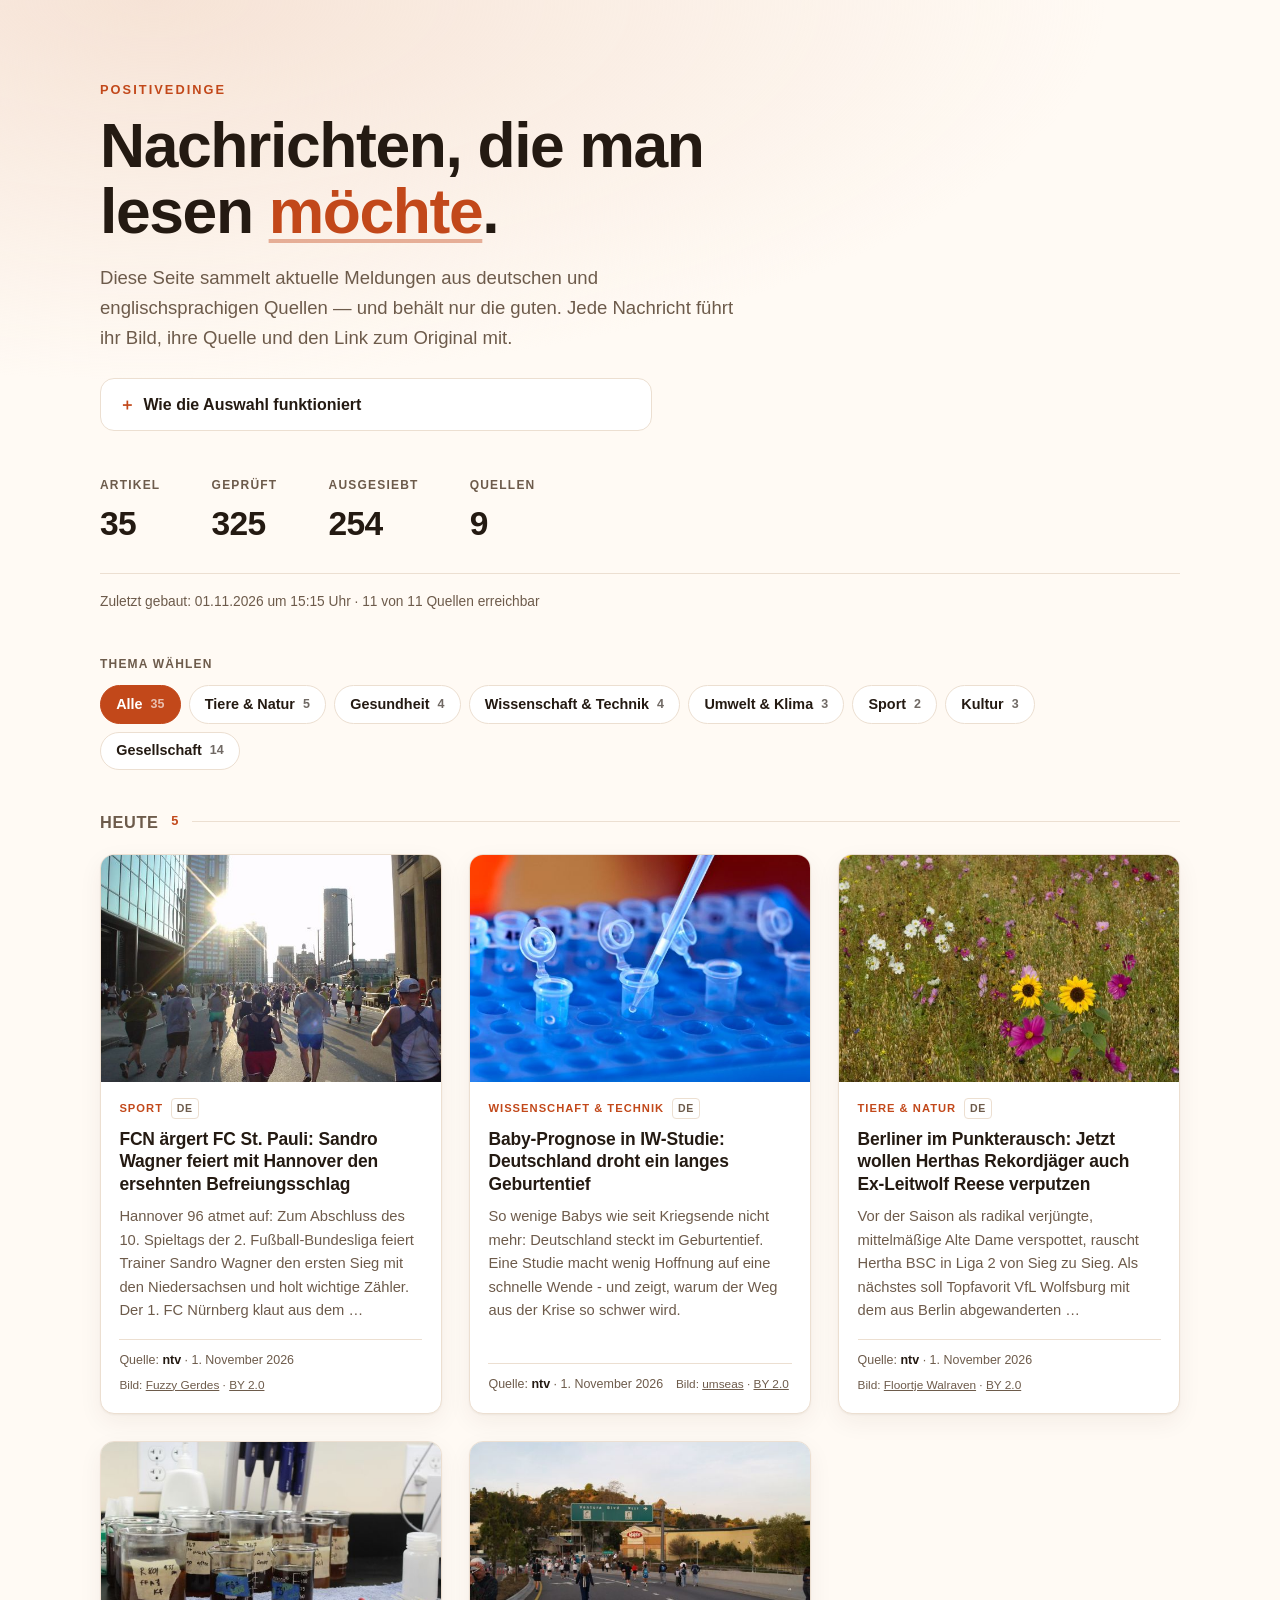
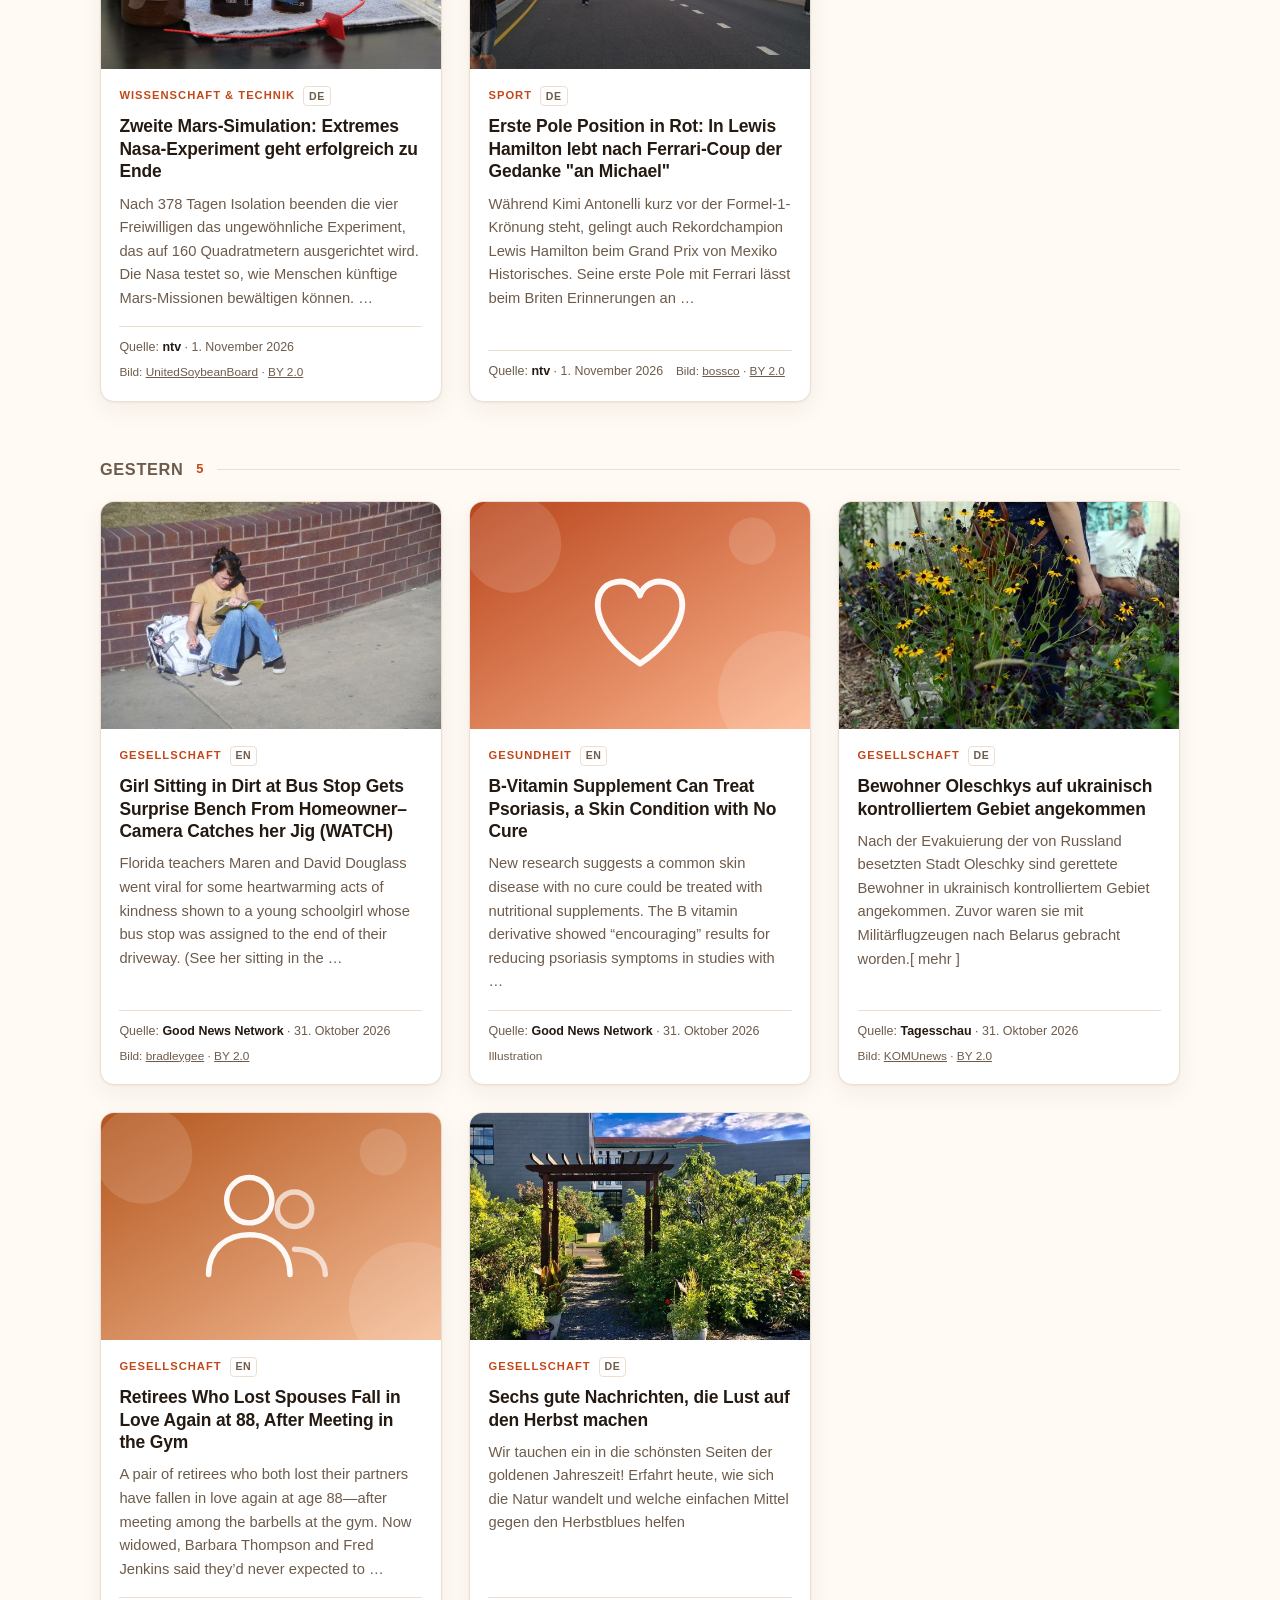
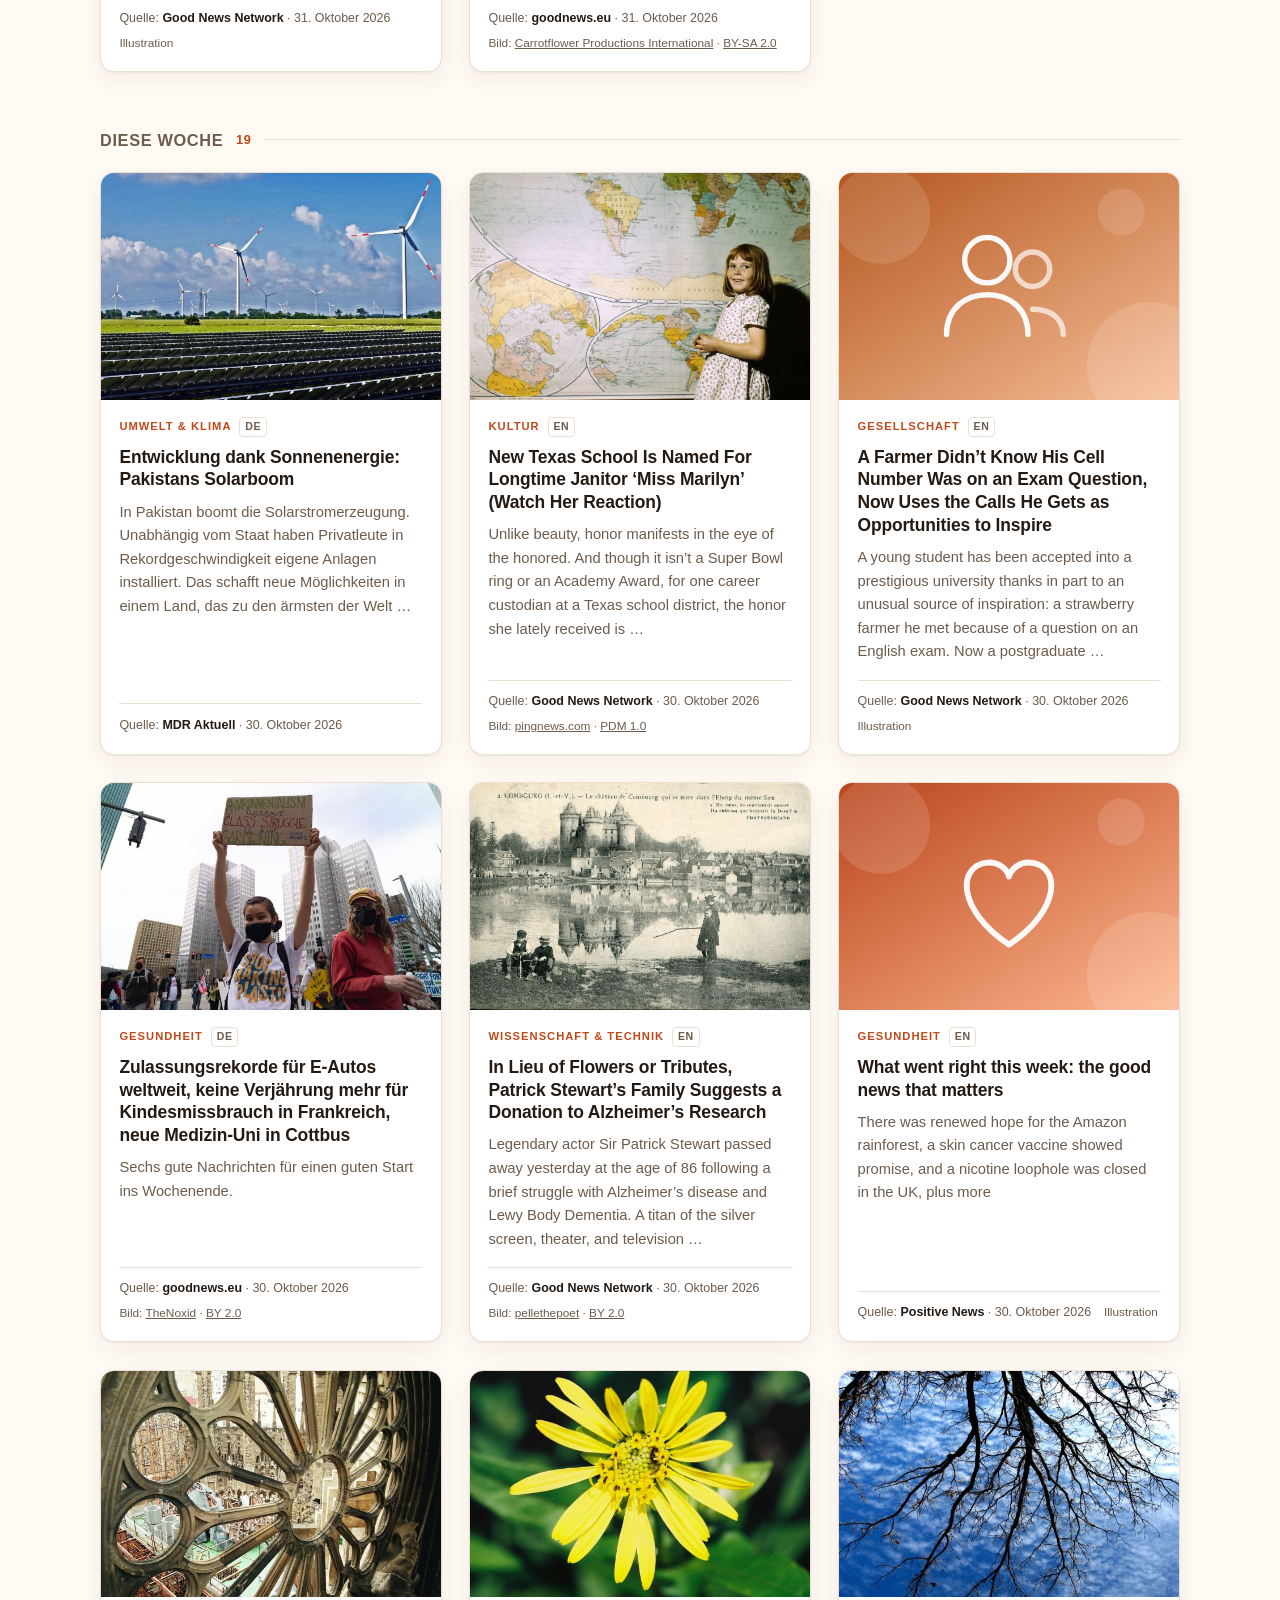
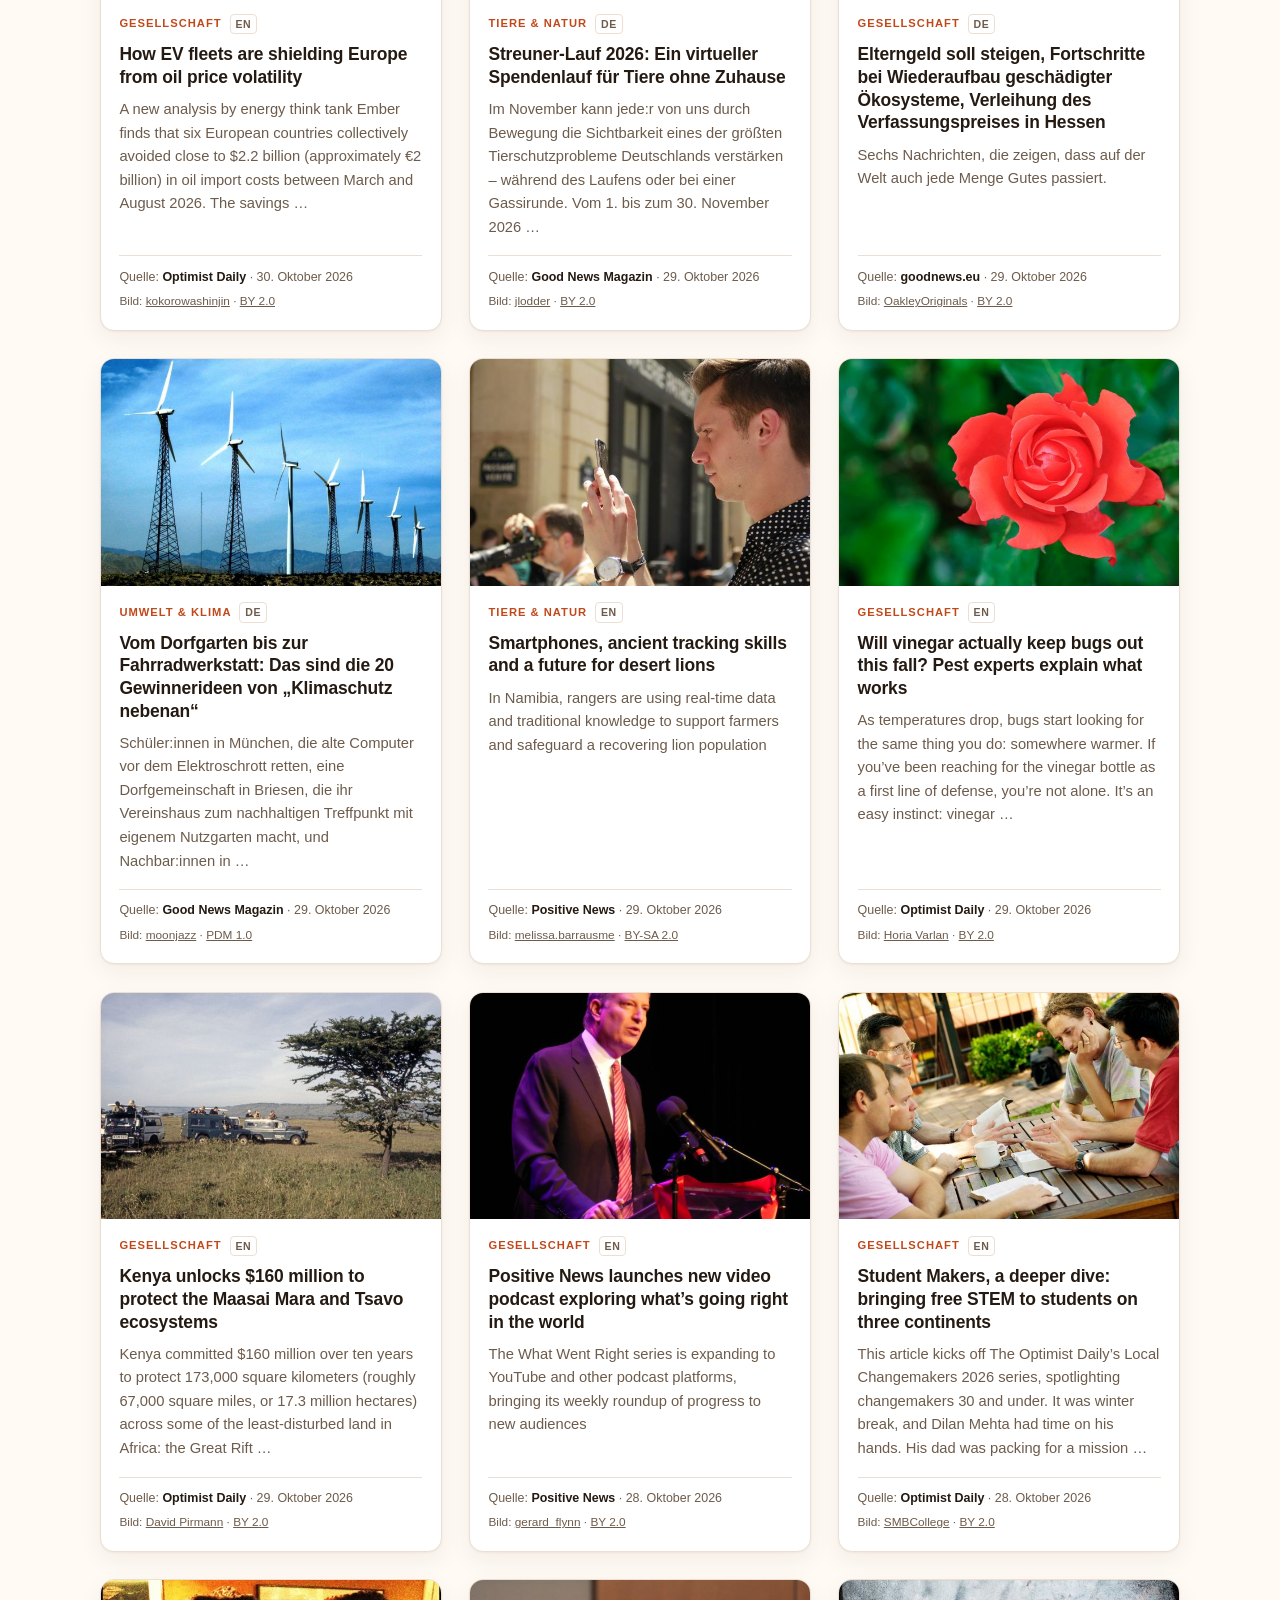
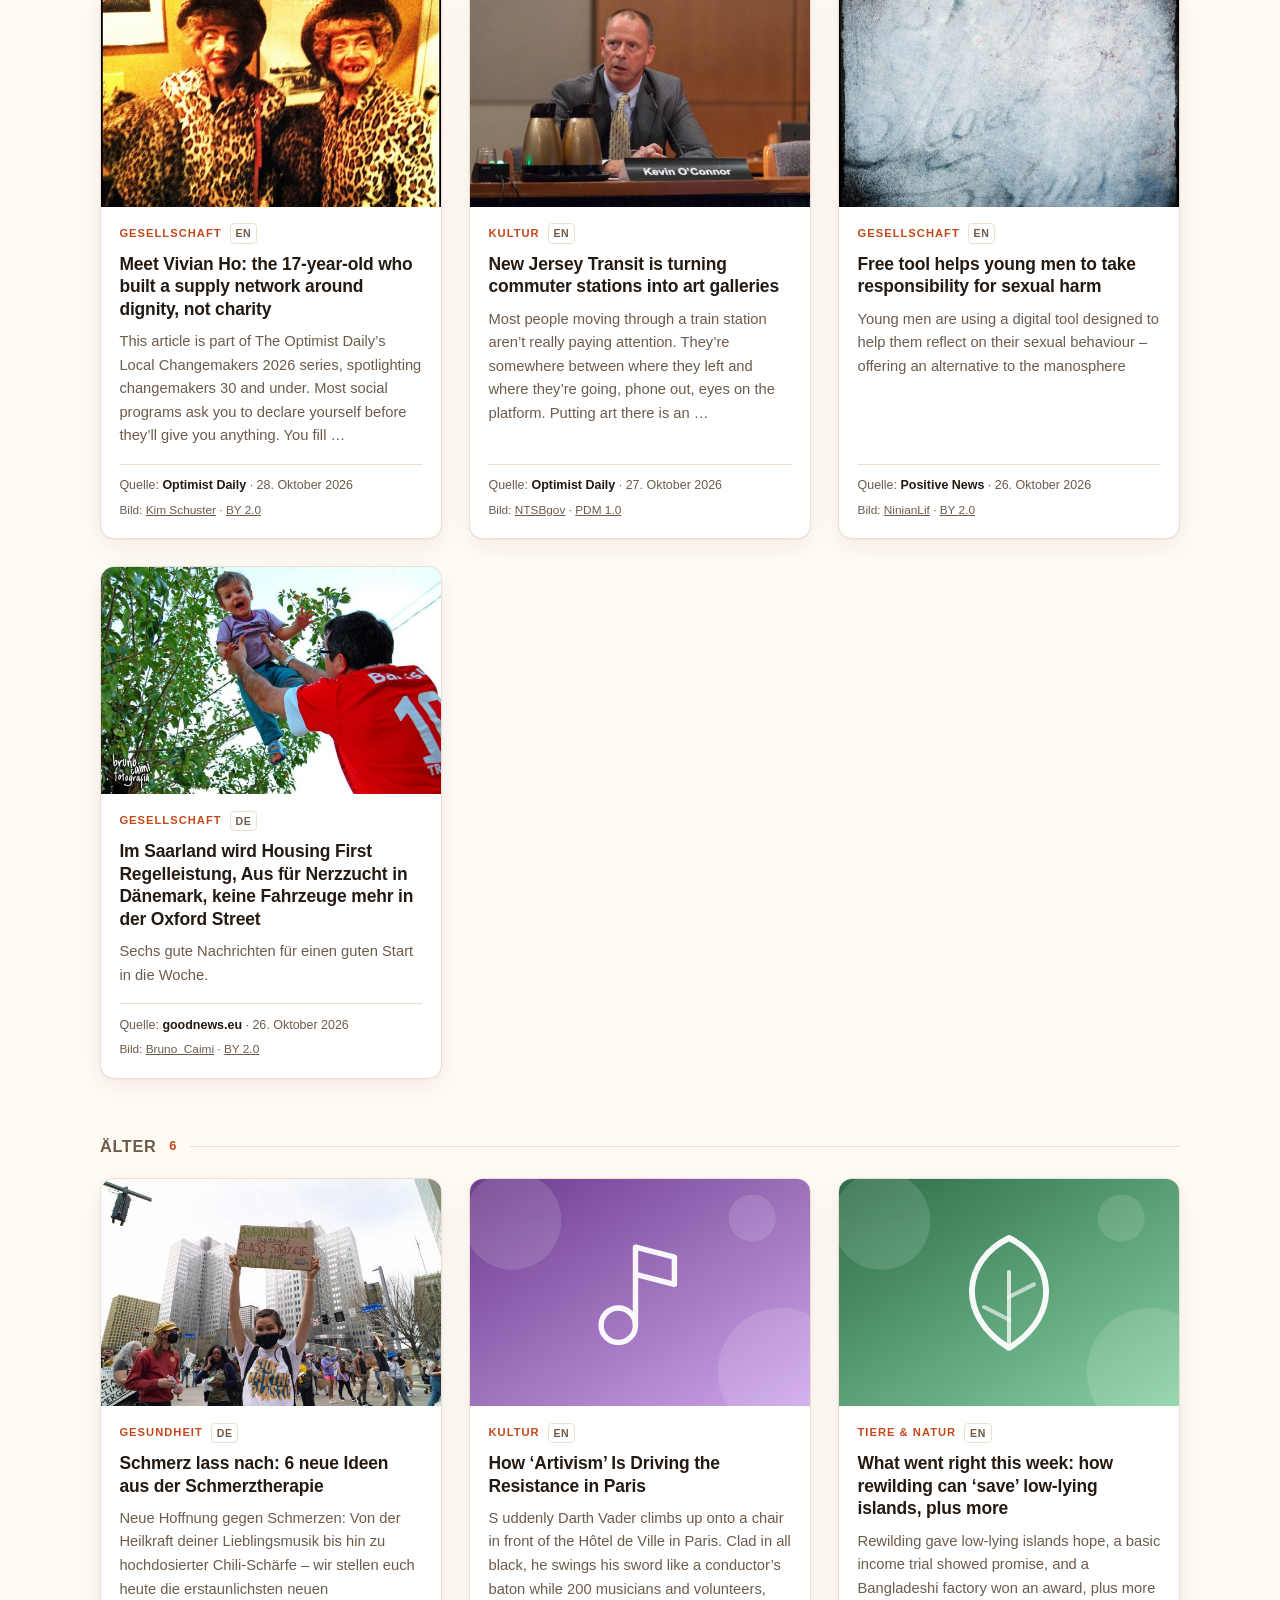
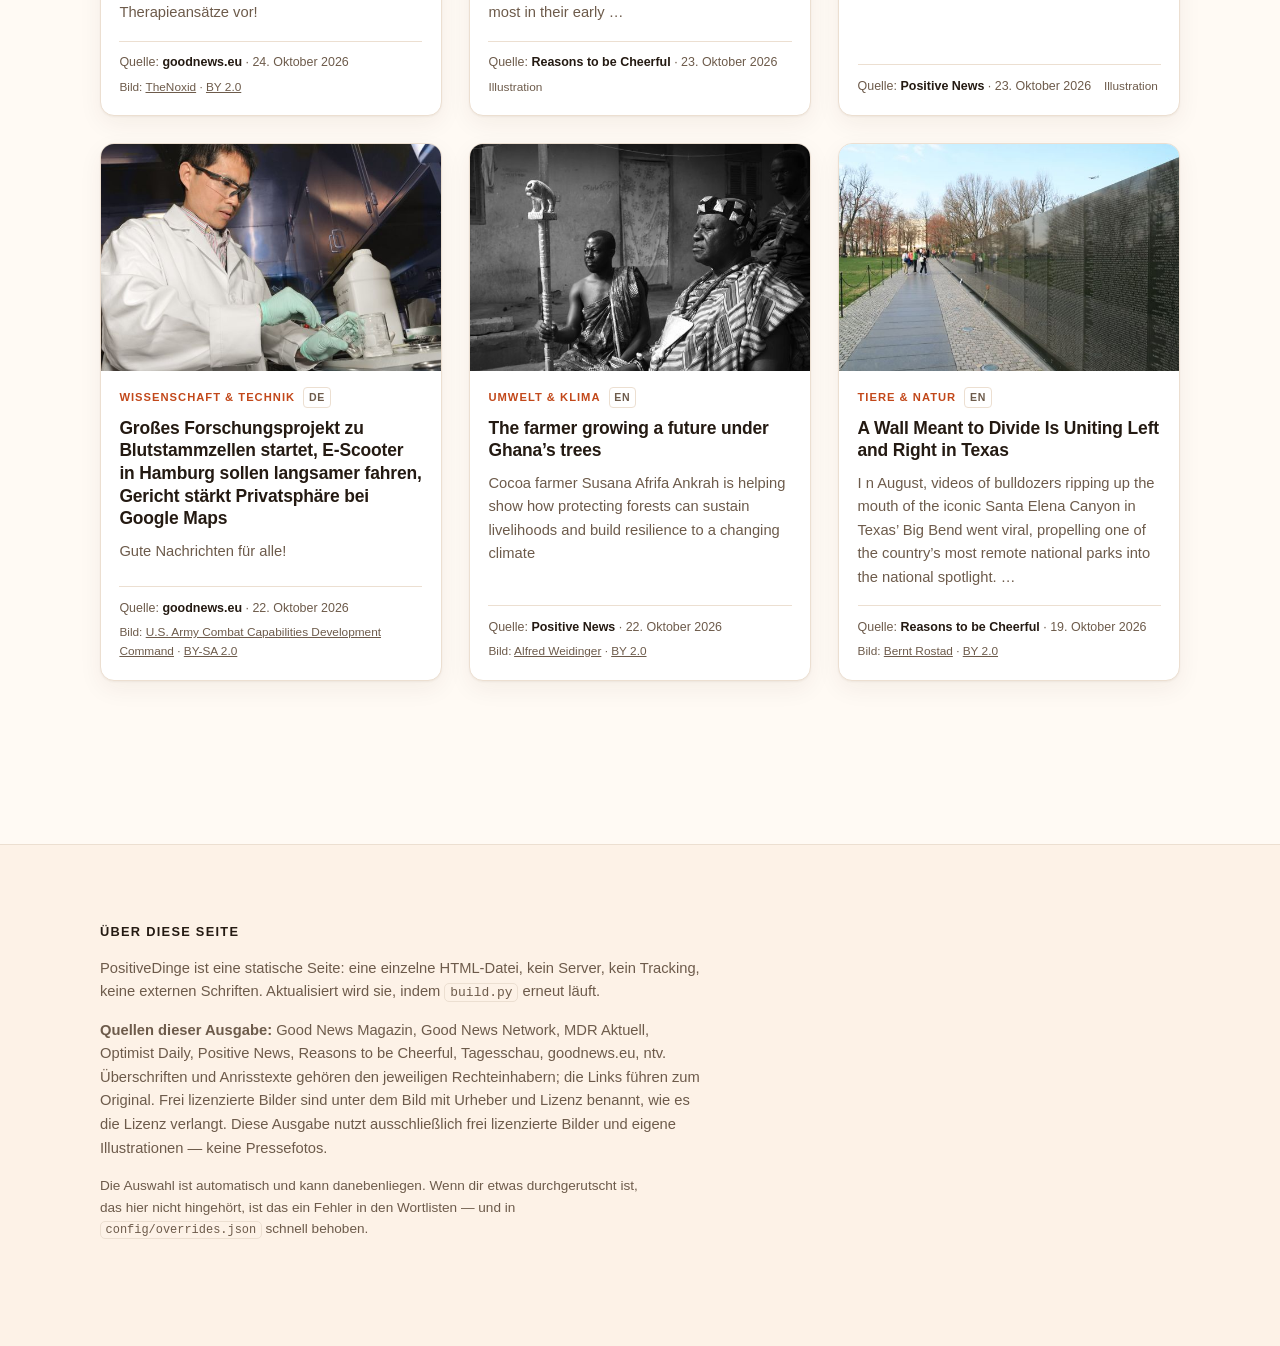
==== index.html @ 0719ddda "Stündliche Aktualisierung (01.11.2026 15:15 UTC)" ====
<!DOCTYPE html>
<!-- GENERIERT von build.py — nicht von Hand editieren.
     Aenderungen gehoeren in vorlage.html, css/style.css oder config/. -->
<html lang="de">
<head>
<meta charset="utf-8">
<meta name="viewport" content="width=device-width, initial-scale=1">
<title>PositiveDinge — nur gute Nachrichten</title>
<meta name="description" content="Aktuelle Nachrichten, aber nur die guten. Gesammelt aus
deutsch- und englischsprachigen Quellen, jede Meldung mit Bild und Quellenangabe.">
<meta name="color-scheme" content="light dark">
<link rel="stylesheet" href="css/style.css">
<link rel="icon" href="img/favicon.svg" type="image/svg+xml">
</head>
<body>

<a class="sprungmarke" href="#inhalt">Zum Inhalt springen</a>

<header class="kopf">
  <div class="huelle">
    <p class="kopf__marke">PositiveDinge</p>
    <h1 class="kopf__titel">Nachrichten, die man lesen <em>möchte</em>.</h1>
    <p class="kopf__text">
      Diese Seite sammelt aktuelle Meldungen aus deutschen und englischsprachigen
      Quellen — und behält nur die guten. Jede Nachricht führt ihr Bild, ihre
      Quelle und den Link zum Original mit.
    </p>

    <details class="methode">
      <summary>Wie die Auswahl funktioniert</summary>
      <div class="methode__text">
        <p>
          Ein Teil der Quellen berichtet ohnehin nur über gute Nachrichten. Bei
          den allgemeinen Nachrichtenquellen entscheidet ein Filter, und zwar
          bewusst <strong>umgekehrt</strong> als man zunächst denkt: Nicht das
          Negative wird ausgesperrt, sondern das Positive muss nachgewiesen
          werden. Eine reine Sperrliste ließe fast alles durch — die meisten
          Meldungen sind nämlich neutral, nicht offensichtlich negativ.
        </p>
        <p>
          In drei Stufen: Zuerst fliegen Formulierungen raus, die gut klingen,
          aber einen Fehlschlag beschreiben („Rettung gescheitert"). Dann greift
          eine Sperrliste gegen Gewalt, Unglück und Katastrophen — mit einer
          Ausnahme für verneinte Formen, denn „ohne Verletzte" ist eine gute
          Nachricht. Was übrig bleibt, muss Punkte sammeln: positive Wörter im
          Titel zählen doppelt, negative ziehen ab.
        </p>
        <p class="methode__ehrlich">
          <strong>Ehrlich gesagt:</strong> Wortlisten können nicht garantieren,
          dass nie eine unpassende Meldung durchrutscht. Sie senken die
          Trefferquote deutlich, mehr nicht. Deshalb protokolliert jeder Build
          jede Entscheidung, und Fehlgriffe lassen sich in
          <code>config/overrides.json</code> in Sekunden korrigieren.
        </p>
      </div>
    </details>

    <dl class="zahlen">
      <div class="zahlen__paar">
        <dt>Artikel</dt><dd>35</dd>
      </div>
      <div class="zahlen__paar">
        <dt>Geprüft</dt><dd>325</dd>
      </div>
      <div class="zahlen__paar">
        <dt>Ausgesiebt</dt><dd>254</dd>
      </div>
      <div class="zahlen__paar">
        <dt>Quellen</dt><dd>9</dd>
      </div>
    </dl>

    <p class="kopf__stand">
      Zuletzt gebaut: <time>01.11.2026 um 15:15 Uhr</time>
      · <span class="kopf__quellen">11 von 11
      Quellen erreichbar</span>
    </p>
  </div>
</header>

<main id="inhalt">
  <div class="huelle">

    <nav class="filter" aria-label="Themen filtern">
      <p class="filter__hinweis">Thema wählen</p>
      <div class="filter__chips" id="chips">
          <button class="chip is-aktiv" type="button" data-filter="alle" aria-pressed="true">Alle<span class="chip__zahl">35</span></button>
          <button class="chip" type="button" data-filter="tiere-natur" aria-pressed="false">Tiere &amp; Natur<span class="chip__zahl">5</span></button>
          <button class="chip" type="button" data-filter="gesundheit" aria-pressed="false">Gesundheit<span class="chip__zahl">4</span></button>
          <button class="chip" type="button" data-filter="wissenschaft-technik" aria-pressed="false">Wissenschaft &amp; Technik<span class="chip__zahl">4</span></button>
          <button class="chip" type="button" data-filter="umwelt-klima" aria-pressed="false">Umwelt &amp; Klima<span class="chip__zahl">3</span></button>
          <button class="chip" type="button" data-filter="sport" aria-pressed="false">Sport<span class="chip__zahl">2</span></button>
          <button class="chip" type="button" data-filter="kultur" aria-pressed="false">Kultur<span class="chip__zahl">3</span></button>
          <button class="chip" type="button" data-filter="gesellschaft" aria-pressed="false">Gesellschaft<span class="chip__zahl">14</span></button>
      </div>
    </nav>

    <p class="leer" id="leer" hidden>
      Zu diesem Thema gibt es gerade nichts. <button type="button" class="leer__zurueck"
      data-filter="alle">Alle Nachrichten zeigen</button>
    </p>

    <div id="strom">
      <section class="gruppe" aria-labelledby="gruppe-heute">
        <h2 class="gruppe__titel" id="gruppe-heute">Heute<span class="gruppe__zahl">5</span></h2>
        <div class="raster">
        <article class="karte" data-thema="sport" data-sprache="de">
          <div class="karte__bildrahmen"><img class="karte__bild" src="img/cc/af6c0c3df01b85f03134.jpg" alt="Symbolbild zum Thema Sport" width="600" height="449" loading="eager" decoding="async"></div>
          <div class="karte__inhalt">
            <p class="karte__kopf">
              <span class="karte__thema">Sport</span>
              <span class="karte__sprache" title="Sprache des Originals">DE</span>
            </p>
            <h3 class="karte__titel">
              <a href="https://www.n-tv.de/sport/fussball/Sandro-Wagner-feiert-mit-Hannover-den-ersehnten-Befreiungsschlag-id31482200.html" target="_blank" rel="noopener">FCN ärgert FC St. Pauli: Sandro Wagner feiert mit Hannover den ersehnten Befreiungsschlag</a>
            </h3>
            <p class="karte__teaser">Hannover 96 atmet auf: Zum Abschluss des 10. Spieltags der 2. Fußball-Bundesliga feiert Trainer Sandro Wagner den ersten Sieg mit den Niedersachsen und holt wichtige Zähler. Der 1. FC Nürnberg klaut aus dem …</p>
            <p class="karte__fuss">
              <span class="karte__quelle">Quelle: <strong>ntv</strong> · 1. November 2026</span>
              <span class="karte__nachweis">Bild: <a href="https://www.flickr.com/photos/62616836@N00" rel="noopener">Fuzzy Gerdes</a> · <a href="https://creativecommons.org/licenses/by/2.0/" rel="noopener">BY 2.0</a></span>
              
            </p>
          </div>
        </article>
        <article class="karte" data-thema="wissenschaft-technik" data-sprache="de">
          <div class="karte__bildrahmen"><img class="karte__bild" src="img/cc/7b3d6652a9d4b44ba113.jpg" alt="Symbolbild zum Thema Wissenschaft &amp; Technik" width="600" height="406" loading="eager" decoding="async"></div>
          <div class="karte__inhalt">
            <p class="karte__kopf">
              <span class="karte__thema">Wissenschaft &amp; Technik</span>
              <span class="karte__sprache" title="Sprache des Originals">DE</span>
            </p>
            <h3 class="karte__titel">
              <a href="https://www.n-tv.de/panorama/Deutschland-droht-ein-langes-Geburtentief-id31481904.html" target="_blank" rel="noopener">Baby-Prognose in IW-Studie: Deutschland droht ein langes Geburtentief</a>
            </h3>
            <p class="karte__teaser">So wenige Babys wie seit Kriegsende nicht mehr: Deutschland steckt im Geburtentief. Eine Studie macht wenig Hoffnung auf eine schnelle Wende - und zeigt, warum der Weg aus der Krise so schwer wird.</p>
            <p class="karte__fuss">
              <span class="karte__quelle">Quelle: <strong>ntv</strong> · 1. November 2026</span>
              <span class="karte__nachweis">Bild: <a href="https://www.flickr.com/photos/26835854@N07" rel="noopener">umseas</a> · <a href="https://creativecommons.org/licenses/by/2.0/" rel="noopener">BY 2.0</a></span>
              
            </p>
          </div>
        </article>
        <article class="karte" data-thema="tiere-natur" data-sprache="de">
          <div class="karte__bildrahmen"><img class="karte__bild" src="img/cc/0be42cb115fe10000764.jpg" alt="Symbolbild zum Thema Tiere &amp; Natur" width="600" height="443" loading="eager" decoding="async"></div>
          <div class="karte__inhalt">
            <p class="karte__kopf">
              <span class="karte__thema">Tiere &amp; Natur</span>
              <span class="karte__sprache" title="Sprache des Originals">DE</span>
            </p>
            <h3 class="karte__titel">
              <a href="https://www.n-tv.de/sport/fussball/Jetzt-wollen-Herthas-Rekordjaeger-auch-Ex-Leitwolf-Reese-verputzen-id31481758.html" target="_blank" rel="noopener">Berliner im Punkterausch: Jetzt wollen Herthas Rekordjäger auch Ex-Leitwolf Reese verputzen</a>
            </h3>
            <p class="karte__teaser">Vor der Saison als radikal verjüngte, mittelmäßige Alte Dame verspottet, rauscht Hertha BSC in Liga 2 von Sieg zu Sieg. Als nächstes soll Topfavorit VfL Wolfsburg mit dem aus Berlin abgewanderten …</p>
            <p class="karte__fuss">
              <span class="karte__quelle">Quelle: <strong>ntv</strong> · 1. November 2026</span>
              <span class="karte__nachweis">Bild: <a href="https://www.flickr.com/photos/13521837@N00" rel="noopener">Floortje Walraven</a> · <a href="https://creativecommons.org/licenses/by/2.0/" rel="noopener">BY 2.0</a></span>
              
            </p>
          </div>
        </article>
        <article class="karte" data-thema="wissenschaft-technik" data-sprache="de">
          <div class="karte__bildrahmen"><img class="karte__bild" src="img/cc/10693811d851ea1558ce.jpg" alt="Symbolbild zum Thema Wissenschaft &amp; Technik" width="600" height="400" loading="lazy" decoding="async"></div>
          <div class="karte__inhalt">
            <p class="karte__kopf">
              <span class="karte__thema">Wissenschaft &amp; Technik</span>
              <span class="karte__sprache" title="Sprache des Originals">DE</span>
            </p>
            <h3 class="karte__titel">
              <a href="https://www.n-tv.de/wissen/Extremes-Nasa-Experiment-geht-erfolgreich-zu-Ende-id31481503.html" target="_blank" rel="noopener">Zweite Mars-Simulation: Extremes Nasa-Experiment geht erfolgreich zu Ende</a>
            </h3>
            <p class="karte__teaser">Nach 378 Tagen Isolation beenden die vier Freiwilligen das ungewöhnliche Experiment, das auf 160 Quadratmetern ausgerichtet wird. Die Nasa testet so, wie Menschen künftige Mars-Missionen bewältigen können. …</p>
            <p class="karte__fuss">
              <span class="karte__quelle">Quelle: <strong>ntv</strong> · 1. November 2026</span>
              <span class="karte__nachweis">Bild: <a href="https://www.flickr.com/photos/95352257@N06" rel="noopener">UnitedSoybeanBoard</a> · <a href="https://creativecommons.org/licenses/by/2.0/" rel="noopener">BY 2.0</a></span>
              
            </p>
          </div>
        </article>
        <article class="karte" data-thema="sport" data-sprache="de">
          <div class="karte__bildrahmen"><img class="karte__bild" src="img/cc/e516d9d643f4fc532525.jpg" alt="Symbolbild zum Thema Sport" width="600" height="449" loading="lazy" decoding="async"></div>
          <div class="karte__inhalt">
            <p class="karte__kopf">
              <span class="karte__thema">Sport</span>
              <span class="karte__sprache" title="Sprache des Originals">DE</span>
            </p>
            <h3 class="karte__titel">
              <a href="https://www.n-tv.de/sport/formel1/In-Lewis-Hamilton-lebt-nach-Ferrari-Coup-der-Gedanke-an-Michael-id31481220.html" target="_blank" rel="noopener">Erste Pole Position in Rot: In Lewis Hamilton lebt nach Ferrari-Coup der Gedanke &quot;an Michael&quot;</a>
            </h3>
            <p class="karte__teaser">Während Kimi Antonelli kurz vor der Formel-1-Krönung steht, gelingt auch Rekordchampion Lewis Hamilton beim Grand Prix von Mexiko Historisches. Seine erste Pole mit Ferrari lässt beim Briten Erinnerungen an …</p>
            <p class="karte__fuss">
              <span class="karte__quelle">Quelle: <strong>ntv</strong> · 1. November 2026</span>
              <span class="karte__nachweis">Bild: <a href="https://www.flickr.com/photos/43521640@N00" rel="noopener">bossco</a> · <a href="https://creativecommons.org/licenses/by/2.0/" rel="noopener">BY 2.0</a></span>
              
            </p>
          </div>
        </article>
        </div>
      </section>
      <section class="gruppe" aria-labelledby="gruppe-gestern">
        <h2 class="gruppe__titel" id="gruppe-gestern">Gestern<span class="gruppe__zahl">5</span></h2>
        <div class="raster">
        <article class="karte" data-thema="gesellschaft" data-sprache="en">
          <div class="karte__bildrahmen"><img class="karte__bild" src="img/cc/07277791c3ca09f2c683.jpg" alt="Symbolbild zum Thema Gesellschaft" width="600" height="449" loading="lazy" decoding="async"></div>
          <div class="karte__inhalt">
            <p class="karte__kopf">
              <span class="karte__thema">Gesellschaft</span>
              <span class="karte__sprache" title="Sprache des Originals">EN</span>
            </p>
            <h3 class="karte__titel">
              <a href="https://www.goodnewsnetwork.org/girl-sitting-in-dirt-at-bus-stop-gets-surprise-bench-from-couple/" target="_blank" rel="noopener">Girl Sitting in Dirt at Bus Stop Gets Surprise Bench From Homeowner–Camera Catches her Jig (WATCH)</a>
            </h3>
            <p class="karte__teaser">Florida teachers Maren and David Douglass went viral for some heartwarming acts of kindness shown to a young schoolgirl whose bus stop was assigned to the end of their driveway. (See her sitting in the …</p>
            <p class="karte__fuss">
              <span class="karte__quelle">Quelle: <strong>Good News Network</strong> · 31. Oktober 2026</span>
              <span class="karte__nachweis">Bild: <a href="https://www.flickr.com/photos/13951072@N00" rel="noopener">bradleygee</a> · <a href="https://creativecommons.org/licenses/by/2.0/" rel="noopener">BY 2.0</a></span>
              
            </p>
          </div>
        </article>
        <article class="karte" data-thema="gesundheit" data-sprache="en">
          <div class="karte__bildrahmen"><img class="karte__bild" src="img/kachel-gesundheit.svg" alt="" width="800" height="500" loading="lazy" decoding="async"></div>
          <div class="karte__inhalt">
            <p class="karte__kopf">
              <span class="karte__thema">Gesundheit</span>
              <span class="karte__sprache" title="Sprache des Originals">EN</span>
            </p>
            <h3 class="karte__titel">
              <a href="https://www.goodnewsnetwork.org/b-vitamin-supplement-can-treat-psoriasis/" target="_blank" rel="noopener">B-Vitamin Supplement Can Treat Psoriasis, a Skin Condition with No Cure</a>
            </h3>
            <p class="karte__teaser">New research suggests a common skin disease with no cure could be treated with nutritional supplements. The B vitamin derivative showed “encouraging” results for reducing psoriasis symptoms in studies with …</p>
            <p class="karte__fuss">
              <span class="karte__quelle">Quelle: <strong>Good News Network</strong> · 31. Oktober 2026</span>
              <span class="karte__nachweis">Illustration</span>
              
            </p>
          </div>
        </article>
        <article class="karte" data-thema="gesellschaft" data-sprache="de">
          <div class="karte__bildrahmen"><img class="karte__bild" src="img/cc/b69b3d7e5a9f90dedf90.jpg" alt="Symbolbild zum Thema Gesellschaft" width="600" height="397" loading="lazy" decoding="async"></div>
          <div class="karte__inhalt">
            <p class="karte__kopf">
              <span class="karte__thema">Gesellschaft</span>
              <span class="karte__sprache" title="Sprache des Originals">DE</span>
            </p>
            <h3 class="karte__titel">
              <a href="https://www.tagesschau.de/ausland/oleschky-ukraine-100.html" target="_blank" rel="noopener">Bewohner Oleschkys auf ukrainisch kontrolliertem Gebiet angekommen</a>
            </h3>
            <p class="karte__teaser">Nach der Evakuierung der von Russland besetzten Stadt Oleschky sind gerettete Bewohner in ukrainisch kontrolliertem Gebiet angekommen. Zuvor waren sie mit Militärflugzeugen nach Belarus gebracht worden.[ mehr ]</p>
            <p class="karte__fuss">
              <span class="karte__quelle">Quelle: <strong>Tagesschau</strong> · 31. Oktober 2026</span>
              <span class="karte__nachweis">Bild: <a href="https://www.flickr.com/photos/12801018@N00" rel="noopener">KOMUnews</a> · <a href="https://creativecommons.org/licenses/by/2.0/" rel="noopener">BY 2.0</a></span>
              
            </p>
          </div>
        </article>
        <article class="karte" data-thema="gesellschaft" data-sprache="en">
          <div class="karte__bildrahmen"><img class="karte__bild" src="img/kachel-gesellschaft.svg" alt="" width="800" height="500" loading="lazy" decoding="async"></div>
          <div class="karte__inhalt">
            <p class="karte__kopf">
              <span class="karte__thema">Gesellschaft</span>
              <span class="karte__sprache" title="Sprache des Originals">EN</span>
            </p>
            <h3 class="karte__titel">
              <a href="https://www.goodnewsnetwork.org/retirees-who-lost-spouses-fall-in-love-again-at-88-meeting-in-gym/" target="_blank" rel="noopener">Retirees Who Lost Spouses Fall in Love Again at 88, After Meeting in the Gym</a>
            </h3>
            <p class="karte__teaser">A pair of retirees who both lost their partners have fallen in love again at age 88—after meeting among the barbells at the gym. Now widowed, Barbara Thompson and Fred Jenkins said they’d never expected to …</p>
            <p class="karte__fuss">
              <span class="karte__quelle">Quelle: <strong>Good News Network</strong> · 31. Oktober 2026</span>
              <span class="karte__nachweis">Illustration</span>
              
            </p>
          </div>
        </article>
        <article class="karte" data-thema="gesellschaft" data-sprache="de">
          <div class="karte__bildrahmen"><img class="karte__bild" src="img/cc/01601b1c0ec05d61575b.jpg" alt="Symbolbild zum Thema Gesellschaft" width="600" height="449" loading="lazy" decoding="async"></div>
          <div class="karte__inhalt">
            <p class="karte__kopf">
              <span class="karte__thema">Gesellschaft</span>
              <span class="karte__sprache" title="Sprache des Originals">DE</span>
            </p>
            <h3 class="karte__titel">
              <a href="https://goodnews.eu/sechs-gute-nachrichten-die-lust-auf-den-herbst-machen/" target="_blank" rel="noopener">Sechs gute Nachrichten, die Lust auf den Herbst machen</a>
            </h3>
            <p class="karte__teaser">Wir tauchen ein in die schönsten Seiten der goldenen Jahreszeit! Erfahrt heute, wie sich die Natur wandelt und welche einfachen Mittel gegen den Herbstblues helfen</p>
            <p class="karte__fuss">
              <span class="karte__quelle">Quelle: <strong>goodnews.eu</strong> · 31. Oktober 2026</span>
              <span class="karte__nachweis">Bild: <a href="https://www.flickr.com/photos/59639129@N08" rel="noopener">Carrotflower Productions International</a> · <a href="https://creativecommons.org/licenses/by-sa/2.0/" rel="noopener">BY-SA 2.0</a></span>
              
            </p>
          </div>
        </article>
        </div>
      </section>
      <section class="gruppe" aria-labelledby="gruppe-diese-woche">
        <h2 class="gruppe__titel" id="gruppe-diese-woche">Diese Woche<span class="gruppe__zahl">19</span></h2>
        <div class="raster">
        <article class="karte" data-thema="umwelt-klima" data-sprache="de">
          <div class="karte__bildrahmen"><img class="karte__bild" src="img/cc/c8fe1a2a46ce59b668fc.jpg" alt="Symbolbild zum Thema Umwelt &amp; Klima" width="600" height="418" loading="lazy" decoding="async"></div>
          <div class="karte__inhalt">
            <p class="karte__kopf">
              <span class="karte__thema">Umwelt &amp; Klima</span>
              <span class="karte__sprache" title="Sprache des Originals">DE</span>
            </p>
            <h3 class="karte__titel">
              <a href="https://www.mdr.de/wissen/umwelt-klima/entwicklung-dank-erneuerbarer-energien-dezentral-,pakistans-solar-boom-100.html" target="_blank" rel="noopener">Entwicklung dank Sonnenenergie: Pakistans Solarboom</a>
            </h3>
            <p class="karte__teaser">In Pakistan boomt die Solarstromerzeugung. Unabhängig vom Staat haben Privatleute in Rekordgeschwindigkeit eigene Anlagen installiert. Das schafft neue Möglichkeiten in einem Land, das zu den ärmsten der Welt …</p>
            <p class="karte__fuss">
              <span class="karte__quelle">Quelle: <strong>MDR Aktuell</strong> · 30. Oktober 2026</span>
              
              
            </p>
          </div>
        </article>
        <article class="karte" data-thema="kultur" data-sprache="en">
          <div class="karte__bildrahmen"><img class="karte__bild" src="img/cc/b5d1790c0baa3c12b97c.jpg" alt="Symbolbild zum Thema Kultur" width="600" height="434" loading="lazy" decoding="async"></div>
          <div class="karte__inhalt">
            <p class="karte__kopf">
              <span class="karte__thema">Kultur</span>
              <span class="karte__sprache" title="Sprache des Originals">EN</span>
            </p>
            <h3 class="karte__titel">
              <a href="https://www.goodnewsnetwork.org/new-texas-school-is-named-for-longtime-janitor-miss-marilyn-watch-her-reaction/" target="_blank" rel="noopener">New Texas School Is Named For Longtime Janitor ‘Miss Marilyn’ (Watch Her Reaction)</a>
            </h3>
            <p class="karte__teaser">Unlike beauty, honor manifests in the eye of the honored. And though it isn’t a Super Bowl ring or an Academy Award, for one career custodian at a Texas school district, the honor she lately received is …</p>
            <p class="karte__fuss">
              <span class="karte__quelle">Quelle: <strong>Good News Network</strong> · 30. Oktober 2026</span>
              <span class="karte__nachweis">Bild: <a href="https://www.flickr.com/photos/39735679@N00" rel="noopener">pingnews.com</a> · <a href="https://creativecommons.org/publicdomain/mark/1.0/" rel="noopener">PDM 1.0</a></span>
              
            </p>
          </div>
        </article>
        <article class="karte" data-thema="gesellschaft" data-sprache="en">
          <div class="karte__bildrahmen"><img class="karte__bild" src="img/kachel-gesellschaft.svg" alt="" width="800" height="500" loading="lazy" decoding="async"></div>
          <div class="karte__inhalt">
            <p class="karte__kopf">
              <span class="karte__thema">Gesellschaft</span>
              <span class="karte__sprache" title="Sprache des Originals">EN</span>
            </p>
            <h3 class="karte__titel">
              <a href="https://www.goodnewsnetwork.org/a-farmer-didnt-know-his-cell-number-was-on-an-exam-question-now-uses-the-calls-he-gets-as-opportunities-to-inspire/" target="_blank" rel="noopener">A Farmer Didn’t Know His Cell Number Was on an Exam Question, Now Uses the Calls He Gets as Opportunities to Inspire</a>
            </h3>
            <p class="karte__teaser">A young student has been accepted into a prestigious university thanks in part to an unusual source of inspiration: a strawberry farmer he met because of a question on an English exam. Now a postgraduate …</p>
            <p class="karte__fuss">
              <span class="karte__quelle">Quelle: <strong>Good News Network</strong> · 30. Oktober 2026</span>
              <span class="karte__nachweis">Illustration</span>
              
            </p>
          </div>
        </article>
        <article class="karte" data-thema="gesundheit" data-sprache="de">
          <div class="karte__bildrahmen"><img class="karte__bild" src="img/cc/016775526f4c483ec2bb.jpg" alt="Symbolbild zum Thema Gesundheit" width="600" height="450" loading="lazy" decoding="async"></div>
          <div class="karte__inhalt">
            <p class="karte__kopf">
              <span class="karte__thema">Gesundheit</span>
              <span class="karte__sprache" title="Sprache des Originals">DE</span>
            </p>
            <h3 class="karte__titel">
              <a href="https://goodnews.eu/zulassungsrekorde-fuer-e-autos-weltweit-keine-verjaehrung-mehr-fuer-kindesmissbrauch-in-frankreich-neue-medizin-uni-in-cottbus/" target="_blank" rel="noopener">Zulassungsrekorde für E-Autos weltweit, keine Verjährung mehr für Kindesmissbrauch in Frankreich, neue Medizin-Uni in Cottbus</a>
            </h3>
            <p class="karte__teaser">Sechs gute Nachrichten für einen guten Start ins Wochenende.</p>
            <p class="karte__fuss">
              <span class="karte__quelle">Quelle: <strong>goodnews.eu</strong> · 30. Oktober 2026</span>
              <span class="karte__nachweis">Bild: <a href="https://www.flickr.com/photos/9602574@N02" rel="noopener">TheNoxid</a> · <a href="https://creativecommons.org/licenses/by/2.0/" rel="noopener">BY 2.0</a></span>
              
            </p>
          </div>
        </article>
        <article class="karte" data-thema="wissenschaft-technik" data-sprache="en">
          <div class="karte__bildrahmen"><img class="karte__bild" src="img/cc/096a2f28d30535c986a7.jpg" alt="Symbolbild zum Thema Wissenschaft &amp; Technik" width="600" height="387" loading="lazy" decoding="async"></div>
          <div class="karte__inhalt">
            <p class="karte__kopf">
              <span class="karte__thema">Wissenschaft &amp; Technik</span>
              <span class="karte__sprache" title="Sprache des Originals">EN</span>
            </p>
            <h3 class="karte__titel">
              <a href="https://www.goodnewsnetwork.org/in-lieu-of-flowers-or-tributes-patrick-stewarts-family-suggests-a-donation-to-alzheimers-research/" target="_blank" rel="noopener">In Lieu of Flowers or Tributes, Patrick Stewart’s Family Suggests a Donation to Alzheimer’s Research</a>
            </h3>
            <p class="karte__teaser">Legendary actor Sir Patrick Stewart passed away yesterday at the age of 86 following a brief struggle with Alzheimer’s disease and Lewy Body Dementia. A titan of the silver screen, theater, and television …</p>
            <p class="karte__fuss">
              <span class="karte__quelle">Quelle: <strong>Good News Network</strong> · 30. Oktober 2026</span>
              <span class="karte__nachweis">Bild: <a href="https://www.flickr.com/photos/47201412@N02" rel="noopener">pellethepoet</a> · <a href="https://creativecommons.org/licenses/by/2.0/" rel="noopener">BY 2.0</a></span>
              
            </p>
          </div>
        </article>
        <article class="karte" data-thema="gesundheit" data-sprache="en">
          <div class="karte__bildrahmen"><img class="karte__bild" src="img/kachel-gesundheit.svg" alt="" width="800" height="500" loading="lazy" decoding="async"></div>
          <div class="karte__inhalt">
            <p class="karte__kopf">
              <span class="karte__thema">Gesundheit</span>
              <span class="karte__sprache" title="Sprache des Originals">EN</span>
            </p>
            <h3 class="karte__titel">
              <a href="https://www.positive.news/society/good-news-stories-from-week-44-of-2026/" target="_blank" rel="noopener">What went right this week: the good news that matters</a>
            </h3>
            <p class="karte__teaser">There was renewed hope for the Amazon rainforest, a skin cancer vaccine showed promise, and a nicotine loophole was closed in the UK, plus more</p>
            <p class="karte__fuss">
              <span class="karte__quelle">Quelle: <strong>Positive News</strong> · 30. Oktober 2026</span>
              <span class="karte__nachweis">Illustration</span>
              
            </p>
          </div>
        </article>
        <article class="karte" data-thema="gesellschaft" data-sprache="en">
          <div class="karte__bildrahmen"><img class="karte__bild" src="img/cc/3fbdb9c42a65b709d4dd.jpg" alt="Symbolbild zum Thema Gesellschaft" width="600" height="400" loading="lazy" decoding="async"></div>
          <div class="karte__inhalt">
            <p class="karte__kopf">
              <span class="karte__thema">Gesellschaft</span>
              <span class="karte__sprache" title="Sprache des Originals">EN</span>
            </p>
            <h3 class="karte__titel">
              <a href="https://www.optimistdaily.com/2026/10/how-ev-fleets-are-shielding-europe-from-oil-price-volatility/" target="_blank" rel="noopener">How EV fleets are shielding Europe from oil price volatility</a>
            </h3>
            <p class="karte__teaser">A new analysis by energy think tank Ember finds that six European countries collectively avoided close to $2.2 billion (approximately €2 billion) in oil import costs between March and August 2026. The savings …</p>
            <p class="karte__fuss">
              <span class="karte__quelle">Quelle: <strong>Optimist Daily</strong> · 30. Oktober 2026</span>
              <span class="karte__nachweis">Bild: <a href="https://www.flickr.com/photos/24252665@N03" rel="noopener">kokorowashinjin</a> · <a href="https://creativecommons.org/licenses/by/2.0/" rel="noopener">BY 2.0</a></span>
              
            </p>
          </div>
        </article>
        <article class="karte" data-thema="tiere-natur" data-sprache="de">
          <div class="karte__bildrahmen"><img class="karte__bild" src="img/cc/a2839ddc02894c6829b6.jpg" alt="Symbolbild zum Thema Tiere &amp; Natur" width="600" height="404" loading="lazy" decoding="async"></div>
          <div class="karte__inhalt">
            <p class="karte__kopf">
              <span class="karte__thema">Tiere &amp; Natur</span>
              <span class="karte__sprache" title="Sprache des Originals">DE</span>
            </p>
            <h3 class="karte__titel">
              <a href="https://goodnews-magazin.de/streuner-lauf-2026-spendenlauf-fuer-tiere/" target="_blank" rel="noopener">Streuner-Lauf 2026: Ein virtueller Spendenlauf für Tiere ohne Zuhause</a>
            </h3>
            <p class="karte__teaser">Im November kann jede:r von uns durch Bewegung die Sichtbarkeit eines der größten Tierschutzprobleme Deutschlands verstärken – während des Laufens oder bei einer Gassirunde. Vom 1. bis zum 30. November 2026 …</p>
            <p class="karte__fuss">
              <span class="karte__quelle">Quelle: <strong>Good News Magazin</strong> · 29. Oktober 2026</span>
              <span class="karte__nachweis">Bild: <a href="https://www.flickr.com/photos/45040421@N06" rel="noopener">jlodder</a> · <a href="https://creativecommons.org/licenses/by/2.0/" rel="noopener">BY 2.0</a></span>
              
            </p>
          </div>
        </article>
        <article class="karte" data-thema="gesellschaft" data-sprache="de">
          <div class="karte__bildrahmen"><img class="karte__bild" src="img/cc/950d9db779d484ba299e.jpg" alt="Symbolbild zum Thema Gesellschaft" width="600" height="449" loading="lazy" decoding="async"></div>
          <div class="karte__inhalt">
            <p class="karte__kopf">
              <span class="karte__thema">Gesellschaft</span>
              <span class="karte__sprache" title="Sprache des Originals">DE</span>
            </p>
            <h3 class="karte__titel">
              <a href="https://goodnews.eu/elterngeld-soll-steigen-fortschritte-bei-wiederaufbau-geschaedigter-oekosysteme-verleihung-des-verfassungspreises-in-hessen/" target="_blank" rel="noopener">Elterngeld soll steigen, Fortschritte bei Wiederaufbau geschädigter Ökosysteme, Verleihung des Verfassungspreises in Hessen</a>
            </h3>
            <p class="karte__teaser">Sechs Nachrichten, die zeigen, dass auf der Welt auch jede Menge Gutes passiert.</p>
            <p class="karte__fuss">
              <span class="karte__quelle">Quelle: <strong>goodnews.eu</strong> · 29. Oktober 2026</span>
              <span class="karte__nachweis">Bild: <a href="https://www.flickr.com/photos/47264866@N00" rel="noopener">OakleyOriginals</a> · <a href="https://creativecommons.org/licenses/by/2.0/" rel="noopener">BY 2.0</a></span>
              
            </p>
          </div>
        </article>
        <article class="karte" data-thema="umwelt-klima" data-sprache="de">
          <div class="karte__bildrahmen"><img class="karte__bild" src="img/cc/54a8f2b6d783b40e85ed.jpg" alt="Symbolbild zum Thema Umwelt &amp; Klima" width="600" height="434" loading="lazy" decoding="async"></div>
          <div class="karte__inhalt">
            <p class="karte__kopf">
              <span class="karte__thema">Umwelt &amp; Klima</span>
              <span class="karte__sprache" title="Sprache des Originals">DE</span>
            </p>
            <h3 class="karte__titel">
              <a href="https://goodnews-magazin.de/die-20-gewinnerideen-von-klimaschutz-nebenan/" target="_blank" rel="noopener">Vom Dorfgarten bis zur Fahrradwerkstatt: Das sind die 20 Gewinnerideen von „Klimaschutz nebenan“</a>
            </h3>
            <p class="karte__teaser">Schüler:innen in München, die alte Computer vor dem Elektroschrott retten, eine Dorfgemeinschaft in Briesen, die ihr Vereinshaus zum nachhaltigen Treffpunkt mit eigenem Nutzgarten macht, und Nachbar:innen in …</p>
            <p class="karte__fuss">
              <span class="karte__quelle">Quelle: <strong>Good News Magazin</strong> · 29. Oktober 2026</span>
              <span class="karte__nachweis">Bild: <a href="https://www.flickr.com/photos/8398907@N02" rel="noopener">moonjazz</a> · <a href="https://creativecommons.org/publicdomain/mark/1.0/" rel="noopener">PDM 1.0</a></span>
              
            </p>
          </div>
        </article>
        <article class="karte" data-thema="tiere-natur" data-sprache="en">
          <div class="karte__bildrahmen"><img class="karte__bild" src="img/cc/c44b8c3f86c8fdcca148.jpg" alt="Symbolbild zum Thema Tiere &amp; Natur" width="600" height="400" loading="lazy" decoding="async"></div>
          <div class="karte__inhalt">
            <p class="karte__kopf">
              <span class="karte__thema">Tiere &amp; Natur</span>
              <span class="karte__sprache" title="Sprache des Originals">EN</span>
            </p>
            <h3 class="karte__titel">
              <a href="https://www.positive.news/society/smartphones-ancient-tracking-skills-and-a-future-for-desert-lions/" target="_blank" rel="noopener">Smartphones, ancient tracking skills and a future for desert lions</a>
            </h3>
            <p class="karte__teaser">In Namibia, rangers are using real-time data and traditional knowledge to support farmers and safeguard a recovering lion population</p>
            <p class="karte__fuss">
              <span class="karte__quelle">Quelle: <strong>Positive News</strong> · 29. Oktober 2026</span>
              <span class="karte__nachweis">Bild: <a href="https://www.flickr.com/photos/132674602@N04" rel="noopener">melissa.barrausme</a> · <a href="https://creativecommons.org/licenses/by-sa/2.0/" rel="noopener">BY-SA 2.0</a></span>
              
            </p>
          </div>
        </article>
        <article class="karte" data-thema="gesellschaft" data-sprache="en">
          <div class="karte__bildrahmen"><img class="karte__bild" src="img/cc/81b75ebf45119defdd3a.jpg" alt="Symbolbild zum Thema Gesellschaft" width="600" height="398" loading="lazy" decoding="async"></div>
          <div class="karte__inhalt">
            <p class="karte__kopf">
              <span class="karte__thema">Gesellschaft</span>
              <span class="karte__sprache" title="Sprache des Originals">EN</span>
            </p>
            <h3 class="karte__titel">
              <a href="https://www.optimistdaily.com/2026/10/will-vinegar-actually-keep-bugs-out-this-fall-pest-experts-explain-what-works/" target="_blank" rel="noopener">Will vinegar actually keep bugs out this fall? Pest experts explain what works</a>
            </h3>
            <p class="karte__teaser">As temperatures drop, bugs start looking for the same thing you do: somewhere warmer. If you’ve been reaching for the vinegar bottle as a first line of defense, you’re not alone. It’s an easy instinct: vinegar …</p>
            <p class="karte__fuss">
              <span class="karte__quelle">Quelle: <strong>Optimist Daily</strong> · 29. Oktober 2026</span>
              <span class="karte__nachweis">Bild: <a href="https://www.flickr.com/photos/10361931@N06" rel="noopener">Horia Varlan</a> · <a href="https://creativecommons.org/licenses/by/2.0/" rel="noopener">BY 2.0</a></span>
              
            </p>
          </div>
        </article>
        <article class="karte" data-thema="gesellschaft" data-sprache="en">
          <div class="karte__bildrahmen"><img class="karte__bild" src="img/cc/a3ab173d1d30b9734577.jpg" alt="Symbolbild zum Thema Gesellschaft" width="600" height="400" loading="lazy" decoding="async"></div>
          <div class="karte__inhalt">
            <p class="karte__kopf">
              <span class="karte__thema">Gesellschaft</span>
              <span class="karte__sprache" title="Sprache des Originals">EN</span>
            </p>
            <h3 class="karte__titel">
              <a href="https://www.optimistdaily.com/2026/10/kenya-unlocks-160-million-to-protect-the-maasai-mara-and-tsavo-ecosystems/" target="_blank" rel="noopener">Kenya unlocks $160 million to protect the Maasai Mara and Tsavo ecosystems</a>
            </h3>
            <p class="karte__teaser">Kenya committed $160 million over ten years to protect 173,000 square kilometers (roughly 67,000 square miles, or 17.3 million hectares) across some of the least-disturbed land in Africa: the Great Rift …</p>
            <p class="karte__fuss">
              <span class="karte__quelle">Quelle: <strong>Optimist Daily</strong> · 29. Oktober 2026</span>
              <span class="karte__nachweis">Bild: <a href="https://www.flickr.com/photos/9905418@N05" rel="noopener">David Pirmann</a> · <a href="https://creativecommons.org/licenses/by/2.0/" rel="noopener">BY 2.0</a></span>
              
            </p>
          </div>
        </article>
        <article class="karte" data-thema="gesellschaft" data-sprache="en">
          <div class="karte__bildrahmen"><img class="karte__bild" src="img/cc/085861670a7809fb4b34.jpg" alt="Symbolbild zum Thema Gesellschaft" width="600" height="449" loading="lazy" decoding="async"></div>
          <div class="karte__inhalt">
            <p class="karte__kopf">
              <span class="karte__thema">Gesellschaft</span>
              <span class="karte__sprache" title="Sprache des Originals">EN</span>
            </p>
            <h3 class="karte__titel">
              <a href="https://www.positive.news/society/positive-news-launches-new-video-podcast-exploring-whats-going-right-in-the-world/" target="_blank" rel="noopener">Positive News launches new video podcast exploring what’s going right in the world</a>
            </h3>
            <p class="karte__teaser">The What Went Right series is expanding to YouTube and other podcast platforms, bringing its weekly roundup of progress to new audiences</p>
            <p class="karte__fuss">
              <span class="karte__quelle">Quelle: <strong>Positive News</strong> · 28. Oktober 2026</span>
              <span class="karte__nachweis">Bild: <a href="https://www.flickr.com/photos/77636910@N05" rel="noopener">gerard_flynn</a> · <a href="https://creativecommons.org/licenses/by/2.0/" rel="noopener">BY 2.0</a></span>
              
            </p>
          </div>
        </article>
        <article class="karte" data-thema="gesellschaft" data-sprache="en">
          <div class="karte__bildrahmen"><img class="karte__bild" src="img/cc/b792ba7a7fa75046d289.jpg" alt="Symbolbild zum Thema Gesellschaft" width="600" height="400" loading="lazy" decoding="async"></div>
          <div class="karte__inhalt">
            <p class="karte__kopf">
              <span class="karte__thema">Gesellschaft</span>
              <span class="karte__sprache" title="Sprache des Originals">EN</span>
            </p>
            <h3 class="karte__titel">
              <a href="https://www.optimistdaily.com/2026/10/student-makers-a-deeper-dive-bringing-free-stem-to-students-on-three-continents/" target="_blank" rel="noopener">Student Makers, a deeper dive: bringing free STEM to students on three continents</a>
            </h3>
            <p class="karte__teaser">This article kicks off The Optimist Daily’s Local Changemakers 2026 series, spotlighting changemakers 30 and under. It was winter break, and Dilan Mehta had time on his hands. His dad was packing for a mission …</p>
            <p class="karte__fuss">
              <span class="karte__quelle">Quelle: <strong>Optimist Daily</strong> · 28. Oktober 2026</span>
              <span class="karte__nachweis">Bild: <a href="https://www.flickr.com/photos/60351237@N05" rel="noopener">SMBCollege</a> · <a href="https://creativecommons.org/licenses/by/2.0/" rel="noopener">BY 2.0</a></span>
              
            </p>
          </div>
        </article>
        <article class="karte" data-thema="gesellschaft" data-sprache="en">
          <div class="karte__bildrahmen"><img class="karte__bild" src="img/cc/02becb060429391c2b8b.jpg" alt="Symbolbild zum Thema Gesellschaft" width="600" height="447" loading="lazy" decoding="async"></div>
          <div class="karte__inhalt">
            <p class="karte__kopf">
              <span class="karte__thema">Gesellschaft</span>
              <span class="karte__sprache" title="Sprache des Originals">EN</span>
            </p>
            <h3 class="karte__titel">
              <a href="https://www.optimistdaily.com/2026/10/meet-vivian-ho-the-17-year-old-who-built-a-supply-network-around-dignity-not-charity/" target="_blank" rel="noopener">Meet Vivian Ho: the 17-year-old who built a supply network around dignity, not charity</a>
            </h3>
            <p class="karte__teaser">This article is part of The Optimist Daily’s Local Changemakers 2026 series, spotlighting changemakers 30 and under. Most social programs ask you to declare yourself before they’ll give you anything. You fill …</p>
            <p class="karte__fuss">
              <span class="karte__quelle">Quelle: <strong>Optimist Daily</strong> · 28. Oktober 2026</span>
              <span class="karte__nachweis">Bild: <a href="https://www.flickr.com/photos/47655902@N04" rel="noopener">Kim Schuster</a> · <a href="https://creativecommons.org/licenses/by/2.0/" rel="noopener">BY 2.0</a></span>
              
            </p>
          </div>
        </article>
        <article class="karte" data-thema="kultur" data-sprache="en">
          <div class="karte__bildrahmen"><img class="karte__bild" src="img/cc/6670271b78b21fdfea55.jpg" alt="Symbolbild zum Thema Kultur" width="600" height="362" loading="lazy" decoding="async"></div>
          <div class="karte__inhalt">
            <p class="karte__kopf">
              <span class="karte__thema">Kultur</span>
              <span class="karte__sprache" title="Sprache des Originals">EN</span>
            </p>
            <h3 class="karte__titel">
              <a href="https://www.optimistdaily.com/2026/10/new-jersey-transit-is-turning-commuter-stations-into-art-galleries/" target="_blank" rel="noopener">New Jersey Transit is turning commuter stations into art galleries</a>
            </h3>
            <p class="karte__teaser">Most people moving through a train station aren’t really paying attention. They’re somewhere between where they left and where they’re going, phone out, eyes on the platform. Putting art there is an …</p>
            <p class="karte__fuss">
              <span class="karte__quelle">Quelle: <strong>Optimist Daily</strong> · 27. Oktober 2026</span>
              <span class="karte__nachweis">Bild: <a href="https://www.flickr.com/photos/68618467@N03" rel="noopener">NTSBgov</a> · <a href="https://creativecommons.org/publicdomain/mark/1.0/" rel="noopener">PDM 1.0</a></span>
              
            </p>
          </div>
        </article>
        <article class="karte" data-thema="gesellschaft" data-sprache="en">
          <div class="karte__bildrahmen"><img class="karte__bild" src="img/cc/b2cceedc0608d4eff141.jpg" alt="Symbolbild zum Thema Gesellschaft" width="600" height="485" loading="lazy" decoding="async"></div>
          <div class="karte__inhalt">
            <p class="karte__kopf">
              <span class="karte__thema">Gesellschaft</span>
              <span class="karte__sprache" title="Sprache des Originals">EN</span>
            </p>
            <h3 class="karte__titel">
              <a href="https://www.positive.news/society/free-tool-helps-young-men-to-take-responsibility-for-sexual-harm/" target="_blank" rel="noopener">Free tool helps young men to take responsibility for sexual harm</a>
            </h3>
            <p class="karte__teaser">Young men are using a digital tool designed to help them reflect on their sexual behaviour – offering an alternative to the manosphere</p>
            <p class="karte__fuss">
              <span class="karte__quelle">Quelle: <strong>Positive News</strong> · 26. Oktober 2026</span>
              <span class="karte__nachweis">Bild: <a href="https://www.flickr.com/photos/14805048@N00" rel="noopener">NinianLif</a> · <a href="https://creativecommons.org/licenses/by/2.0/" rel="noopener">BY 2.0</a></span>
              
            </p>
          </div>
        </article>
        <article class="karte" data-thema="gesellschaft" data-sprache="de">
          <div class="karte__bildrahmen"><img class="karte__bild" src="img/cc/5b46c82bcc9c6647c3d9.jpg" alt="Symbolbild zum Thema Gesellschaft" width="600" height="399" loading="lazy" decoding="async"></div>
          <div class="karte__inhalt">
            <p class="karte__kopf">
              <span class="karte__thema">Gesellschaft</span>
              <span class="karte__sprache" title="Sprache des Originals">DE</span>
            </p>
            <h3 class="karte__titel">
              <a href="https://goodnews.eu/im-saarland-wird-housing-first-regelleistung-aus-fuer-nerzzucht-in-daenemark-keine-fahrzeuge-mehr-in-der-oxford-street/" target="_blank" rel="noopener">Im Saarland wird Housing First Regelleistung, Aus für Nerzzucht in Dänemark, keine Fahrzeuge mehr in der Oxford Street</a>
            </h3>
            <p class="karte__teaser">Sechs gute Nachrichten für einen guten Start in die Woche.</p>
            <p class="karte__fuss">
              <span class="karte__quelle">Quelle: <strong>goodnews.eu</strong> · 26. Oktober 2026</span>
              <span class="karte__nachweis">Bild: <a href="https://www.flickr.com/photos/28591409@N06" rel="noopener">Bruno_Caimi</a> · <a href="https://creativecommons.org/licenses/by/2.0/" rel="noopener">BY 2.0</a></span>
              
            </p>
          </div>
        </article>
        </div>
      </section>
      <section class="gruppe" aria-labelledby="gruppe-aelter">
        <h2 class="gruppe__titel" id="gruppe-aelter">Älter<span class="gruppe__zahl">6</span></h2>
        <div class="raster">
        <article class="karte" data-thema="gesundheit" data-sprache="de">
          <div class="karte__bildrahmen"><img class="karte__bild" src="img/cc/d820b0d5afddba888466.jpg" alt="Symbolbild zum Thema Gesundheit" width="600" height="450" loading="lazy" decoding="async"></div>
          <div class="karte__inhalt">
            <p class="karte__kopf">
              <span class="karte__thema">Gesundheit</span>
              <span class="karte__sprache" title="Sprache des Originals">DE</span>
            </p>
            <h3 class="karte__titel">
              <a href="https://goodnews.eu/schmerz-lass-nach-6-neue-ideen-aus-der-schmerztherapie/" target="_blank" rel="noopener">Schmerz lass nach: 6 neue Ideen aus der Schmerztherapie</a>
            </h3>
            <p class="karte__teaser">Neue Hoffnung gegen Schmerzen: Von der Heilkraft deiner Lieblingsmusik bis hin zu hochdosierter Chili-Schärfe – wir stellen euch heute die erstaunlichsten neuen Therapieansätze vor!</p>
            <p class="karte__fuss">
              <span class="karte__quelle">Quelle: <strong>goodnews.eu</strong> · 24. Oktober 2026</span>
              <span class="karte__nachweis">Bild: <a href="https://www.flickr.com/photos/9602574@N02" rel="noopener">TheNoxid</a> · <a href="https://creativecommons.org/licenses/by/2.0/" rel="noopener">BY 2.0</a></span>
              
            </p>
          </div>
        </article>
        <article class="karte" data-thema="kultur" data-sprache="en">
          <div class="karte__bildrahmen"><img class="karte__bild" src="img/kachel-kultur.svg" alt="" width="800" height="500" loading="lazy" decoding="async"></div>
          <div class="karte__inhalt">
            <p class="karte__kopf">
              <span class="karte__thema">Kultur</span>
              <span class="karte__sprache" title="Sprache des Originals">EN</span>
            </p>
            <h3 class="karte__titel">
              <a href="https://reasonstobecheerful.world/paris-student-protests-orchestra-artistic-expression/" target="_blank" rel="noopener">How ‘Artivism’ Is Driving the Resistance in Paris</a>
            </h3>
            <p class="karte__teaser">S uddenly Darth Vader climbs up onto a chair in front of the Hôtel de Ville in Paris. Clad in all black, he swings his sword like a conductor’s baton while 200 musicians and volunteers, most in their early …</p>
            <p class="karte__fuss">
              <span class="karte__quelle">Quelle: <strong>Reasons to be Cheerful</strong> · 23. Oktober 2026</span>
              <span class="karte__nachweis">Illustration</span>
              
            </p>
          </div>
        </article>
        <article class="karte" data-thema="tiere-natur" data-sprache="en">
          <div class="karte__bildrahmen"><img class="karte__bild" src="img/kachel-tiere-natur.svg" alt="" width="800" height="500" loading="lazy" decoding="async"></div>
          <div class="karte__inhalt">
            <p class="karte__kopf">
              <span class="karte__thema">Tiere &amp; Natur</span>
              <span class="karte__sprache" title="Sprache des Originals">EN</span>
            </p>
            <h3 class="karte__titel">
              <a href="https://www.positive.news/society/good-news-stories-from-week-43-of-2026/" target="_blank" rel="noopener">What went right this week: how rewilding can ‘save’ low-lying islands, plus more</a>
            </h3>
            <p class="karte__teaser">Rewilding gave low-lying islands hope, a basic income trial showed promise, and a Bangladeshi factory won an award, plus more</p>
            <p class="karte__fuss">
              <span class="karte__quelle">Quelle: <strong>Positive News</strong> · 23. Oktober 2026</span>
              <span class="karte__nachweis">Illustration</span>
              
            </p>
          </div>
        </article>
        <article class="karte" data-thema="wissenschaft-technik" data-sprache="de">
          <div class="karte__bildrahmen"><img class="karte__bild" src="img/cc/95481f434d73b1b09a86.jpg" alt="Symbolbild zum Thema Wissenschaft &amp; Technik" width="600" height="399" loading="lazy" decoding="async"></div>
          <div class="karte__inhalt">
            <p class="karte__kopf">
              <span class="karte__thema">Wissenschaft &amp; Technik</span>
              <span class="karte__sprache" title="Sprache des Originals">DE</span>
            </p>
            <h3 class="karte__titel">
              <a href="https://goodnews.eu/grosses-forschungsprojekt-zu-blutstammzellen-startet-e-scooter-in-hamburg-sollen-langsamer-fahren-gericht-staerkt-privatsphaere-bei-google-maps/" target="_blank" rel="noopener">Großes Forschungsprojekt zu Blutstammzellen startet, E-Scooter in Hamburg sollen langsamer fahren, Gericht stärkt Privatsphäre bei Google Maps</a>
            </h3>
            <p class="karte__teaser">Gute Nachrichten für alle!</p>
            <p class="karte__fuss">
              <span class="karte__quelle">Quelle: <strong>goodnews.eu</strong> · 22. Oktober 2026</span>
              <span class="karte__nachweis">Bild: <a href="https://www.flickr.com/photos/34402227@N03" rel="noopener">U.S. Army Combat Capabilities Development Command</a> · <a href="https://creativecommons.org/licenses/by-sa/2.0/" rel="noopener">BY-SA 2.0</a></span>
              
            </p>
          </div>
        </article>
        <article class="karte" data-thema="umwelt-klima" data-sprache="en">
          <div class="karte__bildrahmen"><img class="karte__bild" src="img/cc/b3e3c072fc18fa8a1f6f.jpg" alt="Symbolbild zum Thema Umwelt &amp; Klima" width="600" height="399" loading="lazy" decoding="async"></div>
          <div class="karte__inhalt">
            <p class="karte__kopf">
              <span class="karte__thema">Umwelt &amp; Klima</span>
              <span class="karte__sprache" title="Sprache des Originals">EN</span>
            </p>
            <h3 class="karte__titel">
              <a href="https://www.positive.news/society/the-farmer-growing-a-future-under-ghanas-trees/" target="_blank" rel="noopener">The farmer growing a future under Ghana’s trees</a>
            </h3>
            <p class="karte__teaser">Cocoa farmer Susana Afrifa Ankrah is helping show how protecting forests can sustain livelihoods and build resilience to a changing climate</p>
            <p class="karte__fuss">
              <span class="karte__quelle">Quelle: <strong>Positive News</strong> · 22. Oktober 2026</span>
              <span class="karte__nachweis">Bild: <a href="https://www.flickr.com/photos/28523661@N07" rel="noopener">Alfred Weidinger</a> · <a href="https://creativecommons.org/licenses/by/2.0/" rel="noopener">BY 2.0</a></span>
              
            </p>
          </div>
        </article>
        <article class="karte" data-thema="tiere-natur" data-sprache="en">
          <div class="karte__bildrahmen"><img class="karte__bild" src="img/cc/6c634b7c38ec3edc4037.jpg" alt="Symbolbild zum Thema Tiere &amp; Natur" width="600" height="400" loading="lazy" decoding="async"></div>
          <div class="karte__inhalt">
            <p class="karte__kopf">
              <span class="karte__thema">Tiere &amp; Natur</span>
              <span class="karte__sprache" title="Sprache des Originals">EN</span>
            </p>
            <h3 class="karte__titel">
              <a href="https://reasonstobecheerful.world/behind-the-remarkable-resistance-to-trumps-big-bend-wall/" target="_blank" rel="noopener">A Wall Meant to Divide Is Uniting Left and Right in Texas</a>
            </h3>
            <p class="karte__teaser">I n August, videos of bulldozers ripping up the mouth of the iconic Santa Elena Canyon in Texas’ Big Bend went viral, propelling one of the country’s most remote national parks into the national spotlight. …</p>
            <p class="karte__fuss">
              <span class="karte__quelle">Quelle: <strong>Reasons to be Cheerful</strong> · 19. Oktober 2026</span>
              <span class="karte__nachweis">Bild: <a href="https://www.flickr.com/photos/67975030@N00" rel="noopener">Bernt Rostad</a> · <a href="https://creativecommons.org/licenses/by/2.0/" rel="noopener">BY 2.0</a></span>
              
            </p>
          </div>
        </article>
        </div>
      </section>
    </div>

  </div>
</main>

<footer class="fuss">
  <div class="huelle">
    <h2 class="fuss__titel">Über diese Seite</h2>
    <p>
      PositiveDinge ist eine statische Seite: eine einzelne HTML-Datei, kein
      Server, kein Tracking, keine externen Schriften. Aktualisiert wird sie,
      indem <code>build.py</code> erneut läuft.
    </p>
    <p>
      <strong>Quellen dieser Ausgabe:</strong> <span class="fuss__quellen">Good News Magazin, Good News Network, MDR Aktuell, Optimist Daily, Positive News, Reasons to be Cheerful, Tagesschau, goodnews.eu, ntv</span>.
      Überschriften und Anrisstexte gehören den jeweiligen Rechteinhabern; die
      Links führen zum Original. Frei lizenzierte Bilder sind unter dem Bild mit
      Urheber und Lizenz benannt, wie es die Lizenz verlangt. Diese Ausgabe nutzt ausschließlich frei lizenzierte Bilder und eigene Illustrationen — keine Pressefotos.
    </p>
    <p class="fuss__klein">
      Die Auswahl ist automatisch und kann danebenliegen. Wenn dir etwas
      durchgerutscht ist, das hier nicht hingehört, ist das ein Fehler in den
      Wortlisten — und in <code>config/overrides.json</code> schnell behoben.
    </p>
  </div>
</footer>

<script src="js/main.js" defer></script>
</body>
</html>
---- css/style.css ----
/* PositiveDinge — das ganze Design an einer Stelle.
   Handgeschrieben. build.py fasst diese Datei nie an.

   Ton: hell und warm, wie fruher Morgen. Kein grelles Neon, keine
   Schattenorgie. Farben und Masse stehen als Variablen in :root. */

:root {
  --bg:          #fffaf4;
  --flaeche:     #ffffff;
  --flaeche-2:   #fdf2e7;
  --text:        #241a12;
  --text-leise:  #6d5b4b;
  --akzent:      #c2481a;
  --akzent-hell: #f6e3d6;
  --gold:        #a86f10;
  --linie:       #ecdfd1;
  --schatten:    0 1px 2px rgba(70, 40, 15, .05), 0 8px 24px rgba(70, 40, 15, .06);
  --radius:      14px;
  --huelle:      1160px;
  --abstand:     clamp(2.5rem, 6vw, 5rem);
  --schrift:     -apple-system, BlinkMacSystemFont, "Segoe UI", Roboto, "Helvetica Neue",
                 Arial, "Noto Sans", sans-serif;
}

@media (prefers-color-scheme: dark) {
  :root {
    --bg:          #171310;
    --flaeche:     #211b16;
    --flaeche-2:   #2a221b;
    --text:        #f4ece4;
    --text-leise:  #b6a698;
    --akzent:      #ff9d63;
    --akzent-hell: #3a2a1e;
    --gold:        #e0b062;
    --linie:       #362c24;
    --schatten:    0 1px 2px rgba(0, 0, 0, .3), 0 8px 24px rgba(0, 0, 0, .25);
  }
}

*, *::before, *::after { box-sizing: border-box; }

html { -webkit-text-size-adjust: 100%; }

body {
  margin: 0;
  background: var(--bg);
  color: var(--text);
  font-family: var(--schrift);
  font-size: 1rem;
  line-height: 1.6;
  text-rendering: optimizeLegibility;
}

img { max-width: 100%; height: auto; display: block; }

a { color: var(--akzent); }

/* Wer mit Tab navigiert, muss sehen, wo er ist. */
:focus-visible {
  outline: 3px solid var(--akzent);
  outline-offset: 3px;
  border-radius: 4px;
}

.huelle {
  width: 100%;
  max-width: var(--huelle);
  margin-inline: auto;
  padding-inline: clamp(1rem, 4vw, 2.5rem);
}

/* Der Sprunglink ist erst bei Tastaturfokus sichtbar. */
.sprungmarke {
  position: absolute;
  left: -9999px;
  top: 0;
  z-index: 10;
  background: var(--akzent);
  color: #fff;
  padding: .7rem 1.1rem;
  border-radius: 0 0 var(--radius) 0;
  font-weight: 600;
  text-decoration: none;
}
.sprungmarke:focus { left: 0; }

/* ---------------------------------------------------------------- Kopf */

.kopf {
  padding-block: clamp(2.5rem, 7vw, 5rem) 0;
  background:
    radial-gradient(120% 100% at 12% 0%, var(--akzent-hell) 0%, transparent 62%),
    var(--bg);
}

.kopf__marke {
  margin: 0 0 .8rem;
  font-size: .8rem;
  font-weight: 700;
  letter-spacing: .16em;
  text-transform: uppercase;
  color: var(--akzent);
}

.kopf__titel {
  margin: 0 0 1.1rem;
  font-size: clamp(2.1rem, 6.2vw, 3.9rem);
  line-height: 1.06;
  letter-spacing: -.022em;
  max-width: 22ch;
}
.kopf__titel em {
  font-style: normal;
  color: var(--akzent);
  text-decoration: underline;
  text-decoration-thickness: .07em;
  text-underline-offset: .1em;
  text-decoration-color: color-mix(in srgb, var(--akzent) 40%, transparent);
}

.kopf__text {
  margin: 0;
  max-width: 62ch;
  font-size: clamp(1.02rem, 1.6vw, 1.16rem);
  color: var(--text-leise);
}

/* --- Methodenerklaerung: zugeklappt, damit sie nicht stoert --- */

.methode {
  margin-top: 1.6rem;
  max-width: 62ch;
  border: 1px solid var(--linie);
  border-radius: var(--radius);
  background: var(--flaeche);
}
.methode summary {
  cursor: pointer;
  padding: .8rem 1.1rem;
  font-weight: 600;
  list-style: none;
}
.methode summary::-webkit-details-marker { display: none; }
.methode summary::before {
  content: "＋";
  display: inline-block;
  margin-right: .55rem;
  color: var(--akzent);
  font-weight: 700;
}
.methode[open] summary::before { content: "−"; }
.methode summary:hover { color: var(--akzent); }

.methode__text {
  padding: 0 1.1rem .9rem;
  border-top: 1px solid var(--linie);
  font-size: .95rem;
  color: var(--text-leise);
}
.methode__text p { margin: .85rem 0; }
.methode__text strong { color: var(--text); }

.methode__ehrlich {
  background: var(--flaeche-2);
  border-left: 3px solid var(--gold);
  border-radius: 0 8px 8px 0;
  padding: .8rem 1rem;
  margin-bottom: 0;
}

.methode code, .fuss code {
  background: var(--flaeche-2);
  border: 1px solid var(--linie);
  border-radius: 5px;
  padding: .08em .38em;
  font-size: .88em;
}

/* --- Zahlen --- */

.zahlen {
  display: flex;
  flex-wrap: wrap;
  gap: clamp(1.5rem, 4vw, 3.2rem);
  margin: clamp(1.8rem, 4vw, 2.8rem) 0 0;
}
.zahlen__paar { margin: 0; }
.zahlen dt {
  font-size: .75rem;
  font-weight: 700;
  letter-spacing: .1em;
  text-transform: uppercase;
  color: var(--text-leise);
}
.zahlen dd {
  margin: .1rem 0 0;
  font-size: clamp(1.5rem, 3.4vw, 2.1rem);
  font-weight: 700;
  letter-spacing: -.02em;
  font-variant-numeric: tabular-nums;
}

.kopf__stand {
  margin: 1.4rem 0 0;
  padding-top: 1.1rem;
  border-top: 1px solid var(--linie);
  font-size: .86rem;
  color: var(--text-leise);
}

/* ------------------------------------------------------------- Filter */

.filter {
  padding-block: clamp(1.8rem, 4vw, 2.6rem) 0;
}
.filter__hinweis {
  margin: 0 0 .7rem;
  font-size: .75rem;
  font-weight: 700;
  letter-spacing: .1em;
  text-transform: uppercase;
  color: var(--text-leise);
}
.filter__chips {
  display: flex;
  flex-wrap: wrap;
  gap: .5rem;
}

.chip {
  display: inline-flex;
  align-items: center;
  gap: .5rem;
  font: inherit;
  font-size: .9rem;
  font-weight: 600;
  color: var(--text);
  background: var(--flaeche);
  border: 1px solid var(--linie);
  border-radius: 999px;
  padding: .42rem .95rem;
  cursor: pointer;
  transition: background-color .15s, border-color .15s, color .15s;
}
.chip:hover { border-color: var(--akzent); color: var(--akzent); }
.chip.is-aktiv {
  background: var(--akzent);
  border-color: var(--akzent);
  color: #fff;
}
.chip__zahl {
  font-size: .78rem;
  font-weight: 700;
  opacity: .65;
  font-variant-numeric: tabular-nums;
}

/* -------------------------------------------------------------- Strom */

#strom { padding-block: clamp(1.6rem, 4vw, 2.4rem) var(--abstand); }

.gruppe { margin-bottom: clamp(2.2rem, 5vw, 3.4rem); }

.gruppe__titel {
  display: flex;
  align-items: center;
  gap: .8rem;
  margin: 0 0 1.2rem;
  font-size: 1.02rem;
  font-weight: 700;
  letter-spacing: .04em;
  text-transform: uppercase;
  color: var(--text-leise);
}
.gruppe__titel::after {
  content: "";
  flex: 1;
  height: 1px;
  background: var(--linie);
}
.gruppe__zahl {
  font-size: .8rem;
  font-weight: 700;
  color: var(--akzent);
}

.raster {
  display: grid;
  grid-template-columns: repeat(auto-fill, minmax(300px, 1fr));
  gap: clamp(1.1rem, 2.4vw, 1.7rem);
}

/* -------------------------------------------------------------- Karte */

.karte {
  display: flex;
  flex-direction: column;
  background: var(--flaeche);
  border: 1px solid var(--linie);
  border-radius: var(--radius);
  overflow: hidden;
  box-shadow: var(--schatten);
  transition: transform .18s ease, box-shadow .18s ease;
}
.karte:hover { transform: translateY(-3px); }

/* Muss hier stehen: .karte setzt display:flex und wuerde sonst das
   hidden-Attribut des Browsers ueberstimmen — der Filter taete nichts. */
.karte[hidden] { display: none; }

/* Feste Rahmenratio: die Karten bleiben im Raster gleich hoch und beim Laden
   springt nichts, auch wenn das Bild noch nicht da ist. */
.karte__bildrahmen {
  aspect-ratio: 3 / 2;
  background: var(--flaeche-2);
  overflow: hidden;
}
.karte__bild {
  width: 100%;
  height: 100%;
  object-fit: cover;
}

.karte__inhalt {
  display: flex;
  flex-direction: column;
  flex: 1;
  padding: 1.05rem 1.15rem 1.15rem;
}

.karte__kopf {
  display: flex;
  align-items: center;
  gap: .5rem;
  margin: 0 0 .55rem;
}
.karte__thema {
  font-size: .7rem;
  font-weight: 700;
  letter-spacing: .09em;
  text-transform: uppercase;
  color: var(--akzent);
}
.karte__sprache {
  font-size: .66rem;
  font-weight: 700;
  letter-spacing: .06em;
  color: var(--text-leise);
  border: 1px solid var(--linie);
  border-radius: 4px;
  padding: .05rem .3rem;
}

.karte__titel {
  margin: 0 0 .6rem;
  font-size: 1.09rem;
  line-height: 1.3;
  letter-spacing: -.008em;
}
.karte__titel a {
  color: inherit;
  text-decoration: none;
}
.karte__titel a:hover { color: var(--akzent); }
.karte__titel a:focus-visible { outline-offset: 4px; }

.karte__teaser {
  margin: 0 0 1rem;
  font-size: .92rem;
  color: var(--text-leise);
}

.karte__fuss {
  display: flex;
  flex-wrap: wrap;
  align-items: baseline;
  gap: .3rem .8rem;
  margin: auto 0 0;
  padding-top: .7rem;
  border-top: 1px solid var(--linie);
  font-size: .78rem;
  color: var(--text-leise);
}
.karte__quelle strong { color: var(--text); font-weight: 600; }
.karte__nachweis { font-size: .74rem; }
.karte__nachweis a { color: inherit; }
.karte__weitere { font-size: .74rem; font-style: italic; }

/* --------------------------------------------------------- Leerer Fall */

.leer {
  padding: 2rem;
  text-align: center;
  color: var(--text-leise);
  background: var(--flaeche-2);
  border-radius: var(--radius);
}
.leer__zurueck {
  font: inherit;
  font-weight: 600;
  color: var(--akzent);
  background: none;
  border: none;
  padding: 0;
  cursor: pointer;
  text-decoration: underline;
}

/* --------------------------------------------------------------- Fuss */

.fuss {
  padding-block: var(--abstand) calc(var(--abstand) + 1rem);
  margin-top: 2rem;
  border-top: 1px solid var(--linie);
  background: var(--flaeche-2);
  font-size: .92rem;
  color: var(--text-leise);
}
.fuss__titel {
  margin: 0 0 .9rem;
  font-size: .8rem;
  font-weight: 700;
  letter-spacing: .1em;
  text-transform: uppercase;
  color: var(--text);
}
.fuss p { max-width: 74ch; }
.fuss__klein { font-size: .85rem; }

/* ------------------------------------------------------ Schmaler Schirm */

@media (max-width: 768px) {
  .raster { grid-template-columns: 1fr; }
  .zahlen { gap: 1.4rem 2rem; }
  .karte:hover { transform: none; }
}

/* Wer Bewegung abbestellt hat, bekommt keine. */
@media (prefers-reduced-motion: reduce) {
  *, *::before, *::after {
    animation-duration: .001ms !important;
    animation-iteration-count: 1 !important;
    transition-duration: .001ms !important;
    scroll-behavior: auto !important;
  }
  .karte:hover { transform: none; }
}

/* Beim Drucken sind Filterknoepfe sinnlos — und ausgeblendete Karten
   muessen trotzdem erscheinen, sonst fehlt im PDF die Haelfte. */
@media print {
  .sprungmarke, .filter, .methode, .leer, .kopf__stand { display: none; }
  .chip { display: none; }
  .karte { break-inside: avoid; box-shadow: none; }
  .karte[hidden] { display: flex !important; }
  .gruppe { break-inside: auto; }
  body { background: #fff; }
}
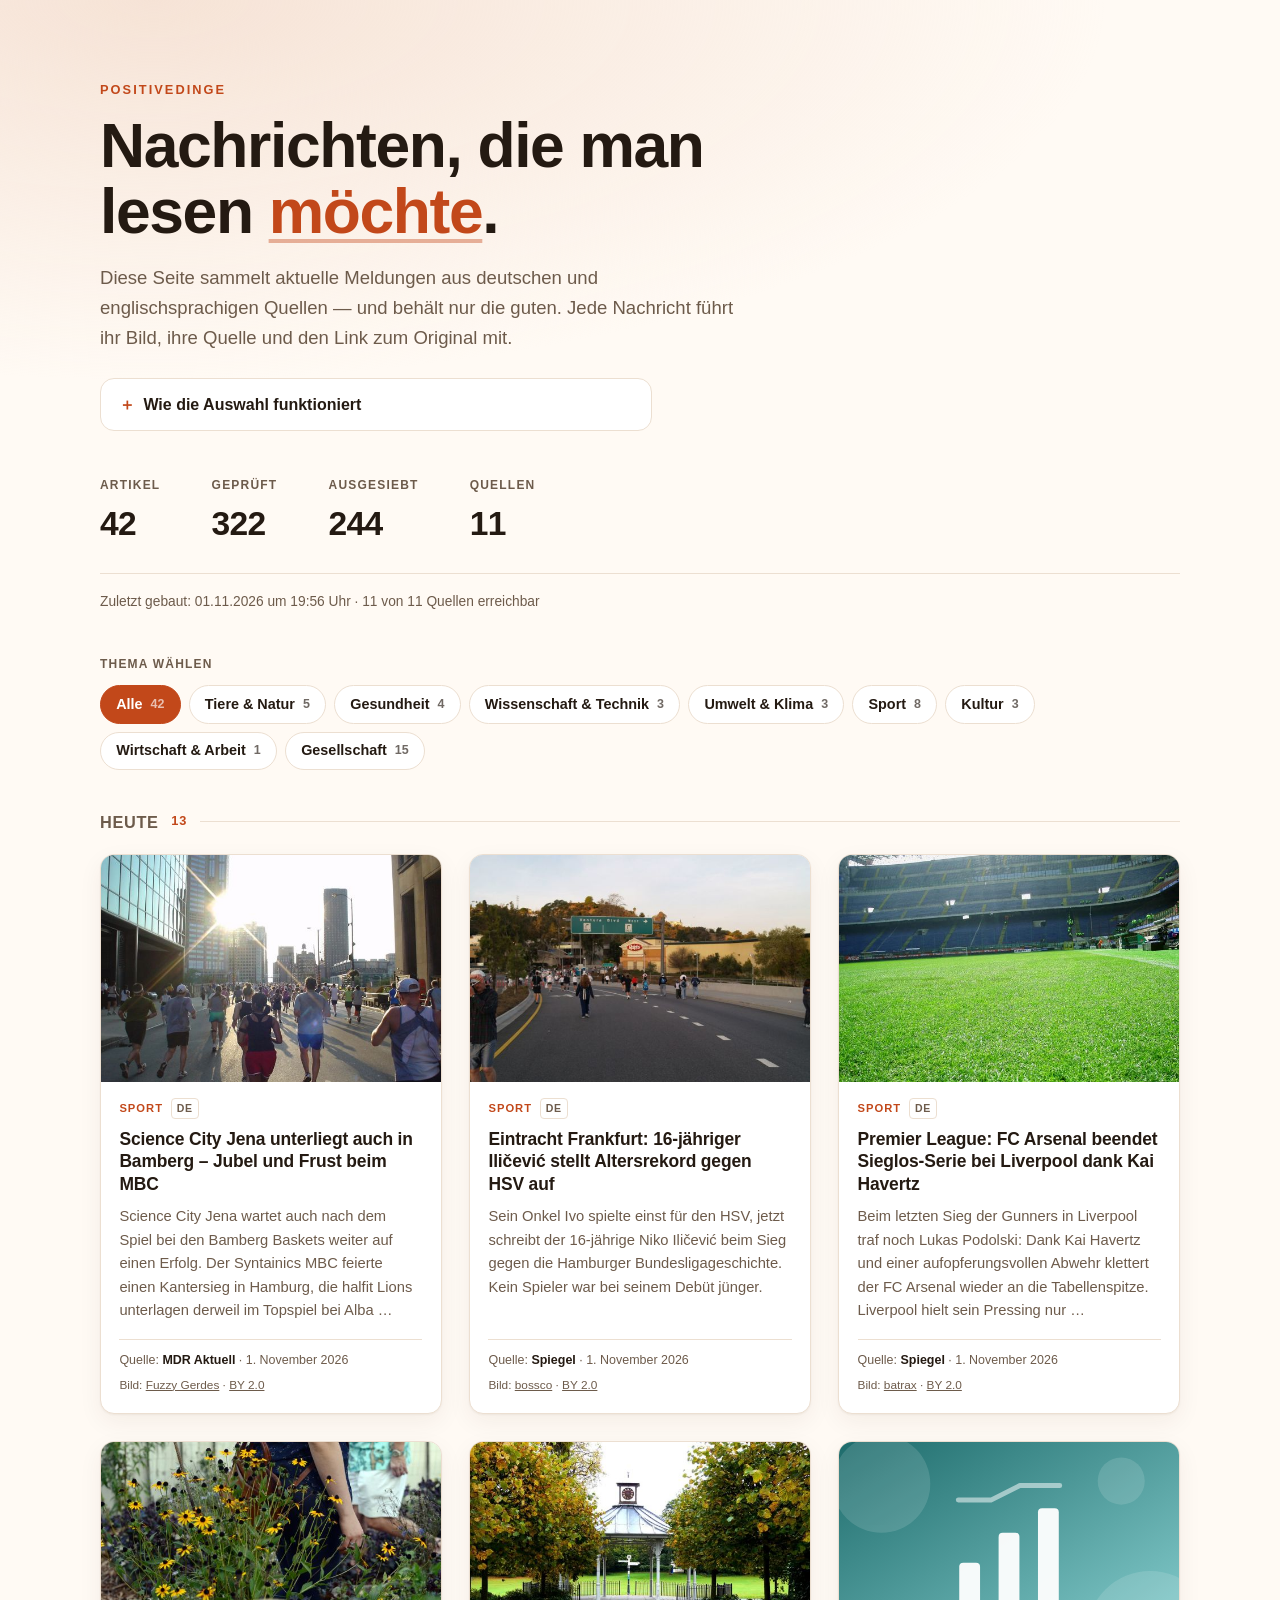
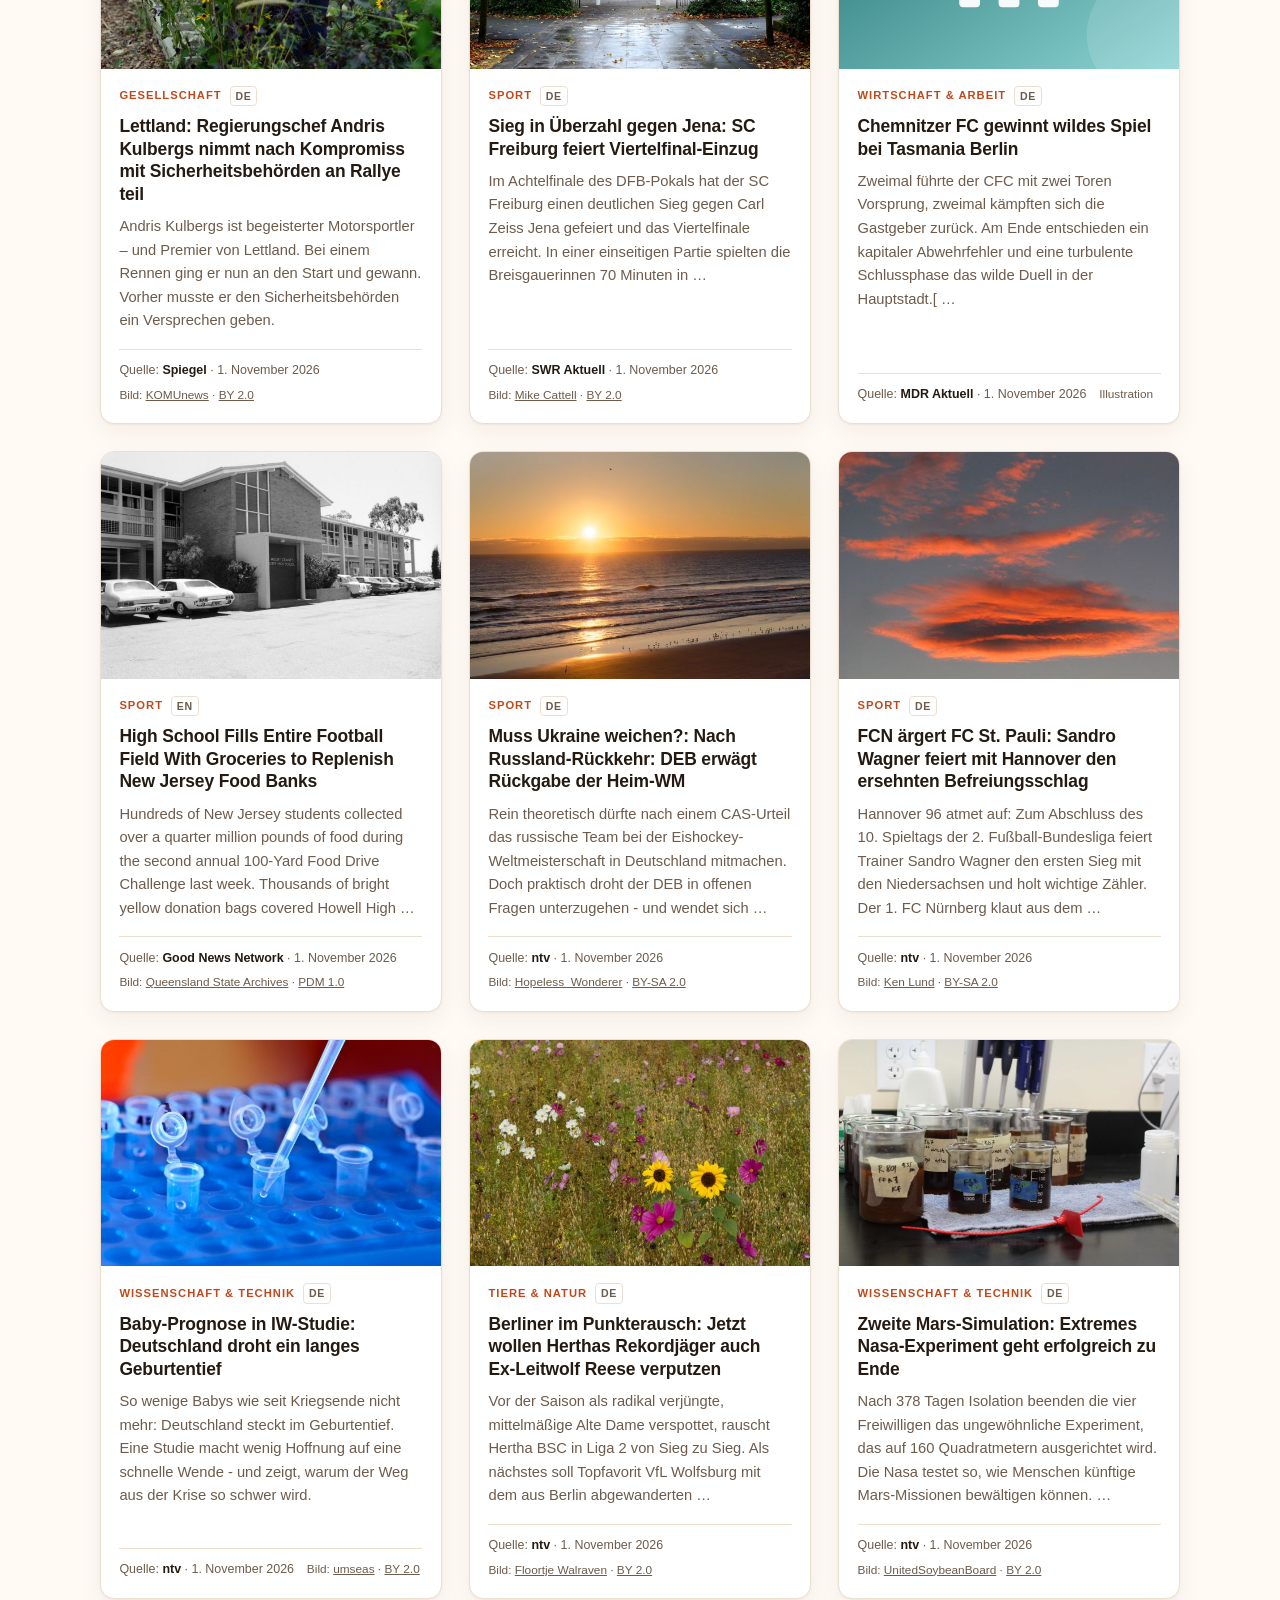
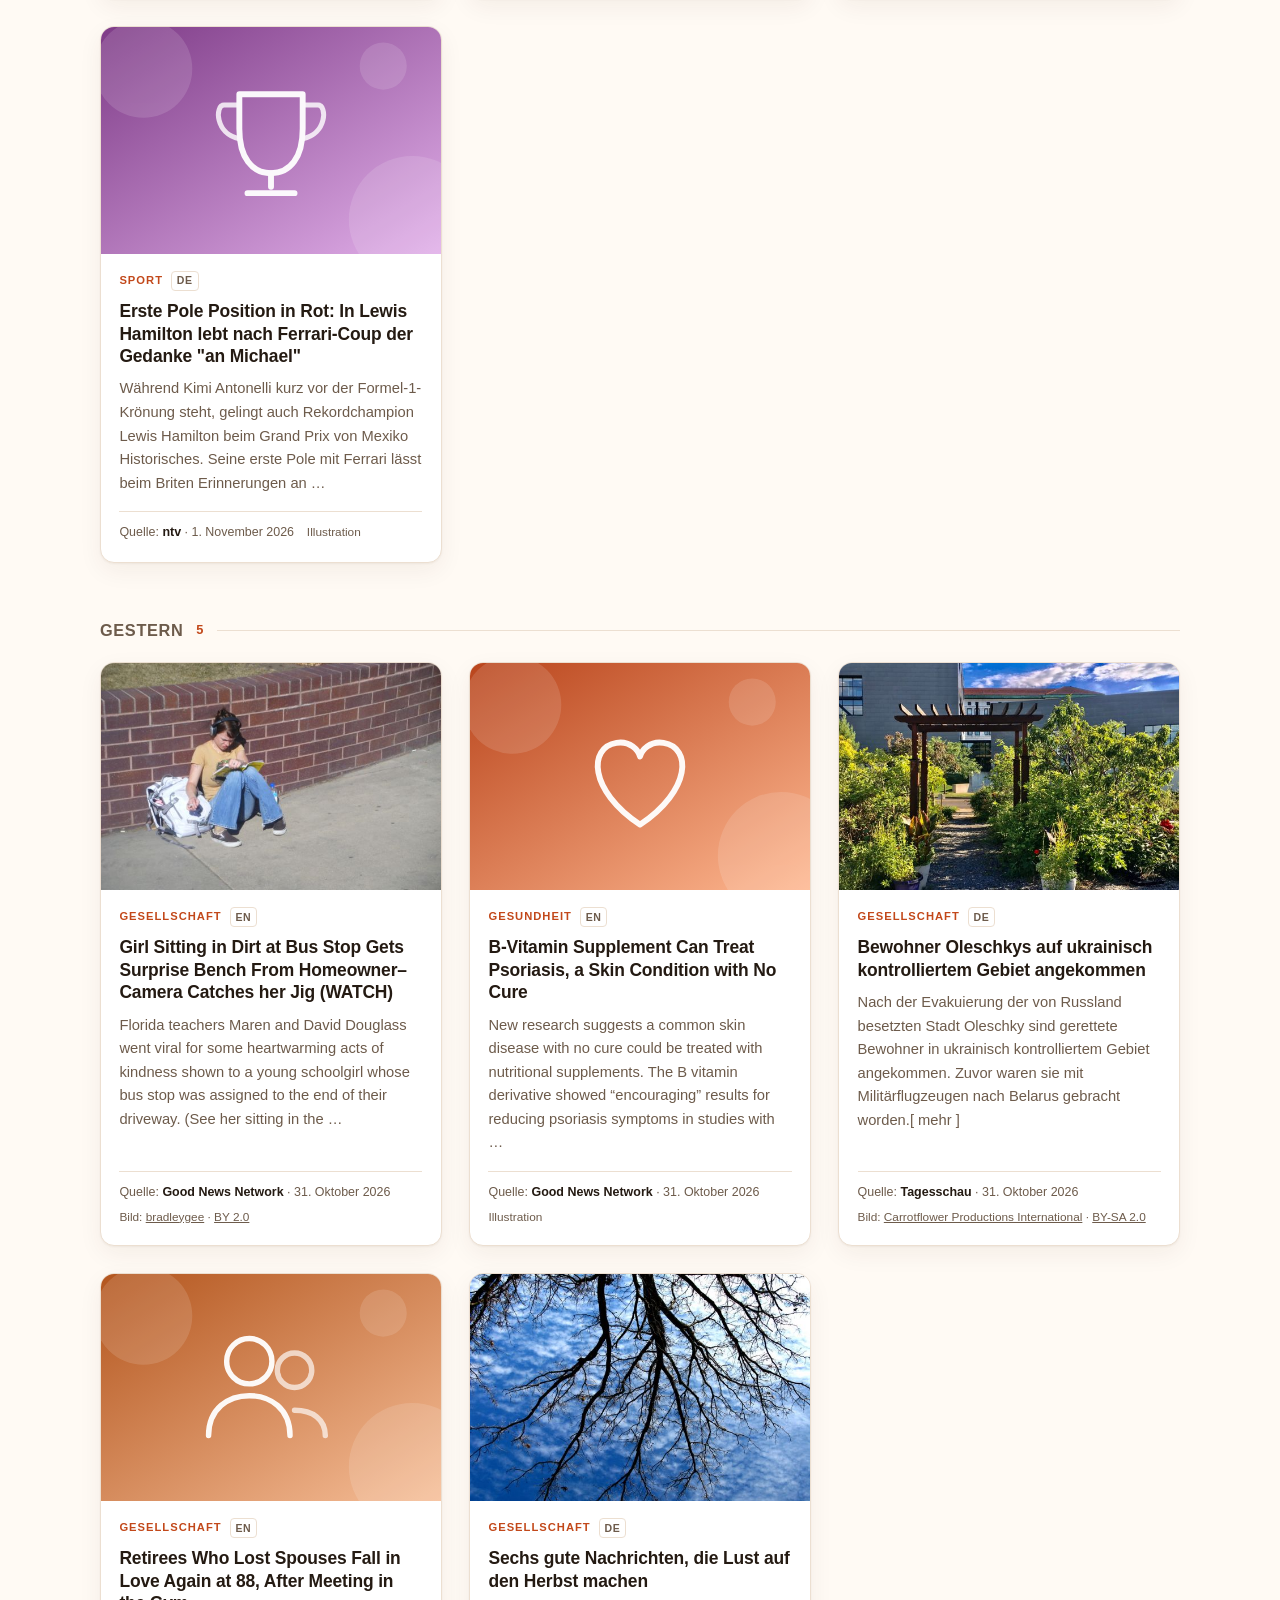
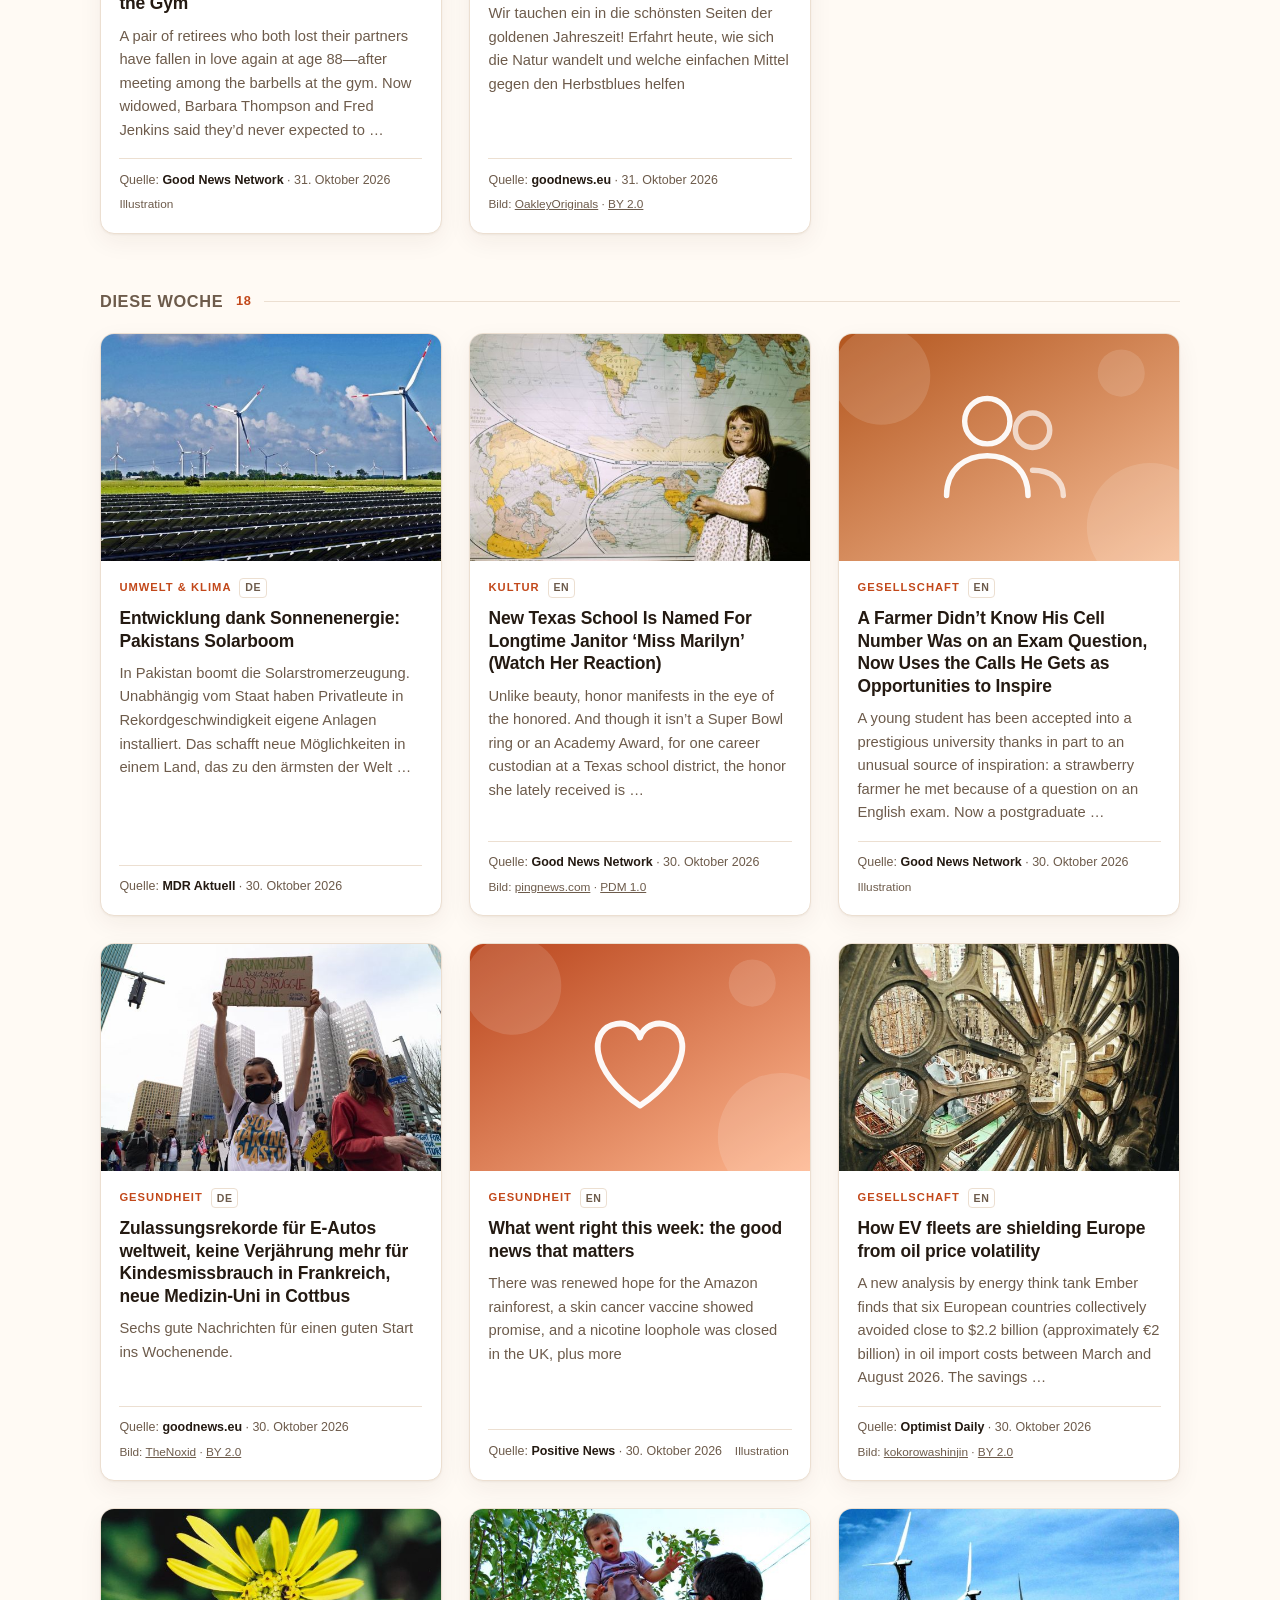
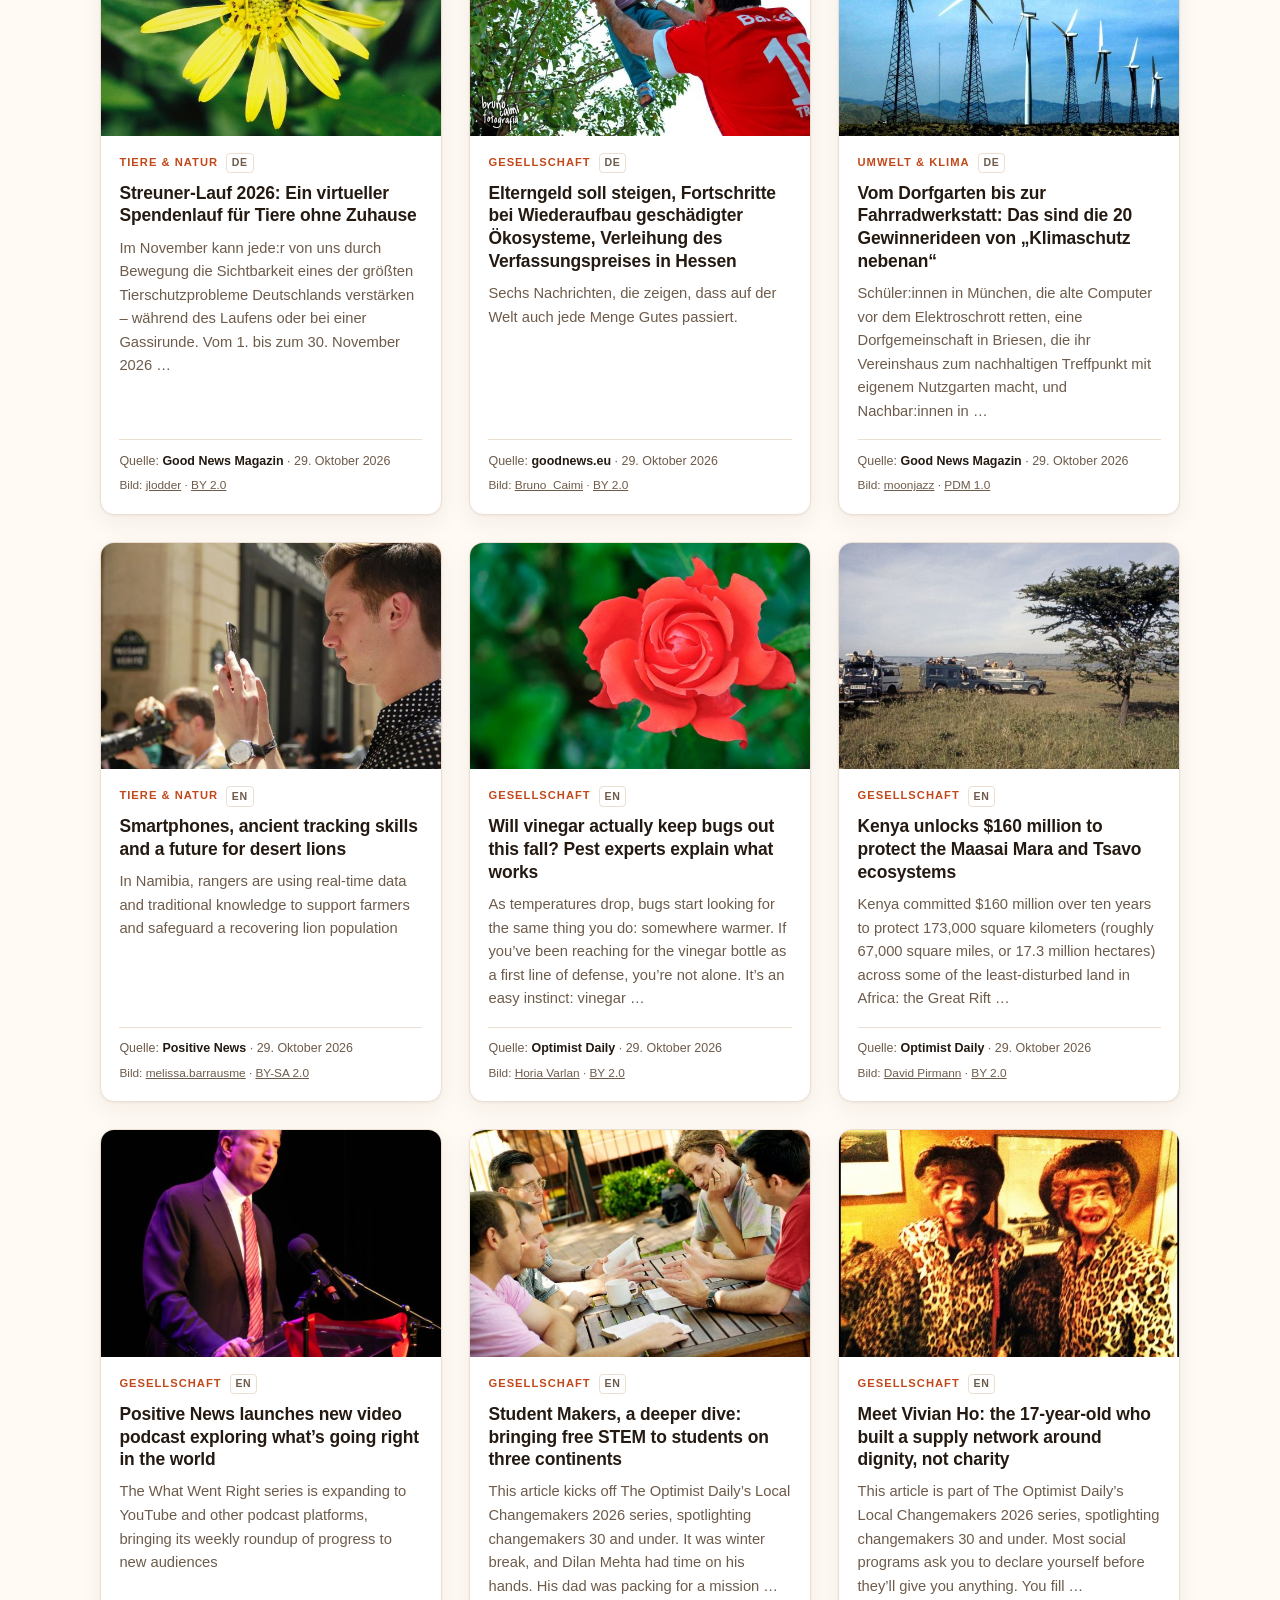
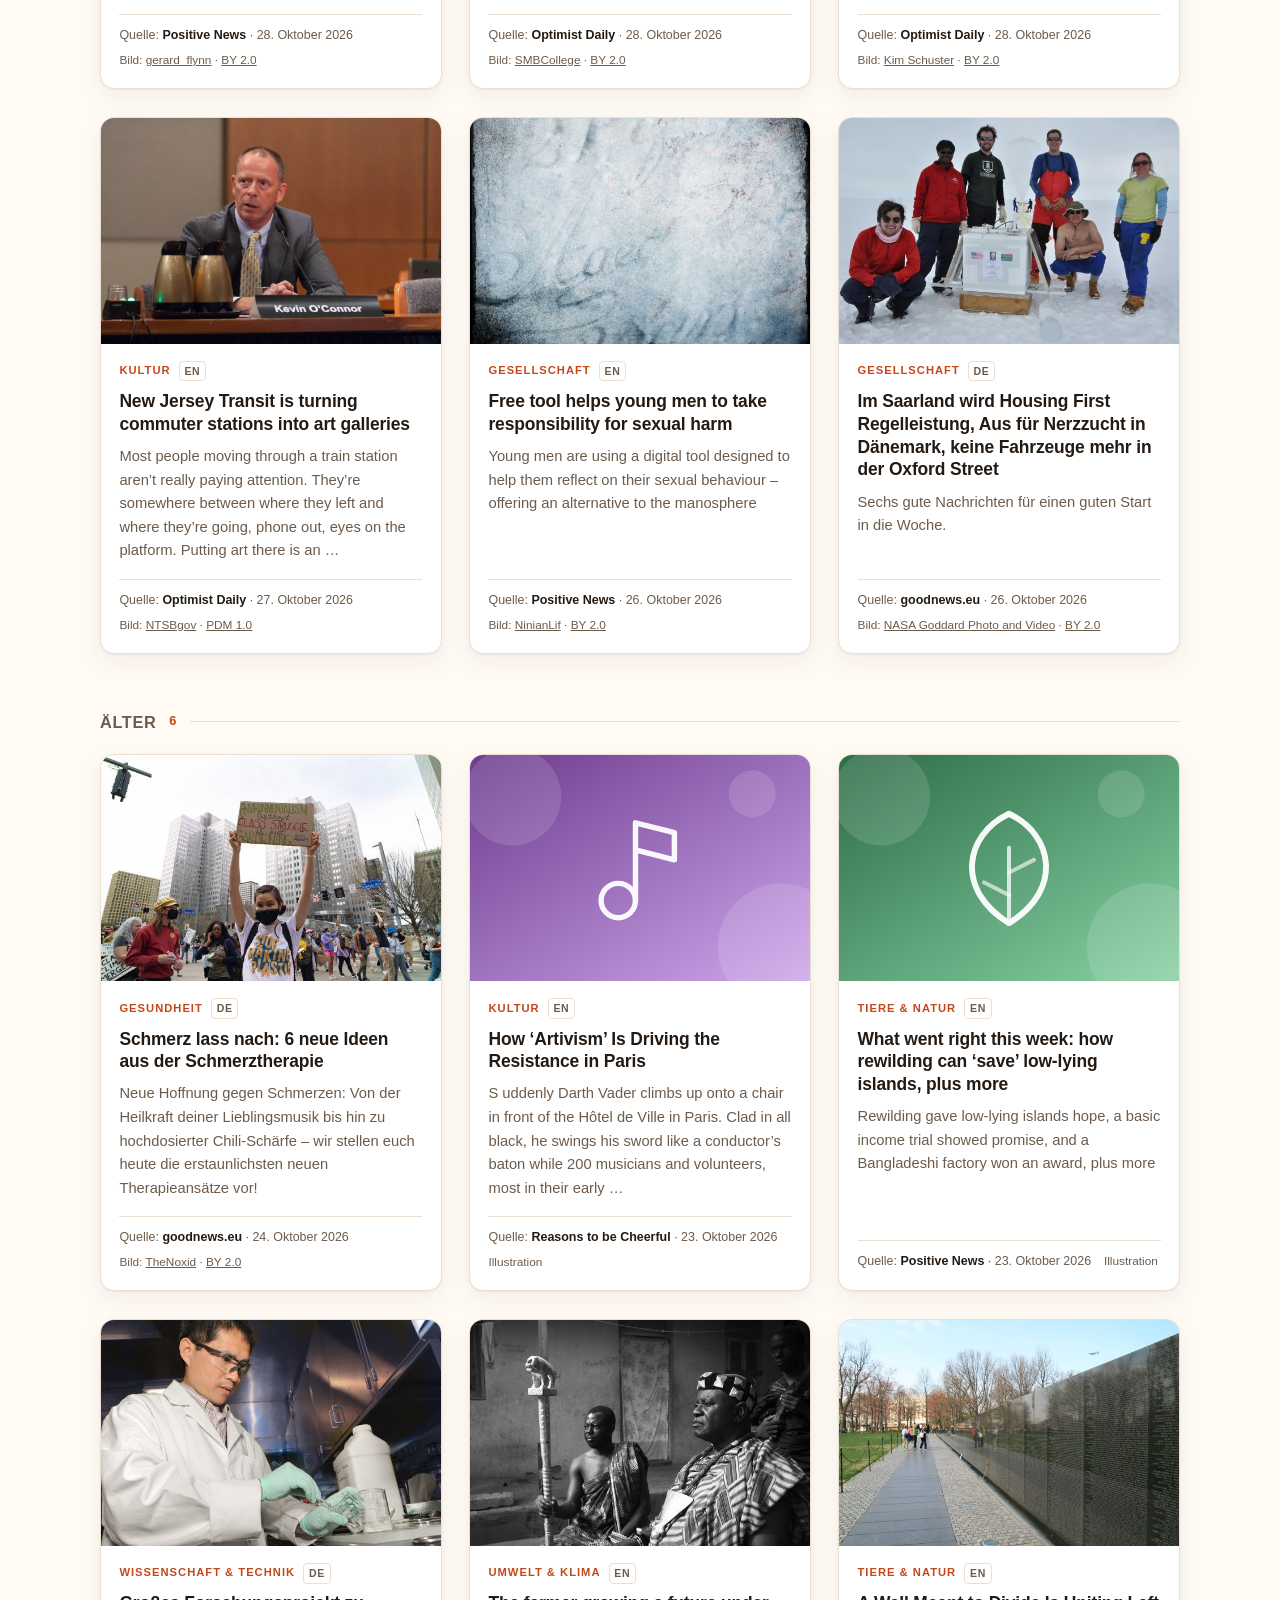
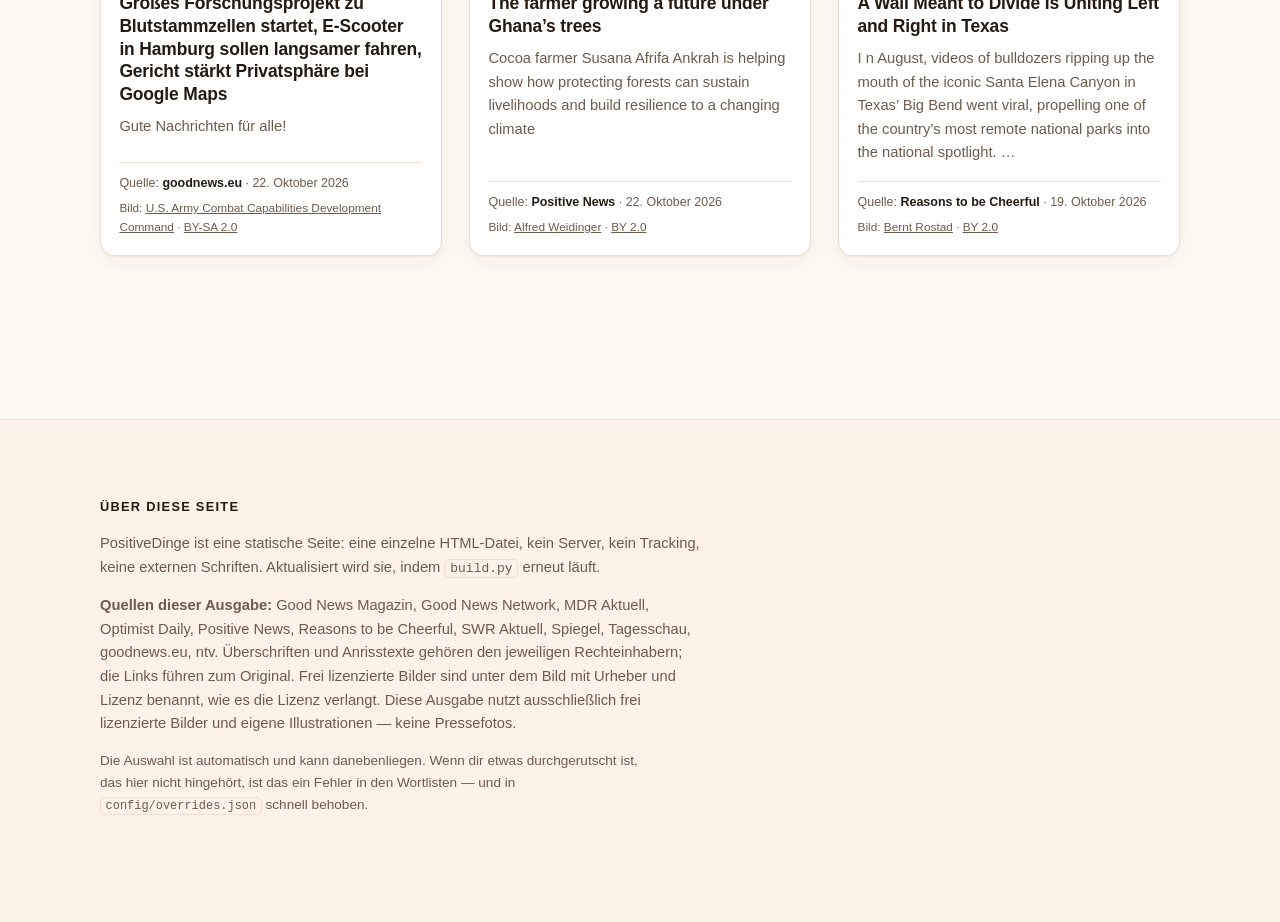
==== commit 5fd2be57: "Stündliche Aktualisierung (01.11.2026 19:56 UTC)" ====
--- a/index.html
+++ b/index.html
@@ -57,21 +57,21 @@
 
     <dl class="zahlen">
       <div class="zahlen__paar">
-        <dt>Artikel</dt><dd>35</dd>
+        <dt>Artikel</dt><dd>42</dd>
       </div>
       <div class="zahlen__paar">
-        <dt>Geprüft</dt><dd>325</dd>
+        <dt>Geprüft</dt><dd>322</dd>
       </div>
       <div class="zahlen__paar">
-        <dt>Ausgesiebt</dt><dd>254</dd>
+        <dt>Ausgesiebt</dt><dd>244</dd>
       </div>
       <div class="zahlen__paar">
-        <dt>Quellen</dt><dd>9</dd>
+        <dt>Quellen</dt><dd>11</dd>
       </div>
     </dl>
 
     <p class="kopf__stand">
-      Zuletzt gebaut: <time>01.11.2026 um 15:15 Uhr</time>
+      Zuletzt gebaut: <time>01.11.2026 um 19:56 Uhr</time>
       · <span class="kopf__quellen">11 von 11
       Quellen erreichbar</span>
     </p>
@@ -84,14 +84,15 @@
     <nav class="filter" aria-label="Themen filtern">
       <p class="filter__hinweis">Thema wählen</p>
       <div class="filter__chips" id="chips">
-          <button class="chip is-aktiv" type="button" data-filter="alle" aria-pressed="true">Alle<span class="chip__zahl">35</span></button>
+          <button class="chip is-aktiv" type="button" data-filter="alle" aria-pressed="true">Alle<span class="chip__zahl">42</span></button>
           <button class="chip" type="button" data-filter="tiere-natur" aria-pressed="false">Tiere &amp; Natur<span class="chip__zahl">5</span></button>
           <button class="chip" type="button" data-filter="gesundheit" aria-pressed="false">Gesundheit<span class="chip__zahl">4</span></button>
-          <button class="chip" type="button" data-filter="wissenschaft-technik" aria-pressed="false">Wissenschaft &amp; Technik<span class="chip__zahl">4</span></button>
+          <button class="chip" type="button" data-filter="wissenschaft-technik" aria-pressed="false">Wissenschaft &amp; Technik<span class="chip__zahl">3</span></button>
           <button class="chip" type="button" data-filter="umwelt-klima" aria-pressed="false">Umwelt &amp; Klima<span class="chip__zahl">3</span></button>
-          <button class="chip" type="button" data-filter="sport" aria-pressed="false">Sport<span class="chip__zahl">2</span></button>
+          <button class="chip" type="button" data-filter="sport" aria-pressed="false">Sport<span class="chip__zahl">8</span></button>
           <button class="chip" type="button" data-filter="kultur" aria-pressed="false">Kultur<span class="chip__zahl">3</span></button>
-          <button class="chip" type="button" data-filter="gesellschaft" aria-pressed="false">Gesellschaft<span class="chip__zahl">14</span></button>
+          <button class="chip" type="button" data-filter="wirtschaft-arbeit" aria-pressed="false">Wirtschaft &amp; Arbeit<span class="chip__zahl">1</span></button>
+          <button class="chip" type="button" data-filter="gesellschaft" aria-pressed="false">Gesellschaft<span class="chip__zahl">15</span></button>
       </div>
     </nav>
 
@@ -102,7 +103,7 @@
 
     <div id="strom">
       <section class="gruppe" aria-labelledby="gruppe-heute">
-        <h2 class="gruppe__titel" id="gruppe-heute">Heute<span class="gruppe__zahl">5</span></h2>
+        <h2 class="gruppe__titel" id="gruppe-heute">Heute<span class="gruppe__zahl">13</span></h2>
         <div class="raster">
         <article class="karte" data-thema="sport" data-sprache="de">
           <div class="karte__bildrahmen"><img class="karte__bild" src="img/cc/af6c0c3df01b85f03134.jpg" alt="Symbolbild zum Thema Sport" width="600" height="449" loading="eager" decoding="async"></div>
@@ -112,18 +113,162 @@
               <span class="karte__sprache" title="Sprache des Originals">DE</span>
             </p>
             <h3 class="karte__titel">
+              <a href="https://www.mdr.de/sport/basketball/basketball-science-city-jena-syntainics-mbc-halfit-lions,spielbericht-bbl-dbbl-100.html" target="_blank" rel="noopener">Science City Jena unterliegt auch in Bamberg – Jubel und Frust beim MBC</a>
+            </h3>
+            <p class="karte__teaser">Science City Jena wartet auch nach dem Spiel bei den Bamberg Baskets weiter auf einen Erfolg. Der Syntainics MBC feierte einen Kantersieg in Hamburg, die halfit Lions unterlagen derweil im Topspiel bei Alba …</p>
+            <p class="karte__fuss">
+              <span class="karte__quelle">Quelle: <strong>MDR Aktuell</strong> · 1. November 2026</span>
+              <span class="karte__nachweis">Bild: <a href="https://www.flickr.com/photos/62616836@N00" rel="noopener">Fuzzy Gerdes</a> · <a href="https://creativecommons.org/licenses/by/2.0/" rel="noopener">BY 2.0</a></span>
+              
+            </p>
+          </div>
+        </article>
+        <article class="karte" data-thema="sport" data-sprache="de">
+          <div class="karte__bildrahmen"><img class="karte__bild" src="img/cc/e516d9d643f4fc532525.jpg" alt="Symbolbild zum Thema Sport" width="600" height="449" loading="eager" decoding="async"></div>
+          <div class="karte__inhalt">
+            <p class="karte__kopf">
+              <span class="karte__thema">Sport</span>
+              <span class="karte__sprache" title="Sprache des Originals">DE</span>
+            </p>
+            <h3 class="karte__titel">
+              <a href="https://www.spiegel.de/sport/fussball/eintracht-frankfurt-16-jaehriger-ilicevic-stellt-altersrekord-gegen-hsv-auf-a-605d09f7-ac4b-486e-be7b-ee85dfff4074#ref=rss" target="_blank" rel="noopener">Eintracht Frankfurt: 16-jähriger Iličević stellt Altersrekord gegen HSV auf</a>
+            </h3>
+            <p class="karte__teaser">Sein Onkel Ivo spielte einst für den HSV, jetzt schreibt der 16-jährige Niko Iličević beim Sieg gegen die Hamburger Bundesligageschichte. Kein Spieler war bei seinem Debüt jünger.</p>
+            <p class="karte__fuss">
+              <span class="karte__quelle">Quelle: <strong>Spiegel</strong> · 1. November 2026</span>
+              <span class="karte__nachweis">Bild: <a href="https://www.flickr.com/photos/43521640@N00" rel="noopener">bossco</a> · <a href="https://creativecommons.org/licenses/by/2.0/" rel="noopener">BY 2.0</a></span>
+              
+            </p>
+          </div>
+        </article>
+        <article class="karte" data-thema="sport" data-sprache="de">
+          <div class="karte__bildrahmen"><img class="karte__bild" src="img/cc/74ef24f3ac6046c4dda7.jpg" alt="Symbolbild zum Thema Sport" width="600" height="449" loading="eager" decoding="async"></div>
+          <div class="karte__inhalt">
+            <p class="karte__kopf">
+              <span class="karte__thema">Sport</span>
+              <span class="karte__sprache" title="Sprache des Originals">DE</span>
+            </p>
+            <h3 class="karte__titel">
+              <a href="https://www.spiegel.de/sport/fussball/premier-league-fc-arsenal-beendet-sieglos-serie-bei-liverpool-dank-kai-havertz-a-e390e90d-a18a-4266-90ec-4827a88a76be#ref=rss" target="_blank" rel="noopener">Premier League: FC Arsenal beendet Sieglos-Serie bei Liverpool dank Kai Havertz</a>
+            </h3>
+            <p class="karte__teaser">Beim letzten Sieg der Gunners in Liverpool traf noch Lukas Podolski: Dank Kai Havertz und einer aufopferungsvollen Abwehr klettert der FC Arsenal wieder an die Tabellenspitze. Liverpool hielt sein Pressing nur …</p>
+            <p class="karte__fuss">
+              <span class="karte__quelle">Quelle: <strong>Spiegel</strong> · 1. November 2026</span>
+              <span class="karte__nachweis">Bild: <a href="https://www.flickr.com/photos/55232718@N00" rel="noopener">batrax</a> · <a href="https://creativecommons.org/licenses/by/2.0/" rel="noopener">BY 2.0</a></span>
+              
+            </p>
+          </div>
+        </article>
+        <article class="karte" data-thema="gesellschaft" data-sprache="de">
+          <div class="karte__bildrahmen"><img class="karte__bild" src="img/cc/b69b3d7e5a9f90dedf90.jpg" alt="Symbolbild zum Thema Gesellschaft" width="600" height="397" loading="lazy" decoding="async"></div>
+          <div class="karte__inhalt">
+            <p class="karte__kopf">
+              <span class="karte__thema">Gesellschaft</span>
+              <span class="karte__sprache" title="Sprache des Originals">DE</span>
+            </p>
+            <h3 class="karte__titel">
+              <a href="https://www.spiegel.de/sport/lettland-regierungschef-andris-kulbergs-nimmt-nach-kompromiss-mit-sicherheitsbehoerden-an-rallye-teil-a-5c852588-f85e-483b-807c-b38536b05aab#ref=rss" target="_blank" rel="noopener">Lettland: Regierungschef Andris Kulbergs nimmt nach Kompromiss mit Sicherheitsbehörden an Rallye teil</a>
+            </h3>
+            <p class="karte__teaser">Andris Kulbergs ist begeisterter Motorsportler – und Premier von Lettland. Bei einem Rennen ging er nun an den Start und gewann. Vorher musste er den Sicherheitsbehörden ein Versprechen geben.</p>
+            <p class="karte__fuss">
+              <span class="karte__quelle">Quelle: <strong>Spiegel</strong> · 1. November 2026</span>
+              <span class="karte__nachweis">Bild: <a href="https://www.flickr.com/photos/12801018@N00" rel="noopener">KOMUnews</a> · <a href="https://creativecommons.org/licenses/by/2.0/" rel="noopener">BY 2.0</a></span>
+              
+            </p>
+          </div>
+        </article>
+        <article class="karte" data-thema="sport" data-sprache="de">
+          <div class="karte__bildrahmen"><img class="karte__bild" src="img/cc/3fdcc004e65c0f1fa310.jpg" alt="Symbolbild zum Thema Sport" width="600" height="449" loading="lazy" decoding="async"></div>
+          <div class="karte__inhalt">
+            <p class="karte__kopf">
+              <span class="karte__thema">Sport</span>
+              <span class="karte__sprache" title="Sprache des Originals">DE</span>
+            </p>
+            <h3 class="karte__titel">
+              <a href="https://www.swr.de/sport/fussball/dfb-pokal-frauen-freiburg-jena-spielbericht-100.html" target="_blank" rel="noopener">Sieg in Überzahl gegen Jena: SC Freiburg feiert Viertelfinal-Einzug</a>
+            </h3>
+            <p class="karte__teaser">Im Achtelfinale des DFB-Pokals hat der SC Freiburg einen deutlichen Sieg gegen Carl Zeiss Jena gefeiert und das Viertelfinale erreicht. In einer einseitigen Partie spielten die Breisgauerinnen 70 Minuten in …</p>
+            <p class="karte__fuss">
+              <span class="karte__quelle">Quelle: <strong>SWR Aktuell</strong> · 1. November 2026</span>
+              <span class="karte__nachweis">Bild: <a href="https://www.flickr.com/photos/27406286@N05" rel="noopener">Mike Cattell</a> · <a href="https://creativecommons.org/licenses/by/2.0/" rel="noopener">BY 2.0</a></span>
+              
+            </p>
+          </div>
+        </article>
+        <article class="karte" data-thema="wirtschaft-arbeit" data-sprache="de">
+          <div class="karte__bildrahmen"><img class="karte__bild" src="img/kachel-wirtschaft-arbeit.svg" alt="" width="800" height="500" loading="lazy" decoding="async"></div>
+          <div class="karte__inhalt">
+            <p class="karte__kopf">
+              <span class="karte__thema">Wirtschaft &amp; Arbeit</span>
+              <span class="karte__sprache" title="Sprache des Originals">DE</span>
+            </p>
+            <h3 class="karte__titel">
+              <a href="https://www.mdr.de/sport/fussball_rl/regionalliga-nordost-sv-tasmania-berlin-chemnitzer-fc,spielbericht-tas-cfc-100.html" target="_blank" rel="noopener">Chemnitzer FC gewinnt wildes Spiel bei Tasmania Berlin</a>
+            </h3>
+            <p class="karte__teaser">Zweimal führte der CFC mit zwei Toren Vorsprung, zweimal kämpften sich die Gastgeber zurück. Am Ende entschieden ein kapitaler Abwehrfehler und eine turbulente Schlussphase das wilde Duell in der Hauptstadt.[ …</p>
+            <p class="karte__fuss">
+              <span class="karte__quelle">Quelle: <strong>MDR Aktuell</strong> · 1. November 2026</span>
+              <span class="karte__nachweis">Illustration</span>
+              
+            </p>
+          </div>
+        </article>
+        <article class="karte" data-thema="sport" data-sprache="en">
+          <div class="karte__bildrahmen"><img class="karte__bild" src="img/cc/166984f61a24aa811852.jpg" alt="Symbolbild zum Thema Sport" width="600" height="413" loading="lazy" decoding="async"></div>
+          <div class="karte__inhalt">
+            <p class="karte__kopf">
+              <span class="karte__thema">Sport</span>
+              <span class="karte__sprache" title="Sprache des Originals">EN</span>
+            </p>
+            <h3 class="karte__titel">
+              <a href="https://www.goodnewsnetwork.org/high-school-fills-football-field-with-groceries-for-nj-food-banks/" target="_blank" rel="noopener">High School Fills Entire Football Field With Groceries to Replenish New Jersey Food Banks</a>
+            </h3>
+            <p class="karte__teaser">Hundreds of New Jersey students collected over a quarter million pounds of food during the second annual 100-Yard Food Drive Challenge last week. Thousands of bright yellow donation bags covered Howell High …</p>
+            <p class="karte__fuss">
+              <span class="karte__quelle">Quelle: <strong>Good News Network</strong> · 1. November 2026</span>
+              <span class="karte__nachweis">Bild: <a href="https://www.flickr.com/photos/60455048@N02" rel="noopener">Queensland State Archives</a> · <a href="https://creativecommons.org/publicdomain/mark/1.0/" rel="noopener">PDM 1.0</a></span>
+              
+            </p>
+          </div>
+        </article>
+        <article class="karte" data-thema="sport" data-sprache="de">
+          <div class="karte__bildrahmen"><img class="karte__bild" src="img/cc/11994e084bf244e9e3ad.jpg" alt="Symbolbild zum Thema Sport" width="600" height="397" loading="lazy" decoding="async"></div>
+          <div class="karte__inhalt">
+            <p class="karte__kopf">
+              <span class="karte__thema">Sport</span>
+              <span class="karte__sprache" title="Sprache des Originals">DE</span>
+            </p>
+            <h3 class="karte__titel">
+              <a href="https://www.n-tv.de/sport/Nach-Russland-Rueckkehr-DEB-erwaegt-Rueckgabe-der-Heim-WM-id31482378.html" target="_blank" rel="noopener">Muss Ukraine weichen?: Nach Russland-Rückkehr: DEB erwägt Rückgabe der Heim-WM</a>
+            </h3>
+            <p class="karte__teaser">Rein theoretisch dürfte nach einem CAS-Urteil das russische Team bei der Eishockey-Weltmeisterschaft in Deutschland mitmachen. Doch praktisch droht der DEB in offenen Fragen unterzugehen - und wendet sich …</p>
+            <p class="karte__fuss">
+              <span class="karte__quelle">Quelle: <strong>ntv</strong> · 1. November 2026</span>
+              <span class="karte__nachweis">Bild: <a href="https://www.flickr.com/photos/88084017@N07" rel="noopener">Hopeless_Wonderer</a> · <a href="https://creativecommons.org/licenses/by-sa/2.0/" rel="noopener">BY-SA 2.0</a></span>
+              
+            </p>
+          </div>
+        </article>
+        <article class="karte" data-thema="sport" data-sprache="de">
+          <div class="karte__bildrahmen"><img class="karte__bild" src="img/cc/d0eddf1bb41d1b2f94fa.jpg" alt="Symbolbild zum Thema Sport" width="600" height="449" loading="lazy" decoding="async"></div>
+          <div class="karte__inhalt">
+            <p class="karte__kopf">
+              <span class="karte__thema">Sport</span>
+              <span class="karte__sprache" title="Sprache des Originals">DE</span>
+            </p>
+            <h3 class="karte__titel">
               <a href="https://www.n-tv.de/sport/fussball/Sandro-Wagner-feiert-mit-Hannover-den-ersehnten-Befreiungsschlag-id31482200.html" target="_blank" rel="noopener">FCN ärgert FC St. Pauli: Sandro Wagner feiert mit Hannover den ersehnten Befreiungsschlag</a>
             </h3>
             <p class="karte__teaser">Hannover 96 atmet auf: Zum Abschluss des 10. Spieltags der 2. Fußball-Bundesliga feiert Trainer Sandro Wagner den ersten Sieg mit den Niedersachsen und holt wichtige Zähler. Der 1. FC Nürnberg klaut aus dem …</p>
             <p class="karte__fuss">
               <span class="karte__quelle">Quelle: <strong>ntv</strong> · 1. November 2026</span>
-              <span class="karte__nachweis">Bild: <a href="https://www.flickr.com/photos/62616836@N00" rel="noopener">Fuzzy Gerdes</a> · <a href="https://creativecommons.org/licenses/by/2.0/" rel="noopener">BY 2.0</a></span>
+              <span class="karte__nachweis">Bild: <a href="https://www.flickr.com/photos/75683070@N00" rel="noopener">Ken Lund</a> · <a href="https://creativecommons.org/licenses/by-sa/2.0/" rel="noopener">BY-SA 2.0</a></span>
               
             </p>
           </div>
         </article>
         <article class="karte" data-thema="wissenschaft-technik" data-sprache="de">
-          <div class="karte__bildrahmen"><img class="karte__bild" src="img/cc/7b3d6652a9d4b44ba113.jpg" alt="Symbolbild zum Thema Wissenschaft &amp; Technik" width="600" height="406" loading="eager" decoding="async"></div>
+          <div class="karte__bildrahmen"><img class="karte__bild" src="img/cc/7b3d6652a9d4b44ba113.jpg" alt="Symbolbild zum Thema Wissenschaft &amp; Technik" width="600" height="406" loading="lazy" decoding="async"></div>
           <div class="karte__inhalt">
             <p class="karte__kopf">
               <span class="karte__thema">Wissenschaft &amp; Technik</span>
@@ -141,7 +286,7 @@
           </div>
         </article>
         <article class="karte" data-thema="tiere-natur" data-sprache="de">
-          <div class="karte__bildrahmen"><img class="karte__bild" src="img/cc/0be42cb115fe10000764.jpg" alt="Symbolbild zum Thema Tiere &amp; Natur" width="600" height="443" loading="eager" decoding="async"></div>
+          <div class="karte__bildrahmen"><img class="karte__bild" src="img/cc/0be42cb115fe10000764.jpg" alt="Symbolbild zum Thema Tiere &amp; Natur" width="600" height="443" loading="lazy" decoding="async"></div>
           <div class="karte__inhalt">
             <p class="karte__kopf">
               <span class="karte__thema">Tiere &amp; Natur</span>
@@ -177,7 +322,7 @@
           </div>
         </article>
         <article class="karte" data-thema="sport" data-sprache="de">
-          <div class="karte__bildrahmen"><img class="karte__bild" src="img/cc/e516d9d643f4fc532525.jpg" alt="Symbolbild zum Thema Sport" width="600" height="449" loading="lazy" decoding="async"></div>
+          <div class="karte__bildrahmen"><img class="karte__bild" src="img/kachel-sport.svg" alt="" width="800" height="500" loading="lazy" decoding="async"></div>
           <div class="karte__inhalt">
             <p class="karte__kopf">
               <span class="karte__thema">Sport</span>
@@ -189,7 +334,7 @@
             <p class="karte__teaser">Während Kimi Antonelli kurz vor der Formel-1-Krönung steht, gelingt auch Rekordchampion Lewis Hamilton beim Grand Prix von Mexiko Historisches. Seine erste Pole mit Ferrari lässt beim Briten Erinnerungen an …</p>
             <p class="karte__fuss">
               <span class="karte__quelle">Quelle: <strong>ntv</strong> · 1. November 2026</span>
-              <span class="karte__nachweis">Bild: <a href="https://www.flickr.com/photos/43521640@N00" rel="noopener">bossco</a> · <a href="https://creativecommons.org/licenses/by/2.0/" rel="noopener">BY 2.0</a></span>
+              <span class="karte__nachweis">Illustration</span>
               
             </p>
           </div>
@@ -236,7 +381,7 @@
           </div>
         </article>
         <article class="karte" data-thema="gesellschaft" data-sprache="de">
-          <div class="karte__bildrahmen"><img class="karte__bild" src="img/cc/b69b3d7e5a9f90dedf90.jpg" alt="Symbolbild zum Thema Gesellschaft" width="600" height="397" loading="lazy" decoding="async"></div>
+          <div class="karte__bildrahmen"><img class="karte__bild" src="img/cc/01601b1c0ec05d61575b.jpg" alt="Symbolbild zum Thema Gesellschaft" width="600" height="449" loading="lazy" decoding="async"></div>
           <div class="karte__inhalt">
             <p class="karte__kopf">
               <span class="karte__thema">Gesellschaft</span>
@@ -248,7 +393,7 @@
             <p class="karte__teaser">Nach der Evakuierung der von Russland besetzten Stadt Oleschky sind gerettete Bewohner in ukrainisch kontrolliertem Gebiet angekommen. Zuvor waren sie mit Militärflugzeugen nach Belarus gebracht worden.[ mehr ]</p>
             <p class="karte__fuss">
               <span class="karte__quelle">Quelle: <strong>Tagesschau</strong> · 31. Oktober 2026</span>
-              <span class="karte__nachweis">Bild: <a href="https://www.flickr.com/photos/12801018@N00" rel="noopener">KOMUnews</a> · <a href="https://creativecommons.org/licenses/by/2.0/" rel="noopener">BY 2.0</a></span>
+              <span class="karte__nachweis">Bild: <a href="https://www.flickr.com/photos/59639129@N08" rel="noopener">Carrotflower Productions International</a> · <a href="https://creativecommons.org/licenses/by-sa/2.0/" rel="noopener">BY-SA 2.0</a></span>
               
             </p>
           </div>
@@ -272,7 +417,7 @@
           </div>
         </article>
         <article class="karte" data-thema="gesellschaft" data-sprache="de">
-          <div class="karte__bildrahmen"><img class="karte__bild" src="img/cc/01601b1c0ec05d61575b.jpg" alt="Symbolbild zum Thema Gesellschaft" width="600" height="449" loading="lazy" decoding="async"></div>
+          <div class="karte__bildrahmen"><img class="karte__bild" src="img/cc/950d9db779d484ba299e.jpg" alt="Symbolbild zum Thema Gesellschaft" width="600" height="449" loading="lazy" decoding="async"></div>
           <div class="karte__inhalt">
             <p class="karte__kopf">
               <span class="karte__thema">Gesellschaft</span>
@@ -284,7 +429,7 @@
             <p class="karte__teaser">Wir tauchen ein in die schönsten Seiten der goldenen Jahreszeit! Erfahrt heute, wie sich die Natur wandelt und welche einfachen Mittel gegen den Herbstblues helfen</p>
             <p class="karte__fuss">
               <span class="karte__quelle">Quelle: <strong>goodnews.eu</strong> · 31. Oktober 2026</span>
-              <span class="karte__nachweis">Bild: <a href="https://www.flickr.com/photos/59639129@N08" rel="noopener">Carrotflower Productions International</a> · <a href="https://creativecommons.org/licenses/by-sa/2.0/" rel="noopener">BY-SA 2.0</a></span>
+              <span class="karte__nachweis">Bild: <a href="https://www.flickr.com/photos/47264866@N00" rel="noopener">OakleyOriginals</a> · <a href="https://creativecommons.org/licenses/by/2.0/" rel="noopener">BY 2.0</a></span>
               
             </p>
           </div>
@@ -292,7 +437,7 @@
         </div>
       </section>
       <section class="gruppe" aria-labelledby="gruppe-diese-woche">
-        <h2 class="gruppe__titel" id="gruppe-diese-woche">Diese Woche<span class="gruppe__zahl">19</span></h2>
+        <h2 class="gruppe__titel" id="gruppe-diese-woche">Diese Woche<span class="gruppe__zahl">18</span></h2>
         <div class="raster">
         <article class="karte" data-thema="umwelt-klima" data-sprache="de">
           <div class="karte__bildrahmen"><img class="karte__bild" src="img/cc/c8fe1a2a46ce59b668fc.jpg" alt="Symbolbild zum Thema Umwelt &amp; Klima" width="600" height="418" loading="lazy" decoding="async"></div>
@@ -366,24 +511,6 @@
             </p>
           </div>
         </article>
-        <article class="karte" data-thema="wissenschaft-technik" data-sprache="en">
-          <div class="karte__bildrahmen"><img class="karte__bild" src="img/cc/096a2f28d30535c986a7.jpg" alt="Symbolbild zum Thema Wissenschaft &amp; Technik" width="600" height="387" loading="lazy" decoding="async"></div>
-          <div class="karte__inhalt">
-            <p class="karte__kopf">
-              <span class="karte__thema">Wissenschaft &amp; Technik</span>
-              <span class="karte__sprache" title="Sprache des Originals">EN</span>
-            </p>
-            <h3 class="karte__titel">
-              <a href="https://www.goodnewsnetwork.org/in-lieu-of-flowers-or-tributes-patrick-stewarts-family-suggests-a-donation-to-alzheimers-research/" target="_blank" rel="noopener">In Lieu of Flowers or Tributes, Patrick Stewart’s Family Suggests a Donation to Alzheimer’s Research</a>
-            </h3>
-            <p class="karte__teaser">Legendary actor Sir Patrick Stewart passed away yesterday at the age of 86 following a brief struggle with Alzheimer’s disease and Lewy Body Dementia. A titan of the silver screen, theater, and television …</p>
-            <p class="karte__fuss">
-              <span class="karte__quelle">Quelle: <strong>Good News Network</strong> · 30. Oktober 2026</span>
-              <span class="karte__nachweis">Bild: <a href="https://www.flickr.com/photos/47201412@N02" rel="noopener">pellethepoet</a> · <a href="https://creativecommons.org/licenses/by/2.0/" rel="noopener">BY 2.0</a></span>
-              
-            </p>
-          </div>
-        </article>
         <article class="karte" data-thema="gesundheit" data-sprache="en">
           <div class="karte__bildrahmen"><img class="karte__bild" src="img/kachel-gesundheit.svg" alt="" width="800" height="500" loading="lazy" decoding="async"></div>
           <div class="karte__inhalt">
@@ -439,7 +566,7 @@
           </div>
         </article>
         <article class="karte" data-thema="gesellschaft" data-sprache="de">
-          <div class="karte__bildrahmen"><img class="karte__bild" src="img/cc/950d9db779d484ba299e.jpg" alt="Symbolbild zum Thema Gesellschaft" width="600" height="449" loading="lazy" decoding="async"></div>
+          <div class="karte__bildrahmen"><img class="karte__bild" src="img/cc/5b46c82bcc9c6647c3d9.jpg" alt="Symbolbild zum Thema Gesellschaft" width="600" height="399" loading="lazy" decoding="async"></div>
           <div class="karte__inhalt">
             <p class="karte__kopf">
               <span class="karte__thema">Gesellschaft</span>
@@ -451,7 +578,7 @@
             <p class="karte__teaser">Sechs Nachrichten, die zeigen, dass auf der Welt auch jede Menge Gutes passiert.</p>
             <p class="karte__fuss">
               <span class="karte__quelle">Quelle: <strong>goodnews.eu</strong> · 29. Oktober 2026</span>
-              <span class="karte__nachweis">Bild: <a href="https://www.flickr.com/photos/47264866@N00" rel="noopener">OakleyOriginals</a> · <a href="https://creativecommons.org/licenses/by/2.0/" rel="noopener">BY 2.0</a></span>
+              <span class="karte__nachweis">Bild: <a href="https://www.flickr.com/photos/28591409@N06" rel="noopener">Bruno_Caimi</a> · <a href="https://creativecommons.org/licenses/by/2.0/" rel="noopener">BY 2.0</a></span>
               
             </p>
           </div>
@@ -619,7 +746,7 @@
           </div>
         </article>
         <article class="karte" data-thema="gesellschaft" data-sprache="de">
-          <div class="karte__bildrahmen"><img class="karte__bild" src="img/cc/5b46c82bcc9c6647c3d9.jpg" alt="Symbolbild zum Thema Gesellschaft" width="600" height="399" loading="lazy" decoding="async"></div>
+          <div class="karte__bildrahmen"><img class="karte__bild" src="img/cc/1d14b0391ef53b5707ff.jpg" alt="Symbolbild zum Thema Gesellschaft" width="600" height="398" loading="lazy" decoding="async"></div>
           <div class="karte__inhalt">
             <p class="karte__kopf">
               <span class="karte__thema">Gesellschaft</span>
@@ -631,7 +758,7 @@
             <p class="karte__teaser">Sechs gute Nachrichten für einen guten Start in die Woche.</p>
             <p class="karte__fuss">
               <span class="karte__quelle">Quelle: <strong>goodnews.eu</strong> · 26. Oktober 2026</span>
-              <span class="karte__nachweis">Bild: <a href="https://www.flickr.com/photos/28591409@N06" rel="noopener">Bruno_Caimi</a> · <a href="https://creativecommons.org/licenses/by/2.0/" rel="noopener">BY 2.0</a></span>
+              <span class="karte__nachweis">Bild: <a href="https://www.flickr.com/photos/24662369@N07" rel="noopener">NASA Goddard Photo and Video</a> · <a href="https://creativecommons.org/licenses/by/2.0/" rel="noopener">BY 2.0</a></span>
               
             </p>
           </div>
@@ -765,7 +892,7 @@
       indem <code>build.py</code> erneut läuft.
     </p>
     <p>
-      <strong>Quellen dieser Ausgabe:</strong> <span class="fuss__quellen">Good News Magazin, Good News Network, MDR Aktuell, Optimist Daily, Positive News, Reasons to be Cheerful, Tagesschau, goodnews.eu, ntv</span>.
+      <strong>Quellen dieser Ausgabe:</strong> <span class="fuss__quellen">Good News Magazin, Good News Network, MDR Aktuell, Optimist Daily, Positive News, Reasons to be Cheerful, SWR Aktuell, Spiegel, Tagesschau, goodnews.eu, ntv</span>.
       Überschriften und Anrisstexte gehören den jeweiligen Rechteinhabern; die
       Links führen zum Original. Frei lizenzierte Bilder sind unter dem Bild mit
       Urheber und Lizenz benannt, wie es die Lizenz verlangt. Diese Ausgabe nutzt ausschließlich frei lizenzierte Bilder und eigene Illustrationen — keine Pressefotos.
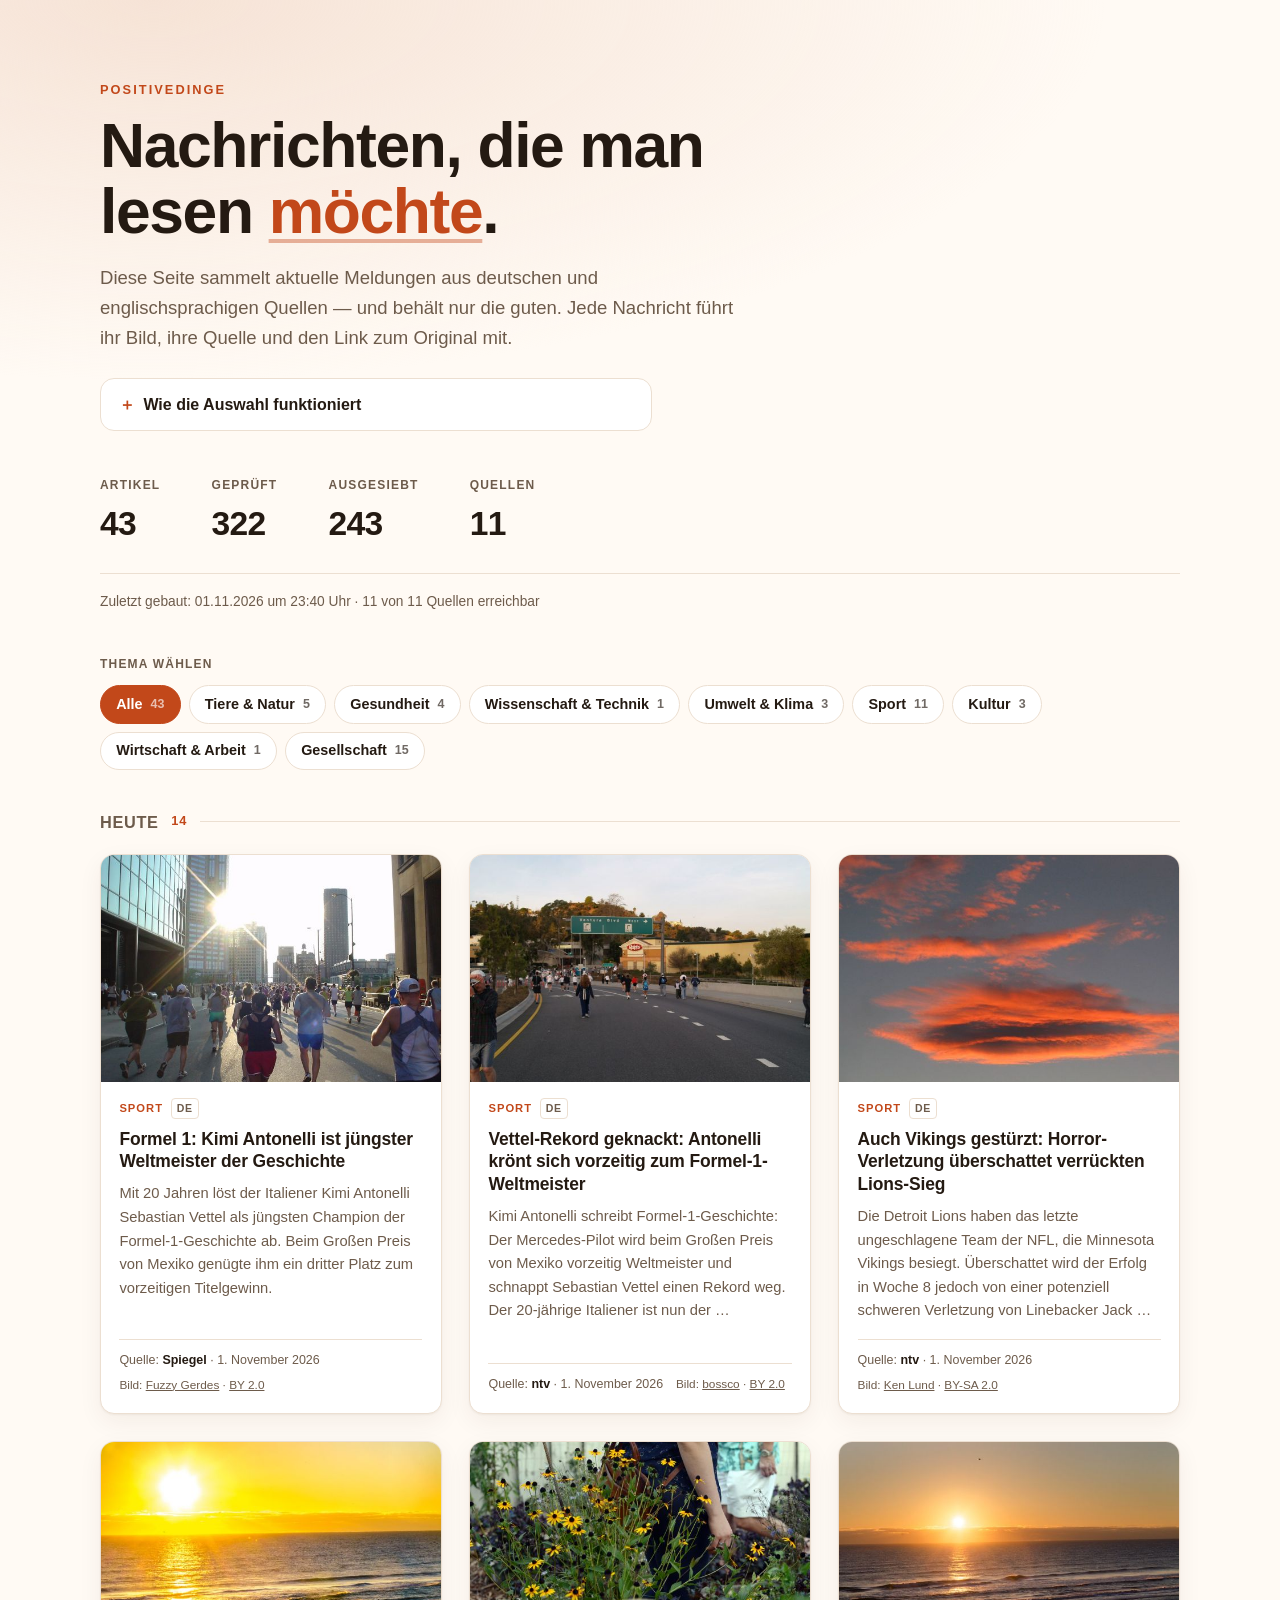
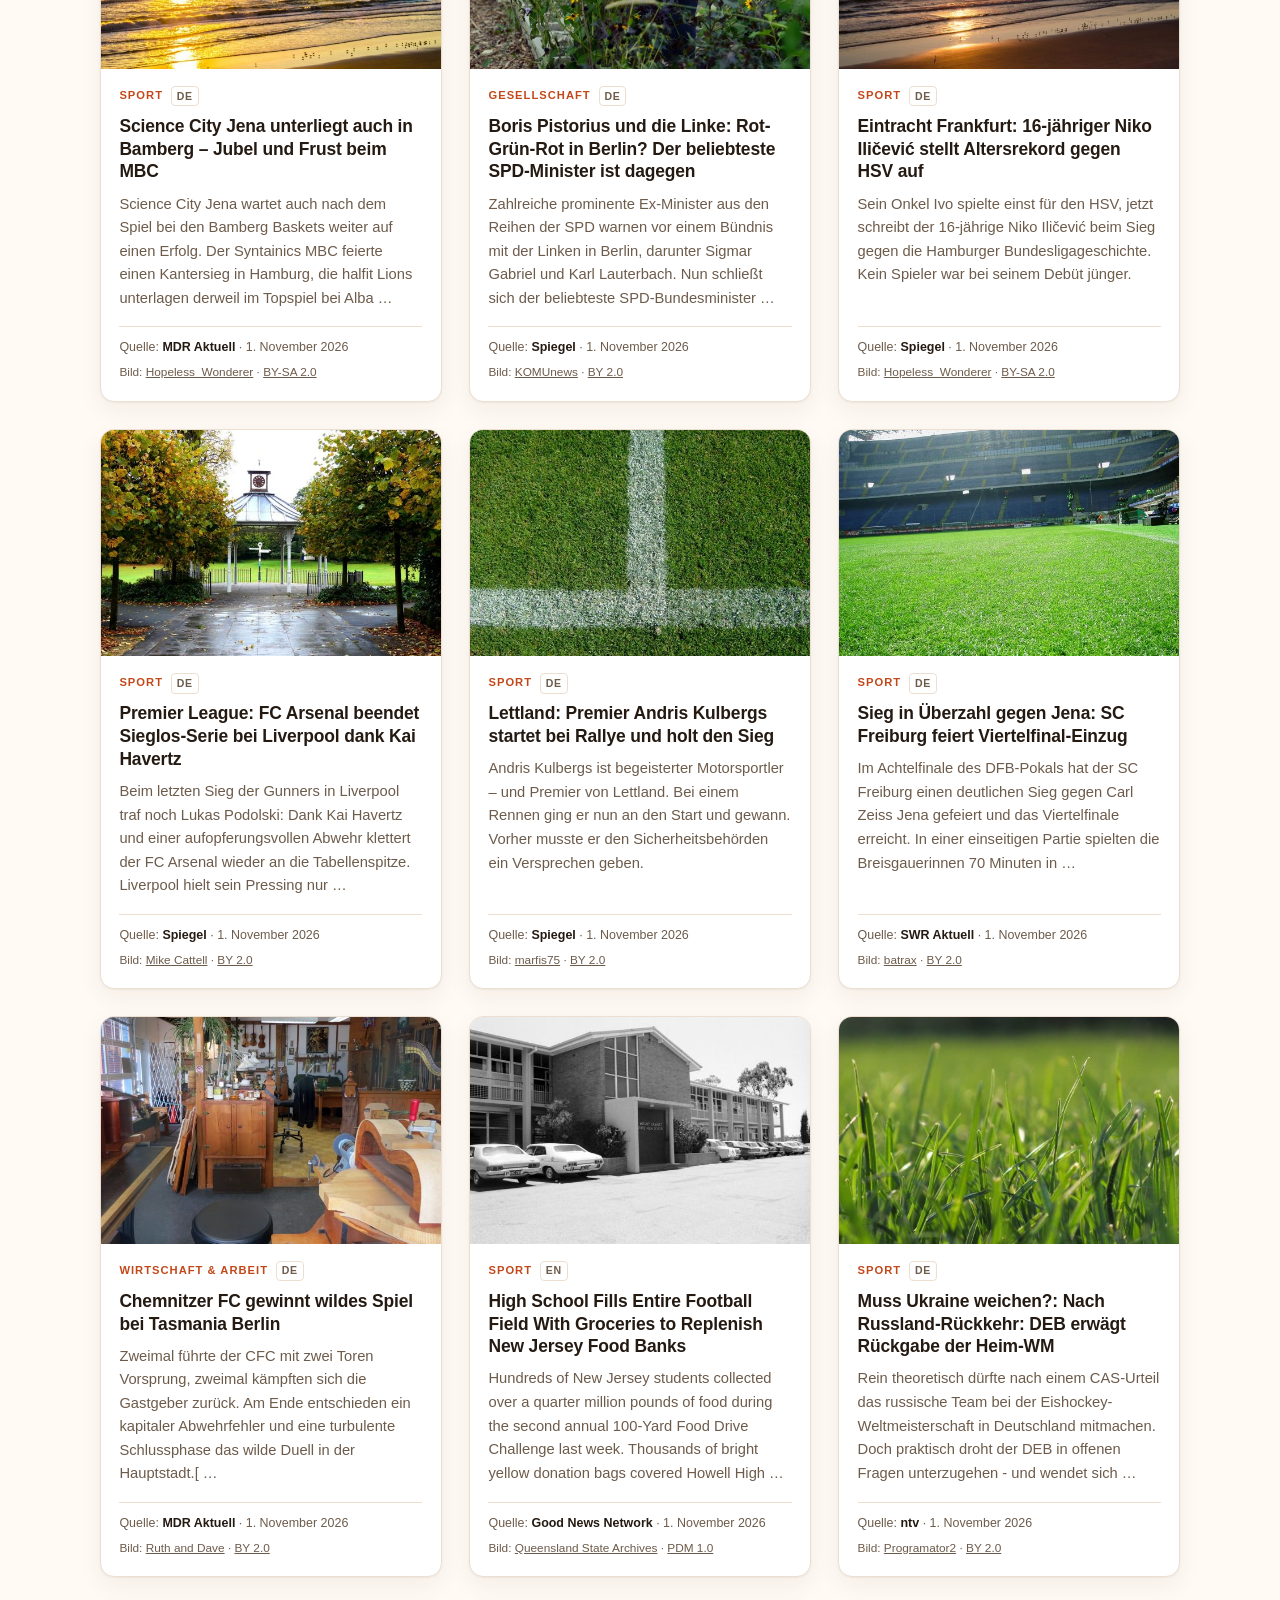
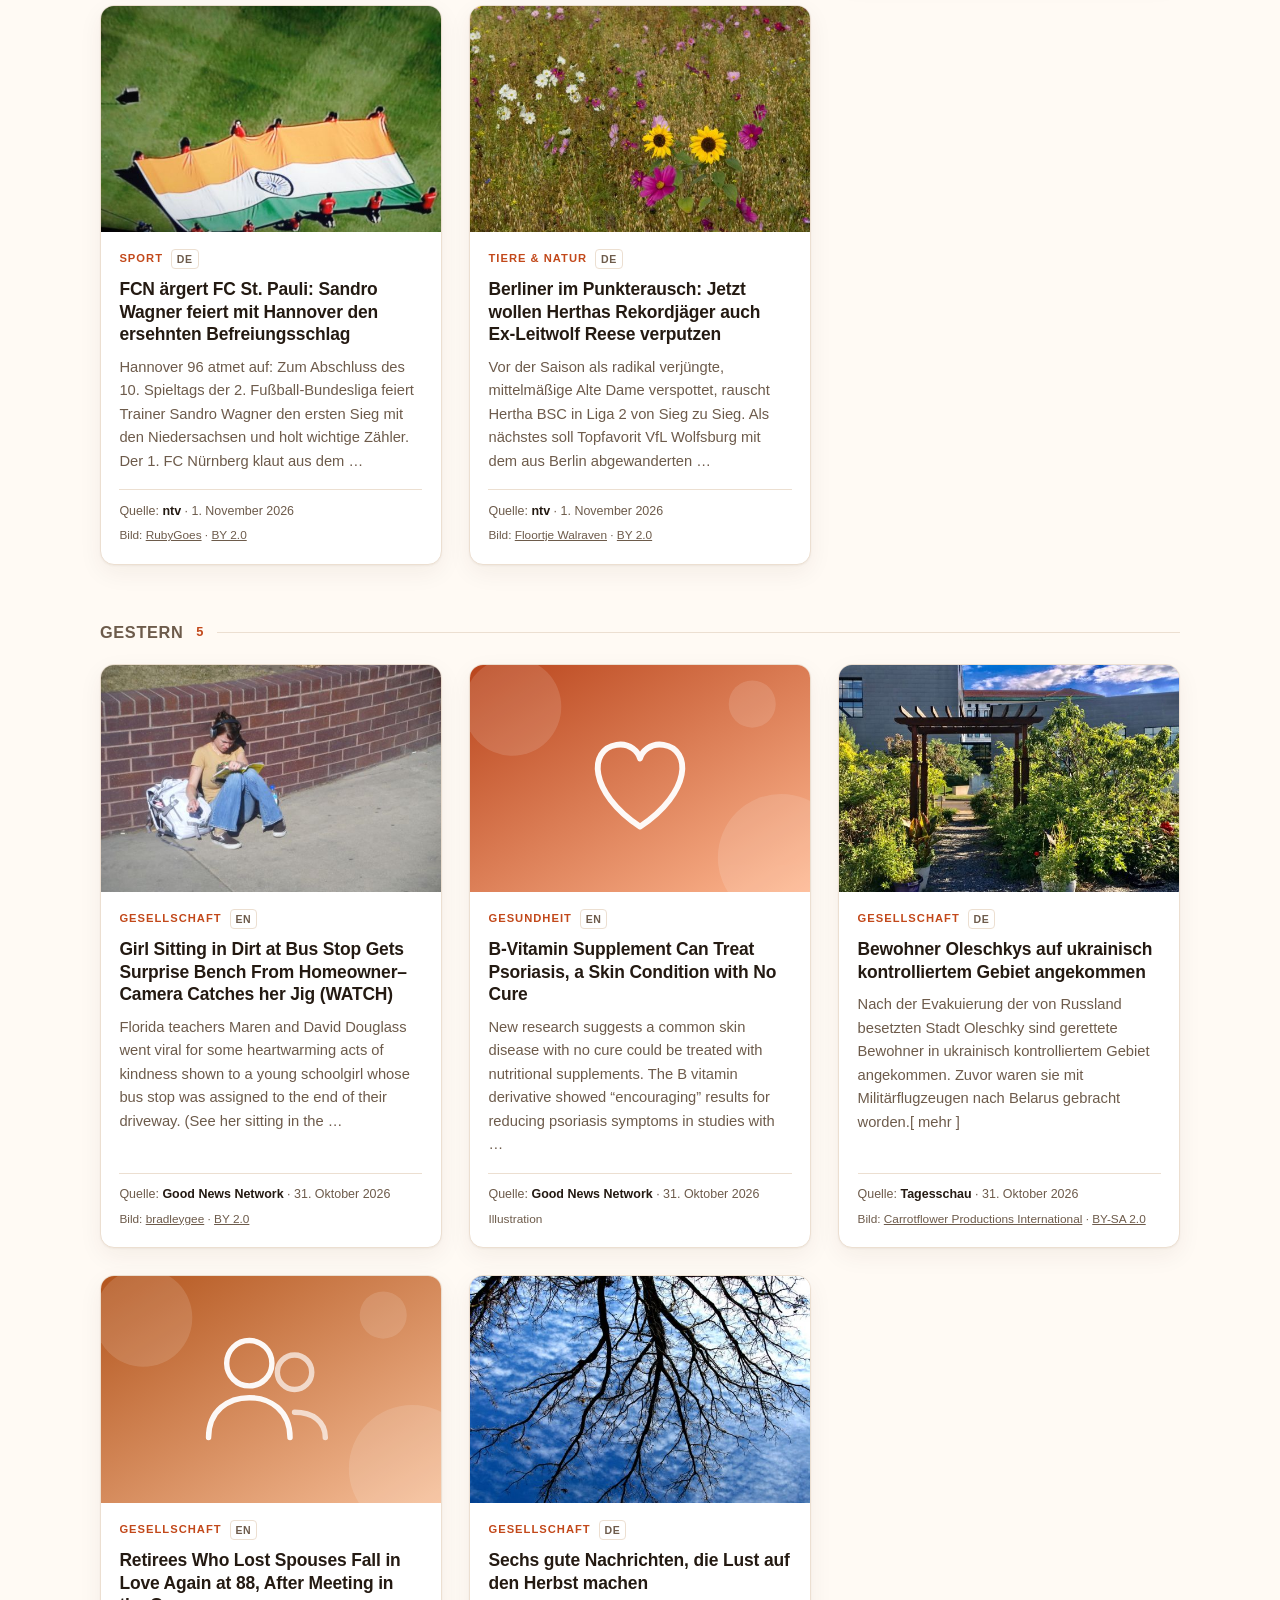
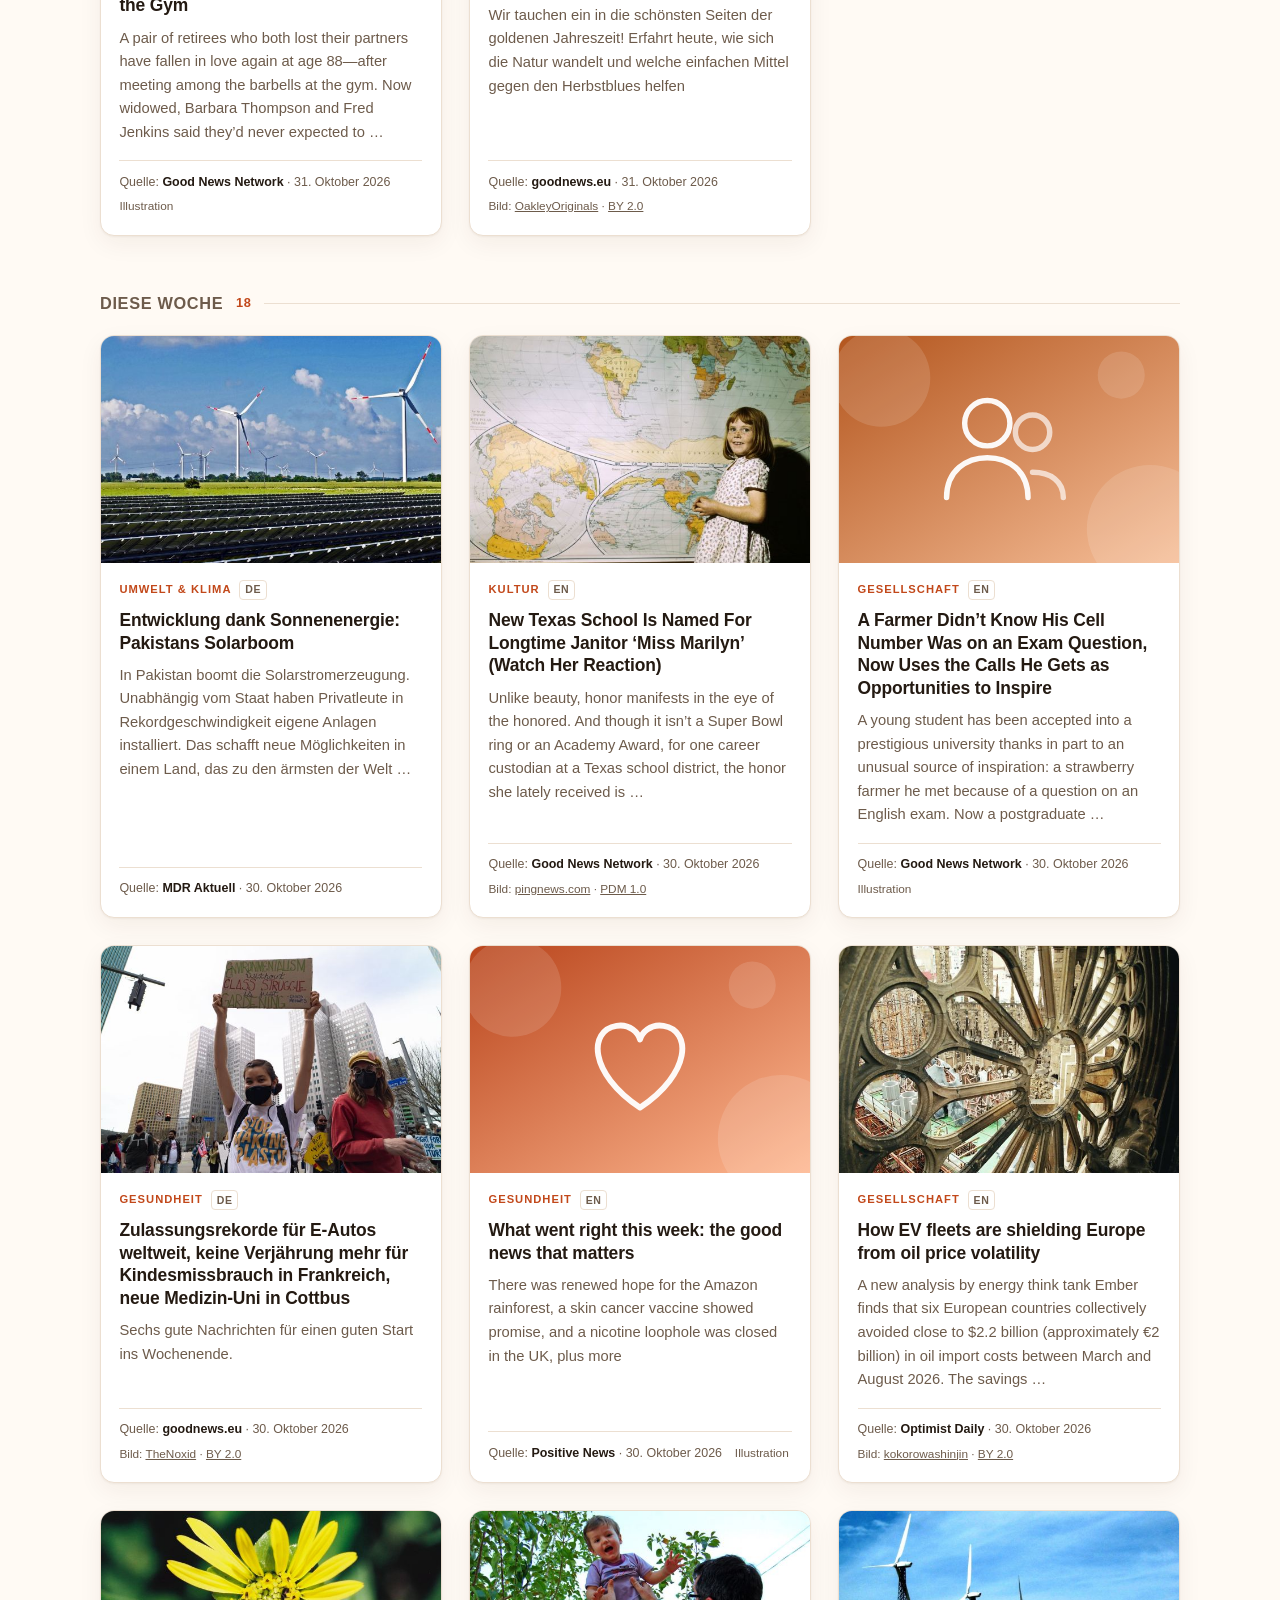
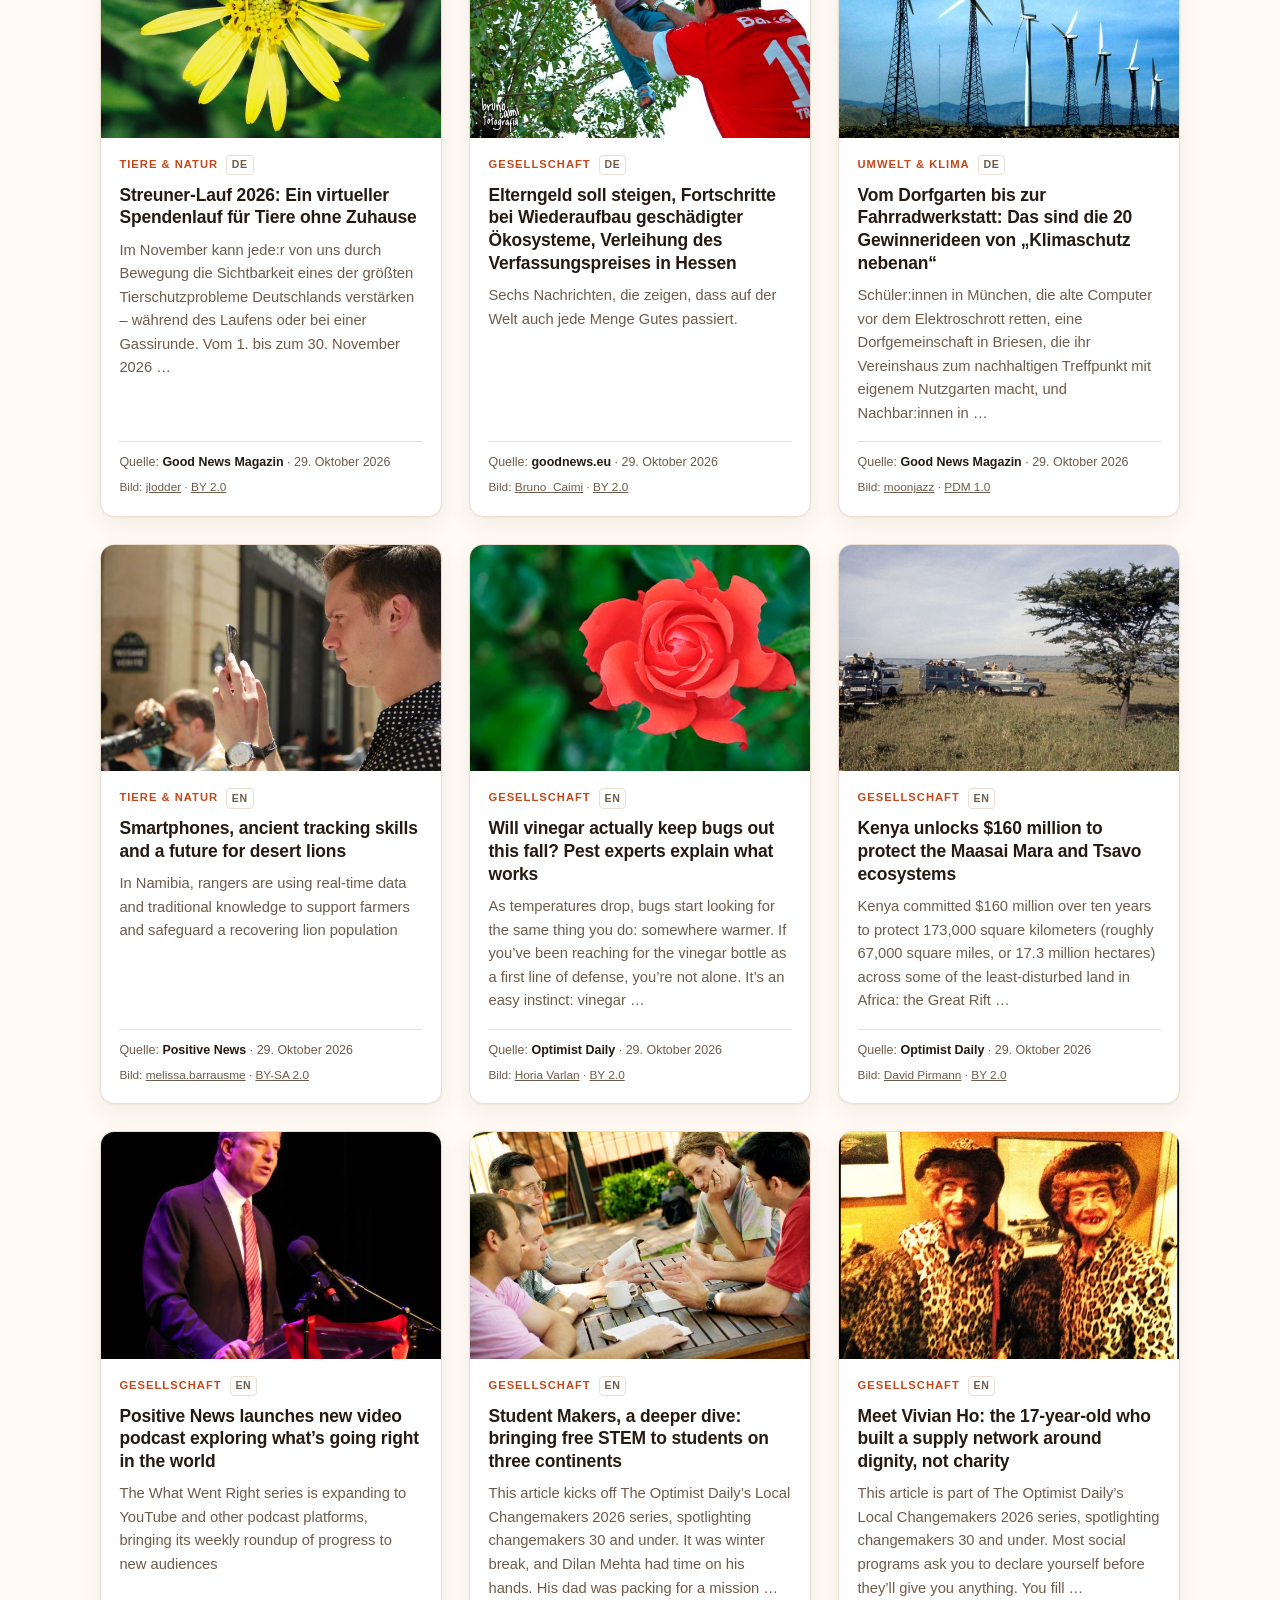
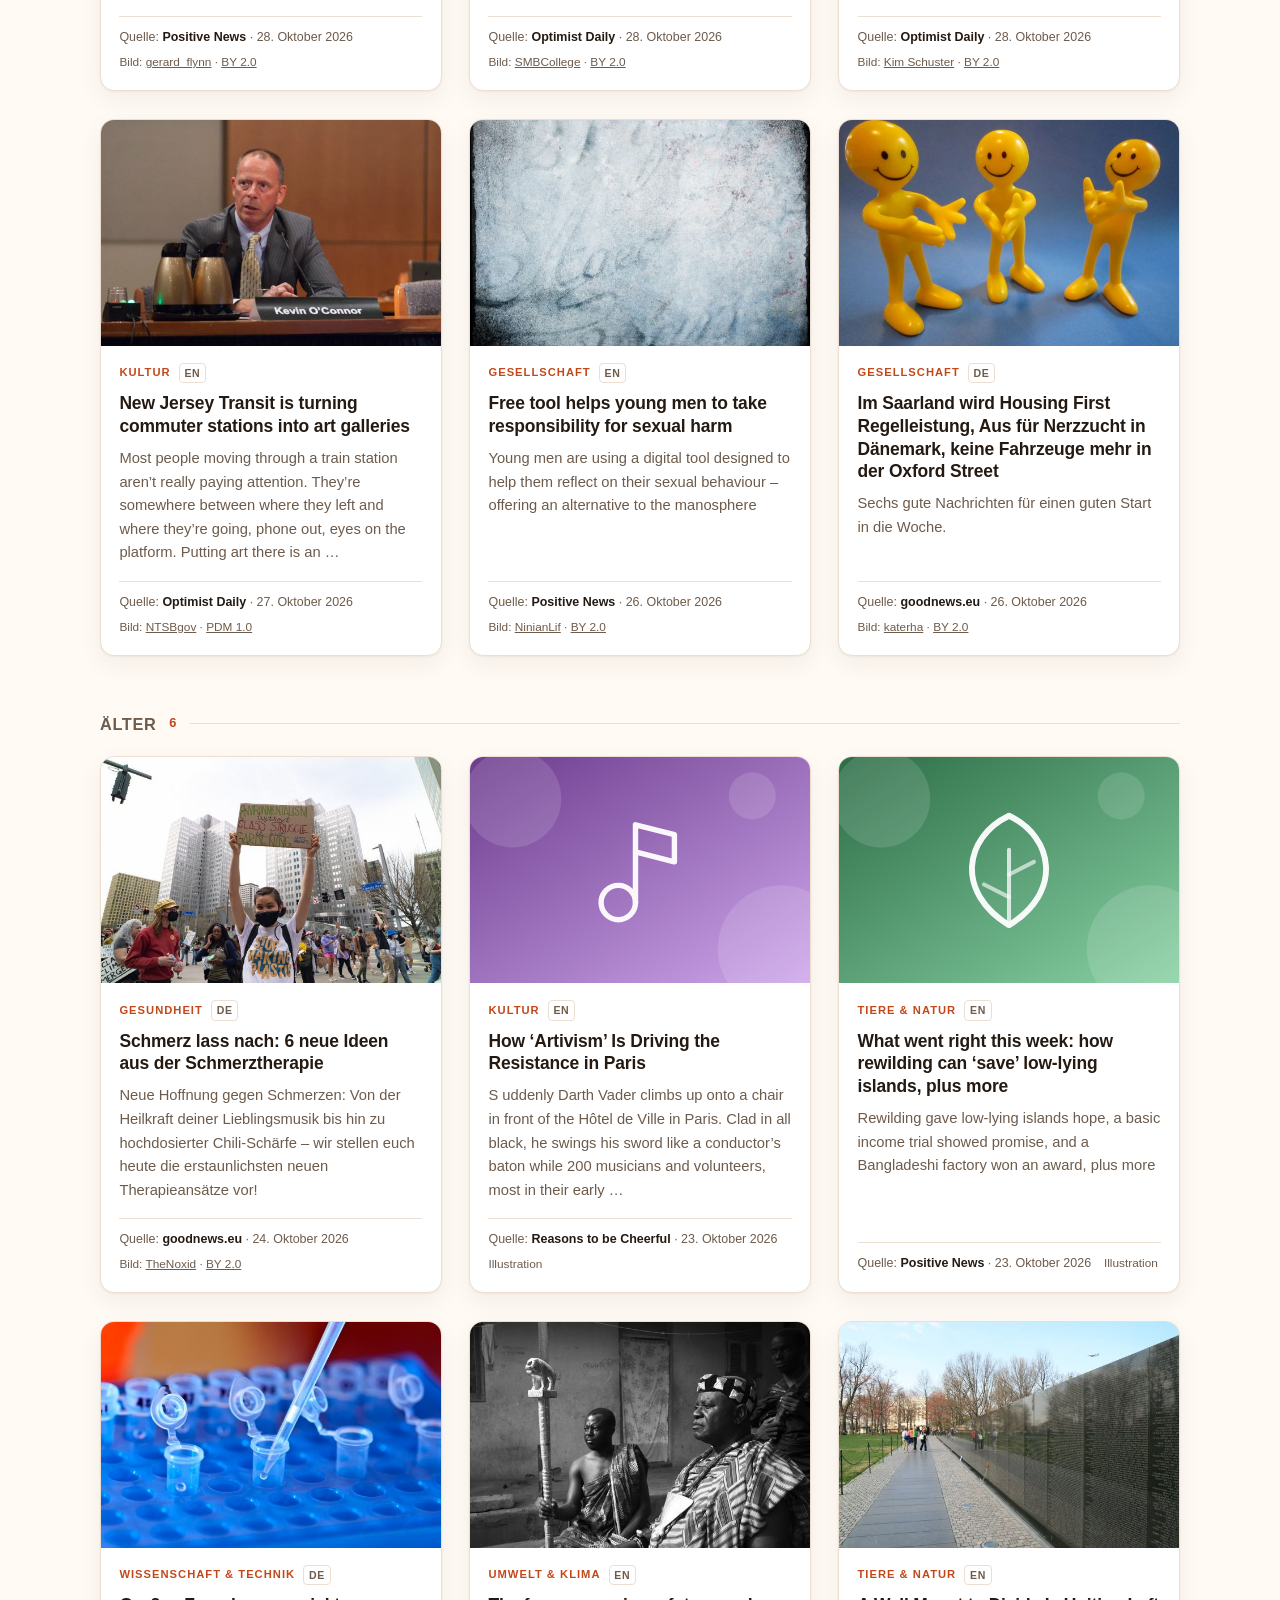
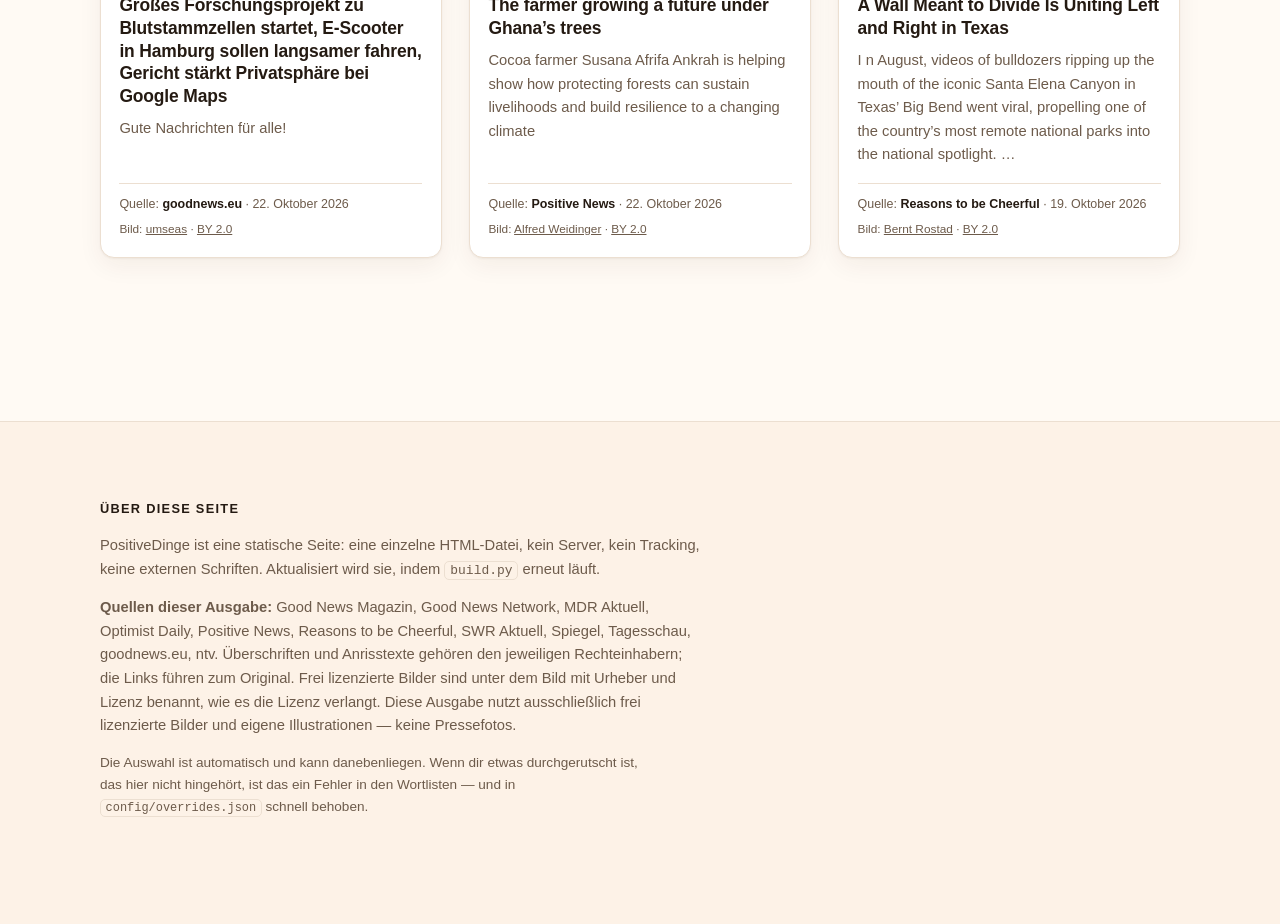
==== commit 697cc340: "Stündliche Aktualisierung (01.11.2026 23:40 UTC)" ====
--- a/index.html
+++ b/index.html
@@ -57,13 +57,13 @@
 
     <dl class="zahlen">
       <div class="zahlen__paar">
-        <dt>Artikel</dt><dd>42</dd>
+        <dt>Artikel</dt><dd>43</dd>
       </div>
       <div class="zahlen__paar">
         <dt>Geprüft</dt><dd>322</dd>
       </div>
       <div class="zahlen__paar">
-        <dt>Ausgesiebt</dt><dd>244</dd>
+        <dt>Ausgesiebt</dt><dd>243</dd>
       </div>
       <div class="zahlen__paar">
         <dt>Quellen</dt><dd>11</dd>
@@ -71,7 +71,7 @@
     </dl>
 
     <p class="kopf__stand">
-      Zuletzt gebaut: <time>01.11.2026 um 19:56 Uhr</time>
+      Zuletzt gebaut: <time>01.11.2026 um 23:40 Uhr</time>
       · <span class="kopf__quellen">11 von 11
       Quellen erreichbar</span>
     </p>
@@ -84,12 +84,12 @@
     <nav class="filter" aria-label="Themen filtern">
       <p class="filter__hinweis">Thema wählen</p>
       <div class="filter__chips" id="chips">
-          <button class="chip is-aktiv" type="button" data-filter="alle" aria-pressed="true">Alle<span class="chip__zahl">42</span></button>
+          <button class="chip is-aktiv" type="button" data-filter="alle" aria-pressed="true">Alle<span class="chip__zahl">43</span></button>
           <button class="chip" type="button" data-filter="tiere-natur" aria-pressed="false">Tiere &amp; Natur<span class="chip__zahl">5</span></button>
           <button class="chip" type="button" data-filter="gesundheit" aria-pressed="false">Gesundheit<span class="chip__zahl">4</span></button>
-          <button class="chip" type="button" data-filter="wissenschaft-technik" aria-pressed="false">Wissenschaft &amp; Technik<span class="chip__zahl">3</span></button>
+          <button class="chip" type="button" data-filter="wissenschaft-technik" aria-pressed="false">Wissenschaft &amp; Technik<span class="chip__zahl">1</span></button>
           <button class="chip" type="button" data-filter="umwelt-klima" aria-pressed="false">Umwelt &amp; Klima<span class="chip__zahl">3</span></button>
-          <button class="chip" type="button" data-filter="sport" aria-pressed="false">Sport<span class="chip__zahl">8</span></button>
+          <button class="chip" type="button" data-filter="sport" aria-pressed="false">Sport<span class="chip__zahl">11</span></button>
           <button class="chip" type="button" data-filter="kultur" aria-pressed="false">Kultur<span class="chip__zahl">3</span></button>
           <button class="chip" type="button" data-filter="wirtschaft-arbeit" aria-pressed="false">Wirtschaft &amp; Arbeit<span class="chip__zahl">1</span></button>
           <button class="chip" type="button" data-filter="gesellschaft" aria-pressed="false">Gesellschaft<span class="chip__zahl">15</span></button>
@@ -103,7 +103,7 @@
 
     <div id="strom">
       <section class="gruppe" aria-labelledby="gruppe-heute">
-        <h2 class="gruppe__titel" id="gruppe-heute">Heute<span class="gruppe__zahl">13</span></h2>
+        <h2 class="gruppe__titel" id="gruppe-heute">Heute<span class="gruppe__zahl">14</span></h2>
         <div class="raster">
         <article class="karte" data-thema="sport" data-sprache="de">
           <div class="karte__bildrahmen"><img class="karte__bild" src="img/cc/af6c0c3df01b85f03134.jpg" alt="Symbolbild zum Thema Sport" width="600" height="449" loading="eager" decoding="async"></div>
@@ -113,11 +113,11 @@
               <span class="karte__sprache" title="Sprache des Originals">DE</span>
             </p>
             <h3 class="karte__titel">
-              <a href="https://www.mdr.de/sport/basketball/basketball-science-city-jena-syntainics-mbc-halfit-lions,spielbericht-bbl-dbbl-100.html" target="_blank" rel="noopener">Science City Jena unterliegt auch in Bamberg – Jubel und Frust beim MBC</a>
-            </h3>
-            <p class="karte__teaser">Science City Jena wartet auch nach dem Spiel bei den Bamberg Baskets weiter auf einen Erfolg. Der Syntainics MBC feierte einen Kantersieg in Hamburg, die halfit Lions unterlagen derweil im Topspiel bei Alba …</p>
-            <p class="karte__fuss">
-              <span class="karte__quelle">Quelle: <strong>MDR Aktuell</strong> · 1. November 2026</span>
+              <a href="https://www.spiegel.de/sport/formel1/formel-1-kimi-antonelli-ist-juengster-weltmeister-der-geschichte-a-b78e9346-c766-4f1b-b503-93a81618588a#ref=rss" target="_blank" rel="noopener">Formel 1: Kimi Antonelli ist jüngster Weltmeister der Geschichte</a>
+            </h3>
+            <p class="karte__teaser">Mit 20 Jahren löst der Italiener Kimi Antonelli Sebastian Vettel als jüngsten Champion der Formel-1-Geschichte ab. Beim Großen Preis von Mexiko genügte ihm ein dritter Platz zum vorzeitigen Titelgewinn.</p>
+            <p class="karte__fuss">
+              <span class="karte__quelle">Quelle: <strong>Spiegel</strong> · 1. November 2026</span>
               <span class="karte__nachweis">Bild: <a href="https://www.flickr.com/photos/62616836@N00" rel="noopener">Fuzzy Gerdes</a> · <a href="https://creativecommons.org/licenses/by/2.0/" rel="noopener">BY 2.0</a></span>
               
             </p>
@@ -131,30 +131,48 @@
               <span class="karte__sprache" title="Sprache des Originals">DE</span>
             </p>
             <h3 class="karte__titel">
-              <a href="https://www.spiegel.de/sport/fussball/eintracht-frankfurt-16-jaehriger-ilicevic-stellt-altersrekord-gegen-hsv-auf-a-605d09f7-ac4b-486e-be7b-ee85dfff4074#ref=rss" target="_blank" rel="noopener">Eintracht Frankfurt: 16-jähriger Iličević stellt Altersrekord gegen HSV auf</a>
-            </h3>
-            <p class="karte__teaser">Sein Onkel Ivo spielte einst für den HSV, jetzt schreibt der 16-jährige Niko Iličević beim Sieg gegen die Hamburger Bundesligageschichte. Kein Spieler war bei seinem Debüt jünger.</p>
-            <p class="karte__fuss">
-              <span class="karte__quelle">Quelle: <strong>Spiegel</strong> · 1. November 2026</span>
+              <a href="https://www.n-tv.de/sport/formel1/Antonelli-kroent-sich-vorzeitig-zum-Formel-1-Weltmeister-id31482975.html" target="_blank" rel="noopener">Vettel-Rekord geknackt: Antonelli krönt sich vorzeitig zum Formel-1-Weltmeister</a>
+            </h3>
+            <p class="karte__teaser">Kimi Antonelli schreibt Formel-1-Geschichte: Der Mercedes-Pilot wird beim Großen Preis von Mexiko vorzeitig Weltmeister und schnappt Sebastian Vettel einen Rekord weg. Der 20-jährige Italiener ist nun der …</p>
+            <p class="karte__fuss">
+              <span class="karte__quelle">Quelle: <strong>ntv</strong> · 1. November 2026</span>
               <span class="karte__nachweis">Bild: <a href="https://www.flickr.com/photos/43521640@N00" rel="noopener">bossco</a> · <a href="https://creativecommons.org/licenses/by/2.0/" rel="noopener">BY 2.0</a></span>
               
             </p>
           </div>
         </article>
         <article class="karte" data-thema="sport" data-sprache="de">
-          <div class="karte__bildrahmen"><img class="karte__bild" src="img/cc/74ef24f3ac6046c4dda7.jpg" alt="Symbolbild zum Thema Sport" width="600" height="449" loading="eager" decoding="async"></div>
-          <div class="karte__inhalt">
-            <p class="karte__kopf">
-              <span class="karte__thema">Sport</span>
-              <span class="karte__sprache" title="Sprache des Originals">DE</span>
-            </p>
-            <h3 class="karte__titel">
-              <a href="https://www.spiegel.de/sport/fussball/premier-league-fc-arsenal-beendet-sieglos-serie-bei-liverpool-dank-kai-havertz-a-e390e90d-a18a-4266-90ec-4827a88a76be#ref=rss" target="_blank" rel="noopener">Premier League: FC Arsenal beendet Sieglos-Serie bei Liverpool dank Kai Havertz</a>
-            </h3>
-            <p class="karte__teaser">Beim letzten Sieg der Gunners in Liverpool traf noch Lukas Podolski: Dank Kai Havertz und einer aufopferungsvollen Abwehr klettert der FC Arsenal wieder an die Tabellenspitze. Liverpool hielt sein Pressing nur …</p>
-            <p class="karte__fuss">
-              <span class="karte__quelle">Quelle: <strong>Spiegel</strong> · 1. November 2026</span>
-              <span class="karte__nachweis">Bild: <a href="https://www.flickr.com/photos/55232718@N00" rel="noopener">batrax</a> · <a href="https://creativecommons.org/licenses/by/2.0/" rel="noopener">BY 2.0</a></span>
+          <div class="karte__bildrahmen"><img class="karte__bild" src="img/cc/d0eddf1bb41d1b2f94fa.jpg" alt="Symbolbild zum Thema Sport" width="600" height="449" loading="eager" decoding="async"></div>
+          <div class="karte__inhalt">
+            <p class="karte__kopf">
+              <span class="karte__thema">Sport</span>
+              <span class="karte__sprache" title="Sprache des Originals">DE</span>
+            </p>
+            <h3 class="karte__titel">
+              <a href="https://www.n-tv.de/sport/nfl/NFL-Horror-Verletzung-ueberschattet-verrueckten-Lions-Sieg-id31482958.html" target="_blank" rel="noopener">Auch Vikings gestürzt: Horror-Verletzung überschattet verrückten Lions-Sieg</a>
+            </h3>
+            <p class="karte__teaser">Die Detroit Lions haben das letzte ungeschlagene Team der NFL, die Minnesota Vikings besiegt. Überschattet wird der Erfolg in Woche 8 jedoch von einer potenziell schweren Verletzung von Linebacker Jack …</p>
+            <p class="karte__fuss">
+              <span class="karte__quelle">Quelle: <strong>ntv</strong> · 1. November 2026</span>
+              <span class="karte__nachweis">Bild: <a href="https://www.flickr.com/photos/75683070@N00" rel="noopener">Ken Lund</a> · <a href="https://creativecommons.org/licenses/by-sa/2.0/" rel="noopener">BY-SA 2.0</a></span>
+              
+            </p>
+          </div>
+        </article>
+        <article class="karte" data-thema="sport" data-sprache="de">
+          <div class="karte__bildrahmen"><img class="karte__bild" src="img/cc/7d12cd1652d843afa55f.jpg" alt="Symbolbild zum Thema Sport" width="600" height="397" loading="lazy" decoding="async"></div>
+          <div class="karte__inhalt">
+            <p class="karte__kopf">
+              <span class="karte__thema">Sport</span>
+              <span class="karte__sprache" title="Sprache des Originals">DE</span>
+            </p>
+            <h3 class="karte__titel">
+              <a href="https://www.mdr.de/sport/basketball/basketball-science-city-jena-syntainics-mbc-halfit-lions,spielbericht-bbl-dbbl-100.html" target="_blank" rel="noopener">Science City Jena unterliegt auch in Bamberg – Jubel und Frust beim MBC</a>
+            </h3>
+            <p class="karte__teaser">Science City Jena wartet auch nach dem Spiel bei den Bamberg Baskets weiter auf einen Erfolg. Der Syntainics MBC feierte einen Kantersieg in Hamburg, die halfit Lions unterlagen derweil im Topspiel bei Alba …</p>
+            <p class="karte__fuss">
+              <span class="karte__quelle">Quelle: <strong>MDR Aktuell</strong> · 1. November 2026</span>
+              <span class="karte__nachweis">Bild: <a href="https://www.flickr.com/photos/88084017@N07" rel="noopener">Hopeless_Wonderer</a> · <a href="https://creativecommons.org/licenses/by-sa/2.0/" rel="noopener">BY-SA 2.0</a></span>
               
             </p>
           </div>
@@ -167,9 +185,9 @@
               <span class="karte__sprache" title="Sprache des Originals">DE</span>
             </p>
             <h3 class="karte__titel">
-              <a href="https://www.spiegel.de/sport/lettland-regierungschef-andris-kulbergs-nimmt-nach-kompromiss-mit-sicherheitsbehoerden-an-rallye-teil-a-5c852588-f85e-483b-807c-b38536b05aab#ref=rss" target="_blank" rel="noopener">Lettland: Regierungschef Andris Kulbergs nimmt nach Kompromiss mit Sicherheitsbehörden an Rallye teil</a>
-            </h3>
-            <p class="karte__teaser">Andris Kulbergs ist begeisterter Motorsportler – und Premier von Lettland. Bei einem Rennen ging er nun an den Start und gewann. Vorher musste er den Sicherheitsbehörden ein Versprechen geben.</p>
+              <a href="https://www.spiegel.de/politik/boris-pistorius-und-die-linke-rot-gruen-rot-in-berlin-der-beliebteste-spd-minister-ist-dagegen-a-5113cae7-8b8a-4be1-9ef7-1ce6f90dc25a#ref=rss" target="_blank" rel="noopener">Boris Pistorius und die Linke: Rot-Grün-Rot in Berlin? Der beliebteste SPD-Minister ist dagegen</a>
+            </h3>
+            <p class="karte__teaser">Zahlreiche prominente Ex-Minister aus den Reihen der SPD warnen vor einem Bündnis mit der Linken in Berlin, darunter Sigmar Gabriel und Karl Lauterbach. Nun schließt sich der beliebteste SPD-Bundesminister …</p>
             <p class="karte__fuss">
               <span class="karte__quelle">Quelle: <strong>Spiegel</strong> · 1. November 2026</span>
               <span class="karte__nachweis">Bild: <a href="https://www.flickr.com/photos/12801018@N00" rel="noopener">KOMUnews</a> · <a href="https://creativecommons.org/licenses/by/2.0/" rel="noopener">BY 2.0</a></span>
@@ -178,6 +196,24 @@
           </div>
         </article>
         <article class="karte" data-thema="sport" data-sprache="de">
+          <div class="karte__bildrahmen"><img class="karte__bild" src="img/cc/11994e084bf244e9e3ad.jpg" alt="Symbolbild zum Thema Sport" width="600" height="397" loading="lazy" decoding="async"></div>
+          <div class="karte__inhalt">
+            <p class="karte__kopf">
+              <span class="karte__thema">Sport</span>
+              <span class="karte__sprache" title="Sprache des Originals">DE</span>
+            </p>
+            <h3 class="karte__titel">
+              <a href="https://www.spiegel.de/sport/fussball/eintracht-frankfurt-16-jaehriger-ilicevic-stellt-altersrekord-gegen-hsv-auf-a-605d09f7-ac4b-486e-be7b-ee85dfff4074#ref=rss" target="_blank" rel="noopener">Eintracht Frankfurt: 16-jähriger Niko Iličević stellt Altersrekord gegen HSV auf</a>
+            </h3>
+            <p class="karte__teaser">Sein Onkel Ivo spielte einst für den HSV, jetzt schreibt der 16-jährige Niko Iličević beim Sieg gegen die Hamburger Bundesligageschichte. Kein Spieler war bei seinem Debüt jünger.</p>
+            <p class="karte__fuss">
+              <span class="karte__quelle">Quelle: <strong>Spiegel</strong> · 1. November 2026</span>
+              <span class="karte__nachweis">Bild: <a href="https://www.flickr.com/photos/88084017@N07" rel="noopener">Hopeless_Wonderer</a> · <a href="https://creativecommons.org/licenses/by-sa/2.0/" rel="noopener">BY-SA 2.0</a></span>
+              
+            </p>
+          </div>
+        </article>
+        <article class="karte" data-thema="sport" data-sprache="de">
           <div class="karte__bildrahmen"><img class="karte__bild" src="img/cc/3fdcc004e65c0f1fa310.jpg" alt="Symbolbild zum Thema Sport" width="600" height="449" loading="lazy" decoding="async"></div>
           <div class="karte__inhalt">
             <p class="karte__kopf">
@@ -185,18 +221,54 @@
               <span class="karte__sprache" title="Sprache des Originals">DE</span>
             </p>
             <h3 class="karte__titel">
+              <a href="https://www.spiegel.de/sport/fussball/premier-league-fc-arsenal-beendet-sieglos-serie-bei-liverpool-dank-kai-havertz-a-e390e90d-a18a-4266-90ec-4827a88a76be#ref=rss" target="_blank" rel="noopener">Premier League: FC Arsenal beendet Sieglos-Serie bei Liverpool dank Kai Havertz</a>
+            </h3>
+            <p class="karte__teaser">Beim letzten Sieg der Gunners in Liverpool traf noch Lukas Podolski: Dank Kai Havertz und einer aufopferungsvollen Abwehr klettert der FC Arsenal wieder an die Tabellenspitze. Liverpool hielt sein Pressing nur …</p>
+            <p class="karte__fuss">
+              <span class="karte__quelle">Quelle: <strong>Spiegel</strong> · 1. November 2026</span>
+              <span class="karte__nachweis">Bild: <a href="https://www.flickr.com/photos/27406286@N05" rel="noopener">Mike Cattell</a> · <a href="https://creativecommons.org/licenses/by/2.0/" rel="noopener">BY 2.0</a></span>
+              
+            </p>
+          </div>
+        </article>
+        <article class="karte" data-thema="sport" data-sprache="de">
+          <div class="karte__bildrahmen"><img class="karte__bild" src="img/cc/ad496eb2752755b9993e.jpg" alt="Symbolbild zum Thema Sport" width="600" height="449" loading="lazy" decoding="async"></div>
+          <div class="karte__inhalt">
+            <p class="karte__kopf">
+              <span class="karte__thema">Sport</span>
+              <span class="karte__sprache" title="Sprache des Originals">DE</span>
+            </p>
+            <h3 class="karte__titel">
+              <a href="https://www.spiegel.de/sport/lettland-regierungschef-andris-kulbergs-nimmt-nach-kompromiss-mit-sicherheitsbehoerden-an-rallye-teil-a-5c852588-f85e-483b-807c-b38536b05aab#ref=rss" target="_blank" rel="noopener">Lettland: Premier Andris Kulbergs startet bei Rallye und holt den Sieg</a>
+            </h3>
+            <p class="karte__teaser">Andris Kulbergs ist begeisterter Motorsportler – und Premier von Lettland. Bei einem Rennen ging er nun an den Start und gewann. Vorher musste er den Sicherheitsbehörden ein Versprechen geben.</p>
+            <p class="karte__fuss">
+              <span class="karte__quelle">Quelle: <strong>Spiegel</strong> · 1. November 2026</span>
+              <span class="karte__nachweis">Bild: <a href="https://www.flickr.com/photos/45409431@N00" rel="noopener">marfis75</a> · <a href="https://creativecommons.org/licenses/by/2.0/" rel="noopener">BY 2.0</a></span>
+              
+            </p>
+          </div>
+        </article>
+        <article class="karte" data-thema="sport" data-sprache="de">
+          <div class="karte__bildrahmen"><img class="karte__bild" src="img/cc/74ef24f3ac6046c4dda7.jpg" alt="Symbolbild zum Thema Sport" width="600" height="449" loading="lazy" decoding="async"></div>
+          <div class="karte__inhalt">
+            <p class="karte__kopf">
+              <span class="karte__thema">Sport</span>
+              <span class="karte__sprache" title="Sprache des Originals">DE</span>
+            </p>
+            <h3 class="karte__titel">
               <a href="https://www.swr.de/sport/fussball/dfb-pokal-frauen-freiburg-jena-spielbericht-100.html" target="_blank" rel="noopener">Sieg in Überzahl gegen Jena: SC Freiburg feiert Viertelfinal-Einzug</a>
             </h3>
             <p class="karte__teaser">Im Achtelfinale des DFB-Pokals hat der SC Freiburg einen deutlichen Sieg gegen Carl Zeiss Jena gefeiert und das Viertelfinale erreicht. In einer einseitigen Partie spielten die Breisgauerinnen 70 Minuten in …</p>
             <p class="karte__fuss">
               <span class="karte__quelle">Quelle: <strong>SWR Aktuell</strong> · 1. November 2026</span>
-              <span class="karte__nachweis">Bild: <a href="https://www.flickr.com/photos/27406286@N05" rel="noopener">Mike Cattell</a> · <a href="https://creativecommons.org/licenses/by/2.0/" rel="noopener">BY 2.0</a></span>
+              <span class="karte__nachweis">Bild: <a href="https://www.flickr.com/photos/55232718@N00" rel="noopener">batrax</a> · <a href="https://creativecommons.org/licenses/by/2.0/" rel="noopener">BY 2.0</a></span>
               
             </p>
           </div>
         </article>
         <article class="karte" data-thema="wirtschaft-arbeit" data-sprache="de">
-          <div class="karte__bildrahmen"><img class="karte__bild" src="img/kachel-wirtschaft-arbeit.svg" alt="" width="800" height="500" loading="lazy" decoding="async"></div>
+          <div class="karte__bildrahmen"><img class="karte__bild" src="img/cc/c129c0b918a37515530e.jpg" alt="Symbolbild zum Thema Wirtschaft &amp; Arbeit" width="600" height="449" loading="lazy" decoding="async"></div>
           <div class="karte__inhalt">
             <p class="karte__kopf">
               <span class="karte__thema">Wirtschaft &amp; Arbeit</span>
@@ -208,7 +280,7 @@
             <p class="karte__teaser">Zweimal führte der CFC mit zwei Toren Vorsprung, zweimal kämpften sich die Gastgeber zurück. Am Ende entschieden ein kapitaler Abwehrfehler und eine turbulente Schlussphase das wilde Duell in der Hauptstadt.[ …</p>
             <p class="karte__fuss">
               <span class="karte__quelle">Quelle: <strong>MDR Aktuell</strong> · 1. November 2026</span>
-              <span class="karte__nachweis">Illustration</span>
+              <span class="karte__nachweis">Bild: <a href="https://www.flickr.com/photos/95142644@N00" rel="noopener">Ruth and Dave</a> · <a href="https://creativecommons.org/licenses/by/2.0/" rel="noopener">BY 2.0</a></span>
               
             </p>
           </div>
@@ -232,7 +304,7 @@
           </div>
         </article>
         <article class="karte" data-thema="sport" data-sprache="de">
-          <div class="karte__bildrahmen"><img class="karte__bild" src="img/cc/11994e084bf244e9e3ad.jpg" alt="Symbolbild zum Thema Sport" width="600" height="397" loading="lazy" decoding="async"></div>
+          <div class="karte__bildrahmen"><img class="karte__bild" src="img/cc/2eea9a6861856603b8e8.jpg" alt="Symbolbild zum Thema Sport" width="600" height="337" loading="lazy" decoding="async"></div>
           <div class="karte__inhalt">
             <p class="karte__kopf">
               <span class="karte__thema">Sport</span>
@@ -244,13 +316,13 @@
             <p class="karte__teaser">Rein theoretisch dürfte nach einem CAS-Urteil das russische Team bei der Eishockey-Weltmeisterschaft in Deutschland mitmachen. Doch praktisch droht der DEB in offenen Fragen unterzugehen - und wendet sich …</p>
             <p class="karte__fuss">
               <span class="karte__quelle">Quelle: <strong>ntv</strong> · 1. November 2026</span>
-              <span class="karte__nachweis">Bild: <a href="https://www.flickr.com/photos/88084017@N07" rel="noopener">Hopeless_Wonderer</a> · <a href="https://creativecommons.org/licenses/by-sa/2.0/" rel="noopener">BY-SA 2.0</a></span>
+              <span class="karte__nachweis">Bild: <a href="https://www.flickr.com/photos/30356354@N05" rel="noopener">Programator2</a> · <a href="https://creativecommons.org/licenses/by/2.0/" rel="noopener">BY 2.0</a></span>
               
             </p>
           </div>
         </article>
         <article class="karte" data-thema="sport" data-sprache="de">
-          <div class="karte__bildrahmen"><img class="karte__bild" src="img/cc/d0eddf1bb41d1b2f94fa.jpg" alt="Symbolbild zum Thema Sport" width="600" height="449" loading="lazy" decoding="async"></div>
+          <div class="karte__bildrahmen"><img class="karte__bild" src="img/cc/84e640afaa6fc089492e.jpg" alt="Symbolbild zum Thema Sport" width="600" height="449" loading="lazy" decoding="async"></div>
           <div class="karte__inhalt">
             <p class="karte__kopf">
               <span class="karte__thema">Sport</span>
@@ -262,25 +334,7 @@
             <p class="karte__teaser">Hannover 96 atmet auf: Zum Abschluss des 10. Spieltags der 2. Fußball-Bundesliga feiert Trainer Sandro Wagner den ersten Sieg mit den Niedersachsen und holt wichtige Zähler. Der 1. FC Nürnberg klaut aus dem …</p>
             <p class="karte__fuss">
               <span class="karte__quelle">Quelle: <strong>ntv</strong> · 1. November 2026</span>
-              <span class="karte__nachweis">Bild: <a href="https://www.flickr.com/photos/75683070@N00" rel="noopener">Ken Lund</a> · <a href="https://creativecommons.org/licenses/by-sa/2.0/" rel="noopener">BY-SA 2.0</a></span>
-              
-            </p>
-          </div>
-        </article>
-        <article class="karte" data-thema="wissenschaft-technik" data-sprache="de">
-          <div class="karte__bildrahmen"><img class="karte__bild" src="img/cc/7b3d6652a9d4b44ba113.jpg" alt="Symbolbild zum Thema Wissenschaft &amp; Technik" width="600" height="406" loading="lazy" decoding="async"></div>
-          <div class="karte__inhalt">
-            <p class="karte__kopf">
-              <span class="karte__thema">Wissenschaft &amp; Technik</span>
-              <span class="karte__sprache" title="Sprache des Originals">DE</span>
-            </p>
-            <h3 class="karte__titel">
-              <a href="https://www.n-tv.de/panorama/Deutschland-droht-ein-langes-Geburtentief-id31481904.html" target="_blank" rel="noopener">Baby-Prognose in IW-Studie: Deutschland droht ein langes Geburtentief</a>
-            </h3>
-            <p class="karte__teaser">So wenige Babys wie seit Kriegsende nicht mehr: Deutschland steckt im Geburtentief. Eine Studie macht wenig Hoffnung auf eine schnelle Wende - und zeigt, warum der Weg aus der Krise so schwer wird.</p>
-            <p class="karte__fuss">
-              <span class="karte__quelle">Quelle: <strong>ntv</strong> · 1. November 2026</span>
-              <span class="karte__nachweis">Bild: <a href="https://www.flickr.com/photos/26835854@N07" rel="noopener">umseas</a> · <a href="https://creativecommons.org/licenses/by/2.0/" rel="noopener">BY 2.0</a></span>
+              <span class="karte__nachweis">Bild: <a href="https://www.flickr.com/photos/61997808@N00" rel="noopener">RubyGoes</a> · <a href="https://creativecommons.org/licenses/by/2.0/" rel="noopener">BY 2.0</a></span>
               
             </p>
           </div>
@@ -299,42 +353,6 @@
             <p class="karte__fuss">
               <span class="karte__quelle">Quelle: <strong>ntv</strong> · 1. November 2026</span>
               <span class="karte__nachweis">Bild: <a href="https://www.flickr.com/photos/13521837@N00" rel="noopener">Floortje Walraven</a> · <a href="https://creativecommons.org/licenses/by/2.0/" rel="noopener">BY 2.0</a></span>
-              
-            </p>
-          </div>
-        </article>
-        <article class="karte" data-thema="wissenschaft-technik" data-sprache="de">
-          <div class="karte__bildrahmen"><img class="karte__bild" src="img/cc/10693811d851ea1558ce.jpg" alt="Symbolbild zum Thema Wissenschaft &amp; Technik" width="600" height="400" loading="lazy" decoding="async"></div>
-          <div class="karte__inhalt">
-            <p class="karte__kopf">
-              <span class="karte__thema">Wissenschaft &amp; Technik</span>
-              <span class="karte__sprache" title="Sprache des Originals">DE</span>
-            </p>
-            <h3 class="karte__titel">
-              <a href="https://www.n-tv.de/wissen/Extremes-Nasa-Experiment-geht-erfolgreich-zu-Ende-id31481503.html" target="_blank" rel="noopener">Zweite Mars-Simulation: Extremes Nasa-Experiment geht erfolgreich zu Ende</a>
-            </h3>
-            <p class="karte__teaser">Nach 378 Tagen Isolation beenden die vier Freiwilligen das ungewöhnliche Experiment, das auf 160 Quadratmetern ausgerichtet wird. Die Nasa testet so, wie Menschen künftige Mars-Missionen bewältigen können. …</p>
-            <p class="karte__fuss">
-              <span class="karte__quelle">Quelle: <strong>ntv</strong> · 1. November 2026</span>
-              <span class="karte__nachweis">Bild: <a href="https://www.flickr.com/photos/95352257@N06" rel="noopener">UnitedSoybeanBoard</a> · <a href="https://creativecommons.org/licenses/by/2.0/" rel="noopener">BY 2.0</a></span>
-              
-            </p>
-          </div>
-        </article>
-        <article class="karte" data-thema="sport" data-sprache="de">
-          <div class="karte__bildrahmen"><img class="karte__bild" src="img/kachel-sport.svg" alt="" width="800" height="500" loading="lazy" decoding="async"></div>
-          <div class="karte__inhalt">
-            <p class="karte__kopf">
-              <span class="karte__thema">Sport</span>
-              <span class="karte__sprache" title="Sprache des Originals">DE</span>
-            </p>
-            <h3 class="karte__titel">
-              <a href="https://www.n-tv.de/sport/formel1/In-Lewis-Hamilton-lebt-nach-Ferrari-Coup-der-Gedanke-an-Michael-id31481220.html" target="_blank" rel="noopener">Erste Pole Position in Rot: In Lewis Hamilton lebt nach Ferrari-Coup der Gedanke &quot;an Michael&quot;</a>
-            </h3>
-            <p class="karte__teaser">Während Kimi Antonelli kurz vor der Formel-1-Krönung steht, gelingt auch Rekordchampion Lewis Hamilton beim Grand Prix von Mexiko Historisches. Seine erste Pole mit Ferrari lässt beim Briten Erinnerungen an …</p>
-            <p class="karte__fuss">
-              <span class="karte__quelle">Quelle: <strong>ntv</strong> · 1. November 2026</span>
-              <span class="karte__nachweis">Illustration</span>
               
             </p>
           </div>
@@ -746,7 +764,7 @@
           </div>
         </article>
         <article class="karte" data-thema="gesellschaft" data-sprache="de">
-          <div class="karte__bildrahmen"><img class="karte__bild" src="img/cc/1d14b0391ef53b5707ff.jpg" alt="Symbolbild zum Thema Gesellschaft" width="600" height="398" loading="lazy" decoding="async"></div>
+          <div class="karte__bildrahmen"><img class="karte__bild" src="img/cc/139c988fbc1bc2ce7bd9.jpg" alt="Symbolbild zum Thema Gesellschaft" width="600" height="449" loading="lazy" decoding="async"></div>
           <div class="karte__inhalt">
             <p class="karte__kopf">
               <span class="karte__thema">Gesellschaft</span>
@@ -758,7 +776,7 @@
             <p class="karte__teaser">Sechs gute Nachrichten für einen guten Start in die Woche.</p>
             <p class="karte__fuss">
               <span class="karte__quelle">Quelle: <strong>goodnews.eu</strong> · 26. Oktober 2026</span>
-              <span class="karte__nachweis">Bild: <a href="https://www.flickr.com/photos/24662369@N07" rel="noopener">NASA Goddard Photo and Video</a> · <a href="https://creativecommons.org/licenses/by/2.0/" rel="noopener">BY 2.0</a></span>
+              <span class="karte__nachweis">Bild: <a href="https://www.flickr.com/photos/8489692@N03" rel="noopener">katerha</a> · <a href="https://creativecommons.org/licenses/by/2.0/" rel="noopener">BY 2.0</a></span>
               
             </p>
           </div>
@@ -823,7 +841,7 @@
           </div>
         </article>
         <article class="karte" data-thema="wissenschaft-technik" data-sprache="de">
-          <div class="karte__bildrahmen"><img class="karte__bild" src="img/cc/95481f434d73b1b09a86.jpg" alt="Symbolbild zum Thema Wissenschaft &amp; Technik" width="600" height="399" loading="lazy" decoding="async"></div>
+          <div class="karte__bildrahmen"><img class="karte__bild" src="img/cc/7b3d6652a9d4b44ba113.jpg" alt="Symbolbild zum Thema Wissenschaft &amp; Technik" width="600" height="406" loading="lazy" decoding="async"></div>
           <div class="karte__inhalt">
             <p class="karte__kopf">
               <span class="karte__thema">Wissenschaft &amp; Technik</span>
@@ -835,7 +853,7 @@
             <p class="karte__teaser">Gute Nachrichten für alle!</p>
             <p class="karte__fuss">
               <span class="karte__quelle">Quelle: <strong>goodnews.eu</strong> · 22. Oktober 2026</span>
-              <span class="karte__nachweis">Bild: <a href="https://www.flickr.com/photos/34402227@N03" rel="noopener">U.S. Army Combat Capabilities Development Command</a> · <a href="https://creativecommons.org/licenses/by-sa/2.0/" rel="noopener">BY-SA 2.0</a></span>
+              <span class="karte__nachweis">Bild: <a href="https://www.flickr.com/photos/26835854@N07" rel="noopener">umseas</a> · <a href="https://creativecommons.org/licenses/by/2.0/" rel="noopener">BY 2.0</a></span>
               
             </p>
           </div>
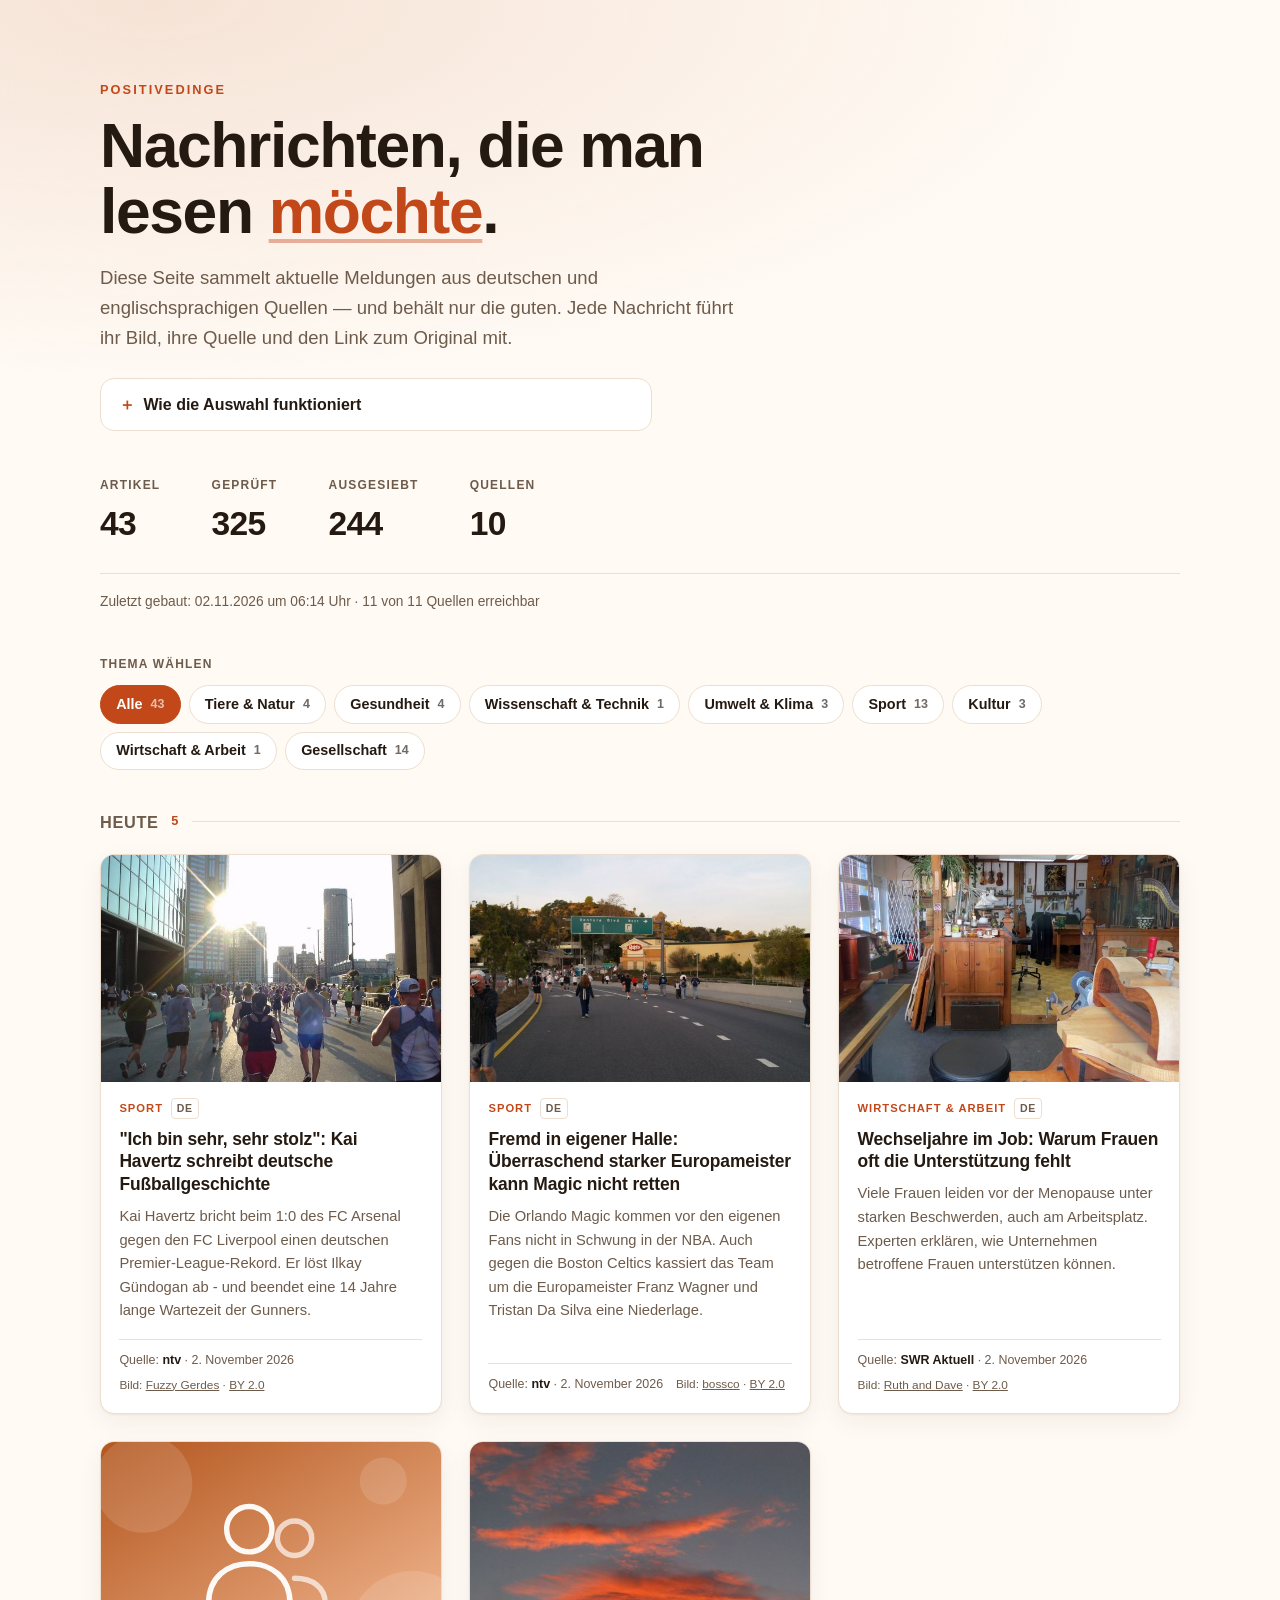
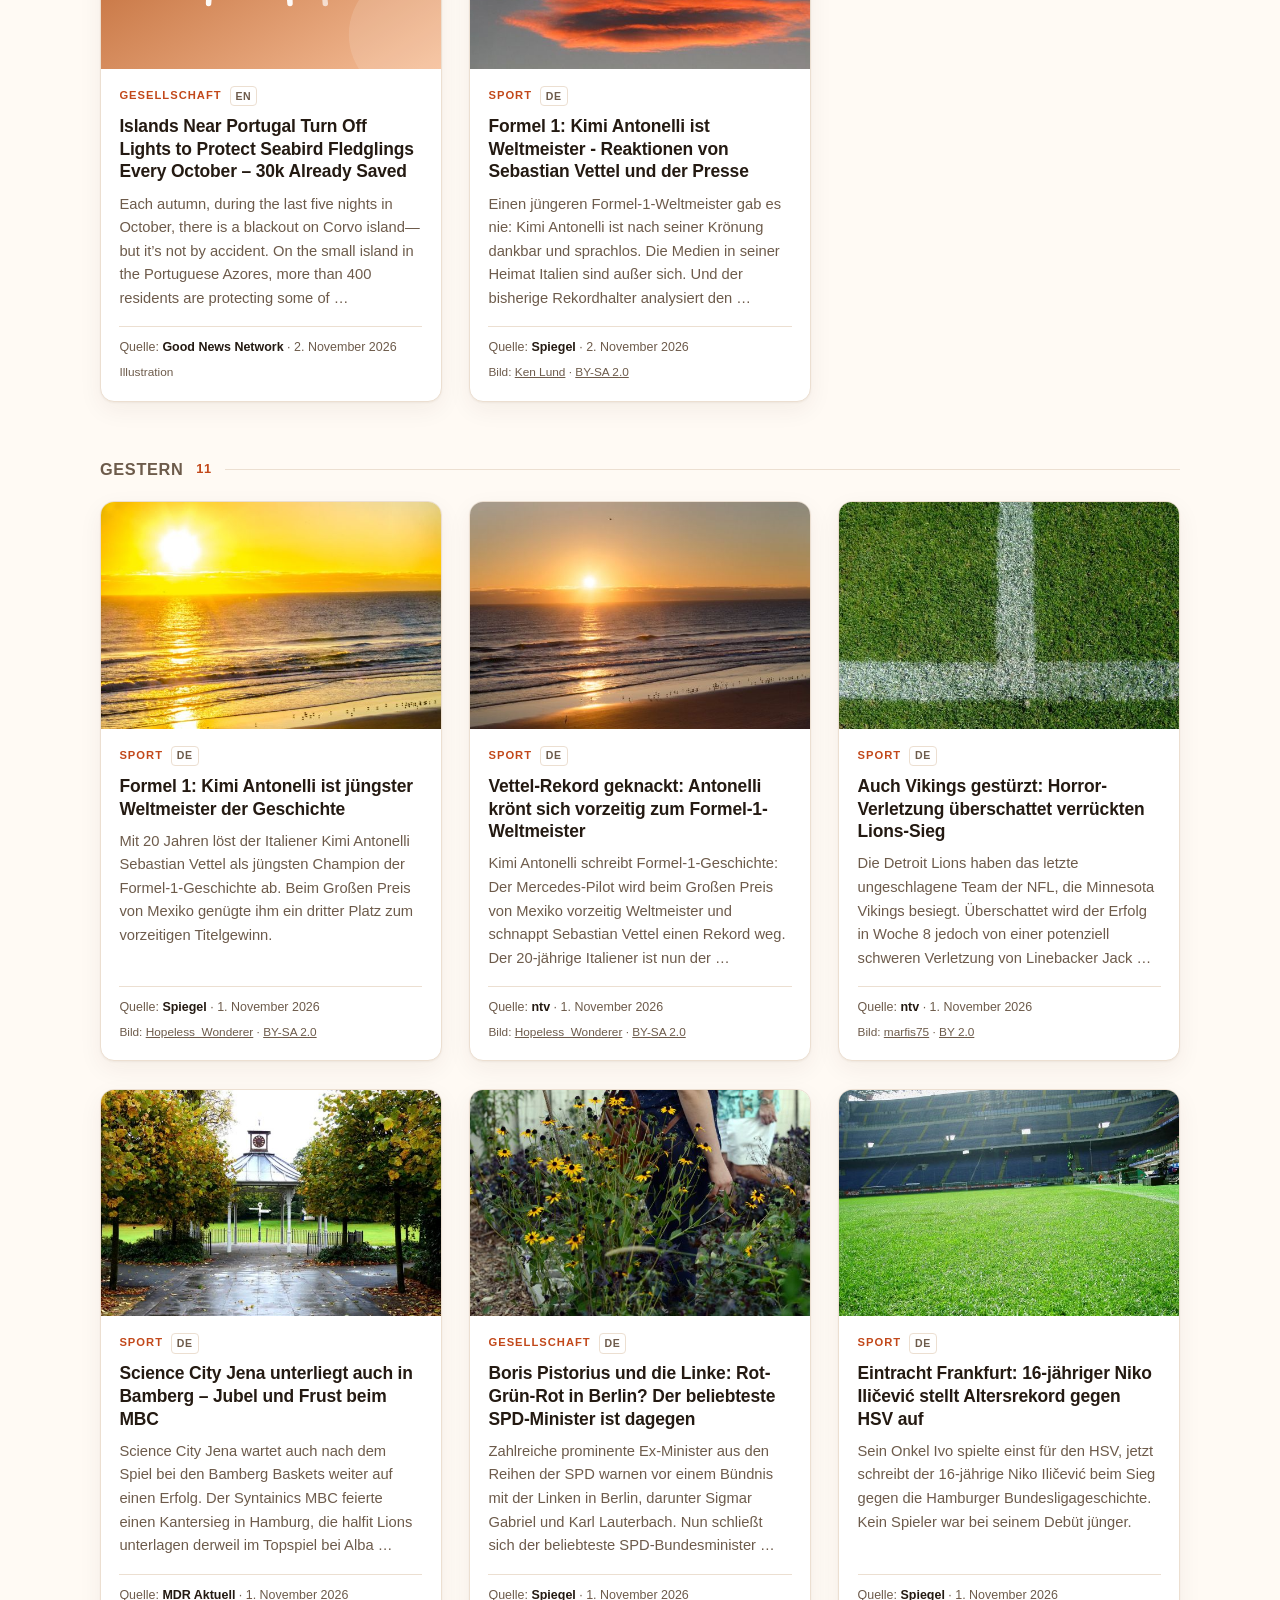
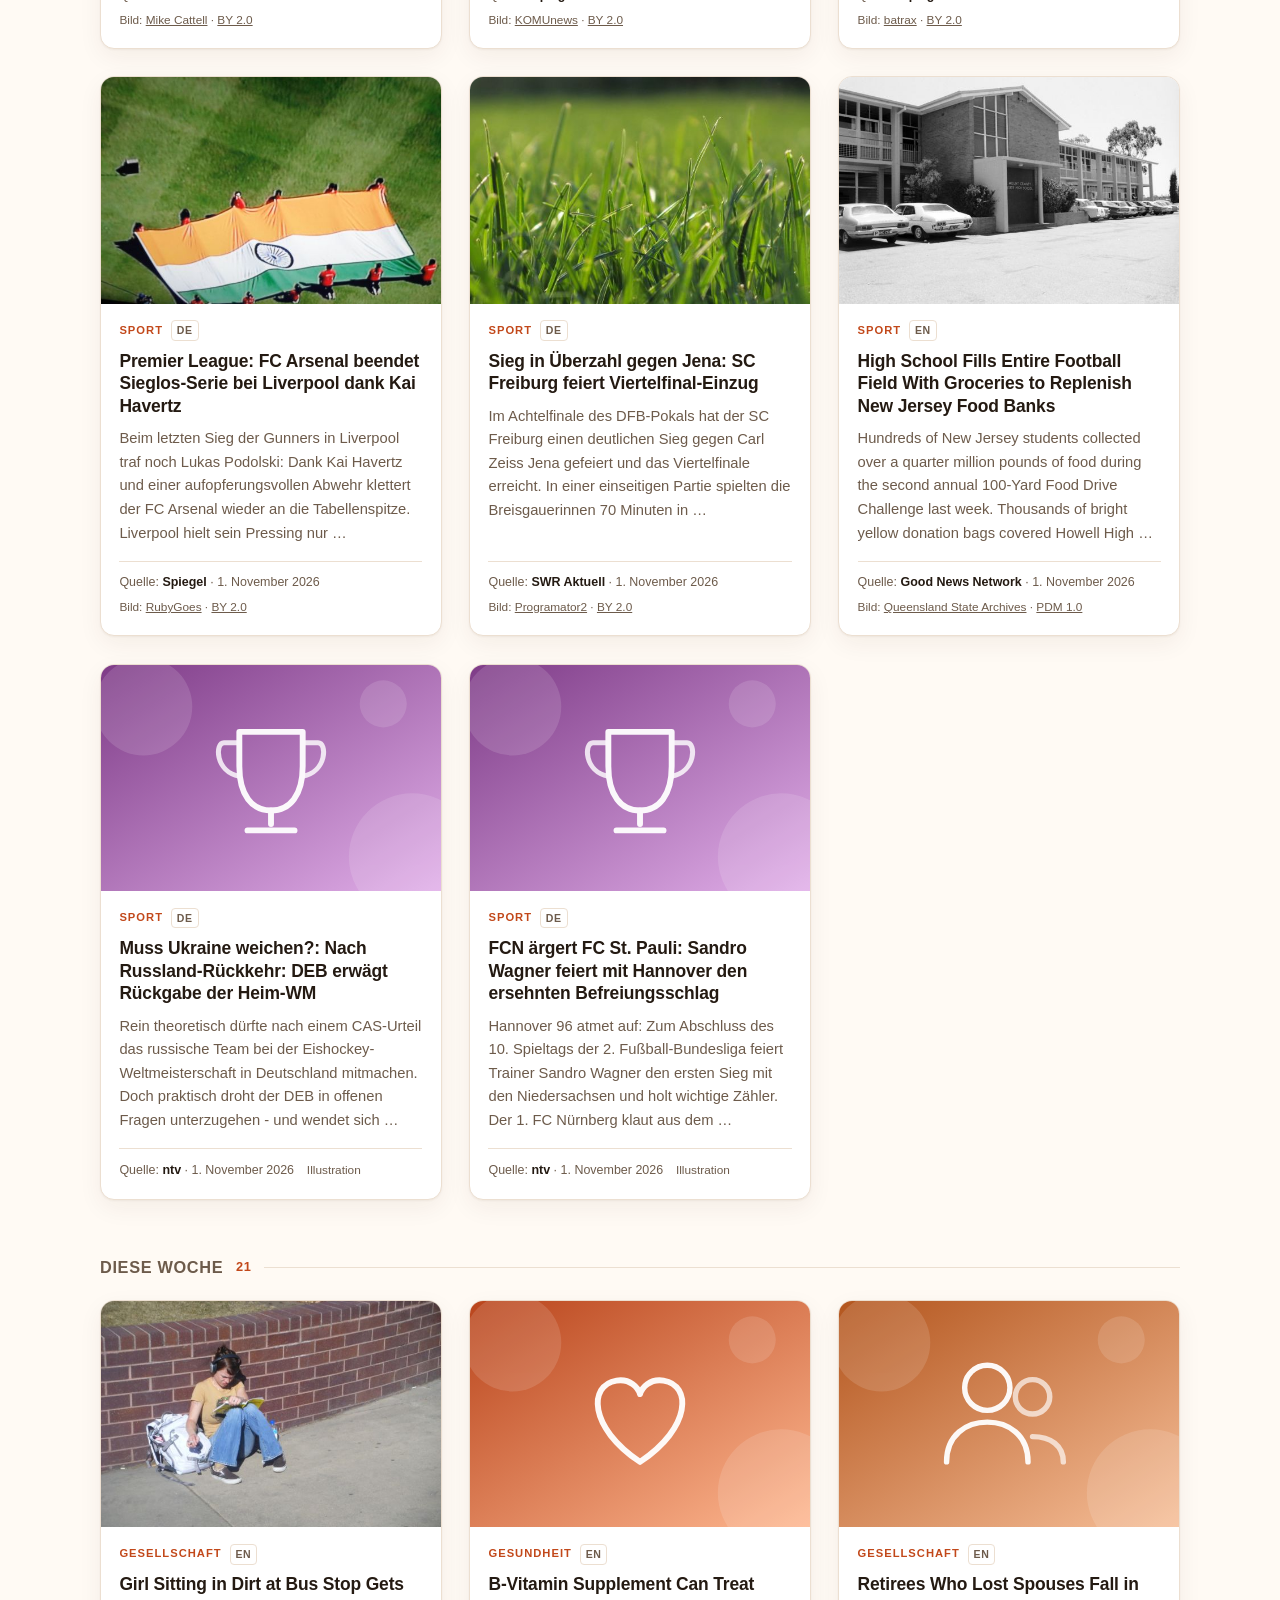
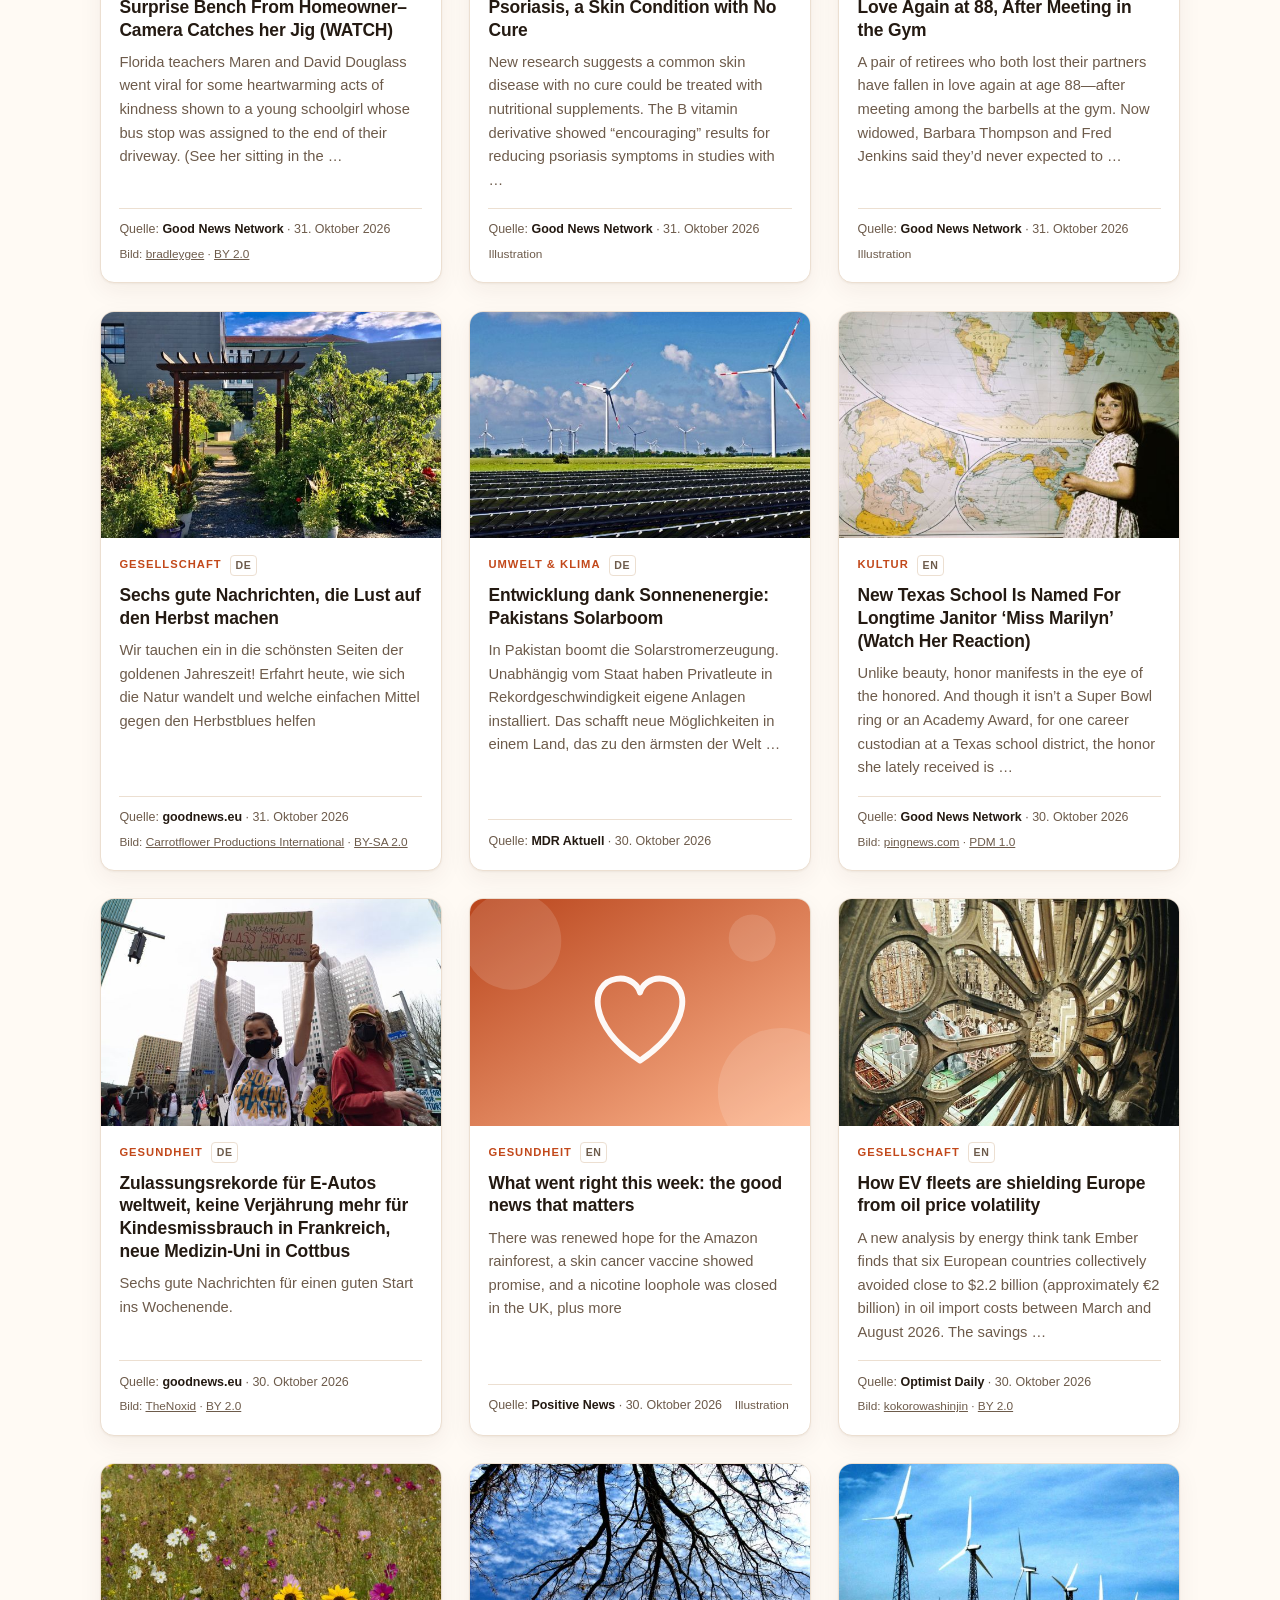
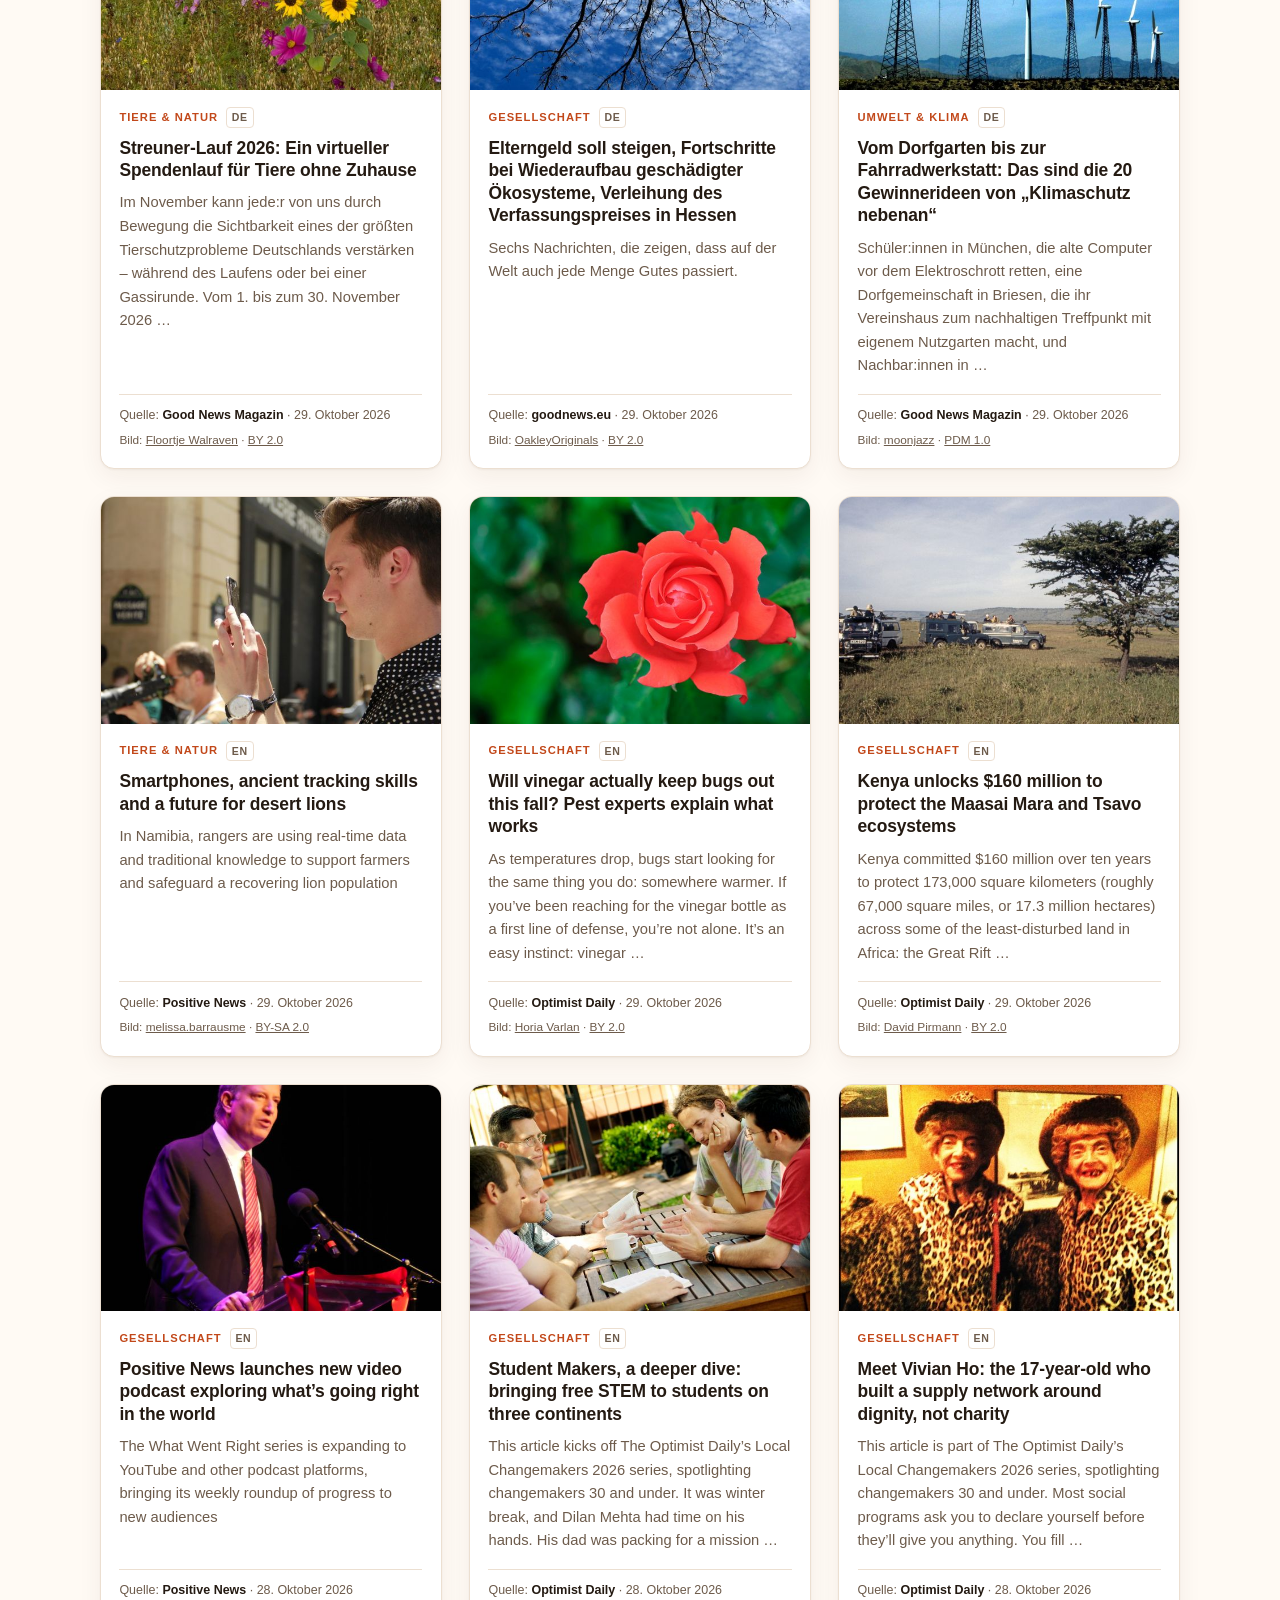
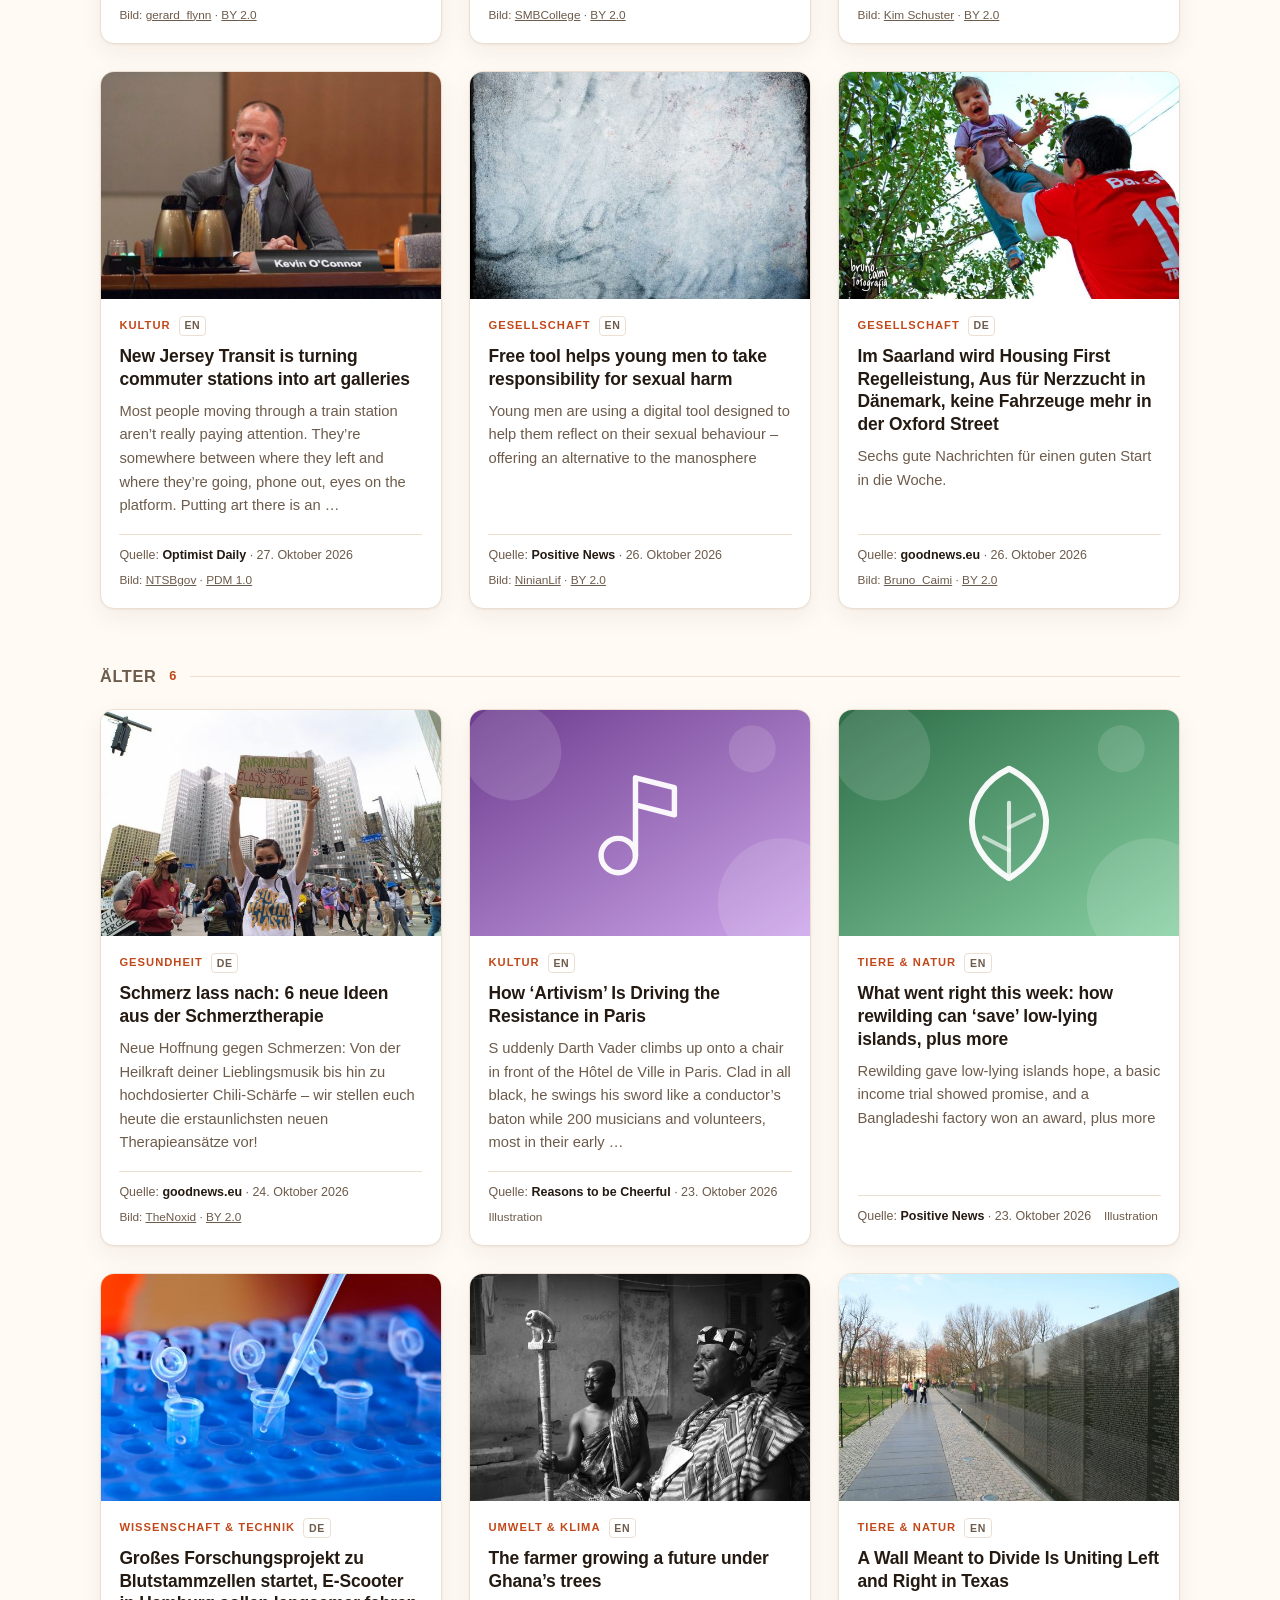
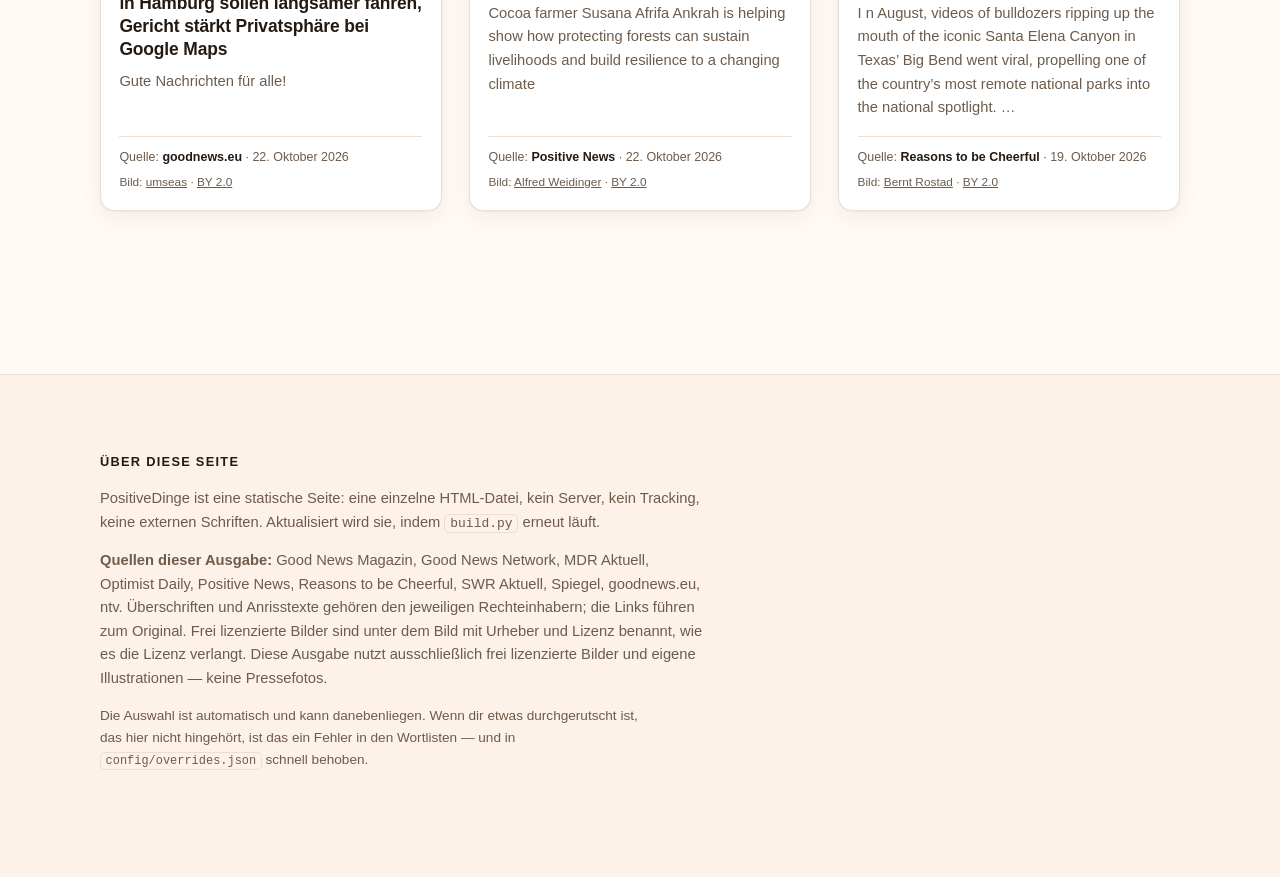
==== commit 8c995494: "Stündliche Aktualisierung (02.11.2026 06:14 UTC)" ====
--- a/index.html
+++ b/index.html
@@ -60,18 +60,18 @@
         <dt>Artikel</dt><dd>43</dd>
       </div>
       <div class="zahlen__paar">
-        <dt>Geprüft</dt><dd>322</dd>
+        <dt>Geprüft</dt><dd>325</dd>
       </div>
       <div class="zahlen__paar">
-        <dt>Ausgesiebt</dt><dd>243</dd>
+        <dt>Ausgesiebt</dt><dd>244</dd>
       </div>
       <div class="zahlen__paar">
-        <dt>Quellen</dt><dd>11</dd>
+        <dt>Quellen</dt><dd>10</dd>
       </div>
     </dl>
 
     <p class="kopf__stand">
-      Zuletzt gebaut: <time>01.11.2026 um 23:40 Uhr</time>
+      Zuletzt gebaut: <time>02.11.2026 um 06:14 Uhr</time>
       · <span class="kopf__quellen">11 von 11
       Quellen erreichbar</span>
     </p>
@@ -85,14 +85,14 @@
       <p class="filter__hinweis">Thema wählen</p>
       <div class="filter__chips" id="chips">
           <button class="chip is-aktiv" type="button" data-filter="alle" aria-pressed="true">Alle<span class="chip__zahl">43</span></button>
-          <button class="chip" type="button" data-filter="tiere-natur" aria-pressed="false">Tiere &amp; Natur<span class="chip__zahl">5</span></button>
+          <button class="chip" type="button" data-filter="tiere-natur" aria-pressed="false">Tiere &amp; Natur<span class="chip__zahl">4</span></button>
           <button class="chip" type="button" data-filter="gesundheit" aria-pressed="false">Gesundheit<span class="chip__zahl">4</span></button>
           <button class="chip" type="button" data-filter="wissenschaft-technik" aria-pressed="false">Wissenschaft &amp; Technik<span class="chip__zahl">1</span></button>
           <button class="chip" type="button" data-filter="umwelt-klima" aria-pressed="false">Umwelt &amp; Klima<span class="chip__zahl">3</span></button>
-          <button class="chip" type="button" data-filter="sport" aria-pressed="false">Sport<span class="chip__zahl">11</span></button>
+          <button class="chip" type="button" data-filter="sport" aria-pressed="false">Sport<span class="chip__zahl">13</span></button>
           <button class="chip" type="button" data-filter="kultur" aria-pressed="false">Kultur<span class="chip__zahl">3</span></button>
           <button class="chip" type="button" data-filter="wirtschaft-arbeit" aria-pressed="false">Wirtschaft &amp; Arbeit<span class="chip__zahl">1</span></button>
-          <button class="chip" type="button" data-filter="gesellschaft" aria-pressed="false">Gesellschaft<span class="chip__zahl">15</span></button>
+          <button class="chip" type="button" data-filter="gesellschaft" aria-pressed="false">Gesellschaft<span class="chip__zahl">14</span></button>
       </div>
     </nav>
 
@@ -103,7 +103,7 @@
 
     <div id="strom">
       <section class="gruppe" aria-labelledby="gruppe-heute">
-        <h2 class="gruppe__titel" id="gruppe-heute">Heute<span class="gruppe__zahl">14</span></h2>
+        <h2 class="gruppe__titel" id="gruppe-heute">Heute<span class="gruppe__zahl">5</span></h2>
         <div class="raster">
         <article class="karte" data-thema="sport" data-sprache="de">
           <div class="karte__bildrahmen"><img class="karte__bild" src="img/cc/af6c0c3df01b85f03134.jpg" alt="Symbolbild zum Thema Sport" width="600" height="449" loading="eager" decoding="async"></div>
@@ -113,11 +113,11 @@
               <span class="karte__sprache" title="Sprache des Originals">DE</span>
             </p>
             <h3 class="karte__titel">
-              <a href="https://www.spiegel.de/sport/formel1/formel-1-kimi-antonelli-ist-juengster-weltmeister-der-geschichte-a-b78e9346-c766-4f1b-b503-93a81618588a#ref=rss" target="_blank" rel="noopener">Formel 1: Kimi Antonelli ist jüngster Weltmeister der Geschichte</a>
-            </h3>
-            <p class="karte__teaser">Mit 20 Jahren löst der Italiener Kimi Antonelli Sebastian Vettel als jüngsten Champion der Formel-1-Geschichte ab. Beim Großen Preis von Mexiko genügte ihm ein dritter Platz zum vorzeitigen Titelgewinn.</p>
-            <p class="karte__fuss">
-              <span class="karte__quelle">Quelle: <strong>Spiegel</strong> · 1. November 2026</span>
+              <a href="https://www.n-tv.de/sport/fussball/Kai-Havertz-schreibt-deutsche-Fussballgeschichte-id31483336.html" target="_blank" rel="noopener">&quot;Ich bin sehr, sehr stolz&quot;: Kai Havertz schreibt deutsche Fußballgeschichte</a>
+            </h3>
+            <p class="karte__teaser">Kai Havertz bricht beim 1:0 des FC Arsenal gegen den FC Liverpool einen deutschen Premier-League-Rekord. Er löst Ilkay Gündogan ab - und beendet eine 14 Jahre lange Wartezeit der Gunners.</p>
+            <p class="karte__fuss">
+              <span class="karte__quelle">Quelle: <strong>ntv</strong> · 2. November 2026</span>
               <span class="karte__nachweis">Bild: <a href="https://www.flickr.com/photos/62616836@N00" rel="noopener">Fuzzy Gerdes</a> · <a href="https://creativecommons.org/licenses/by/2.0/" rel="noopener">BY 2.0</a></span>
               
             </p>
@@ -131,228 +131,66 @@
               <span class="karte__sprache" title="Sprache des Originals">DE</span>
             </p>
             <h3 class="karte__titel">
-              <a href="https://www.n-tv.de/sport/formel1/Antonelli-kroent-sich-vorzeitig-zum-Formel-1-Weltmeister-id31482975.html" target="_blank" rel="noopener">Vettel-Rekord geknackt: Antonelli krönt sich vorzeitig zum Formel-1-Weltmeister</a>
-            </h3>
-            <p class="karte__teaser">Kimi Antonelli schreibt Formel-1-Geschichte: Der Mercedes-Pilot wird beim Großen Preis von Mexiko vorzeitig Weltmeister und schnappt Sebastian Vettel einen Rekord weg. Der 20-jährige Italiener ist nun der …</p>
-            <p class="karte__fuss">
-              <span class="karte__quelle">Quelle: <strong>ntv</strong> · 1. November 2026</span>
+              <a href="https://www.n-tv.de/sport/Ueberraschend-starker-Europameister-kann-Magic-nicht-retten-id31483326.html" target="_blank" rel="noopener">Fremd in eigener Halle: Überraschend starker Europameister kann Magic nicht retten</a>
+            </h3>
+            <p class="karte__teaser">Die Orlando Magic kommen vor den eigenen Fans nicht in Schwung in der NBA. Auch gegen die Boston Celtics kassiert das Team um die Europameister Franz Wagner und Tristan Da Silva eine Niederlage.</p>
+            <p class="karte__fuss">
+              <span class="karte__quelle">Quelle: <strong>ntv</strong> · 2. November 2026</span>
               <span class="karte__nachweis">Bild: <a href="https://www.flickr.com/photos/43521640@N00" rel="noopener">bossco</a> · <a href="https://creativecommons.org/licenses/by/2.0/" rel="noopener">BY 2.0</a></span>
               
             </p>
           </div>
         </article>
-        <article class="karte" data-thema="sport" data-sprache="de">
-          <div class="karte__bildrahmen"><img class="karte__bild" src="img/cc/d0eddf1bb41d1b2f94fa.jpg" alt="Symbolbild zum Thema Sport" width="600" height="449" loading="eager" decoding="async"></div>
-          <div class="karte__inhalt">
-            <p class="karte__kopf">
-              <span class="karte__thema">Sport</span>
-              <span class="karte__sprache" title="Sprache des Originals">DE</span>
-            </p>
-            <h3 class="karte__titel">
-              <a href="https://www.n-tv.de/sport/nfl/NFL-Horror-Verletzung-ueberschattet-verrueckten-Lions-Sieg-id31482958.html" target="_blank" rel="noopener">Auch Vikings gestürzt: Horror-Verletzung überschattet verrückten Lions-Sieg</a>
-            </h3>
-            <p class="karte__teaser">Die Detroit Lions haben das letzte ungeschlagene Team der NFL, die Minnesota Vikings besiegt. Überschattet wird der Erfolg in Woche 8 jedoch von einer potenziell schweren Verletzung von Linebacker Jack …</p>
-            <p class="karte__fuss">
-              <span class="karte__quelle">Quelle: <strong>ntv</strong> · 1. November 2026</span>
+        <article class="karte" data-thema="wirtschaft-arbeit" data-sprache="de">
+          <div class="karte__bildrahmen"><img class="karte__bild" src="img/cc/c129c0b918a37515530e.jpg" alt="Symbolbild zum Thema Wirtschaft &amp; Arbeit" width="600" height="449" loading="eager" decoding="async"></div>
+          <div class="karte__inhalt">
+            <p class="karte__kopf">
+              <span class="karte__thema">Wirtschaft &amp; Arbeit</span>
+              <span class="karte__sprache" title="Sprache des Originals">DE</span>
+            </p>
+            <h3 class="karte__titel">
+              <a href="https://www.swr.de/swraktuell/baden-wuerttemberg/wechseljahre-am-arbeitsplatz-wie-unternehmen-in-bw-mit-damit-umgehen-100.html" target="_blank" rel="noopener">Wechseljahre im Job: Warum Frauen oft die Unterstützung fehlt</a>
+            </h3>
+            <p class="karte__teaser">Viele Frauen leiden vor der Menopause unter starken Beschwerden, auch am Arbeitsplatz. Experten erklären, wie Unternehmen betroffene Frauen unterstützen können.</p>
+            <p class="karte__fuss">
+              <span class="karte__quelle">Quelle: <strong>SWR Aktuell</strong> · 2. November 2026</span>
+              <span class="karte__nachweis">Bild: <a href="https://www.flickr.com/photos/95142644@N00" rel="noopener">Ruth and Dave</a> · <a href="https://creativecommons.org/licenses/by/2.0/" rel="noopener">BY 2.0</a></span>
+              
+            </p>
+          </div>
+        </article>
+        <article class="karte" data-thema="gesellschaft" data-sprache="en">
+          <div class="karte__bildrahmen"><img class="karte__bild" src="img/kachel-gesellschaft.svg" alt="" width="800" height="500" loading="lazy" decoding="async"></div>
+          <div class="karte__inhalt">
+            <p class="karte__kopf">
+              <span class="karte__thema">Gesellschaft</span>
+              <span class="karte__sprache" title="Sprache des Originals">EN</span>
+            </p>
+            <h3 class="karte__titel">
+              <a href="https://www.goodnewsnetwork.org/islands-near-portugal-turn-off-lights-to-protect-seabird-fledglings-every-oct/" target="_blank" rel="noopener">Islands Near Portugal Turn Off Lights to Protect Seabird Fledglings Every October – 30k Already Saved</a>
+            </h3>
+            <p class="karte__teaser">Each autumn, during the last five nights in October, there is a blackout on Corvo island—but it’s not by accident. On the small island in the Portuguese Azores, more than 400 residents are protecting some of …</p>
+            <p class="karte__fuss">
+              <span class="karte__quelle">Quelle: <strong>Good News Network</strong> · 2. November 2026</span>
+              <span class="karte__nachweis">Illustration</span>
+              
+            </p>
+          </div>
+        </article>
+        <article class="karte" data-thema="sport" data-sprache="de">
+          <div class="karte__bildrahmen"><img class="karte__bild" src="img/cc/d0eddf1bb41d1b2f94fa.jpg" alt="Symbolbild zum Thema Sport" width="600" height="449" loading="lazy" decoding="async"></div>
+          <div class="karte__inhalt">
+            <p class="karte__kopf">
+              <span class="karte__thema">Sport</span>
+              <span class="karte__sprache" title="Sprache des Originals">DE</span>
+            </p>
+            <h3 class="karte__titel">
+              <a href="https://www.spiegel.de/sport/formel-1-kimi-antonelli-ist-weltmeister-reaktionen-von-sebastian-vettel-und-der-presse-a-7779c1d2-c279-450a-9ab2-92f91e57a2b1#ref=rss" target="_blank" rel="noopener">Formel 1: Kimi Antonelli ist Weltmeister - Reaktionen von Sebastian Vettel und der Presse</a>
+            </h3>
+            <p class="karte__teaser">Einen jüngeren Formel-1-Weltmeister gab es nie: Kimi Antonelli ist nach seiner Krönung dankbar und sprachlos. Die Medien in seiner Heimat Italien sind außer sich. Und der bisherige Rekordhalter analysiert den …</p>
+            <p class="karte__fuss">
+              <span class="karte__quelle">Quelle: <strong>Spiegel</strong> · 2. November 2026</span>
               <span class="karte__nachweis">Bild: <a href="https://www.flickr.com/photos/75683070@N00" rel="noopener">Ken Lund</a> · <a href="https://creativecommons.org/licenses/by-sa/2.0/" rel="noopener">BY-SA 2.0</a></span>
-              
-            </p>
-          </div>
-        </article>
-        <article class="karte" data-thema="sport" data-sprache="de">
-          <div class="karte__bildrahmen"><img class="karte__bild" src="img/cc/7d12cd1652d843afa55f.jpg" alt="Symbolbild zum Thema Sport" width="600" height="397" loading="lazy" decoding="async"></div>
-          <div class="karte__inhalt">
-            <p class="karte__kopf">
-              <span class="karte__thema">Sport</span>
-              <span class="karte__sprache" title="Sprache des Originals">DE</span>
-            </p>
-            <h3 class="karte__titel">
-              <a href="https://www.mdr.de/sport/basketball/basketball-science-city-jena-syntainics-mbc-halfit-lions,spielbericht-bbl-dbbl-100.html" target="_blank" rel="noopener">Science City Jena unterliegt auch in Bamberg – Jubel und Frust beim MBC</a>
-            </h3>
-            <p class="karte__teaser">Science City Jena wartet auch nach dem Spiel bei den Bamberg Baskets weiter auf einen Erfolg. Der Syntainics MBC feierte einen Kantersieg in Hamburg, die halfit Lions unterlagen derweil im Topspiel bei Alba …</p>
-            <p class="karte__fuss">
-              <span class="karte__quelle">Quelle: <strong>MDR Aktuell</strong> · 1. November 2026</span>
-              <span class="karte__nachweis">Bild: <a href="https://www.flickr.com/photos/88084017@N07" rel="noopener">Hopeless_Wonderer</a> · <a href="https://creativecommons.org/licenses/by-sa/2.0/" rel="noopener">BY-SA 2.0</a></span>
-              
-            </p>
-          </div>
-        </article>
-        <article class="karte" data-thema="gesellschaft" data-sprache="de">
-          <div class="karte__bildrahmen"><img class="karte__bild" src="img/cc/b69b3d7e5a9f90dedf90.jpg" alt="Symbolbild zum Thema Gesellschaft" width="600" height="397" loading="lazy" decoding="async"></div>
-          <div class="karte__inhalt">
-            <p class="karte__kopf">
-              <span class="karte__thema">Gesellschaft</span>
-              <span class="karte__sprache" title="Sprache des Originals">DE</span>
-            </p>
-            <h3 class="karte__titel">
-              <a href="https://www.spiegel.de/politik/boris-pistorius-und-die-linke-rot-gruen-rot-in-berlin-der-beliebteste-spd-minister-ist-dagegen-a-5113cae7-8b8a-4be1-9ef7-1ce6f90dc25a#ref=rss" target="_blank" rel="noopener">Boris Pistorius und die Linke: Rot-Grün-Rot in Berlin? Der beliebteste SPD-Minister ist dagegen</a>
-            </h3>
-            <p class="karte__teaser">Zahlreiche prominente Ex-Minister aus den Reihen der SPD warnen vor einem Bündnis mit der Linken in Berlin, darunter Sigmar Gabriel und Karl Lauterbach. Nun schließt sich der beliebteste SPD-Bundesminister …</p>
-            <p class="karte__fuss">
-              <span class="karte__quelle">Quelle: <strong>Spiegel</strong> · 1. November 2026</span>
-              <span class="karte__nachweis">Bild: <a href="https://www.flickr.com/photos/12801018@N00" rel="noopener">KOMUnews</a> · <a href="https://creativecommons.org/licenses/by/2.0/" rel="noopener">BY 2.0</a></span>
-              
-            </p>
-          </div>
-        </article>
-        <article class="karte" data-thema="sport" data-sprache="de">
-          <div class="karte__bildrahmen"><img class="karte__bild" src="img/cc/11994e084bf244e9e3ad.jpg" alt="Symbolbild zum Thema Sport" width="600" height="397" loading="lazy" decoding="async"></div>
-          <div class="karte__inhalt">
-            <p class="karte__kopf">
-              <span class="karte__thema">Sport</span>
-              <span class="karte__sprache" title="Sprache des Originals">DE</span>
-            </p>
-            <h3 class="karte__titel">
-              <a href="https://www.spiegel.de/sport/fussball/eintracht-frankfurt-16-jaehriger-ilicevic-stellt-altersrekord-gegen-hsv-auf-a-605d09f7-ac4b-486e-be7b-ee85dfff4074#ref=rss" target="_blank" rel="noopener">Eintracht Frankfurt: 16-jähriger Niko Iličević stellt Altersrekord gegen HSV auf</a>
-            </h3>
-            <p class="karte__teaser">Sein Onkel Ivo spielte einst für den HSV, jetzt schreibt der 16-jährige Niko Iličević beim Sieg gegen die Hamburger Bundesligageschichte. Kein Spieler war bei seinem Debüt jünger.</p>
-            <p class="karte__fuss">
-              <span class="karte__quelle">Quelle: <strong>Spiegel</strong> · 1. November 2026</span>
-              <span class="karte__nachweis">Bild: <a href="https://www.flickr.com/photos/88084017@N07" rel="noopener">Hopeless_Wonderer</a> · <a href="https://creativecommons.org/licenses/by-sa/2.0/" rel="noopener">BY-SA 2.0</a></span>
-              
-            </p>
-          </div>
-        </article>
-        <article class="karte" data-thema="sport" data-sprache="de">
-          <div class="karte__bildrahmen"><img class="karte__bild" src="img/cc/3fdcc004e65c0f1fa310.jpg" alt="Symbolbild zum Thema Sport" width="600" height="449" loading="lazy" decoding="async"></div>
-          <div class="karte__inhalt">
-            <p class="karte__kopf">
-              <span class="karte__thema">Sport</span>
-              <span class="karte__sprache" title="Sprache des Originals">DE</span>
-            </p>
-            <h3 class="karte__titel">
-              <a href="https://www.spiegel.de/sport/fussball/premier-league-fc-arsenal-beendet-sieglos-serie-bei-liverpool-dank-kai-havertz-a-e390e90d-a18a-4266-90ec-4827a88a76be#ref=rss" target="_blank" rel="noopener">Premier League: FC Arsenal beendet Sieglos-Serie bei Liverpool dank Kai Havertz</a>
-            </h3>
-            <p class="karte__teaser">Beim letzten Sieg der Gunners in Liverpool traf noch Lukas Podolski: Dank Kai Havertz und einer aufopferungsvollen Abwehr klettert der FC Arsenal wieder an die Tabellenspitze. Liverpool hielt sein Pressing nur …</p>
-            <p class="karte__fuss">
-              <span class="karte__quelle">Quelle: <strong>Spiegel</strong> · 1. November 2026</span>
-              <span class="karte__nachweis">Bild: <a href="https://www.flickr.com/photos/27406286@N05" rel="noopener">Mike Cattell</a> · <a href="https://creativecommons.org/licenses/by/2.0/" rel="noopener">BY 2.0</a></span>
-              
-            </p>
-          </div>
-        </article>
-        <article class="karte" data-thema="sport" data-sprache="de">
-          <div class="karte__bildrahmen"><img class="karte__bild" src="img/cc/ad496eb2752755b9993e.jpg" alt="Symbolbild zum Thema Sport" width="600" height="449" loading="lazy" decoding="async"></div>
-          <div class="karte__inhalt">
-            <p class="karte__kopf">
-              <span class="karte__thema">Sport</span>
-              <span class="karte__sprache" title="Sprache des Originals">DE</span>
-            </p>
-            <h3 class="karte__titel">
-              <a href="https://www.spiegel.de/sport/lettland-regierungschef-andris-kulbergs-nimmt-nach-kompromiss-mit-sicherheitsbehoerden-an-rallye-teil-a-5c852588-f85e-483b-807c-b38536b05aab#ref=rss" target="_blank" rel="noopener">Lettland: Premier Andris Kulbergs startet bei Rallye und holt den Sieg</a>
-            </h3>
-            <p class="karte__teaser">Andris Kulbergs ist begeisterter Motorsportler – und Premier von Lettland. Bei einem Rennen ging er nun an den Start und gewann. Vorher musste er den Sicherheitsbehörden ein Versprechen geben.</p>
-            <p class="karte__fuss">
-              <span class="karte__quelle">Quelle: <strong>Spiegel</strong> · 1. November 2026</span>
-              <span class="karte__nachweis">Bild: <a href="https://www.flickr.com/photos/45409431@N00" rel="noopener">marfis75</a> · <a href="https://creativecommons.org/licenses/by/2.0/" rel="noopener">BY 2.0</a></span>
-              
-            </p>
-          </div>
-        </article>
-        <article class="karte" data-thema="sport" data-sprache="de">
-          <div class="karte__bildrahmen"><img class="karte__bild" src="img/cc/74ef24f3ac6046c4dda7.jpg" alt="Symbolbild zum Thema Sport" width="600" height="449" loading="lazy" decoding="async"></div>
-          <div class="karte__inhalt">
-            <p class="karte__kopf">
-              <span class="karte__thema">Sport</span>
-              <span class="karte__sprache" title="Sprache des Originals">DE</span>
-            </p>
-            <h3 class="karte__titel">
-              <a href="https://www.swr.de/sport/fussball/dfb-pokal-frauen-freiburg-jena-spielbericht-100.html" target="_blank" rel="noopener">Sieg in Überzahl gegen Jena: SC Freiburg feiert Viertelfinal-Einzug</a>
-            </h3>
-            <p class="karte__teaser">Im Achtelfinale des DFB-Pokals hat der SC Freiburg einen deutlichen Sieg gegen Carl Zeiss Jena gefeiert und das Viertelfinale erreicht. In einer einseitigen Partie spielten die Breisgauerinnen 70 Minuten in …</p>
-            <p class="karte__fuss">
-              <span class="karte__quelle">Quelle: <strong>SWR Aktuell</strong> · 1. November 2026</span>
-              <span class="karte__nachweis">Bild: <a href="https://www.flickr.com/photos/55232718@N00" rel="noopener">batrax</a> · <a href="https://creativecommons.org/licenses/by/2.0/" rel="noopener">BY 2.0</a></span>
-              
-            </p>
-          </div>
-        </article>
-        <article class="karte" data-thema="wirtschaft-arbeit" data-sprache="de">
-          <div class="karte__bildrahmen"><img class="karte__bild" src="img/cc/c129c0b918a37515530e.jpg" alt="Symbolbild zum Thema Wirtschaft &amp; Arbeit" width="600" height="449" loading="lazy" decoding="async"></div>
-          <div class="karte__inhalt">
-            <p class="karte__kopf">
-              <span class="karte__thema">Wirtschaft &amp; Arbeit</span>
-              <span class="karte__sprache" title="Sprache des Originals">DE</span>
-            </p>
-            <h3 class="karte__titel">
-              <a href="https://www.mdr.de/sport/fussball_rl/regionalliga-nordost-sv-tasmania-berlin-chemnitzer-fc,spielbericht-tas-cfc-100.html" target="_blank" rel="noopener">Chemnitzer FC gewinnt wildes Spiel bei Tasmania Berlin</a>
-            </h3>
-            <p class="karte__teaser">Zweimal führte der CFC mit zwei Toren Vorsprung, zweimal kämpften sich die Gastgeber zurück. Am Ende entschieden ein kapitaler Abwehrfehler und eine turbulente Schlussphase das wilde Duell in der Hauptstadt.[ …</p>
-            <p class="karte__fuss">
-              <span class="karte__quelle">Quelle: <strong>MDR Aktuell</strong> · 1. November 2026</span>
-              <span class="karte__nachweis">Bild: <a href="https://www.flickr.com/photos/95142644@N00" rel="noopener">Ruth and Dave</a> · <a href="https://creativecommons.org/licenses/by/2.0/" rel="noopener">BY 2.0</a></span>
-              
-            </p>
-          </div>
-        </article>
-        <article class="karte" data-thema="sport" data-sprache="en">
-          <div class="karte__bildrahmen"><img class="karte__bild" src="img/cc/166984f61a24aa811852.jpg" alt="Symbolbild zum Thema Sport" width="600" height="413" loading="lazy" decoding="async"></div>
-          <div class="karte__inhalt">
-            <p class="karte__kopf">
-              <span class="karte__thema">Sport</span>
-              <span class="karte__sprache" title="Sprache des Originals">EN</span>
-            </p>
-            <h3 class="karte__titel">
-              <a href="https://www.goodnewsnetwork.org/high-school-fills-football-field-with-groceries-for-nj-food-banks/" target="_blank" rel="noopener">High School Fills Entire Football Field With Groceries to Replenish New Jersey Food Banks</a>
-            </h3>
-            <p class="karte__teaser">Hundreds of New Jersey students collected over a quarter million pounds of food during the second annual 100-Yard Food Drive Challenge last week. Thousands of bright yellow donation bags covered Howell High …</p>
-            <p class="karte__fuss">
-              <span class="karte__quelle">Quelle: <strong>Good News Network</strong> · 1. November 2026</span>
-              <span class="karte__nachweis">Bild: <a href="https://www.flickr.com/photos/60455048@N02" rel="noopener">Queensland State Archives</a> · <a href="https://creativecommons.org/publicdomain/mark/1.0/" rel="noopener">PDM 1.0</a></span>
-              
-            </p>
-          </div>
-        </article>
-        <article class="karte" data-thema="sport" data-sprache="de">
-          <div class="karte__bildrahmen"><img class="karte__bild" src="img/cc/2eea9a6861856603b8e8.jpg" alt="Symbolbild zum Thema Sport" width="600" height="337" loading="lazy" decoding="async"></div>
-          <div class="karte__inhalt">
-            <p class="karte__kopf">
-              <span class="karte__thema">Sport</span>
-              <span class="karte__sprache" title="Sprache des Originals">DE</span>
-            </p>
-            <h3 class="karte__titel">
-              <a href="https://www.n-tv.de/sport/Nach-Russland-Rueckkehr-DEB-erwaegt-Rueckgabe-der-Heim-WM-id31482378.html" target="_blank" rel="noopener">Muss Ukraine weichen?: Nach Russland-Rückkehr: DEB erwägt Rückgabe der Heim-WM</a>
-            </h3>
-            <p class="karte__teaser">Rein theoretisch dürfte nach einem CAS-Urteil das russische Team bei der Eishockey-Weltmeisterschaft in Deutschland mitmachen. Doch praktisch droht der DEB in offenen Fragen unterzugehen - und wendet sich …</p>
-            <p class="karte__fuss">
-              <span class="karte__quelle">Quelle: <strong>ntv</strong> · 1. November 2026</span>
-              <span class="karte__nachweis">Bild: <a href="https://www.flickr.com/photos/30356354@N05" rel="noopener">Programator2</a> · <a href="https://creativecommons.org/licenses/by/2.0/" rel="noopener">BY 2.0</a></span>
-              
-            </p>
-          </div>
-        </article>
-        <article class="karte" data-thema="sport" data-sprache="de">
-          <div class="karte__bildrahmen"><img class="karte__bild" src="img/cc/84e640afaa6fc089492e.jpg" alt="Symbolbild zum Thema Sport" width="600" height="449" loading="lazy" decoding="async"></div>
-          <div class="karte__inhalt">
-            <p class="karte__kopf">
-              <span class="karte__thema">Sport</span>
-              <span class="karte__sprache" title="Sprache des Originals">DE</span>
-            </p>
-            <h3 class="karte__titel">
-              <a href="https://www.n-tv.de/sport/fussball/Sandro-Wagner-feiert-mit-Hannover-den-ersehnten-Befreiungsschlag-id31482200.html" target="_blank" rel="noopener">FCN ärgert FC St. Pauli: Sandro Wagner feiert mit Hannover den ersehnten Befreiungsschlag</a>
-            </h3>
-            <p class="karte__teaser">Hannover 96 atmet auf: Zum Abschluss des 10. Spieltags der 2. Fußball-Bundesliga feiert Trainer Sandro Wagner den ersten Sieg mit den Niedersachsen und holt wichtige Zähler. Der 1. FC Nürnberg klaut aus dem …</p>
-            <p class="karte__fuss">
-              <span class="karte__quelle">Quelle: <strong>ntv</strong> · 1. November 2026</span>
-              <span class="karte__nachweis">Bild: <a href="https://www.flickr.com/photos/61997808@N00" rel="noopener">RubyGoes</a> · <a href="https://creativecommons.org/licenses/by/2.0/" rel="noopener">BY 2.0</a></span>
-              
-            </p>
-          </div>
-        </article>
-        <article class="karte" data-thema="tiere-natur" data-sprache="de">
-          <div class="karte__bildrahmen"><img class="karte__bild" src="img/cc/0be42cb115fe10000764.jpg" alt="Symbolbild zum Thema Tiere &amp; Natur" width="600" height="443" loading="lazy" decoding="async"></div>
-          <div class="karte__inhalt">
-            <p class="karte__kopf">
-              <span class="karte__thema">Tiere &amp; Natur</span>
-              <span class="karte__sprache" title="Sprache des Originals">DE</span>
-            </p>
-            <h3 class="karte__titel">
-              <a href="https://www.n-tv.de/sport/fussball/Jetzt-wollen-Herthas-Rekordjaeger-auch-Ex-Leitwolf-Reese-verputzen-id31481758.html" target="_blank" rel="noopener">Berliner im Punkterausch: Jetzt wollen Herthas Rekordjäger auch Ex-Leitwolf Reese verputzen</a>
-            </h3>
-            <p class="karte__teaser">Vor der Saison als radikal verjüngte, mittelmäßige Alte Dame verspottet, rauscht Hertha BSC in Liga 2 von Sieg zu Sieg. Als nächstes soll Topfavorit VfL Wolfsburg mit dem aus Berlin abgewanderten …</p>
-            <p class="karte__fuss">
-              <span class="karte__quelle">Quelle: <strong>ntv</strong> · 1. November 2026</span>
-              <span class="karte__nachweis">Bild: <a href="https://www.flickr.com/photos/13521837@N00" rel="noopener">Floortje Walraven</a> · <a href="https://creativecommons.org/licenses/by/2.0/" rel="noopener">BY 2.0</a></span>
               
             </p>
           </div>
@@ -360,7 +198,210 @@
         </div>
       </section>
       <section class="gruppe" aria-labelledby="gruppe-gestern">
-        <h2 class="gruppe__titel" id="gruppe-gestern">Gestern<span class="gruppe__zahl">5</span></h2>
+        <h2 class="gruppe__titel" id="gruppe-gestern">Gestern<span class="gruppe__zahl">11</span></h2>
+        <div class="raster">
+        <article class="karte" data-thema="sport" data-sprache="de">
+          <div class="karte__bildrahmen"><img class="karte__bild" src="img/cc/7d12cd1652d843afa55f.jpg" alt="Symbolbild zum Thema Sport" width="600" height="397" loading="lazy" decoding="async"></div>
+          <div class="karte__inhalt">
+            <p class="karte__kopf">
+              <span class="karte__thema">Sport</span>
+              <span class="karte__sprache" title="Sprache des Originals">DE</span>
+            </p>
+            <h3 class="karte__titel">
+              <a href="https://www.spiegel.de/sport/formel1/formel-1-kimi-antonelli-ist-juengster-weltmeister-der-geschichte-a-b78e9346-c766-4f1b-b503-93a81618588a#ref=rss" target="_blank" rel="noopener">Formel 1: Kimi Antonelli ist jüngster Weltmeister der Geschichte</a>
+            </h3>
+            <p class="karte__teaser">Mit 20 Jahren löst der Italiener Kimi Antonelli Sebastian Vettel als jüngsten Champion der Formel-1-Geschichte ab. Beim Großen Preis von Mexiko genügte ihm ein dritter Platz zum vorzeitigen Titelgewinn.</p>
+            <p class="karte__fuss">
+              <span class="karte__quelle">Quelle: <strong>Spiegel</strong> · 1. November 2026</span>
+              <span class="karte__nachweis">Bild: <a href="https://www.flickr.com/photos/88084017@N07" rel="noopener">Hopeless_Wonderer</a> · <a href="https://creativecommons.org/licenses/by-sa/2.0/" rel="noopener">BY-SA 2.0</a></span>
+              
+            </p>
+          </div>
+        </article>
+        <article class="karte" data-thema="sport" data-sprache="de">
+          <div class="karte__bildrahmen"><img class="karte__bild" src="img/cc/11994e084bf244e9e3ad.jpg" alt="Symbolbild zum Thema Sport" width="600" height="397" loading="lazy" decoding="async"></div>
+          <div class="karte__inhalt">
+            <p class="karte__kopf">
+              <span class="karte__thema">Sport</span>
+              <span class="karte__sprache" title="Sprache des Originals">DE</span>
+            </p>
+            <h3 class="karte__titel">
+              <a href="https://www.n-tv.de/sport/formel1/Antonelli-kroent-sich-vorzeitig-zum-Formel-1-Weltmeister-id31482975.html" target="_blank" rel="noopener">Vettel-Rekord geknackt: Antonelli krönt sich vorzeitig zum Formel-1-Weltmeister</a>
+            </h3>
+            <p class="karte__teaser">Kimi Antonelli schreibt Formel-1-Geschichte: Der Mercedes-Pilot wird beim Großen Preis von Mexiko vorzeitig Weltmeister und schnappt Sebastian Vettel einen Rekord weg. Der 20-jährige Italiener ist nun der …</p>
+            <p class="karte__fuss">
+              <span class="karte__quelle">Quelle: <strong>ntv</strong> · 1. November 2026</span>
+              <span class="karte__nachweis">Bild: <a href="https://www.flickr.com/photos/88084017@N07" rel="noopener">Hopeless_Wonderer</a> · <a href="https://creativecommons.org/licenses/by-sa/2.0/" rel="noopener">BY-SA 2.0</a></span>
+              
+            </p>
+          </div>
+        </article>
+        <article class="karte" data-thema="sport" data-sprache="de">
+          <div class="karte__bildrahmen"><img class="karte__bild" src="img/cc/ad496eb2752755b9993e.jpg" alt="Symbolbild zum Thema Sport" width="600" height="449" loading="lazy" decoding="async"></div>
+          <div class="karte__inhalt">
+            <p class="karte__kopf">
+              <span class="karte__thema">Sport</span>
+              <span class="karte__sprache" title="Sprache des Originals">DE</span>
+            </p>
+            <h3 class="karte__titel">
+              <a href="https://www.n-tv.de/sport/nfl/NFL-Horror-Verletzung-ueberschattet-verrueckten-Lions-Sieg-id31482958.html" target="_blank" rel="noopener">Auch Vikings gestürzt: Horror-Verletzung überschattet verrückten Lions-Sieg</a>
+            </h3>
+            <p class="karte__teaser">Die Detroit Lions haben das letzte ungeschlagene Team der NFL, die Minnesota Vikings besiegt. Überschattet wird der Erfolg in Woche 8 jedoch von einer potenziell schweren Verletzung von Linebacker Jack …</p>
+            <p class="karte__fuss">
+              <span class="karte__quelle">Quelle: <strong>ntv</strong> · 1. November 2026</span>
+              <span class="karte__nachweis">Bild: <a href="https://www.flickr.com/photos/45409431@N00" rel="noopener">marfis75</a> · <a href="https://creativecommons.org/licenses/by/2.0/" rel="noopener">BY 2.0</a></span>
+              
+            </p>
+          </div>
+        </article>
+        <article class="karte" data-thema="sport" data-sprache="de">
+          <div class="karte__bildrahmen"><img class="karte__bild" src="img/cc/3fdcc004e65c0f1fa310.jpg" alt="Symbolbild zum Thema Sport" width="600" height="449" loading="lazy" decoding="async"></div>
+          <div class="karte__inhalt">
+            <p class="karte__kopf">
+              <span class="karte__thema">Sport</span>
+              <span class="karte__sprache" title="Sprache des Originals">DE</span>
+            </p>
+            <h3 class="karte__titel">
+              <a href="https://www.mdr.de/sport/basketball/basketball-science-city-jena-syntainics-mbc-halfit-lions,spielbericht-bbl-dbbl-100.html" target="_blank" rel="noopener">Science City Jena unterliegt auch in Bamberg – Jubel und Frust beim MBC</a>
+            </h3>
+            <p class="karte__teaser">Science City Jena wartet auch nach dem Spiel bei den Bamberg Baskets weiter auf einen Erfolg. Der Syntainics MBC feierte einen Kantersieg in Hamburg, die halfit Lions unterlagen derweil im Topspiel bei Alba …</p>
+            <p class="karte__fuss">
+              <span class="karte__quelle">Quelle: <strong>MDR Aktuell</strong> · 1. November 2026</span>
+              <span class="karte__nachweis">Bild: <a href="https://www.flickr.com/photos/27406286@N05" rel="noopener">Mike Cattell</a> · <a href="https://creativecommons.org/licenses/by/2.0/" rel="noopener">BY 2.0</a></span>
+              
+            </p>
+          </div>
+        </article>
+        <article class="karte" data-thema="gesellschaft" data-sprache="de">
+          <div class="karte__bildrahmen"><img class="karte__bild" src="img/cc/b69b3d7e5a9f90dedf90.jpg" alt="Symbolbild zum Thema Gesellschaft" width="600" height="397" loading="lazy" decoding="async"></div>
+          <div class="karte__inhalt">
+            <p class="karte__kopf">
+              <span class="karte__thema">Gesellschaft</span>
+              <span class="karte__sprache" title="Sprache des Originals">DE</span>
+            </p>
+            <h3 class="karte__titel">
+              <a href="https://www.spiegel.de/politik/boris-pistorius-und-die-linke-rot-gruen-rot-in-berlin-der-beliebteste-spd-minister-ist-dagegen-a-5113cae7-8b8a-4be1-9ef7-1ce6f90dc25a#ref=rss" target="_blank" rel="noopener">Boris Pistorius und die Linke: Rot-Grün-Rot in Berlin? Der beliebteste SPD-Minister ist dagegen</a>
+            </h3>
+            <p class="karte__teaser">Zahlreiche prominente Ex-Minister aus den Reihen der SPD warnen vor einem Bündnis mit der Linken in Berlin, darunter Sigmar Gabriel und Karl Lauterbach. Nun schließt sich der beliebteste SPD-Bundesminister …</p>
+            <p class="karte__fuss">
+              <span class="karte__quelle">Quelle: <strong>Spiegel</strong> · 1. November 2026</span>
+              <span class="karte__nachweis">Bild: <a href="https://www.flickr.com/photos/12801018@N00" rel="noopener">KOMUnews</a> · <a href="https://creativecommons.org/licenses/by/2.0/" rel="noopener">BY 2.0</a></span>
+              
+            </p>
+          </div>
+        </article>
+        <article class="karte" data-thema="sport" data-sprache="de">
+          <div class="karte__bildrahmen"><img class="karte__bild" src="img/cc/74ef24f3ac6046c4dda7.jpg" alt="Symbolbild zum Thema Sport" width="600" height="449" loading="lazy" decoding="async"></div>
+          <div class="karte__inhalt">
+            <p class="karte__kopf">
+              <span class="karte__thema">Sport</span>
+              <span class="karte__sprache" title="Sprache des Originals">DE</span>
+            </p>
+            <h3 class="karte__titel">
+              <a href="https://www.spiegel.de/sport/fussball/eintracht-frankfurt-16-jaehriger-ilicevic-stellt-altersrekord-gegen-hsv-auf-a-605d09f7-ac4b-486e-be7b-ee85dfff4074#ref=rss" target="_blank" rel="noopener">Eintracht Frankfurt: 16-jähriger Niko Iličević stellt Altersrekord gegen HSV auf</a>
+            </h3>
+            <p class="karte__teaser">Sein Onkel Ivo spielte einst für den HSV, jetzt schreibt der 16-jährige Niko Iličević beim Sieg gegen die Hamburger Bundesligageschichte. Kein Spieler war bei seinem Debüt jünger.</p>
+            <p class="karte__fuss">
+              <span class="karte__quelle">Quelle: <strong>Spiegel</strong> · 1. November 2026</span>
+              <span class="karte__nachweis">Bild: <a href="https://www.flickr.com/photos/55232718@N00" rel="noopener">batrax</a> · <a href="https://creativecommons.org/licenses/by/2.0/" rel="noopener">BY 2.0</a></span>
+              
+            </p>
+          </div>
+        </article>
+        <article class="karte" data-thema="sport" data-sprache="de">
+          <div class="karte__bildrahmen"><img class="karte__bild" src="img/cc/84e640afaa6fc089492e.jpg" alt="Symbolbild zum Thema Sport" width="600" height="449" loading="lazy" decoding="async"></div>
+          <div class="karte__inhalt">
+            <p class="karte__kopf">
+              <span class="karte__thema">Sport</span>
+              <span class="karte__sprache" title="Sprache des Originals">DE</span>
+            </p>
+            <h3 class="karte__titel">
+              <a href="https://www.spiegel.de/sport/fussball/premier-league-fc-arsenal-beendet-sieglos-serie-bei-liverpool-dank-kai-havertz-a-e390e90d-a18a-4266-90ec-4827a88a76be#ref=rss" target="_blank" rel="noopener">Premier League: FC Arsenal beendet Sieglos-Serie bei Liverpool dank Kai Havertz</a>
+            </h3>
+            <p class="karte__teaser">Beim letzten Sieg der Gunners in Liverpool traf noch Lukas Podolski: Dank Kai Havertz und einer aufopferungsvollen Abwehr klettert der FC Arsenal wieder an die Tabellenspitze. Liverpool hielt sein Pressing nur …</p>
+            <p class="karte__fuss">
+              <span class="karte__quelle">Quelle: <strong>Spiegel</strong> · 1. November 2026</span>
+              <span class="karte__nachweis">Bild: <a href="https://www.flickr.com/photos/61997808@N00" rel="noopener">RubyGoes</a> · <a href="https://creativecommons.org/licenses/by/2.0/" rel="noopener">BY 2.0</a></span>
+              
+            </p>
+          </div>
+        </article>
+        <article class="karte" data-thema="sport" data-sprache="de">
+          <div class="karte__bildrahmen"><img class="karte__bild" src="img/cc/2eea9a6861856603b8e8.jpg" alt="Symbolbild zum Thema Sport" width="600" height="337" loading="lazy" decoding="async"></div>
+          <div class="karte__inhalt">
+            <p class="karte__kopf">
+              <span class="karte__thema">Sport</span>
+              <span class="karte__sprache" title="Sprache des Originals">DE</span>
+            </p>
+            <h3 class="karte__titel">
+              <a href="https://www.swr.de/sport/fussball/dfb-pokal-frauen-freiburg-jena-spielbericht-100.html" target="_blank" rel="noopener">Sieg in Überzahl gegen Jena: SC Freiburg feiert Viertelfinal-Einzug</a>
+            </h3>
+            <p class="karte__teaser">Im Achtelfinale des DFB-Pokals hat der SC Freiburg einen deutlichen Sieg gegen Carl Zeiss Jena gefeiert und das Viertelfinale erreicht. In einer einseitigen Partie spielten die Breisgauerinnen 70 Minuten in …</p>
+            <p class="karte__fuss">
+              <span class="karte__quelle">Quelle: <strong>SWR Aktuell</strong> · 1. November 2026</span>
+              <span class="karte__nachweis">Bild: <a href="https://www.flickr.com/photos/30356354@N05" rel="noopener">Programator2</a> · <a href="https://creativecommons.org/licenses/by/2.0/" rel="noopener">BY 2.0</a></span>
+              
+            </p>
+          </div>
+        </article>
+        <article class="karte" data-thema="sport" data-sprache="en">
+          <div class="karte__bildrahmen"><img class="karte__bild" src="img/cc/166984f61a24aa811852.jpg" alt="Symbolbild zum Thema Sport" width="600" height="413" loading="lazy" decoding="async"></div>
+          <div class="karte__inhalt">
+            <p class="karte__kopf">
+              <span class="karte__thema">Sport</span>
+              <span class="karte__sprache" title="Sprache des Originals">EN</span>
+            </p>
+            <h3 class="karte__titel">
+              <a href="https://www.goodnewsnetwork.org/high-school-fills-football-field-with-groceries-for-nj-food-banks/" target="_blank" rel="noopener">High School Fills Entire Football Field With Groceries to Replenish New Jersey Food Banks</a>
+            </h3>
+            <p class="karte__teaser">Hundreds of New Jersey students collected over a quarter million pounds of food during the second annual 100-Yard Food Drive Challenge last week. Thousands of bright yellow donation bags covered Howell High …</p>
+            <p class="karte__fuss">
+              <span class="karte__quelle">Quelle: <strong>Good News Network</strong> · 1. November 2026</span>
+              <span class="karte__nachweis">Bild: <a href="https://www.flickr.com/photos/60455048@N02" rel="noopener">Queensland State Archives</a> · <a href="https://creativecommons.org/publicdomain/mark/1.0/" rel="noopener">PDM 1.0</a></span>
+              
+            </p>
+          </div>
+        </article>
+        <article class="karte" data-thema="sport" data-sprache="de">
+          <div class="karte__bildrahmen"><img class="karte__bild" src="img/kachel-sport.svg" alt="" width="800" height="500" loading="lazy" decoding="async"></div>
+          <div class="karte__inhalt">
+            <p class="karte__kopf">
+              <span class="karte__thema">Sport</span>
+              <span class="karte__sprache" title="Sprache des Originals">DE</span>
+            </p>
+            <h3 class="karte__titel">
+              <a href="https://www.n-tv.de/sport/Nach-Russland-Rueckkehr-DEB-erwaegt-Rueckgabe-der-Heim-WM-id31482378.html" target="_blank" rel="noopener">Muss Ukraine weichen?: Nach Russland-Rückkehr: DEB erwägt Rückgabe der Heim-WM</a>
+            </h3>
+            <p class="karte__teaser">Rein theoretisch dürfte nach einem CAS-Urteil das russische Team bei der Eishockey-Weltmeisterschaft in Deutschland mitmachen. Doch praktisch droht der DEB in offenen Fragen unterzugehen - und wendet sich …</p>
+            <p class="karte__fuss">
+              <span class="karte__quelle">Quelle: <strong>ntv</strong> · 1. November 2026</span>
+              <span class="karte__nachweis">Illustration</span>
+              
+            </p>
+          </div>
+        </article>
+        <article class="karte" data-thema="sport" data-sprache="de">
+          <div class="karte__bildrahmen"><img class="karte__bild" src="img/kachel-sport.svg" alt="" width="800" height="500" loading="lazy" decoding="async"></div>
+          <div class="karte__inhalt">
+            <p class="karte__kopf">
+              <span class="karte__thema">Sport</span>
+              <span class="karte__sprache" title="Sprache des Originals">DE</span>
+            </p>
+            <h3 class="karte__titel">
+              <a href="https://www.n-tv.de/sport/fussball/Sandro-Wagner-feiert-mit-Hannover-den-ersehnten-Befreiungsschlag-id31482200.html" target="_blank" rel="noopener">FCN ärgert FC St. Pauli: Sandro Wagner feiert mit Hannover den ersehnten Befreiungsschlag</a>
+            </h3>
+            <p class="karte__teaser">Hannover 96 atmet auf: Zum Abschluss des 10. Spieltags der 2. Fußball-Bundesliga feiert Trainer Sandro Wagner den ersten Sieg mit den Niedersachsen und holt wichtige Zähler. Der 1. FC Nürnberg klaut aus dem …</p>
+            <p class="karte__fuss">
+              <span class="karte__quelle">Quelle: <strong>ntv</strong> · 1. November 2026</span>
+              <span class="karte__nachweis">Illustration</span>
+              
+            </p>
+          </div>
+        </article>
+        </div>
+      </section>
+      <section class="gruppe" aria-labelledby="gruppe-diese-woche">
+        <h2 class="gruppe__titel" id="gruppe-diese-woche">Diese Woche<span class="gruppe__zahl">21</span></h2>
         <div class="raster">
         <article class="karte" data-thema="gesellschaft" data-sprache="en">
           <div class="karte__bildrahmen"><img class="karte__bild" src="img/cc/07277791c3ca09f2c683.jpg" alt="Symbolbild zum Thema Gesellschaft" width="600" height="449" loading="lazy" decoding="async"></div>
@@ -398,6 +439,24 @@
             </p>
           </div>
         </article>
+        <article class="karte" data-thema="gesellschaft" data-sprache="en">
+          <div class="karte__bildrahmen"><img class="karte__bild" src="img/kachel-gesellschaft.svg" alt="" width="800" height="500" loading="lazy" decoding="async"></div>
+          <div class="karte__inhalt">
+            <p class="karte__kopf">
+              <span class="karte__thema">Gesellschaft</span>
+              <span class="karte__sprache" title="Sprache des Originals">EN</span>
+            </p>
+            <h3 class="karte__titel">
+              <a href="https://www.goodnewsnetwork.org/retirees-who-lost-spouses-fall-in-love-again-at-88-meeting-in-gym/" target="_blank" rel="noopener">Retirees Who Lost Spouses Fall in Love Again at 88, After Meeting in the Gym</a>
+            </h3>
+            <p class="karte__teaser">A pair of retirees who both lost their partners have fallen in love again at age 88—after meeting among the barbells at the gym. Now widowed, Barbara Thompson and Fred Jenkins said they’d never expected to …</p>
+            <p class="karte__fuss">
+              <span class="karte__quelle">Quelle: <strong>Good News Network</strong> · 31. Oktober 2026</span>
+              <span class="karte__nachweis">Illustration</span>
+              
+            </p>
+          </div>
+        </article>
         <article class="karte" data-thema="gesellschaft" data-sprache="de">
           <div class="karte__bildrahmen"><img class="karte__bild" src="img/cc/01601b1c0ec05d61575b.jpg" alt="Symbolbild zum Thema Gesellschaft" width="600" height="449" loading="lazy" decoding="async"></div>
           <div class="karte__inhalt">
@@ -406,30 +465,120 @@
               <span class="karte__sprache" title="Sprache des Originals">DE</span>
             </p>
             <h3 class="karte__titel">
-              <a href="https://www.tagesschau.de/ausland/oleschky-ukraine-100.html" target="_blank" rel="noopener">Bewohner Oleschkys auf ukrainisch kontrolliertem Gebiet angekommen</a>
-            </h3>
-            <p class="karte__teaser">Nach der Evakuierung der von Russland besetzten Stadt Oleschky sind gerettete Bewohner in ukrainisch kontrolliertem Gebiet angekommen. Zuvor waren sie mit Militärflugzeugen nach Belarus gebracht worden.[ mehr ]</p>
-            <p class="karte__fuss">
-              <span class="karte__quelle">Quelle: <strong>Tagesschau</strong> · 31. Oktober 2026</span>
+              <a href="https://goodnews.eu/sechs-gute-nachrichten-die-lust-auf-den-herbst-machen/" target="_blank" rel="noopener">Sechs gute Nachrichten, die Lust auf den Herbst machen</a>
+            </h3>
+            <p class="karte__teaser">Wir tauchen ein in die schönsten Seiten der goldenen Jahreszeit! Erfahrt heute, wie sich die Natur wandelt und welche einfachen Mittel gegen den Herbstblues helfen</p>
+            <p class="karte__fuss">
+              <span class="karte__quelle">Quelle: <strong>goodnews.eu</strong> · 31. Oktober 2026</span>
               <span class="karte__nachweis">Bild: <a href="https://www.flickr.com/photos/59639129@N08" rel="noopener">Carrotflower Productions International</a> · <a href="https://creativecommons.org/licenses/by-sa/2.0/" rel="noopener">BY-SA 2.0</a></span>
               
             </p>
           </div>
         </article>
+        <article class="karte" data-thema="umwelt-klima" data-sprache="de">
+          <div class="karte__bildrahmen"><img class="karte__bild" src="img/cc/c8fe1a2a46ce59b668fc.jpg" alt="Symbolbild zum Thema Umwelt &amp; Klima" width="600" height="418" loading="lazy" decoding="async"></div>
+          <div class="karte__inhalt">
+            <p class="karte__kopf">
+              <span class="karte__thema">Umwelt &amp; Klima</span>
+              <span class="karte__sprache" title="Sprache des Originals">DE</span>
+            </p>
+            <h3 class="karte__titel">
+              <a href="https://www.mdr.de/wissen/umwelt-klima/entwicklung-dank-erneuerbarer-energien-dezentral-,pakistans-solar-boom-100.html" target="_blank" rel="noopener">Entwicklung dank Sonnenenergie: Pakistans Solarboom</a>
+            </h3>
+            <p class="karte__teaser">In Pakistan boomt die Solarstromerzeugung. Unabhängig vom Staat haben Privatleute in Rekordgeschwindigkeit eigene Anlagen installiert. Das schafft neue Möglichkeiten in einem Land, das zu den ärmsten der Welt …</p>
+            <p class="karte__fuss">
+              <span class="karte__quelle">Quelle: <strong>MDR Aktuell</strong> · 30. Oktober 2026</span>
+              
+              
+            </p>
+          </div>
+        </article>
+        <article class="karte" data-thema="kultur" data-sprache="en">
+          <div class="karte__bildrahmen"><img class="karte__bild" src="img/cc/b5d1790c0baa3c12b97c.jpg" alt="Symbolbild zum Thema Kultur" width="600" height="434" loading="lazy" decoding="async"></div>
+          <div class="karte__inhalt">
+            <p class="karte__kopf">
+              <span class="karte__thema">Kultur</span>
+              <span class="karte__sprache" title="Sprache des Originals">EN</span>
+            </p>
+            <h3 class="karte__titel">
+              <a href="https://www.goodnewsnetwork.org/new-texas-school-is-named-for-longtime-janitor-miss-marilyn-watch-her-reaction/" target="_blank" rel="noopener">New Texas School Is Named For Longtime Janitor ‘Miss Marilyn’ (Watch Her Reaction)</a>
+            </h3>
+            <p class="karte__teaser">Unlike beauty, honor manifests in the eye of the honored. And though it isn’t a Super Bowl ring or an Academy Award, for one career custodian at a Texas school district, the honor she lately received is …</p>
+            <p class="karte__fuss">
+              <span class="karte__quelle">Quelle: <strong>Good News Network</strong> · 30. Oktober 2026</span>
+              <span class="karte__nachweis">Bild: <a href="https://www.flickr.com/photos/39735679@N00" rel="noopener">pingnews.com</a> · <a href="https://creativecommons.org/publicdomain/mark/1.0/" rel="noopener">PDM 1.0</a></span>
+              
+            </p>
+          </div>
+        </article>
+        <article class="karte" data-thema="gesundheit" data-sprache="de">
+          <div class="karte__bildrahmen"><img class="karte__bild" src="img/cc/016775526f4c483ec2bb.jpg" alt="Symbolbild zum Thema Gesundheit" width="600" height="450" loading="lazy" decoding="async"></div>
+          <div class="karte__inhalt">
+            <p class="karte__kopf">
+              <span class="karte__thema">Gesundheit</span>
+              <span class="karte__sprache" title="Sprache des Originals">DE</span>
+            </p>
+            <h3 class="karte__titel">
+              <a href="https://goodnews.eu/zulassungsrekorde-fuer-e-autos-weltweit-keine-verjaehrung-mehr-fuer-kindesmissbrauch-in-frankreich-neue-medizin-uni-in-cottbus/" target="_blank" rel="noopener">Zulassungsrekorde für E-Autos weltweit, keine Verjährung mehr für Kindesmissbrauch in Frankreich, neue Medizin-Uni in Cottbus</a>
+            </h3>
+            <p class="karte__teaser">Sechs gute Nachrichten für einen guten Start ins Wochenende.</p>
+            <p class="karte__fuss">
+              <span class="karte__quelle">Quelle: <strong>goodnews.eu</strong> · 30. Oktober 2026</span>
+              <span class="karte__nachweis">Bild: <a href="https://www.flickr.com/photos/9602574@N02" rel="noopener">TheNoxid</a> · <a href="https://creativecommons.org/licenses/by/2.0/" rel="noopener">BY 2.0</a></span>
+              
+            </p>
+          </div>
+        </article>
+        <article class="karte" data-thema="gesundheit" data-sprache="en">
+          <div class="karte__bildrahmen"><img class="karte__bild" src="img/kachel-gesundheit.svg" alt="" width="800" height="500" loading="lazy" decoding="async"></div>
+          <div class="karte__inhalt">
+            <p class="karte__kopf">
+              <span class="karte__thema">Gesundheit</span>
+              <span class="karte__sprache" title="Sprache des Originals">EN</span>
+            </p>
+            <h3 class="karte__titel">
+              <a href="https://www.positive.news/society/good-news-stories-from-week-44-of-2026/" target="_blank" rel="noopener">What went right this week: the good news that matters</a>
+            </h3>
+            <p class="karte__teaser">There was renewed hope for the Amazon rainforest, a skin cancer vaccine showed promise, and a nicotine loophole was closed in the UK, plus more</p>
+            <p class="karte__fuss">
+              <span class="karte__quelle">Quelle: <strong>Positive News</strong> · 30. Oktober 2026</span>
+              <span class="karte__nachweis">Illustration</span>
+              
+            </p>
+          </div>
+        </article>
         <article class="karte" data-thema="gesellschaft" data-sprache="en">
-          <div class="karte__bildrahmen"><img class="karte__bild" src="img/kachel-gesellschaft.svg" alt="" width="800" height="500" loading="lazy" decoding="async"></div>
-          <div class="karte__inhalt">
-            <p class="karte__kopf">
-              <span class="karte__thema">Gesellschaft</span>
-              <span class="karte__sprache" title="Sprache des Originals">EN</span>
-            </p>
-            <h3 class="karte__titel">
-              <a href="https://www.goodnewsnetwork.org/retirees-who-lost-spouses-fall-in-love-again-at-88-meeting-in-gym/" target="_blank" rel="noopener">Retirees Who Lost Spouses Fall in Love Again at 88, After Meeting in the Gym</a>
-            </h3>
-            <p class="karte__teaser">A pair of retirees who both lost their partners have fallen in love again at age 88—after meeting among the barbells at the gym. Now widowed, Barbara Thompson and Fred Jenkins said they’d never expected to …</p>
-            <p class="karte__fuss">
-              <span class="karte__quelle">Quelle: <strong>Good News Network</strong> · 31. Oktober 2026</span>
-              <span class="karte__nachweis">Illustration</span>
+          <div class="karte__bildrahmen"><img class="karte__bild" src="img/cc/3fbdb9c42a65b709d4dd.jpg" alt="Symbolbild zum Thema Gesellschaft" width="600" height="400" loading="lazy" decoding="async"></div>
+          <div class="karte__inhalt">
+            <p class="karte__kopf">
+              <span class="karte__thema">Gesellschaft</span>
+              <span class="karte__sprache" title="Sprache des Originals">EN</span>
+            </p>
+            <h3 class="karte__titel">
+              <a href="https://www.optimistdaily.com/2026/10/how-ev-fleets-are-shielding-europe-from-oil-price-volatility/" target="_blank" rel="noopener">How EV fleets are shielding Europe from oil price volatility</a>
+            </h3>
+            <p class="karte__teaser">A new analysis by energy think tank Ember finds that six European countries collectively avoided close to $2.2 billion (approximately €2 billion) in oil import costs between March and August 2026. The savings …</p>
+            <p class="karte__fuss">
+              <span class="karte__quelle">Quelle: <strong>Optimist Daily</strong> · 30. Oktober 2026</span>
+              <span class="karte__nachweis">Bild: <a href="https://www.flickr.com/photos/24252665@N03" rel="noopener">kokorowashinjin</a> · <a href="https://creativecommons.org/licenses/by/2.0/" rel="noopener">BY 2.0</a></span>
+              
+            </p>
+          </div>
+        </article>
+        <article class="karte" data-thema="tiere-natur" data-sprache="de">
+          <div class="karte__bildrahmen"><img class="karte__bild" src="img/cc/0be42cb115fe10000764.jpg" alt="Symbolbild zum Thema Tiere &amp; Natur" width="600" height="443" loading="lazy" decoding="async"></div>
+          <div class="karte__inhalt">
+            <p class="karte__kopf">
+              <span class="karte__thema">Tiere &amp; Natur</span>
+              <span class="karte__sprache" title="Sprache des Originals">DE</span>
+            </p>
+            <h3 class="karte__titel">
+              <a href="https://goodnews-magazin.de/streuner-lauf-2026-spendenlauf-fuer-tiere/" target="_blank" rel="noopener">Streuner-Lauf 2026: Ein virtueller Spendenlauf für Tiere ohne Zuhause</a>
+            </h3>
+            <p class="karte__teaser">Im November kann jede:r von uns durch Bewegung die Sichtbarkeit eines der größten Tierschutzprobleme Deutschlands verstärken – während des Laufens oder bei einer Gassirunde. Vom 1. bis zum 30. November 2026 …</p>
+            <p class="karte__fuss">
+              <span class="karte__quelle">Quelle: <strong>Good News Magazin</strong> · 29. Oktober 2026</span>
+              <span class="karte__nachweis">Bild: <a href="https://www.flickr.com/photos/13521837@N00" rel="noopener">Floortje Walraven</a> · <a href="https://creativecommons.org/licenses/by/2.0/" rel="noopener">BY 2.0</a></span>
               
             </p>
           </div>
@@ -442,143 +591,174 @@
               <span class="karte__sprache" title="Sprache des Originals">DE</span>
             </p>
             <h3 class="karte__titel">
-              <a href="https://goodnews.eu/sechs-gute-nachrichten-die-lust-auf-den-herbst-machen/" target="_blank" rel="noopener">Sechs gute Nachrichten, die Lust auf den Herbst machen</a>
-            </h3>
-            <p class="karte__teaser">Wir tauchen ein in die schönsten Seiten der goldenen Jahreszeit! Erfahrt heute, wie sich die Natur wandelt und welche einfachen Mittel gegen den Herbstblues helfen</p>
-            <p class="karte__fuss">
-              <span class="karte__quelle">Quelle: <strong>goodnews.eu</strong> · 31. Oktober 2026</span>
+              <a href="https://goodnews.eu/elterngeld-soll-steigen-fortschritte-bei-wiederaufbau-geschaedigter-oekosysteme-verleihung-des-verfassungspreises-in-hessen/" target="_blank" rel="noopener">Elterngeld soll steigen, Fortschritte bei Wiederaufbau geschädigter Ökosysteme, Verleihung des Verfassungspreises in Hessen</a>
+            </h3>
+            <p class="karte__teaser">Sechs Nachrichten, die zeigen, dass auf der Welt auch jede Menge Gutes passiert.</p>
+            <p class="karte__fuss">
+              <span class="karte__quelle">Quelle: <strong>goodnews.eu</strong> · 29. Oktober 2026</span>
               <span class="karte__nachweis">Bild: <a href="https://www.flickr.com/photos/47264866@N00" rel="noopener">OakleyOriginals</a> · <a href="https://creativecommons.org/licenses/by/2.0/" rel="noopener">BY 2.0</a></span>
               
             </p>
           </div>
         </article>
-        </div>
-      </section>
-      <section class="gruppe" aria-labelledby="gruppe-diese-woche">
-        <h2 class="gruppe__titel" id="gruppe-diese-woche">Diese Woche<span class="gruppe__zahl">18</span></h2>
-        <div class="raster">
         <article class="karte" data-thema="umwelt-klima" data-sprache="de">
-          <div class="karte__bildrahmen"><img class="karte__bild" src="img/cc/c8fe1a2a46ce59b668fc.jpg" alt="Symbolbild zum Thema Umwelt &amp; Klima" width="600" height="418" loading="lazy" decoding="async"></div>
+          <div class="karte__bildrahmen"><img class="karte__bild" src="img/cc/54a8f2b6d783b40e85ed.jpg" alt="Symbolbild zum Thema Umwelt &amp; Klima" width="600" height="434" loading="lazy" decoding="async"></div>
           <div class="karte__inhalt">
             <p class="karte__kopf">
               <span class="karte__thema">Umwelt &amp; Klima</span>
               <span class="karte__sprache" title="Sprache des Originals">DE</span>
             </p>
             <h3 class="karte__titel">
-              <a href="https://www.mdr.de/wissen/umwelt-klima/entwicklung-dank-erneuerbarer-energien-dezentral-,pakistans-solar-boom-100.html" target="_blank" rel="noopener">Entwicklung dank Sonnenenergie: Pakistans Solarboom</a>
-            </h3>
-            <p class="karte__teaser">In Pakistan boomt die Solarstromerzeugung. Unabhängig vom Staat haben Privatleute in Rekordgeschwindigkeit eigene Anlagen installiert. Das schafft neue Möglichkeiten in einem Land, das zu den ärmsten der Welt …</p>
-            <p class="karte__fuss">
-              <span class="karte__quelle">Quelle: <strong>MDR Aktuell</strong> · 30. Oktober 2026</span>
-              
+              <a href="https://goodnews-magazin.de/die-20-gewinnerideen-von-klimaschutz-nebenan/" target="_blank" rel="noopener">Vom Dorfgarten bis zur Fahrradwerkstatt: Das sind die 20 Gewinnerideen von „Klimaschutz nebenan“</a>
+            </h3>
+            <p class="karte__teaser">Schüler:innen in München, die alte Computer vor dem Elektroschrott retten, eine Dorfgemeinschaft in Briesen, die ihr Vereinshaus zum nachhaltigen Treffpunkt mit eigenem Nutzgarten macht, und Nachbar:innen in …</p>
+            <p class="karte__fuss">
+              <span class="karte__quelle">Quelle: <strong>Good News Magazin</strong> · 29. Oktober 2026</span>
+              <span class="karte__nachweis">Bild: <a href="https://www.flickr.com/photos/8398907@N02" rel="noopener">moonjazz</a> · <a href="https://creativecommons.org/publicdomain/mark/1.0/" rel="noopener">PDM 1.0</a></span>
+              
+            </p>
+          </div>
+        </article>
+        <article class="karte" data-thema="tiere-natur" data-sprache="en">
+          <div class="karte__bildrahmen"><img class="karte__bild" src="img/cc/c44b8c3f86c8fdcca148.jpg" alt="Symbolbild zum Thema Tiere &amp; Natur" width="600" height="400" loading="lazy" decoding="async"></div>
+          <div class="karte__inhalt">
+            <p class="karte__kopf">
+              <span class="karte__thema">Tiere &amp; Natur</span>
+              <span class="karte__sprache" title="Sprache des Originals">EN</span>
+            </p>
+            <h3 class="karte__titel">
+              <a href="https://www.positive.news/society/smartphones-ancient-tracking-skills-and-a-future-for-desert-lions/" target="_blank" rel="noopener">Smartphones, ancient tracking skills and a future for desert lions</a>
+            </h3>
+            <p class="karte__teaser">In Namibia, rangers are using real-time data and traditional knowledge to support farmers and safeguard a recovering lion population</p>
+            <p class="karte__fuss">
+              <span class="karte__quelle">Quelle: <strong>Positive News</strong> · 29. Oktober 2026</span>
+              <span class="karte__nachweis">Bild: <a href="https://www.flickr.com/photos/132674602@N04" rel="noopener">melissa.barrausme</a> · <a href="https://creativecommons.org/licenses/by-sa/2.0/" rel="noopener">BY-SA 2.0</a></span>
+              
+            </p>
+          </div>
+        </article>
+        <article class="karte" data-thema="gesellschaft" data-sprache="en">
+          <div class="karte__bildrahmen"><img class="karte__bild" src="img/cc/81b75ebf45119defdd3a.jpg" alt="Symbolbild zum Thema Gesellschaft" width="600" height="398" loading="lazy" decoding="async"></div>
+          <div class="karte__inhalt">
+            <p class="karte__kopf">
+              <span class="karte__thema">Gesellschaft</span>
+              <span class="karte__sprache" title="Sprache des Originals">EN</span>
+            </p>
+            <h3 class="karte__titel">
+              <a href="https://www.optimistdaily.com/2026/10/will-vinegar-actually-keep-bugs-out-this-fall-pest-experts-explain-what-works/" target="_blank" rel="noopener">Will vinegar actually keep bugs out this fall? Pest experts explain what works</a>
+            </h3>
+            <p class="karte__teaser">As temperatures drop, bugs start looking for the same thing you do: somewhere warmer. If you’ve been reaching for the vinegar bottle as a first line of defense, you’re not alone. It’s an easy instinct: vinegar …</p>
+            <p class="karte__fuss">
+              <span class="karte__quelle">Quelle: <strong>Optimist Daily</strong> · 29. Oktober 2026</span>
+              <span class="karte__nachweis">Bild: <a href="https://www.flickr.com/photos/10361931@N06" rel="noopener">Horia Varlan</a> · <a href="https://creativecommons.org/licenses/by/2.0/" rel="noopener">BY 2.0</a></span>
+              
+            </p>
+          </div>
+        </article>
+        <article class="karte" data-thema="gesellschaft" data-sprache="en">
+          <div class="karte__bildrahmen"><img class="karte__bild" src="img/cc/a3ab173d1d30b9734577.jpg" alt="Symbolbild zum Thema Gesellschaft" width="600" height="400" loading="lazy" decoding="async"></div>
+          <div class="karte__inhalt">
+            <p class="karte__kopf">
+              <span class="karte__thema">Gesellschaft</span>
+              <span class="karte__sprache" title="Sprache des Originals">EN</span>
+            </p>
+            <h3 class="karte__titel">
+              <a href="https://www.optimistdaily.com/2026/10/kenya-unlocks-160-million-to-protect-the-maasai-mara-and-tsavo-ecosystems/" target="_blank" rel="noopener">Kenya unlocks $160 million to protect the Maasai Mara and Tsavo ecosystems</a>
+            </h3>
+            <p class="karte__teaser">Kenya committed $160 million over ten years to protect 173,000 square kilometers (roughly 67,000 square miles, or 17.3 million hectares) across some of the least-disturbed land in Africa: the Great Rift …</p>
+            <p class="karte__fuss">
+              <span class="karte__quelle">Quelle: <strong>Optimist Daily</strong> · 29. Oktober 2026</span>
+              <span class="karte__nachweis">Bild: <a href="https://www.flickr.com/photos/9905418@N05" rel="noopener">David Pirmann</a> · <a href="https://creativecommons.org/licenses/by/2.0/" rel="noopener">BY 2.0</a></span>
+              
+            </p>
+          </div>
+        </article>
+        <article class="karte" data-thema="gesellschaft" data-sprache="en">
+          <div class="karte__bildrahmen"><img class="karte__bild" src="img/cc/085861670a7809fb4b34.jpg" alt="Symbolbild zum Thema Gesellschaft" width="600" height="449" loading="lazy" decoding="async"></div>
+          <div class="karte__inhalt">
+            <p class="karte__kopf">
+              <span class="karte__thema">Gesellschaft</span>
+              <span class="karte__sprache" title="Sprache des Originals">EN</span>
+            </p>
+            <h3 class="karte__titel">
+              <a href="https://www.positive.news/society/positive-news-launches-new-video-podcast-exploring-whats-going-right-in-the-world/" target="_blank" rel="noopener">Positive News launches new video podcast exploring what’s going right in the world</a>
+            </h3>
+            <p class="karte__teaser">The What Went Right series is expanding to YouTube and other podcast platforms, bringing its weekly roundup of progress to new audiences</p>
+            <p class="karte__fuss">
+              <span class="karte__quelle">Quelle: <strong>Positive News</strong> · 28. Oktober 2026</span>
+              <span class="karte__nachweis">Bild: <a href="https://www.flickr.com/photos/77636910@N05" rel="noopener">gerard_flynn</a> · <a href="https://creativecommons.org/licenses/by/2.0/" rel="noopener">BY 2.0</a></span>
+              
+            </p>
+          </div>
+        </article>
+        <article class="karte" data-thema="gesellschaft" data-sprache="en">
+          <div class="karte__bildrahmen"><img class="karte__bild" src="img/cc/b792ba7a7fa75046d289.jpg" alt="Symbolbild zum Thema Gesellschaft" width="600" height="400" loading="lazy" decoding="async"></div>
+          <div class="karte__inhalt">
+            <p class="karte__kopf">
+              <span class="karte__thema">Gesellschaft</span>
+              <span class="karte__sprache" title="Sprache des Originals">EN</span>
+            </p>
+            <h3 class="karte__titel">
+              <a href="https://www.optimistdaily.com/2026/10/student-makers-a-deeper-dive-bringing-free-stem-to-students-on-three-continents/" target="_blank" rel="noopener">Student Makers, a deeper dive: bringing free STEM to students on three continents</a>
+            </h3>
+            <p class="karte__teaser">This article kicks off The Optimist Daily’s Local Changemakers 2026 series, spotlighting changemakers 30 and under. It was winter break, and Dilan Mehta had time on his hands. His dad was packing for a mission …</p>
+            <p class="karte__fuss">
+              <span class="karte__quelle">Quelle: <strong>Optimist Daily</strong> · 28. Oktober 2026</span>
+              <span class="karte__nachweis">Bild: <a href="https://www.flickr.com/photos/60351237@N05" rel="noopener">SMBCollege</a> · <a href="https://creativecommons.org/licenses/by/2.0/" rel="noopener">BY 2.0</a></span>
+              
+            </p>
+          </div>
+        </article>
+        <article class="karte" data-thema="gesellschaft" data-sprache="en">
+          <div class="karte__bildrahmen"><img class="karte__bild" src="img/cc/02becb060429391c2b8b.jpg" alt="Symbolbild zum Thema Gesellschaft" width="600" height="447" loading="lazy" decoding="async"></div>
+          <div class="karte__inhalt">
+            <p class="karte__kopf">
+              <span class="karte__thema">Gesellschaft</span>
+              <span class="karte__sprache" title="Sprache des Originals">EN</span>
+            </p>
+            <h3 class="karte__titel">
+              <a href="https://www.optimistdaily.com/2026/10/meet-vivian-ho-the-17-year-old-who-built-a-supply-network-around-dignity-not-charity/" target="_blank" rel="noopener">Meet Vivian Ho: the 17-year-old who built a supply network around dignity, not charity</a>
+            </h3>
+            <p class="karte__teaser">This article is part of The Optimist Daily’s Local Changemakers 2026 series, spotlighting changemakers 30 and under. Most social programs ask you to declare yourself before they’ll give you anything. You fill …</p>
+            <p class="karte__fuss">
+              <span class="karte__quelle">Quelle: <strong>Optimist Daily</strong> · 28. Oktober 2026</span>
+              <span class="karte__nachweis">Bild: <a href="https://www.flickr.com/photos/47655902@N04" rel="noopener">Kim Schuster</a> · <a href="https://creativecommons.org/licenses/by/2.0/" rel="noopener">BY 2.0</a></span>
               
             </p>
           </div>
         </article>
         <article class="karte" data-thema="kultur" data-sprache="en">
-          <div class="karte__bildrahmen"><img class="karte__bild" src="img/cc/b5d1790c0baa3c12b97c.jpg" alt="Symbolbild zum Thema Kultur" width="600" height="434" loading="lazy" decoding="async"></div>
+          <div class="karte__bildrahmen"><img class="karte__bild" src="img/cc/6670271b78b21fdfea55.jpg" alt="Symbolbild zum Thema Kultur" width="600" height="362" loading="lazy" decoding="async"></div>
           <div class="karte__inhalt">
             <p class="karte__kopf">
               <span class="karte__thema">Kultur</span>
               <span class="karte__sprache" title="Sprache des Originals">EN</span>
             </p>
             <h3 class="karte__titel">
-              <a href="https://www.goodnewsnetwork.org/new-texas-school-is-named-for-longtime-janitor-miss-marilyn-watch-her-reaction/" target="_blank" rel="noopener">New Texas School Is Named For Longtime Janitor ‘Miss Marilyn’ (Watch Her Reaction)</a>
-            </h3>
-            <p class="karte__teaser">Unlike beauty, honor manifests in the eye of the honored. And though it isn’t a Super Bowl ring or an Academy Award, for one career custodian at a Texas school district, the honor she lately received is …</p>
-            <p class="karte__fuss">
-              <span class="karte__quelle">Quelle: <strong>Good News Network</strong> · 30. Oktober 2026</span>
-              <span class="karte__nachweis">Bild: <a href="https://www.flickr.com/photos/39735679@N00" rel="noopener">pingnews.com</a> · <a href="https://creativecommons.org/publicdomain/mark/1.0/" rel="noopener">PDM 1.0</a></span>
+              <a href="https://www.optimistdaily.com/2026/10/new-jersey-transit-is-turning-commuter-stations-into-art-galleries/" target="_blank" rel="noopener">New Jersey Transit is turning commuter stations into art galleries</a>
+            </h3>
+            <p class="karte__teaser">Most people moving through a train station aren’t really paying attention. They’re somewhere between where they left and where they’re going, phone out, eyes on the platform. Putting art there is an …</p>
+            <p class="karte__fuss">
+              <span class="karte__quelle">Quelle: <strong>Optimist Daily</strong> · 27. Oktober 2026</span>
+              <span class="karte__nachweis">Bild: <a href="https://www.flickr.com/photos/68618467@N03" rel="noopener">NTSBgov</a> · <a href="https://creativecommons.org/publicdomain/mark/1.0/" rel="noopener">PDM 1.0</a></span>
               
             </p>
           </div>
         </article>
         <article class="karte" data-thema="gesellschaft" data-sprache="en">
-          <div class="karte__bildrahmen"><img class="karte__bild" src="img/kachel-gesellschaft.svg" alt="" width="800" height="500" loading="lazy" decoding="async"></div>
-          <div class="karte__inhalt">
-            <p class="karte__kopf">
-              <span class="karte__thema">Gesellschaft</span>
-              <span class="karte__sprache" title="Sprache des Originals">EN</span>
-            </p>
-            <h3 class="karte__titel">
-              <a href="https://www.goodnewsnetwork.org/a-farmer-didnt-know-his-cell-number-was-on-an-exam-question-now-uses-the-calls-he-gets-as-opportunities-to-inspire/" target="_blank" rel="noopener">A Farmer Didn’t Know His Cell Number Was on an Exam Question, Now Uses the Calls He Gets as Opportunities to Inspire</a>
-            </h3>
-            <p class="karte__teaser">A young student has been accepted into a prestigious university thanks in part to an unusual source of inspiration: a strawberry farmer he met because of a question on an English exam. Now a postgraduate …</p>
-            <p class="karte__fuss">
-              <span class="karte__quelle">Quelle: <strong>Good News Network</strong> · 30. Oktober 2026</span>
-              <span class="karte__nachweis">Illustration</span>
-              
-            </p>
-          </div>
-        </article>
-        <article class="karte" data-thema="gesundheit" data-sprache="de">
-          <div class="karte__bildrahmen"><img class="karte__bild" src="img/cc/016775526f4c483ec2bb.jpg" alt="Symbolbild zum Thema Gesundheit" width="600" height="450" loading="lazy" decoding="async"></div>
-          <div class="karte__inhalt">
-            <p class="karte__kopf">
-              <span class="karte__thema">Gesundheit</span>
-              <span class="karte__sprache" title="Sprache des Originals">DE</span>
-            </p>
-            <h3 class="karte__titel">
-              <a href="https://goodnews.eu/zulassungsrekorde-fuer-e-autos-weltweit-keine-verjaehrung-mehr-fuer-kindesmissbrauch-in-frankreich-neue-medizin-uni-in-cottbus/" target="_blank" rel="noopener">Zulassungsrekorde für E-Autos weltweit, keine Verjährung mehr für Kindesmissbrauch in Frankreich, neue Medizin-Uni in Cottbus</a>
-            </h3>
-            <p class="karte__teaser">Sechs gute Nachrichten für einen guten Start ins Wochenende.</p>
-            <p class="karte__fuss">
-              <span class="karte__quelle">Quelle: <strong>goodnews.eu</strong> · 30. Oktober 2026</span>
-              <span class="karte__nachweis">Bild: <a href="https://www.flickr.com/photos/9602574@N02" rel="noopener">TheNoxid</a> · <a href="https://creativecommons.org/licenses/by/2.0/" rel="noopener">BY 2.0</a></span>
-              
-            </p>
-          </div>
-        </article>
-        <article class="karte" data-thema="gesundheit" data-sprache="en">
-          <div class="karte__bildrahmen"><img class="karte__bild" src="img/kachel-gesundheit.svg" alt="" width="800" height="500" loading="lazy" decoding="async"></div>
-          <div class="karte__inhalt">
-            <p class="karte__kopf">
-              <span class="karte__thema">Gesundheit</span>
-              <span class="karte__sprache" title="Sprache des Originals">EN</span>
-            </p>
-            <h3 class="karte__titel">
-              <a href="https://www.positive.news/society/good-news-stories-from-week-44-of-2026/" target="_blank" rel="noopener">What went right this week: the good news that matters</a>
-            </h3>
-            <p class="karte__teaser">There was renewed hope for the Amazon rainforest, a skin cancer vaccine showed promise, and a nicotine loophole was closed in the UK, plus more</p>
-            <p class="karte__fuss">
-              <span class="karte__quelle">Quelle: <strong>Positive News</strong> · 30. Oktober 2026</span>
-              <span class="karte__nachweis">Illustration</span>
-              
-            </p>
-          </div>
-        </article>
-        <article class="karte" data-thema="gesellschaft" data-sprache="en">
-          <div class="karte__bildrahmen"><img class="karte__bild" src="img/cc/3fbdb9c42a65b709d4dd.jpg" alt="Symbolbild zum Thema Gesellschaft" width="600" height="400" loading="lazy" decoding="async"></div>
-          <div class="karte__inhalt">
-            <p class="karte__kopf">
-              <span class="karte__thema">Gesellschaft</span>
-              <span class="karte__sprache" title="Sprache des Originals">EN</span>
-            </p>
-            <h3 class="karte__titel">
-              <a href="https://www.optimistdaily.com/2026/10/how-ev-fleets-are-shielding-europe-from-oil-price-volatility/" target="_blank" rel="noopener">How EV fleets are shielding Europe from oil price volatility</a>
-            </h3>
-            <p class="karte__teaser">A new analysis by energy think tank Ember finds that six European countries collectively avoided close to $2.2 billion (approximately €2 billion) in oil import costs between March and August 2026. The savings …</p>
-            <p class="karte__fuss">
-              <span class="karte__quelle">Quelle: <strong>Optimist Daily</strong> · 30. Oktober 2026</span>
-              <span class="karte__nachweis">Bild: <a href="https://www.flickr.com/photos/24252665@N03" rel="noopener">kokorowashinjin</a> · <a href="https://creativecommons.org/licenses/by/2.0/" rel="noopener">BY 2.0</a></span>
-              
-            </p>
-          </div>
-        </article>
-        <article class="karte" data-thema="tiere-natur" data-sprache="de">
-          <div class="karte__bildrahmen"><img class="karte__bild" src="img/cc/a2839ddc02894c6829b6.jpg" alt="Symbolbild zum Thema Tiere &amp; Natur" width="600" height="404" loading="lazy" decoding="async"></div>
-          <div class="karte__inhalt">
-            <p class="karte__kopf">
-              <span class="karte__thema">Tiere &amp; Natur</span>
-              <span class="karte__sprache" title="Sprache des Originals">DE</span>
-            </p>
-            <h3 class="karte__titel">
-              <a href="https://goodnews-magazin.de/streuner-lauf-2026-spendenlauf-fuer-tiere/" target="_blank" rel="noopener">Streuner-Lauf 2026: Ein virtueller Spendenlauf für Tiere ohne Zuhause</a>
-            </h3>
-            <p class="karte__teaser">Im November kann jede:r von uns durch Bewegung die Sichtbarkeit eines der größten Tierschutzprobleme Deutschlands verstärken – während des Laufens oder bei einer Gassirunde. Vom 1. bis zum 30. November 2026 …</p>
-            <p class="karte__fuss">
-              <span class="karte__quelle">Quelle: <strong>Good News Magazin</strong> · 29. Oktober 2026</span>
-              <span class="karte__nachweis">Bild: <a href="https://www.flickr.com/photos/45040421@N06" rel="noopener">jlodder</a> · <a href="https://creativecommons.org/licenses/by/2.0/" rel="noopener">BY 2.0</a></span>
+          <div class="karte__bildrahmen"><img class="karte__bild" src="img/cc/b2cceedc0608d4eff141.jpg" alt="Symbolbild zum Thema Gesellschaft" width="600" height="485" loading="lazy" decoding="async"></div>
+          <div class="karte__inhalt">
+            <p class="karte__kopf">
+              <span class="karte__thema">Gesellschaft</span>
+              <span class="karte__sprache" title="Sprache des Originals">EN</span>
+            </p>
+            <h3 class="karte__titel">
+              <a href="https://www.positive.news/society/free-tool-helps-young-men-to-take-responsibility-for-sexual-harm/" target="_blank" rel="noopener">Free tool helps young men to take responsibility for sexual harm</a>
+            </h3>
+            <p class="karte__teaser">Young men are using a digital tool designed to help them reflect on their sexual behaviour – offering an alternative to the manosphere</p>
+            <p class="karte__fuss">
+              <span class="karte__quelle">Quelle: <strong>Positive News</strong> · 26. Oktober 2026</span>
+              <span class="karte__nachweis">Bild: <a href="https://www.flickr.com/photos/14805048@N00" rel="noopener">NinianLif</a> · <a href="https://creativecommons.org/licenses/by/2.0/" rel="noopener">BY 2.0</a></span>
               
             </p>
           </div>
@@ -591,192 +771,12 @@
               <span class="karte__sprache" title="Sprache des Originals">DE</span>
             </p>
             <h3 class="karte__titel">
-              <a href="https://goodnews.eu/elterngeld-soll-steigen-fortschritte-bei-wiederaufbau-geschaedigter-oekosysteme-verleihung-des-verfassungspreises-in-hessen/" target="_blank" rel="noopener">Elterngeld soll steigen, Fortschritte bei Wiederaufbau geschädigter Ökosysteme, Verleihung des Verfassungspreises in Hessen</a>
-            </h3>
-            <p class="karte__teaser">Sechs Nachrichten, die zeigen, dass auf der Welt auch jede Menge Gutes passiert.</p>
-            <p class="karte__fuss">
-              <span class="karte__quelle">Quelle: <strong>goodnews.eu</strong> · 29. Oktober 2026</span>
+              <a href="https://goodnews.eu/im-saarland-wird-housing-first-regelleistung-aus-fuer-nerzzucht-in-daenemark-keine-fahrzeuge-mehr-in-der-oxford-street/" target="_blank" rel="noopener">Im Saarland wird Housing First Regelleistung, Aus für Nerzzucht in Dänemark, keine Fahrzeuge mehr in der Oxford Street</a>
+            </h3>
+            <p class="karte__teaser">Sechs gute Nachrichten für einen guten Start in die Woche.</p>
+            <p class="karte__fuss">
+              <span class="karte__quelle">Quelle: <strong>goodnews.eu</strong> · 26. Oktober 2026</span>
               <span class="karte__nachweis">Bild: <a href="https://www.flickr.com/photos/28591409@N06" rel="noopener">Bruno_Caimi</a> · <a href="https://creativecommons.org/licenses/by/2.0/" rel="noopener">BY 2.0</a></span>
-              
-            </p>
-          </div>
-        </article>
-        <article class="karte" data-thema="umwelt-klima" data-sprache="de">
-          <div class="karte__bildrahmen"><img class="karte__bild" src="img/cc/54a8f2b6d783b40e85ed.jpg" alt="Symbolbild zum Thema Umwelt &amp; Klima" width="600" height="434" loading="lazy" decoding="async"></div>
-          <div class="karte__inhalt">
-            <p class="karte__kopf">
-              <span class="karte__thema">Umwelt &amp; Klima</span>
-              <span class="karte__sprache" title="Sprache des Originals">DE</span>
-            </p>
-            <h3 class="karte__titel">
-              <a href="https://goodnews-magazin.de/die-20-gewinnerideen-von-klimaschutz-nebenan/" target="_blank" rel="noopener">Vom Dorfgarten bis zur Fahrradwerkstatt: Das sind die 20 Gewinnerideen von „Klimaschutz nebenan“</a>
-            </h3>
-            <p class="karte__teaser">Schüler:innen in München, die alte Computer vor dem Elektroschrott retten, eine Dorfgemeinschaft in Briesen, die ihr Vereinshaus zum nachhaltigen Treffpunkt mit eigenem Nutzgarten macht, und Nachbar:innen in …</p>
-            <p class="karte__fuss">
-              <span class="karte__quelle">Quelle: <strong>Good News Magazin</strong> · 29. Oktober 2026</span>
-              <span class="karte__nachweis">Bild: <a href="https://www.flickr.com/photos/8398907@N02" rel="noopener">moonjazz</a> · <a href="https://creativecommons.org/publicdomain/mark/1.0/" rel="noopener">PDM 1.0</a></span>
-              
-            </p>
-          </div>
-        </article>
-        <article class="karte" data-thema="tiere-natur" data-sprache="en">
-          <div class="karte__bildrahmen"><img class="karte__bild" src="img/cc/c44b8c3f86c8fdcca148.jpg" alt="Symbolbild zum Thema Tiere &amp; Natur" width="600" height="400" loading="lazy" decoding="async"></div>
-          <div class="karte__inhalt">
-            <p class="karte__kopf">
-              <span class="karte__thema">Tiere &amp; Natur</span>
-              <span class="karte__sprache" title="Sprache des Originals">EN</span>
-            </p>
-            <h3 class="karte__titel">
-              <a href="https://www.positive.news/society/smartphones-ancient-tracking-skills-and-a-future-for-desert-lions/" target="_blank" rel="noopener">Smartphones, ancient tracking skills and a future for desert lions</a>
-            </h3>
-            <p class="karte__teaser">In Namibia, rangers are using real-time data and traditional knowledge to support farmers and safeguard a recovering lion population</p>
-            <p class="karte__fuss">
-              <span class="karte__quelle">Quelle: <strong>Positive News</strong> · 29. Oktober 2026</span>
-              <span class="karte__nachweis">Bild: <a href="https://www.flickr.com/photos/132674602@N04" rel="noopener">melissa.barrausme</a> · <a href="https://creativecommons.org/licenses/by-sa/2.0/" rel="noopener">BY-SA 2.0</a></span>
-              
-            </p>
-          </div>
-        </article>
-        <article class="karte" data-thema="gesellschaft" data-sprache="en">
-          <div class="karte__bildrahmen"><img class="karte__bild" src="img/cc/81b75ebf45119defdd3a.jpg" alt="Symbolbild zum Thema Gesellschaft" width="600" height="398" loading="lazy" decoding="async"></div>
-          <div class="karte__inhalt">
-            <p class="karte__kopf">
-              <span class="karte__thema">Gesellschaft</span>
-              <span class="karte__sprache" title="Sprache des Originals">EN</span>
-            </p>
-            <h3 class="karte__titel">
-              <a href="https://www.optimistdaily.com/2026/10/will-vinegar-actually-keep-bugs-out-this-fall-pest-experts-explain-what-works/" target="_blank" rel="noopener">Will vinegar actually keep bugs out this fall? Pest experts explain what works</a>
-            </h3>
-            <p class="karte__teaser">As temperatures drop, bugs start looking for the same thing you do: somewhere warmer. If you’ve been reaching for the vinegar bottle as a first line of defense, you’re not alone. It’s an easy instinct: vinegar …</p>
-            <p class="karte__fuss">
-              <span class="karte__quelle">Quelle: <strong>Optimist Daily</strong> · 29. Oktober 2026</span>
-              <span class="karte__nachweis">Bild: <a href="https://www.flickr.com/photos/10361931@N06" rel="noopener">Horia Varlan</a> · <a href="https://creativecommons.org/licenses/by/2.0/" rel="noopener">BY 2.0</a></span>
-              
-            </p>
-          </div>
-        </article>
-        <article class="karte" data-thema="gesellschaft" data-sprache="en">
-          <div class="karte__bildrahmen"><img class="karte__bild" src="img/cc/a3ab173d1d30b9734577.jpg" alt="Symbolbild zum Thema Gesellschaft" width="600" height="400" loading="lazy" decoding="async"></div>
-          <div class="karte__inhalt">
-            <p class="karte__kopf">
-              <span class="karte__thema">Gesellschaft</span>
-              <span class="karte__sprache" title="Sprache des Originals">EN</span>
-            </p>
-            <h3 class="karte__titel">
-              <a href="https://www.optimistdaily.com/2026/10/kenya-unlocks-160-million-to-protect-the-maasai-mara-and-tsavo-ecosystems/" target="_blank" rel="noopener">Kenya unlocks $160 million to protect the Maasai Mara and Tsavo ecosystems</a>
-            </h3>
-            <p class="karte__teaser">Kenya committed $160 million over ten years to protect 173,000 square kilometers (roughly 67,000 square miles, or 17.3 million hectares) across some of the least-disturbed land in Africa: the Great Rift …</p>
-            <p class="karte__fuss">
-              <span class="karte__quelle">Quelle: <strong>Optimist Daily</strong> · 29. Oktober 2026</span>
-              <span class="karte__nachweis">Bild: <a href="https://www.flickr.com/photos/9905418@N05" rel="noopener">David Pirmann</a> · <a href="https://creativecommons.org/licenses/by/2.0/" rel="noopener">BY 2.0</a></span>
-              
-            </p>
-          </div>
-        </article>
-        <article class="karte" data-thema="gesellschaft" data-sprache="en">
-          <div class="karte__bildrahmen"><img class="karte__bild" src="img/cc/085861670a7809fb4b34.jpg" alt="Symbolbild zum Thema Gesellschaft" width="600" height="449" loading="lazy" decoding="async"></div>
-          <div class="karte__inhalt">
-            <p class="karte__kopf">
-              <span class="karte__thema">Gesellschaft</span>
-              <span class="karte__sprache" title="Sprache des Originals">EN</span>
-            </p>
-            <h3 class="karte__titel">
-              <a href="https://www.positive.news/society/positive-news-launches-new-video-podcast-exploring-whats-going-right-in-the-world/" target="_blank" rel="noopener">Positive News launches new video podcast exploring what’s going right in the world</a>
-            </h3>
-            <p class="karte__teaser">The What Went Right series is expanding to YouTube and other podcast platforms, bringing its weekly roundup of progress to new audiences</p>
-            <p class="karte__fuss">
-              <span class="karte__quelle">Quelle: <strong>Positive News</strong> · 28. Oktober 2026</span>
-              <span class="karte__nachweis">Bild: <a href="https://www.flickr.com/photos/77636910@N05" rel="noopener">gerard_flynn</a> · <a href="https://creativecommons.org/licenses/by/2.0/" rel="noopener">BY 2.0</a></span>
-              
-            </p>
-          </div>
-        </article>
-        <article class="karte" data-thema="gesellschaft" data-sprache="en">
-          <div class="karte__bildrahmen"><img class="karte__bild" src="img/cc/b792ba7a7fa75046d289.jpg" alt="Symbolbild zum Thema Gesellschaft" width="600" height="400" loading="lazy" decoding="async"></div>
-          <div class="karte__inhalt">
-            <p class="karte__kopf">
-              <span class="karte__thema">Gesellschaft</span>
-              <span class="karte__sprache" title="Sprache des Originals">EN</span>
-            </p>
-            <h3 class="karte__titel">
-              <a href="https://www.optimistdaily.com/2026/10/student-makers-a-deeper-dive-bringing-free-stem-to-students-on-three-continents/" target="_blank" rel="noopener">Student Makers, a deeper dive: bringing free STEM to students on three continents</a>
-            </h3>
-            <p class="karte__teaser">This article kicks off The Optimist Daily’s Local Changemakers 2026 series, spotlighting changemakers 30 and under. It was winter break, and Dilan Mehta had time on his hands. His dad was packing for a mission …</p>
-            <p class="karte__fuss">
-              <span class="karte__quelle">Quelle: <strong>Optimist Daily</strong> · 28. Oktober 2026</span>
-              <span class="karte__nachweis">Bild: <a href="https://www.flickr.com/photos/60351237@N05" rel="noopener">SMBCollege</a> · <a href="https://creativecommons.org/licenses/by/2.0/" rel="noopener">BY 2.0</a></span>
-              
-            </p>
-          </div>
-        </article>
-        <article class="karte" data-thema="gesellschaft" data-sprache="en">
-          <div class="karte__bildrahmen"><img class="karte__bild" src="img/cc/02becb060429391c2b8b.jpg" alt="Symbolbild zum Thema Gesellschaft" width="600" height="447" loading="lazy" decoding="async"></div>
-          <div class="karte__inhalt">
-            <p class="karte__kopf">
-              <span class="karte__thema">Gesellschaft</span>
-              <span class="karte__sprache" title="Sprache des Originals">EN</span>
-            </p>
-            <h3 class="karte__titel">
-              <a href="https://www.optimistdaily.com/2026/10/meet-vivian-ho-the-17-year-old-who-built-a-supply-network-around-dignity-not-charity/" target="_blank" rel="noopener">Meet Vivian Ho: the 17-year-old who built a supply network around dignity, not charity</a>
-            </h3>
-            <p class="karte__teaser">This article is part of The Optimist Daily’s Local Changemakers 2026 series, spotlighting changemakers 30 and under. Most social programs ask you to declare yourself before they’ll give you anything. You fill …</p>
-            <p class="karte__fuss">
-              <span class="karte__quelle">Quelle: <strong>Optimist Daily</strong> · 28. Oktober 2026</span>
-              <span class="karte__nachweis">Bild: <a href="https://www.flickr.com/photos/47655902@N04" rel="noopener">Kim Schuster</a> · <a href="https://creativecommons.org/licenses/by/2.0/" rel="noopener">BY 2.0</a></span>
-              
-            </p>
-          </div>
-        </article>
-        <article class="karte" data-thema="kultur" data-sprache="en">
-          <div class="karte__bildrahmen"><img class="karte__bild" src="img/cc/6670271b78b21fdfea55.jpg" alt="Symbolbild zum Thema Kultur" width="600" height="362" loading="lazy" decoding="async"></div>
-          <div class="karte__inhalt">
-            <p class="karte__kopf">
-              <span class="karte__thema">Kultur</span>
-              <span class="karte__sprache" title="Sprache des Originals">EN</span>
-            </p>
-            <h3 class="karte__titel">
-              <a href="https://www.optimistdaily.com/2026/10/new-jersey-transit-is-turning-commuter-stations-into-art-galleries/" target="_blank" rel="noopener">New Jersey Transit is turning commuter stations into art galleries</a>
-            </h3>
-            <p class="karte__teaser">Most people moving through a train station aren’t really paying attention. They’re somewhere between where they left and where they’re going, phone out, eyes on the platform. Putting art there is an …</p>
-            <p class="karte__fuss">
-              <span class="karte__quelle">Quelle: <strong>Optimist Daily</strong> · 27. Oktober 2026</span>
-              <span class="karte__nachweis">Bild: <a href="https://www.flickr.com/photos/68618467@N03" rel="noopener">NTSBgov</a> · <a href="https://creativecommons.org/publicdomain/mark/1.0/" rel="noopener">PDM 1.0</a></span>
-              
-            </p>
-          </div>
-        </article>
-        <article class="karte" data-thema="gesellschaft" data-sprache="en">
-          <div class="karte__bildrahmen"><img class="karte__bild" src="img/cc/b2cceedc0608d4eff141.jpg" alt="Symbolbild zum Thema Gesellschaft" width="600" height="485" loading="lazy" decoding="async"></div>
-          <div class="karte__inhalt">
-            <p class="karte__kopf">
-              <span class="karte__thema">Gesellschaft</span>
-              <span class="karte__sprache" title="Sprache des Originals">EN</span>
-            </p>
-            <h3 class="karte__titel">
-              <a href="https://www.positive.news/society/free-tool-helps-young-men-to-take-responsibility-for-sexual-harm/" target="_blank" rel="noopener">Free tool helps young men to take responsibility for sexual harm</a>
-            </h3>
-            <p class="karte__teaser">Young men are using a digital tool designed to help them reflect on their sexual behaviour – offering an alternative to the manosphere</p>
-            <p class="karte__fuss">
-              <span class="karte__quelle">Quelle: <strong>Positive News</strong> · 26. Oktober 2026</span>
-              <span class="karte__nachweis">Bild: <a href="https://www.flickr.com/photos/14805048@N00" rel="noopener">NinianLif</a> · <a href="https://creativecommons.org/licenses/by/2.0/" rel="noopener">BY 2.0</a></span>
-              
-            </p>
-          </div>
-        </article>
-        <article class="karte" data-thema="gesellschaft" data-sprache="de">
-          <div class="karte__bildrahmen"><img class="karte__bild" src="img/cc/139c988fbc1bc2ce7bd9.jpg" alt="Symbolbild zum Thema Gesellschaft" width="600" height="449" loading="lazy" decoding="async"></div>
-          <div class="karte__inhalt">
-            <p class="karte__kopf">
-              <span class="karte__thema">Gesellschaft</span>
-              <span class="karte__sprache" title="Sprache des Originals">DE</span>
-            </p>
-            <h3 class="karte__titel">
-              <a href="https://goodnews.eu/im-saarland-wird-housing-first-regelleistung-aus-fuer-nerzzucht-in-daenemark-keine-fahrzeuge-mehr-in-der-oxford-street/" target="_blank" rel="noopener">Im Saarland wird Housing First Regelleistung, Aus für Nerzzucht in Dänemark, keine Fahrzeuge mehr in der Oxford Street</a>
-            </h3>
-            <p class="karte__teaser">Sechs gute Nachrichten für einen guten Start in die Woche.</p>
-            <p class="karte__fuss">
-              <span class="karte__quelle">Quelle: <strong>goodnews.eu</strong> · 26. Oktober 2026</span>
-              <span class="karte__nachweis">Bild: <a href="https://www.flickr.com/photos/8489692@N03" rel="noopener">katerha</a> · <a href="https://creativecommons.org/licenses/by/2.0/" rel="noopener">BY 2.0</a></span>
               
             </p>
           </div>
@@ -910,7 +910,7 @@
       indem <code>build.py</code> erneut läuft.
     </p>
     <p>
-      <strong>Quellen dieser Ausgabe:</strong> <span class="fuss__quellen">Good News Magazin, Good News Network, MDR Aktuell, Optimist Daily, Positive News, Reasons to be Cheerful, SWR Aktuell, Spiegel, Tagesschau, goodnews.eu, ntv</span>.
+      <strong>Quellen dieser Ausgabe:</strong> <span class="fuss__quellen">Good News Magazin, Good News Network, MDR Aktuell, Optimist Daily, Positive News, Reasons to be Cheerful, SWR Aktuell, Spiegel, goodnews.eu, ntv</span>.
       Überschriften und Anrisstexte gehören den jeweiligen Rechteinhabern; die
       Links führen zum Original. Frei lizenzierte Bilder sind unter dem Bild mit
       Urheber und Lizenz benannt, wie es die Lizenz verlangt. Diese Ausgabe nutzt ausschließlich frei lizenzierte Bilder und eigene Illustrationen — keine Pressefotos.
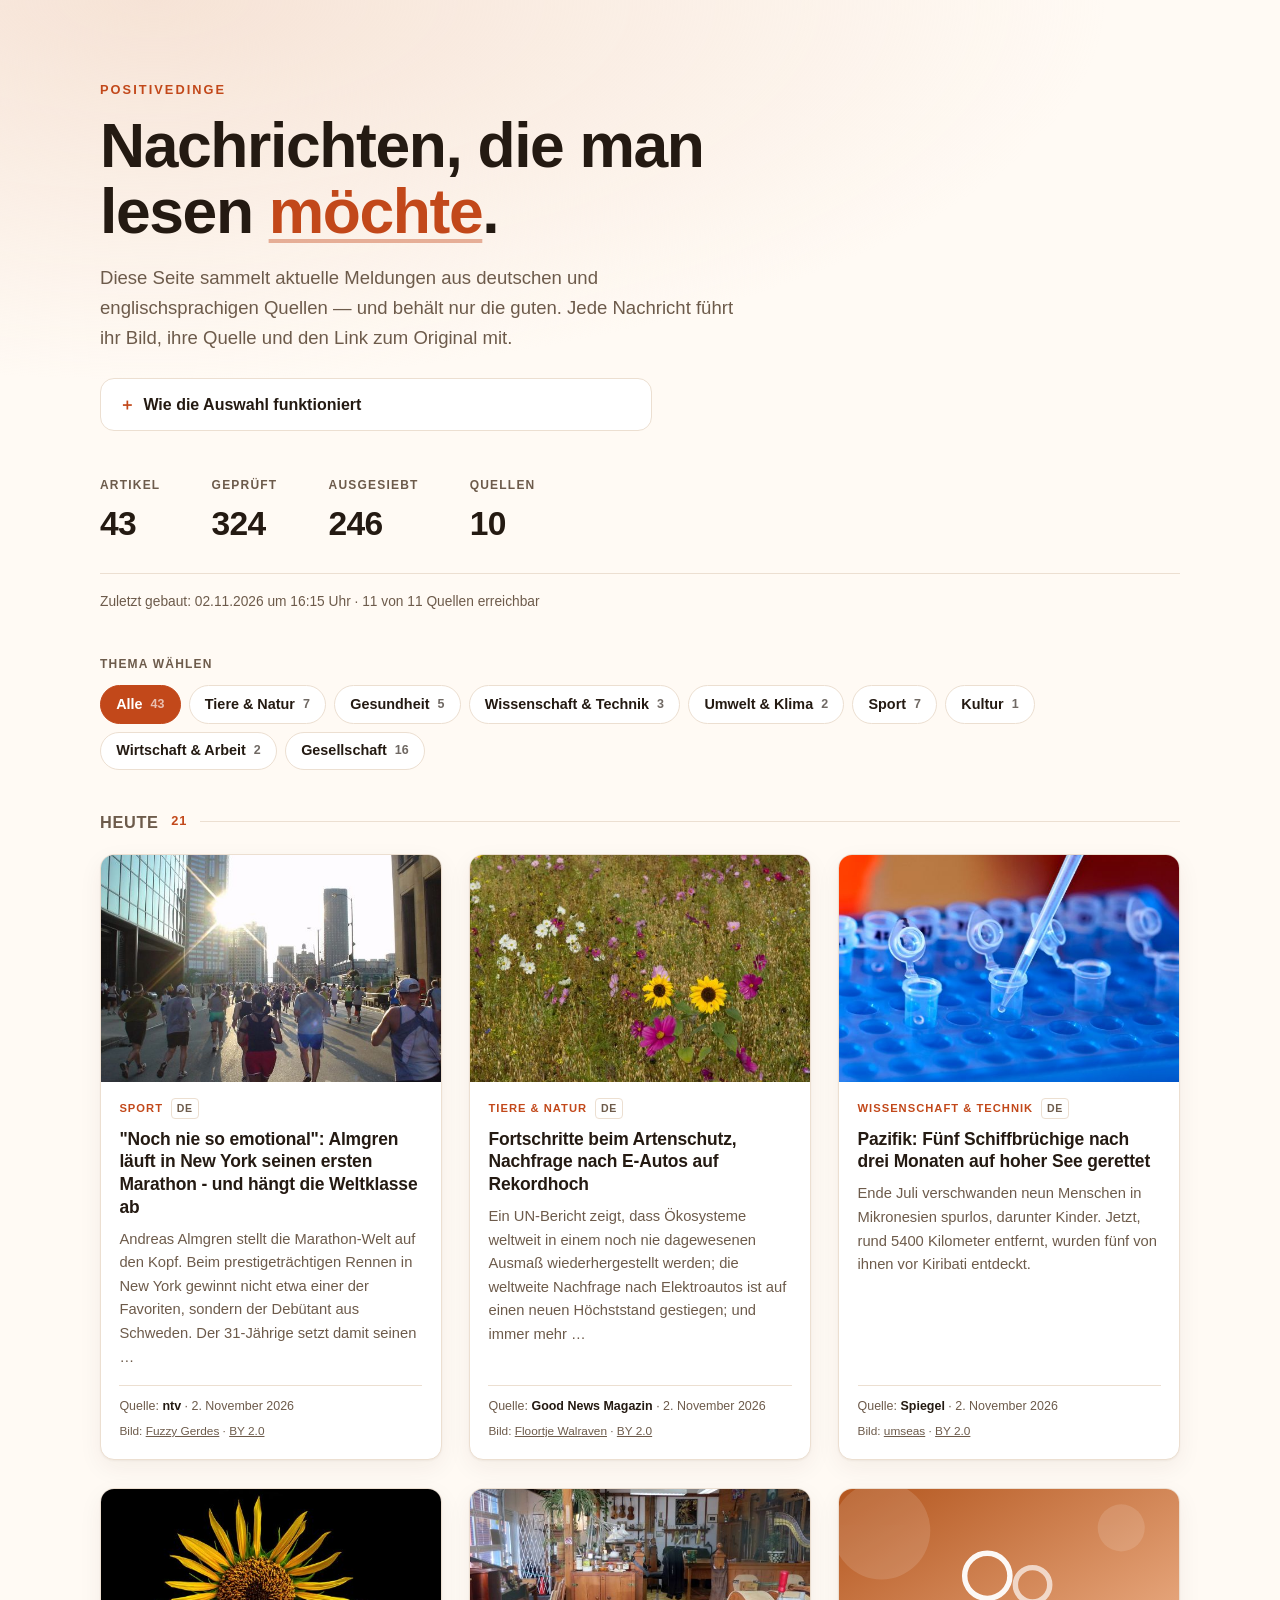
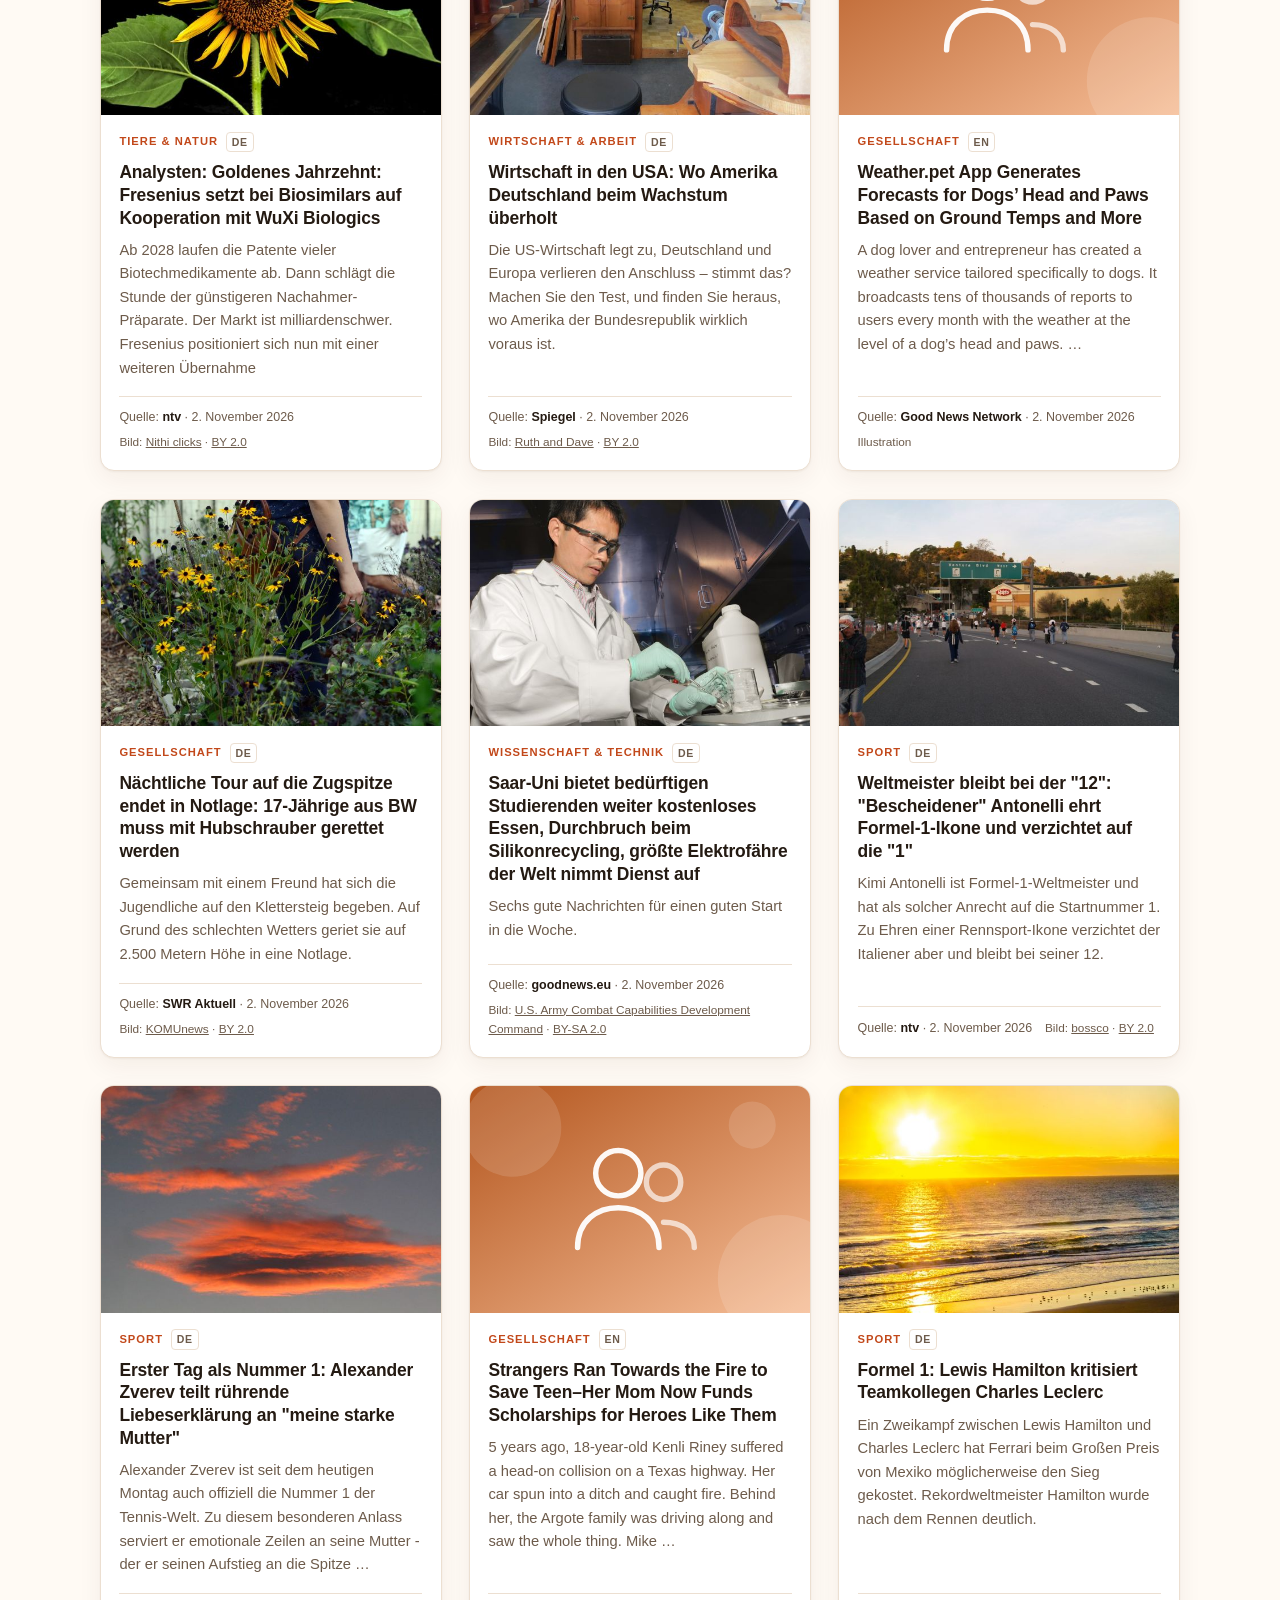
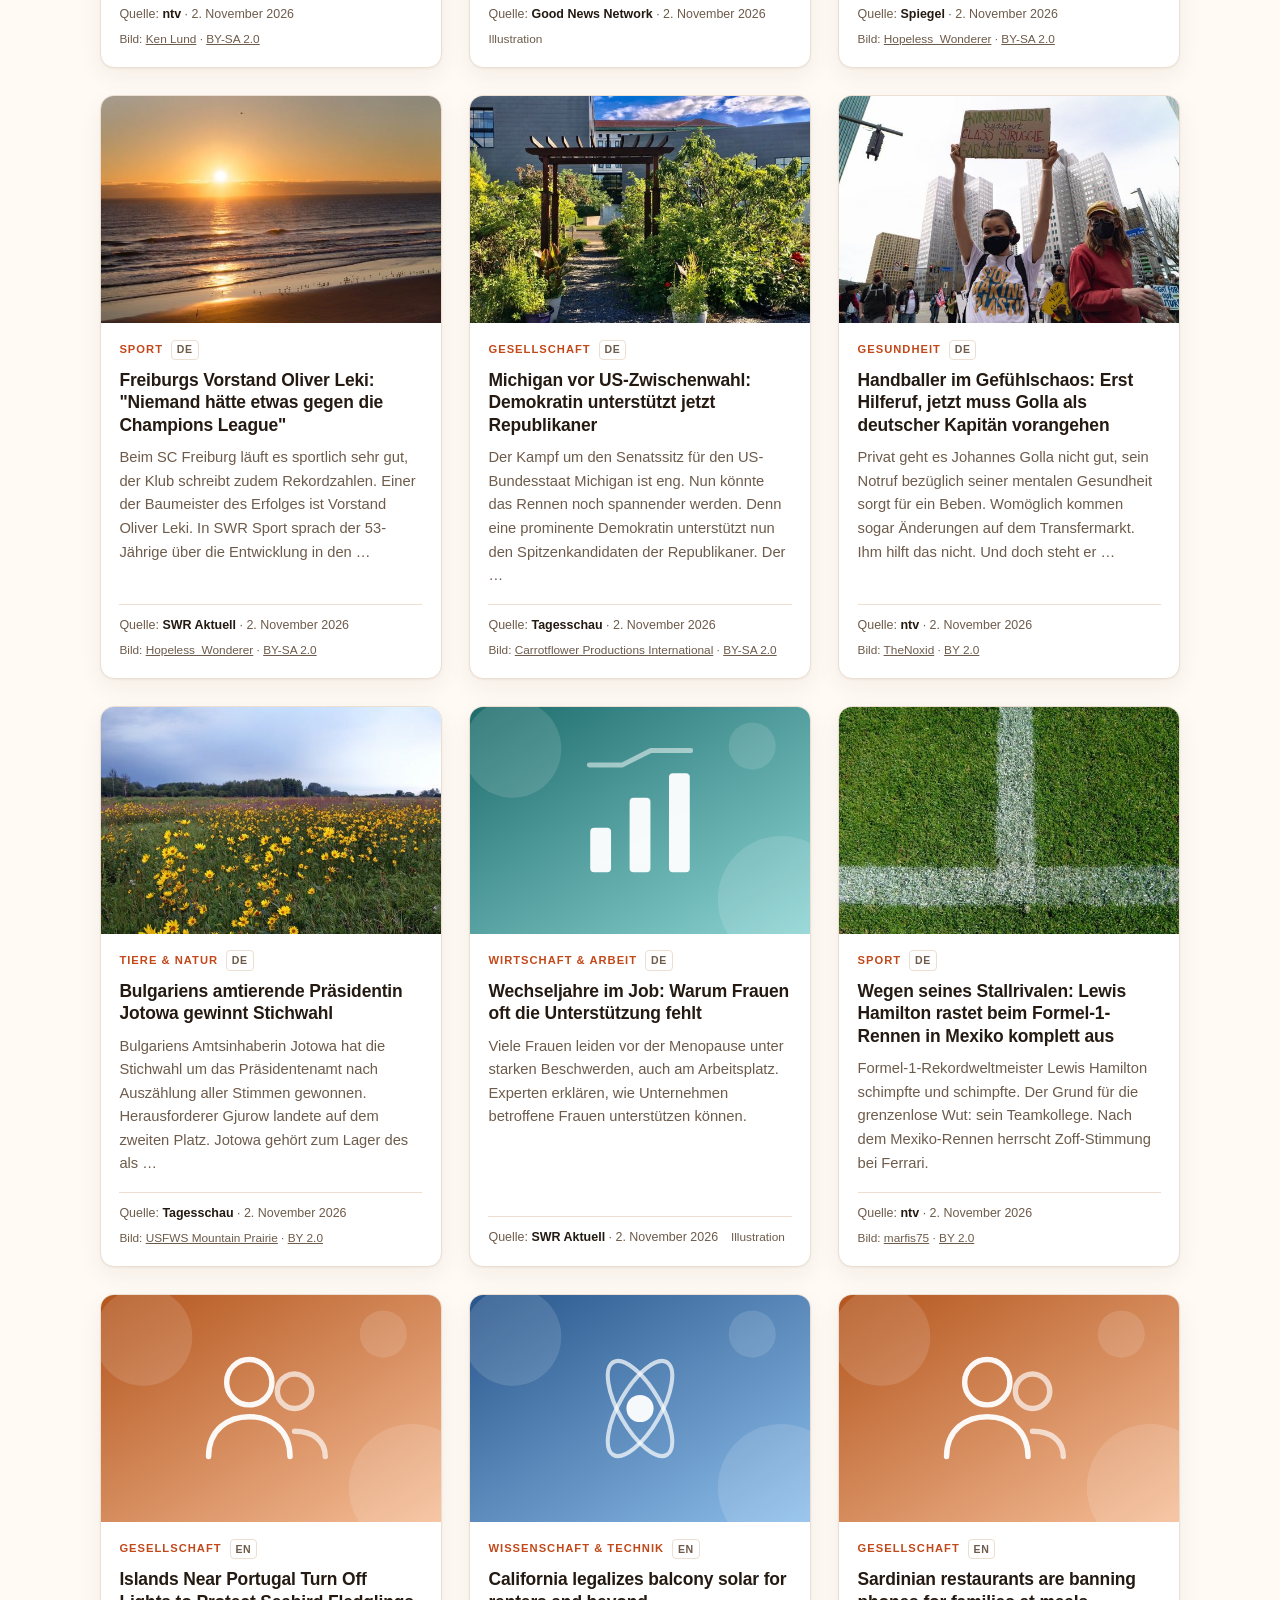
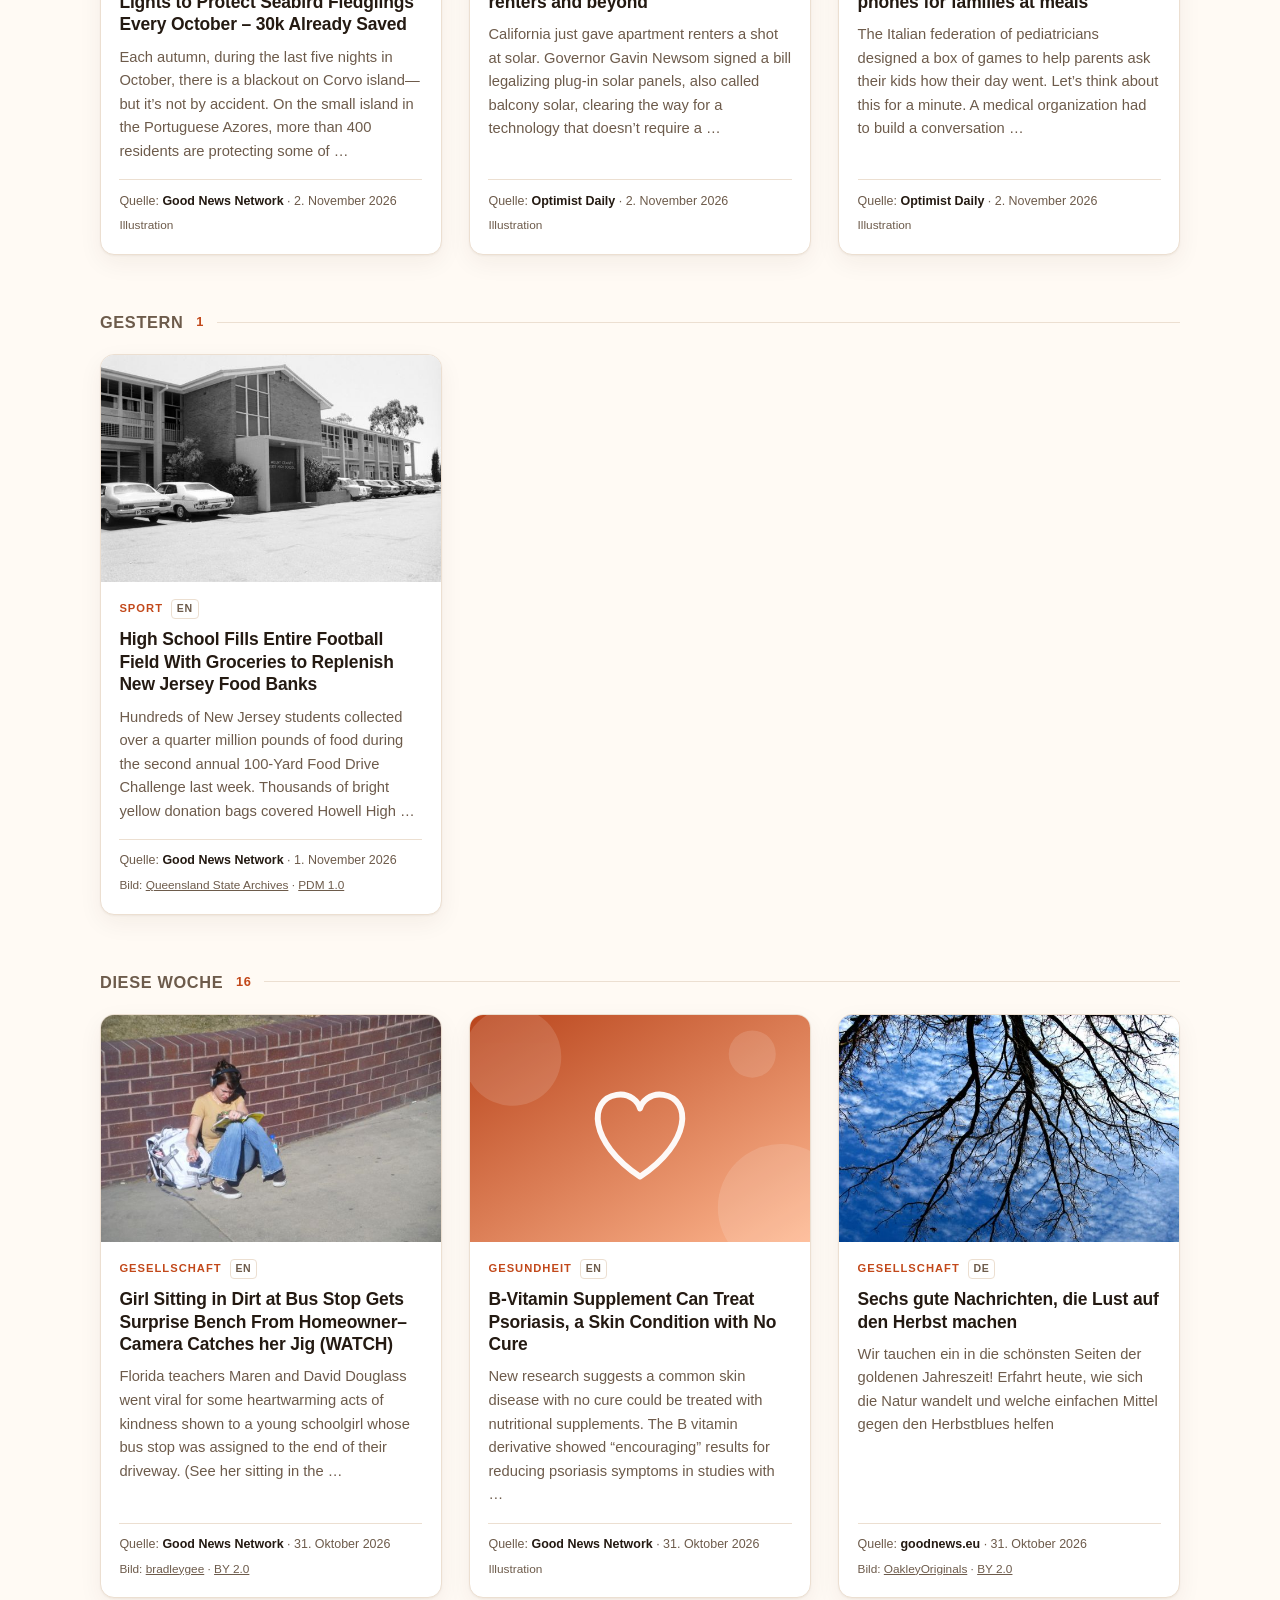
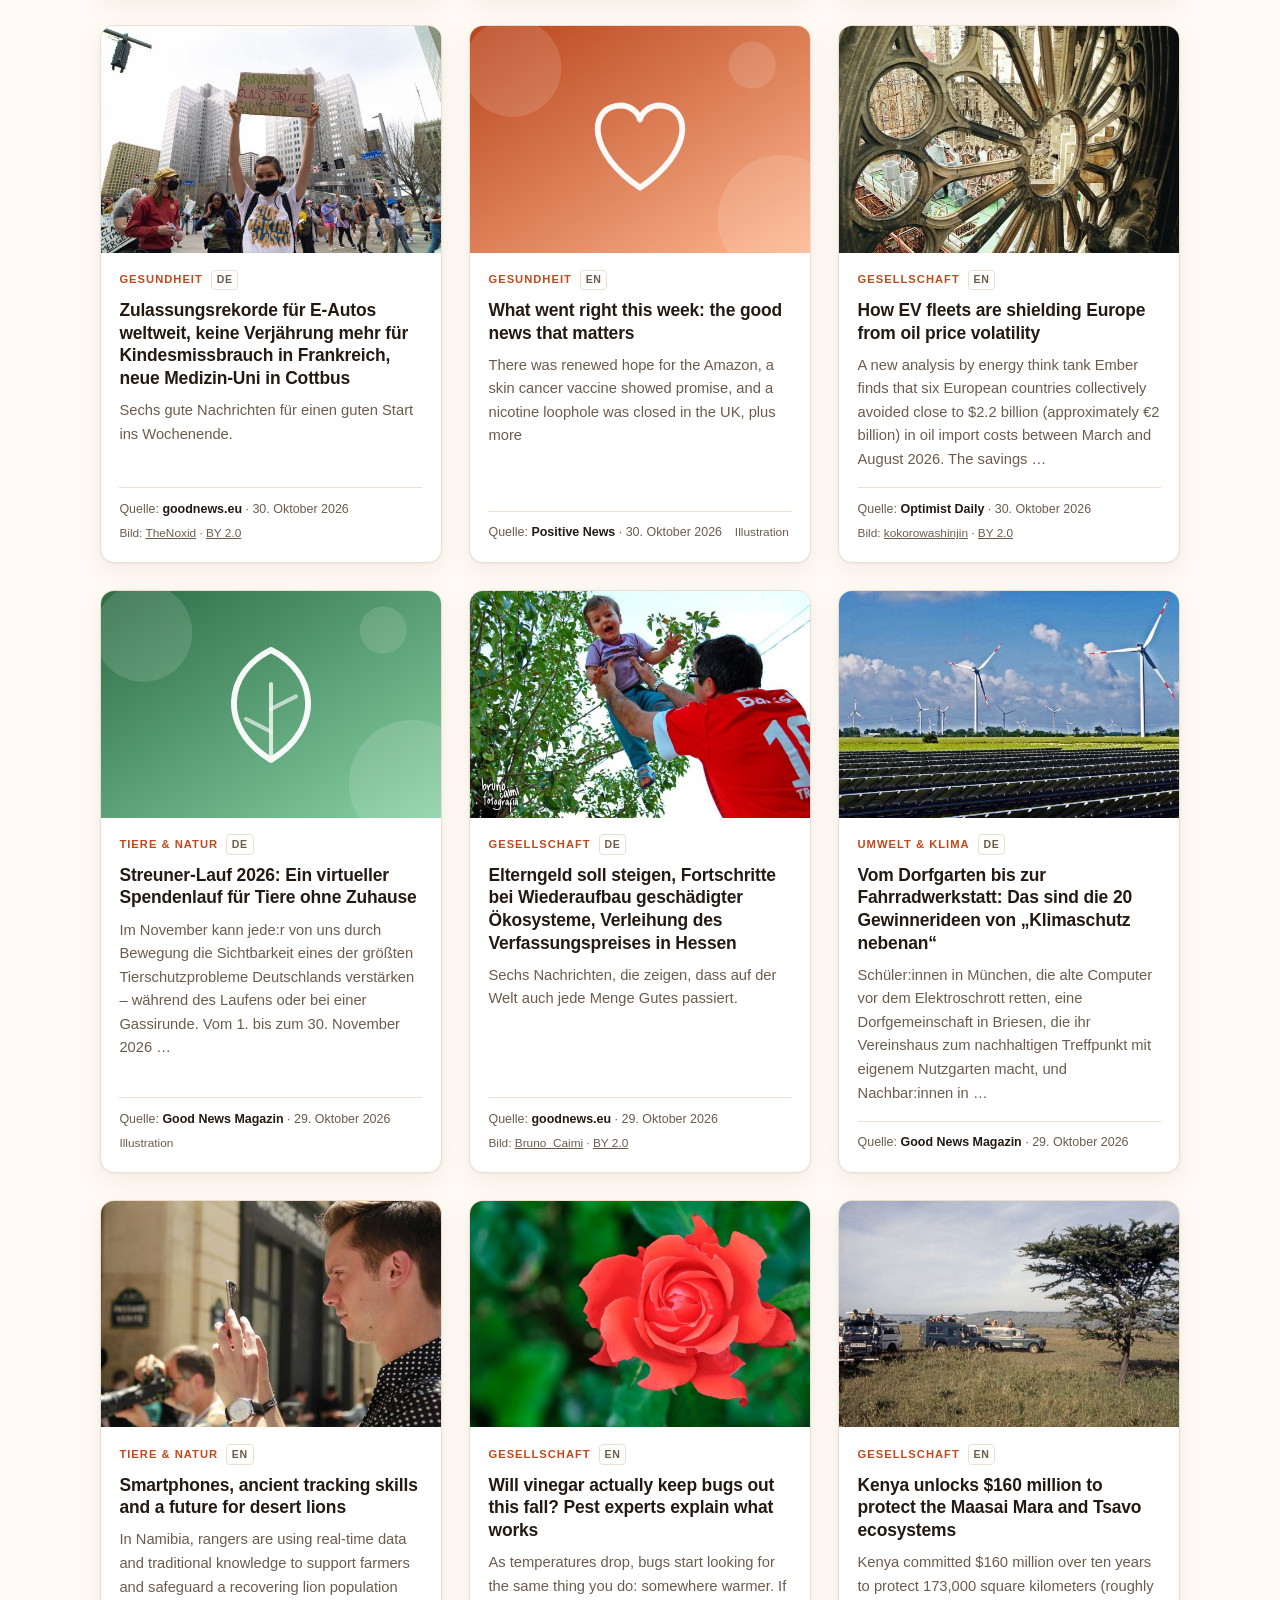
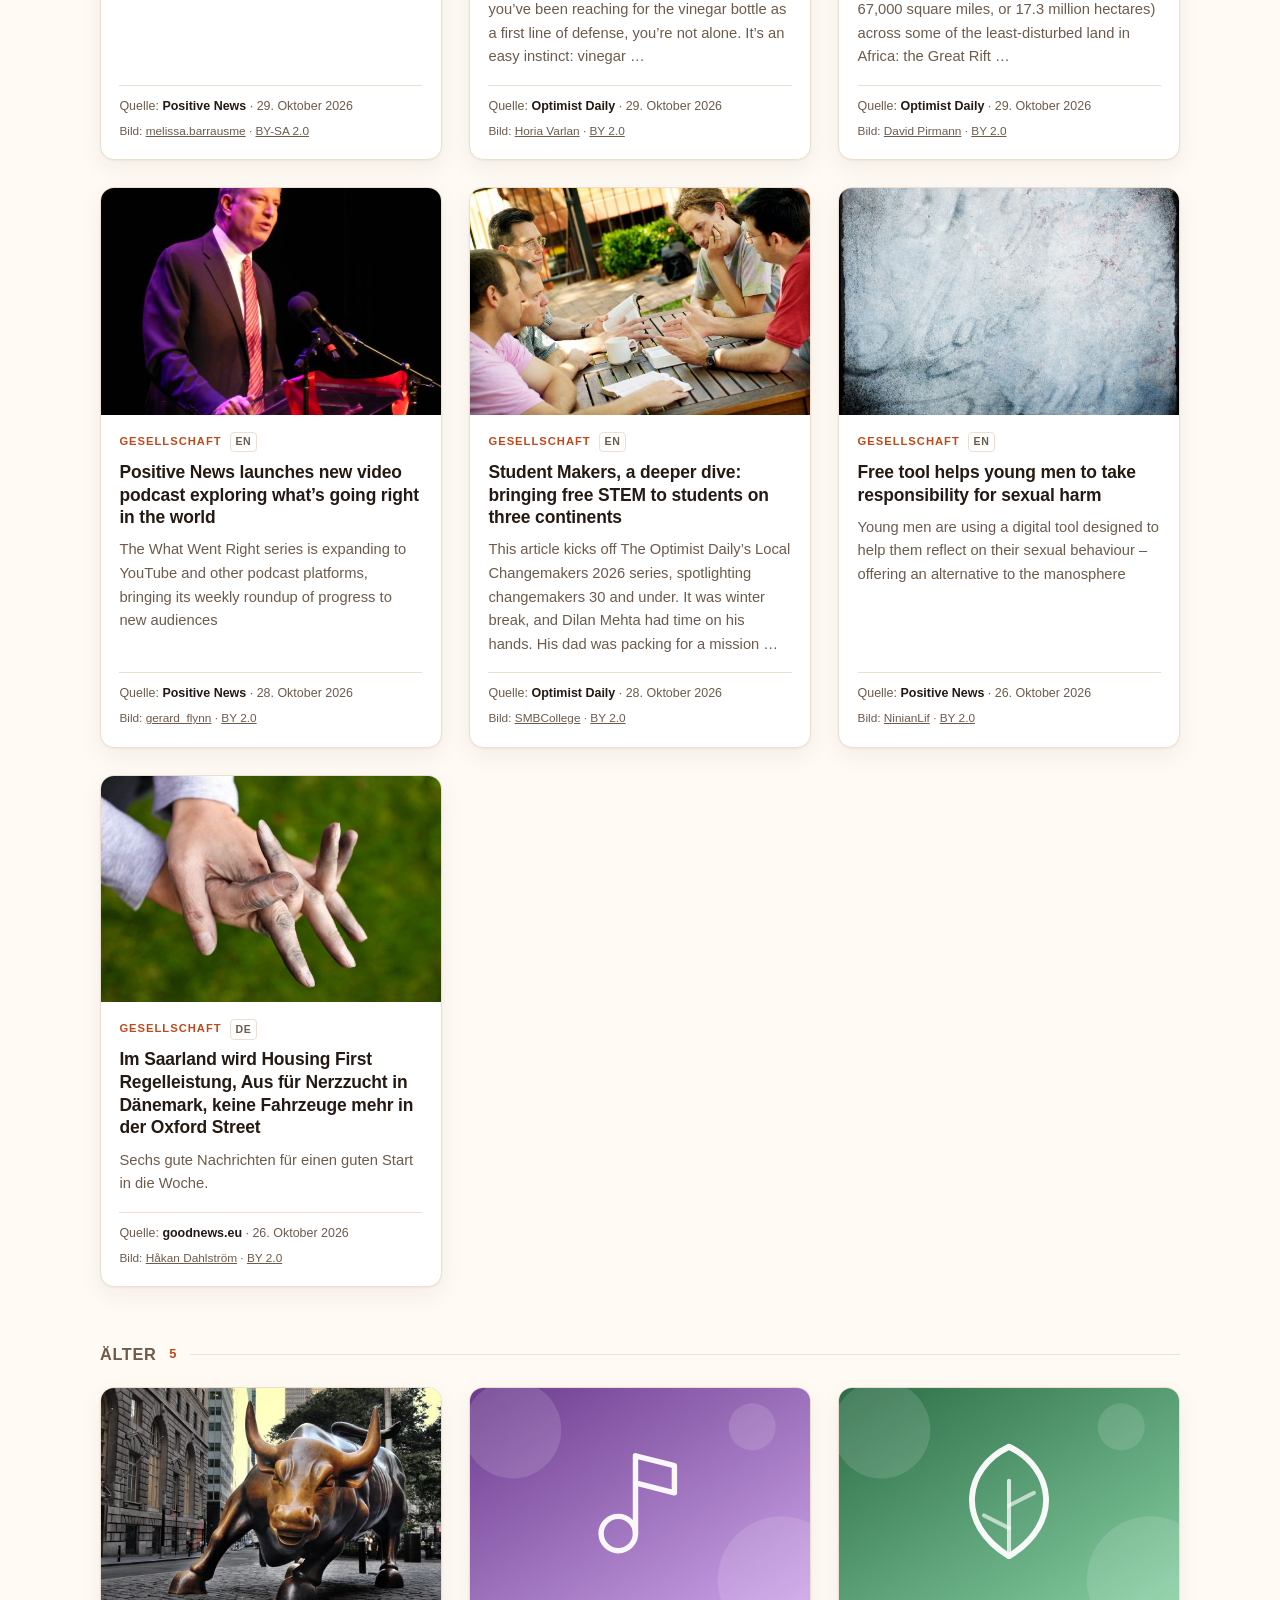
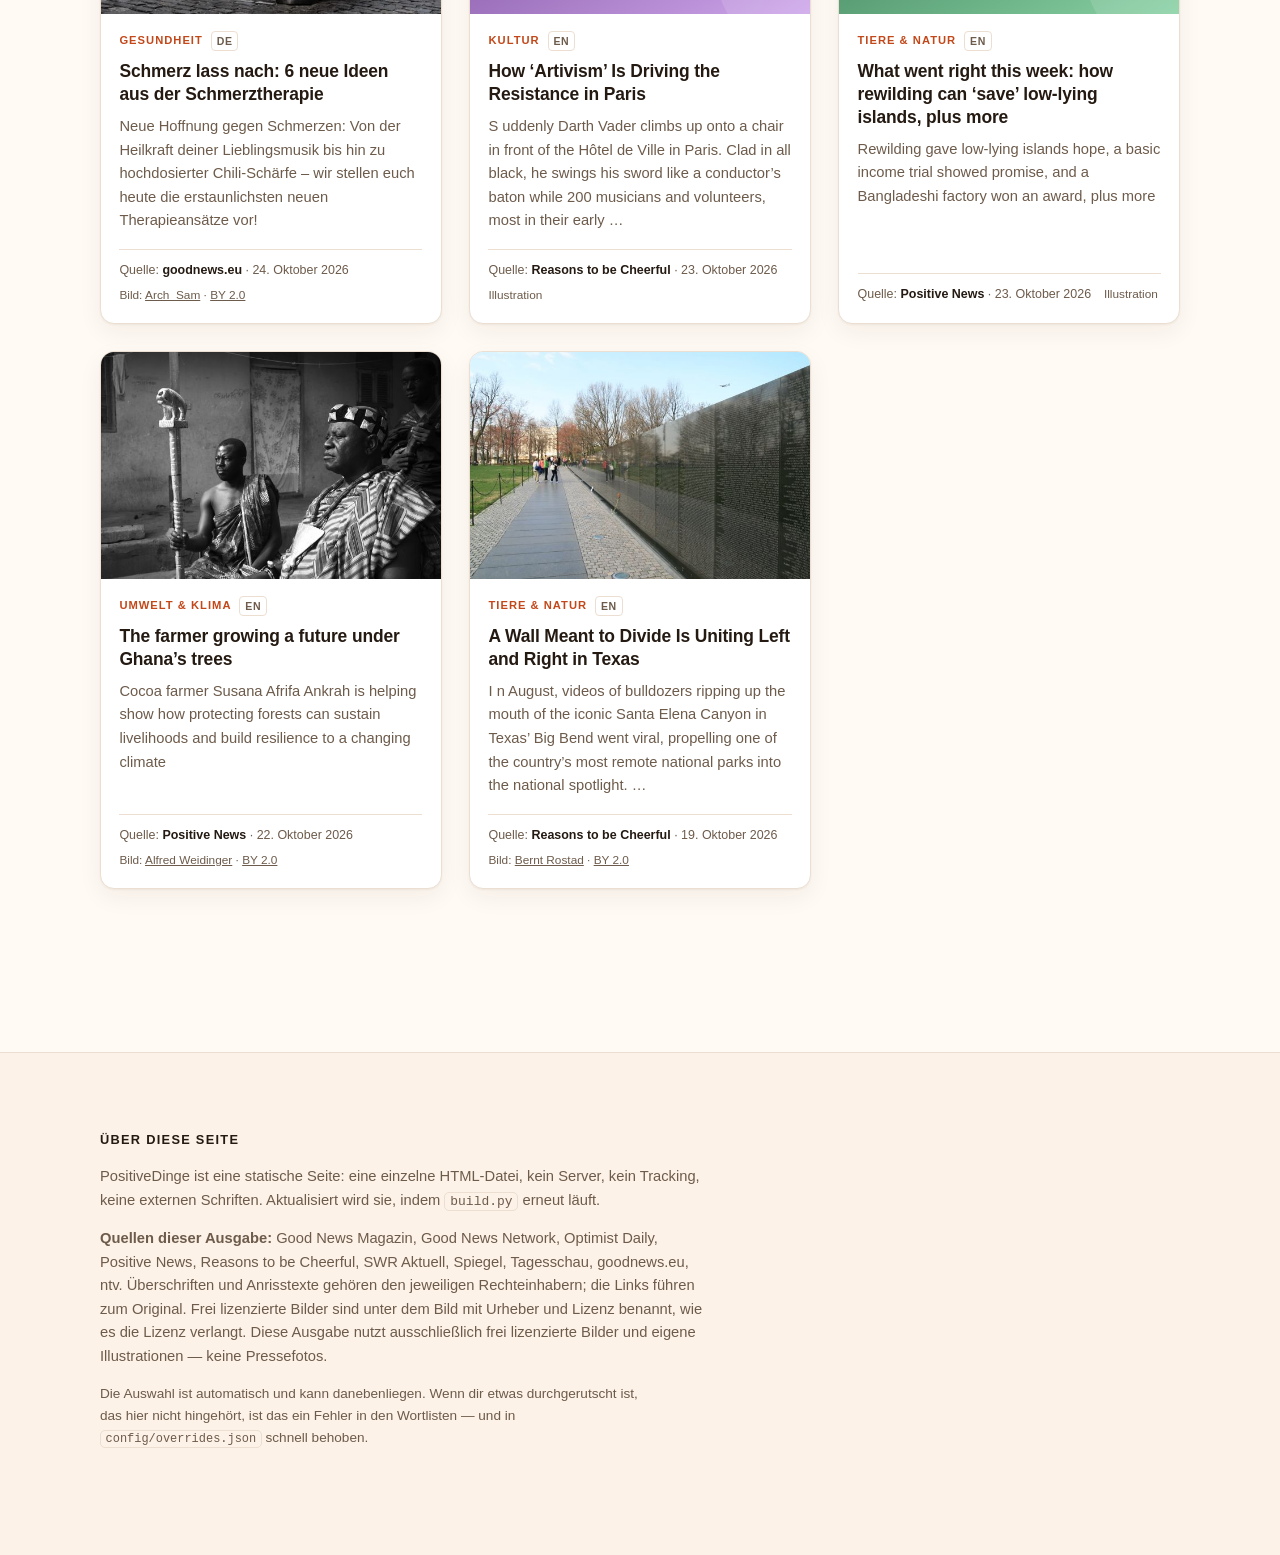
==== commit 2131e5ce: "Stündliche Aktualisierung (02.11.2026 16:15 UTC)" ====
--- a/index.html
+++ b/index.html
@@ -60,10 +60,10 @@
         <dt>Artikel</dt><dd>43</dd>
       </div>
       <div class="zahlen__paar">
-        <dt>Geprüft</dt><dd>325</dd>
+        <dt>Geprüft</dt><dd>324</dd>
       </div>
       <div class="zahlen__paar">
-        <dt>Ausgesiebt</dt><dd>244</dd>
+        <dt>Ausgesiebt</dt><dd>246</dd>
       </div>
       <div class="zahlen__paar">
         <dt>Quellen</dt><dd>10</dd>
@@ -71,7 +71,7 @@
     </dl>
 
     <p class="kopf__stand">
-      Zuletzt gebaut: <time>02.11.2026 um 06:14 Uhr</time>
+      Zuletzt gebaut: <time>02.11.2026 um 16:15 Uhr</time>
       · <span class="kopf__quellen">11 von 11
       Quellen erreichbar</span>
     </p>
@@ -85,14 +85,14 @@
       <p class="filter__hinweis">Thema wählen</p>
       <div class="filter__chips" id="chips">
           <button class="chip is-aktiv" type="button" data-filter="alle" aria-pressed="true">Alle<span class="chip__zahl">43</span></button>
-          <button class="chip" type="button" data-filter="tiere-natur" aria-pressed="false">Tiere &amp; Natur<span class="chip__zahl">4</span></button>
-          <button class="chip" type="button" data-filter="gesundheit" aria-pressed="false">Gesundheit<span class="chip__zahl">4</span></button>
-          <button class="chip" type="button" data-filter="wissenschaft-technik" aria-pressed="false">Wissenschaft &amp; Technik<span class="chip__zahl">1</span></button>
-          <button class="chip" type="button" data-filter="umwelt-klima" aria-pressed="false">Umwelt &amp; Klima<span class="chip__zahl">3</span></button>
-          <button class="chip" type="button" data-filter="sport" aria-pressed="false">Sport<span class="chip__zahl">13</span></button>
-          <button class="chip" type="button" data-filter="kultur" aria-pressed="false">Kultur<span class="chip__zahl">3</span></button>
-          <button class="chip" type="button" data-filter="wirtschaft-arbeit" aria-pressed="false">Wirtschaft &amp; Arbeit<span class="chip__zahl">1</span></button>
-          <button class="chip" type="button" data-filter="gesellschaft" aria-pressed="false">Gesellschaft<span class="chip__zahl">14</span></button>
+          <button class="chip" type="button" data-filter="tiere-natur" aria-pressed="false">Tiere &amp; Natur<span class="chip__zahl">7</span></button>
+          <button class="chip" type="button" data-filter="gesundheit" aria-pressed="false">Gesundheit<span class="chip__zahl">5</span></button>
+          <button class="chip" type="button" data-filter="wissenschaft-technik" aria-pressed="false">Wissenschaft &amp; Technik<span class="chip__zahl">3</span></button>
+          <button class="chip" type="button" data-filter="umwelt-klima" aria-pressed="false">Umwelt &amp; Klima<span class="chip__zahl">2</span></button>
+          <button class="chip" type="button" data-filter="sport" aria-pressed="false">Sport<span class="chip__zahl">7</span></button>
+          <button class="chip" type="button" data-filter="kultur" aria-pressed="false">Kultur<span class="chip__zahl">1</span></button>
+          <button class="chip" type="button" data-filter="wirtschaft-arbeit" aria-pressed="false">Wirtschaft &amp; Arbeit<span class="chip__zahl">2</span></button>
+          <button class="chip" type="button" data-filter="gesellschaft" aria-pressed="false">Gesellschaft<span class="chip__zahl">16</span></button>
       </div>
     </nav>
 
@@ -103,7 +103,7 @@
 
     <div id="strom">
       <section class="gruppe" aria-labelledby="gruppe-heute">
-        <h2 class="gruppe__titel" id="gruppe-heute">Heute<span class="gruppe__zahl">5</span></h2>
+        <h2 class="gruppe__titel" id="gruppe-heute">Heute<span class="gruppe__zahl">21</span></h2>
         <div class="raster">
         <article class="karte" data-thema="sport" data-sprache="de">
           <div class="karte__bildrahmen"><img class="karte__bild" src="img/cc/af6c0c3df01b85f03134.jpg" alt="Symbolbild zum Thema Sport" width="600" height="449" loading="eager" decoding="async"></div>
@@ -113,9 +113,9 @@
               <span class="karte__sprache" title="Sprache des Originals">DE</span>
             </p>
             <h3 class="karte__titel">
-              <a href="https://www.n-tv.de/sport/fussball/Kai-Havertz-schreibt-deutsche-Fussballgeschichte-id31483336.html" target="_blank" rel="noopener">&quot;Ich bin sehr, sehr stolz&quot;: Kai Havertz schreibt deutsche Fußballgeschichte</a>
-            </h3>
-            <p class="karte__teaser">Kai Havertz bricht beim 1:0 des FC Arsenal gegen den FC Liverpool einen deutschen Premier-League-Rekord. Er löst Ilkay Gündogan ab - und beendet eine 14 Jahre lange Wartezeit der Gunners.</p>
+              <a href="https://www.n-tv.de/sport/Almgren-laeuft-in-New-York-seinen-ersten-Marathon-und-haengt-die-Weltklasse-ab-id31486214.html" target="_blank" rel="noopener">&quot;Noch nie so emotional&quot;: Almgren läuft in New York seinen ersten Marathon - und hängt die Weltklasse ab</a>
+            </h3>
+            <p class="karte__teaser">Andreas Almgren stellt die Marathon-Welt auf den Kopf. Beim prestigeträchtigen Rennen in New York gewinnt nicht etwa einer der Favoriten, sondern der Debütant aus Schweden. Der 31-Jährige setzt damit seinen …</p>
             <p class="karte__fuss">
               <span class="karte__quelle">Quelle: <strong>ntv</strong> · 2. November 2026</span>
               <span class="karte__nachweis">Bild: <a href="https://www.flickr.com/photos/62616836@N00" rel="noopener">Fuzzy Gerdes</a> · <a href="https://creativecommons.org/licenses/by/2.0/" rel="noopener">BY 2.0</a></span>
@@ -123,17 +123,143 @@
             </p>
           </div>
         </article>
+        <article class="karte" data-thema="tiere-natur" data-sprache="de">
+          <div class="karte__bildrahmen"><img class="karte__bild" src="img/cc/0be42cb115fe10000764.jpg" alt="Symbolbild zum Thema Tiere &amp; Natur" width="600" height="443" loading="eager" decoding="async"></div>
+          <div class="karte__inhalt">
+            <p class="karte__kopf">
+              <span class="karte__thema">Tiere &amp; Natur</span>
+              <span class="karte__sprache" title="Sprache des Originals">DE</span>
+            </p>
+            <h3 class="karte__titel">
+              <a href="https://goodnews-magazin.de/fortschritte-beim-artenschutz/" target="_blank" rel="noopener">Fortschritte beim Artenschutz, Nachfrage nach E-Autos auf Rekordhoch</a>
+            </h3>
+            <p class="karte__teaser">Ein UN-Bericht zeigt, dass Ökosysteme weltweit in einem noch nie dagewesenen Ausmaß wiederhergestellt werden; die weltweite Nachfrage nach Elektroautos ist auf einen neuen Höchststand gestiegen; und immer mehr …</p>
+            <p class="karte__fuss">
+              <span class="karte__quelle">Quelle: <strong>Good News Magazin</strong> · 2. November 2026</span>
+              <span class="karte__nachweis">Bild: <a href="https://www.flickr.com/photos/13521837@N00" rel="noopener">Floortje Walraven</a> · <a href="https://creativecommons.org/licenses/by/2.0/" rel="noopener">BY 2.0</a></span>
+              
+            </p>
+          </div>
+        </article>
+        <article class="karte" data-thema="wissenschaft-technik" data-sprache="de">
+          <div class="karte__bildrahmen"><img class="karte__bild" src="img/cc/7b3d6652a9d4b44ba113.jpg" alt="Symbolbild zum Thema Wissenschaft &amp; Technik" width="600" height="406" loading="eager" decoding="async"></div>
+          <div class="karte__inhalt">
+            <p class="karte__kopf">
+              <span class="karte__thema">Wissenschaft &amp; Technik</span>
+              <span class="karte__sprache" title="Sprache des Originals">DE</span>
+            </p>
+            <h3 class="karte__titel">
+              <a href="https://www.spiegel.de/panorama/pazifik-fuenf-schiffbruechige-nach-drei-monaten-auf-hoher-see-gerettet-a-f605fa47-1bbd-4656-a9da-652480ef32bb#ref=rss" target="_blank" rel="noopener">Pazifik: Fünf Schiffbrüchige nach drei Monaten auf hoher See gerettet</a>
+            </h3>
+            <p class="karte__teaser">Ende Juli verschwanden neun Menschen in Mikronesien spurlos, darunter Kinder. Jetzt, rund 5400 Kilometer entfernt, wurden fünf von ihnen vor Kiribati entdeckt.</p>
+            <p class="karte__fuss">
+              <span class="karte__quelle">Quelle: <strong>Spiegel</strong> · 2. November 2026</span>
+              <span class="karte__nachweis">Bild: <a href="https://www.flickr.com/photos/26835854@N07" rel="noopener">umseas</a> · <a href="https://creativecommons.org/licenses/by/2.0/" rel="noopener">BY 2.0</a></span>
+              
+            </p>
+          </div>
+        </article>
+        <article class="karte" data-thema="tiere-natur" data-sprache="de">
+          <div class="karte__bildrahmen"><img class="karte__bild" src="img/cc/242a9e6607059d8afe96.jpg" alt="Symbolbild zum Thema Tiere &amp; Natur" width="600" height="363" loading="lazy" decoding="async"></div>
+          <div class="karte__inhalt">
+            <p class="karte__kopf">
+              <span class="karte__thema">Tiere &amp; Natur</span>
+              <span class="karte__sprache" title="Sprache des Originals">DE</span>
+            </p>
+            <h3 class="karte__titel">
+              <a href="https://www.n-tv.de/wirtschaft/Fresenius-setzt-bei-Biosimilars-auf-Kooperation-mit-WuXi-Biologics-id31486027.html" target="_blank" rel="noopener">Analysten: Goldenes Jahrzehnt: Fresenius setzt bei Biosimilars auf Kooperation mit WuXi Biologics</a>
+            </h3>
+            <p class="karte__teaser">Ab 2028 laufen die Patente vieler Biotechmedikamente ab. Dann schlägt die Stunde der günstigeren Nachahmer-Präparate. Der Markt ist milliardenschwer. Fresenius positioniert sich nun mit einer weiteren Übernahme</p>
+            <p class="karte__fuss">
+              <span class="karte__quelle">Quelle: <strong>ntv</strong> · 2. November 2026</span>
+              <span class="karte__nachweis">Bild: <a href="https://www.flickr.com/photos/47850033@N08" rel="noopener">Nithi clicks</a> · <a href="https://creativecommons.org/licenses/by/2.0/" rel="noopener">BY 2.0</a></span>
+              
+            </p>
+          </div>
+        </article>
+        <article class="karte" data-thema="wirtschaft-arbeit" data-sprache="de">
+          <div class="karte__bildrahmen"><img class="karte__bild" src="img/cc/c129c0b918a37515530e.jpg" alt="Symbolbild zum Thema Wirtschaft &amp; Arbeit" width="600" height="449" loading="lazy" decoding="async"></div>
+          <div class="karte__inhalt">
+            <p class="karte__kopf">
+              <span class="karte__thema">Wirtschaft &amp; Arbeit</span>
+              <span class="karte__sprache" title="Sprache des Originals">DE</span>
+            </p>
+            <h3 class="karte__titel">
+              <a href="https://www.spiegel.de/wirtschaft/wirtschaft-in-den-usa-wo-amerika-deutschland-beim-wachstum-ueberholt-a-bd92e004-087f-482f-a7e9-fd122df22a7a#ref=rss" target="_blank" rel="noopener">Wirtschaft in den USA: Wo Amerika Deutschland beim Wachstum überholt</a>
+            </h3>
+            <p class="karte__teaser">Die US-Wirtschaft legt zu, Deutschland und Europa verlieren den Anschluss – stimmt das? Machen Sie den Test, und finden Sie heraus, wo Amerika der Bundesrepublik wirklich voraus ist.</p>
+            <p class="karte__fuss">
+              <span class="karte__quelle">Quelle: <strong>Spiegel</strong> · 2. November 2026</span>
+              <span class="karte__nachweis">Bild: <a href="https://www.flickr.com/photos/95142644@N00" rel="noopener">Ruth and Dave</a> · <a href="https://creativecommons.org/licenses/by/2.0/" rel="noopener">BY 2.0</a></span>
+              
+            </p>
+          </div>
+        </article>
+        <article class="karte" data-thema="gesellschaft" data-sprache="en">
+          <div class="karte__bildrahmen"><img class="karte__bild" src="img/kachel-gesellschaft.svg" alt="" width="800" height="500" loading="lazy" decoding="async"></div>
+          <div class="karte__inhalt">
+            <p class="karte__kopf">
+              <span class="karte__thema">Gesellschaft</span>
+              <span class="karte__sprache" title="Sprache des Originals">EN</span>
+            </p>
+            <h3 class="karte__titel">
+              <a href="https://www.goodnewsnetwork.org/weather-pet-app-generates-forecasts-for-dogs-head-and-paws-based-on-ground-temps-and-more/" target="_blank" rel="noopener">Weather.pet App Generates Forecasts for Dogs’ Head and Paws Based on Ground Temps and More</a>
+            </h3>
+            <p class="karte__teaser">A dog lover and entrepreneur has created a weather service tailored specifically to dogs. It broadcasts tens of thousands of reports to users every month with the weather at the level of a dog’s head and paws. …</p>
+            <p class="karte__fuss">
+              <span class="karte__quelle">Quelle: <strong>Good News Network</strong> · 2. November 2026</span>
+              <span class="karte__nachweis">Illustration</span>
+              
+            </p>
+          </div>
+        </article>
+        <article class="karte" data-thema="gesellschaft" data-sprache="de">
+          <div class="karte__bildrahmen"><img class="karte__bild" src="img/cc/b69b3d7e5a9f90dedf90.jpg" alt="Symbolbild zum Thema Gesellschaft" width="600" height="397" loading="lazy" decoding="async"></div>
+          <div class="karte__inhalt">
+            <p class="karte__kopf">
+              <span class="karte__thema">Gesellschaft</span>
+              <span class="karte__sprache" title="Sprache des Originals">DE</span>
+            </p>
+            <h3 class="karte__titel">
+              <a href="https://www.swr.de/swraktuell/baden-wuerttemberg/17-jaehrige-muss-von-zugspitze-gerettet-werden-100.html" target="_blank" rel="noopener">Nächtliche Tour auf die Zugspitze endet in Notlage: 17-Jährige aus BW muss mit Hubschrauber gerettet werden</a>
+            </h3>
+            <p class="karte__teaser">Gemeinsam mit einem Freund hat sich die Jugendliche auf den Klettersteig begeben. Auf Grund des schlechten Wetters geriet sie auf 2.500 Metern Höhe in eine Notlage.</p>
+            <p class="karte__fuss">
+              <span class="karte__quelle">Quelle: <strong>SWR Aktuell</strong> · 2. November 2026</span>
+              <span class="karte__nachweis">Bild: <a href="https://www.flickr.com/photos/12801018@N00" rel="noopener">KOMUnews</a> · <a href="https://creativecommons.org/licenses/by/2.0/" rel="noopener">BY 2.0</a></span>
+              
+            </p>
+          </div>
+        </article>
+        <article class="karte" data-thema="wissenschaft-technik" data-sprache="de">
+          <div class="karte__bildrahmen"><img class="karte__bild" src="img/cc/95481f434d73b1b09a86.jpg" alt="Symbolbild zum Thema Wissenschaft &amp; Technik" width="600" height="399" loading="lazy" decoding="async"></div>
+          <div class="karte__inhalt">
+            <p class="karte__kopf">
+              <span class="karte__thema">Wissenschaft &amp; Technik</span>
+              <span class="karte__sprache" title="Sprache des Originals">DE</span>
+            </p>
+            <h3 class="karte__titel">
+              <a href="https://goodnews.eu/saar-uni-bietet-beduerftigen-studierenden-weiter-kostenloses-essen-durchbruch-beim-silikonrecycling-groesste-elektrofaehre-der-welt-nimmt-dienst-auf/" target="_blank" rel="noopener">Saar-Uni bietet bedürftigen Studierenden weiter kostenloses Essen, Durchbruch beim Silikonrecycling, größte Elektrofähre der Welt nimmt Dienst auf</a>
+            </h3>
+            <p class="karte__teaser">Sechs gute Nachrichten für einen guten Start in die Woche.</p>
+            <p class="karte__fuss">
+              <span class="karte__quelle">Quelle: <strong>goodnews.eu</strong> · 2. November 2026</span>
+              <span class="karte__nachweis">Bild: <a href="https://www.flickr.com/photos/34402227@N03" rel="noopener">U.S. Army Combat Capabilities Development Command</a> · <a href="https://creativecommons.org/licenses/by-sa/2.0/" rel="noopener">BY-SA 2.0</a></span>
+              
+            </p>
+          </div>
+        </article>
         <article class="karte" data-thema="sport" data-sprache="de">
-          <div class="karte__bildrahmen"><img class="karte__bild" src="img/cc/e516d9d643f4fc532525.jpg" alt="Symbolbild zum Thema Sport" width="600" height="449" loading="eager" decoding="async"></div>
+          <div class="karte__bildrahmen"><img class="karte__bild" src="img/cc/e516d9d643f4fc532525.jpg" alt="Symbolbild zum Thema Sport" width="600" height="449" loading="lazy" decoding="async"></div>
           <div class="karte__inhalt">
             <p class="karte__kopf">
               <span class="karte__thema">Sport</span>
               <span class="karte__sprache" title="Sprache des Originals">DE</span>
             </p>
             <h3 class="karte__titel">
-              <a href="https://www.n-tv.de/sport/Ueberraschend-starker-Europameister-kann-Magic-nicht-retten-id31483326.html" target="_blank" rel="noopener">Fremd in eigener Halle: Überraschend starker Europameister kann Magic nicht retten</a>
-            </h3>
-            <p class="karte__teaser">Die Orlando Magic kommen vor den eigenen Fans nicht in Schwung in der NBA. Auch gegen die Boston Celtics kassiert das Team um die Europameister Franz Wagner und Tristan Da Silva eine Niederlage.</p>
+              <a href="https://www.n-tv.de/sport/formel1/Bescheidener-Antonelli-ehrt-Formel-1-Ikone-und-verzichtet-auf-die-1-id31484946.html" target="_blank" rel="noopener">Weltmeister bleibt bei der &quot;12&quot;: &quot;Bescheidener&quot; Antonelli ehrt Formel-1-Ikone und verzichtet auf die &quot;1&quot;</a>
+            </h3>
+            <p class="karte__teaser">Kimi Antonelli ist Formel-1-Weltmeister und hat als solcher Anrecht auf die Startnummer 1. Zu Ehren einer Rennsport-Ikone verzichtet der Italiener aber und bleibt bei seiner 12.</p>
             <p class="karte__fuss">
               <span class="karte__quelle">Quelle: <strong>ntv</strong> · 2. November 2026</span>
               <span class="karte__nachweis">Bild: <a href="https://www.flickr.com/photos/43521640@N00" rel="noopener">bossco</a> · <a href="https://creativecommons.org/licenses/by/2.0/" rel="noopener">BY 2.0</a></span>
@@ -141,42 +267,6 @@
             </p>
           </div>
         </article>
-        <article class="karte" data-thema="wirtschaft-arbeit" data-sprache="de">
-          <div class="karte__bildrahmen"><img class="karte__bild" src="img/cc/c129c0b918a37515530e.jpg" alt="Symbolbild zum Thema Wirtschaft &amp; Arbeit" width="600" height="449" loading="eager" decoding="async"></div>
-          <div class="karte__inhalt">
-            <p class="karte__kopf">
-              <span class="karte__thema">Wirtschaft &amp; Arbeit</span>
-              <span class="karte__sprache" title="Sprache des Originals">DE</span>
-            </p>
-            <h3 class="karte__titel">
-              <a href="https://www.swr.de/swraktuell/baden-wuerttemberg/wechseljahre-am-arbeitsplatz-wie-unternehmen-in-bw-mit-damit-umgehen-100.html" target="_blank" rel="noopener">Wechseljahre im Job: Warum Frauen oft die Unterstützung fehlt</a>
-            </h3>
-            <p class="karte__teaser">Viele Frauen leiden vor der Menopause unter starken Beschwerden, auch am Arbeitsplatz. Experten erklären, wie Unternehmen betroffene Frauen unterstützen können.</p>
-            <p class="karte__fuss">
-              <span class="karte__quelle">Quelle: <strong>SWR Aktuell</strong> · 2. November 2026</span>
-              <span class="karte__nachweis">Bild: <a href="https://www.flickr.com/photos/95142644@N00" rel="noopener">Ruth and Dave</a> · <a href="https://creativecommons.org/licenses/by/2.0/" rel="noopener">BY 2.0</a></span>
-              
-            </p>
-          </div>
-        </article>
-        <article class="karte" data-thema="gesellschaft" data-sprache="en">
-          <div class="karte__bildrahmen"><img class="karte__bild" src="img/kachel-gesellschaft.svg" alt="" width="800" height="500" loading="lazy" decoding="async"></div>
-          <div class="karte__inhalt">
-            <p class="karte__kopf">
-              <span class="karte__thema">Gesellschaft</span>
-              <span class="karte__sprache" title="Sprache des Originals">EN</span>
-            </p>
-            <h3 class="karte__titel">
-              <a href="https://www.goodnewsnetwork.org/islands-near-portugal-turn-off-lights-to-protect-seabird-fledglings-every-oct/" target="_blank" rel="noopener">Islands Near Portugal Turn Off Lights to Protect Seabird Fledglings Every October – 30k Already Saved</a>
-            </h3>
-            <p class="karte__teaser">Each autumn, during the last five nights in October, there is a blackout on Corvo island—but it’s not by accident. On the small island in the Portuguese Azores, more than 400 residents are protecting some of …</p>
-            <p class="karte__fuss">
-              <span class="karte__quelle">Quelle: <strong>Good News Network</strong> · 2. November 2026</span>
-              <span class="karte__nachweis">Illustration</span>
-              
-            </p>
-          </div>
-        </article>
         <article class="karte" data-thema="sport" data-sprache="de">
           <div class="karte__bildrahmen"><img class="karte__bild" src="img/cc/d0eddf1bb41d1b2f94fa.jpg" alt="Symbolbild zum Thema Sport" width="600" height="449" loading="lazy" decoding="async"></div>
           <div class="karte__inhalt">
@@ -185,12 +275,210 @@
               <span class="karte__sprache" title="Sprache des Originals">DE</span>
             </p>
             <h3 class="karte__titel">
-              <a href="https://www.spiegel.de/sport/formel-1-kimi-antonelli-ist-weltmeister-reaktionen-von-sebastian-vettel-und-der-presse-a-7779c1d2-c279-450a-9ab2-92f91e57a2b1#ref=rss" target="_blank" rel="noopener">Formel 1: Kimi Antonelli ist Weltmeister - Reaktionen von Sebastian Vettel und der Presse</a>
-            </h3>
-            <p class="karte__teaser">Einen jüngeren Formel-1-Weltmeister gab es nie: Kimi Antonelli ist nach seiner Krönung dankbar und sprachlos. Die Medien in seiner Heimat Italien sind außer sich. Und der bisherige Rekordhalter analysiert den …</p>
+              <a href="https://www.n-tv.de/sport/tennis/Alexander-Zverev-teilt-ruehrende-Liebeserklaerung-an-meine-starke-Mutter-id31484459.html" target="_blank" rel="noopener">Erster Tag als Nummer 1: Alexander Zverev teilt rührende Liebeserklärung an &quot;meine starke Mutter&quot;</a>
+            </h3>
+            <p class="karte__teaser">Alexander Zverev ist seit dem heutigen Montag auch offiziell die Nummer 1 der Tennis-Welt. Zu diesem besonderen Anlass serviert er emotionale Zeilen an seine Mutter - der er seinen Aufstieg an die Spitze …</p>
+            <p class="karte__fuss">
+              <span class="karte__quelle">Quelle: <strong>ntv</strong> · 2. November 2026</span>
+              <span class="karte__nachweis">Bild: <a href="https://www.flickr.com/photos/75683070@N00" rel="noopener">Ken Lund</a> · <a href="https://creativecommons.org/licenses/by-sa/2.0/" rel="noopener">BY-SA 2.0</a></span>
+              
+            </p>
+          </div>
+        </article>
+        <article class="karte" data-thema="gesellschaft" data-sprache="en">
+          <div class="karte__bildrahmen"><img class="karte__bild" src="img/kachel-gesellschaft.svg" alt="" width="800" height="500" loading="lazy" decoding="async"></div>
+          <div class="karte__inhalt">
+            <p class="karte__kopf">
+              <span class="karte__thema">Gesellschaft</span>
+              <span class="karte__sprache" title="Sprache des Originals">EN</span>
+            </p>
+            <h3 class="karte__titel">
+              <a href="https://www.goodnewsnetwork.org/strangers-ran-toward-burning-car-to-save-teen-her-mom-now-funds-scholarships-for-heroes-like-them/" target="_blank" rel="noopener">Strangers Ran Towards the Fire to Save Teen–Her Mom Now Funds Scholarships for Heroes Like Them</a>
+            </h3>
+            <p class="karte__teaser">5 years ago, 18-year-old Kenli Riney suffered a head-on collision on a Texas highway. Her car spun into a ditch and caught fire. Behind her, the Argote family was driving along and saw the whole thing. Mike …</p>
+            <p class="karte__fuss">
+              <span class="karte__quelle">Quelle: <strong>Good News Network</strong> · 2. November 2026</span>
+              <span class="karte__nachweis">Illustration</span>
+              
+            </p>
+          </div>
+        </article>
+        <article class="karte" data-thema="sport" data-sprache="de">
+          <div class="karte__bildrahmen"><img class="karte__bild" src="img/cc/7d12cd1652d843afa55f.jpg" alt="Symbolbild zum Thema Sport" width="600" height="397" loading="lazy" decoding="async"></div>
+          <div class="karte__inhalt">
+            <p class="karte__kopf">
+              <span class="karte__thema">Sport</span>
+              <span class="karte__sprache" title="Sprache des Originals">DE</span>
+            </p>
+            <h3 class="karte__titel">
+              <a href="https://www.spiegel.de/sport/formel1/formel-1-lewis-hamilton-kritisiert-teamkollegen-charles-leclerc-a-15065a59-1daa-47f0-9c5f-425734882027#ref=rss" target="_blank" rel="noopener">Formel 1: Lewis Hamilton kritisiert Teamkollegen Charles Leclerc</a>
+            </h3>
+            <p class="karte__teaser">Ein Zweikampf zwischen Lewis Hamilton und Charles Leclerc hat Ferrari beim Großen Preis von Mexiko möglicherweise den Sieg gekostet. Rekordweltmeister Hamilton wurde nach dem Rennen deutlich.</p>
             <p class="karte__fuss">
               <span class="karte__quelle">Quelle: <strong>Spiegel</strong> · 2. November 2026</span>
-              <span class="karte__nachweis">Bild: <a href="https://www.flickr.com/photos/75683070@N00" rel="noopener">Ken Lund</a> · <a href="https://creativecommons.org/licenses/by-sa/2.0/" rel="noopener">BY-SA 2.0</a></span>
+              <span class="karte__nachweis">Bild: <a href="https://www.flickr.com/photos/88084017@N07" rel="noopener">Hopeless_Wonderer</a> · <a href="https://creativecommons.org/licenses/by-sa/2.0/" rel="noopener">BY-SA 2.0</a></span>
+              
+            </p>
+          </div>
+        </article>
+        <article class="karte" data-thema="sport" data-sprache="de">
+          <div class="karte__bildrahmen"><img class="karte__bild" src="img/cc/11994e084bf244e9e3ad.jpg" alt="Symbolbild zum Thema Sport" width="600" height="397" loading="lazy" decoding="async"></div>
+          <div class="karte__inhalt">
+            <p class="karte__kopf">
+              <span class="karte__thema">Sport</span>
+              <span class="karte__sprache" title="Sprache des Originals">DE</span>
+            </p>
+            <h3 class="karte__titel">
+              <a href="https://www.swr.de/sport/fussball/swr-sport-sc-freiburg-oliver-leki-100.html" target="_blank" rel="noopener">Freiburgs Vorstand Oliver Leki: &quot;Niemand hätte etwas gegen die Champions League&quot;</a>
+            </h3>
+            <p class="karte__teaser">Beim SC Freiburg läuft es sportlich sehr gut, der Klub schreibt zudem Rekordzahlen. Einer der Baumeister des Erfolges ist Vorstand Oliver Leki. In SWR Sport sprach der 53-Jährige über die Entwicklung in den …</p>
+            <p class="karte__fuss">
+              <span class="karte__quelle">Quelle: <strong>SWR Aktuell</strong> · 2. November 2026</span>
+              <span class="karte__nachweis">Bild: <a href="https://www.flickr.com/photos/88084017@N07" rel="noopener">Hopeless_Wonderer</a> · <a href="https://creativecommons.org/licenses/by-sa/2.0/" rel="noopener">BY-SA 2.0</a></span>
+              
+            </p>
+          </div>
+        </article>
+        <article class="karte" data-thema="gesellschaft" data-sprache="de">
+          <div class="karte__bildrahmen"><img class="karte__bild" src="img/cc/01601b1c0ec05d61575b.jpg" alt="Symbolbild zum Thema Gesellschaft" width="600" height="449" loading="lazy" decoding="async"></div>
+          <div class="karte__inhalt">
+            <p class="karte__kopf">
+              <span class="karte__thema">Gesellschaft</span>
+              <span class="karte__sprache" title="Sprache des Originals">DE</span>
+            </p>
+            <h3 class="karte__titel">
+              <a href="https://www.tagesschau.de/ausland/amerika/midterms-michigan-streit-demokraten-100.html" target="_blank" rel="noopener">Michigan vor US-Zwischenwahl: Demokratin unterstützt jetzt Republikaner</a>
+            </h3>
+            <p class="karte__teaser">Der Kampf um den Senatssitz für den US-Bundesstaat Michigan ist eng. Nun könnte das Rennen noch spannender werden. Denn eine prominente Demokratin unterstützt nun den Spitzenkandidaten der Republikaner. Der …</p>
+            <p class="karte__fuss">
+              <span class="karte__quelle">Quelle: <strong>Tagesschau</strong> · 2. November 2026</span>
+              <span class="karte__nachweis">Bild: <a href="https://www.flickr.com/photos/59639129@N08" rel="noopener">Carrotflower Productions International</a> · <a href="https://creativecommons.org/licenses/by-sa/2.0/" rel="noopener">BY-SA 2.0</a></span>
+              
+            </p>
+          </div>
+        </article>
+        <article class="karte" data-thema="gesundheit" data-sprache="de">
+          <div class="karte__bildrahmen"><img class="karte__bild" src="img/cc/016775526f4c483ec2bb.jpg" alt="Symbolbild zum Thema Gesundheit" width="600" height="450" loading="lazy" decoding="async"></div>
+          <div class="karte__inhalt">
+            <p class="karte__kopf">
+              <span class="karte__thema">Gesundheit</span>
+              <span class="karte__sprache" title="Sprache des Originals">DE</span>
+            </p>
+            <h3 class="karte__titel">
+              <a href="https://www.n-tv.de/sport/Erst-Hilferuf-jetzt-muss-Golla-als-deutscher-Kapitaen-vorangehen-id31484011.html" target="_blank" rel="noopener">Handballer im Gefühlschaos: Erst Hilferuf, jetzt muss Golla als deutscher Kapitän vorangehen</a>
+            </h3>
+            <p class="karte__teaser">Privat geht es Johannes Golla nicht gut, sein Notruf bezüglich seiner mentalen Gesundheit sorgt für ein Beben. Womöglich kommen sogar Änderungen auf dem Transfermarkt. Ihm hilft das nicht. Und doch steht er …</p>
+            <p class="karte__fuss">
+              <span class="karte__quelle">Quelle: <strong>ntv</strong> · 2. November 2026</span>
+              <span class="karte__nachweis">Bild: <a href="https://www.flickr.com/photos/9602574@N02" rel="noopener">TheNoxid</a> · <a href="https://creativecommons.org/licenses/by/2.0/" rel="noopener">BY 2.0</a></span>
+              
+            </p>
+          </div>
+        </article>
+        <article class="karte" data-thema="tiere-natur" data-sprache="de">
+          <div class="karte__bildrahmen"><img class="karte__bild" src="img/cc/3722f8fa773365a5b4c3.jpg" alt="Symbolbild zum Thema Tiere &amp; Natur" width="600" height="400" loading="lazy" decoding="async"></div>
+          <div class="karte__inhalt">
+            <p class="karte__kopf">
+              <span class="karte__thema">Tiere &amp; Natur</span>
+              <span class="karte__sprache" title="Sprache des Originals">DE</span>
+            </p>
+            <h3 class="karte__titel">
+              <a href="https://www.tagesschau.de/ausland/europa/stichwahl-bulgarien-102.html" target="_blank" rel="noopener">Bulgariens amtierende Präsidentin Jotowa gewinnt Stichwahl</a>
+            </h3>
+            <p class="karte__teaser">Bulgariens Amtsinhaberin Jotowa hat die Stichwahl um das Präsidentenamt nach Auszählung aller Stimmen gewonnen. Herausforderer Gjurow landete auf dem zweiten Platz. Jotowa gehört zum Lager des als …</p>
+            <p class="karte__fuss">
+              <span class="karte__quelle">Quelle: <strong>Tagesschau</strong> · 2. November 2026</span>
+              <span class="karte__nachweis">Bild: <a href="https://www.flickr.com/photos/51986662@N05" rel="noopener">USFWS Mountain Prairie</a> · <a href="https://creativecommons.org/licenses/by/2.0/" rel="noopener">BY 2.0</a></span>
+              
+            </p>
+          </div>
+        </article>
+        <article class="karte" data-thema="wirtschaft-arbeit" data-sprache="de">
+          <div class="karte__bildrahmen"><img class="karte__bild" src="img/kachel-wirtschaft-arbeit.svg" alt="" width="800" height="500" loading="lazy" decoding="async"></div>
+          <div class="karte__inhalt">
+            <p class="karte__kopf">
+              <span class="karte__thema">Wirtschaft &amp; Arbeit</span>
+              <span class="karte__sprache" title="Sprache des Originals">DE</span>
+            </p>
+            <h3 class="karte__titel">
+              <a href="https://www.swr.de/swraktuell/baden-wuerttemberg/wechseljahre-am-arbeitsplatz-wie-unternehmen-in-bw-mit-damit-umgehen-100.html" target="_blank" rel="noopener">Wechseljahre im Job: Warum Frauen oft die Unterstützung fehlt</a>
+            </h3>
+            <p class="karte__teaser">Viele Frauen leiden vor der Menopause unter starken Beschwerden, auch am Arbeitsplatz. Experten erklären, wie Unternehmen betroffene Frauen unterstützen können.</p>
+            <p class="karte__fuss">
+              <span class="karte__quelle">Quelle: <strong>SWR Aktuell</strong> · 2. November 2026</span>
+              <span class="karte__nachweis">Illustration</span>
+              
+            </p>
+          </div>
+        </article>
+        <article class="karte" data-thema="sport" data-sprache="de">
+          <div class="karte__bildrahmen"><img class="karte__bild" src="img/cc/ad496eb2752755b9993e.jpg" alt="Symbolbild zum Thema Sport" width="600" height="449" loading="lazy" decoding="async"></div>
+          <div class="karte__inhalt">
+            <p class="karte__kopf">
+              <span class="karte__thema">Sport</span>
+              <span class="karte__sprache" title="Sprache des Originals">DE</span>
+            </p>
+            <h3 class="karte__titel">
+              <a href="https://www.n-tv.de/sport/formel1/Lewis-Hamilton-rastet-beim-Formel-1-Rennen-in-Mexiko-komplett-aus-id31483415.html" target="_blank" rel="noopener">Wegen seines Stallrivalen: Lewis Hamilton rastet beim Formel-1-Rennen in Mexiko komplett aus</a>
+            </h3>
+            <p class="karte__teaser">Formel-1-Rekordweltmeister Lewis Hamilton schimpfte und schimpfte. Der Grund für die grenzenlose Wut: sein Teamkollege. Nach dem Mexiko-Rennen herrscht Zoff-Stimmung bei Ferrari.</p>
+            <p class="karte__fuss">
+              <span class="karte__quelle">Quelle: <strong>ntv</strong> · 2. November 2026</span>
+              <span class="karte__nachweis">Bild: <a href="https://www.flickr.com/photos/45409431@N00" rel="noopener">marfis75</a> · <a href="https://creativecommons.org/licenses/by/2.0/" rel="noopener">BY 2.0</a></span>
+              
+            </p>
+          </div>
+        </article>
+        <article class="karte" data-thema="gesellschaft" data-sprache="en">
+          <div class="karte__bildrahmen"><img class="karte__bild" src="img/kachel-gesellschaft.svg" alt="" width="800" height="500" loading="lazy" decoding="async"></div>
+          <div class="karte__inhalt">
+            <p class="karte__kopf">
+              <span class="karte__thema">Gesellschaft</span>
+              <span class="karte__sprache" title="Sprache des Originals">EN</span>
+            </p>
+            <h3 class="karte__titel">
+              <a href="https://www.goodnewsnetwork.org/islands-near-portugal-turn-off-lights-to-protect-seabird-fledglings-every-oct/" target="_blank" rel="noopener">Islands Near Portugal Turn Off Lights to Protect Seabird Fledglings Every October – 30k Already Saved</a>
+            </h3>
+            <p class="karte__teaser">Each autumn, during the last five nights in October, there is a blackout on Corvo island—but it’s not by accident. On the small island in the Portuguese Azores, more than 400 residents are protecting some of …</p>
+            <p class="karte__fuss">
+              <span class="karte__quelle">Quelle: <strong>Good News Network</strong> · 2. November 2026</span>
+              <span class="karte__nachweis">Illustration</span>
+              
+            </p>
+          </div>
+        </article>
+        <article class="karte" data-thema="wissenschaft-technik" data-sprache="en">
+          <div class="karte__bildrahmen"><img class="karte__bild" src="img/kachel-wissenschaft-technik.svg" alt="" width="800" height="500" loading="lazy" decoding="async"></div>
+          <div class="karte__inhalt">
+            <p class="karte__kopf">
+              <span class="karte__thema">Wissenschaft &amp; Technik</span>
+              <span class="karte__sprache" title="Sprache des Originals">EN</span>
+            </p>
+            <h3 class="karte__titel">
+              <a href="https://www.optimistdaily.com/2026/11/california-legalizes-balcony-solar-for-renters-and-beyond/" target="_blank" rel="noopener">California legalizes balcony solar for renters and beyond</a>
+            </h3>
+            <p class="karte__teaser">California just gave apartment renters a shot at solar. Governor Gavin Newsom signed a bill legalizing plug-in solar panels, also called balcony solar, clearing the way for a technology that doesn’t require a …</p>
+            <p class="karte__fuss">
+              <span class="karte__quelle">Quelle: <strong>Optimist Daily</strong> · 2. November 2026</span>
+              <span class="karte__nachweis">Illustration</span>
+              
+            </p>
+          </div>
+        </article>
+        <article class="karte" data-thema="gesellschaft" data-sprache="en">
+          <div class="karte__bildrahmen"><img class="karte__bild" src="img/kachel-gesellschaft.svg" alt="" width="800" height="500" loading="lazy" decoding="async"></div>
+          <div class="karte__inhalt">
+            <p class="karte__kopf">
+              <span class="karte__thema">Gesellschaft</span>
+              <span class="karte__sprache" title="Sprache des Originals">EN</span>
+            </p>
+            <h3 class="karte__titel">
+              <a href="https://www.optimistdaily.com/2026/11/sardinian-restaurants-are-banning-phones-for-families-at-meals/" target="_blank" rel="noopener">Sardinian restaurants are banning phones for families at meals</a>
+            </h3>
+            <p class="karte__teaser">The Italian federation of pediatricians designed a box of games to help parents ask their kids how their day went. Let’s think about this for a minute. A medical organization had to build a conversation …</p>
+            <p class="karte__fuss">
+              <span class="karte__quelle">Quelle: <strong>Optimist Daily</strong> · 2. November 2026</span>
+              <span class="karte__nachweis">Illustration</span>
               
             </p>
           </div>
@@ -198,152 +486,8 @@
         </div>
       </section>
       <section class="gruppe" aria-labelledby="gruppe-gestern">
-        <h2 class="gruppe__titel" id="gruppe-gestern">Gestern<span class="gruppe__zahl">11</span></h2>
+        <h2 class="gruppe__titel" id="gruppe-gestern">Gestern<span class="gruppe__zahl">1</span></h2>
         <div class="raster">
-        <article class="karte" data-thema="sport" data-sprache="de">
-          <div class="karte__bildrahmen"><img class="karte__bild" src="img/cc/7d12cd1652d843afa55f.jpg" alt="Symbolbild zum Thema Sport" width="600" height="397" loading="lazy" decoding="async"></div>
-          <div class="karte__inhalt">
-            <p class="karte__kopf">
-              <span class="karte__thema">Sport</span>
-              <span class="karte__sprache" title="Sprache des Originals">DE</span>
-            </p>
-            <h3 class="karte__titel">
-              <a href="https://www.spiegel.de/sport/formel1/formel-1-kimi-antonelli-ist-juengster-weltmeister-der-geschichte-a-b78e9346-c766-4f1b-b503-93a81618588a#ref=rss" target="_blank" rel="noopener">Formel 1: Kimi Antonelli ist jüngster Weltmeister der Geschichte</a>
-            </h3>
-            <p class="karte__teaser">Mit 20 Jahren löst der Italiener Kimi Antonelli Sebastian Vettel als jüngsten Champion der Formel-1-Geschichte ab. Beim Großen Preis von Mexiko genügte ihm ein dritter Platz zum vorzeitigen Titelgewinn.</p>
-            <p class="karte__fuss">
-              <span class="karte__quelle">Quelle: <strong>Spiegel</strong> · 1. November 2026</span>
-              <span class="karte__nachweis">Bild: <a href="https://www.flickr.com/photos/88084017@N07" rel="noopener">Hopeless_Wonderer</a> · <a href="https://creativecommons.org/licenses/by-sa/2.0/" rel="noopener">BY-SA 2.0</a></span>
-              
-            </p>
-          </div>
-        </article>
-        <article class="karte" data-thema="sport" data-sprache="de">
-          <div class="karte__bildrahmen"><img class="karte__bild" src="img/cc/11994e084bf244e9e3ad.jpg" alt="Symbolbild zum Thema Sport" width="600" height="397" loading="lazy" decoding="async"></div>
-          <div class="karte__inhalt">
-            <p class="karte__kopf">
-              <span class="karte__thema">Sport</span>
-              <span class="karte__sprache" title="Sprache des Originals">DE</span>
-            </p>
-            <h3 class="karte__titel">
-              <a href="https://www.n-tv.de/sport/formel1/Antonelli-kroent-sich-vorzeitig-zum-Formel-1-Weltmeister-id31482975.html" target="_blank" rel="noopener">Vettel-Rekord geknackt: Antonelli krönt sich vorzeitig zum Formel-1-Weltmeister</a>
-            </h3>
-            <p class="karte__teaser">Kimi Antonelli schreibt Formel-1-Geschichte: Der Mercedes-Pilot wird beim Großen Preis von Mexiko vorzeitig Weltmeister und schnappt Sebastian Vettel einen Rekord weg. Der 20-jährige Italiener ist nun der …</p>
-            <p class="karte__fuss">
-              <span class="karte__quelle">Quelle: <strong>ntv</strong> · 1. November 2026</span>
-              <span class="karte__nachweis">Bild: <a href="https://www.flickr.com/photos/88084017@N07" rel="noopener">Hopeless_Wonderer</a> · <a href="https://creativecommons.org/licenses/by-sa/2.0/" rel="noopener">BY-SA 2.0</a></span>
-              
-            </p>
-          </div>
-        </article>
-        <article class="karte" data-thema="sport" data-sprache="de">
-          <div class="karte__bildrahmen"><img class="karte__bild" src="img/cc/ad496eb2752755b9993e.jpg" alt="Symbolbild zum Thema Sport" width="600" height="449" loading="lazy" decoding="async"></div>
-          <div class="karte__inhalt">
-            <p class="karte__kopf">
-              <span class="karte__thema">Sport</span>
-              <span class="karte__sprache" title="Sprache des Originals">DE</span>
-            </p>
-            <h3 class="karte__titel">
-              <a href="https://www.n-tv.de/sport/nfl/NFL-Horror-Verletzung-ueberschattet-verrueckten-Lions-Sieg-id31482958.html" target="_blank" rel="noopener">Auch Vikings gestürzt: Horror-Verletzung überschattet verrückten Lions-Sieg</a>
-            </h3>
-            <p class="karte__teaser">Die Detroit Lions haben das letzte ungeschlagene Team der NFL, die Minnesota Vikings besiegt. Überschattet wird der Erfolg in Woche 8 jedoch von einer potenziell schweren Verletzung von Linebacker Jack …</p>
-            <p class="karte__fuss">
-              <span class="karte__quelle">Quelle: <strong>ntv</strong> · 1. November 2026</span>
-              <span class="karte__nachweis">Bild: <a href="https://www.flickr.com/photos/45409431@N00" rel="noopener">marfis75</a> · <a href="https://creativecommons.org/licenses/by/2.0/" rel="noopener">BY 2.0</a></span>
-              
-            </p>
-          </div>
-        </article>
-        <article class="karte" data-thema="sport" data-sprache="de">
-          <div class="karte__bildrahmen"><img class="karte__bild" src="img/cc/3fdcc004e65c0f1fa310.jpg" alt="Symbolbild zum Thema Sport" width="600" height="449" loading="lazy" decoding="async"></div>
-          <div class="karte__inhalt">
-            <p class="karte__kopf">
-              <span class="karte__thema">Sport</span>
-              <span class="karte__sprache" title="Sprache des Originals">DE</span>
-            </p>
-            <h3 class="karte__titel">
-              <a href="https://www.mdr.de/sport/basketball/basketball-science-city-jena-syntainics-mbc-halfit-lions,spielbericht-bbl-dbbl-100.html" target="_blank" rel="noopener">Science City Jena unterliegt auch in Bamberg – Jubel und Frust beim MBC</a>
-            </h3>
-            <p class="karte__teaser">Science City Jena wartet auch nach dem Spiel bei den Bamberg Baskets weiter auf einen Erfolg. Der Syntainics MBC feierte einen Kantersieg in Hamburg, die halfit Lions unterlagen derweil im Topspiel bei Alba …</p>
-            <p class="karte__fuss">
-              <span class="karte__quelle">Quelle: <strong>MDR Aktuell</strong> · 1. November 2026</span>
-              <span class="karte__nachweis">Bild: <a href="https://www.flickr.com/photos/27406286@N05" rel="noopener">Mike Cattell</a> · <a href="https://creativecommons.org/licenses/by/2.0/" rel="noopener">BY 2.0</a></span>
-              
-            </p>
-          </div>
-        </article>
-        <article class="karte" data-thema="gesellschaft" data-sprache="de">
-          <div class="karte__bildrahmen"><img class="karte__bild" src="img/cc/b69b3d7e5a9f90dedf90.jpg" alt="Symbolbild zum Thema Gesellschaft" width="600" height="397" loading="lazy" decoding="async"></div>
-          <div class="karte__inhalt">
-            <p class="karte__kopf">
-              <span class="karte__thema">Gesellschaft</span>
-              <span class="karte__sprache" title="Sprache des Originals">DE</span>
-            </p>
-            <h3 class="karte__titel">
-              <a href="https://www.spiegel.de/politik/boris-pistorius-und-die-linke-rot-gruen-rot-in-berlin-der-beliebteste-spd-minister-ist-dagegen-a-5113cae7-8b8a-4be1-9ef7-1ce6f90dc25a#ref=rss" target="_blank" rel="noopener">Boris Pistorius und die Linke: Rot-Grün-Rot in Berlin? Der beliebteste SPD-Minister ist dagegen</a>
-            </h3>
-            <p class="karte__teaser">Zahlreiche prominente Ex-Minister aus den Reihen der SPD warnen vor einem Bündnis mit der Linken in Berlin, darunter Sigmar Gabriel und Karl Lauterbach. Nun schließt sich der beliebteste SPD-Bundesminister …</p>
-            <p class="karte__fuss">
-              <span class="karte__quelle">Quelle: <strong>Spiegel</strong> · 1. November 2026</span>
-              <span class="karte__nachweis">Bild: <a href="https://www.flickr.com/photos/12801018@N00" rel="noopener">KOMUnews</a> · <a href="https://creativecommons.org/licenses/by/2.0/" rel="noopener">BY 2.0</a></span>
-              
-            </p>
-          </div>
-        </article>
-        <article class="karte" data-thema="sport" data-sprache="de">
-          <div class="karte__bildrahmen"><img class="karte__bild" src="img/cc/74ef24f3ac6046c4dda7.jpg" alt="Symbolbild zum Thema Sport" width="600" height="449" loading="lazy" decoding="async"></div>
-          <div class="karte__inhalt">
-            <p class="karte__kopf">
-              <span class="karte__thema">Sport</span>
-              <span class="karte__sprache" title="Sprache des Originals">DE</span>
-            </p>
-            <h3 class="karte__titel">
-              <a href="https://www.spiegel.de/sport/fussball/eintracht-frankfurt-16-jaehriger-ilicevic-stellt-altersrekord-gegen-hsv-auf-a-605d09f7-ac4b-486e-be7b-ee85dfff4074#ref=rss" target="_blank" rel="noopener">Eintracht Frankfurt: 16-jähriger Niko Iličević stellt Altersrekord gegen HSV auf</a>
-            </h3>
-            <p class="karte__teaser">Sein Onkel Ivo spielte einst für den HSV, jetzt schreibt der 16-jährige Niko Iličević beim Sieg gegen die Hamburger Bundesligageschichte. Kein Spieler war bei seinem Debüt jünger.</p>
-            <p class="karte__fuss">
-              <span class="karte__quelle">Quelle: <strong>Spiegel</strong> · 1. November 2026</span>
-              <span class="karte__nachweis">Bild: <a href="https://www.flickr.com/photos/55232718@N00" rel="noopener">batrax</a> · <a href="https://creativecommons.org/licenses/by/2.0/" rel="noopener">BY 2.0</a></span>
-              
-            </p>
-          </div>
-        </article>
-        <article class="karte" data-thema="sport" data-sprache="de">
-          <div class="karte__bildrahmen"><img class="karte__bild" src="img/cc/84e640afaa6fc089492e.jpg" alt="Symbolbild zum Thema Sport" width="600" height="449" loading="lazy" decoding="async"></div>
-          <div class="karte__inhalt">
-            <p class="karte__kopf">
-              <span class="karte__thema">Sport</span>
-              <span class="karte__sprache" title="Sprache des Originals">DE</span>
-            </p>
-            <h3 class="karte__titel">
-              <a href="https://www.spiegel.de/sport/fussball/premier-league-fc-arsenal-beendet-sieglos-serie-bei-liverpool-dank-kai-havertz-a-e390e90d-a18a-4266-90ec-4827a88a76be#ref=rss" target="_blank" rel="noopener">Premier League: FC Arsenal beendet Sieglos-Serie bei Liverpool dank Kai Havertz</a>
-            </h3>
-            <p class="karte__teaser">Beim letzten Sieg der Gunners in Liverpool traf noch Lukas Podolski: Dank Kai Havertz und einer aufopferungsvollen Abwehr klettert der FC Arsenal wieder an die Tabellenspitze. Liverpool hielt sein Pressing nur …</p>
-            <p class="karte__fuss">
-              <span class="karte__quelle">Quelle: <strong>Spiegel</strong> · 1. November 2026</span>
-              <span class="karte__nachweis">Bild: <a href="https://www.flickr.com/photos/61997808@N00" rel="noopener">RubyGoes</a> · <a href="https://creativecommons.org/licenses/by/2.0/" rel="noopener">BY 2.0</a></span>
-              
-            </p>
-          </div>
-        </article>
-        <article class="karte" data-thema="sport" data-sprache="de">
-          <div class="karte__bildrahmen"><img class="karte__bild" src="img/cc/2eea9a6861856603b8e8.jpg" alt="Symbolbild zum Thema Sport" width="600" height="337" loading="lazy" decoding="async"></div>
-          <div class="karte__inhalt">
-            <p class="karte__kopf">
-              <span class="karte__thema">Sport</span>
-              <span class="karte__sprache" title="Sprache des Originals">DE</span>
-            </p>
-            <h3 class="karte__titel">
-              <a href="https://www.swr.de/sport/fussball/dfb-pokal-frauen-freiburg-jena-spielbericht-100.html" target="_blank" rel="noopener">Sieg in Überzahl gegen Jena: SC Freiburg feiert Viertelfinal-Einzug</a>
-            </h3>
-            <p class="karte__teaser">Im Achtelfinale des DFB-Pokals hat der SC Freiburg einen deutlichen Sieg gegen Carl Zeiss Jena gefeiert und das Viertelfinale erreicht. In einer einseitigen Partie spielten die Breisgauerinnen 70 Minuten in …</p>
-            <p class="karte__fuss">
-              <span class="karte__quelle">Quelle: <strong>SWR Aktuell</strong> · 1. November 2026</span>
-              <span class="karte__nachweis">Bild: <a href="https://www.flickr.com/photos/30356354@N05" rel="noopener">Programator2</a> · <a href="https://creativecommons.org/licenses/by/2.0/" rel="noopener">BY 2.0</a></span>
-              
-            </p>
-          </div>
-        </article>
         <article class="karte" data-thema="sport" data-sprache="en">
           <div class="karte__bildrahmen"><img class="karte__bild" src="img/cc/166984f61a24aa811852.jpg" alt="Symbolbild zum Thema Sport" width="600" height="413" loading="lazy" decoding="async"></div>
           <div class="karte__inhalt">
@@ -358,42 +502,6 @@
             <p class="karte__fuss">
               <span class="karte__quelle">Quelle: <strong>Good News Network</strong> · 1. November 2026</span>
               <span class="karte__nachweis">Bild: <a href="https://www.flickr.com/photos/60455048@N02" rel="noopener">Queensland State Archives</a> · <a href="https://creativecommons.org/publicdomain/mark/1.0/" rel="noopener">PDM 1.0</a></span>
-              
-            </p>
-          </div>
-        </article>
-        <article class="karte" data-thema="sport" data-sprache="de">
-          <div class="karte__bildrahmen"><img class="karte__bild" src="img/kachel-sport.svg" alt="" width="800" height="500" loading="lazy" decoding="async"></div>
-          <div class="karte__inhalt">
-            <p class="karte__kopf">
-              <span class="karte__thema">Sport</span>
-              <span class="karte__sprache" title="Sprache des Originals">DE</span>
-            </p>
-            <h3 class="karte__titel">
-              <a href="https://www.n-tv.de/sport/Nach-Russland-Rueckkehr-DEB-erwaegt-Rueckgabe-der-Heim-WM-id31482378.html" target="_blank" rel="noopener">Muss Ukraine weichen?: Nach Russland-Rückkehr: DEB erwägt Rückgabe der Heim-WM</a>
-            </h3>
-            <p class="karte__teaser">Rein theoretisch dürfte nach einem CAS-Urteil das russische Team bei der Eishockey-Weltmeisterschaft in Deutschland mitmachen. Doch praktisch droht der DEB in offenen Fragen unterzugehen - und wendet sich …</p>
-            <p class="karte__fuss">
-              <span class="karte__quelle">Quelle: <strong>ntv</strong> · 1. November 2026</span>
-              <span class="karte__nachweis">Illustration</span>
-              
-            </p>
-          </div>
-        </article>
-        <article class="karte" data-thema="sport" data-sprache="de">
-          <div class="karte__bildrahmen"><img class="karte__bild" src="img/kachel-sport.svg" alt="" width="800" height="500" loading="lazy" decoding="async"></div>
-          <div class="karte__inhalt">
-            <p class="karte__kopf">
-              <span class="karte__thema">Sport</span>
-              <span class="karte__sprache" title="Sprache des Originals">DE</span>
-            </p>
-            <h3 class="karte__titel">
-              <a href="https://www.n-tv.de/sport/fussball/Sandro-Wagner-feiert-mit-Hannover-den-ersehnten-Befreiungsschlag-id31482200.html" target="_blank" rel="noopener">FCN ärgert FC St. Pauli: Sandro Wagner feiert mit Hannover den ersehnten Befreiungsschlag</a>
-            </h3>
-            <p class="karte__teaser">Hannover 96 atmet auf: Zum Abschluss des 10. Spieltags der 2. Fußball-Bundesliga feiert Trainer Sandro Wagner den ersten Sieg mit den Niedersachsen und holt wichtige Zähler. Der 1. FC Nürnberg klaut aus dem …</p>
-            <p class="karte__fuss">
-              <span class="karte__quelle">Quelle: <strong>ntv</strong> · 1. November 2026</span>
-              <span class="karte__nachweis">Illustration</span>
               
             </p>
           </div>
@@ -401,7 +509,7 @@
         </div>
       </section>
       <section class="gruppe" aria-labelledby="gruppe-diese-woche">
-        <h2 class="gruppe__titel" id="gruppe-diese-woche">Diese Woche<span class="gruppe__zahl">21</span></h2>
+        <h2 class="gruppe__titel" id="gruppe-diese-woche">Diese Woche<span class="gruppe__zahl">16</span></h2>
         <div class="raster">
         <article class="karte" data-thema="gesellschaft" data-sprache="en">
           <div class="karte__bildrahmen"><img class="karte__bild" src="img/cc/07277791c3ca09f2c683.jpg" alt="Symbolbild zum Thema Gesellschaft" width="600" height="449" loading="lazy" decoding="async"></div>
@@ -439,26 +547,8 @@
             </p>
           </div>
         </article>
-        <article class="karte" data-thema="gesellschaft" data-sprache="en">
-          <div class="karte__bildrahmen"><img class="karte__bild" src="img/kachel-gesellschaft.svg" alt="" width="800" height="500" loading="lazy" decoding="async"></div>
-          <div class="karte__inhalt">
-            <p class="karte__kopf">
-              <span class="karte__thema">Gesellschaft</span>
-              <span class="karte__sprache" title="Sprache des Originals">EN</span>
-            </p>
-            <h3 class="karte__titel">
-              <a href="https://www.goodnewsnetwork.org/retirees-who-lost-spouses-fall-in-love-again-at-88-meeting-in-gym/" target="_blank" rel="noopener">Retirees Who Lost Spouses Fall in Love Again at 88, After Meeting in the Gym</a>
-            </h3>
-            <p class="karte__teaser">A pair of retirees who both lost their partners have fallen in love again at age 88—after meeting among the barbells at the gym. Now widowed, Barbara Thompson and Fred Jenkins said they’d never expected to …</p>
-            <p class="karte__fuss">
-              <span class="karte__quelle">Quelle: <strong>Good News Network</strong> · 31. Oktober 2026</span>
-              <span class="karte__nachweis">Illustration</span>
-              
-            </p>
-          </div>
-        </article>
         <article class="karte" data-thema="gesellschaft" data-sprache="de">
-          <div class="karte__bildrahmen"><img class="karte__bild" src="img/cc/01601b1c0ec05d61575b.jpg" alt="Symbolbild zum Thema Gesellschaft" width="600" height="449" loading="lazy" decoding="async"></div>
+          <div class="karte__bildrahmen"><img class="karte__bild" src="img/cc/950d9db779d484ba299e.jpg" alt="Symbolbild zum Thema Gesellschaft" width="600" height="449" loading="lazy" decoding="async"></div>
           <div class="karte__inhalt">
             <p class="karte__kopf">
               <span class="karte__thema">Gesellschaft</span>
@@ -470,7 +560,97 @@
             <p class="karte__teaser">Wir tauchen ein in die schönsten Seiten der goldenen Jahreszeit! Erfahrt heute, wie sich die Natur wandelt und welche einfachen Mittel gegen den Herbstblues helfen</p>
             <p class="karte__fuss">
               <span class="karte__quelle">Quelle: <strong>goodnews.eu</strong> · 31. Oktober 2026</span>
-              <span class="karte__nachweis">Bild: <a href="https://www.flickr.com/photos/59639129@N08" rel="noopener">Carrotflower Productions International</a> · <a href="https://creativecommons.org/licenses/by-sa/2.0/" rel="noopener">BY-SA 2.0</a></span>
+              <span class="karte__nachweis">Bild: <a href="https://www.flickr.com/photos/47264866@N00" rel="noopener">OakleyOriginals</a> · <a href="https://creativecommons.org/licenses/by/2.0/" rel="noopener">BY 2.0</a></span>
+              
+            </p>
+          </div>
+        </article>
+        <article class="karte" data-thema="gesundheit" data-sprache="de">
+          <div class="karte__bildrahmen"><img class="karte__bild" src="img/cc/d820b0d5afddba888466.jpg" alt="Symbolbild zum Thema Gesundheit" width="600" height="450" loading="lazy" decoding="async"></div>
+          <div class="karte__inhalt">
+            <p class="karte__kopf">
+              <span class="karte__thema">Gesundheit</span>
+              <span class="karte__sprache" title="Sprache des Originals">DE</span>
+            </p>
+            <h3 class="karte__titel">
+              <a href="https://goodnews.eu/zulassungsrekorde-fuer-e-autos-weltweit-keine-verjaehrung-mehr-fuer-kindesmissbrauch-in-frankreich-neue-medizin-uni-in-cottbus/" target="_blank" rel="noopener">Zulassungsrekorde für E-Autos weltweit, keine Verjährung mehr für Kindesmissbrauch in Frankreich, neue Medizin-Uni in Cottbus</a>
+            </h3>
+            <p class="karte__teaser">Sechs gute Nachrichten für einen guten Start ins Wochenende.</p>
+            <p class="karte__fuss">
+              <span class="karte__quelle">Quelle: <strong>goodnews.eu</strong> · 30. Oktober 2026</span>
+              <span class="karte__nachweis">Bild: <a href="https://www.flickr.com/photos/9602574@N02" rel="noopener">TheNoxid</a> · <a href="https://creativecommons.org/licenses/by/2.0/" rel="noopener">BY 2.0</a></span>
+              
+            </p>
+          </div>
+        </article>
+        <article class="karte" data-thema="gesundheit" data-sprache="en">
+          <div class="karte__bildrahmen"><img class="karte__bild" src="img/kachel-gesundheit.svg" alt="" width="800" height="500" loading="lazy" decoding="async"></div>
+          <div class="karte__inhalt">
+            <p class="karte__kopf">
+              <span class="karte__thema">Gesundheit</span>
+              <span class="karte__sprache" title="Sprache des Originals">EN</span>
+            </p>
+            <h3 class="karte__titel">
+              <a href="https://www.positive.news/society/good-news-stories-from-week-44-of-2026/" target="_blank" rel="noopener">What went right this week: the good news that matters</a>
+            </h3>
+            <p class="karte__teaser">There was renewed hope for the Amazon, a skin cancer vaccine showed promise, and a nicotine loophole was closed in the UK, plus more</p>
+            <p class="karte__fuss">
+              <span class="karte__quelle">Quelle: <strong>Positive News</strong> · 30. Oktober 2026</span>
+              <span class="karte__nachweis">Illustration</span>
+              
+            </p>
+          </div>
+        </article>
+        <article class="karte" data-thema="gesellschaft" data-sprache="en">
+          <div class="karte__bildrahmen"><img class="karte__bild" src="img/cc/3fbdb9c42a65b709d4dd.jpg" alt="Symbolbild zum Thema Gesellschaft" width="600" height="400" loading="lazy" decoding="async"></div>
+          <div class="karte__inhalt">
+            <p class="karte__kopf">
+              <span class="karte__thema">Gesellschaft</span>
+              <span class="karte__sprache" title="Sprache des Originals">EN</span>
+            </p>
+            <h3 class="karte__titel">
+              <a href="https://www.optimistdaily.com/2026/10/how-ev-fleets-are-shielding-europe-from-oil-price-volatility/" target="_blank" rel="noopener">How EV fleets are shielding Europe from oil price volatility</a>
+            </h3>
+            <p class="karte__teaser">A new analysis by energy think tank Ember finds that six European countries collectively avoided close to $2.2 billion (approximately €2 billion) in oil import costs between March and August 2026. The savings …</p>
+            <p class="karte__fuss">
+              <span class="karte__quelle">Quelle: <strong>Optimist Daily</strong> · 30. Oktober 2026</span>
+              <span class="karte__nachweis">Bild: <a href="https://www.flickr.com/photos/24252665@N03" rel="noopener">kokorowashinjin</a> · <a href="https://creativecommons.org/licenses/by/2.0/" rel="noopener">BY 2.0</a></span>
+              
+            </p>
+          </div>
+        </article>
+        <article class="karte" data-thema="tiere-natur" data-sprache="de">
+          <div class="karte__bildrahmen"><img class="karte__bild" src="img/kachel-tiere-natur.svg" alt="" width="800" height="500" loading="lazy" decoding="async"></div>
+          <div class="karte__inhalt">
+            <p class="karte__kopf">
+              <span class="karte__thema">Tiere &amp; Natur</span>
+              <span class="karte__sprache" title="Sprache des Originals">DE</span>
+            </p>
+            <h3 class="karte__titel">
+              <a href="https://goodnews-magazin.de/streuner-lauf-2026-spendenlauf-fuer-tiere/" target="_blank" rel="noopener">Streuner-Lauf 2026: Ein virtueller Spendenlauf für Tiere ohne Zuhause</a>
+            </h3>
+            <p class="karte__teaser">Im November kann jede:r von uns durch Bewegung die Sichtbarkeit eines der größten Tierschutzprobleme Deutschlands verstärken – während des Laufens oder bei einer Gassirunde. Vom 1. bis zum 30. November 2026 …</p>
+            <p class="karte__fuss">
+              <span class="karte__quelle">Quelle: <strong>Good News Magazin</strong> · 29. Oktober 2026</span>
+              <span class="karte__nachweis">Illustration</span>
+              
+            </p>
+          </div>
+        </article>
+        <article class="karte" data-thema="gesellschaft" data-sprache="de">
+          <div class="karte__bildrahmen"><img class="karte__bild" src="img/cc/5b46c82bcc9c6647c3d9.jpg" alt="Symbolbild zum Thema Gesellschaft" width="600" height="399" loading="lazy" decoding="async"></div>
+          <div class="karte__inhalt">
+            <p class="karte__kopf">
+              <span class="karte__thema">Gesellschaft</span>
+              <span class="karte__sprache" title="Sprache des Originals">DE</span>
+            </p>
+            <h3 class="karte__titel">
+              <a href="https://goodnews.eu/elterngeld-soll-steigen-fortschritte-bei-wiederaufbau-geschaedigter-oekosysteme-verleihung-des-verfassungspreises-in-hessen/" target="_blank" rel="noopener">Elterngeld soll steigen, Fortschritte bei Wiederaufbau geschädigter Ökosysteme, Verleihung des Verfassungspreises in Hessen</a>
+            </h3>
+            <p class="karte__teaser">Sechs Nachrichten, die zeigen, dass auf der Welt auch jede Menge Gutes passiert.</p>
+            <p class="karte__fuss">
+              <span class="karte__quelle">Quelle: <strong>goodnews.eu</strong> · 29. Oktober 2026</span>
+              <span class="karte__nachweis">Bild: <a href="https://www.flickr.com/photos/28591409@N06" rel="noopener">Bruno_Caimi</a> · <a href="https://creativecommons.org/licenses/by/2.0/" rel="noopener">BY 2.0</a></span>
               
             </p>
           </div>
@@ -483,138 +663,12 @@
               <span class="karte__sprache" title="Sprache des Originals">DE</span>
             </p>
             <h3 class="karte__titel">
-              <a href="https://www.mdr.de/wissen/umwelt-klima/entwicklung-dank-erneuerbarer-energien-dezentral-,pakistans-solar-boom-100.html" target="_blank" rel="noopener">Entwicklung dank Sonnenenergie: Pakistans Solarboom</a>
-            </h3>
-            <p class="karte__teaser">In Pakistan boomt die Solarstromerzeugung. Unabhängig vom Staat haben Privatleute in Rekordgeschwindigkeit eigene Anlagen installiert. Das schafft neue Möglichkeiten in einem Land, das zu den ärmsten der Welt …</p>
-            <p class="karte__fuss">
-              <span class="karte__quelle">Quelle: <strong>MDR Aktuell</strong> · 30. Oktober 2026</span>
-              
-              
-            </p>
-          </div>
-        </article>
-        <article class="karte" data-thema="kultur" data-sprache="en">
-          <div class="karte__bildrahmen"><img class="karte__bild" src="img/cc/b5d1790c0baa3c12b97c.jpg" alt="Symbolbild zum Thema Kultur" width="600" height="434" loading="lazy" decoding="async"></div>
-          <div class="karte__inhalt">
-            <p class="karte__kopf">
-              <span class="karte__thema">Kultur</span>
-              <span class="karte__sprache" title="Sprache des Originals">EN</span>
-            </p>
-            <h3 class="karte__titel">
-              <a href="https://www.goodnewsnetwork.org/new-texas-school-is-named-for-longtime-janitor-miss-marilyn-watch-her-reaction/" target="_blank" rel="noopener">New Texas School Is Named For Longtime Janitor ‘Miss Marilyn’ (Watch Her Reaction)</a>
-            </h3>
-            <p class="karte__teaser">Unlike beauty, honor manifests in the eye of the honored. And though it isn’t a Super Bowl ring or an Academy Award, for one career custodian at a Texas school district, the honor she lately received is …</p>
-            <p class="karte__fuss">
-              <span class="karte__quelle">Quelle: <strong>Good News Network</strong> · 30. Oktober 2026</span>
-              <span class="karte__nachweis">Bild: <a href="https://www.flickr.com/photos/39735679@N00" rel="noopener">pingnews.com</a> · <a href="https://creativecommons.org/publicdomain/mark/1.0/" rel="noopener">PDM 1.0</a></span>
-              
-            </p>
-          </div>
-        </article>
-        <article class="karte" data-thema="gesundheit" data-sprache="de">
-          <div class="karte__bildrahmen"><img class="karte__bild" src="img/cc/016775526f4c483ec2bb.jpg" alt="Symbolbild zum Thema Gesundheit" width="600" height="450" loading="lazy" decoding="async"></div>
-          <div class="karte__inhalt">
-            <p class="karte__kopf">
-              <span class="karte__thema">Gesundheit</span>
-              <span class="karte__sprache" title="Sprache des Originals">DE</span>
-            </p>
-            <h3 class="karte__titel">
-              <a href="https://goodnews.eu/zulassungsrekorde-fuer-e-autos-weltweit-keine-verjaehrung-mehr-fuer-kindesmissbrauch-in-frankreich-neue-medizin-uni-in-cottbus/" target="_blank" rel="noopener">Zulassungsrekorde für E-Autos weltweit, keine Verjährung mehr für Kindesmissbrauch in Frankreich, neue Medizin-Uni in Cottbus</a>
-            </h3>
-            <p class="karte__teaser">Sechs gute Nachrichten für einen guten Start ins Wochenende.</p>
-            <p class="karte__fuss">
-              <span class="karte__quelle">Quelle: <strong>goodnews.eu</strong> · 30. Oktober 2026</span>
-              <span class="karte__nachweis">Bild: <a href="https://www.flickr.com/photos/9602574@N02" rel="noopener">TheNoxid</a> · <a href="https://creativecommons.org/licenses/by/2.0/" rel="noopener">BY 2.0</a></span>
-              
-            </p>
-          </div>
-        </article>
-        <article class="karte" data-thema="gesundheit" data-sprache="en">
-          <div class="karte__bildrahmen"><img class="karte__bild" src="img/kachel-gesundheit.svg" alt="" width="800" height="500" loading="lazy" decoding="async"></div>
-          <div class="karte__inhalt">
-            <p class="karte__kopf">
-              <span class="karte__thema">Gesundheit</span>
-              <span class="karte__sprache" title="Sprache des Originals">EN</span>
-            </p>
-            <h3 class="karte__titel">
-              <a href="https://www.positive.news/society/good-news-stories-from-week-44-of-2026/" target="_blank" rel="noopener">What went right this week: the good news that matters</a>
-            </h3>
-            <p class="karte__teaser">There was renewed hope for the Amazon rainforest, a skin cancer vaccine showed promise, and a nicotine loophole was closed in the UK, plus more</p>
-            <p class="karte__fuss">
-              <span class="karte__quelle">Quelle: <strong>Positive News</strong> · 30. Oktober 2026</span>
-              <span class="karte__nachweis">Illustration</span>
-              
-            </p>
-          </div>
-        </article>
-        <article class="karte" data-thema="gesellschaft" data-sprache="en">
-          <div class="karte__bildrahmen"><img class="karte__bild" src="img/cc/3fbdb9c42a65b709d4dd.jpg" alt="Symbolbild zum Thema Gesellschaft" width="600" height="400" loading="lazy" decoding="async"></div>
-          <div class="karte__inhalt">
-            <p class="karte__kopf">
-              <span class="karte__thema">Gesellschaft</span>
-              <span class="karte__sprache" title="Sprache des Originals">EN</span>
-            </p>
-            <h3 class="karte__titel">
-              <a href="https://www.optimistdaily.com/2026/10/how-ev-fleets-are-shielding-europe-from-oil-price-volatility/" target="_blank" rel="noopener">How EV fleets are shielding Europe from oil price volatility</a>
-            </h3>
-            <p class="karte__teaser">A new analysis by energy think tank Ember finds that six European countries collectively avoided close to $2.2 billion (approximately €2 billion) in oil import costs between March and August 2026. The savings …</p>
-            <p class="karte__fuss">
-              <span class="karte__quelle">Quelle: <strong>Optimist Daily</strong> · 30. Oktober 2026</span>
-              <span class="karte__nachweis">Bild: <a href="https://www.flickr.com/photos/24252665@N03" rel="noopener">kokorowashinjin</a> · <a href="https://creativecommons.org/licenses/by/2.0/" rel="noopener">BY 2.0</a></span>
-              
-            </p>
-          </div>
-        </article>
-        <article class="karte" data-thema="tiere-natur" data-sprache="de">
-          <div class="karte__bildrahmen"><img class="karte__bild" src="img/cc/0be42cb115fe10000764.jpg" alt="Symbolbild zum Thema Tiere &amp; Natur" width="600" height="443" loading="lazy" decoding="async"></div>
-          <div class="karte__inhalt">
-            <p class="karte__kopf">
-              <span class="karte__thema">Tiere &amp; Natur</span>
-              <span class="karte__sprache" title="Sprache des Originals">DE</span>
-            </p>
-            <h3 class="karte__titel">
-              <a href="https://goodnews-magazin.de/streuner-lauf-2026-spendenlauf-fuer-tiere/" target="_blank" rel="noopener">Streuner-Lauf 2026: Ein virtueller Spendenlauf für Tiere ohne Zuhause</a>
-            </h3>
-            <p class="karte__teaser">Im November kann jede:r von uns durch Bewegung die Sichtbarkeit eines der größten Tierschutzprobleme Deutschlands verstärken – während des Laufens oder bei einer Gassirunde. Vom 1. bis zum 30. November 2026 …</p>
+              <a href="https://goodnews-magazin.de/die-20-gewinnerideen-von-klimaschutz-nebenan/" target="_blank" rel="noopener">Vom Dorfgarten bis zur Fahrradwerkstatt: Das sind die 20 Gewinnerideen von „Klimaschutz nebenan“</a>
+            </h3>
+            <p class="karte__teaser">Schüler:innen in München, die alte Computer vor dem Elektroschrott retten, eine Dorfgemeinschaft in Briesen, die ihr Vereinshaus zum nachhaltigen Treffpunkt mit eigenem Nutzgarten macht, und Nachbar:innen in …</p>
             <p class="karte__fuss">
               <span class="karte__quelle">Quelle: <strong>Good News Magazin</strong> · 29. Oktober 2026</span>
-              <span class="karte__nachweis">Bild: <a href="https://www.flickr.com/photos/13521837@N00" rel="noopener">Floortje Walraven</a> · <a href="https://creativecommons.org/licenses/by/2.0/" rel="noopener">BY 2.0</a></span>
-              
-            </p>
-          </div>
-        </article>
-        <article class="karte" data-thema="gesellschaft" data-sprache="de">
-          <div class="karte__bildrahmen"><img class="karte__bild" src="img/cc/950d9db779d484ba299e.jpg" alt="Symbolbild zum Thema Gesellschaft" width="600" height="449" loading="lazy" decoding="async"></div>
-          <div class="karte__inhalt">
-            <p class="karte__kopf">
-              <span class="karte__thema">Gesellschaft</span>
-              <span class="karte__sprache" title="Sprache des Originals">DE</span>
-            </p>
-            <h3 class="karte__titel">
-              <a href="https://goodnews.eu/elterngeld-soll-steigen-fortschritte-bei-wiederaufbau-geschaedigter-oekosysteme-verleihung-des-verfassungspreises-in-hessen/" target="_blank" rel="noopener">Elterngeld soll steigen, Fortschritte bei Wiederaufbau geschädigter Ökosysteme, Verleihung des Verfassungspreises in Hessen</a>
-            </h3>
-            <p class="karte__teaser">Sechs Nachrichten, die zeigen, dass auf der Welt auch jede Menge Gutes passiert.</p>
-            <p class="karte__fuss">
-              <span class="karte__quelle">Quelle: <strong>goodnews.eu</strong> · 29. Oktober 2026</span>
-              <span class="karte__nachweis">Bild: <a href="https://www.flickr.com/photos/47264866@N00" rel="noopener">OakleyOriginals</a> · <a href="https://creativecommons.org/licenses/by/2.0/" rel="noopener">BY 2.0</a></span>
-              
-            </p>
-          </div>
-        </article>
-        <article class="karte" data-thema="umwelt-klima" data-sprache="de">
-          <div class="karte__bildrahmen"><img class="karte__bild" src="img/cc/54a8f2b6d783b40e85ed.jpg" alt="Symbolbild zum Thema Umwelt &amp; Klima" width="600" height="434" loading="lazy" decoding="async"></div>
-          <div class="karte__inhalt">
-            <p class="karte__kopf">
-              <span class="karte__thema">Umwelt &amp; Klima</span>
-              <span class="karte__sprache" title="Sprache des Originals">DE</span>
-            </p>
-            <h3 class="karte__titel">
-              <a href="https://goodnews-magazin.de/die-20-gewinnerideen-von-klimaschutz-nebenan/" target="_blank" rel="noopener">Vom Dorfgarten bis zur Fahrradwerkstatt: Das sind die 20 Gewinnerideen von „Klimaschutz nebenan“</a>
-            </h3>
-            <p class="karte__teaser">Schüler:innen in München, die alte Computer vor dem Elektroschrott retten, eine Dorfgemeinschaft in Briesen, die ihr Vereinshaus zum nachhaltigen Treffpunkt mit eigenem Nutzgarten macht, und Nachbar:innen in …</p>
-            <p class="karte__fuss">
-              <span class="karte__quelle">Quelle: <strong>Good News Magazin</strong> · 29. Oktober 2026</span>
-              <span class="karte__nachweis">Bild: <a href="https://www.flickr.com/photos/8398907@N02" rel="noopener">moonjazz</a> · <a href="https://creativecommons.org/publicdomain/mark/1.0/" rel="noopener">PDM 1.0</a></span>
+              
               
             </p>
           </div>
@@ -710,42 +764,6 @@
           </div>
         </article>
         <article class="karte" data-thema="gesellschaft" data-sprache="en">
-          <div class="karte__bildrahmen"><img class="karte__bild" src="img/cc/02becb060429391c2b8b.jpg" alt="Symbolbild zum Thema Gesellschaft" width="600" height="447" loading="lazy" decoding="async"></div>
-          <div class="karte__inhalt">
-            <p class="karte__kopf">
-              <span class="karte__thema">Gesellschaft</span>
-              <span class="karte__sprache" title="Sprache des Originals">EN</span>
-            </p>
-            <h3 class="karte__titel">
-              <a href="https://www.optimistdaily.com/2026/10/meet-vivian-ho-the-17-year-old-who-built-a-supply-network-around-dignity-not-charity/" target="_blank" rel="noopener">Meet Vivian Ho: the 17-year-old who built a supply network around dignity, not charity</a>
-            </h3>
-            <p class="karte__teaser">This article is part of The Optimist Daily’s Local Changemakers 2026 series, spotlighting changemakers 30 and under. Most social programs ask you to declare yourself before they’ll give you anything. You fill …</p>
-            <p class="karte__fuss">
-              <span class="karte__quelle">Quelle: <strong>Optimist Daily</strong> · 28. Oktober 2026</span>
-              <span class="karte__nachweis">Bild: <a href="https://www.flickr.com/photos/47655902@N04" rel="noopener">Kim Schuster</a> · <a href="https://creativecommons.org/licenses/by/2.0/" rel="noopener">BY 2.0</a></span>
-              
-            </p>
-          </div>
-        </article>
-        <article class="karte" data-thema="kultur" data-sprache="en">
-          <div class="karte__bildrahmen"><img class="karte__bild" src="img/cc/6670271b78b21fdfea55.jpg" alt="Symbolbild zum Thema Kultur" width="600" height="362" loading="lazy" decoding="async"></div>
-          <div class="karte__inhalt">
-            <p class="karte__kopf">
-              <span class="karte__thema">Kultur</span>
-              <span class="karte__sprache" title="Sprache des Originals">EN</span>
-            </p>
-            <h3 class="karte__titel">
-              <a href="https://www.optimistdaily.com/2026/10/new-jersey-transit-is-turning-commuter-stations-into-art-galleries/" target="_blank" rel="noopener">New Jersey Transit is turning commuter stations into art galleries</a>
-            </h3>
-            <p class="karte__teaser">Most people moving through a train station aren’t really paying attention. They’re somewhere between where they left and where they’re going, phone out, eyes on the platform. Putting art there is an …</p>
-            <p class="karte__fuss">
-              <span class="karte__quelle">Quelle: <strong>Optimist Daily</strong> · 27. Oktober 2026</span>
-              <span class="karte__nachweis">Bild: <a href="https://www.flickr.com/photos/68618467@N03" rel="noopener">NTSBgov</a> · <a href="https://creativecommons.org/publicdomain/mark/1.0/" rel="noopener">PDM 1.0</a></span>
-              
-            </p>
-          </div>
-        </article>
-        <article class="karte" data-thema="gesellschaft" data-sprache="en">
           <div class="karte__bildrahmen"><img class="karte__bild" src="img/cc/b2cceedc0608d4eff141.jpg" alt="Symbolbild zum Thema Gesellschaft" width="600" height="485" loading="lazy" decoding="async"></div>
           <div class="karte__inhalt">
             <p class="karte__kopf">
@@ -764,7 +782,7 @@
           </div>
         </article>
         <article class="karte" data-thema="gesellschaft" data-sprache="de">
-          <div class="karte__bildrahmen"><img class="karte__bild" src="img/cc/5b46c82bcc9c6647c3d9.jpg" alt="Symbolbild zum Thema Gesellschaft" width="600" height="399" loading="lazy" decoding="async"></div>
+          <div class="karte__bildrahmen"><img class="karte__bild" src="img/cc/e4ca38e27e252170cd97.jpg" alt="Symbolbild zum Thema Gesellschaft" width="600" height="400" loading="lazy" decoding="async"></div>
           <div class="karte__inhalt">
             <p class="karte__kopf">
               <span class="karte__thema">Gesellschaft</span>
@@ -776,7 +794,7 @@
             <p class="karte__teaser">Sechs gute Nachrichten für einen guten Start in die Woche.</p>
             <p class="karte__fuss">
               <span class="karte__quelle">Quelle: <strong>goodnews.eu</strong> · 26. Oktober 2026</span>
-              <span class="karte__nachweis">Bild: <a href="https://www.flickr.com/photos/28591409@N06" rel="noopener">Bruno_Caimi</a> · <a href="https://creativecommons.org/licenses/by/2.0/" rel="noopener">BY 2.0</a></span>
+              <span class="karte__nachweis">Bild: <a href="https://www.flickr.com/photos/93755244@N00" rel="noopener">Håkan Dahlström</a> · <a href="https://creativecommons.org/licenses/by/2.0/" rel="noopener">BY 2.0</a></span>
               
             </p>
           </div>
@@ -784,10 +802,10 @@
         </div>
       </section>
       <section class="gruppe" aria-labelledby="gruppe-aelter">
-        <h2 class="gruppe__titel" id="gruppe-aelter">Älter<span class="gruppe__zahl">6</span></h2>
+        <h2 class="gruppe__titel" id="gruppe-aelter">Älter<span class="gruppe__zahl">5</span></h2>
         <div class="raster">
         <article class="karte" data-thema="gesundheit" data-sprache="de">
-          <div class="karte__bildrahmen"><img class="karte__bild" src="img/cc/d820b0d5afddba888466.jpg" alt="Symbolbild zum Thema Gesundheit" width="600" height="450" loading="lazy" decoding="async"></div>
+          <div class="karte__bildrahmen"><img class="karte__bild" src="img/cc/e92fff7c526439972a2b.jpg" alt="Symbolbild zum Thema Gesundheit" width="600" height="348" loading="lazy" decoding="async"></div>
           <div class="karte__inhalt">
             <p class="karte__kopf">
               <span class="karte__thema">Gesundheit</span>
@@ -799,7 +817,7 @@
             <p class="karte__teaser">Neue Hoffnung gegen Schmerzen: Von der Heilkraft deiner Lieblingsmusik bis hin zu hochdosierter Chili-Schärfe – wir stellen euch heute die erstaunlichsten neuen Therapieansätze vor!</p>
             <p class="karte__fuss">
               <span class="karte__quelle">Quelle: <strong>goodnews.eu</strong> · 24. Oktober 2026</span>
-              <span class="karte__nachweis">Bild: <a href="https://www.flickr.com/photos/9602574@N02" rel="noopener">TheNoxid</a> · <a href="https://creativecommons.org/licenses/by/2.0/" rel="noopener">BY 2.0</a></span>
+              <span class="karte__nachweis">Bild: <a href="https://www.flickr.com/photos/132084522@N05" rel="noopener">Arch_Sam</a> · <a href="https://creativecommons.org/licenses/by/2.0/" rel="noopener">BY 2.0</a></span>
               
             </p>
           </div>
@@ -836,24 +854,6 @@
             <p class="karte__fuss">
               <span class="karte__quelle">Quelle: <strong>Positive News</strong> · 23. Oktober 2026</span>
               <span class="karte__nachweis">Illustration</span>
-              
-            </p>
-          </div>
-        </article>
-        <article class="karte" data-thema="wissenschaft-technik" data-sprache="de">
-          <div class="karte__bildrahmen"><img class="karte__bild" src="img/cc/7b3d6652a9d4b44ba113.jpg" alt="Symbolbild zum Thema Wissenschaft &amp; Technik" width="600" height="406" loading="lazy" decoding="async"></div>
-          <div class="karte__inhalt">
-            <p class="karte__kopf">
-              <span class="karte__thema">Wissenschaft &amp; Technik</span>
-              <span class="karte__sprache" title="Sprache des Originals">DE</span>
-            </p>
-            <h3 class="karte__titel">
-              <a href="https://goodnews.eu/grosses-forschungsprojekt-zu-blutstammzellen-startet-e-scooter-in-hamburg-sollen-langsamer-fahren-gericht-staerkt-privatsphaere-bei-google-maps/" target="_blank" rel="noopener">Großes Forschungsprojekt zu Blutstammzellen startet, E-Scooter in Hamburg sollen langsamer fahren, Gericht stärkt Privatsphäre bei Google Maps</a>
-            </h3>
-            <p class="karte__teaser">Gute Nachrichten für alle!</p>
-            <p class="karte__fuss">
-              <span class="karte__quelle">Quelle: <strong>goodnews.eu</strong> · 22. Oktober 2026</span>
-              <span class="karte__nachweis">Bild: <a href="https://www.flickr.com/photos/26835854@N07" rel="noopener">umseas</a> · <a href="https://creativecommons.org/licenses/by/2.0/" rel="noopener">BY 2.0</a></span>
               
             </p>
           </div>
@@ -910,7 +910,7 @@
       indem <code>build.py</code> erneut läuft.
     </p>
     <p>
-      <strong>Quellen dieser Ausgabe:</strong> <span class="fuss__quellen">Good News Magazin, Good News Network, MDR Aktuell, Optimist Daily, Positive News, Reasons to be Cheerful, SWR Aktuell, Spiegel, goodnews.eu, ntv</span>.
+      <strong>Quellen dieser Ausgabe:</strong> <span class="fuss__quellen">Good News Magazin, Good News Network, Optimist Daily, Positive News, Reasons to be Cheerful, SWR Aktuell, Spiegel, Tagesschau, goodnews.eu, ntv</span>.
       Überschriften und Anrisstexte gehören den jeweiligen Rechteinhabern; die
       Links führen zum Original. Frei lizenzierte Bilder sind unter dem Bild mit
       Urheber und Lizenz benannt, wie es die Lizenz verlangt. Diese Ausgabe nutzt ausschließlich frei lizenzierte Bilder und eigene Illustrationen — keine Pressefotos.
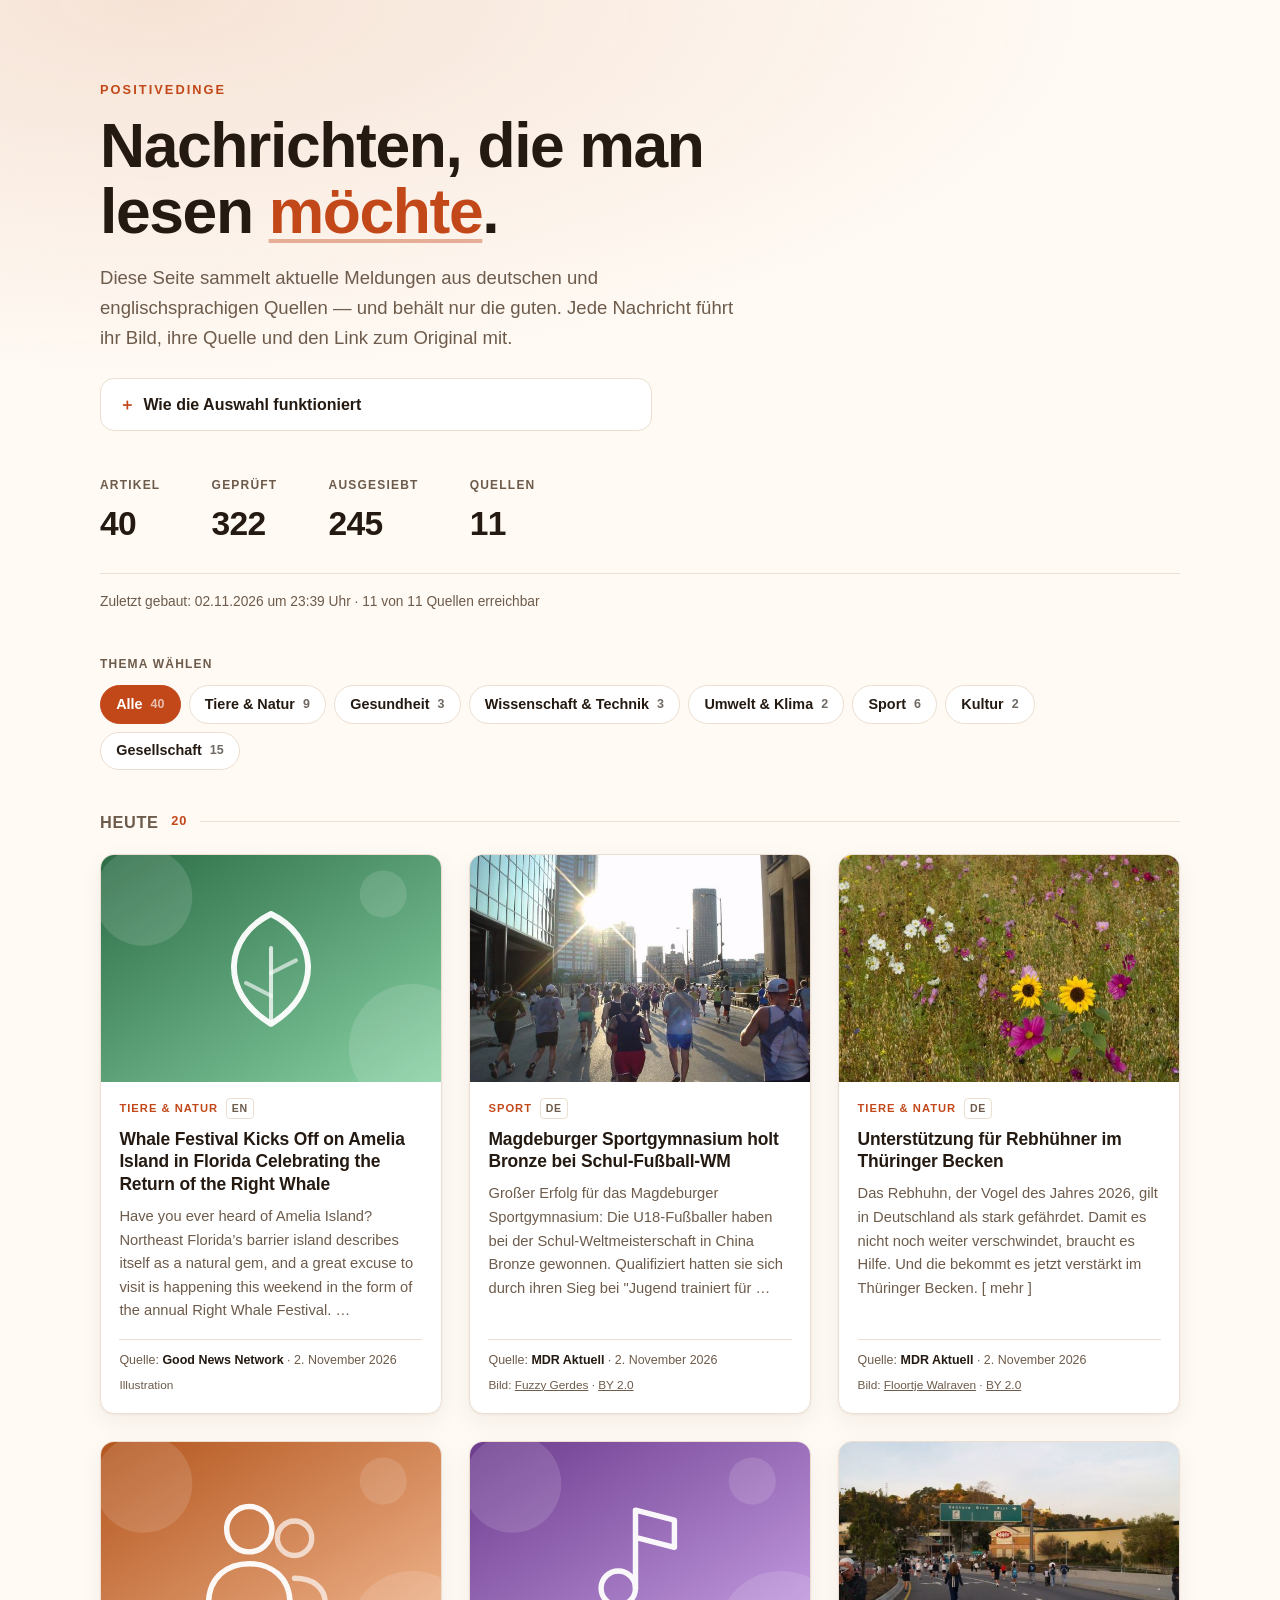
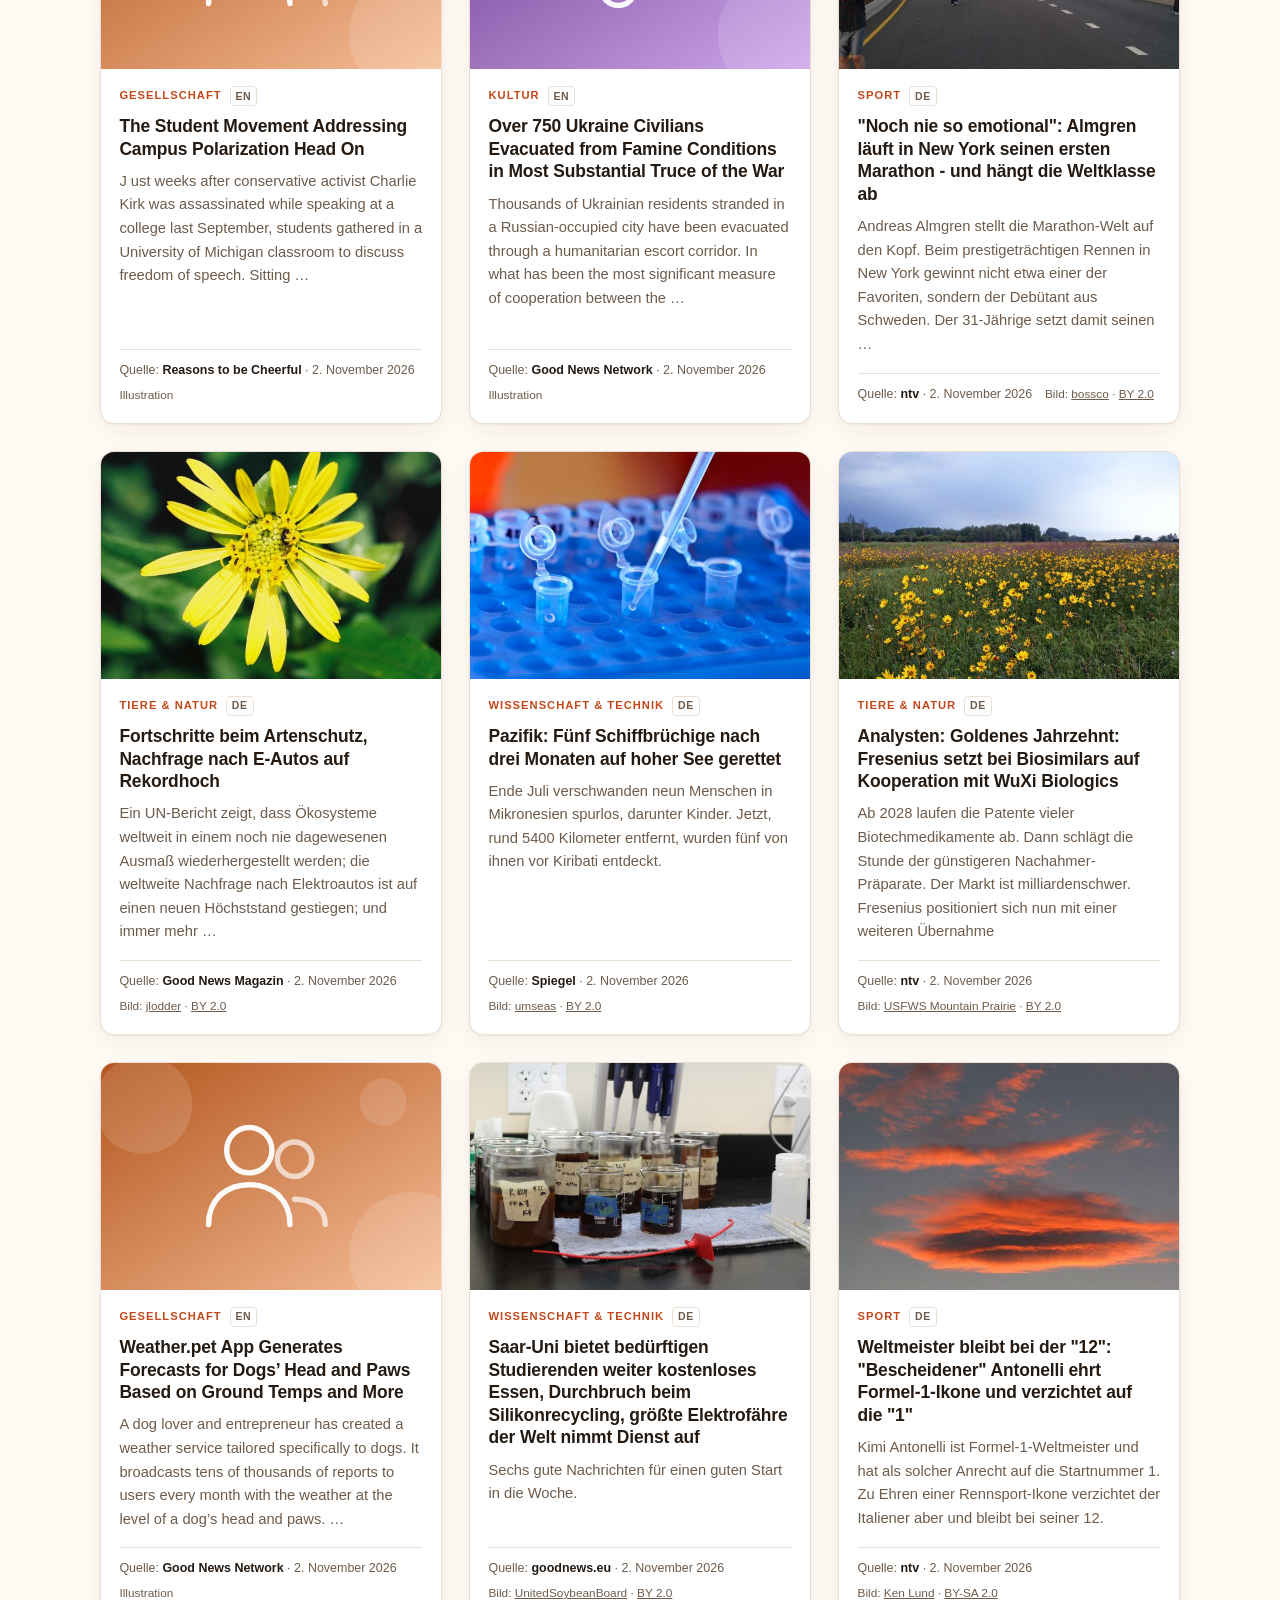
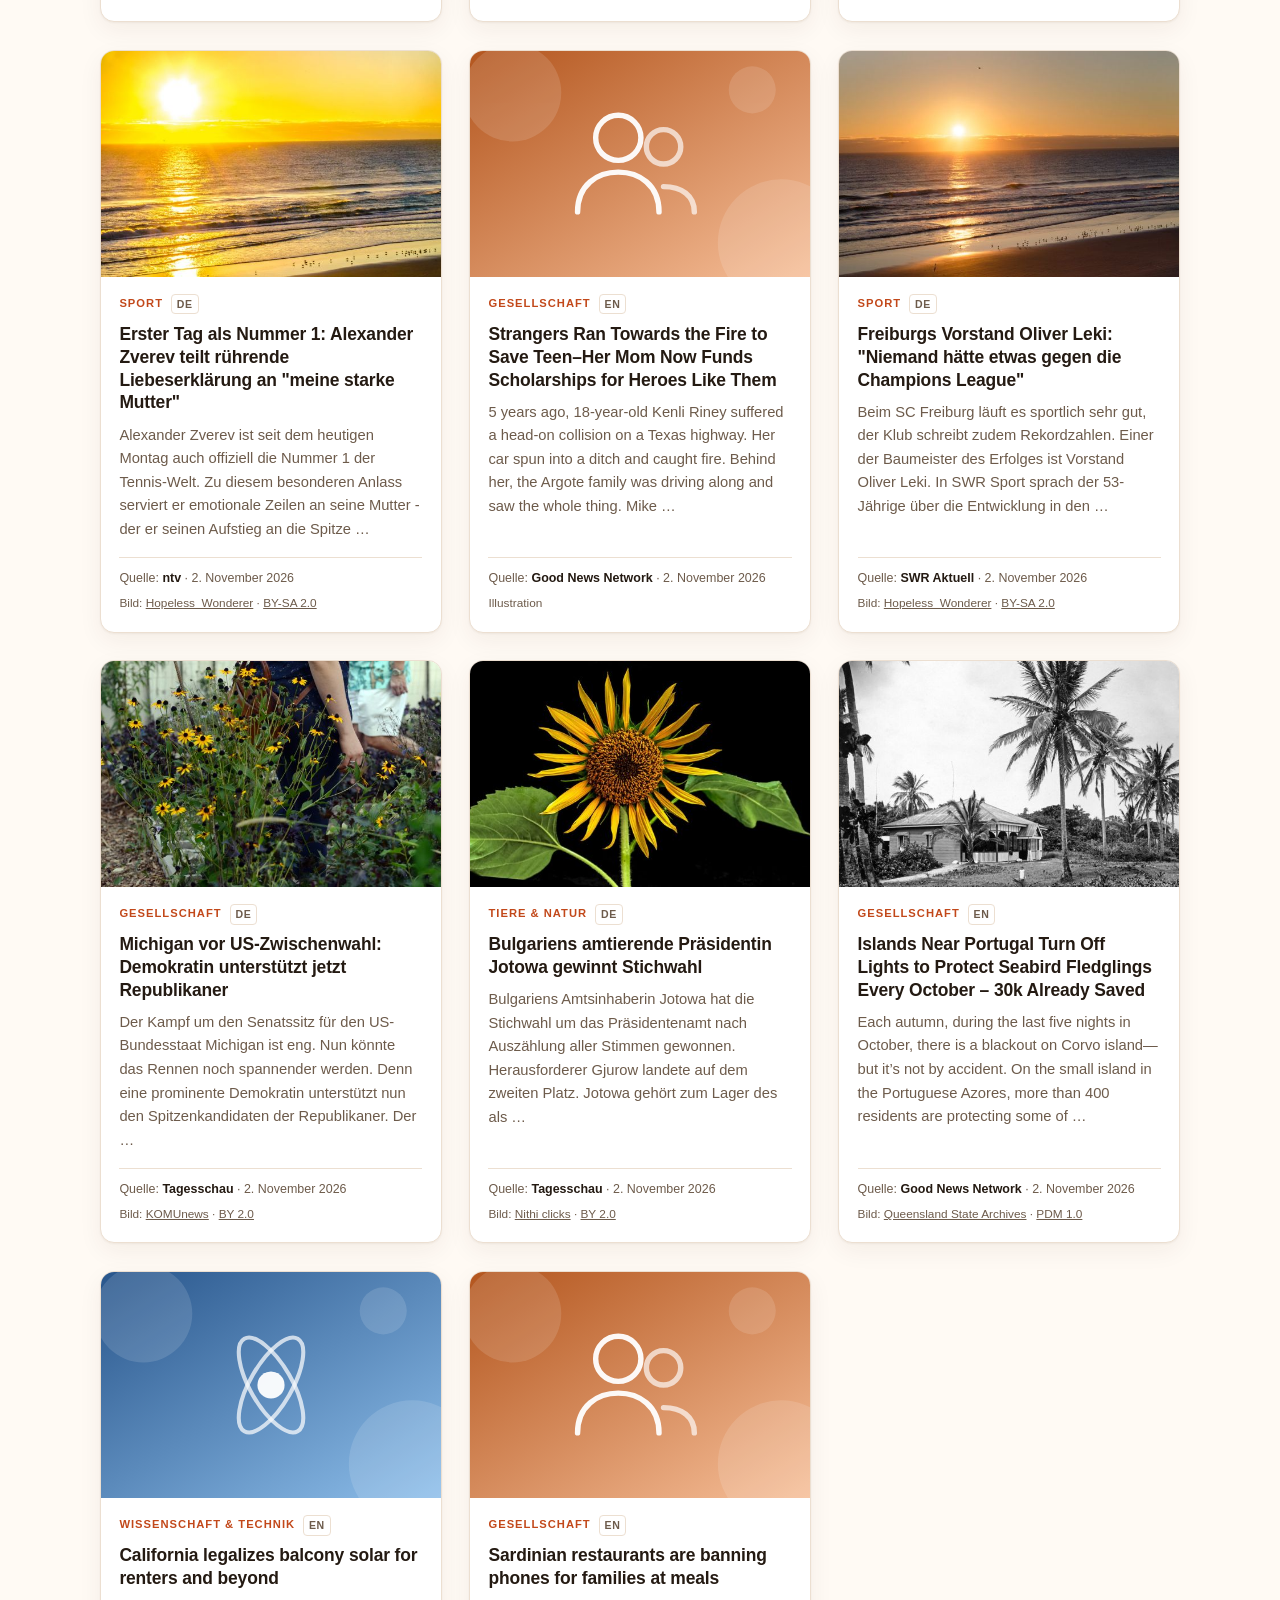
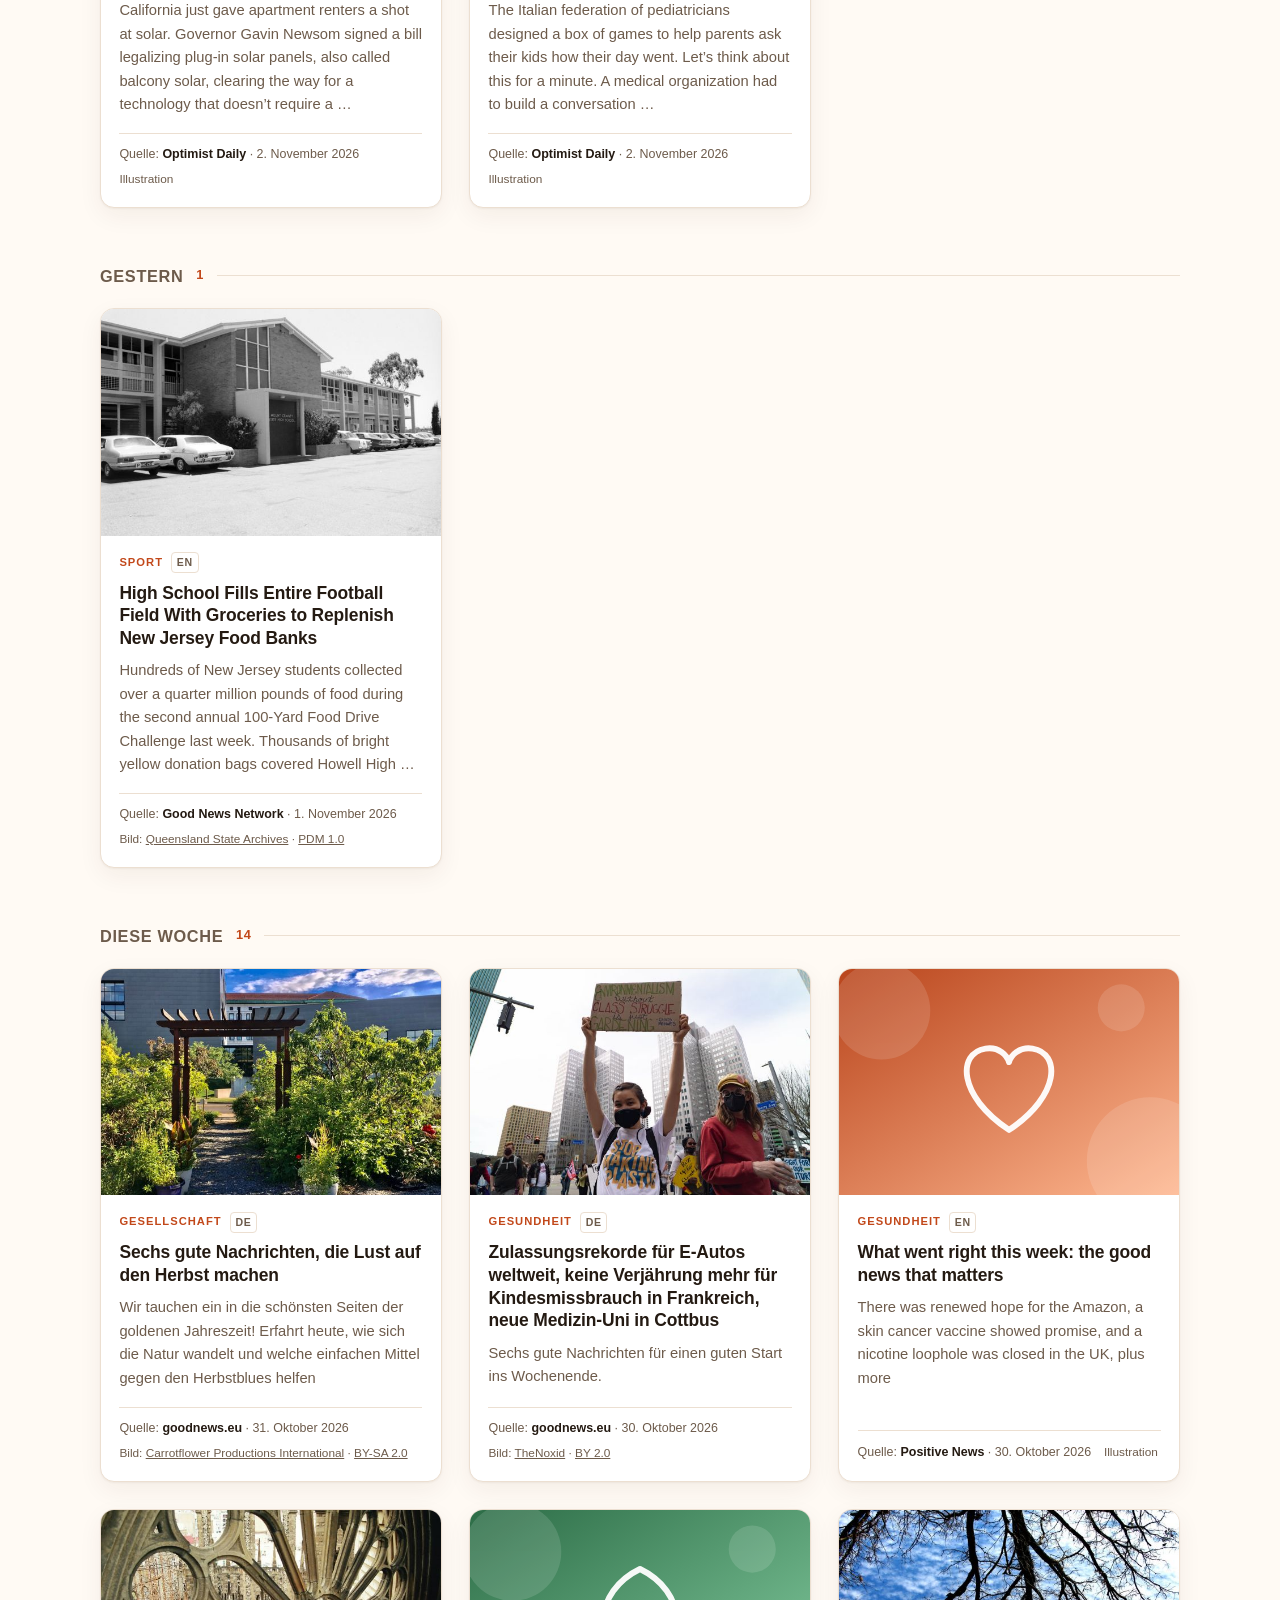
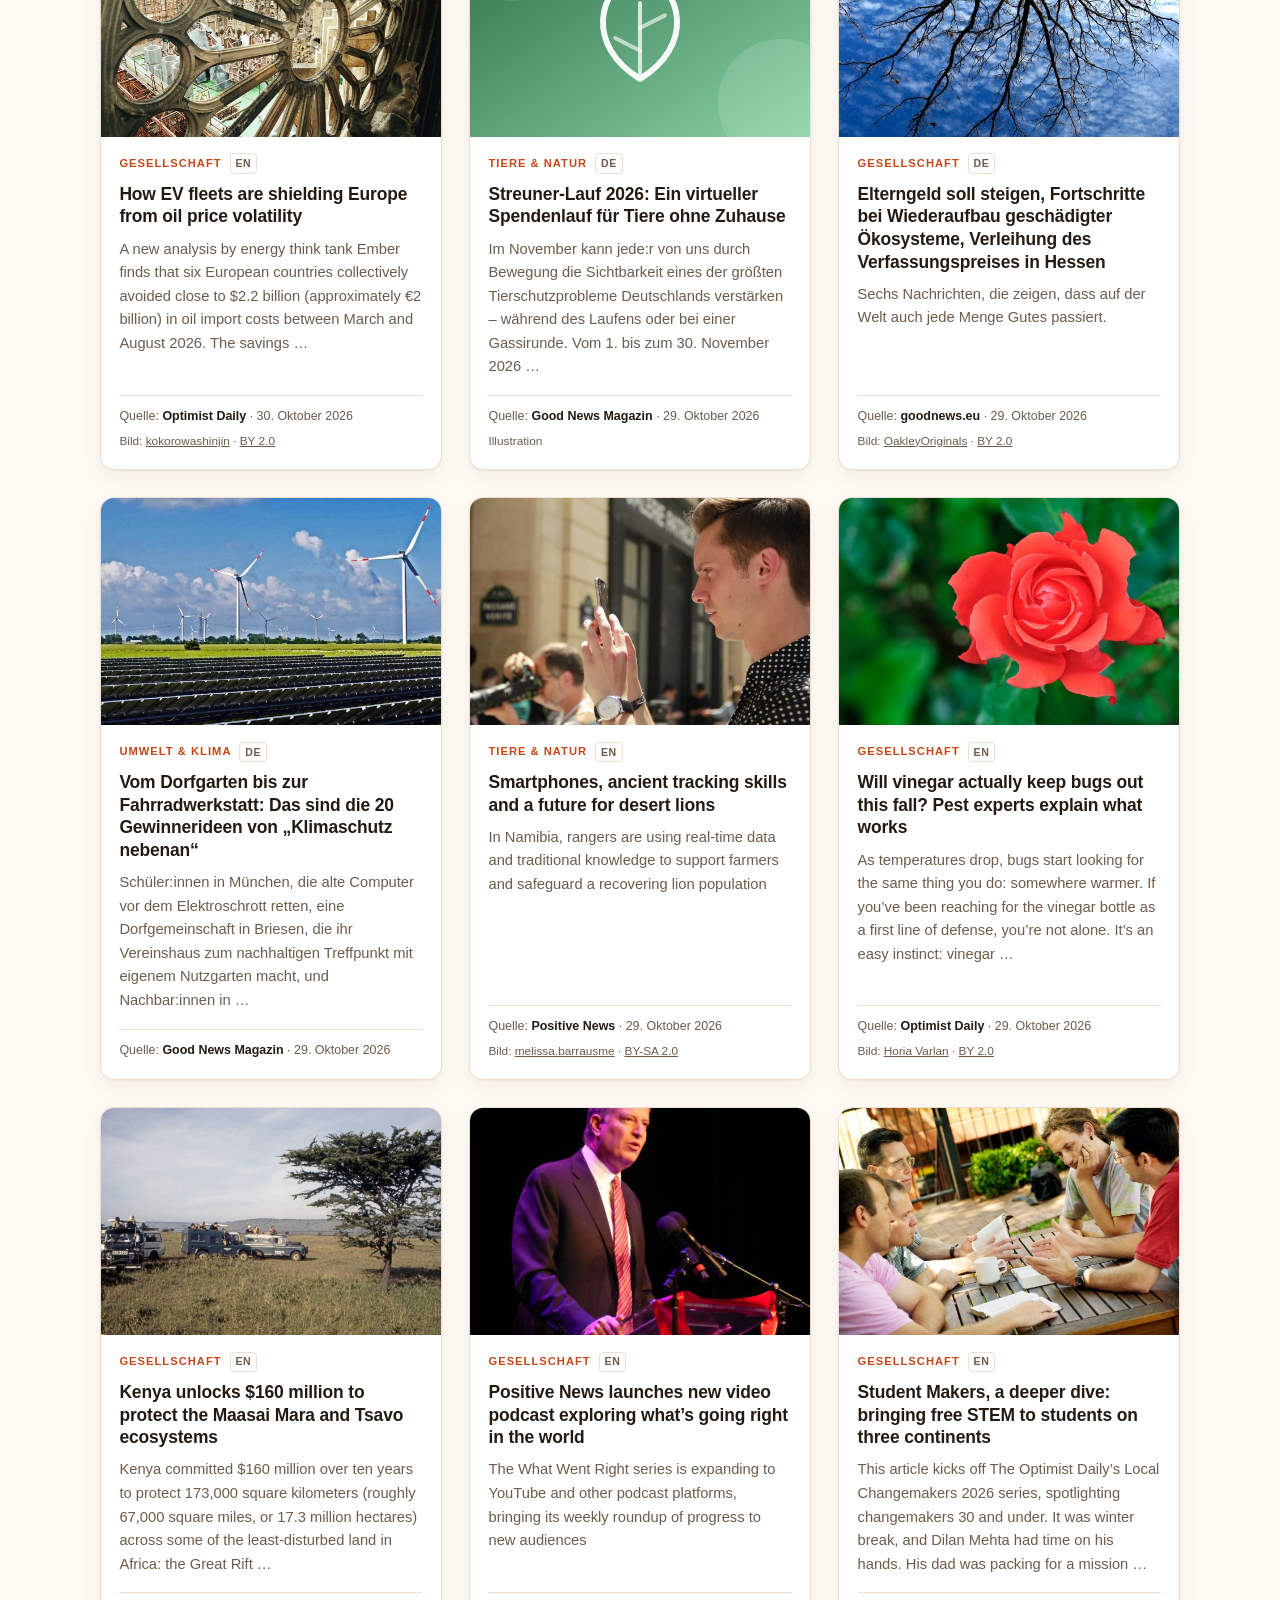
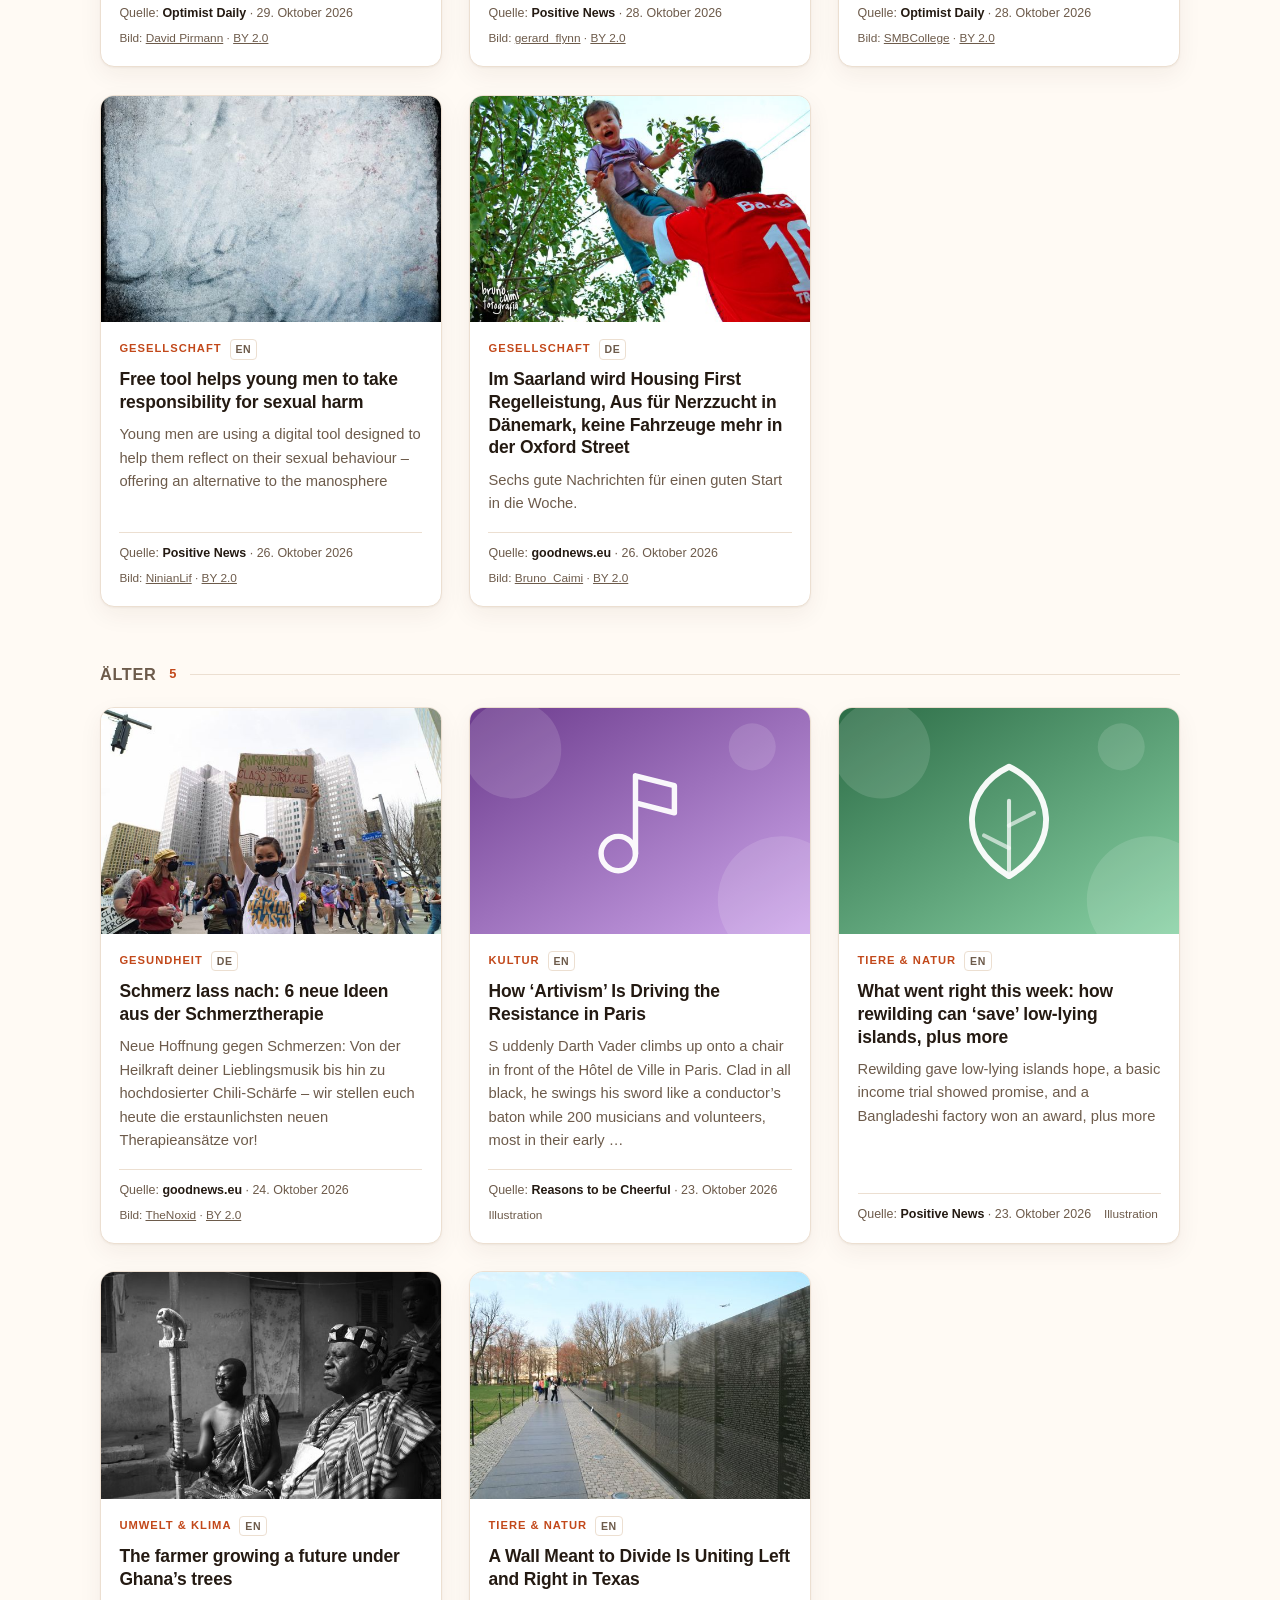
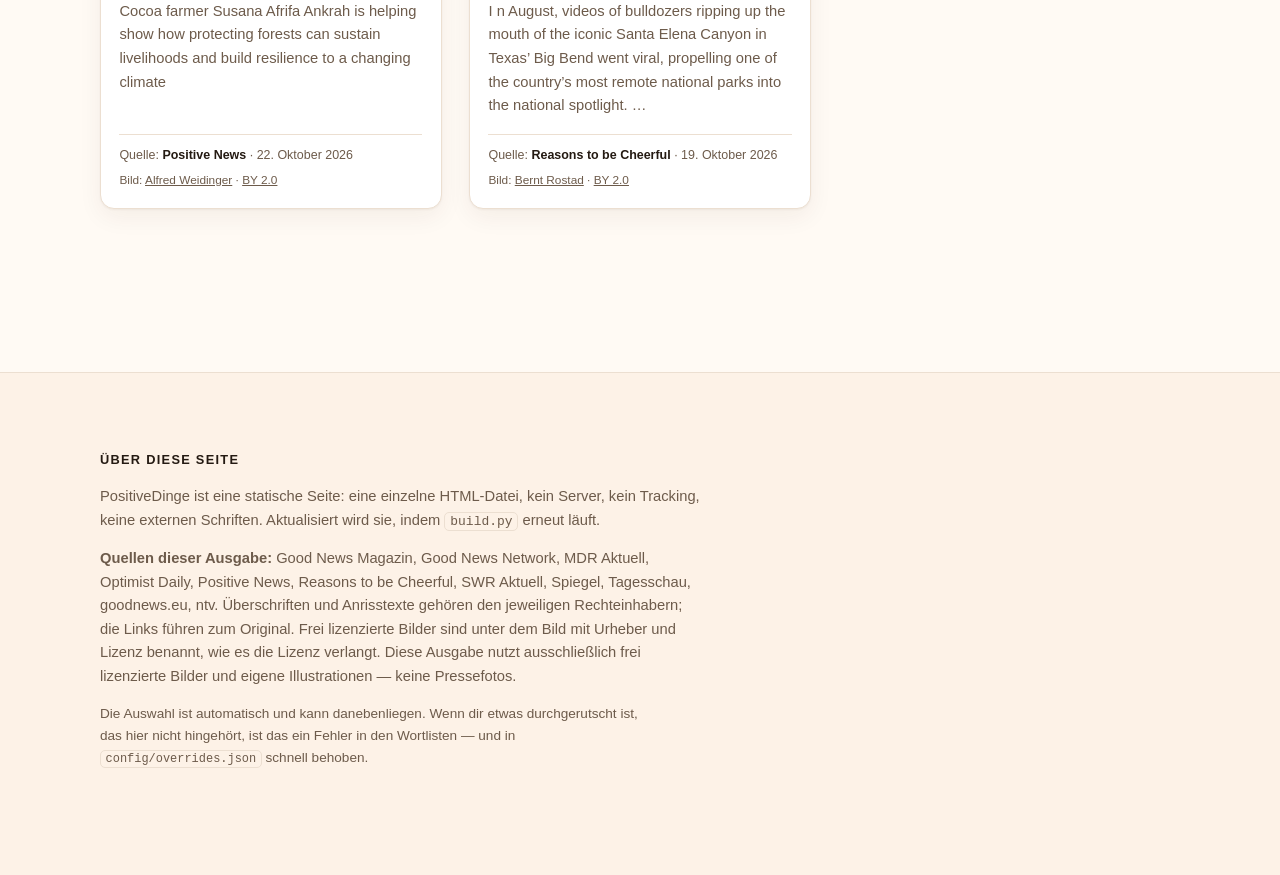
==== commit 73551b73: "Stündliche Aktualisierung (02.11.2026 23:39 UTC)" ====
--- a/index.html
+++ b/index.html
@@ -57,21 +57,21 @@
 
     <dl class="zahlen">
       <div class="zahlen__paar">
-        <dt>Artikel</dt><dd>43</dd>
+        <dt>Artikel</dt><dd>40</dd>
       </div>
       <div class="zahlen__paar">
-        <dt>Geprüft</dt><dd>324</dd>
+        <dt>Geprüft</dt><dd>322</dd>
       </div>
       <div class="zahlen__paar">
-        <dt>Ausgesiebt</dt><dd>246</dd>
+        <dt>Ausgesiebt</dt><dd>245</dd>
       </div>
       <div class="zahlen__paar">
-        <dt>Quellen</dt><dd>10</dd>
+        <dt>Quellen</dt><dd>11</dd>
       </div>
     </dl>
 
     <p class="kopf__stand">
-      Zuletzt gebaut: <time>02.11.2026 um 16:15 Uhr</time>
+      Zuletzt gebaut: <time>02.11.2026 um 23:39 Uhr</time>
       · <span class="kopf__quellen">11 von 11
       Quellen erreichbar</span>
     </p>
@@ -84,15 +84,14 @@
     <nav class="filter" aria-label="Themen filtern">
       <p class="filter__hinweis">Thema wählen</p>
       <div class="filter__chips" id="chips">
-          <button class="chip is-aktiv" type="button" data-filter="alle" aria-pressed="true">Alle<span class="chip__zahl">43</span></button>
-          <button class="chip" type="button" data-filter="tiere-natur" aria-pressed="false">Tiere &amp; Natur<span class="chip__zahl">7</span></button>
-          <button class="chip" type="button" data-filter="gesundheit" aria-pressed="false">Gesundheit<span class="chip__zahl">5</span></button>
+          <button class="chip is-aktiv" type="button" data-filter="alle" aria-pressed="true">Alle<span class="chip__zahl">40</span></button>
+          <button class="chip" type="button" data-filter="tiere-natur" aria-pressed="false">Tiere &amp; Natur<span class="chip__zahl">9</span></button>
+          <button class="chip" type="button" data-filter="gesundheit" aria-pressed="false">Gesundheit<span class="chip__zahl">3</span></button>
           <button class="chip" type="button" data-filter="wissenschaft-technik" aria-pressed="false">Wissenschaft &amp; Technik<span class="chip__zahl">3</span></button>
           <button class="chip" type="button" data-filter="umwelt-klima" aria-pressed="false">Umwelt &amp; Klima<span class="chip__zahl">2</span></button>
-          <button class="chip" type="button" data-filter="sport" aria-pressed="false">Sport<span class="chip__zahl">7</span></button>
-          <button class="chip" type="button" data-filter="kultur" aria-pressed="false">Kultur<span class="chip__zahl">1</span></button>
-          <button class="chip" type="button" data-filter="wirtschaft-arbeit" aria-pressed="false">Wirtschaft &amp; Arbeit<span class="chip__zahl">2</span></button>
-          <button class="chip" type="button" data-filter="gesellschaft" aria-pressed="false">Gesellschaft<span class="chip__zahl">16</span></button>
+          <button class="chip" type="button" data-filter="sport" aria-pressed="false">Sport<span class="chip__zahl">6</span></button>
+          <button class="chip" type="button" data-filter="kultur" aria-pressed="false">Kultur<span class="chip__zahl">2</span></button>
+          <button class="chip" type="button" data-filter="gesellschaft" aria-pressed="false">Gesellschaft<span class="chip__zahl">15</span></button>
       </div>
     </nav>
 
@@ -103,8 +102,26 @@
 
     <div id="strom">
       <section class="gruppe" aria-labelledby="gruppe-heute">
-        <h2 class="gruppe__titel" id="gruppe-heute">Heute<span class="gruppe__zahl">21</span></h2>
+        <h2 class="gruppe__titel" id="gruppe-heute">Heute<span class="gruppe__zahl">20</span></h2>
         <div class="raster">
+        <article class="karte" data-thema="tiere-natur" data-sprache="en">
+          <div class="karte__bildrahmen"><img class="karte__bild" src="img/kachel-tiere-natur.svg" alt="" width="800" height="500" loading="eager" decoding="async"></div>
+          <div class="karte__inhalt">
+            <p class="karte__kopf">
+              <span class="karte__thema">Tiere &amp; Natur</span>
+              <span class="karte__sprache" title="Sprache des Originals">EN</span>
+            </p>
+            <h3 class="karte__titel">
+              <a href="https://www.goodnewsnetwork.org/whale-festival-to-kick-off-amelia-island-in-florida-to-celebrate-the-return-of-the-right-whale/" target="_blank" rel="noopener">Whale Festival Kicks Off on Amelia Island in Florida Celebrating the Return of the Right Whale</a>
+            </h3>
+            <p class="karte__teaser">Have you ever heard of Amelia Island? Northeast Florida’s barrier island describes itself as a natural gem, and a great excuse to visit is happening this weekend in the form of the annual Right Whale Festival. …</p>
+            <p class="karte__fuss">
+              <span class="karte__quelle">Quelle: <strong>Good News Network</strong> · 2. November 2026</span>
+              <span class="karte__nachweis">Illustration</span>
+              
+            </p>
+          </div>
+        </article>
         <article class="karte" data-thema="sport" data-sprache="de">
           <div class="karte__bildrahmen"><img class="karte__bild" src="img/cc/af6c0c3df01b85f03134.jpg" alt="Symbolbild zum Thema Sport" width="600" height="449" loading="eager" decoding="async"></div>
           <div class="karte__inhalt">
@@ -113,11 +130,11 @@
               <span class="karte__sprache" title="Sprache des Originals">DE</span>
             </p>
             <h3 class="karte__titel">
-              <a href="https://www.n-tv.de/sport/Almgren-laeuft-in-New-York-seinen-ersten-Marathon-und-haengt-die-Weltklasse-ab-id31486214.html" target="_blank" rel="noopener">&quot;Noch nie so emotional&quot;: Almgren läuft in New York seinen ersten Marathon - und hängt die Weltklasse ab</a>
-            </h3>
-            <p class="karte__teaser">Andreas Almgren stellt die Marathon-Welt auf den Kopf. Beim prestigeträchtigen Rennen in New York gewinnt nicht etwa einer der Favoriten, sondern der Debütant aus Schweden. Der 31-Jährige setzt damit seinen …</p>
-            <p class="karte__fuss">
-              <span class="karte__quelle">Quelle: <strong>ntv</strong> · 2. November 2026</span>
+              <a href="https://www.mdr.de/video/mdr-videos/c/video-1676860.html" target="_blank" rel="noopener">Magdeburger Sportgymnasium holt Bronze bei Schul-Fußball-WM</a>
+            </h3>
+            <p class="karte__teaser">Großer Erfolg für das Magdeburger Sportgymnasium: Die U18-Fußballer haben bei der Schul-Weltmeisterschaft in China Bronze gewonnen. Qualifiziert hatten sie sich durch ihren Sieg bei &quot;Jugend trainiert für …</p>
+            <p class="karte__fuss">
+              <span class="karte__quelle">Quelle: <strong>MDR Aktuell</strong> · 2. November 2026</span>
               <span class="karte__nachweis">Bild: <a href="https://www.flickr.com/photos/62616836@N00" rel="noopener">Fuzzy Gerdes</a> · <a href="https://creativecommons.org/licenses/by/2.0/" rel="noopener">BY 2.0</a></span>
               
             </p>
@@ -131,18 +148,90 @@
               <span class="karte__sprache" title="Sprache des Originals">DE</span>
             </p>
             <h3 class="karte__titel">
+              <a href="https://www.mdr.de/video/mdr-videos/f/video-1676838.html" target="_blank" rel="noopener">Unterstützung für Rebhühner im Thüringer Becken</a>
+            </h3>
+            <p class="karte__teaser">Das Rebhuhn, der Vogel des Jahres 2026, gilt in Deutschland als stark gefährdet. Damit es nicht noch weiter verschwindet, braucht es Hilfe. Und die bekommt es jetzt verstärkt im Thüringer Becken. [ mehr ]</p>
+            <p class="karte__fuss">
+              <span class="karte__quelle">Quelle: <strong>MDR Aktuell</strong> · 2. November 2026</span>
+              <span class="karte__nachweis">Bild: <a href="https://www.flickr.com/photos/13521837@N00" rel="noopener">Floortje Walraven</a> · <a href="https://creativecommons.org/licenses/by/2.0/" rel="noopener">BY 2.0</a></span>
+              
+            </p>
+          </div>
+        </article>
+        <article class="karte" data-thema="gesellschaft" data-sprache="en">
+          <div class="karte__bildrahmen"><img class="karte__bild" src="img/kachel-gesellschaft.svg" alt="" width="800" height="500" loading="lazy" decoding="async"></div>
+          <div class="karte__inhalt">
+            <p class="karte__kopf">
+              <span class="karte__thema">Gesellschaft</span>
+              <span class="karte__sprache" title="Sprache des Originals">EN</span>
+            </p>
+            <h3 class="karte__titel">
+              <a href="https://reasonstobecheerful.world/students-addressing-campus-polarization-healthy-debate/" target="_blank" rel="noopener">The Student Movement Addressing Campus Polarization Head On</a>
+            </h3>
+            <p class="karte__teaser">J ust weeks after conservative activist Charlie Kirk was assassinated while speaking at a college last September, students gathered in a University of Michigan classroom to discuss freedom of speech. Sitting …</p>
+            <p class="karte__fuss">
+              <span class="karte__quelle">Quelle: <strong>Reasons to be Cheerful</strong> · 2. November 2026</span>
+              <span class="karte__nachweis">Illustration</span>
+              
+            </p>
+          </div>
+        </article>
+        <article class="karte" data-thema="kultur" data-sprache="en">
+          <div class="karte__bildrahmen"><img class="karte__bild" src="img/kachel-kultur.svg" alt="" width="800" height="500" loading="lazy" decoding="async"></div>
+          <div class="karte__inhalt">
+            <p class="karte__kopf">
+              <span class="karte__thema">Kultur</span>
+              <span class="karte__sprache" title="Sprache des Originals">EN</span>
+            </p>
+            <h3 class="karte__titel">
+              <a href="https://www.goodnewsnetwork.org/over-750-ukraine-civilians-evacuated-from-famine-conditions-in-most-substantial-truce-of-the-war/" target="_blank" rel="noopener">Over 750 Ukraine Civilians Evacuated from Famine Conditions in Most Substantial Truce of the War</a>
+            </h3>
+            <p class="karte__teaser">Thousands of Ukrainian residents stranded in a Russian-occupied city have been evacuated through a humanitarian escort corridor. In what has been the most significant measure of cooperation between the …</p>
+            <p class="karte__fuss">
+              <span class="karte__quelle">Quelle: <strong>Good News Network</strong> · 2. November 2026</span>
+              <span class="karte__nachweis">Illustration</span>
+              
+            </p>
+          </div>
+        </article>
+        <article class="karte" data-thema="sport" data-sprache="de">
+          <div class="karte__bildrahmen"><img class="karte__bild" src="img/cc/e516d9d643f4fc532525.jpg" alt="Symbolbild zum Thema Sport" width="600" height="449" loading="lazy" decoding="async"></div>
+          <div class="karte__inhalt">
+            <p class="karte__kopf">
+              <span class="karte__thema">Sport</span>
+              <span class="karte__sprache" title="Sprache des Originals">DE</span>
+            </p>
+            <h3 class="karte__titel">
+              <a href="https://www.n-tv.de/sport/Almgren-laeuft-in-New-York-seinen-ersten-Marathon-und-haengt-die-Weltklasse-ab-id31486214.html" target="_blank" rel="noopener">&quot;Noch nie so emotional&quot;: Almgren läuft in New York seinen ersten Marathon - und hängt die Weltklasse ab</a>
+            </h3>
+            <p class="karte__teaser">Andreas Almgren stellt die Marathon-Welt auf den Kopf. Beim prestigeträchtigen Rennen in New York gewinnt nicht etwa einer der Favoriten, sondern der Debütant aus Schweden. Der 31-Jährige setzt damit seinen …</p>
+            <p class="karte__fuss">
+              <span class="karte__quelle">Quelle: <strong>ntv</strong> · 2. November 2026</span>
+              <span class="karte__nachweis">Bild: <a href="https://www.flickr.com/photos/43521640@N00" rel="noopener">bossco</a> · <a href="https://creativecommons.org/licenses/by/2.0/" rel="noopener">BY 2.0</a></span>
+              
+            </p>
+          </div>
+        </article>
+        <article class="karte" data-thema="tiere-natur" data-sprache="de">
+          <div class="karte__bildrahmen"><img class="karte__bild" src="img/cc/a2839ddc02894c6829b6.jpg" alt="Symbolbild zum Thema Tiere &amp; Natur" width="600" height="404" loading="lazy" decoding="async"></div>
+          <div class="karte__inhalt">
+            <p class="karte__kopf">
+              <span class="karte__thema">Tiere &amp; Natur</span>
+              <span class="karte__sprache" title="Sprache des Originals">DE</span>
+            </p>
+            <h3 class="karte__titel">
               <a href="https://goodnews-magazin.de/fortschritte-beim-artenschutz/" target="_blank" rel="noopener">Fortschritte beim Artenschutz, Nachfrage nach E-Autos auf Rekordhoch</a>
             </h3>
             <p class="karte__teaser">Ein UN-Bericht zeigt, dass Ökosysteme weltweit in einem noch nie dagewesenen Ausmaß wiederhergestellt werden; die weltweite Nachfrage nach Elektroautos ist auf einen neuen Höchststand gestiegen; und immer mehr …</p>
             <p class="karte__fuss">
               <span class="karte__quelle">Quelle: <strong>Good News Magazin</strong> · 2. November 2026</span>
-              <span class="karte__nachweis">Bild: <a href="https://www.flickr.com/photos/13521837@N00" rel="noopener">Floortje Walraven</a> · <a href="https://creativecommons.org/licenses/by/2.0/" rel="noopener">BY 2.0</a></span>
+              <span class="karte__nachweis">Bild: <a href="https://www.flickr.com/photos/45040421@N06" rel="noopener">jlodder</a> · <a href="https://creativecommons.org/licenses/by/2.0/" rel="noopener">BY 2.0</a></span>
               
             </p>
           </div>
         </article>
         <article class="karte" data-thema="wissenschaft-technik" data-sprache="de">
-          <div class="karte__bildrahmen"><img class="karte__bild" src="img/cc/7b3d6652a9d4b44ba113.jpg" alt="Symbolbild zum Thema Wissenschaft &amp; Technik" width="600" height="406" loading="eager" decoding="async"></div>
+          <div class="karte__bildrahmen"><img class="karte__bild" src="img/cc/7b3d6652a9d4b44ba113.jpg" alt="Symbolbild zum Thema Wissenschaft &amp; Technik" width="600" height="406" loading="lazy" decoding="async"></div>
           <div class="karte__inhalt">
             <p class="karte__kopf">
               <span class="karte__thema">Wissenschaft &amp; Technik</span>
@@ -160,7 +249,7 @@
           </div>
         </article>
         <article class="karte" data-thema="tiere-natur" data-sprache="de">
-          <div class="karte__bildrahmen"><img class="karte__bild" src="img/cc/242a9e6607059d8afe96.jpg" alt="Symbolbild zum Thema Tiere &amp; Natur" width="600" height="363" loading="lazy" decoding="async"></div>
+          <div class="karte__bildrahmen"><img class="karte__bild" src="img/cc/3722f8fa773365a5b4c3.jpg" alt="Symbolbild zum Thema Tiere &amp; Natur" width="600" height="400" loading="lazy" decoding="async"></div>
           <div class="karte__inhalt">
             <p class="karte__kopf">
               <span class="karte__thema">Tiere &amp; Natur</span>
@@ -172,25 +261,7 @@
             <p class="karte__teaser">Ab 2028 laufen die Patente vieler Biotechmedikamente ab. Dann schlägt die Stunde der günstigeren Nachahmer-Präparate. Der Markt ist milliardenschwer. Fresenius positioniert sich nun mit einer weiteren Übernahme</p>
             <p class="karte__fuss">
               <span class="karte__quelle">Quelle: <strong>ntv</strong> · 2. November 2026</span>
-              <span class="karte__nachweis">Bild: <a href="https://www.flickr.com/photos/47850033@N08" rel="noopener">Nithi clicks</a> · <a href="https://creativecommons.org/licenses/by/2.0/" rel="noopener">BY 2.0</a></span>
-              
-            </p>
-          </div>
-        </article>
-        <article class="karte" data-thema="wirtschaft-arbeit" data-sprache="de">
-          <div class="karte__bildrahmen"><img class="karte__bild" src="img/cc/c129c0b918a37515530e.jpg" alt="Symbolbild zum Thema Wirtschaft &amp; Arbeit" width="600" height="449" loading="lazy" decoding="async"></div>
-          <div class="karte__inhalt">
-            <p class="karte__kopf">
-              <span class="karte__thema">Wirtschaft &amp; Arbeit</span>
-              <span class="karte__sprache" title="Sprache des Originals">DE</span>
-            </p>
-            <h3 class="karte__titel">
-              <a href="https://www.spiegel.de/wirtschaft/wirtschaft-in-den-usa-wo-amerika-deutschland-beim-wachstum-ueberholt-a-bd92e004-087f-482f-a7e9-fd122df22a7a#ref=rss" target="_blank" rel="noopener">Wirtschaft in den USA: Wo Amerika Deutschland beim Wachstum überholt</a>
-            </h3>
-            <p class="karte__teaser">Die US-Wirtschaft legt zu, Deutschland und Europa verlieren den Anschluss – stimmt das? Machen Sie den Test, und finden Sie heraus, wo Amerika der Bundesrepublik wirklich voraus ist.</p>
-            <p class="karte__fuss">
-              <span class="karte__quelle">Quelle: <strong>Spiegel</strong> · 2. November 2026</span>
-              <span class="karte__nachweis">Bild: <a href="https://www.flickr.com/photos/95142644@N00" rel="noopener">Ruth and Dave</a> · <a href="https://creativecommons.org/licenses/by/2.0/" rel="noopener">BY 2.0</a></span>
+              <span class="karte__nachweis">Bild: <a href="https://www.flickr.com/photos/51986662@N05" rel="noopener">USFWS Mountain Prairie</a> · <a href="https://creativecommons.org/licenses/by/2.0/" rel="noopener">BY 2.0</a></span>
               
             </p>
           </div>
@@ -209,6 +280,96 @@
             <p class="karte__fuss">
               <span class="karte__quelle">Quelle: <strong>Good News Network</strong> · 2. November 2026</span>
               <span class="karte__nachweis">Illustration</span>
+              
+            </p>
+          </div>
+        </article>
+        <article class="karte" data-thema="wissenschaft-technik" data-sprache="de">
+          <div class="karte__bildrahmen"><img class="karte__bild" src="img/cc/10693811d851ea1558ce.jpg" alt="Symbolbild zum Thema Wissenschaft &amp; Technik" width="600" height="400" loading="lazy" decoding="async"></div>
+          <div class="karte__inhalt">
+            <p class="karte__kopf">
+              <span class="karte__thema">Wissenschaft &amp; Technik</span>
+              <span class="karte__sprache" title="Sprache des Originals">DE</span>
+            </p>
+            <h3 class="karte__titel">
+              <a href="https://goodnews.eu/saar-uni-bietet-beduerftigen-studierenden-weiter-kostenloses-essen-durchbruch-beim-silikonrecycling-groesste-elektrofaehre-der-welt-nimmt-dienst-auf/" target="_blank" rel="noopener">Saar-Uni bietet bedürftigen Studierenden weiter kostenloses Essen, Durchbruch beim Silikonrecycling, größte Elektrofähre der Welt nimmt Dienst auf</a>
+            </h3>
+            <p class="karte__teaser">Sechs gute Nachrichten für einen guten Start in die Woche.</p>
+            <p class="karte__fuss">
+              <span class="karte__quelle">Quelle: <strong>goodnews.eu</strong> · 2. November 2026</span>
+              <span class="karte__nachweis">Bild: <a href="https://www.flickr.com/photos/95352257@N06" rel="noopener">UnitedSoybeanBoard</a> · <a href="https://creativecommons.org/licenses/by/2.0/" rel="noopener">BY 2.0</a></span>
+              
+            </p>
+          </div>
+        </article>
+        <article class="karte" data-thema="sport" data-sprache="de">
+          <div class="karte__bildrahmen"><img class="karte__bild" src="img/cc/d0eddf1bb41d1b2f94fa.jpg" alt="Symbolbild zum Thema Sport" width="600" height="449" loading="lazy" decoding="async"></div>
+          <div class="karte__inhalt">
+            <p class="karte__kopf">
+              <span class="karte__thema">Sport</span>
+              <span class="karte__sprache" title="Sprache des Originals">DE</span>
+            </p>
+            <h3 class="karte__titel">
+              <a href="https://www.n-tv.de/sport/formel1/Bescheidener-Antonelli-ehrt-Formel-1-Ikone-und-verzichtet-auf-die-1-id31484946.html" target="_blank" rel="noopener">Weltmeister bleibt bei der &quot;12&quot;: &quot;Bescheidener&quot; Antonelli ehrt Formel-1-Ikone und verzichtet auf die &quot;1&quot;</a>
+            </h3>
+            <p class="karte__teaser">Kimi Antonelli ist Formel-1-Weltmeister und hat als solcher Anrecht auf die Startnummer 1. Zu Ehren einer Rennsport-Ikone verzichtet der Italiener aber und bleibt bei seiner 12.</p>
+            <p class="karte__fuss">
+              <span class="karte__quelle">Quelle: <strong>ntv</strong> · 2. November 2026</span>
+              <span class="karte__nachweis">Bild: <a href="https://www.flickr.com/photos/75683070@N00" rel="noopener">Ken Lund</a> · <a href="https://creativecommons.org/licenses/by-sa/2.0/" rel="noopener">BY-SA 2.0</a></span>
+              
+            </p>
+          </div>
+        </article>
+        <article class="karte" data-thema="sport" data-sprache="de">
+          <div class="karte__bildrahmen"><img class="karte__bild" src="img/cc/7d12cd1652d843afa55f.jpg" alt="Symbolbild zum Thema Sport" width="600" height="397" loading="lazy" decoding="async"></div>
+          <div class="karte__inhalt">
+            <p class="karte__kopf">
+              <span class="karte__thema">Sport</span>
+              <span class="karte__sprache" title="Sprache des Originals">DE</span>
+            </p>
+            <h3 class="karte__titel">
+              <a href="https://www.n-tv.de/sport/tennis/Alexander-Zverev-teilt-ruehrende-Liebeserklaerung-an-meine-starke-Mutter-id31484459.html" target="_blank" rel="noopener">Erster Tag als Nummer 1: Alexander Zverev teilt rührende Liebeserklärung an &quot;meine starke Mutter&quot;</a>
+            </h3>
+            <p class="karte__teaser">Alexander Zverev ist seit dem heutigen Montag auch offiziell die Nummer 1 der Tennis-Welt. Zu diesem besonderen Anlass serviert er emotionale Zeilen an seine Mutter - der er seinen Aufstieg an die Spitze …</p>
+            <p class="karte__fuss">
+              <span class="karte__quelle">Quelle: <strong>ntv</strong> · 2. November 2026</span>
+              <span class="karte__nachweis">Bild: <a href="https://www.flickr.com/photos/88084017@N07" rel="noopener">Hopeless_Wonderer</a> · <a href="https://creativecommons.org/licenses/by-sa/2.0/" rel="noopener">BY-SA 2.0</a></span>
+              
+            </p>
+          </div>
+        </article>
+        <article class="karte" data-thema="gesellschaft" data-sprache="en">
+          <div class="karte__bildrahmen"><img class="karte__bild" src="img/kachel-gesellschaft.svg" alt="" width="800" height="500" loading="lazy" decoding="async"></div>
+          <div class="karte__inhalt">
+            <p class="karte__kopf">
+              <span class="karte__thema">Gesellschaft</span>
+              <span class="karte__sprache" title="Sprache des Originals">EN</span>
+            </p>
+            <h3 class="karte__titel">
+              <a href="https://www.goodnewsnetwork.org/strangers-ran-toward-burning-car-to-save-teen-her-mom-now-funds-scholarships-for-heroes-like-them/" target="_blank" rel="noopener">Strangers Ran Towards the Fire to Save Teen–Her Mom Now Funds Scholarships for Heroes Like Them</a>
+            </h3>
+            <p class="karte__teaser">5 years ago, 18-year-old Kenli Riney suffered a head-on collision on a Texas highway. Her car spun into a ditch and caught fire. Behind her, the Argote family was driving along and saw the whole thing. Mike …</p>
+            <p class="karte__fuss">
+              <span class="karte__quelle">Quelle: <strong>Good News Network</strong> · 2. November 2026</span>
+              <span class="karte__nachweis">Illustration</span>
+              
+            </p>
+          </div>
+        </article>
+        <article class="karte" data-thema="sport" data-sprache="de">
+          <div class="karte__bildrahmen"><img class="karte__bild" src="img/cc/11994e084bf244e9e3ad.jpg" alt="Symbolbild zum Thema Sport" width="600" height="397" loading="lazy" decoding="async"></div>
+          <div class="karte__inhalt">
+            <p class="karte__kopf">
+              <span class="karte__thema">Sport</span>
+              <span class="karte__sprache" title="Sprache des Originals">DE</span>
+            </p>
+            <h3 class="karte__titel">
+              <a href="https://www.swr.de/sport/fussball/swr-sport-sc-freiburg-oliver-leki-100.html" target="_blank" rel="noopener">Freiburgs Vorstand Oliver Leki: &quot;Niemand hätte etwas gegen die Champions League&quot;</a>
+            </h3>
+            <p class="karte__teaser">Beim SC Freiburg läuft es sportlich sehr gut, der Klub schreibt zudem Rekordzahlen. Einer der Baumeister des Erfolges ist Vorstand Oliver Leki. In SWR Sport sprach der 53-Jährige über die Entwicklung in den …</p>
+            <p class="karte__fuss">
+              <span class="karte__quelle">Quelle: <strong>SWR Aktuell</strong> · 2. November 2026</span>
+              <span class="karte__nachweis">Bild: <a href="https://www.flickr.com/photos/88084017@N07" rel="noopener">Hopeless_Wonderer</a> · <a href="https://creativecommons.org/licenses/by-sa/2.0/" rel="noopener">BY-SA 2.0</a></span>
               
             </p>
           </div>
@@ -221,228 +382,48 @@
               <span class="karte__sprache" title="Sprache des Originals">DE</span>
             </p>
             <h3 class="karte__titel">
-              <a href="https://www.swr.de/swraktuell/baden-wuerttemberg/17-jaehrige-muss-von-zugspitze-gerettet-werden-100.html" target="_blank" rel="noopener">Nächtliche Tour auf die Zugspitze endet in Notlage: 17-Jährige aus BW muss mit Hubschrauber gerettet werden</a>
-            </h3>
-            <p class="karte__teaser">Gemeinsam mit einem Freund hat sich die Jugendliche auf den Klettersteig begeben. Auf Grund des schlechten Wetters geriet sie auf 2.500 Metern Höhe in eine Notlage.</p>
-            <p class="karte__fuss">
-              <span class="karte__quelle">Quelle: <strong>SWR Aktuell</strong> · 2. November 2026</span>
+              <a href="https://www.tagesschau.de/ausland/amerika/midterms-michigan-streit-demokraten-100.html" target="_blank" rel="noopener">Michigan vor US-Zwischenwahl: Demokratin unterstützt jetzt Republikaner</a>
+            </h3>
+            <p class="karte__teaser">Der Kampf um den Senatssitz für den US-Bundesstaat Michigan ist eng. Nun könnte das Rennen noch spannender werden. Denn eine prominente Demokratin unterstützt nun den Spitzenkandidaten der Republikaner. Der …</p>
+            <p class="karte__fuss">
+              <span class="karte__quelle">Quelle: <strong>Tagesschau</strong> · 2. November 2026</span>
               <span class="karte__nachweis">Bild: <a href="https://www.flickr.com/photos/12801018@N00" rel="noopener">KOMUnews</a> · <a href="https://creativecommons.org/licenses/by/2.0/" rel="noopener">BY 2.0</a></span>
               
             </p>
           </div>
         </article>
-        <article class="karte" data-thema="wissenschaft-technik" data-sprache="de">
-          <div class="karte__bildrahmen"><img class="karte__bild" src="img/cc/95481f434d73b1b09a86.jpg" alt="Symbolbild zum Thema Wissenschaft &amp; Technik" width="600" height="399" loading="lazy" decoding="async"></div>
-          <div class="karte__inhalt">
-            <p class="karte__kopf">
-              <span class="karte__thema">Wissenschaft &amp; Technik</span>
-              <span class="karte__sprache" title="Sprache des Originals">DE</span>
-            </p>
-            <h3 class="karte__titel">
-              <a href="https://goodnews.eu/saar-uni-bietet-beduerftigen-studierenden-weiter-kostenloses-essen-durchbruch-beim-silikonrecycling-groesste-elektrofaehre-der-welt-nimmt-dienst-auf/" target="_blank" rel="noopener">Saar-Uni bietet bedürftigen Studierenden weiter kostenloses Essen, Durchbruch beim Silikonrecycling, größte Elektrofähre der Welt nimmt Dienst auf</a>
-            </h3>
-            <p class="karte__teaser">Sechs gute Nachrichten für einen guten Start in die Woche.</p>
-            <p class="karte__fuss">
-              <span class="karte__quelle">Quelle: <strong>goodnews.eu</strong> · 2. November 2026</span>
-              <span class="karte__nachweis">Bild: <a href="https://www.flickr.com/photos/34402227@N03" rel="noopener">U.S. Army Combat Capabilities Development Command</a> · <a href="https://creativecommons.org/licenses/by-sa/2.0/" rel="noopener">BY-SA 2.0</a></span>
-              
-            </p>
-          </div>
-        </article>
-        <article class="karte" data-thema="sport" data-sprache="de">
-          <div class="karte__bildrahmen"><img class="karte__bild" src="img/cc/e516d9d643f4fc532525.jpg" alt="Symbolbild zum Thema Sport" width="600" height="449" loading="lazy" decoding="async"></div>
-          <div class="karte__inhalt">
-            <p class="karte__kopf">
-              <span class="karte__thema">Sport</span>
-              <span class="karte__sprache" title="Sprache des Originals">DE</span>
-            </p>
-            <h3 class="karte__titel">
-              <a href="https://www.n-tv.de/sport/formel1/Bescheidener-Antonelli-ehrt-Formel-1-Ikone-und-verzichtet-auf-die-1-id31484946.html" target="_blank" rel="noopener">Weltmeister bleibt bei der &quot;12&quot;: &quot;Bescheidener&quot; Antonelli ehrt Formel-1-Ikone und verzichtet auf die &quot;1&quot;</a>
-            </h3>
-            <p class="karte__teaser">Kimi Antonelli ist Formel-1-Weltmeister und hat als solcher Anrecht auf die Startnummer 1. Zu Ehren einer Rennsport-Ikone verzichtet der Italiener aber und bleibt bei seiner 12.</p>
-            <p class="karte__fuss">
-              <span class="karte__quelle">Quelle: <strong>ntv</strong> · 2. November 2026</span>
-              <span class="karte__nachweis">Bild: <a href="https://www.flickr.com/photos/43521640@N00" rel="noopener">bossco</a> · <a href="https://creativecommons.org/licenses/by/2.0/" rel="noopener">BY 2.0</a></span>
-              
-            </p>
-          </div>
-        </article>
-        <article class="karte" data-thema="sport" data-sprache="de">
-          <div class="karte__bildrahmen"><img class="karte__bild" src="img/cc/d0eddf1bb41d1b2f94fa.jpg" alt="Symbolbild zum Thema Sport" width="600" height="449" loading="lazy" decoding="async"></div>
-          <div class="karte__inhalt">
-            <p class="karte__kopf">
-              <span class="karte__thema">Sport</span>
-              <span class="karte__sprache" title="Sprache des Originals">DE</span>
-            </p>
-            <h3 class="karte__titel">
-              <a href="https://www.n-tv.de/sport/tennis/Alexander-Zverev-teilt-ruehrende-Liebeserklaerung-an-meine-starke-Mutter-id31484459.html" target="_blank" rel="noopener">Erster Tag als Nummer 1: Alexander Zverev teilt rührende Liebeserklärung an &quot;meine starke Mutter&quot;</a>
-            </h3>
-            <p class="karte__teaser">Alexander Zverev ist seit dem heutigen Montag auch offiziell die Nummer 1 der Tennis-Welt. Zu diesem besonderen Anlass serviert er emotionale Zeilen an seine Mutter - der er seinen Aufstieg an die Spitze …</p>
-            <p class="karte__fuss">
-              <span class="karte__quelle">Quelle: <strong>ntv</strong> · 2. November 2026</span>
-              <span class="karte__nachweis">Bild: <a href="https://www.flickr.com/photos/75683070@N00" rel="noopener">Ken Lund</a> · <a href="https://creativecommons.org/licenses/by-sa/2.0/" rel="noopener">BY-SA 2.0</a></span>
-              
-            </p>
-          </div>
-        </article>
-        <article class="karte" data-thema="gesellschaft" data-sprache="en">
-          <div class="karte__bildrahmen"><img class="karte__bild" src="img/kachel-gesellschaft.svg" alt="" width="800" height="500" loading="lazy" decoding="async"></div>
-          <div class="karte__inhalt">
-            <p class="karte__kopf">
-              <span class="karte__thema">Gesellschaft</span>
-              <span class="karte__sprache" title="Sprache des Originals">EN</span>
-            </p>
-            <h3 class="karte__titel">
-              <a href="https://www.goodnewsnetwork.org/strangers-ran-toward-burning-car-to-save-teen-her-mom-now-funds-scholarships-for-heroes-like-them/" target="_blank" rel="noopener">Strangers Ran Towards the Fire to Save Teen–Her Mom Now Funds Scholarships for Heroes Like Them</a>
-            </h3>
-            <p class="karte__teaser">5 years ago, 18-year-old Kenli Riney suffered a head-on collision on a Texas highway. Her car spun into a ditch and caught fire. Behind her, the Argote family was driving along and saw the whole thing. Mike …</p>
+        <article class="karte" data-thema="tiere-natur" data-sprache="de">
+          <div class="karte__bildrahmen"><img class="karte__bild" src="img/cc/242a9e6607059d8afe96.jpg" alt="Symbolbild zum Thema Tiere &amp; Natur" width="600" height="363" loading="lazy" decoding="async"></div>
+          <div class="karte__inhalt">
+            <p class="karte__kopf">
+              <span class="karte__thema">Tiere &amp; Natur</span>
+              <span class="karte__sprache" title="Sprache des Originals">DE</span>
+            </p>
+            <h3 class="karte__titel">
+              <a href="https://www.tagesschau.de/ausland/europa/stichwahl-bulgarien-102.html" target="_blank" rel="noopener">Bulgariens amtierende Präsidentin Jotowa gewinnt Stichwahl</a>
+            </h3>
+            <p class="karte__teaser">Bulgariens Amtsinhaberin Jotowa hat die Stichwahl um das Präsidentenamt nach Auszählung aller Stimmen gewonnen. Herausforderer Gjurow landete auf dem zweiten Platz. Jotowa gehört zum Lager des als …</p>
+            <p class="karte__fuss">
+              <span class="karte__quelle">Quelle: <strong>Tagesschau</strong> · 2. November 2026</span>
+              <span class="karte__nachweis">Bild: <a href="https://www.flickr.com/photos/47850033@N08" rel="noopener">Nithi clicks</a> · <a href="https://creativecommons.org/licenses/by/2.0/" rel="noopener">BY 2.0</a></span>
+              
+            </p>
+          </div>
+        </article>
+        <article class="karte" data-thema="gesellschaft" data-sprache="en">
+          <div class="karte__bildrahmen"><img class="karte__bild" src="img/cc/cd4b1df5b71bd3c6ecea.jpg" alt="Symbolbild zum Thema Gesellschaft" width="600" height="437" loading="lazy" decoding="async"></div>
+          <div class="karte__inhalt">
+            <p class="karte__kopf">
+              <span class="karte__thema">Gesellschaft</span>
+              <span class="karte__sprache" title="Sprache des Originals">EN</span>
+            </p>
+            <h3 class="karte__titel">
+              <a href="https://www.goodnewsnetwork.org/islands-near-portugal-turn-off-lights-to-protect-seabird-fledglings-every-oct/" target="_blank" rel="noopener">Islands Near Portugal Turn Off Lights to Protect Seabird Fledglings Every October – 30k Already Saved</a>
+            </h3>
+            <p class="karte__teaser">Each autumn, during the last five nights in October, there is a blackout on Corvo island—but it’s not by accident. On the small island in the Portuguese Azores, more than 400 residents are protecting some of …</p>
             <p class="karte__fuss">
               <span class="karte__quelle">Quelle: <strong>Good News Network</strong> · 2. November 2026</span>
-              <span class="karte__nachweis">Illustration</span>
-              
-            </p>
-          </div>
-        </article>
-        <article class="karte" data-thema="sport" data-sprache="de">
-          <div class="karte__bildrahmen"><img class="karte__bild" src="img/cc/7d12cd1652d843afa55f.jpg" alt="Symbolbild zum Thema Sport" width="600" height="397" loading="lazy" decoding="async"></div>
-          <div class="karte__inhalt">
-            <p class="karte__kopf">
-              <span class="karte__thema">Sport</span>
-              <span class="karte__sprache" title="Sprache des Originals">DE</span>
-            </p>
-            <h3 class="karte__titel">
-              <a href="https://www.spiegel.de/sport/formel1/formel-1-lewis-hamilton-kritisiert-teamkollegen-charles-leclerc-a-15065a59-1daa-47f0-9c5f-425734882027#ref=rss" target="_blank" rel="noopener">Formel 1: Lewis Hamilton kritisiert Teamkollegen Charles Leclerc</a>
-            </h3>
-            <p class="karte__teaser">Ein Zweikampf zwischen Lewis Hamilton und Charles Leclerc hat Ferrari beim Großen Preis von Mexiko möglicherweise den Sieg gekostet. Rekordweltmeister Hamilton wurde nach dem Rennen deutlich.</p>
-            <p class="karte__fuss">
-              <span class="karte__quelle">Quelle: <strong>Spiegel</strong> · 2. November 2026</span>
-              <span class="karte__nachweis">Bild: <a href="https://www.flickr.com/photos/88084017@N07" rel="noopener">Hopeless_Wonderer</a> · <a href="https://creativecommons.org/licenses/by-sa/2.0/" rel="noopener">BY-SA 2.0</a></span>
-              
-            </p>
-          </div>
-        </article>
-        <article class="karte" data-thema="sport" data-sprache="de">
-          <div class="karte__bildrahmen"><img class="karte__bild" src="img/cc/11994e084bf244e9e3ad.jpg" alt="Symbolbild zum Thema Sport" width="600" height="397" loading="lazy" decoding="async"></div>
-          <div class="karte__inhalt">
-            <p class="karte__kopf">
-              <span class="karte__thema">Sport</span>
-              <span class="karte__sprache" title="Sprache des Originals">DE</span>
-            </p>
-            <h3 class="karte__titel">
-              <a href="https://www.swr.de/sport/fussball/swr-sport-sc-freiburg-oliver-leki-100.html" target="_blank" rel="noopener">Freiburgs Vorstand Oliver Leki: &quot;Niemand hätte etwas gegen die Champions League&quot;</a>
-            </h3>
-            <p class="karte__teaser">Beim SC Freiburg läuft es sportlich sehr gut, der Klub schreibt zudem Rekordzahlen. Einer der Baumeister des Erfolges ist Vorstand Oliver Leki. In SWR Sport sprach der 53-Jährige über die Entwicklung in den …</p>
-            <p class="karte__fuss">
-              <span class="karte__quelle">Quelle: <strong>SWR Aktuell</strong> · 2. November 2026</span>
-              <span class="karte__nachweis">Bild: <a href="https://www.flickr.com/photos/88084017@N07" rel="noopener">Hopeless_Wonderer</a> · <a href="https://creativecommons.org/licenses/by-sa/2.0/" rel="noopener">BY-SA 2.0</a></span>
-              
-            </p>
-          </div>
-        </article>
-        <article class="karte" data-thema="gesellschaft" data-sprache="de">
-          <div class="karte__bildrahmen"><img class="karte__bild" src="img/cc/01601b1c0ec05d61575b.jpg" alt="Symbolbild zum Thema Gesellschaft" width="600" height="449" loading="lazy" decoding="async"></div>
-          <div class="karte__inhalt">
-            <p class="karte__kopf">
-              <span class="karte__thema">Gesellschaft</span>
-              <span class="karte__sprache" title="Sprache des Originals">DE</span>
-            </p>
-            <h3 class="karte__titel">
-              <a href="https://www.tagesschau.de/ausland/amerika/midterms-michigan-streit-demokraten-100.html" target="_blank" rel="noopener">Michigan vor US-Zwischenwahl: Demokratin unterstützt jetzt Republikaner</a>
-            </h3>
-            <p class="karte__teaser">Der Kampf um den Senatssitz für den US-Bundesstaat Michigan ist eng. Nun könnte das Rennen noch spannender werden. Denn eine prominente Demokratin unterstützt nun den Spitzenkandidaten der Republikaner. Der …</p>
-            <p class="karte__fuss">
-              <span class="karte__quelle">Quelle: <strong>Tagesschau</strong> · 2. November 2026</span>
-              <span class="karte__nachweis">Bild: <a href="https://www.flickr.com/photos/59639129@N08" rel="noopener">Carrotflower Productions International</a> · <a href="https://creativecommons.org/licenses/by-sa/2.0/" rel="noopener">BY-SA 2.0</a></span>
-              
-            </p>
-          </div>
-        </article>
-        <article class="karte" data-thema="gesundheit" data-sprache="de">
-          <div class="karte__bildrahmen"><img class="karte__bild" src="img/cc/016775526f4c483ec2bb.jpg" alt="Symbolbild zum Thema Gesundheit" width="600" height="450" loading="lazy" decoding="async"></div>
-          <div class="karte__inhalt">
-            <p class="karte__kopf">
-              <span class="karte__thema">Gesundheit</span>
-              <span class="karte__sprache" title="Sprache des Originals">DE</span>
-            </p>
-            <h3 class="karte__titel">
-              <a href="https://www.n-tv.de/sport/Erst-Hilferuf-jetzt-muss-Golla-als-deutscher-Kapitaen-vorangehen-id31484011.html" target="_blank" rel="noopener">Handballer im Gefühlschaos: Erst Hilferuf, jetzt muss Golla als deutscher Kapitän vorangehen</a>
-            </h3>
-            <p class="karte__teaser">Privat geht es Johannes Golla nicht gut, sein Notruf bezüglich seiner mentalen Gesundheit sorgt für ein Beben. Womöglich kommen sogar Änderungen auf dem Transfermarkt. Ihm hilft das nicht. Und doch steht er …</p>
-            <p class="karte__fuss">
-              <span class="karte__quelle">Quelle: <strong>ntv</strong> · 2. November 2026</span>
-              <span class="karte__nachweis">Bild: <a href="https://www.flickr.com/photos/9602574@N02" rel="noopener">TheNoxid</a> · <a href="https://creativecommons.org/licenses/by/2.0/" rel="noopener">BY 2.0</a></span>
-              
-            </p>
-          </div>
-        </article>
-        <article class="karte" data-thema="tiere-natur" data-sprache="de">
-          <div class="karte__bildrahmen"><img class="karte__bild" src="img/cc/3722f8fa773365a5b4c3.jpg" alt="Symbolbild zum Thema Tiere &amp; Natur" width="600" height="400" loading="lazy" decoding="async"></div>
-          <div class="karte__inhalt">
-            <p class="karte__kopf">
-              <span class="karte__thema">Tiere &amp; Natur</span>
-              <span class="karte__sprache" title="Sprache des Originals">DE</span>
-            </p>
-            <h3 class="karte__titel">
-              <a href="https://www.tagesschau.de/ausland/europa/stichwahl-bulgarien-102.html" target="_blank" rel="noopener">Bulgariens amtierende Präsidentin Jotowa gewinnt Stichwahl</a>
-            </h3>
-            <p class="karte__teaser">Bulgariens Amtsinhaberin Jotowa hat die Stichwahl um das Präsidentenamt nach Auszählung aller Stimmen gewonnen. Herausforderer Gjurow landete auf dem zweiten Platz. Jotowa gehört zum Lager des als …</p>
-            <p class="karte__fuss">
-              <span class="karte__quelle">Quelle: <strong>Tagesschau</strong> · 2. November 2026</span>
-              <span class="karte__nachweis">Bild: <a href="https://www.flickr.com/photos/51986662@N05" rel="noopener">USFWS Mountain Prairie</a> · <a href="https://creativecommons.org/licenses/by/2.0/" rel="noopener">BY 2.0</a></span>
-              
-            </p>
-          </div>
-        </article>
-        <article class="karte" data-thema="wirtschaft-arbeit" data-sprache="de">
-          <div class="karte__bildrahmen"><img class="karte__bild" src="img/kachel-wirtschaft-arbeit.svg" alt="" width="800" height="500" loading="lazy" decoding="async"></div>
-          <div class="karte__inhalt">
-            <p class="karte__kopf">
-              <span class="karte__thema">Wirtschaft &amp; Arbeit</span>
-              <span class="karte__sprache" title="Sprache des Originals">DE</span>
-            </p>
-            <h3 class="karte__titel">
-              <a href="https://www.swr.de/swraktuell/baden-wuerttemberg/wechseljahre-am-arbeitsplatz-wie-unternehmen-in-bw-mit-damit-umgehen-100.html" target="_blank" rel="noopener">Wechseljahre im Job: Warum Frauen oft die Unterstützung fehlt</a>
-            </h3>
-            <p class="karte__teaser">Viele Frauen leiden vor der Menopause unter starken Beschwerden, auch am Arbeitsplatz. Experten erklären, wie Unternehmen betroffene Frauen unterstützen können.</p>
-            <p class="karte__fuss">
-              <span class="karte__quelle">Quelle: <strong>SWR Aktuell</strong> · 2. November 2026</span>
-              <span class="karte__nachweis">Illustration</span>
-              
-            </p>
-          </div>
-        </article>
-        <article class="karte" data-thema="sport" data-sprache="de">
-          <div class="karte__bildrahmen"><img class="karte__bild" src="img/cc/ad496eb2752755b9993e.jpg" alt="Symbolbild zum Thema Sport" width="600" height="449" loading="lazy" decoding="async"></div>
-          <div class="karte__inhalt">
-            <p class="karte__kopf">
-              <span class="karte__thema">Sport</span>
-              <span class="karte__sprache" title="Sprache des Originals">DE</span>
-            </p>
-            <h3 class="karte__titel">
-              <a href="https://www.n-tv.de/sport/formel1/Lewis-Hamilton-rastet-beim-Formel-1-Rennen-in-Mexiko-komplett-aus-id31483415.html" target="_blank" rel="noopener">Wegen seines Stallrivalen: Lewis Hamilton rastet beim Formel-1-Rennen in Mexiko komplett aus</a>
-            </h3>
-            <p class="karte__teaser">Formel-1-Rekordweltmeister Lewis Hamilton schimpfte und schimpfte. Der Grund für die grenzenlose Wut: sein Teamkollege. Nach dem Mexiko-Rennen herrscht Zoff-Stimmung bei Ferrari.</p>
-            <p class="karte__fuss">
-              <span class="karte__quelle">Quelle: <strong>ntv</strong> · 2. November 2026</span>
-              <span class="karte__nachweis">Bild: <a href="https://www.flickr.com/photos/45409431@N00" rel="noopener">marfis75</a> · <a href="https://creativecommons.org/licenses/by/2.0/" rel="noopener">BY 2.0</a></span>
-              
-            </p>
-          </div>
-        </article>
-        <article class="karte" data-thema="gesellschaft" data-sprache="en">
-          <div class="karte__bildrahmen"><img class="karte__bild" src="img/kachel-gesellschaft.svg" alt="" width="800" height="500" loading="lazy" decoding="async"></div>
-          <div class="karte__inhalt">
-            <p class="karte__kopf">
-              <span class="karte__thema">Gesellschaft</span>
-              <span class="karte__sprache" title="Sprache des Originals">EN</span>
-            </p>
-            <h3 class="karte__titel">
-              <a href="https://www.goodnewsnetwork.org/islands-near-portugal-turn-off-lights-to-protect-seabird-fledglings-every-oct/" target="_blank" rel="noopener">Islands Near Portugal Turn Off Lights to Protect Seabird Fledglings Every October – 30k Already Saved</a>
-            </h3>
-            <p class="karte__teaser">Each autumn, during the last five nights in October, there is a blackout on Corvo island—but it’s not by accident. On the small island in the Portuguese Azores, more than 400 residents are protecting some of …</p>
-            <p class="karte__fuss">
-              <span class="karte__quelle">Quelle: <strong>Good News Network</strong> · 2. November 2026</span>
-              <span class="karte__nachweis">Illustration</span>
+              <span class="karte__nachweis">Bild: <a href="https://www.flickr.com/photos/60455048@N02" rel="noopener">Queensland State Archives</a> · <a href="https://creativecommons.org/publicdomain/mark/1.0/" rel="noopener">PDM 1.0</a></span>
               
             </p>
           </div>
@@ -509,22 +490,40 @@
         </div>
       </section>
       <section class="gruppe" aria-labelledby="gruppe-diese-woche">
-        <h2 class="gruppe__titel" id="gruppe-diese-woche">Diese Woche<span class="gruppe__zahl">16</span></h2>
+        <h2 class="gruppe__titel" id="gruppe-diese-woche">Diese Woche<span class="gruppe__zahl">14</span></h2>
         <div class="raster">
-        <article class="karte" data-thema="gesellschaft" data-sprache="en">
-          <div class="karte__bildrahmen"><img class="karte__bild" src="img/cc/07277791c3ca09f2c683.jpg" alt="Symbolbild zum Thema Gesellschaft" width="600" height="449" loading="lazy" decoding="async"></div>
-          <div class="karte__inhalt">
-            <p class="karte__kopf">
-              <span class="karte__thema">Gesellschaft</span>
-              <span class="karte__sprache" title="Sprache des Originals">EN</span>
-            </p>
-            <h3 class="karte__titel">
-              <a href="https://www.goodnewsnetwork.org/girl-sitting-in-dirt-at-bus-stop-gets-surprise-bench-from-couple/" target="_blank" rel="noopener">Girl Sitting in Dirt at Bus Stop Gets Surprise Bench From Homeowner–Camera Catches her Jig (WATCH)</a>
-            </h3>
-            <p class="karte__teaser">Florida teachers Maren and David Douglass went viral for some heartwarming acts of kindness shown to a young schoolgirl whose bus stop was assigned to the end of their driveway. (See her sitting in the …</p>
-            <p class="karte__fuss">
-              <span class="karte__quelle">Quelle: <strong>Good News Network</strong> · 31. Oktober 2026</span>
-              <span class="karte__nachweis">Bild: <a href="https://www.flickr.com/photos/13951072@N00" rel="noopener">bradleygee</a> · <a href="https://creativecommons.org/licenses/by/2.0/" rel="noopener">BY 2.0</a></span>
+        <article class="karte" data-thema="gesellschaft" data-sprache="de">
+          <div class="karte__bildrahmen"><img class="karte__bild" src="img/cc/01601b1c0ec05d61575b.jpg" alt="Symbolbild zum Thema Gesellschaft" width="600" height="449" loading="lazy" decoding="async"></div>
+          <div class="karte__inhalt">
+            <p class="karte__kopf">
+              <span class="karte__thema">Gesellschaft</span>
+              <span class="karte__sprache" title="Sprache des Originals">DE</span>
+            </p>
+            <h3 class="karte__titel">
+              <a href="https://goodnews.eu/sechs-gute-nachrichten-die-lust-auf-den-herbst-machen/" target="_blank" rel="noopener">Sechs gute Nachrichten, die Lust auf den Herbst machen</a>
+            </h3>
+            <p class="karte__teaser">Wir tauchen ein in die schönsten Seiten der goldenen Jahreszeit! Erfahrt heute, wie sich die Natur wandelt und welche einfachen Mittel gegen den Herbstblues helfen</p>
+            <p class="karte__fuss">
+              <span class="karte__quelle">Quelle: <strong>goodnews.eu</strong> · 31. Oktober 2026</span>
+              <span class="karte__nachweis">Bild: <a href="https://www.flickr.com/photos/59639129@N08" rel="noopener">Carrotflower Productions International</a> · <a href="https://creativecommons.org/licenses/by-sa/2.0/" rel="noopener">BY-SA 2.0</a></span>
+              
+            </p>
+          </div>
+        </article>
+        <article class="karte" data-thema="gesundheit" data-sprache="de">
+          <div class="karte__bildrahmen"><img class="karte__bild" src="img/cc/016775526f4c483ec2bb.jpg" alt="Symbolbild zum Thema Gesundheit" width="600" height="450" loading="lazy" decoding="async"></div>
+          <div class="karte__inhalt">
+            <p class="karte__kopf">
+              <span class="karte__thema">Gesundheit</span>
+              <span class="karte__sprache" title="Sprache des Originals">DE</span>
+            </p>
+            <h3 class="karte__titel">
+              <a href="https://goodnews.eu/zulassungsrekorde-fuer-e-autos-weltweit-keine-verjaehrung-mehr-fuer-kindesmissbrauch-in-frankreich-neue-medizin-uni-in-cottbus/" target="_blank" rel="noopener">Zulassungsrekorde für E-Autos weltweit, keine Verjährung mehr für Kindesmissbrauch in Frankreich, neue Medizin-Uni in Cottbus</a>
+            </h3>
+            <p class="karte__teaser">Sechs gute Nachrichten für einen guten Start ins Wochenende.</p>
+            <p class="karte__fuss">
+              <span class="karte__quelle">Quelle: <strong>goodnews.eu</strong> · 30. Oktober 2026</span>
+              <span class="karte__nachweis">Bild: <a href="https://www.flickr.com/photos/9602574@N02" rel="noopener">TheNoxid</a> · <a href="https://creativecommons.org/licenses/by/2.0/" rel="noopener">BY 2.0</a></span>
               
             </p>
           </div>
@@ -537,11 +536,47 @@
               <span class="karte__sprache" title="Sprache des Originals">EN</span>
             </p>
             <h3 class="karte__titel">
-              <a href="https://www.goodnewsnetwork.org/b-vitamin-supplement-can-treat-psoriasis/" target="_blank" rel="noopener">B-Vitamin Supplement Can Treat Psoriasis, a Skin Condition with No Cure</a>
-            </h3>
-            <p class="karte__teaser">New research suggests a common skin disease with no cure could be treated with nutritional supplements. The B vitamin derivative showed “encouraging” results for reducing psoriasis symptoms in studies with …</p>
-            <p class="karte__fuss">
-              <span class="karte__quelle">Quelle: <strong>Good News Network</strong> · 31. Oktober 2026</span>
+              <a href="https://www.positive.news/society/good-news-stories-from-week-44-of-2026/" target="_blank" rel="noopener">What went right this week: the good news that matters</a>
+            </h3>
+            <p class="karte__teaser">There was renewed hope for the Amazon, a skin cancer vaccine showed promise, and a nicotine loophole was closed in the UK, plus more</p>
+            <p class="karte__fuss">
+              <span class="karte__quelle">Quelle: <strong>Positive News</strong> · 30. Oktober 2026</span>
+              <span class="karte__nachweis">Illustration</span>
+              
+            </p>
+          </div>
+        </article>
+        <article class="karte" data-thema="gesellschaft" data-sprache="en">
+          <div class="karte__bildrahmen"><img class="karte__bild" src="img/cc/3fbdb9c42a65b709d4dd.jpg" alt="Symbolbild zum Thema Gesellschaft" width="600" height="400" loading="lazy" decoding="async"></div>
+          <div class="karte__inhalt">
+            <p class="karte__kopf">
+              <span class="karte__thema">Gesellschaft</span>
+              <span class="karte__sprache" title="Sprache des Originals">EN</span>
+            </p>
+            <h3 class="karte__titel">
+              <a href="https://www.optimistdaily.com/2026/10/how-ev-fleets-are-shielding-europe-from-oil-price-volatility/" target="_blank" rel="noopener">How EV fleets are shielding Europe from oil price volatility</a>
+            </h3>
+            <p class="karte__teaser">A new analysis by energy think tank Ember finds that six European countries collectively avoided close to $2.2 billion (approximately €2 billion) in oil import costs between March and August 2026. The savings …</p>
+            <p class="karte__fuss">
+              <span class="karte__quelle">Quelle: <strong>Optimist Daily</strong> · 30. Oktober 2026</span>
+              <span class="karte__nachweis">Bild: <a href="https://www.flickr.com/photos/24252665@N03" rel="noopener">kokorowashinjin</a> · <a href="https://creativecommons.org/licenses/by/2.0/" rel="noopener">BY 2.0</a></span>
+              
+            </p>
+          </div>
+        </article>
+        <article class="karte" data-thema="tiere-natur" data-sprache="de">
+          <div class="karte__bildrahmen"><img class="karte__bild" src="img/kachel-tiere-natur.svg" alt="" width="800" height="500" loading="lazy" decoding="async"></div>
+          <div class="karte__inhalt">
+            <p class="karte__kopf">
+              <span class="karte__thema">Tiere &amp; Natur</span>
+              <span class="karte__sprache" title="Sprache des Originals">DE</span>
+            </p>
+            <h3 class="karte__titel">
+              <a href="https://goodnews-magazin.de/streuner-lauf-2026-spendenlauf-fuer-tiere/" target="_blank" rel="noopener">Streuner-Lauf 2026: Ein virtueller Spendenlauf für Tiere ohne Zuhause</a>
+            </h3>
+            <p class="karte__teaser">Im November kann jede:r von uns durch Bewegung die Sichtbarkeit eines der größten Tierschutzprobleme Deutschlands verstärken – während des Laufens oder bei einer Gassirunde. Vom 1. bis zum 30. November 2026 …</p>
+            <p class="karte__fuss">
+              <span class="karte__quelle">Quelle: <strong>Good News Magazin</strong> · 29. Oktober 2026</span>
               <span class="karte__nachweis">Illustration</span>
               
             </p>
@@ -555,84 +590,138 @@
               <span class="karte__sprache" title="Sprache des Originals">DE</span>
             </p>
             <h3 class="karte__titel">
-              <a href="https://goodnews.eu/sechs-gute-nachrichten-die-lust-auf-den-herbst-machen/" target="_blank" rel="noopener">Sechs gute Nachrichten, die Lust auf den Herbst machen</a>
-            </h3>
-            <p class="karte__teaser">Wir tauchen ein in die schönsten Seiten der goldenen Jahreszeit! Erfahrt heute, wie sich die Natur wandelt und welche einfachen Mittel gegen den Herbstblues helfen</p>
-            <p class="karte__fuss">
-              <span class="karte__quelle">Quelle: <strong>goodnews.eu</strong> · 31. Oktober 2026</span>
+              <a href="https://goodnews.eu/elterngeld-soll-steigen-fortschritte-bei-wiederaufbau-geschaedigter-oekosysteme-verleihung-des-verfassungspreises-in-hessen/" target="_blank" rel="noopener">Elterngeld soll steigen, Fortschritte bei Wiederaufbau geschädigter Ökosysteme, Verleihung des Verfassungspreises in Hessen</a>
+            </h3>
+            <p class="karte__teaser">Sechs Nachrichten, die zeigen, dass auf der Welt auch jede Menge Gutes passiert.</p>
+            <p class="karte__fuss">
+              <span class="karte__quelle">Quelle: <strong>goodnews.eu</strong> · 29. Oktober 2026</span>
               <span class="karte__nachweis">Bild: <a href="https://www.flickr.com/photos/47264866@N00" rel="noopener">OakleyOriginals</a> · <a href="https://creativecommons.org/licenses/by/2.0/" rel="noopener">BY 2.0</a></span>
               
             </p>
           </div>
         </article>
-        <article class="karte" data-thema="gesundheit" data-sprache="de">
-          <div class="karte__bildrahmen"><img class="karte__bild" src="img/cc/d820b0d5afddba888466.jpg" alt="Symbolbild zum Thema Gesundheit" width="600" height="450" loading="lazy" decoding="async"></div>
-          <div class="karte__inhalt">
-            <p class="karte__kopf">
-              <span class="karte__thema">Gesundheit</span>
-              <span class="karte__sprache" title="Sprache des Originals">DE</span>
-            </p>
-            <h3 class="karte__titel">
-              <a href="https://goodnews.eu/zulassungsrekorde-fuer-e-autos-weltweit-keine-verjaehrung-mehr-fuer-kindesmissbrauch-in-frankreich-neue-medizin-uni-in-cottbus/" target="_blank" rel="noopener">Zulassungsrekorde für E-Autos weltweit, keine Verjährung mehr für Kindesmissbrauch in Frankreich, neue Medizin-Uni in Cottbus</a>
-            </h3>
-            <p class="karte__teaser">Sechs gute Nachrichten für einen guten Start ins Wochenende.</p>
-            <p class="karte__fuss">
-              <span class="karte__quelle">Quelle: <strong>goodnews.eu</strong> · 30. Oktober 2026</span>
-              <span class="karte__nachweis">Bild: <a href="https://www.flickr.com/photos/9602574@N02" rel="noopener">TheNoxid</a> · <a href="https://creativecommons.org/licenses/by/2.0/" rel="noopener">BY 2.0</a></span>
-              
-            </p>
-          </div>
-        </article>
-        <article class="karte" data-thema="gesundheit" data-sprache="en">
-          <div class="karte__bildrahmen"><img class="karte__bild" src="img/kachel-gesundheit.svg" alt="" width="800" height="500" loading="lazy" decoding="async"></div>
-          <div class="karte__inhalt">
-            <p class="karte__kopf">
-              <span class="karte__thema">Gesundheit</span>
-              <span class="karte__sprache" title="Sprache des Originals">EN</span>
-            </p>
-            <h3 class="karte__titel">
-              <a href="https://www.positive.news/society/good-news-stories-from-week-44-of-2026/" target="_blank" rel="noopener">What went right this week: the good news that matters</a>
-            </h3>
-            <p class="karte__teaser">There was renewed hope for the Amazon, a skin cancer vaccine showed promise, and a nicotine loophole was closed in the UK, plus more</p>
-            <p class="karte__fuss">
-              <span class="karte__quelle">Quelle: <strong>Positive News</strong> · 30. Oktober 2026</span>
-              <span class="karte__nachweis">Illustration</span>
-              
-            </p>
-          </div>
-        </article>
-        <article class="karte" data-thema="gesellschaft" data-sprache="en">
-          <div class="karte__bildrahmen"><img class="karte__bild" src="img/cc/3fbdb9c42a65b709d4dd.jpg" alt="Symbolbild zum Thema Gesellschaft" width="600" height="400" loading="lazy" decoding="async"></div>
-          <div class="karte__inhalt">
-            <p class="karte__kopf">
-              <span class="karte__thema">Gesellschaft</span>
-              <span class="karte__sprache" title="Sprache des Originals">EN</span>
-            </p>
-            <h3 class="karte__titel">
-              <a href="https://www.optimistdaily.com/2026/10/how-ev-fleets-are-shielding-europe-from-oil-price-volatility/" target="_blank" rel="noopener">How EV fleets are shielding Europe from oil price volatility</a>
-            </h3>
-            <p class="karte__teaser">A new analysis by energy think tank Ember finds that six European countries collectively avoided close to $2.2 billion (approximately €2 billion) in oil import costs between March and August 2026. The savings …</p>
-            <p class="karte__fuss">
-              <span class="karte__quelle">Quelle: <strong>Optimist Daily</strong> · 30. Oktober 2026</span>
-              <span class="karte__nachweis">Bild: <a href="https://www.flickr.com/photos/24252665@N03" rel="noopener">kokorowashinjin</a> · <a href="https://creativecommons.org/licenses/by/2.0/" rel="noopener">BY 2.0</a></span>
-              
-            </p>
-          </div>
-        </article>
-        <article class="karte" data-thema="tiere-natur" data-sprache="de">
-          <div class="karte__bildrahmen"><img class="karte__bild" src="img/kachel-tiere-natur.svg" alt="" width="800" height="500" loading="lazy" decoding="async"></div>
+        <article class="karte" data-thema="umwelt-klima" data-sprache="de">
+          <div class="karte__bildrahmen"><img class="karte__bild" src="img/cc/c8fe1a2a46ce59b668fc.jpg" alt="Symbolbild zum Thema Umwelt &amp; Klima" width="600" height="418" loading="lazy" decoding="async"></div>
+          <div class="karte__inhalt">
+            <p class="karte__kopf">
+              <span class="karte__thema">Umwelt &amp; Klima</span>
+              <span class="karte__sprache" title="Sprache des Originals">DE</span>
+            </p>
+            <h3 class="karte__titel">
+              <a href="https://goodnews-magazin.de/die-20-gewinnerideen-von-klimaschutz-nebenan/" target="_blank" rel="noopener">Vom Dorfgarten bis zur Fahrradwerkstatt: Das sind die 20 Gewinnerideen von „Klimaschutz nebenan“</a>
+            </h3>
+            <p class="karte__teaser">Schüler:innen in München, die alte Computer vor dem Elektroschrott retten, eine Dorfgemeinschaft in Briesen, die ihr Vereinshaus zum nachhaltigen Treffpunkt mit eigenem Nutzgarten macht, und Nachbar:innen in …</p>
+            <p class="karte__fuss">
+              <span class="karte__quelle">Quelle: <strong>Good News Magazin</strong> · 29. Oktober 2026</span>
+              
+              
+            </p>
+          </div>
+        </article>
+        <article class="karte" data-thema="tiere-natur" data-sprache="en">
+          <div class="karte__bildrahmen"><img class="karte__bild" src="img/cc/c44b8c3f86c8fdcca148.jpg" alt="Symbolbild zum Thema Tiere &amp; Natur" width="600" height="400" loading="lazy" decoding="async"></div>
           <div class="karte__inhalt">
             <p class="karte__kopf">
               <span class="karte__thema">Tiere &amp; Natur</span>
-              <span class="karte__sprache" title="Sprache des Originals">DE</span>
-            </p>
-            <h3 class="karte__titel">
-              <a href="https://goodnews-magazin.de/streuner-lauf-2026-spendenlauf-fuer-tiere/" target="_blank" rel="noopener">Streuner-Lauf 2026: Ein virtueller Spendenlauf für Tiere ohne Zuhause</a>
-            </h3>
-            <p class="karte__teaser">Im November kann jede:r von uns durch Bewegung die Sichtbarkeit eines der größten Tierschutzprobleme Deutschlands verstärken – während des Laufens oder bei einer Gassirunde. Vom 1. bis zum 30. November 2026 …</p>
-            <p class="karte__fuss">
-              <span class="karte__quelle">Quelle: <strong>Good News Magazin</strong> · 29. Oktober 2026</span>
-              <span class="karte__nachweis">Illustration</span>
+              <span class="karte__sprache" title="Sprache des Originals">EN</span>
+            </p>
+            <h3 class="karte__titel">
+              <a href="https://www.positive.news/society/smartphones-ancient-tracking-skills-and-a-future-for-desert-lions/" target="_blank" rel="noopener">Smartphones, ancient tracking skills and a future for desert lions</a>
+            </h3>
+            <p class="karte__teaser">In Namibia, rangers are using real-time data and traditional knowledge to support farmers and safeguard a recovering lion population</p>
+            <p class="karte__fuss">
+              <span class="karte__quelle">Quelle: <strong>Positive News</strong> · 29. Oktober 2026</span>
+              <span class="karte__nachweis">Bild: <a href="https://www.flickr.com/photos/132674602@N04" rel="noopener">melissa.barrausme</a> · <a href="https://creativecommons.org/licenses/by-sa/2.0/" rel="noopener">BY-SA 2.0</a></span>
+              
+            </p>
+          </div>
+        </article>
+        <article class="karte" data-thema="gesellschaft" data-sprache="en">
+          <div class="karte__bildrahmen"><img class="karte__bild" src="img/cc/81b75ebf45119defdd3a.jpg" alt="Symbolbild zum Thema Gesellschaft" width="600" height="398" loading="lazy" decoding="async"></div>
+          <div class="karte__inhalt">
+            <p class="karte__kopf">
+              <span class="karte__thema">Gesellschaft</span>
+              <span class="karte__sprache" title="Sprache des Originals">EN</span>
+            </p>
+            <h3 class="karte__titel">
+              <a href="https://www.optimistdaily.com/2026/10/will-vinegar-actually-keep-bugs-out-this-fall-pest-experts-explain-what-works/" target="_blank" rel="noopener">Will vinegar actually keep bugs out this fall? Pest experts explain what works</a>
+            </h3>
+            <p class="karte__teaser">As temperatures drop, bugs start looking for the same thing you do: somewhere warmer. If you’ve been reaching for the vinegar bottle as a first line of defense, you’re not alone. It’s an easy instinct: vinegar …</p>
+            <p class="karte__fuss">
+              <span class="karte__quelle">Quelle: <strong>Optimist Daily</strong> · 29. Oktober 2026</span>
+              <span class="karte__nachweis">Bild: <a href="https://www.flickr.com/photos/10361931@N06" rel="noopener">Horia Varlan</a> · <a href="https://creativecommons.org/licenses/by/2.0/" rel="noopener">BY 2.0</a></span>
+              
+            </p>
+          </div>
+        </article>
+        <article class="karte" data-thema="gesellschaft" data-sprache="en">
+          <div class="karte__bildrahmen"><img class="karte__bild" src="img/cc/a3ab173d1d30b9734577.jpg" alt="Symbolbild zum Thema Gesellschaft" width="600" height="400" loading="lazy" decoding="async"></div>
+          <div class="karte__inhalt">
+            <p class="karte__kopf">
+              <span class="karte__thema">Gesellschaft</span>
+              <span class="karte__sprache" title="Sprache des Originals">EN</span>
+            </p>
+            <h3 class="karte__titel">
+              <a href="https://www.optimistdaily.com/2026/10/kenya-unlocks-160-million-to-protect-the-maasai-mara-and-tsavo-ecosystems/" target="_blank" rel="noopener">Kenya unlocks $160 million to protect the Maasai Mara and Tsavo ecosystems</a>
+            </h3>
+            <p class="karte__teaser">Kenya committed $160 million over ten years to protect 173,000 square kilometers (roughly 67,000 square miles, or 17.3 million hectares) across some of the least-disturbed land in Africa: the Great Rift …</p>
+            <p class="karte__fuss">
+              <span class="karte__quelle">Quelle: <strong>Optimist Daily</strong> · 29. Oktober 2026</span>
+              <span class="karte__nachweis">Bild: <a href="https://www.flickr.com/photos/9905418@N05" rel="noopener">David Pirmann</a> · <a href="https://creativecommons.org/licenses/by/2.0/" rel="noopener">BY 2.0</a></span>
+              
+            </p>
+          </div>
+        </article>
+        <article class="karte" data-thema="gesellschaft" data-sprache="en">
+          <div class="karte__bildrahmen"><img class="karte__bild" src="img/cc/085861670a7809fb4b34.jpg" alt="Symbolbild zum Thema Gesellschaft" width="600" height="449" loading="lazy" decoding="async"></div>
+          <div class="karte__inhalt">
+            <p class="karte__kopf">
+              <span class="karte__thema">Gesellschaft</span>
+              <span class="karte__sprache" title="Sprache des Originals">EN</span>
+            </p>
+            <h3 class="karte__titel">
+              <a href="https://www.positive.news/society/positive-news-launches-new-video-podcast-exploring-whats-going-right-in-the-world/" target="_blank" rel="noopener">Positive News launches new video podcast exploring what’s going right in the world</a>
+            </h3>
+            <p class="karte__teaser">The What Went Right series is expanding to YouTube and other podcast platforms, bringing its weekly roundup of progress to new audiences</p>
+            <p class="karte__fuss">
+              <span class="karte__quelle">Quelle: <strong>Positive News</strong> · 28. Oktober 2026</span>
+              <span class="karte__nachweis">Bild: <a href="https://www.flickr.com/photos/77636910@N05" rel="noopener">gerard_flynn</a> · <a href="https://creativecommons.org/licenses/by/2.0/" rel="noopener">BY 2.0</a></span>
+              
+            </p>
+          </div>
+        </article>
+        <article class="karte" data-thema="gesellschaft" data-sprache="en">
+          <div class="karte__bildrahmen"><img class="karte__bild" src="img/cc/b792ba7a7fa75046d289.jpg" alt="Symbolbild zum Thema Gesellschaft" width="600" height="400" loading="lazy" decoding="async"></div>
+          <div class="karte__inhalt">
+            <p class="karte__kopf">
+              <span class="karte__thema">Gesellschaft</span>
+              <span class="karte__sprache" title="Sprache des Originals">EN</span>
+            </p>
+            <h3 class="karte__titel">
+              <a href="https://www.optimistdaily.com/2026/10/student-makers-a-deeper-dive-bringing-free-stem-to-students-on-three-continents/" target="_blank" rel="noopener">Student Makers, a deeper dive: bringing free STEM to students on three continents</a>
+            </h3>
+            <p class="karte__teaser">This article kicks off The Optimist Daily’s Local Changemakers 2026 series, spotlighting changemakers 30 and under. It was winter break, and Dilan Mehta had time on his hands. His dad was packing for a mission …</p>
+            <p class="karte__fuss">
+              <span class="karte__quelle">Quelle: <strong>Optimist Daily</strong> · 28. Oktober 2026</span>
+              <span class="karte__nachweis">Bild: <a href="https://www.flickr.com/photos/60351237@N05" rel="noopener">SMBCollege</a> · <a href="https://creativecommons.org/licenses/by/2.0/" rel="noopener">BY 2.0</a></span>
+              
+            </p>
+          </div>
+        </article>
+        <article class="karte" data-thema="gesellschaft" data-sprache="en">
+          <div class="karte__bildrahmen"><img class="karte__bild" src="img/cc/b2cceedc0608d4eff141.jpg" alt="Symbolbild zum Thema Gesellschaft" width="600" height="485" loading="lazy" decoding="async"></div>
+          <div class="karte__inhalt">
+            <p class="karte__kopf">
+              <span class="karte__thema">Gesellschaft</span>
+              <span class="karte__sprache" title="Sprache des Originals">EN</span>
+            </p>
+            <h3 class="karte__titel">
+              <a href="https://www.positive.news/society/free-tool-helps-young-men-to-take-responsibility-for-sexual-harm/" target="_blank" rel="noopener">Free tool helps young men to take responsibility for sexual harm</a>
+            </h3>
+            <p class="karte__teaser">Young men are using a digital tool designed to help them reflect on their sexual behaviour – offering an alternative to the manosphere</p>
+            <p class="karte__fuss">
+              <span class="karte__quelle">Quelle: <strong>Positive News</strong> · 26. Oktober 2026</span>
+              <span class="karte__nachweis">Bild: <a href="https://www.flickr.com/photos/14805048@N00" rel="noopener">NinianLif</a> · <a href="https://creativecommons.org/licenses/by/2.0/" rel="noopener">BY 2.0</a></span>
               
             </p>
           </div>
@@ -645,156 +734,12 @@
               <span class="karte__sprache" title="Sprache des Originals">DE</span>
             </p>
             <h3 class="karte__titel">
-              <a href="https://goodnews.eu/elterngeld-soll-steigen-fortschritte-bei-wiederaufbau-geschaedigter-oekosysteme-verleihung-des-verfassungspreises-in-hessen/" target="_blank" rel="noopener">Elterngeld soll steigen, Fortschritte bei Wiederaufbau geschädigter Ökosysteme, Verleihung des Verfassungspreises in Hessen</a>
-            </h3>
-            <p class="karte__teaser">Sechs Nachrichten, die zeigen, dass auf der Welt auch jede Menge Gutes passiert.</p>
-            <p class="karte__fuss">
-              <span class="karte__quelle">Quelle: <strong>goodnews.eu</strong> · 29. Oktober 2026</span>
+              <a href="https://goodnews.eu/im-saarland-wird-housing-first-regelleistung-aus-fuer-nerzzucht-in-daenemark-keine-fahrzeuge-mehr-in-der-oxford-street/" target="_blank" rel="noopener">Im Saarland wird Housing First Regelleistung, Aus für Nerzzucht in Dänemark, keine Fahrzeuge mehr in der Oxford Street</a>
+            </h3>
+            <p class="karte__teaser">Sechs gute Nachrichten für einen guten Start in die Woche.</p>
+            <p class="karte__fuss">
+              <span class="karte__quelle">Quelle: <strong>goodnews.eu</strong> · 26. Oktober 2026</span>
               <span class="karte__nachweis">Bild: <a href="https://www.flickr.com/photos/28591409@N06" rel="noopener">Bruno_Caimi</a> · <a href="https://creativecommons.org/licenses/by/2.0/" rel="noopener">BY 2.0</a></span>
-              
-            </p>
-          </div>
-        </article>
-        <article class="karte" data-thema="umwelt-klima" data-sprache="de">
-          <div class="karte__bildrahmen"><img class="karte__bild" src="img/cc/c8fe1a2a46ce59b668fc.jpg" alt="Symbolbild zum Thema Umwelt &amp; Klima" width="600" height="418" loading="lazy" decoding="async"></div>
-          <div class="karte__inhalt">
-            <p class="karte__kopf">
-              <span class="karte__thema">Umwelt &amp; Klima</span>
-              <span class="karte__sprache" title="Sprache des Originals">DE</span>
-            </p>
-            <h3 class="karte__titel">
-              <a href="https://goodnews-magazin.de/die-20-gewinnerideen-von-klimaschutz-nebenan/" target="_blank" rel="noopener">Vom Dorfgarten bis zur Fahrradwerkstatt: Das sind die 20 Gewinnerideen von „Klimaschutz nebenan“</a>
-            </h3>
-            <p class="karte__teaser">Schüler:innen in München, die alte Computer vor dem Elektroschrott retten, eine Dorfgemeinschaft in Briesen, die ihr Vereinshaus zum nachhaltigen Treffpunkt mit eigenem Nutzgarten macht, und Nachbar:innen in …</p>
-            <p class="karte__fuss">
-              <span class="karte__quelle">Quelle: <strong>Good News Magazin</strong> · 29. Oktober 2026</span>
-              
-              
-            </p>
-          </div>
-        </article>
-        <article class="karte" data-thema="tiere-natur" data-sprache="en">
-          <div class="karte__bildrahmen"><img class="karte__bild" src="img/cc/c44b8c3f86c8fdcca148.jpg" alt="Symbolbild zum Thema Tiere &amp; Natur" width="600" height="400" loading="lazy" decoding="async"></div>
-          <div class="karte__inhalt">
-            <p class="karte__kopf">
-              <span class="karte__thema">Tiere &amp; Natur</span>
-              <span class="karte__sprache" title="Sprache des Originals">EN</span>
-            </p>
-            <h3 class="karte__titel">
-              <a href="https://www.positive.news/society/smartphones-ancient-tracking-skills-and-a-future-for-desert-lions/" target="_blank" rel="noopener">Smartphones, ancient tracking skills and a future for desert lions</a>
-            </h3>
-            <p class="karte__teaser">In Namibia, rangers are using real-time data and traditional knowledge to support farmers and safeguard a recovering lion population</p>
-            <p class="karte__fuss">
-              <span class="karte__quelle">Quelle: <strong>Positive News</strong> · 29. Oktober 2026</span>
-              <span class="karte__nachweis">Bild: <a href="https://www.flickr.com/photos/132674602@N04" rel="noopener">melissa.barrausme</a> · <a href="https://creativecommons.org/licenses/by-sa/2.0/" rel="noopener">BY-SA 2.0</a></span>
-              
-            </p>
-          </div>
-        </article>
-        <article class="karte" data-thema="gesellschaft" data-sprache="en">
-          <div class="karte__bildrahmen"><img class="karte__bild" src="img/cc/81b75ebf45119defdd3a.jpg" alt="Symbolbild zum Thema Gesellschaft" width="600" height="398" loading="lazy" decoding="async"></div>
-          <div class="karte__inhalt">
-            <p class="karte__kopf">
-              <span class="karte__thema">Gesellschaft</span>
-              <span class="karte__sprache" title="Sprache des Originals">EN</span>
-            </p>
-            <h3 class="karte__titel">
-              <a href="https://www.optimistdaily.com/2026/10/will-vinegar-actually-keep-bugs-out-this-fall-pest-experts-explain-what-works/" target="_blank" rel="noopener">Will vinegar actually keep bugs out this fall? Pest experts explain what works</a>
-            </h3>
-            <p class="karte__teaser">As temperatures drop, bugs start looking for the same thing you do: somewhere warmer. If you’ve been reaching for the vinegar bottle as a first line of defense, you’re not alone. It’s an easy instinct: vinegar …</p>
-            <p class="karte__fuss">
-              <span class="karte__quelle">Quelle: <strong>Optimist Daily</strong> · 29. Oktober 2026</span>
-              <span class="karte__nachweis">Bild: <a href="https://www.flickr.com/photos/10361931@N06" rel="noopener">Horia Varlan</a> · <a href="https://creativecommons.org/licenses/by/2.0/" rel="noopener">BY 2.0</a></span>
-              
-            </p>
-          </div>
-        </article>
-        <article class="karte" data-thema="gesellschaft" data-sprache="en">
-          <div class="karte__bildrahmen"><img class="karte__bild" src="img/cc/a3ab173d1d30b9734577.jpg" alt="Symbolbild zum Thema Gesellschaft" width="600" height="400" loading="lazy" decoding="async"></div>
-          <div class="karte__inhalt">
-            <p class="karte__kopf">
-              <span class="karte__thema">Gesellschaft</span>
-              <span class="karte__sprache" title="Sprache des Originals">EN</span>
-            </p>
-            <h3 class="karte__titel">
-              <a href="https://www.optimistdaily.com/2026/10/kenya-unlocks-160-million-to-protect-the-maasai-mara-and-tsavo-ecosystems/" target="_blank" rel="noopener">Kenya unlocks $160 million to protect the Maasai Mara and Tsavo ecosystems</a>
-            </h3>
-            <p class="karte__teaser">Kenya committed $160 million over ten years to protect 173,000 square kilometers (roughly 67,000 square miles, or 17.3 million hectares) across some of the least-disturbed land in Africa: the Great Rift …</p>
-            <p class="karte__fuss">
-              <span class="karte__quelle">Quelle: <strong>Optimist Daily</strong> · 29. Oktober 2026</span>
-              <span class="karte__nachweis">Bild: <a href="https://www.flickr.com/photos/9905418@N05" rel="noopener">David Pirmann</a> · <a href="https://creativecommons.org/licenses/by/2.0/" rel="noopener">BY 2.0</a></span>
-              
-            </p>
-          </div>
-        </article>
-        <article class="karte" data-thema="gesellschaft" data-sprache="en">
-          <div class="karte__bildrahmen"><img class="karte__bild" src="img/cc/085861670a7809fb4b34.jpg" alt="Symbolbild zum Thema Gesellschaft" width="600" height="449" loading="lazy" decoding="async"></div>
-          <div class="karte__inhalt">
-            <p class="karte__kopf">
-              <span class="karte__thema">Gesellschaft</span>
-              <span class="karte__sprache" title="Sprache des Originals">EN</span>
-            </p>
-            <h3 class="karte__titel">
-              <a href="https://www.positive.news/society/positive-news-launches-new-video-podcast-exploring-whats-going-right-in-the-world/" target="_blank" rel="noopener">Positive News launches new video podcast exploring what’s going right in the world</a>
-            </h3>
-            <p class="karte__teaser">The What Went Right series is expanding to YouTube and other podcast platforms, bringing its weekly roundup of progress to new audiences</p>
-            <p class="karte__fuss">
-              <span class="karte__quelle">Quelle: <strong>Positive News</strong> · 28. Oktober 2026</span>
-              <span class="karte__nachweis">Bild: <a href="https://www.flickr.com/photos/77636910@N05" rel="noopener">gerard_flynn</a> · <a href="https://creativecommons.org/licenses/by/2.0/" rel="noopener">BY 2.0</a></span>
-              
-            </p>
-          </div>
-        </article>
-        <article class="karte" data-thema="gesellschaft" data-sprache="en">
-          <div class="karte__bildrahmen"><img class="karte__bild" src="img/cc/b792ba7a7fa75046d289.jpg" alt="Symbolbild zum Thema Gesellschaft" width="600" height="400" loading="lazy" decoding="async"></div>
-          <div class="karte__inhalt">
-            <p class="karte__kopf">
-              <span class="karte__thema">Gesellschaft</span>
-              <span class="karte__sprache" title="Sprache des Originals">EN</span>
-            </p>
-            <h3 class="karte__titel">
-              <a href="https://www.optimistdaily.com/2026/10/student-makers-a-deeper-dive-bringing-free-stem-to-students-on-three-continents/" target="_blank" rel="noopener">Student Makers, a deeper dive: bringing free STEM to students on three continents</a>
-            </h3>
-            <p class="karte__teaser">This article kicks off The Optimist Daily’s Local Changemakers 2026 series, spotlighting changemakers 30 and under. It was winter break, and Dilan Mehta had time on his hands. His dad was packing for a mission …</p>
-            <p class="karte__fuss">
-              <span class="karte__quelle">Quelle: <strong>Optimist Daily</strong> · 28. Oktober 2026</span>
-              <span class="karte__nachweis">Bild: <a href="https://www.flickr.com/photos/60351237@N05" rel="noopener">SMBCollege</a> · <a href="https://creativecommons.org/licenses/by/2.0/" rel="noopener">BY 2.0</a></span>
-              
-            </p>
-          </div>
-        </article>
-        <article class="karte" data-thema="gesellschaft" data-sprache="en">
-          <div class="karte__bildrahmen"><img class="karte__bild" src="img/cc/b2cceedc0608d4eff141.jpg" alt="Symbolbild zum Thema Gesellschaft" width="600" height="485" loading="lazy" decoding="async"></div>
-          <div class="karte__inhalt">
-            <p class="karte__kopf">
-              <span class="karte__thema">Gesellschaft</span>
-              <span class="karte__sprache" title="Sprache des Originals">EN</span>
-            </p>
-            <h3 class="karte__titel">
-              <a href="https://www.positive.news/society/free-tool-helps-young-men-to-take-responsibility-for-sexual-harm/" target="_blank" rel="noopener">Free tool helps young men to take responsibility for sexual harm</a>
-            </h3>
-            <p class="karte__teaser">Young men are using a digital tool designed to help them reflect on their sexual behaviour – offering an alternative to the manosphere</p>
-            <p class="karte__fuss">
-              <span class="karte__quelle">Quelle: <strong>Positive News</strong> · 26. Oktober 2026</span>
-              <span class="karte__nachweis">Bild: <a href="https://www.flickr.com/photos/14805048@N00" rel="noopener">NinianLif</a> · <a href="https://creativecommons.org/licenses/by/2.0/" rel="noopener">BY 2.0</a></span>
-              
-            </p>
-          </div>
-        </article>
-        <article class="karte" data-thema="gesellschaft" data-sprache="de">
-          <div class="karte__bildrahmen"><img class="karte__bild" src="img/cc/e4ca38e27e252170cd97.jpg" alt="Symbolbild zum Thema Gesellschaft" width="600" height="400" loading="lazy" decoding="async"></div>
-          <div class="karte__inhalt">
-            <p class="karte__kopf">
-              <span class="karte__thema">Gesellschaft</span>
-              <span class="karte__sprache" title="Sprache des Originals">DE</span>
-            </p>
-            <h3 class="karte__titel">
-              <a href="https://goodnews.eu/im-saarland-wird-housing-first-regelleistung-aus-fuer-nerzzucht-in-daenemark-keine-fahrzeuge-mehr-in-der-oxford-street/" target="_blank" rel="noopener">Im Saarland wird Housing First Regelleistung, Aus für Nerzzucht in Dänemark, keine Fahrzeuge mehr in der Oxford Street</a>
-            </h3>
-            <p class="karte__teaser">Sechs gute Nachrichten für einen guten Start in die Woche.</p>
-            <p class="karte__fuss">
-              <span class="karte__quelle">Quelle: <strong>goodnews.eu</strong> · 26. Oktober 2026</span>
-              <span class="karte__nachweis">Bild: <a href="https://www.flickr.com/photos/93755244@N00" rel="noopener">Håkan Dahlström</a> · <a href="https://creativecommons.org/licenses/by/2.0/" rel="noopener">BY 2.0</a></span>
               
             </p>
           </div>
@@ -805,7 +750,7 @@
         <h2 class="gruppe__titel" id="gruppe-aelter">Älter<span class="gruppe__zahl">5</span></h2>
         <div class="raster">
         <article class="karte" data-thema="gesundheit" data-sprache="de">
-          <div class="karte__bildrahmen"><img class="karte__bild" src="img/cc/e92fff7c526439972a2b.jpg" alt="Symbolbild zum Thema Gesundheit" width="600" height="348" loading="lazy" decoding="async"></div>
+          <div class="karte__bildrahmen"><img class="karte__bild" src="img/cc/d820b0d5afddba888466.jpg" alt="Symbolbild zum Thema Gesundheit" width="600" height="450" loading="lazy" decoding="async"></div>
           <div class="karte__inhalt">
             <p class="karte__kopf">
               <span class="karte__thema">Gesundheit</span>
@@ -817,7 +762,7 @@
             <p class="karte__teaser">Neue Hoffnung gegen Schmerzen: Von der Heilkraft deiner Lieblingsmusik bis hin zu hochdosierter Chili-Schärfe – wir stellen euch heute die erstaunlichsten neuen Therapieansätze vor!</p>
             <p class="karte__fuss">
               <span class="karte__quelle">Quelle: <strong>goodnews.eu</strong> · 24. Oktober 2026</span>
-              <span class="karte__nachweis">Bild: <a href="https://www.flickr.com/photos/132084522@N05" rel="noopener">Arch_Sam</a> · <a href="https://creativecommons.org/licenses/by/2.0/" rel="noopener">BY 2.0</a></span>
+              <span class="karte__nachweis">Bild: <a href="https://www.flickr.com/photos/9602574@N02" rel="noopener">TheNoxid</a> · <a href="https://creativecommons.org/licenses/by/2.0/" rel="noopener">BY 2.0</a></span>
               
             </p>
           </div>
@@ -910,7 +855,7 @@
       indem <code>build.py</code> erneut läuft.
     </p>
     <p>
-      <strong>Quellen dieser Ausgabe:</strong> <span class="fuss__quellen">Good News Magazin, Good News Network, Optimist Daily, Positive News, Reasons to be Cheerful, SWR Aktuell, Spiegel, Tagesschau, goodnews.eu, ntv</span>.
+      <strong>Quellen dieser Ausgabe:</strong> <span class="fuss__quellen">Good News Magazin, Good News Network, MDR Aktuell, Optimist Daily, Positive News, Reasons to be Cheerful, SWR Aktuell, Spiegel, Tagesschau, goodnews.eu, ntv</span>.
       Überschriften und Anrisstexte gehören den jeweiligen Rechteinhabern; die
       Links führen zum Original. Frei lizenzierte Bilder sind unter dem Bild mit
       Urheber und Lizenz benannt, wie es die Lizenz verlangt. Diese Ausgabe nutzt ausschließlich frei lizenzierte Bilder und eigene Illustrationen — keine Pressefotos.
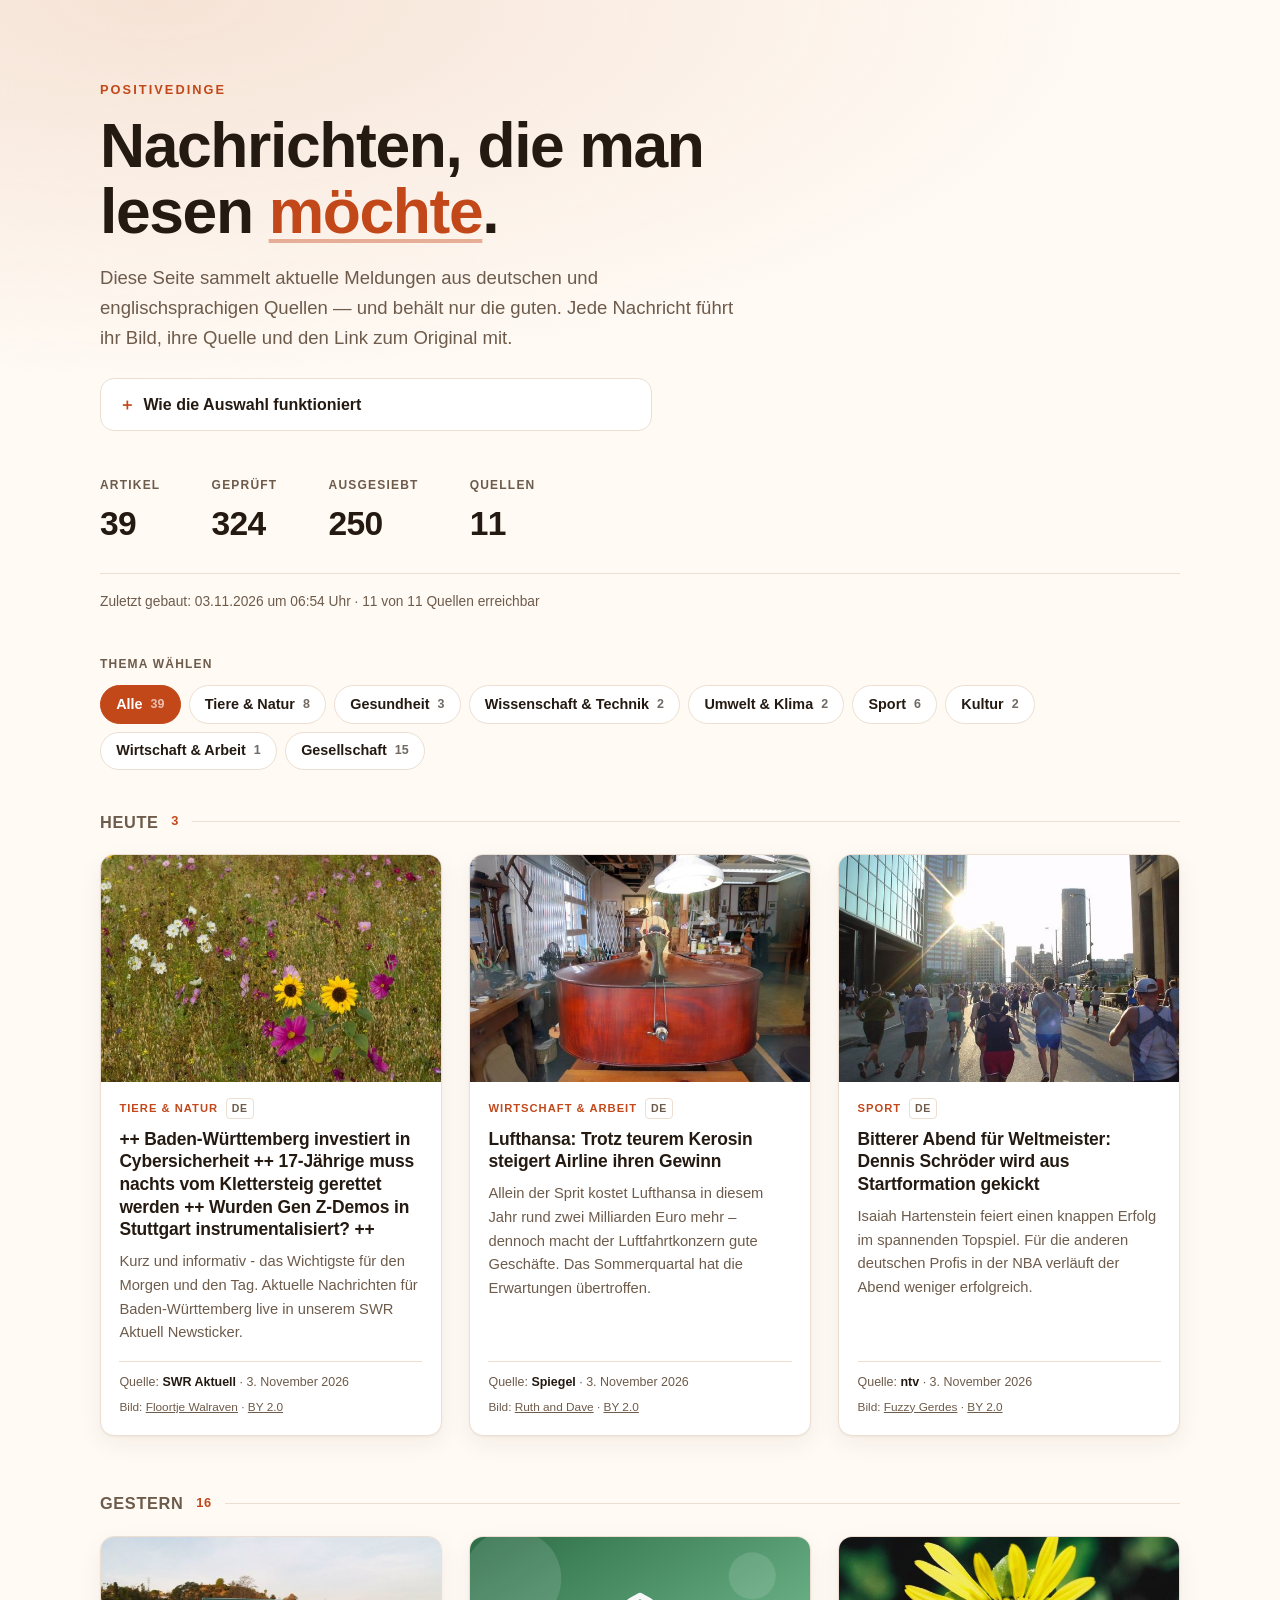
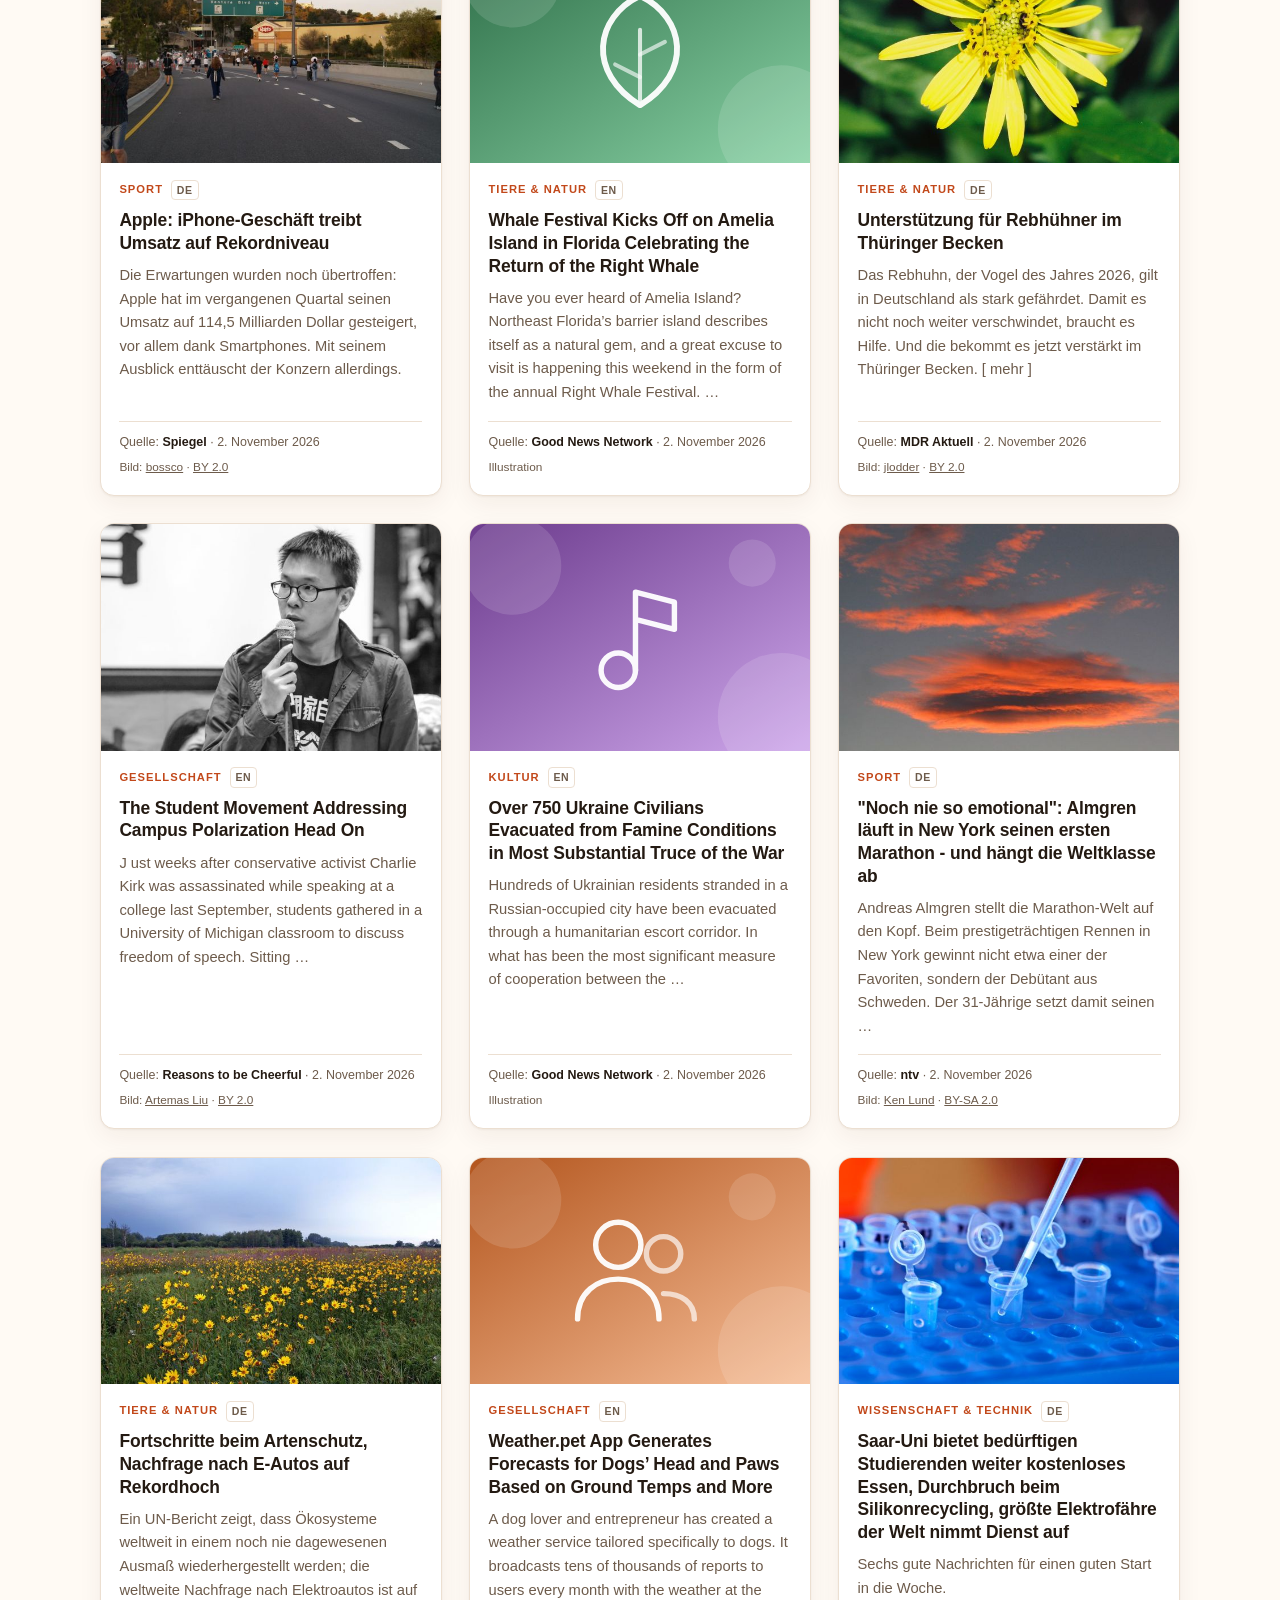
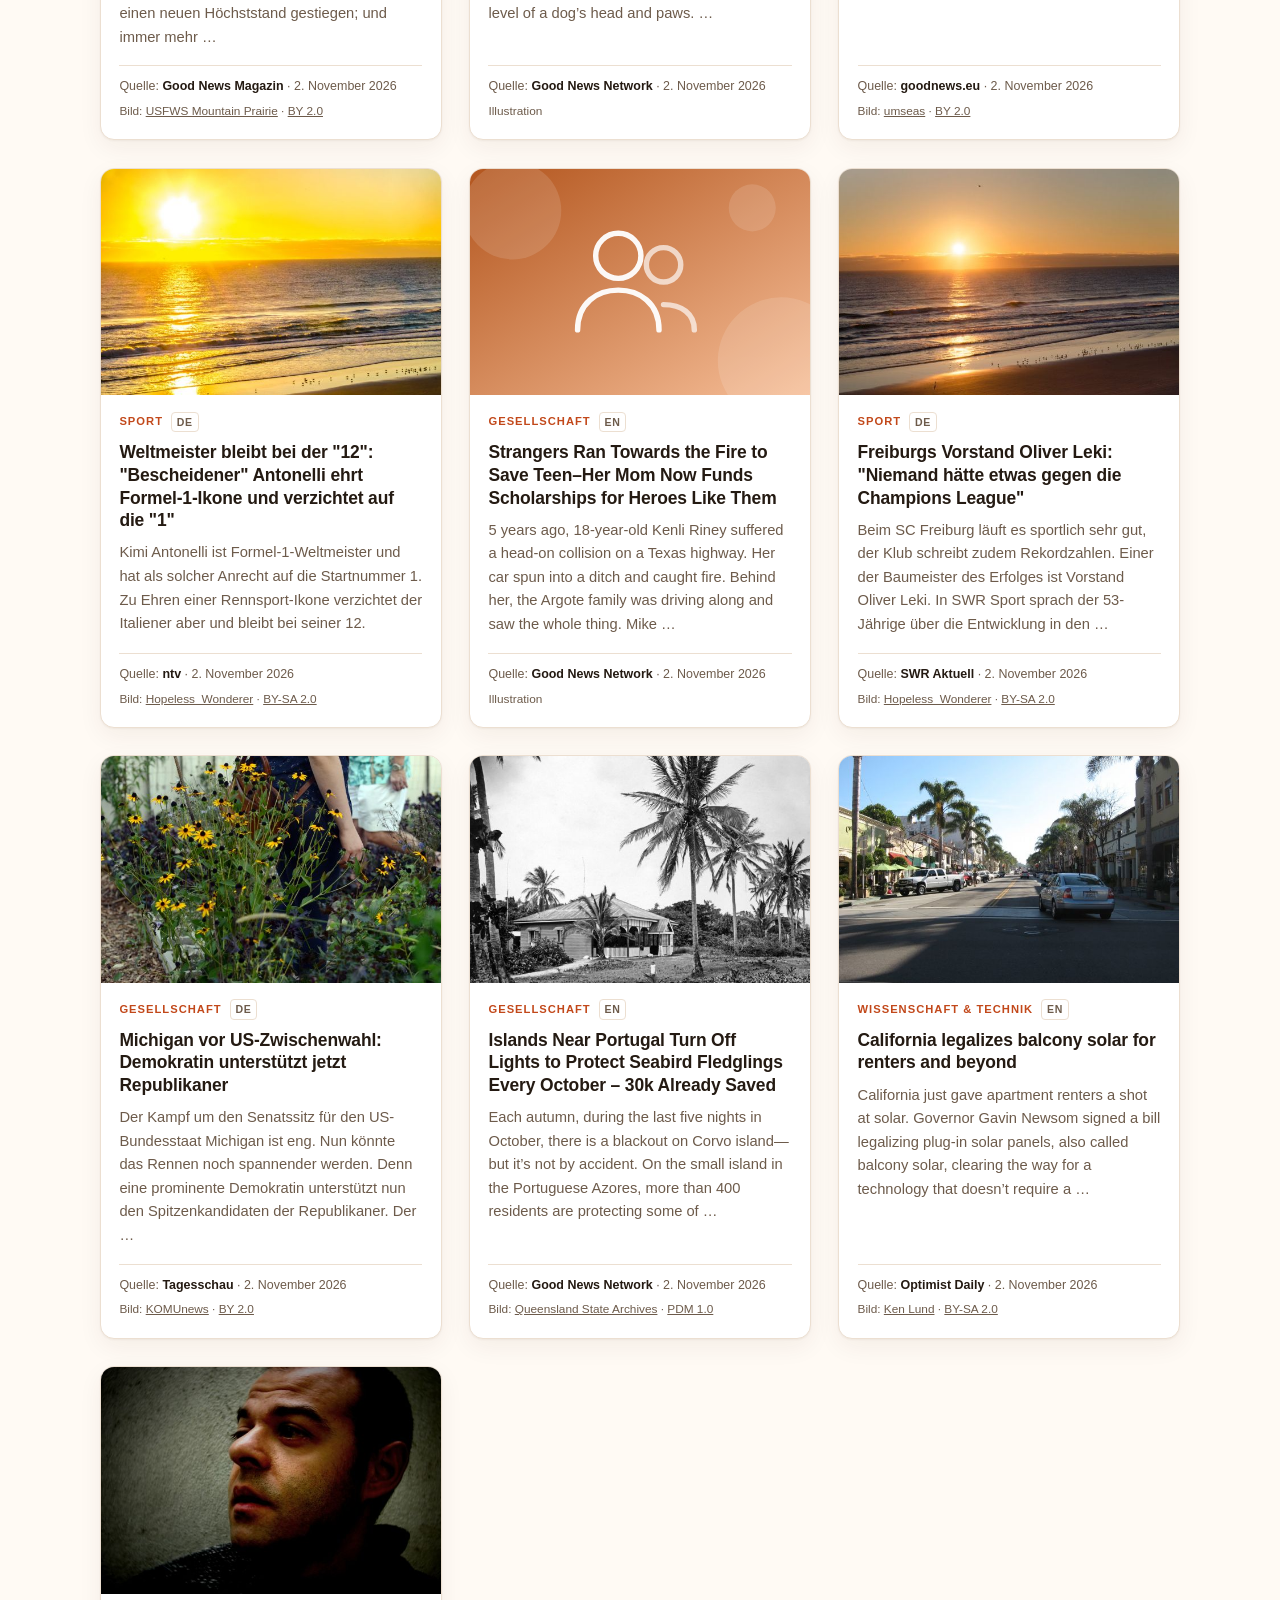
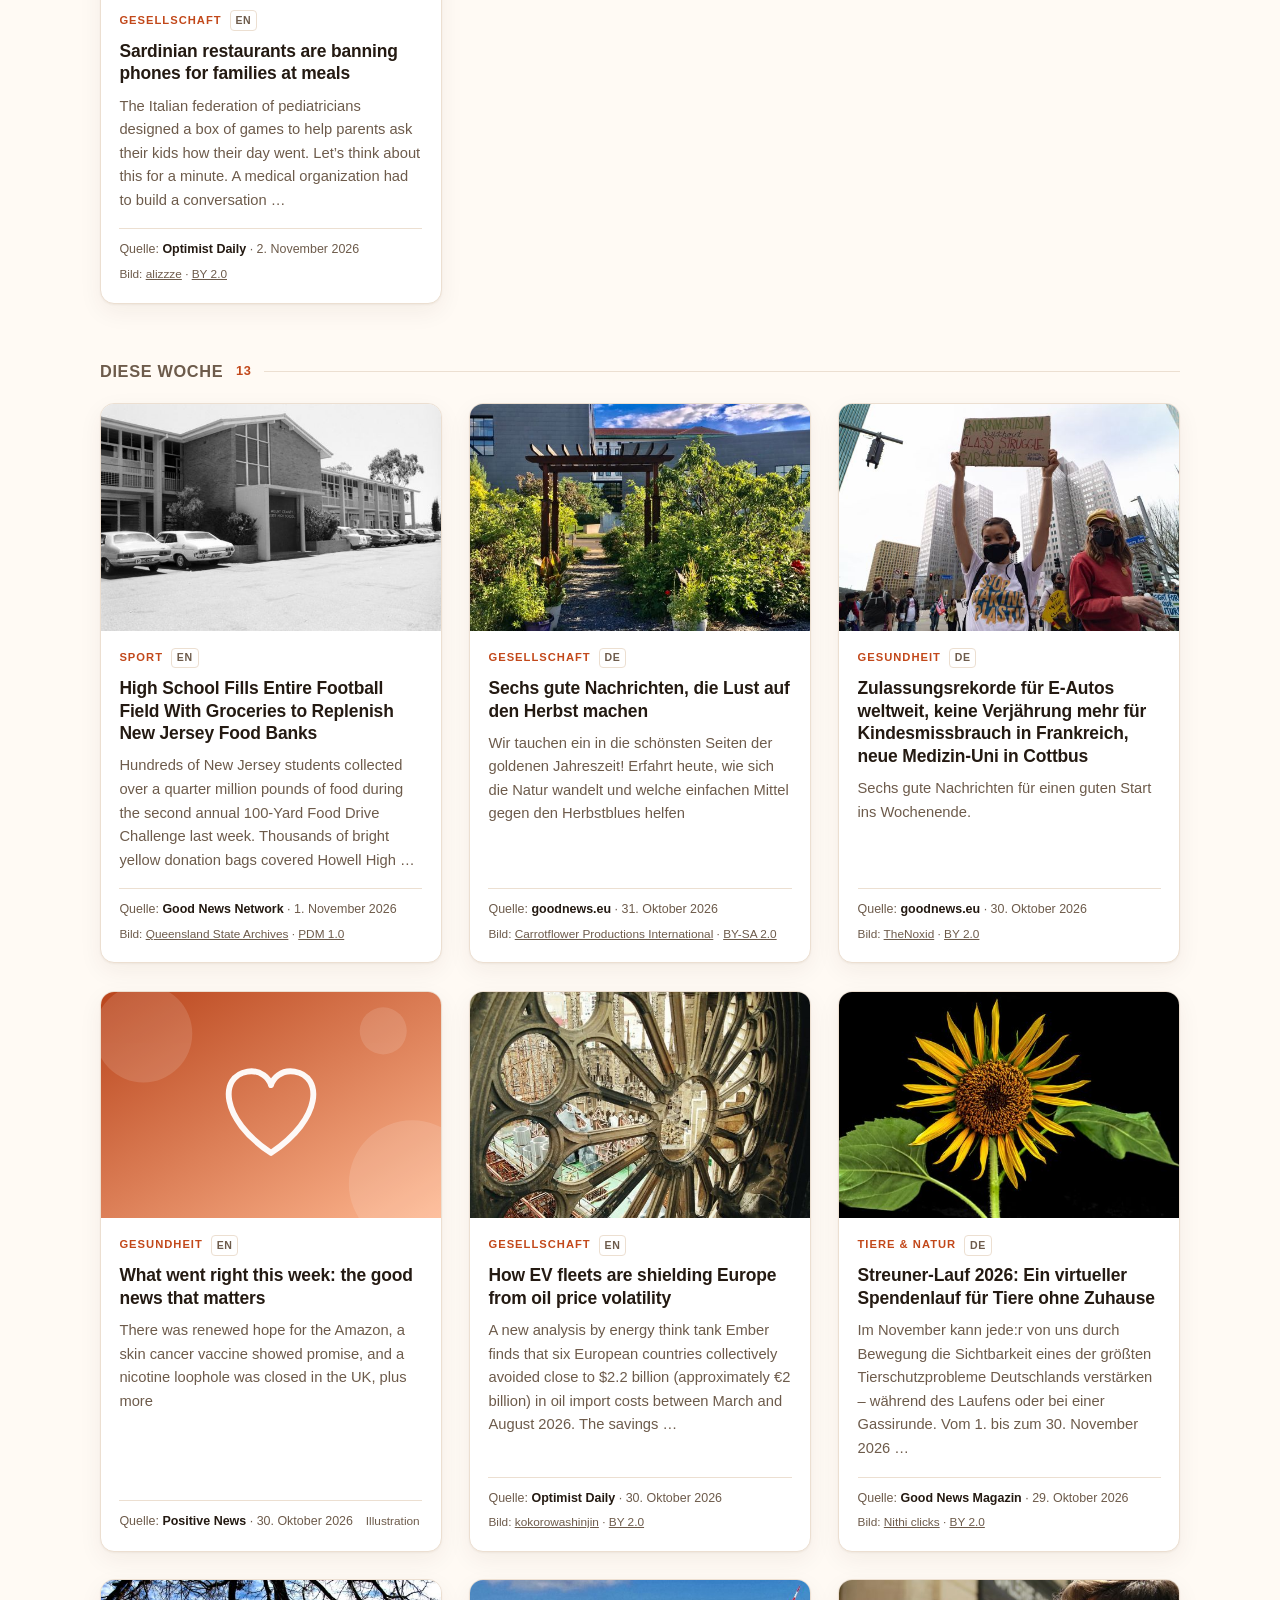
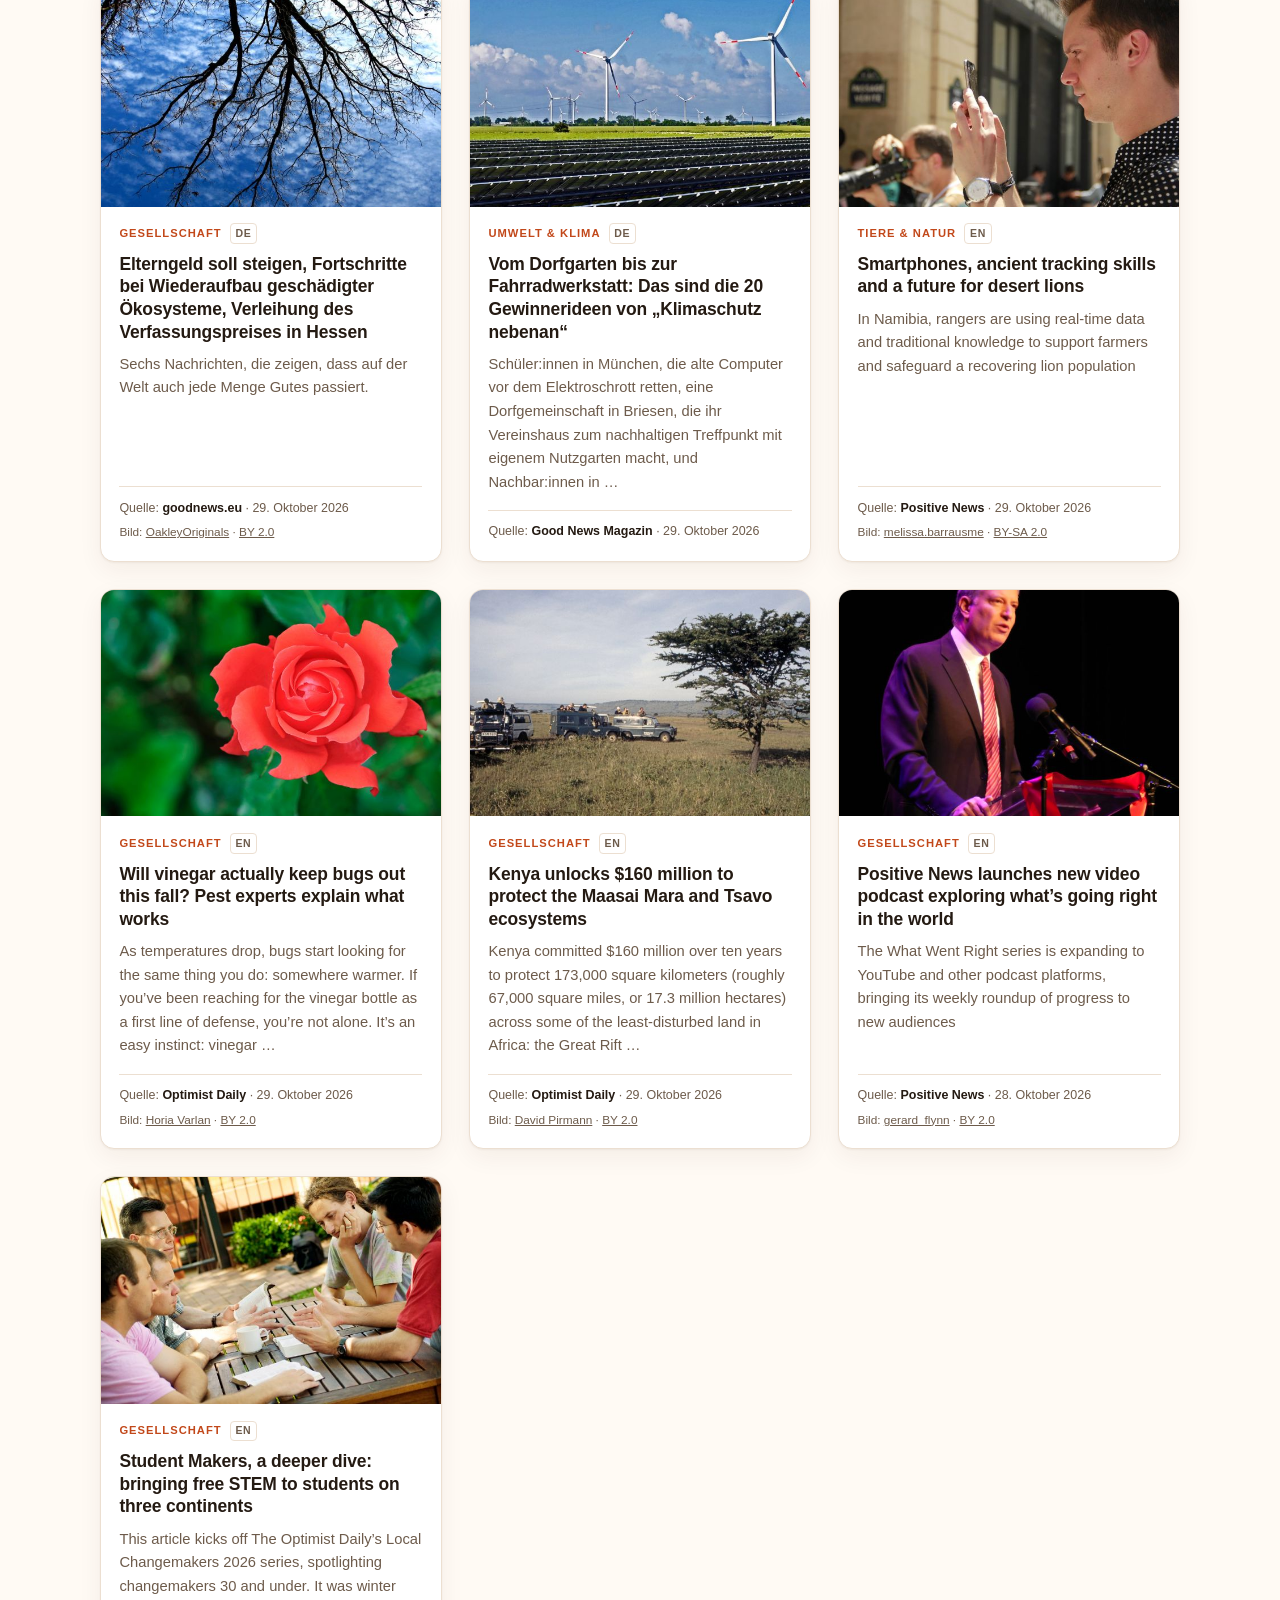
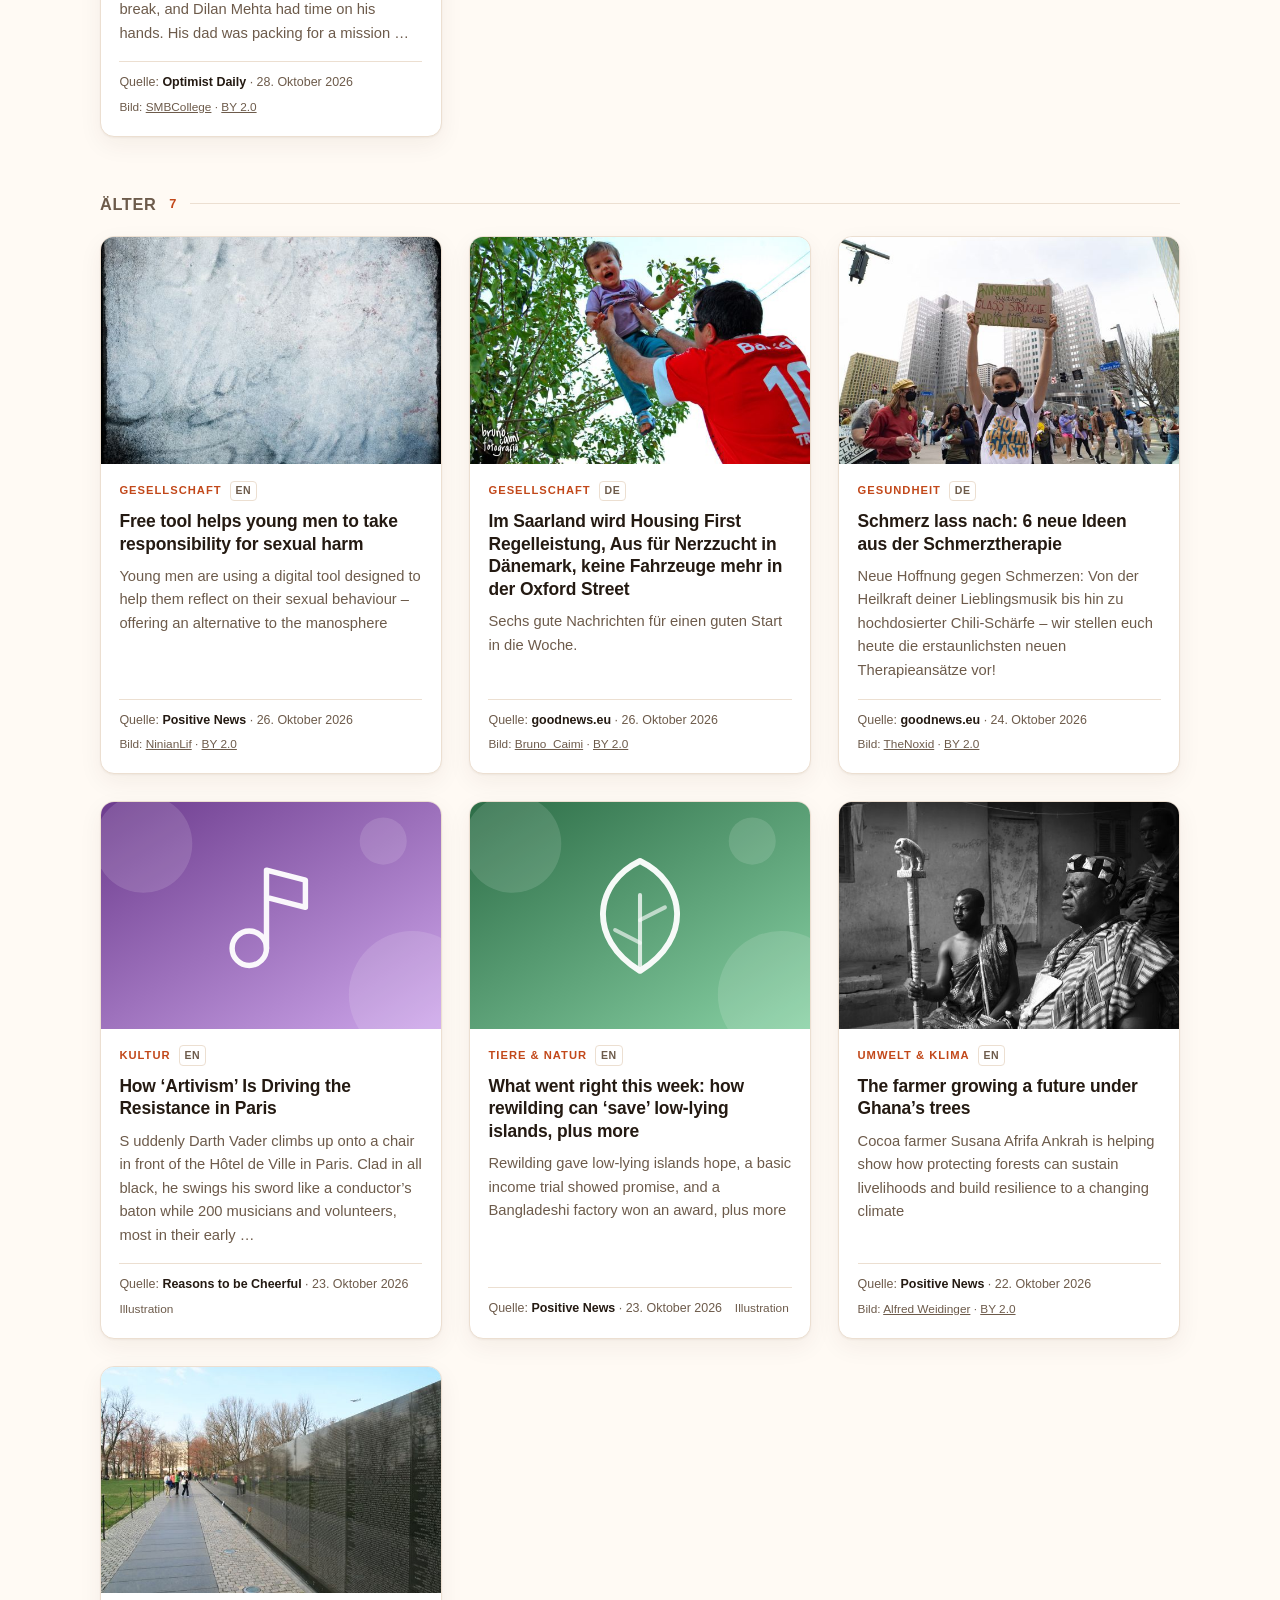
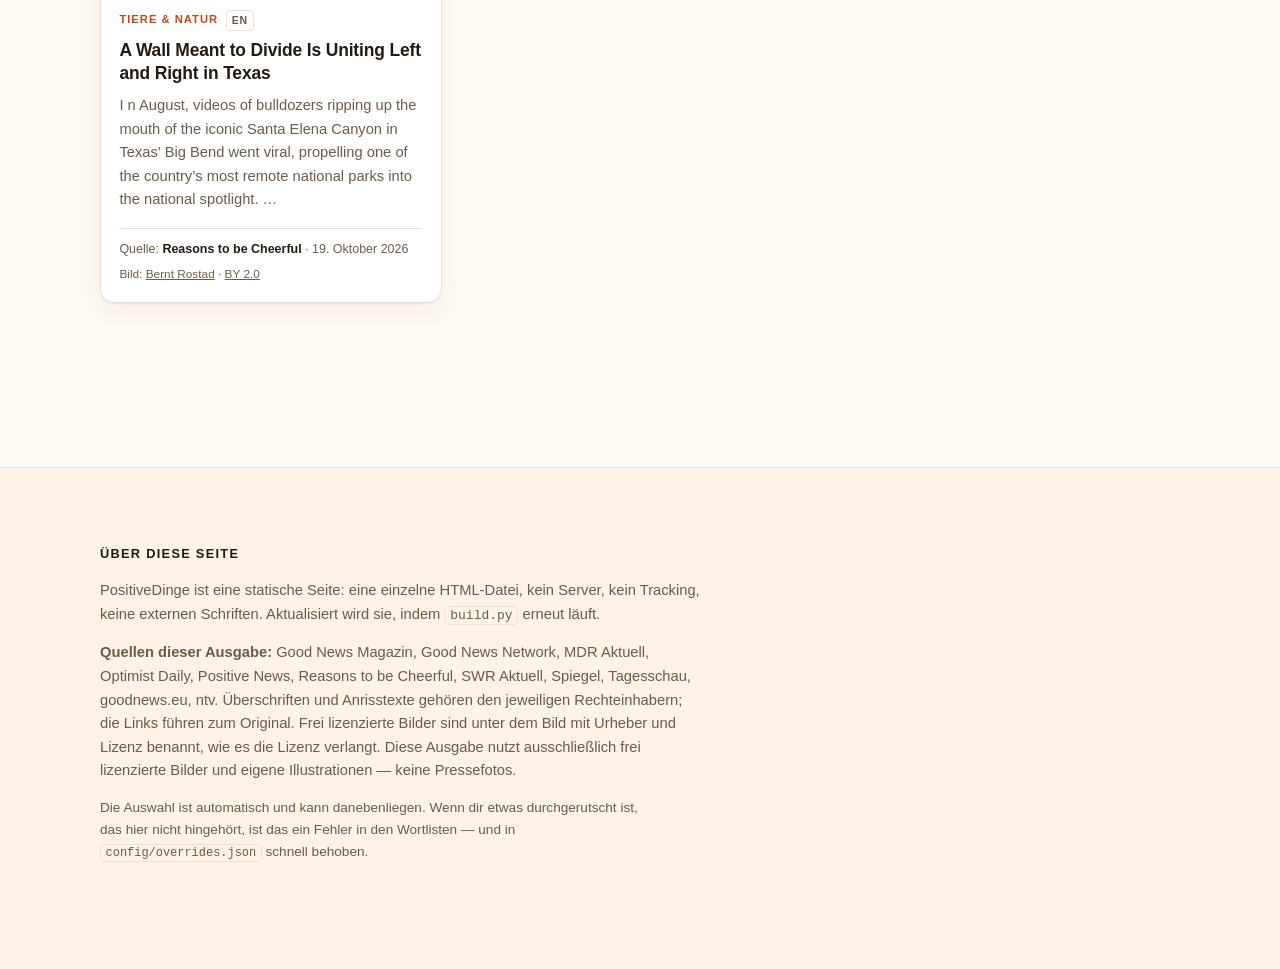
==== commit 896f5ffc: "Stündliche Aktualisierung (03.11.2026 06:54 UTC)" ====
--- a/index.html
+++ b/index.html
@@ -57,13 +57,13 @@
 
     <dl class="zahlen">
       <div class="zahlen__paar">
-        <dt>Artikel</dt><dd>40</dd>
+        <dt>Artikel</dt><dd>39</dd>
       </div>
       <div class="zahlen__paar">
-        <dt>Geprüft</dt><dd>322</dd>
+        <dt>Geprüft</dt><dd>324</dd>
       </div>
       <div class="zahlen__paar">
-        <dt>Ausgesiebt</dt><dd>245</dd>
+        <dt>Ausgesiebt</dt><dd>250</dd>
       </div>
       <div class="zahlen__paar">
         <dt>Quellen</dt><dd>11</dd>
@@ -71,7 +71,7 @@
     </dl>
 
     <p class="kopf__stand">
-      Zuletzt gebaut: <time>02.11.2026 um 23:39 Uhr</time>
+      Zuletzt gebaut: <time>03.11.2026 um 06:54 Uhr</time>
       · <span class="kopf__quellen">11 von 11
       Quellen erreichbar</span>
     </p>
@@ -84,13 +84,14 @@
     <nav class="filter" aria-label="Themen filtern">
       <p class="filter__hinweis">Thema wählen</p>
       <div class="filter__chips" id="chips">
-          <button class="chip is-aktiv" type="button" data-filter="alle" aria-pressed="true">Alle<span class="chip__zahl">40</span></button>
-          <button class="chip" type="button" data-filter="tiere-natur" aria-pressed="false">Tiere &amp; Natur<span class="chip__zahl">9</span></button>
+          <button class="chip is-aktiv" type="button" data-filter="alle" aria-pressed="true">Alle<span class="chip__zahl">39</span></button>
+          <button class="chip" type="button" data-filter="tiere-natur" aria-pressed="false">Tiere &amp; Natur<span class="chip__zahl">8</span></button>
           <button class="chip" type="button" data-filter="gesundheit" aria-pressed="false">Gesundheit<span class="chip__zahl">3</span></button>
-          <button class="chip" type="button" data-filter="wissenschaft-technik" aria-pressed="false">Wissenschaft &amp; Technik<span class="chip__zahl">3</span></button>
+          <button class="chip" type="button" data-filter="wissenschaft-technik" aria-pressed="false">Wissenschaft &amp; Technik<span class="chip__zahl">2</span></button>
           <button class="chip" type="button" data-filter="umwelt-klima" aria-pressed="false">Umwelt &amp; Klima<span class="chip__zahl">2</span></button>
           <button class="chip" type="button" data-filter="sport" aria-pressed="false">Sport<span class="chip__zahl">6</span></button>
           <button class="chip" type="button" data-filter="kultur" aria-pressed="false">Kultur<span class="chip__zahl">2</span></button>
+          <button class="chip" type="button" data-filter="wirtschaft-arbeit" aria-pressed="false">Wirtschaft &amp; Arbeit<span class="chip__zahl">1</span></button>
           <button class="chip" type="button" data-filter="gesellschaft" aria-pressed="false">Gesellschaft<span class="chip__zahl">15</span></button>
       </div>
     </nav>
@@ -102,22 +103,40 @@
 
     <div id="strom">
       <section class="gruppe" aria-labelledby="gruppe-heute">
-        <h2 class="gruppe__titel" id="gruppe-heute">Heute<span class="gruppe__zahl">20</span></h2>
+        <h2 class="gruppe__titel" id="gruppe-heute">Heute<span class="gruppe__zahl">3</span></h2>
         <div class="raster">
-        <article class="karte" data-thema="tiere-natur" data-sprache="en">
-          <div class="karte__bildrahmen"><img class="karte__bild" src="img/kachel-tiere-natur.svg" alt="" width="800" height="500" loading="eager" decoding="async"></div>
+        <article class="karte" data-thema="tiere-natur" data-sprache="de">
+          <div class="karte__bildrahmen"><img class="karte__bild" src="img/cc/0be42cb115fe10000764.jpg" alt="Symbolbild zum Thema Tiere &amp; Natur" width="600" height="443" loading="eager" decoding="async"></div>
           <div class="karte__inhalt">
             <p class="karte__kopf">
               <span class="karte__thema">Tiere &amp; Natur</span>
-              <span class="karte__sprache" title="Sprache des Originals">EN</span>
-            </p>
-            <h3 class="karte__titel">
-              <a href="https://www.goodnewsnetwork.org/whale-festival-to-kick-off-amelia-island-in-florida-to-celebrate-the-return-of-the-right-whale/" target="_blank" rel="noopener">Whale Festival Kicks Off on Amelia Island in Florida Celebrating the Return of the Right Whale</a>
-            </h3>
-            <p class="karte__teaser">Have you ever heard of Amelia Island? Northeast Florida’s barrier island describes itself as a natural gem, and a great excuse to visit is happening this weekend in the form of the annual Right Whale Festival. …</p>
-            <p class="karte__fuss">
-              <span class="karte__quelle">Quelle: <strong>Good News Network</strong> · 2. November 2026</span>
-              <span class="karte__nachweis">Illustration</span>
+              <span class="karte__sprache" title="Sprache des Originals">DE</span>
+            </p>
+            <h3 class="karte__titel">
+              <a href="https://www.swr.de/swraktuell/baden-wuerttemberg/bw-newsticker-am-morgen-2026-11-03-100.html" target="_blank" rel="noopener">++ Baden-Württemberg investiert in Cybersicherheit ++ 17-Jährige muss nachts vom Klettersteig gerettet werden ++ Wurden Gen Z-Demos in Stuttgart instrumentalisiert? ++</a>
+            </h3>
+            <p class="karte__teaser">Kurz und informativ - das Wichtigste für den Morgen und den Tag. Aktuelle Nachrichten für Baden-Württemberg live in unserem SWR Aktuell Newsticker.</p>
+            <p class="karte__fuss">
+              <span class="karte__quelle">Quelle: <strong>SWR Aktuell</strong> · 3. November 2026</span>
+              <span class="karte__nachweis">Bild: <a href="https://www.flickr.com/photos/13521837@N00" rel="noopener">Floortje Walraven</a> · <a href="https://creativecommons.org/licenses/by/2.0/" rel="noopener">BY 2.0</a></span>
+              
+            </p>
+          </div>
+        </article>
+        <article class="karte" data-thema="wirtschaft-arbeit" data-sprache="de">
+          <div class="karte__bildrahmen"><img class="karte__bild" src="img/cc/d9a1f5ab6d061783fb15.jpg" alt="Symbolbild zum Thema Wirtschaft &amp; Arbeit" width="600" height="449" loading="eager" decoding="async"></div>
+          <div class="karte__inhalt">
+            <p class="karte__kopf">
+              <span class="karte__thema">Wirtschaft &amp; Arbeit</span>
+              <span class="karte__sprache" title="Sprache des Originals">DE</span>
+            </p>
+            <h3 class="karte__titel">
+              <a href="https://www.spiegel.de/wirtschaft/unternehmen/lufthansa-trotz-teurem-kerosin-steigert-airline-ihren-gewinn-a-519f8f71-0ced-4b17-b5ed-0bfa93419227#ref=rss" target="_blank" rel="noopener">Lufthansa: Trotz teurem Kerosin steigert Airline ihren Gewinn</a>
+            </h3>
+            <p class="karte__teaser">Allein der Sprit kostet Lufthansa in diesem Jahr rund zwei Milliarden Euro mehr – dennoch macht der Luftfahrtkonzern gute Geschäfte. Das Sommerquartal hat die Erwartungen übertroffen.</p>
+            <p class="karte__fuss">
+              <span class="karte__quelle">Quelle: <strong>Spiegel</strong> · 3. November 2026</span>
+              <span class="karte__nachweis">Bild: <a href="https://www.flickr.com/photos/95142644@N00" rel="noopener">Ruth and Dave</a> · <a href="https://creativecommons.org/licenses/by/2.0/" rel="noopener">BY 2.0</a></span>
               
             </p>
           </div>
@@ -130,336 +149,12 @@
               <span class="karte__sprache" title="Sprache des Originals">DE</span>
             </p>
             <h3 class="karte__titel">
-              <a href="https://www.mdr.de/video/mdr-videos/c/video-1676860.html" target="_blank" rel="noopener">Magdeburger Sportgymnasium holt Bronze bei Schul-Fußball-WM</a>
-            </h3>
-            <p class="karte__teaser">Großer Erfolg für das Magdeburger Sportgymnasium: Die U18-Fußballer haben bei der Schul-Weltmeisterschaft in China Bronze gewonnen. Qualifiziert hatten sie sich durch ihren Sieg bei &quot;Jugend trainiert für …</p>
-            <p class="karte__fuss">
-              <span class="karte__quelle">Quelle: <strong>MDR Aktuell</strong> · 2. November 2026</span>
+              <a href="https://www.n-tv.de/sport/basketball/Dennis-Schroeder-wird-aus-Startformation-gekickt-id31487614.html" target="_blank" rel="noopener">Bitterer Abend für Weltmeister: Dennis Schröder wird aus Startformation gekickt</a>
+            </h3>
+            <p class="karte__teaser">Isaiah Hartenstein feiert einen knappen Erfolg im spannenden Topspiel. Für die anderen deutschen Profis in der NBA verläuft der Abend weniger erfolgreich.</p>
+            <p class="karte__fuss">
+              <span class="karte__quelle">Quelle: <strong>ntv</strong> · 3. November 2026</span>
               <span class="karte__nachweis">Bild: <a href="https://www.flickr.com/photos/62616836@N00" rel="noopener">Fuzzy Gerdes</a> · <a href="https://creativecommons.org/licenses/by/2.0/" rel="noopener">BY 2.0</a></span>
-              
-            </p>
-          </div>
-        </article>
-        <article class="karte" data-thema="tiere-natur" data-sprache="de">
-          <div class="karte__bildrahmen"><img class="karte__bild" src="img/cc/0be42cb115fe10000764.jpg" alt="Symbolbild zum Thema Tiere &amp; Natur" width="600" height="443" loading="eager" decoding="async"></div>
-          <div class="karte__inhalt">
-            <p class="karte__kopf">
-              <span class="karte__thema">Tiere &amp; Natur</span>
-              <span class="karte__sprache" title="Sprache des Originals">DE</span>
-            </p>
-            <h3 class="karte__titel">
-              <a href="https://www.mdr.de/video/mdr-videos/f/video-1676838.html" target="_blank" rel="noopener">Unterstützung für Rebhühner im Thüringer Becken</a>
-            </h3>
-            <p class="karte__teaser">Das Rebhuhn, der Vogel des Jahres 2026, gilt in Deutschland als stark gefährdet. Damit es nicht noch weiter verschwindet, braucht es Hilfe. Und die bekommt es jetzt verstärkt im Thüringer Becken. [ mehr ]</p>
-            <p class="karte__fuss">
-              <span class="karte__quelle">Quelle: <strong>MDR Aktuell</strong> · 2. November 2026</span>
-              <span class="karte__nachweis">Bild: <a href="https://www.flickr.com/photos/13521837@N00" rel="noopener">Floortje Walraven</a> · <a href="https://creativecommons.org/licenses/by/2.0/" rel="noopener">BY 2.0</a></span>
-              
-            </p>
-          </div>
-        </article>
-        <article class="karte" data-thema="gesellschaft" data-sprache="en">
-          <div class="karte__bildrahmen"><img class="karte__bild" src="img/kachel-gesellschaft.svg" alt="" width="800" height="500" loading="lazy" decoding="async"></div>
-          <div class="karte__inhalt">
-            <p class="karte__kopf">
-              <span class="karte__thema">Gesellschaft</span>
-              <span class="karte__sprache" title="Sprache des Originals">EN</span>
-            </p>
-            <h3 class="karte__titel">
-              <a href="https://reasonstobecheerful.world/students-addressing-campus-polarization-healthy-debate/" target="_blank" rel="noopener">The Student Movement Addressing Campus Polarization Head On</a>
-            </h3>
-            <p class="karte__teaser">J ust weeks after conservative activist Charlie Kirk was assassinated while speaking at a college last September, students gathered in a University of Michigan classroom to discuss freedom of speech. Sitting …</p>
-            <p class="karte__fuss">
-              <span class="karte__quelle">Quelle: <strong>Reasons to be Cheerful</strong> · 2. November 2026</span>
-              <span class="karte__nachweis">Illustration</span>
-              
-            </p>
-          </div>
-        </article>
-        <article class="karte" data-thema="kultur" data-sprache="en">
-          <div class="karte__bildrahmen"><img class="karte__bild" src="img/kachel-kultur.svg" alt="" width="800" height="500" loading="lazy" decoding="async"></div>
-          <div class="karte__inhalt">
-            <p class="karte__kopf">
-              <span class="karte__thema">Kultur</span>
-              <span class="karte__sprache" title="Sprache des Originals">EN</span>
-            </p>
-            <h3 class="karte__titel">
-              <a href="https://www.goodnewsnetwork.org/over-750-ukraine-civilians-evacuated-from-famine-conditions-in-most-substantial-truce-of-the-war/" target="_blank" rel="noopener">Over 750 Ukraine Civilians Evacuated from Famine Conditions in Most Substantial Truce of the War</a>
-            </h3>
-            <p class="karte__teaser">Thousands of Ukrainian residents stranded in a Russian-occupied city have been evacuated through a humanitarian escort corridor. In what has been the most significant measure of cooperation between the …</p>
-            <p class="karte__fuss">
-              <span class="karte__quelle">Quelle: <strong>Good News Network</strong> · 2. November 2026</span>
-              <span class="karte__nachweis">Illustration</span>
-              
-            </p>
-          </div>
-        </article>
-        <article class="karte" data-thema="sport" data-sprache="de">
-          <div class="karte__bildrahmen"><img class="karte__bild" src="img/cc/e516d9d643f4fc532525.jpg" alt="Symbolbild zum Thema Sport" width="600" height="449" loading="lazy" decoding="async"></div>
-          <div class="karte__inhalt">
-            <p class="karte__kopf">
-              <span class="karte__thema">Sport</span>
-              <span class="karte__sprache" title="Sprache des Originals">DE</span>
-            </p>
-            <h3 class="karte__titel">
-              <a href="https://www.n-tv.de/sport/Almgren-laeuft-in-New-York-seinen-ersten-Marathon-und-haengt-die-Weltklasse-ab-id31486214.html" target="_blank" rel="noopener">&quot;Noch nie so emotional&quot;: Almgren läuft in New York seinen ersten Marathon - und hängt die Weltklasse ab</a>
-            </h3>
-            <p class="karte__teaser">Andreas Almgren stellt die Marathon-Welt auf den Kopf. Beim prestigeträchtigen Rennen in New York gewinnt nicht etwa einer der Favoriten, sondern der Debütant aus Schweden. Der 31-Jährige setzt damit seinen …</p>
-            <p class="karte__fuss">
-              <span class="karte__quelle">Quelle: <strong>ntv</strong> · 2. November 2026</span>
-              <span class="karte__nachweis">Bild: <a href="https://www.flickr.com/photos/43521640@N00" rel="noopener">bossco</a> · <a href="https://creativecommons.org/licenses/by/2.0/" rel="noopener">BY 2.0</a></span>
-              
-            </p>
-          </div>
-        </article>
-        <article class="karte" data-thema="tiere-natur" data-sprache="de">
-          <div class="karte__bildrahmen"><img class="karte__bild" src="img/cc/a2839ddc02894c6829b6.jpg" alt="Symbolbild zum Thema Tiere &amp; Natur" width="600" height="404" loading="lazy" decoding="async"></div>
-          <div class="karte__inhalt">
-            <p class="karte__kopf">
-              <span class="karte__thema">Tiere &amp; Natur</span>
-              <span class="karte__sprache" title="Sprache des Originals">DE</span>
-            </p>
-            <h3 class="karte__titel">
-              <a href="https://goodnews-magazin.de/fortschritte-beim-artenschutz/" target="_blank" rel="noopener">Fortschritte beim Artenschutz, Nachfrage nach E-Autos auf Rekordhoch</a>
-            </h3>
-            <p class="karte__teaser">Ein UN-Bericht zeigt, dass Ökosysteme weltweit in einem noch nie dagewesenen Ausmaß wiederhergestellt werden; die weltweite Nachfrage nach Elektroautos ist auf einen neuen Höchststand gestiegen; und immer mehr …</p>
-            <p class="karte__fuss">
-              <span class="karte__quelle">Quelle: <strong>Good News Magazin</strong> · 2. November 2026</span>
-              <span class="karte__nachweis">Bild: <a href="https://www.flickr.com/photos/45040421@N06" rel="noopener">jlodder</a> · <a href="https://creativecommons.org/licenses/by/2.0/" rel="noopener">BY 2.0</a></span>
-              
-            </p>
-          </div>
-        </article>
-        <article class="karte" data-thema="wissenschaft-technik" data-sprache="de">
-          <div class="karte__bildrahmen"><img class="karte__bild" src="img/cc/7b3d6652a9d4b44ba113.jpg" alt="Symbolbild zum Thema Wissenschaft &amp; Technik" width="600" height="406" loading="lazy" decoding="async"></div>
-          <div class="karte__inhalt">
-            <p class="karte__kopf">
-              <span class="karte__thema">Wissenschaft &amp; Technik</span>
-              <span class="karte__sprache" title="Sprache des Originals">DE</span>
-            </p>
-            <h3 class="karte__titel">
-              <a href="https://www.spiegel.de/panorama/pazifik-fuenf-schiffbruechige-nach-drei-monaten-auf-hoher-see-gerettet-a-f605fa47-1bbd-4656-a9da-652480ef32bb#ref=rss" target="_blank" rel="noopener">Pazifik: Fünf Schiffbrüchige nach drei Monaten auf hoher See gerettet</a>
-            </h3>
-            <p class="karte__teaser">Ende Juli verschwanden neun Menschen in Mikronesien spurlos, darunter Kinder. Jetzt, rund 5400 Kilometer entfernt, wurden fünf von ihnen vor Kiribati entdeckt.</p>
-            <p class="karte__fuss">
-              <span class="karte__quelle">Quelle: <strong>Spiegel</strong> · 2. November 2026</span>
-              <span class="karte__nachweis">Bild: <a href="https://www.flickr.com/photos/26835854@N07" rel="noopener">umseas</a> · <a href="https://creativecommons.org/licenses/by/2.0/" rel="noopener">BY 2.0</a></span>
-              
-            </p>
-          </div>
-        </article>
-        <article class="karte" data-thema="tiere-natur" data-sprache="de">
-          <div class="karte__bildrahmen"><img class="karte__bild" src="img/cc/3722f8fa773365a5b4c3.jpg" alt="Symbolbild zum Thema Tiere &amp; Natur" width="600" height="400" loading="lazy" decoding="async"></div>
-          <div class="karte__inhalt">
-            <p class="karte__kopf">
-              <span class="karte__thema">Tiere &amp; Natur</span>
-              <span class="karte__sprache" title="Sprache des Originals">DE</span>
-            </p>
-            <h3 class="karte__titel">
-              <a href="https://www.n-tv.de/wirtschaft/Fresenius-setzt-bei-Biosimilars-auf-Kooperation-mit-WuXi-Biologics-id31486027.html" target="_blank" rel="noopener">Analysten: Goldenes Jahrzehnt: Fresenius setzt bei Biosimilars auf Kooperation mit WuXi Biologics</a>
-            </h3>
-            <p class="karte__teaser">Ab 2028 laufen die Patente vieler Biotechmedikamente ab. Dann schlägt die Stunde der günstigeren Nachahmer-Präparate. Der Markt ist milliardenschwer. Fresenius positioniert sich nun mit einer weiteren Übernahme</p>
-            <p class="karte__fuss">
-              <span class="karte__quelle">Quelle: <strong>ntv</strong> · 2. November 2026</span>
-              <span class="karte__nachweis">Bild: <a href="https://www.flickr.com/photos/51986662@N05" rel="noopener">USFWS Mountain Prairie</a> · <a href="https://creativecommons.org/licenses/by/2.0/" rel="noopener">BY 2.0</a></span>
-              
-            </p>
-          </div>
-        </article>
-        <article class="karte" data-thema="gesellschaft" data-sprache="en">
-          <div class="karte__bildrahmen"><img class="karte__bild" src="img/kachel-gesellschaft.svg" alt="" width="800" height="500" loading="lazy" decoding="async"></div>
-          <div class="karte__inhalt">
-            <p class="karte__kopf">
-              <span class="karte__thema">Gesellschaft</span>
-              <span class="karte__sprache" title="Sprache des Originals">EN</span>
-            </p>
-            <h3 class="karte__titel">
-              <a href="https://www.goodnewsnetwork.org/weather-pet-app-generates-forecasts-for-dogs-head-and-paws-based-on-ground-temps-and-more/" target="_blank" rel="noopener">Weather.pet App Generates Forecasts for Dogs’ Head and Paws Based on Ground Temps and More</a>
-            </h3>
-            <p class="karte__teaser">A dog lover and entrepreneur has created a weather service tailored specifically to dogs. It broadcasts tens of thousands of reports to users every month with the weather at the level of a dog’s head and paws. …</p>
-            <p class="karte__fuss">
-              <span class="karte__quelle">Quelle: <strong>Good News Network</strong> · 2. November 2026</span>
-              <span class="karte__nachweis">Illustration</span>
-              
-            </p>
-          </div>
-        </article>
-        <article class="karte" data-thema="wissenschaft-technik" data-sprache="de">
-          <div class="karte__bildrahmen"><img class="karte__bild" src="img/cc/10693811d851ea1558ce.jpg" alt="Symbolbild zum Thema Wissenschaft &amp; Technik" width="600" height="400" loading="lazy" decoding="async"></div>
-          <div class="karte__inhalt">
-            <p class="karte__kopf">
-              <span class="karte__thema">Wissenschaft &amp; Technik</span>
-              <span class="karte__sprache" title="Sprache des Originals">DE</span>
-            </p>
-            <h3 class="karte__titel">
-              <a href="https://goodnews.eu/saar-uni-bietet-beduerftigen-studierenden-weiter-kostenloses-essen-durchbruch-beim-silikonrecycling-groesste-elektrofaehre-der-welt-nimmt-dienst-auf/" target="_blank" rel="noopener">Saar-Uni bietet bedürftigen Studierenden weiter kostenloses Essen, Durchbruch beim Silikonrecycling, größte Elektrofähre der Welt nimmt Dienst auf</a>
-            </h3>
-            <p class="karte__teaser">Sechs gute Nachrichten für einen guten Start in die Woche.</p>
-            <p class="karte__fuss">
-              <span class="karte__quelle">Quelle: <strong>goodnews.eu</strong> · 2. November 2026</span>
-              <span class="karte__nachweis">Bild: <a href="https://www.flickr.com/photos/95352257@N06" rel="noopener">UnitedSoybeanBoard</a> · <a href="https://creativecommons.org/licenses/by/2.0/" rel="noopener">BY 2.0</a></span>
-              
-            </p>
-          </div>
-        </article>
-        <article class="karte" data-thema="sport" data-sprache="de">
-          <div class="karte__bildrahmen"><img class="karte__bild" src="img/cc/d0eddf1bb41d1b2f94fa.jpg" alt="Symbolbild zum Thema Sport" width="600" height="449" loading="lazy" decoding="async"></div>
-          <div class="karte__inhalt">
-            <p class="karte__kopf">
-              <span class="karte__thema">Sport</span>
-              <span class="karte__sprache" title="Sprache des Originals">DE</span>
-            </p>
-            <h3 class="karte__titel">
-              <a href="https://www.n-tv.de/sport/formel1/Bescheidener-Antonelli-ehrt-Formel-1-Ikone-und-verzichtet-auf-die-1-id31484946.html" target="_blank" rel="noopener">Weltmeister bleibt bei der &quot;12&quot;: &quot;Bescheidener&quot; Antonelli ehrt Formel-1-Ikone und verzichtet auf die &quot;1&quot;</a>
-            </h3>
-            <p class="karte__teaser">Kimi Antonelli ist Formel-1-Weltmeister und hat als solcher Anrecht auf die Startnummer 1. Zu Ehren einer Rennsport-Ikone verzichtet der Italiener aber und bleibt bei seiner 12.</p>
-            <p class="karte__fuss">
-              <span class="karte__quelle">Quelle: <strong>ntv</strong> · 2. November 2026</span>
-              <span class="karte__nachweis">Bild: <a href="https://www.flickr.com/photos/75683070@N00" rel="noopener">Ken Lund</a> · <a href="https://creativecommons.org/licenses/by-sa/2.0/" rel="noopener">BY-SA 2.0</a></span>
-              
-            </p>
-          </div>
-        </article>
-        <article class="karte" data-thema="sport" data-sprache="de">
-          <div class="karte__bildrahmen"><img class="karte__bild" src="img/cc/7d12cd1652d843afa55f.jpg" alt="Symbolbild zum Thema Sport" width="600" height="397" loading="lazy" decoding="async"></div>
-          <div class="karte__inhalt">
-            <p class="karte__kopf">
-              <span class="karte__thema">Sport</span>
-              <span class="karte__sprache" title="Sprache des Originals">DE</span>
-            </p>
-            <h3 class="karte__titel">
-              <a href="https://www.n-tv.de/sport/tennis/Alexander-Zverev-teilt-ruehrende-Liebeserklaerung-an-meine-starke-Mutter-id31484459.html" target="_blank" rel="noopener">Erster Tag als Nummer 1: Alexander Zverev teilt rührende Liebeserklärung an &quot;meine starke Mutter&quot;</a>
-            </h3>
-            <p class="karte__teaser">Alexander Zverev ist seit dem heutigen Montag auch offiziell die Nummer 1 der Tennis-Welt. Zu diesem besonderen Anlass serviert er emotionale Zeilen an seine Mutter - der er seinen Aufstieg an die Spitze …</p>
-            <p class="karte__fuss">
-              <span class="karte__quelle">Quelle: <strong>ntv</strong> · 2. November 2026</span>
-              <span class="karte__nachweis">Bild: <a href="https://www.flickr.com/photos/88084017@N07" rel="noopener">Hopeless_Wonderer</a> · <a href="https://creativecommons.org/licenses/by-sa/2.0/" rel="noopener">BY-SA 2.0</a></span>
-              
-            </p>
-          </div>
-        </article>
-        <article class="karte" data-thema="gesellschaft" data-sprache="en">
-          <div class="karte__bildrahmen"><img class="karte__bild" src="img/kachel-gesellschaft.svg" alt="" width="800" height="500" loading="lazy" decoding="async"></div>
-          <div class="karte__inhalt">
-            <p class="karte__kopf">
-              <span class="karte__thema">Gesellschaft</span>
-              <span class="karte__sprache" title="Sprache des Originals">EN</span>
-            </p>
-            <h3 class="karte__titel">
-              <a href="https://www.goodnewsnetwork.org/strangers-ran-toward-burning-car-to-save-teen-her-mom-now-funds-scholarships-for-heroes-like-them/" target="_blank" rel="noopener">Strangers Ran Towards the Fire to Save Teen–Her Mom Now Funds Scholarships for Heroes Like Them</a>
-            </h3>
-            <p class="karte__teaser">5 years ago, 18-year-old Kenli Riney suffered a head-on collision on a Texas highway. Her car spun into a ditch and caught fire. Behind her, the Argote family was driving along and saw the whole thing. Mike …</p>
-            <p class="karte__fuss">
-              <span class="karte__quelle">Quelle: <strong>Good News Network</strong> · 2. November 2026</span>
-              <span class="karte__nachweis">Illustration</span>
-              
-            </p>
-          </div>
-        </article>
-        <article class="karte" data-thema="sport" data-sprache="de">
-          <div class="karte__bildrahmen"><img class="karte__bild" src="img/cc/11994e084bf244e9e3ad.jpg" alt="Symbolbild zum Thema Sport" width="600" height="397" loading="lazy" decoding="async"></div>
-          <div class="karte__inhalt">
-            <p class="karte__kopf">
-              <span class="karte__thema">Sport</span>
-              <span class="karte__sprache" title="Sprache des Originals">DE</span>
-            </p>
-            <h3 class="karte__titel">
-              <a href="https://www.swr.de/sport/fussball/swr-sport-sc-freiburg-oliver-leki-100.html" target="_blank" rel="noopener">Freiburgs Vorstand Oliver Leki: &quot;Niemand hätte etwas gegen die Champions League&quot;</a>
-            </h3>
-            <p class="karte__teaser">Beim SC Freiburg läuft es sportlich sehr gut, der Klub schreibt zudem Rekordzahlen. Einer der Baumeister des Erfolges ist Vorstand Oliver Leki. In SWR Sport sprach der 53-Jährige über die Entwicklung in den …</p>
-            <p class="karte__fuss">
-              <span class="karte__quelle">Quelle: <strong>SWR Aktuell</strong> · 2. November 2026</span>
-              <span class="karte__nachweis">Bild: <a href="https://www.flickr.com/photos/88084017@N07" rel="noopener">Hopeless_Wonderer</a> · <a href="https://creativecommons.org/licenses/by-sa/2.0/" rel="noopener">BY-SA 2.0</a></span>
-              
-            </p>
-          </div>
-        </article>
-        <article class="karte" data-thema="gesellschaft" data-sprache="de">
-          <div class="karte__bildrahmen"><img class="karte__bild" src="img/cc/b69b3d7e5a9f90dedf90.jpg" alt="Symbolbild zum Thema Gesellschaft" width="600" height="397" loading="lazy" decoding="async"></div>
-          <div class="karte__inhalt">
-            <p class="karte__kopf">
-              <span class="karte__thema">Gesellschaft</span>
-              <span class="karte__sprache" title="Sprache des Originals">DE</span>
-            </p>
-            <h3 class="karte__titel">
-              <a href="https://www.tagesschau.de/ausland/amerika/midterms-michigan-streit-demokraten-100.html" target="_blank" rel="noopener">Michigan vor US-Zwischenwahl: Demokratin unterstützt jetzt Republikaner</a>
-            </h3>
-            <p class="karte__teaser">Der Kampf um den Senatssitz für den US-Bundesstaat Michigan ist eng. Nun könnte das Rennen noch spannender werden. Denn eine prominente Demokratin unterstützt nun den Spitzenkandidaten der Republikaner. Der …</p>
-            <p class="karte__fuss">
-              <span class="karte__quelle">Quelle: <strong>Tagesschau</strong> · 2. November 2026</span>
-              <span class="karte__nachweis">Bild: <a href="https://www.flickr.com/photos/12801018@N00" rel="noopener">KOMUnews</a> · <a href="https://creativecommons.org/licenses/by/2.0/" rel="noopener">BY 2.0</a></span>
-              
-            </p>
-          </div>
-        </article>
-        <article class="karte" data-thema="tiere-natur" data-sprache="de">
-          <div class="karte__bildrahmen"><img class="karte__bild" src="img/cc/242a9e6607059d8afe96.jpg" alt="Symbolbild zum Thema Tiere &amp; Natur" width="600" height="363" loading="lazy" decoding="async"></div>
-          <div class="karte__inhalt">
-            <p class="karte__kopf">
-              <span class="karte__thema">Tiere &amp; Natur</span>
-              <span class="karte__sprache" title="Sprache des Originals">DE</span>
-            </p>
-            <h3 class="karte__titel">
-              <a href="https://www.tagesschau.de/ausland/europa/stichwahl-bulgarien-102.html" target="_blank" rel="noopener">Bulgariens amtierende Präsidentin Jotowa gewinnt Stichwahl</a>
-            </h3>
-            <p class="karte__teaser">Bulgariens Amtsinhaberin Jotowa hat die Stichwahl um das Präsidentenamt nach Auszählung aller Stimmen gewonnen. Herausforderer Gjurow landete auf dem zweiten Platz. Jotowa gehört zum Lager des als …</p>
-            <p class="karte__fuss">
-              <span class="karte__quelle">Quelle: <strong>Tagesschau</strong> · 2. November 2026</span>
-              <span class="karte__nachweis">Bild: <a href="https://www.flickr.com/photos/47850033@N08" rel="noopener">Nithi clicks</a> · <a href="https://creativecommons.org/licenses/by/2.0/" rel="noopener">BY 2.0</a></span>
-              
-            </p>
-          </div>
-        </article>
-        <article class="karte" data-thema="gesellschaft" data-sprache="en">
-          <div class="karte__bildrahmen"><img class="karte__bild" src="img/cc/cd4b1df5b71bd3c6ecea.jpg" alt="Symbolbild zum Thema Gesellschaft" width="600" height="437" loading="lazy" decoding="async"></div>
-          <div class="karte__inhalt">
-            <p class="karte__kopf">
-              <span class="karte__thema">Gesellschaft</span>
-              <span class="karte__sprache" title="Sprache des Originals">EN</span>
-            </p>
-            <h3 class="karte__titel">
-              <a href="https://www.goodnewsnetwork.org/islands-near-portugal-turn-off-lights-to-protect-seabird-fledglings-every-oct/" target="_blank" rel="noopener">Islands Near Portugal Turn Off Lights to Protect Seabird Fledglings Every October – 30k Already Saved</a>
-            </h3>
-            <p class="karte__teaser">Each autumn, during the last five nights in October, there is a blackout on Corvo island—but it’s not by accident. On the small island in the Portuguese Azores, more than 400 residents are protecting some of …</p>
-            <p class="karte__fuss">
-              <span class="karte__quelle">Quelle: <strong>Good News Network</strong> · 2. November 2026</span>
-              <span class="karte__nachweis">Bild: <a href="https://www.flickr.com/photos/60455048@N02" rel="noopener">Queensland State Archives</a> · <a href="https://creativecommons.org/publicdomain/mark/1.0/" rel="noopener">PDM 1.0</a></span>
-              
-            </p>
-          </div>
-        </article>
-        <article class="karte" data-thema="wissenschaft-technik" data-sprache="en">
-          <div class="karte__bildrahmen"><img class="karte__bild" src="img/kachel-wissenschaft-technik.svg" alt="" width="800" height="500" loading="lazy" decoding="async"></div>
-          <div class="karte__inhalt">
-            <p class="karte__kopf">
-              <span class="karte__thema">Wissenschaft &amp; Technik</span>
-              <span class="karte__sprache" title="Sprache des Originals">EN</span>
-            </p>
-            <h3 class="karte__titel">
-              <a href="https://www.optimistdaily.com/2026/11/california-legalizes-balcony-solar-for-renters-and-beyond/" target="_blank" rel="noopener">California legalizes balcony solar for renters and beyond</a>
-            </h3>
-            <p class="karte__teaser">California just gave apartment renters a shot at solar. Governor Gavin Newsom signed a bill legalizing plug-in solar panels, also called balcony solar, clearing the way for a technology that doesn’t require a …</p>
-            <p class="karte__fuss">
-              <span class="karte__quelle">Quelle: <strong>Optimist Daily</strong> · 2. November 2026</span>
-              <span class="karte__nachweis">Illustration</span>
-              
-            </p>
-          </div>
-        </article>
-        <article class="karte" data-thema="gesellschaft" data-sprache="en">
-          <div class="karte__bildrahmen"><img class="karte__bild" src="img/kachel-gesellschaft.svg" alt="" width="800" height="500" loading="lazy" decoding="async"></div>
-          <div class="karte__inhalt">
-            <p class="karte__kopf">
-              <span class="karte__thema">Gesellschaft</span>
-              <span class="karte__sprache" title="Sprache des Originals">EN</span>
-            </p>
-            <h3 class="karte__titel">
-              <a href="https://www.optimistdaily.com/2026/11/sardinian-restaurants-are-banning-phones-for-families-at-meals/" target="_blank" rel="noopener">Sardinian restaurants are banning phones for families at meals</a>
-            </h3>
-            <p class="karte__teaser">The Italian federation of pediatricians designed a box of games to help parents ask their kids how their day went. Let’s think about this for a minute. A medical organization had to build a conversation …</p>
-            <p class="karte__fuss">
-              <span class="karte__quelle">Quelle: <strong>Optimist Daily</strong> · 2. November 2026</span>
-              <span class="karte__nachweis">Illustration</span>
               
             </p>
           </div>
@@ -467,7 +162,300 @@
         </div>
       </section>
       <section class="gruppe" aria-labelledby="gruppe-gestern">
-        <h2 class="gruppe__titel" id="gruppe-gestern">Gestern<span class="gruppe__zahl">1</span></h2>
+        <h2 class="gruppe__titel" id="gruppe-gestern">Gestern<span class="gruppe__zahl">16</span></h2>
+        <div class="raster">
+        <article class="karte" data-thema="sport" data-sprache="de">
+          <div class="karte__bildrahmen"><img class="karte__bild" src="img/cc/e516d9d643f4fc532525.jpg" alt="Symbolbild zum Thema Sport" width="600" height="449" loading="lazy" decoding="async"></div>
+          <div class="karte__inhalt">
+            <p class="karte__kopf">
+              <span class="karte__thema">Sport</span>
+              <span class="karte__sprache" title="Sprache des Originals">DE</span>
+            </p>
+            <h3 class="karte__titel">
+              <a href="https://www.spiegel.de/wirtschaft/apple-iphone-geschaeft-treibt-umsatz-auf-rekordniveau-a-5709dfd3-fc74-4efb-a4b0-75c9e7929db7#ref=rss" target="_blank" rel="noopener">Apple: iPhone-Geschäft treibt Umsatz auf Rekordniveau</a>
+            </h3>
+            <p class="karte__teaser">Die Erwartungen wurden noch übertroffen: Apple hat im vergangenen Quartal seinen Umsatz auf 114,5 Milliarden Dollar gesteigert, vor allem dank Smartphones. Mit seinem Ausblick enttäuscht der Konzern allerdings.</p>
+            <p class="karte__fuss">
+              <span class="karte__quelle">Quelle: <strong>Spiegel</strong> · 2. November 2026</span>
+              <span class="karte__nachweis">Bild: <a href="https://www.flickr.com/photos/43521640@N00" rel="noopener">bossco</a> · <a href="https://creativecommons.org/licenses/by/2.0/" rel="noopener">BY 2.0</a></span>
+              
+            </p>
+          </div>
+        </article>
+        <article class="karte" data-thema="tiere-natur" data-sprache="en">
+          <div class="karte__bildrahmen"><img class="karte__bild" src="img/kachel-tiere-natur.svg" alt="" width="800" height="500" loading="lazy" decoding="async"></div>
+          <div class="karte__inhalt">
+            <p class="karte__kopf">
+              <span class="karte__thema">Tiere &amp; Natur</span>
+              <span class="karte__sprache" title="Sprache des Originals">EN</span>
+            </p>
+            <h3 class="karte__titel">
+              <a href="https://www.goodnewsnetwork.org/whale-festival-to-kick-off-amelia-island-in-florida-to-celebrate-the-return-of-the-right-whale/" target="_blank" rel="noopener">Whale Festival Kicks Off on Amelia Island in Florida Celebrating the Return of the Right Whale</a>
+            </h3>
+            <p class="karte__teaser">Have you ever heard of Amelia Island? Northeast Florida’s barrier island describes itself as a natural gem, and a great excuse to visit is happening this weekend in the form of the annual Right Whale Festival. …</p>
+            <p class="karte__fuss">
+              <span class="karte__quelle">Quelle: <strong>Good News Network</strong> · 2. November 2026</span>
+              <span class="karte__nachweis">Illustration</span>
+              
+            </p>
+          </div>
+        </article>
+        <article class="karte" data-thema="tiere-natur" data-sprache="de">
+          <div class="karte__bildrahmen"><img class="karte__bild" src="img/cc/a2839ddc02894c6829b6.jpg" alt="Symbolbild zum Thema Tiere &amp; Natur" width="600" height="404" loading="lazy" decoding="async"></div>
+          <div class="karte__inhalt">
+            <p class="karte__kopf">
+              <span class="karte__thema">Tiere &amp; Natur</span>
+              <span class="karte__sprache" title="Sprache des Originals">DE</span>
+            </p>
+            <h3 class="karte__titel">
+              <a href="https://www.mdr.de/video/mdr-videos/f/video-1676838.html" target="_blank" rel="noopener">Unterstützung für Rebhühner im Thüringer Becken</a>
+            </h3>
+            <p class="karte__teaser">Das Rebhuhn, der Vogel des Jahres 2026, gilt in Deutschland als stark gefährdet. Damit es nicht noch weiter verschwindet, braucht es Hilfe. Und die bekommt es jetzt verstärkt im Thüringer Becken. [ mehr ]</p>
+            <p class="karte__fuss">
+              <span class="karte__quelle">Quelle: <strong>MDR Aktuell</strong> · 2. November 2026</span>
+              <span class="karte__nachweis">Bild: <a href="https://www.flickr.com/photos/45040421@N06" rel="noopener">jlodder</a> · <a href="https://creativecommons.org/licenses/by/2.0/" rel="noopener">BY 2.0</a></span>
+              
+            </p>
+          </div>
+        </article>
+        <article class="karte" data-thema="gesellschaft" data-sprache="en">
+          <div class="karte__bildrahmen"><img class="karte__bild" src="img/cc/2e547b4ec630525a1514.jpg" alt="Symbolbild zum Thema Gesellschaft" width="600" height="400" loading="lazy" decoding="async"></div>
+          <div class="karte__inhalt">
+            <p class="karte__kopf">
+              <span class="karte__thema">Gesellschaft</span>
+              <span class="karte__sprache" title="Sprache des Originals">EN</span>
+            </p>
+            <h3 class="karte__titel">
+              <a href="https://reasonstobecheerful.world/students-addressing-campus-polarization-healthy-debate/" target="_blank" rel="noopener">The Student Movement Addressing Campus Polarization Head On</a>
+            </h3>
+            <p class="karte__teaser">J ust weeks after conservative activist Charlie Kirk was assassinated while speaking at a college last September, students gathered in a University of Michigan classroom to discuss freedom of speech. Sitting …</p>
+            <p class="karte__fuss">
+              <span class="karte__quelle">Quelle: <strong>Reasons to be Cheerful</strong> · 2. November 2026</span>
+              <span class="karte__nachweis">Bild: <a href="https://www.flickr.com/photos/48144725@N02" rel="noopener">Artemas Liu</a> · <a href="https://creativecommons.org/licenses/by/2.0/" rel="noopener">BY 2.0</a></span>
+              
+            </p>
+          </div>
+        </article>
+        <article class="karte" data-thema="kultur" data-sprache="en">
+          <div class="karte__bildrahmen"><img class="karte__bild" src="img/kachel-kultur.svg" alt="" width="800" height="500" loading="lazy" decoding="async"></div>
+          <div class="karte__inhalt">
+            <p class="karte__kopf">
+              <span class="karte__thema">Kultur</span>
+              <span class="karte__sprache" title="Sprache des Originals">EN</span>
+            </p>
+            <h3 class="karte__titel">
+              <a href="https://www.goodnewsnetwork.org/over-750-ukraine-civilians-evacuated-from-famine-conditions-in-most-substantial-truce-of-the-war/" target="_blank" rel="noopener">Over 750 Ukraine Civilians Evacuated from Famine Conditions in Most Substantial Truce of the War</a>
+            </h3>
+            <p class="karte__teaser">Hundreds of Ukrainian residents stranded in a Russian-occupied city have been evacuated through a humanitarian escort corridor. In what has been the most significant measure of cooperation between the …</p>
+            <p class="karte__fuss">
+              <span class="karte__quelle">Quelle: <strong>Good News Network</strong> · 2. November 2026</span>
+              <span class="karte__nachweis">Illustration</span>
+              
+            </p>
+          </div>
+        </article>
+        <article class="karte" data-thema="sport" data-sprache="de">
+          <div class="karte__bildrahmen"><img class="karte__bild" src="img/cc/d0eddf1bb41d1b2f94fa.jpg" alt="Symbolbild zum Thema Sport" width="600" height="449" loading="lazy" decoding="async"></div>
+          <div class="karte__inhalt">
+            <p class="karte__kopf">
+              <span class="karte__thema">Sport</span>
+              <span class="karte__sprache" title="Sprache des Originals">DE</span>
+            </p>
+            <h3 class="karte__titel">
+              <a href="https://www.n-tv.de/sport/Almgren-laeuft-in-New-York-seinen-ersten-Marathon-und-haengt-die-Weltklasse-ab-id31486214.html" target="_blank" rel="noopener">&quot;Noch nie so emotional&quot;: Almgren läuft in New York seinen ersten Marathon - und hängt die Weltklasse ab</a>
+            </h3>
+            <p class="karte__teaser">Andreas Almgren stellt die Marathon-Welt auf den Kopf. Beim prestigeträchtigen Rennen in New York gewinnt nicht etwa einer der Favoriten, sondern der Debütant aus Schweden. Der 31-Jährige setzt damit seinen …</p>
+            <p class="karte__fuss">
+              <span class="karte__quelle">Quelle: <strong>ntv</strong> · 2. November 2026</span>
+              <span class="karte__nachweis">Bild: <a href="https://www.flickr.com/photos/75683070@N00" rel="noopener">Ken Lund</a> · <a href="https://creativecommons.org/licenses/by-sa/2.0/" rel="noopener">BY-SA 2.0</a></span>
+              
+            </p>
+          </div>
+        </article>
+        <article class="karte" data-thema="tiere-natur" data-sprache="de">
+          <div class="karte__bildrahmen"><img class="karte__bild" src="img/cc/3722f8fa773365a5b4c3.jpg" alt="Symbolbild zum Thema Tiere &amp; Natur" width="600" height="400" loading="lazy" decoding="async"></div>
+          <div class="karte__inhalt">
+            <p class="karte__kopf">
+              <span class="karte__thema">Tiere &amp; Natur</span>
+              <span class="karte__sprache" title="Sprache des Originals">DE</span>
+            </p>
+            <h3 class="karte__titel">
+              <a href="https://goodnews-magazin.de/fortschritte-beim-artenschutz/" target="_blank" rel="noopener">Fortschritte beim Artenschutz, Nachfrage nach E-Autos auf Rekordhoch</a>
+            </h3>
+            <p class="karte__teaser">Ein UN-Bericht zeigt, dass Ökosysteme weltweit in einem noch nie dagewesenen Ausmaß wiederhergestellt werden; die weltweite Nachfrage nach Elektroautos ist auf einen neuen Höchststand gestiegen; und immer mehr …</p>
+            <p class="karte__fuss">
+              <span class="karte__quelle">Quelle: <strong>Good News Magazin</strong> · 2. November 2026</span>
+              <span class="karte__nachweis">Bild: <a href="https://www.flickr.com/photos/51986662@N05" rel="noopener">USFWS Mountain Prairie</a> · <a href="https://creativecommons.org/licenses/by/2.0/" rel="noopener">BY 2.0</a></span>
+              
+            </p>
+          </div>
+        </article>
+        <article class="karte" data-thema="gesellschaft" data-sprache="en">
+          <div class="karte__bildrahmen"><img class="karte__bild" src="img/kachel-gesellschaft.svg" alt="" width="800" height="500" loading="lazy" decoding="async"></div>
+          <div class="karte__inhalt">
+            <p class="karte__kopf">
+              <span class="karte__thema">Gesellschaft</span>
+              <span class="karte__sprache" title="Sprache des Originals">EN</span>
+            </p>
+            <h3 class="karte__titel">
+              <a href="https://www.goodnewsnetwork.org/weather-pet-app-generates-forecasts-for-dogs-head-and-paws-based-on-ground-temps-and-more/" target="_blank" rel="noopener">Weather.pet App Generates Forecasts for Dogs’ Head and Paws Based on Ground Temps and More</a>
+            </h3>
+            <p class="karte__teaser">A dog lover and entrepreneur has created a weather service tailored specifically to dogs. It broadcasts tens of thousands of reports to users every month with the weather at the level of a dog’s head and paws. …</p>
+            <p class="karte__fuss">
+              <span class="karte__quelle">Quelle: <strong>Good News Network</strong> · 2. November 2026</span>
+              <span class="karte__nachweis">Illustration</span>
+              
+            </p>
+          </div>
+        </article>
+        <article class="karte" data-thema="wissenschaft-technik" data-sprache="de">
+          <div class="karte__bildrahmen"><img class="karte__bild" src="img/cc/7b3d6652a9d4b44ba113.jpg" alt="Symbolbild zum Thema Wissenschaft &amp; Technik" width="600" height="406" loading="lazy" decoding="async"></div>
+          <div class="karte__inhalt">
+            <p class="karte__kopf">
+              <span class="karte__thema">Wissenschaft &amp; Technik</span>
+              <span class="karte__sprache" title="Sprache des Originals">DE</span>
+            </p>
+            <h3 class="karte__titel">
+              <a href="https://goodnews.eu/saar-uni-bietet-beduerftigen-studierenden-weiter-kostenloses-essen-durchbruch-beim-silikonrecycling-groesste-elektrofaehre-der-welt-nimmt-dienst-auf/" target="_blank" rel="noopener">Saar-Uni bietet bedürftigen Studierenden weiter kostenloses Essen, Durchbruch beim Silikonrecycling, größte Elektrofähre der Welt nimmt Dienst auf</a>
+            </h3>
+            <p class="karte__teaser">Sechs gute Nachrichten für einen guten Start in die Woche.</p>
+            <p class="karte__fuss">
+              <span class="karte__quelle">Quelle: <strong>goodnews.eu</strong> · 2. November 2026</span>
+              <span class="karte__nachweis">Bild: <a href="https://www.flickr.com/photos/26835854@N07" rel="noopener">umseas</a> · <a href="https://creativecommons.org/licenses/by/2.0/" rel="noopener">BY 2.0</a></span>
+              
+            </p>
+          </div>
+        </article>
+        <article class="karte" data-thema="sport" data-sprache="de">
+          <div class="karte__bildrahmen"><img class="karte__bild" src="img/cc/7d12cd1652d843afa55f.jpg" alt="Symbolbild zum Thema Sport" width="600" height="397" loading="lazy" decoding="async"></div>
+          <div class="karte__inhalt">
+            <p class="karte__kopf">
+              <span class="karte__thema">Sport</span>
+              <span class="karte__sprache" title="Sprache des Originals">DE</span>
+            </p>
+            <h3 class="karte__titel">
+              <a href="https://www.n-tv.de/sport/formel1/Bescheidener-Antonelli-ehrt-Formel-1-Ikone-und-verzichtet-auf-die-1-id31484946.html" target="_blank" rel="noopener">Weltmeister bleibt bei der &quot;12&quot;: &quot;Bescheidener&quot; Antonelli ehrt Formel-1-Ikone und verzichtet auf die &quot;1&quot;</a>
+            </h3>
+            <p class="karte__teaser">Kimi Antonelli ist Formel-1-Weltmeister und hat als solcher Anrecht auf die Startnummer 1. Zu Ehren einer Rennsport-Ikone verzichtet der Italiener aber und bleibt bei seiner 12.</p>
+            <p class="karte__fuss">
+              <span class="karte__quelle">Quelle: <strong>ntv</strong> · 2. November 2026</span>
+              <span class="karte__nachweis">Bild: <a href="https://www.flickr.com/photos/88084017@N07" rel="noopener">Hopeless_Wonderer</a> · <a href="https://creativecommons.org/licenses/by-sa/2.0/" rel="noopener">BY-SA 2.0</a></span>
+              
+            </p>
+          </div>
+        </article>
+        <article class="karte" data-thema="gesellschaft" data-sprache="en">
+          <div class="karte__bildrahmen"><img class="karte__bild" src="img/kachel-gesellschaft.svg" alt="" width="800" height="500" loading="lazy" decoding="async"></div>
+          <div class="karte__inhalt">
+            <p class="karte__kopf">
+              <span class="karte__thema">Gesellschaft</span>
+              <span class="karte__sprache" title="Sprache des Originals">EN</span>
+            </p>
+            <h3 class="karte__titel">
+              <a href="https://www.goodnewsnetwork.org/strangers-ran-toward-burning-car-to-save-teen-her-mom-now-funds-scholarships-for-heroes-like-them/" target="_blank" rel="noopener">Strangers Ran Towards the Fire to Save Teen–Her Mom Now Funds Scholarships for Heroes Like Them</a>
+            </h3>
+            <p class="karte__teaser">5 years ago, 18-year-old Kenli Riney suffered a head-on collision on a Texas highway. Her car spun into a ditch and caught fire. Behind her, the Argote family was driving along and saw the whole thing. Mike …</p>
+            <p class="karte__fuss">
+              <span class="karte__quelle">Quelle: <strong>Good News Network</strong> · 2. November 2026</span>
+              <span class="karte__nachweis">Illustration</span>
+              
+            </p>
+          </div>
+        </article>
+        <article class="karte" data-thema="sport" data-sprache="de">
+          <div class="karte__bildrahmen"><img class="karte__bild" src="img/cc/11994e084bf244e9e3ad.jpg" alt="Symbolbild zum Thema Sport" width="600" height="397" loading="lazy" decoding="async"></div>
+          <div class="karte__inhalt">
+            <p class="karte__kopf">
+              <span class="karte__thema">Sport</span>
+              <span class="karte__sprache" title="Sprache des Originals">DE</span>
+            </p>
+            <h3 class="karte__titel">
+              <a href="https://www.swr.de/sport/fussball/swr-sport-sc-freiburg-oliver-leki-100.html" target="_blank" rel="noopener">Freiburgs Vorstand Oliver Leki: &quot;Niemand hätte etwas gegen die Champions League&quot;</a>
+            </h3>
+            <p class="karte__teaser">Beim SC Freiburg läuft es sportlich sehr gut, der Klub schreibt zudem Rekordzahlen. Einer der Baumeister des Erfolges ist Vorstand Oliver Leki. In SWR Sport sprach der 53-Jährige über die Entwicklung in den …</p>
+            <p class="karte__fuss">
+              <span class="karte__quelle">Quelle: <strong>SWR Aktuell</strong> · 2. November 2026</span>
+              <span class="karte__nachweis">Bild: <a href="https://www.flickr.com/photos/88084017@N07" rel="noopener">Hopeless_Wonderer</a> · <a href="https://creativecommons.org/licenses/by-sa/2.0/" rel="noopener">BY-SA 2.0</a></span>
+              
+            </p>
+          </div>
+        </article>
+        <article class="karte" data-thema="gesellschaft" data-sprache="de">
+          <div class="karte__bildrahmen"><img class="karte__bild" src="img/cc/b69b3d7e5a9f90dedf90.jpg" alt="Symbolbild zum Thema Gesellschaft" width="600" height="397" loading="lazy" decoding="async"></div>
+          <div class="karte__inhalt">
+            <p class="karte__kopf">
+              <span class="karte__thema">Gesellschaft</span>
+              <span class="karte__sprache" title="Sprache des Originals">DE</span>
+            </p>
+            <h3 class="karte__titel">
+              <a href="https://www.tagesschau.de/ausland/amerika/midterms-michigan-streit-demokraten-100.html" target="_blank" rel="noopener">Michigan vor US-Zwischenwahl: Demokratin unterstützt jetzt Republikaner</a>
+            </h3>
+            <p class="karte__teaser">Der Kampf um den Senatssitz für den US-Bundesstaat Michigan ist eng. Nun könnte das Rennen noch spannender werden. Denn eine prominente Demokratin unterstützt nun den Spitzenkandidaten der Republikaner. Der …</p>
+            <p class="karte__fuss">
+              <span class="karte__quelle">Quelle: <strong>Tagesschau</strong> · 2. November 2026</span>
+              <span class="karte__nachweis">Bild: <a href="https://www.flickr.com/photos/12801018@N00" rel="noopener">KOMUnews</a> · <a href="https://creativecommons.org/licenses/by/2.0/" rel="noopener">BY 2.0</a></span>
+              
+            </p>
+          </div>
+        </article>
+        <article class="karte" data-thema="gesellschaft" data-sprache="en">
+          <div class="karte__bildrahmen"><img class="karte__bild" src="img/cc/cd4b1df5b71bd3c6ecea.jpg" alt="Symbolbild zum Thema Gesellschaft" width="600" height="437" loading="lazy" decoding="async"></div>
+          <div class="karte__inhalt">
+            <p class="karte__kopf">
+              <span class="karte__thema">Gesellschaft</span>
+              <span class="karte__sprache" title="Sprache des Originals">EN</span>
+            </p>
+            <h3 class="karte__titel">
+              <a href="https://www.goodnewsnetwork.org/islands-near-portugal-turn-off-lights-to-protect-seabird-fledglings-every-oct/" target="_blank" rel="noopener">Islands Near Portugal Turn Off Lights to Protect Seabird Fledglings Every October – 30k Already Saved</a>
+            </h3>
+            <p class="karte__teaser">Each autumn, during the last five nights in October, there is a blackout on Corvo island—but it’s not by accident. On the small island in the Portuguese Azores, more than 400 residents are protecting some of …</p>
+            <p class="karte__fuss">
+              <span class="karte__quelle">Quelle: <strong>Good News Network</strong> · 2. November 2026</span>
+              <span class="karte__nachweis">Bild: <a href="https://www.flickr.com/photos/60455048@N02" rel="noopener">Queensland State Archives</a> · <a href="https://creativecommons.org/publicdomain/mark/1.0/" rel="noopener">PDM 1.0</a></span>
+              
+            </p>
+          </div>
+        </article>
+        <article class="karte" data-thema="wissenschaft-technik" data-sprache="en">
+          <div class="karte__bildrahmen"><img class="karte__bild" src="img/cc/542baea0b15c0d947456.jpg" alt="Symbolbild zum Thema Wissenschaft &amp; Technik" width="600" height="449" loading="lazy" decoding="async"></div>
+          <div class="karte__inhalt">
+            <p class="karte__kopf">
+              <span class="karte__thema">Wissenschaft &amp; Technik</span>
+              <span class="karte__sprache" title="Sprache des Originals">EN</span>
+            </p>
+            <h3 class="karte__titel">
+              <a href="https://www.optimistdaily.com/2026/11/california-legalizes-balcony-solar-for-renters-and-beyond/" target="_blank" rel="noopener">California legalizes balcony solar for renters and beyond</a>
+            </h3>
+            <p class="karte__teaser">California just gave apartment renters a shot at solar. Governor Gavin Newsom signed a bill legalizing plug-in solar panels, also called balcony solar, clearing the way for a technology that doesn’t require a …</p>
+            <p class="karte__fuss">
+              <span class="karte__quelle">Quelle: <strong>Optimist Daily</strong> · 2. November 2026</span>
+              <span class="karte__nachweis">Bild: <a href="https://www.flickr.com/photos/75683070@N00" rel="noopener">Ken Lund</a> · <a href="https://creativecommons.org/licenses/by-sa/2.0/" rel="noopener">BY-SA 2.0</a></span>
+              
+            </p>
+          </div>
+        </article>
+        <article class="karte" data-thema="gesellschaft" data-sprache="en">
+          <div class="karte__bildrahmen"><img class="karte__bild" src="img/cc/dd7e6ee996ff53d41365.jpg" alt="Symbolbild zum Thema Gesellschaft" width="600" height="449" loading="lazy" decoding="async"></div>
+          <div class="karte__inhalt">
+            <p class="karte__kopf">
+              <span class="karte__thema">Gesellschaft</span>
+              <span class="karte__sprache" title="Sprache des Originals">EN</span>
+            </p>
+            <h3 class="karte__titel">
+              <a href="https://www.optimistdaily.com/2026/11/sardinian-restaurants-are-banning-phones-for-families-at-meals/" target="_blank" rel="noopener">Sardinian restaurants are banning phones for families at meals</a>
+            </h3>
+            <p class="karte__teaser">The Italian federation of pediatricians designed a box of games to help parents ask their kids how their day went. Let’s think about this for a minute. A medical organization had to build a conversation …</p>
+            <p class="karte__fuss">
+              <span class="karte__quelle">Quelle: <strong>Optimist Daily</strong> · 2. November 2026</span>
+              <span class="karte__nachweis">Bild: <a href="https://www.flickr.com/photos/90265011@N00" rel="noopener">alizzze</a> · <a href="https://creativecommons.org/licenses/by/2.0/" rel="noopener">BY 2.0</a></span>
+              
+            </p>
+          </div>
+        </article>
+        </div>
+      </section>
+      <section class="gruppe" aria-labelledby="gruppe-diese-woche">
+        <h2 class="gruppe__titel" id="gruppe-diese-woche">Diese Woche<span class="gruppe__zahl">13</span></h2>
         <div class="raster">
         <article class="karte" data-thema="sport" data-sprache="en">
           <div class="karte__bildrahmen"><img class="karte__bild" src="img/cc/166984f61a24aa811852.jpg" alt="Symbolbild zum Thema Sport" width="600" height="413" loading="lazy" decoding="async"></div>
@@ -487,11 +475,6 @@
             </p>
           </div>
         </article>
-        </div>
-      </section>
-      <section class="gruppe" aria-labelledby="gruppe-diese-woche">
-        <h2 class="gruppe__titel" id="gruppe-diese-woche">Diese Woche<span class="gruppe__zahl">14</span></h2>
-        <div class="raster">
         <article class="karte" data-thema="gesellschaft" data-sprache="de">
           <div class="karte__bildrahmen"><img class="karte__bild" src="img/cc/01601b1c0ec05d61575b.jpg" alt="Symbolbild zum Thema Gesellschaft" width="600" height="449" loading="lazy" decoding="async"></div>
           <div class="karte__inhalt">
@@ -565,7 +548,7 @@
           </div>
         </article>
         <article class="karte" data-thema="tiere-natur" data-sprache="de">
-          <div class="karte__bildrahmen"><img class="karte__bild" src="img/kachel-tiere-natur.svg" alt="" width="800" height="500" loading="lazy" decoding="async"></div>
+          <div class="karte__bildrahmen"><img class="karte__bild" src="img/cc/242a9e6607059d8afe96.jpg" alt="Symbolbild zum Thema Tiere &amp; Natur" width="600" height="363" loading="lazy" decoding="async"></div>
           <div class="karte__inhalt">
             <p class="karte__kopf">
               <span class="karte__thema">Tiere &amp; Natur</span>
@@ -577,7 +560,7 @@
             <p class="karte__teaser">Im November kann jede:r von uns durch Bewegung die Sichtbarkeit eines der größten Tierschutzprobleme Deutschlands verstärken – während des Laufens oder bei einer Gassirunde. Vom 1. bis zum 30. November 2026 …</p>
             <p class="karte__fuss">
               <span class="karte__quelle">Quelle: <strong>Good News Magazin</strong> · 29. Oktober 2026</span>
-              <span class="karte__nachweis">Illustration</span>
+              <span class="karte__nachweis">Bild: <a href="https://www.flickr.com/photos/47850033@N08" rel="noopener">Nithi clicks</a> · <a href="https://creativecommons.org/licenses/by/2.0/" rel="noopener">BY 2.0</a></span>
               
             </p>
           </div>
@@ -704,42 +687,6 @@
             <p class="karte__fuss">
               <span class="karte__quelle">Quelle: <strong>Optimist Daily</strong> · 28. Oktober 2026</span>
               <span class="karte__nachweis">Bild: <a href="https://www.flickr.com/photos/60351237@N05" rel="noopener">SMBCollege</a> · <a href="https://creativecommons.org/licenses/by/2.0/" rel="noopener">BY 2.0</a></span>
-              
-            </p>
-          </div>
-        </article>
-        <article class="karte" data-thema="gesellschaft" data-sprache="en">
-          <div class="karte__bildrahmen"><img class="karte__bild" src="img/cc/b2cceedc0608d4eff141.jpg" alt="Symbolbild zum Thema Gesellschaft" width="600" height="485" loading="lazy" decoding="async"></div>
-          <div class="karte__inhalt">
-            <p class="karte__kopf">
-              <span class="karte__thema">Gesellschaft</span>
-              <span class="karte__sprache" title="Sprache des Originals">EN</span>
-            </p>
-            <h3 class="karte__titel">
-              <a href="https://www.positive.news/society/free-tool-helps-young-men-to-take-responsibility-for-sexual-harm/" target="_blank" rel="noopener">Free tool helps young men to take responsibility for sexual harm</a>
-            </h3>
-            <p class="karte__teaser">Young men are using a digital tool designed to help them reflect on their sexual behaviour – offering an alternative to the manosphere</p>
-            <p class="karte__fuss">
-              <span class="karte__quelle">Quelle: <strong>Positive News</strong> · 26. Oktober 2026</span>
-              <span class="karte__nachweis">Bild: <a href="https://www.flickr.com/photos/14805048@N00" rel="noopener">NinianLif</a> · <a href="https://creativecommons.org/licenses/by/2.0/" rel="noopener">BY 2.0</a></span>
-              
-            </p>
-          </div>
-        </article>
-        <article class="karte" data-thema="gesellschaft" data-sprache="de">
-          <div class="karte__bildrahmen"><img class="karte__bild" src="img/cc/5b46c82bcc9c6647c3d9.jpg" alt="Symbolbild zum Thema Gesellschaft" width="600" height="399" loading="lazy" decoding="async"></div>
-          <div class="karte__inhalt">
-            <p class="karte__kopf">
-              <span class="karte__thema">Gesellschaft</span>
-              <span class="karte__sprache" title="Sprache des Originals">DE</span>
-            </p>
-            <h3 class="karte__titel">
-              <a href="https://goodnews.eu/im-saarland-wird-housing-first-regelleistung-aus-fuer-nerzzucht-in-daenemark-keine-fahrzeuge-mehr-in-der-oxford-street/" target="_blank" rel="noopener">Im Saarland wird Housing First Regelleistung, Aus für Nerzzucht in Dänemark, keine Fahrzeuge mehr in der Oxford Street</a>
-            </h3>
-            <p class="karte__teaser">Sechs gute Nachrichten für einen guten Start in die Woche.</p>
-            <p class="karte__fuss">
-              <span class="karte__quelle">Quelle: <strong>goodnews.eu</strong> · 26. Oktober 2026</span>
-              <span class="karte__nachweis">Bild: <a href="https://www.flickr.com/photos/28591409@N06" rel="noopener">Bruno_Caimi</a> · <a href="https://creativecommons.org/licenses/by/2.0/" rel="noopener">BY 2.0</a></span>
               
             </p>
           </div>
@@ -747,8 +694,44 @@
         </div>
       </section>
       <section class="gruppe" aria-labelledby="gruppe-aelter">
-        <h2 class="gruppe__titel" id="gruppe-aelter">Älter<span class="gruppe__zahl">5</span></h2>
+        <h2 class="gruppe__titel" id="gruppe-aelter">Älter<span class="gruppe__zahl">7</span></h2>
         <div class="raster">
+        <article class="karte" data-thema="gesellschaft" data-sprache="en">
+          <div class="karte__bildrahmen"><img class="karte__bild" src="img/cc/b2cceedc0608d4eff141.jpg" alt="Symbolbild zum Thema Gesellschaft" width="600" height="485" loading="lazy" decoding="async"></div>
+          <div class="karte__inhalt">
+            <p class="karte__kopf">
+              <span class="karte__thema">Gesellschaft</span>
+              <span class="karte__sprache" title="Sprache des Originals">EN</span>
+            </p>
+            <h3 class="karte__titel">
+              <a href="https://www.positive.news/society/free-tool-helps-young-men-to-take-responsibility-for-sexual-harm/" target="_blank" rel="noopener">Free tool helps young men to take responsibility for sexual harm</a>
+            </h3>
+            <p class="karte__teaser">Young men are using a digital tool designed to help them reflect on their sexual behaviour – offering an alternative to the manosphere</p>
+            <p class="karte__fuss">
+              <span class="karte__quelle">Quelle: <strong>Positive News</strong> · 26. Oktober 2026</span>
+              <span class="karte__nachweis">Bild: <a href="https://www.flickr.com/photos/14805048@N00" rel="noopener">NinianLif</a> · <a href="https://creativecommons.org/licenses/by/2.0/" rel="noopener">BY 2.0</a></span>
+              
+            </p>
+          </div>
+        </article>
+        <article class="karte" data-thema="gesellschaft" data-sprache="de">
+          <div class="karte__bildrahmen"><img class="karte__bild" src="img/cc/5b46c82bcc9c6647c3d9.jpg" alt="Symbolbild zum Thema Gesellschaft" width="600" height="399" loading="lazy" decoding="async"></div>
+          <div class="karte__inhalt">
+            <p class="karte__kopf">
+              <span class="karte__thema">Gesellschaft</span>
+              <span class="karte__sprache" title="Sprache des Originals">DE</span>
+            </p>
+            <h3 class="karte__titel">
+              <a href="https://goodnews.eu/im-saarland-wird-housing-first-regelleistung-aus-fuer-nerzzucht-in-daenemark-keine-fahrzeuge-mehr-in-der-oxford-street/" target="_blank" rel="noopener">Im Saarland wird Housing First Regelleistung, Aus für Nerzzucht in Dänemark, keine Fahrzeuge mehr in der Oxford Street</a>
+            </h3>
+            <p class="karte__teaser">Sechs gute Nachrichten für einen guten Start in die Woche.</p>
+            <p class="karte__fuss">
+              <span class="karte__quelle">Quelle: <strong>goodnews.eu</strong> · 26. Oktober 2026</span>
+              <span class="karte__nachweis">Bild: <a href="https://www.flickr.com/photos/28591409@N06" rel="noopener">Bruno_Caimi</a> · <a href="https://creativecommons.org/licenses/by/2.0/" rel="noopener">BY 2.0</a></span>
+              
+            </p>
+          </div>
+        </article>
         <article class="karte" data-thema="gesundheit" data-sprache="de">
           <div class="karte__bildrahmen"><img class="karte__bild" src="img/cc/d820b0d5afddba888466.jpg" alt="Symbolbild zum Thema Gesundheit" width="600" height="450" loading="lazy" decoding="async"></div>
           <div class="karte__inhalt">
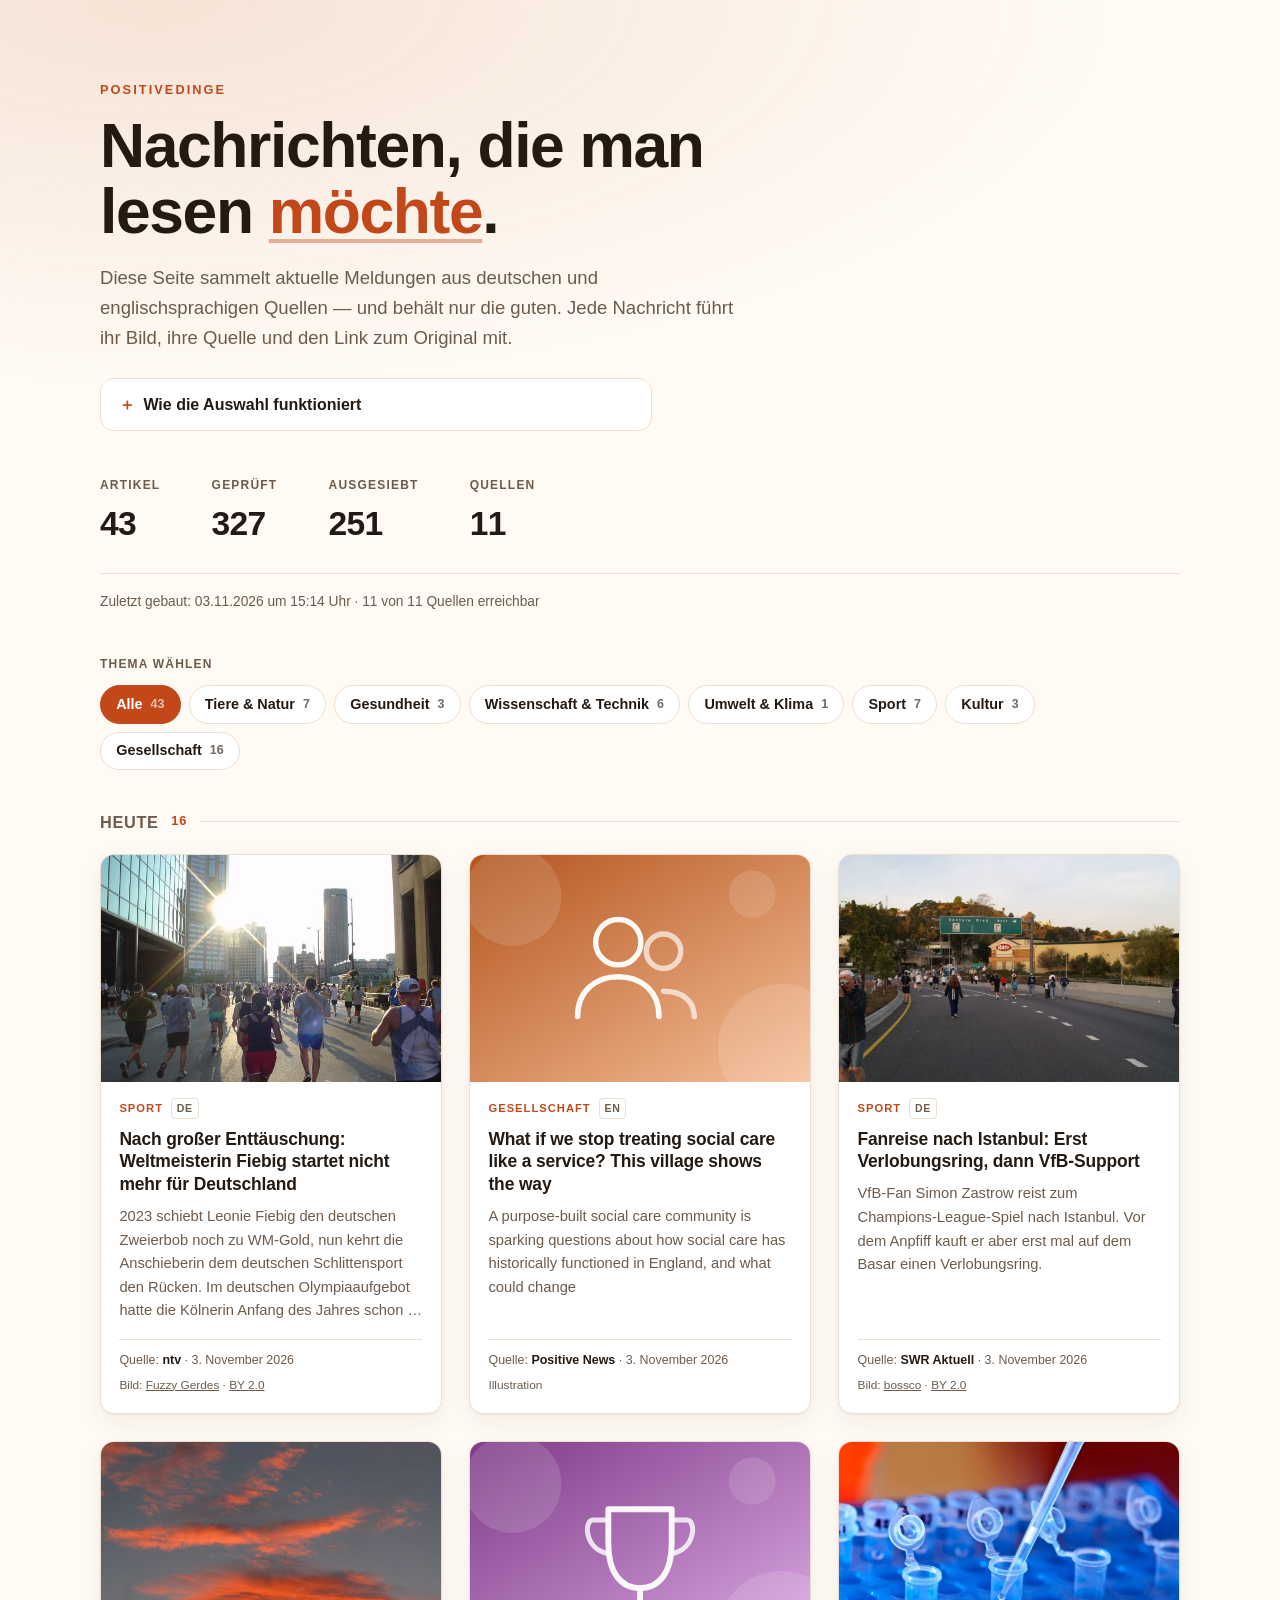
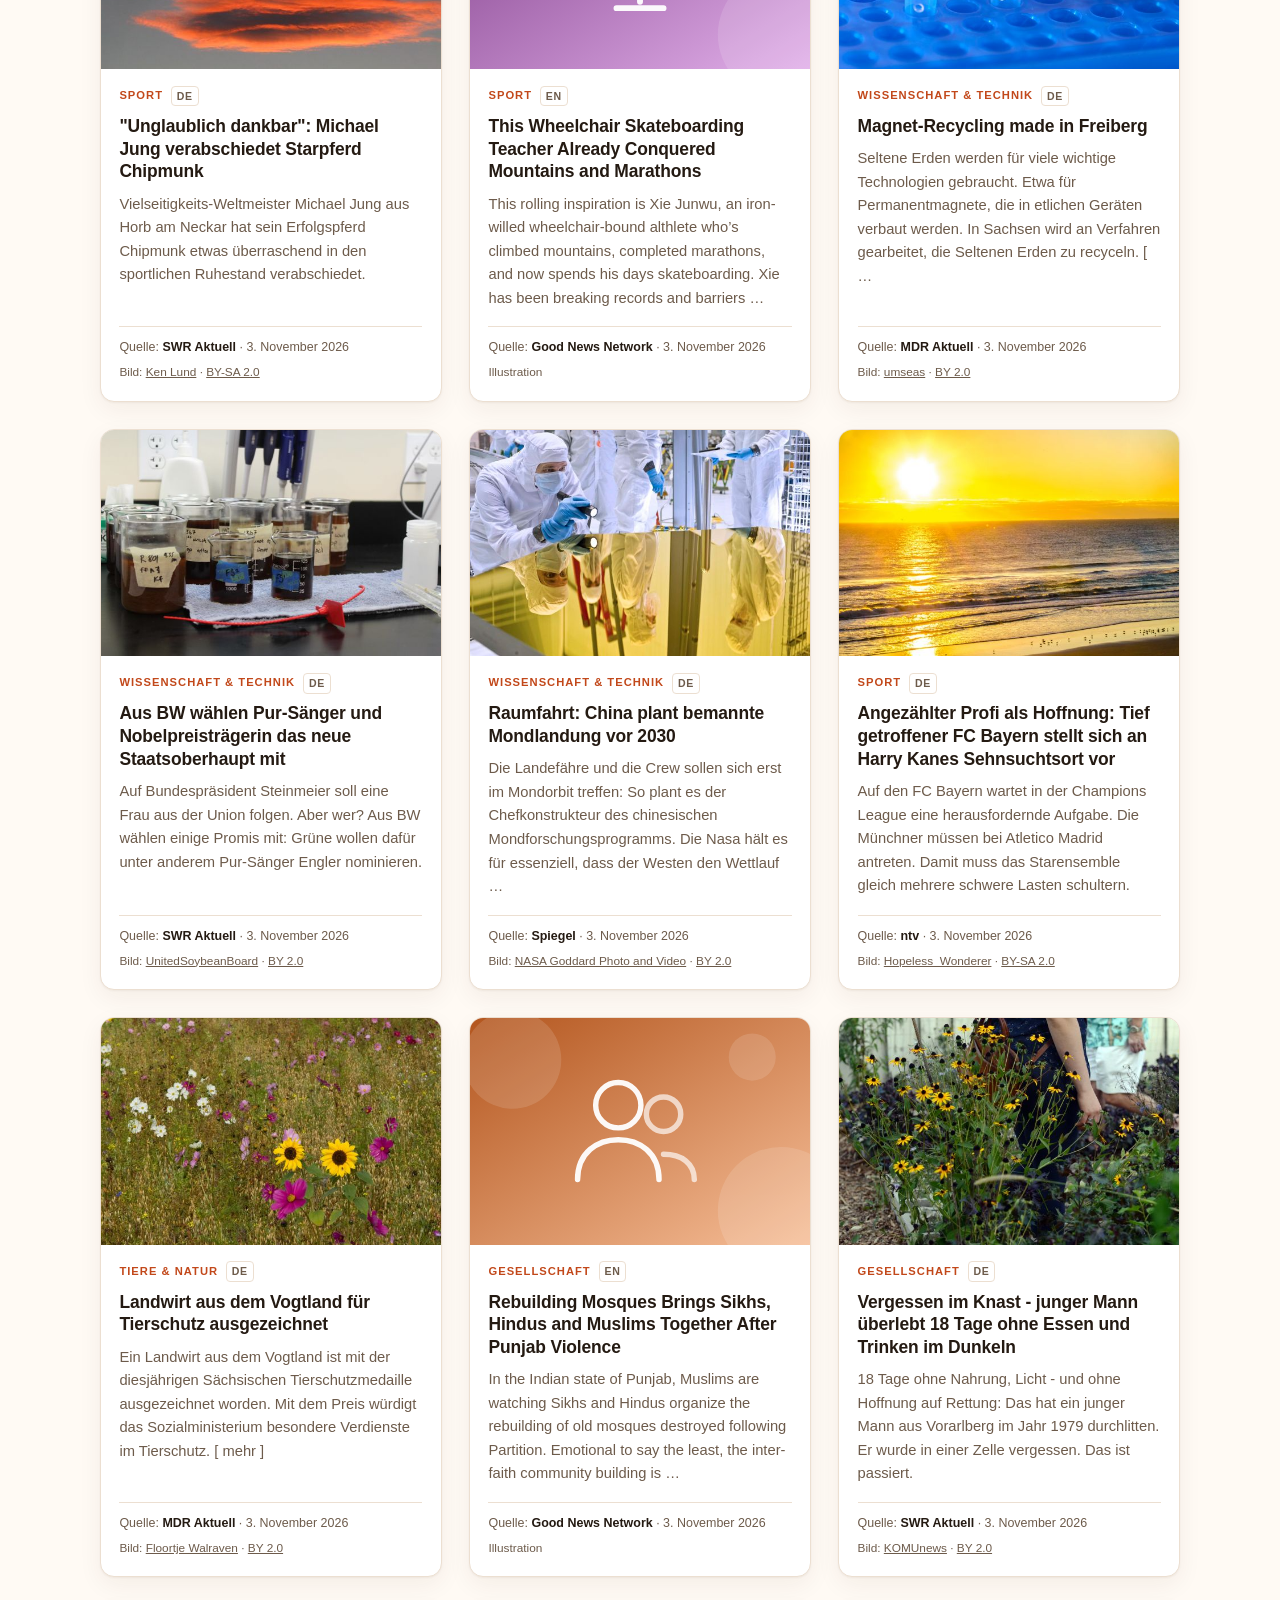
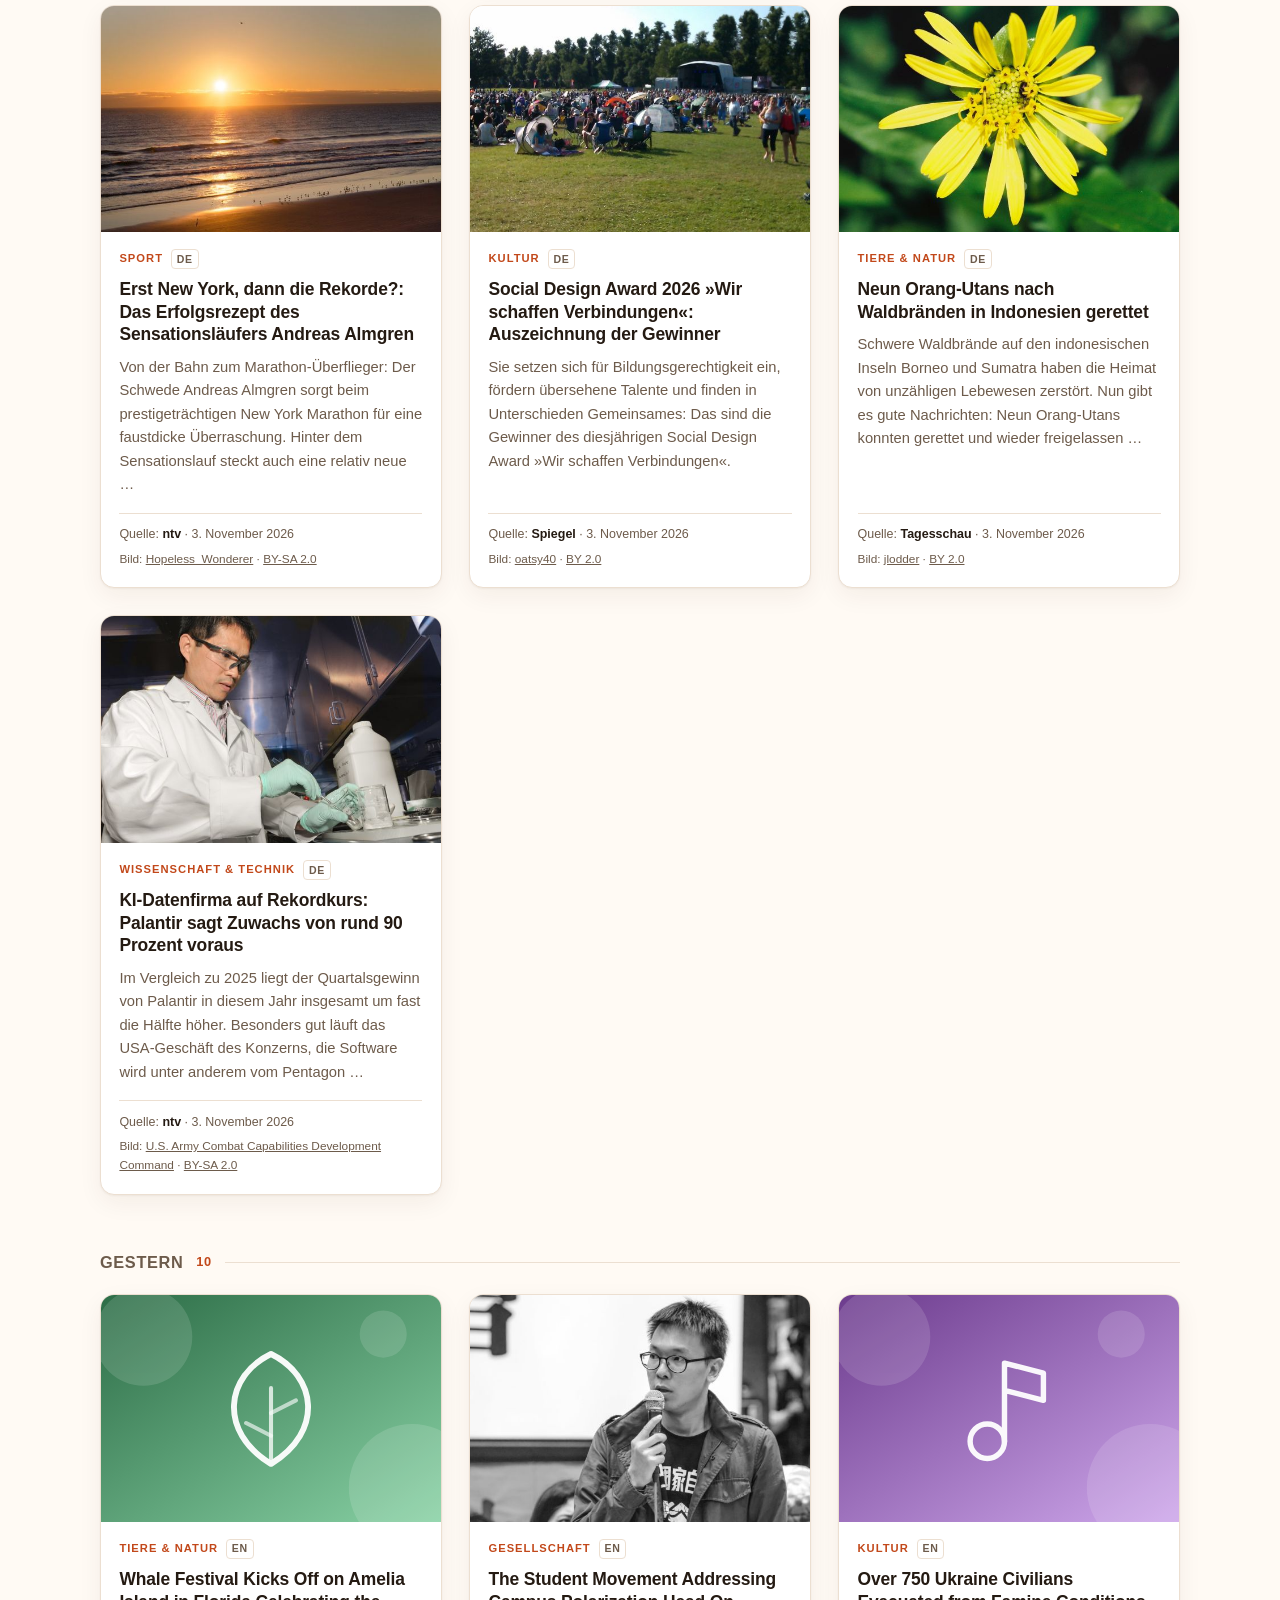
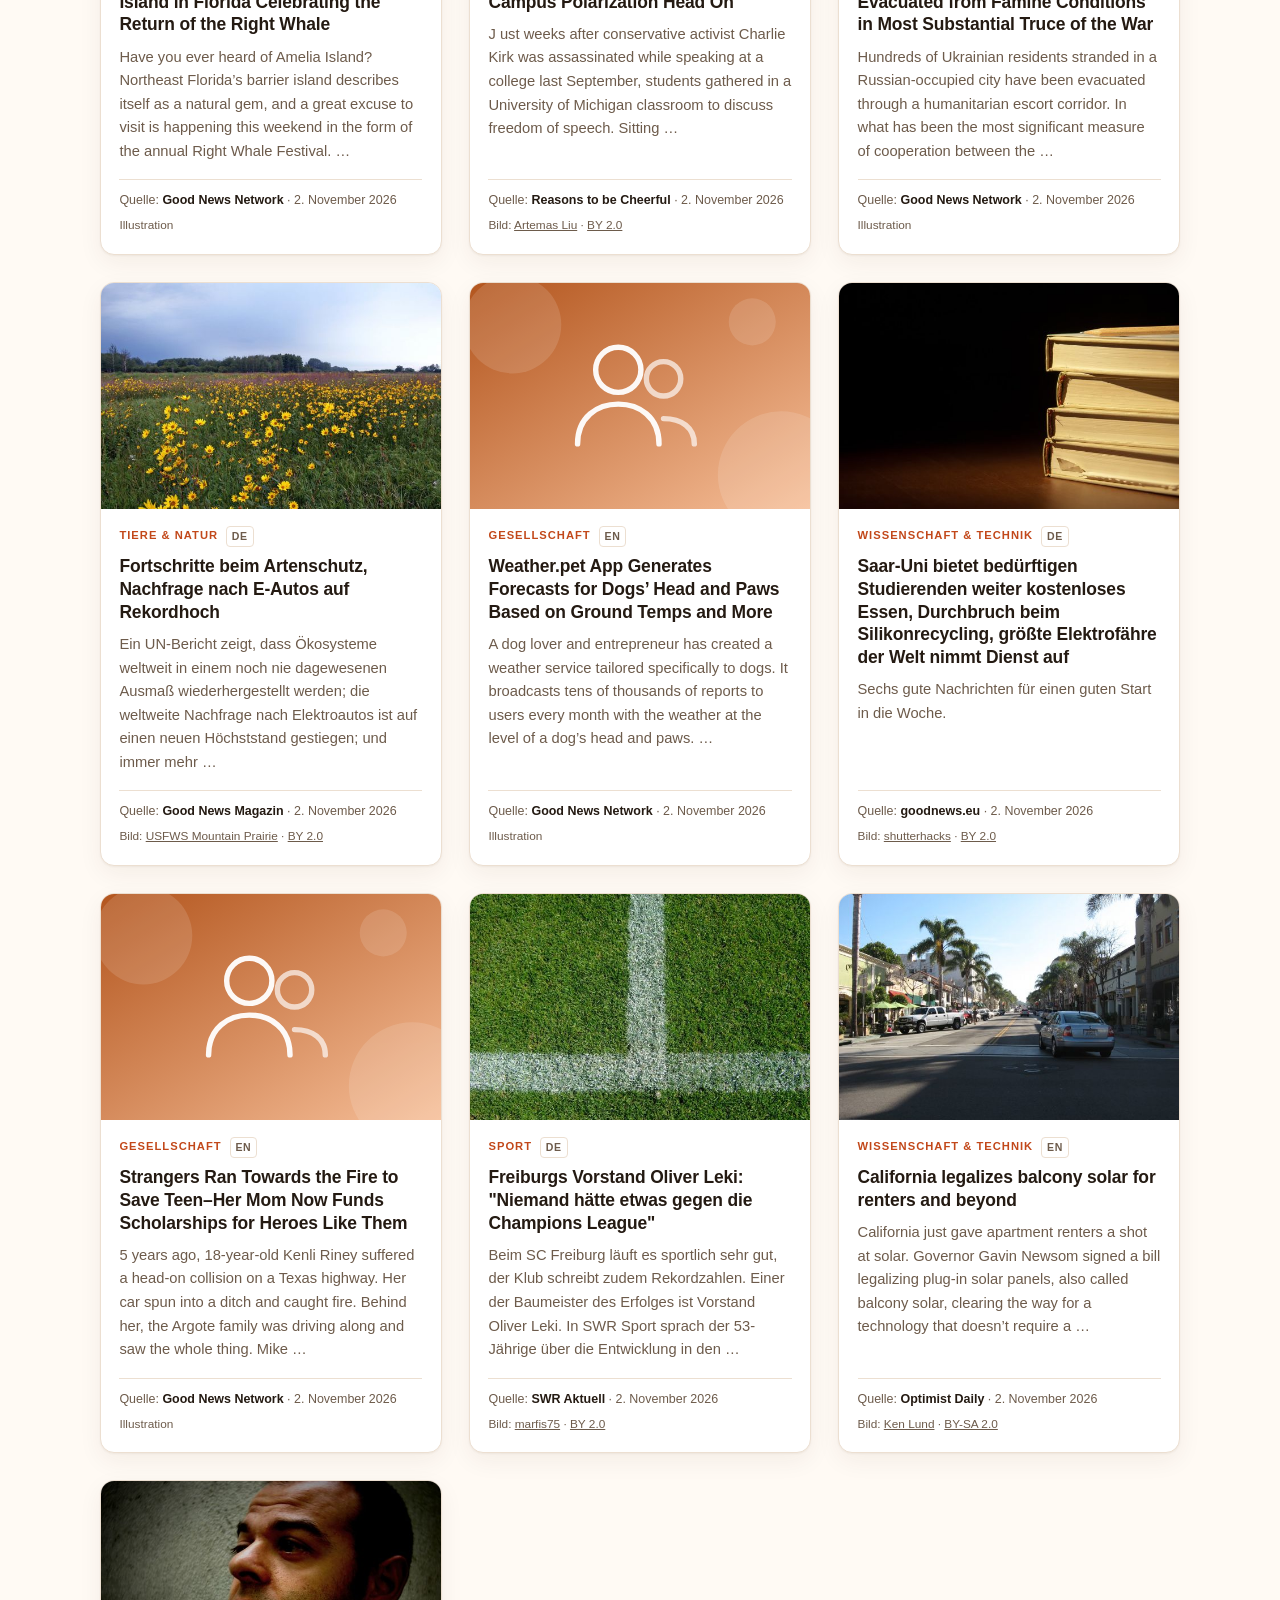
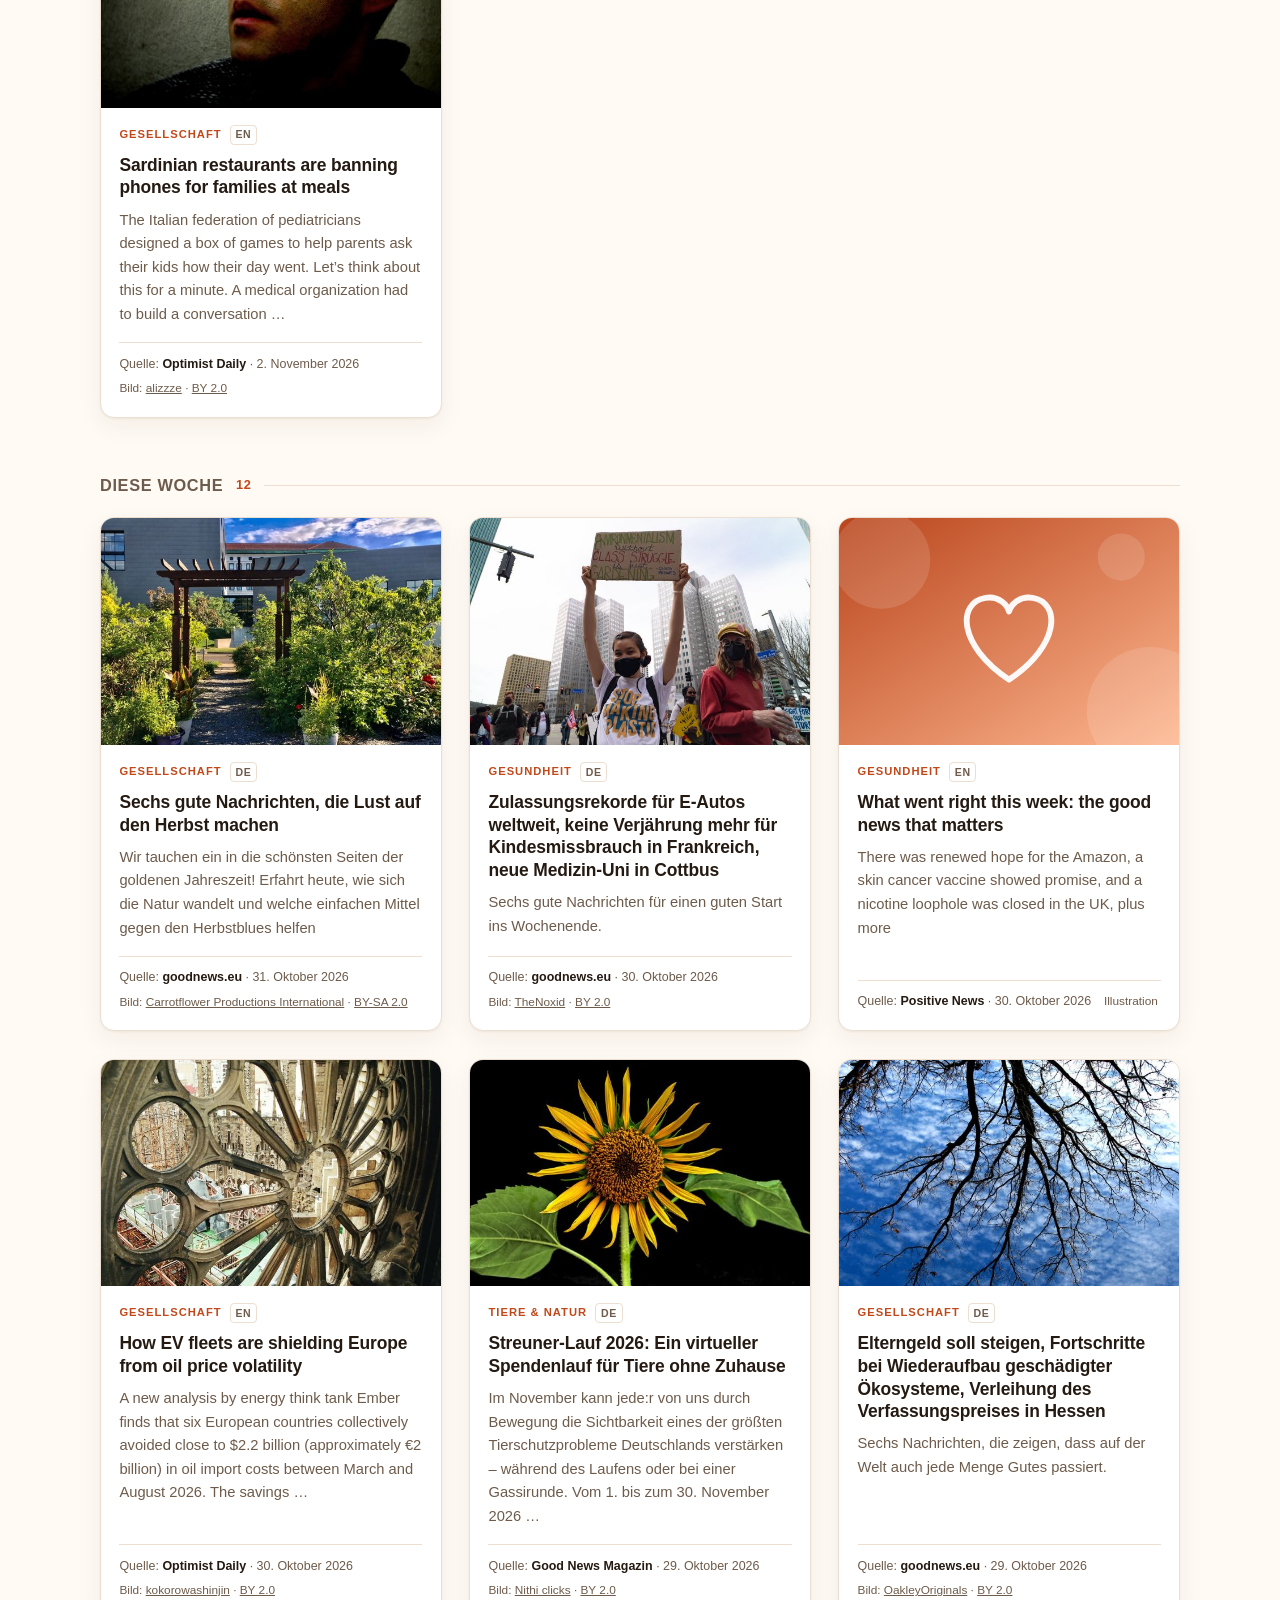
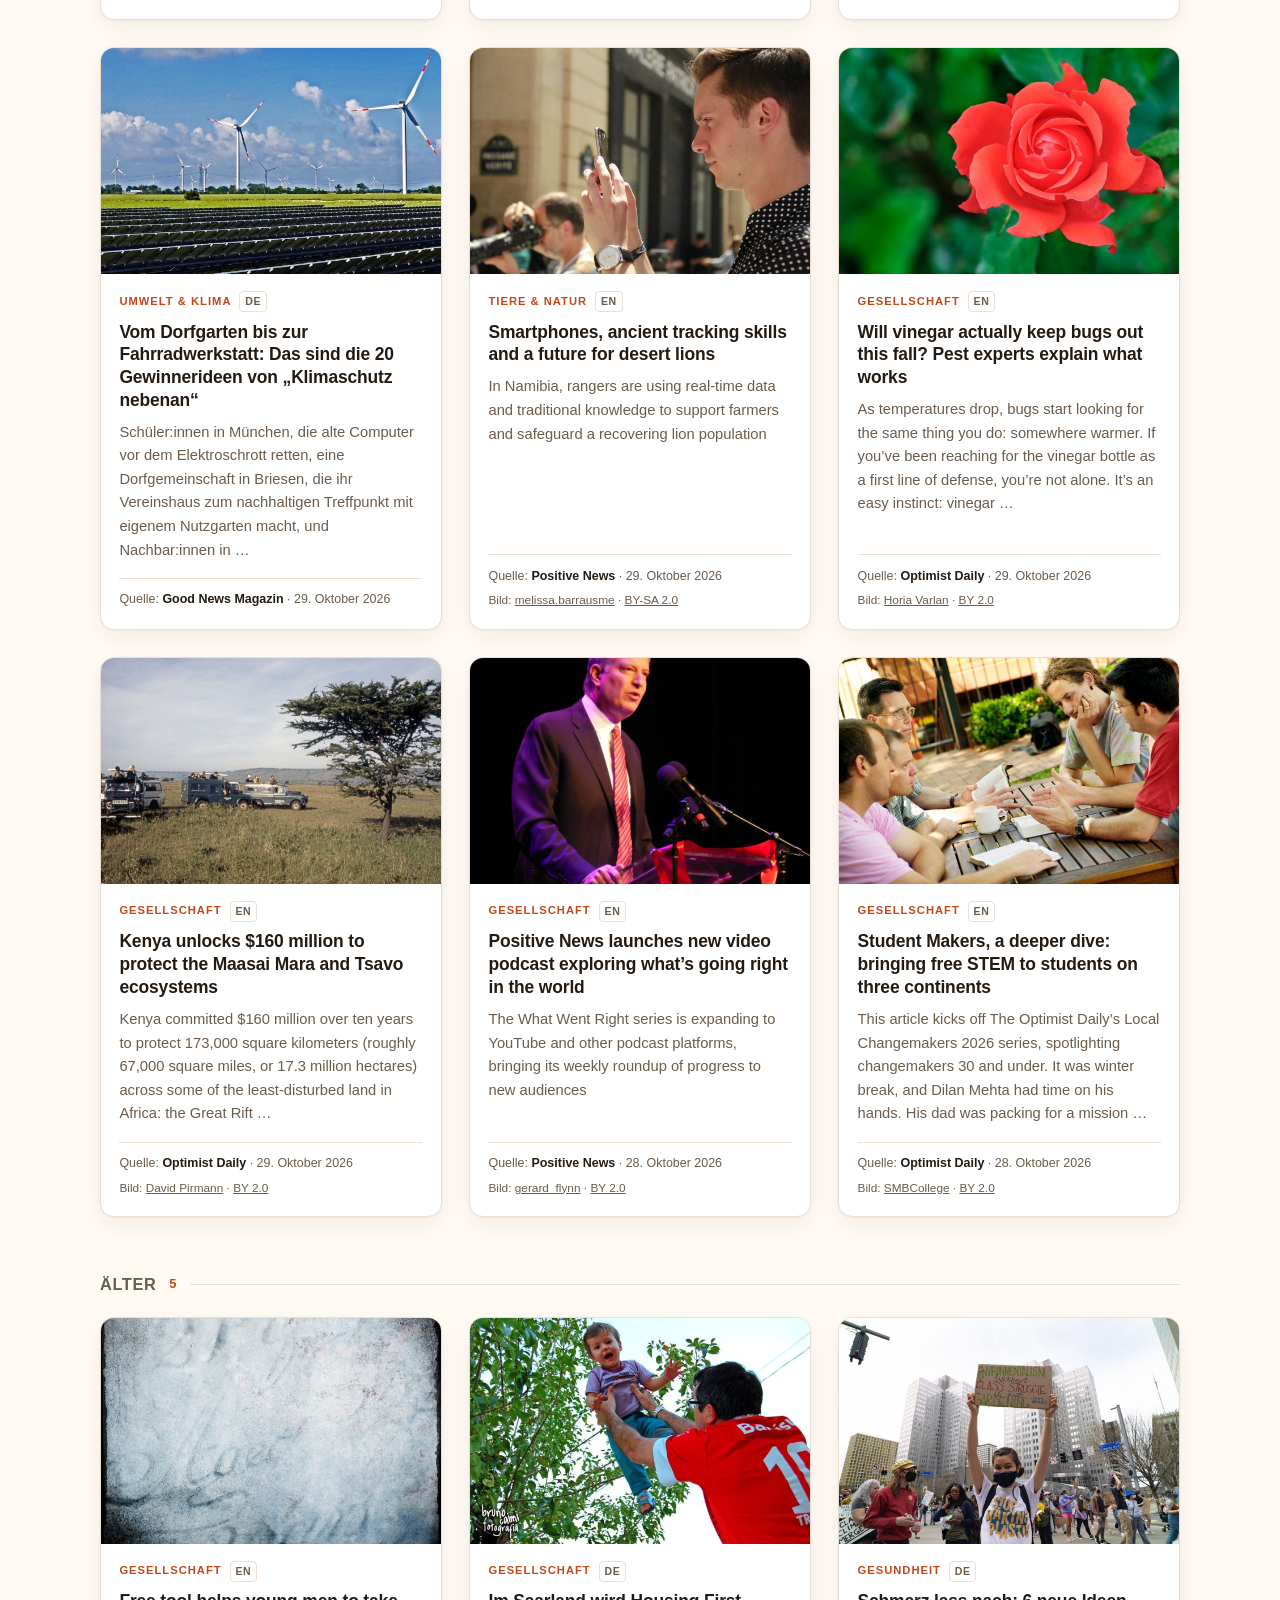
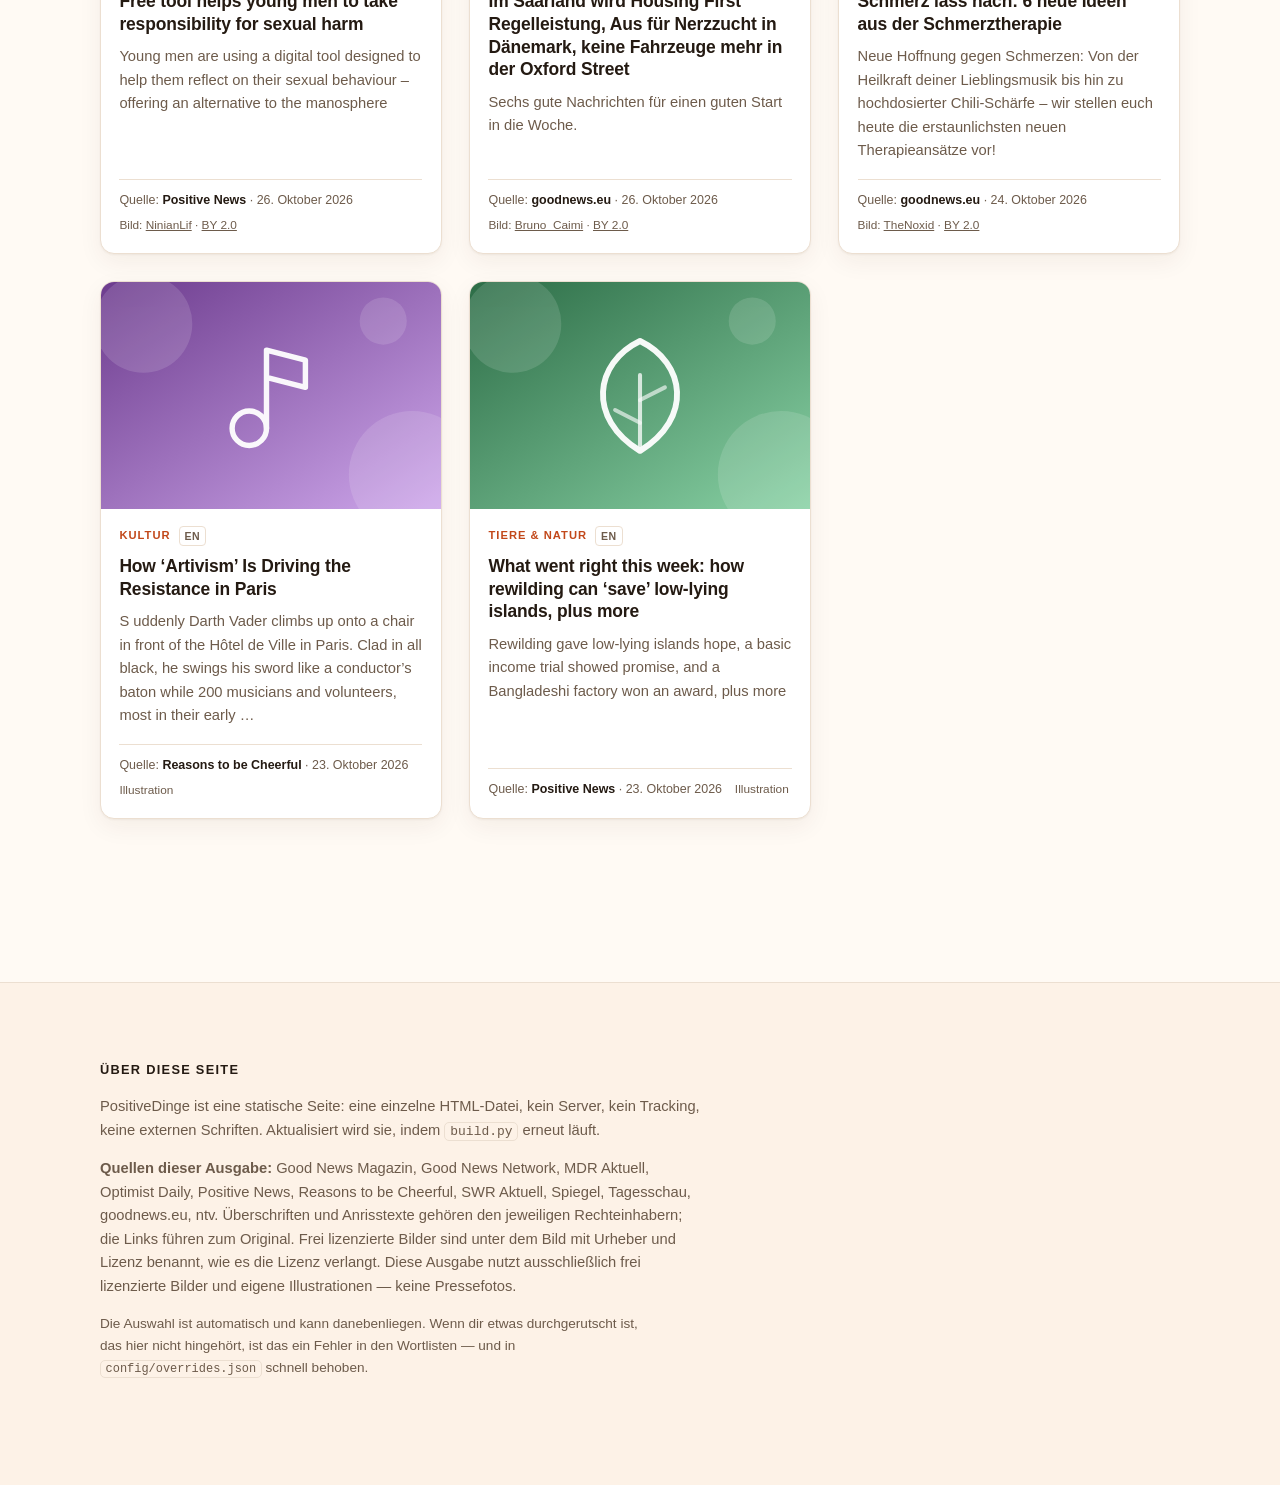
==== commit e2131154: "Stündliche Aktualisierung (03.11.2026 15:14 UTC)" ====
--- a/index.html
+++ b/index.html
@@ -57,13 +57,13 @@
 
     <dl class="zahlen">
       <div class="zahlen__paar">
-        <dt>Artikel</dt><dd>39</dd>
+        <dt>Artikel</dt><dd>43</dd>
       </div>
       <div class="zahlen__paar">
-        <dt>Geprüft</dt><dd>324</dd>
+        <dt>Geprüft</dt><dd>327</dd>
       </div>
       <div class="zahlen__paar">
-        <dt>Ausgesiebt</dt><dd>250</dd>
+        <dt>Ausgesiebt</dt><dd>251</dd>
       </div>
       <div class="zahlen__paar">
         <dt>Quellen</dt><dd>11</dd>
@@ -71,7 +71,7 @@
     </dl>
 
     <p class="kopf__stand">
-      Zuletzt gebaut: <time>03.11.2026 um 06:54 Uhr</time>
+      Zuletzt gebaut: <time>03.11.2026 um 15:14 Uhr</time>
       · <span class="kopf__quellen">11 von 11
       Quellen erreichbar</span>
     </p>
@@ -84,15 +84,14 @@
     <nav class="filter" aria-label="Themen filtern">
       <p class="filter__hinweis">Thema wählen</p>
       <div class="filter__chips" id="chips">
-          <button class="chip is-aktiv" type="button" data-filter="alle" aria-pressed="true">Alle<span class="chip__zahl">39</span></button>
-          <button class="chip" type="button" data-filter="tiere-natur" aria-pressed="false">Tiere &amp; Natur<span class="chip__zahl">8</span></button>
+          <button class="chip is-aktiv" type="button" data-filter="alle" aria-pressed="true">Alle<span class="chip__zahl">43</span></button>
+          <button class="chip" type="button" data-filter="tiere-natur" aria-pressed="false">Tiere &amp; Natur<span class="chip__zahl">7</span></button>
           <button class="chip" type="button" data-filter="gesundheit" aria-pressed="false">Gesundheit<span class="chip__zahl">3</span></button>
-          <button class="chip" type="button" data-filter="wissenschaft-technik" aria-pressed="false">Wissenschaft &amp; Technik<span class="chip__zahl">2</span></button>
-          <button class="chip" type="button" data-filter="umwelt-klima" aria-pressed="false">Umwelt &amp; Klima<span class="chip__zahl">2</span></button>
-          <button class="chip" type="button" data-filter="sport" aria-pressed="false">Sport<span class="chip__zahl">6</span></button>
-          <button class="chip" type="button" data-filter="kultur" aria-pressed="false">Kultur<span class="chip__zahl">2</span></button>
-          <button class="chip" type="button" data-filter="wirtschaft-arbeit" aria-pressed="false">Wirtschaft &amp; Arbeit<span class="chip__zahl">1</span></button>
-          <button class="chip" type="button" data-filter="gesellschaft" aria-pressed="false">Gesellschaft<span class="chip__zahl">15</span></button>
+          <button class="chip" type="button" data-filter="wissenschaft-technik" aria-pressed="false">Wissenschaft &amp; Technik<span class="chip__zahl">6</span></button>
+          <button class="chip" type="button" data-filter="umwelt-klima" aria-pressed="false">Umwelt &amp; Klima<span class="chip__zahl">1</span></button>
+          <button class="chip" type="button" data-filter="sport" aria-pressed="false">Sport<span class="chip__zahl">7</span></button>
+          <button class="chip" type="button" data-filter="kultur" aria-pressed="false">Kultur<span class="chip__zahl">3</span></button>
+          <button class="chip" type="button" data-filter="gesellschaft" aria-pressed="false">Gesellschaft<span class="chip__zahl">16</span></button>
       </div>
     </nav>
 
@@ -103,44 +102,8 @@
 
     <div id="strom">
       <section class="gruppe" aria-labelledby="gruppe-heute">
-        <h2 class="gruppe__titel" id="gruppe-heute">Heute<span class="gruppe__zahl">3</span></h2>
+        <h2 class="gruppe__titel" id="gruppe-heute">Heute<span class="gruppe__zahl">16</span></h2>
         <div class="raster">
-        <article class="karte" data-thema="tiere-natur" data-sprache="de">
-          <div class="karte__bildrahmen"><img class="karte__bild" src="img/cc/0be42cb115fe10000764.jpg" alt="Symbolbild zum Thema Tiere &amp; Natur" width="600" height="443" loading="eager" decoding="async"></div>
-          <div class="karte__inhalt">
-            <p class="karte__kopf">
-              <span class="karte__thema">Tiere &amp; Natur</span>
-              <span class="karte__sprache" title="Sprache des Originals">DE</span>
-            </p>
-            <h3 class="karte__titel">
-              <a href="https://www.swr.de/swraktuell/baden-wuerttemberg/bw-newsticker-am-morgen-2026-11-03-100.html" target="_blank" rel="noopener">++ Baden-Württemberg investiert in Cybersicherheit ++ 17-Jährige muss nachts vom Klettersteig gerettet werden ++ Wurden Gen Z-Demos in Stuttgart instrumentalisiert? ++</a>
-            </h3>
-            <p class="karte__teaser">Kurz und informativ - das Wichtigste für den Morgen und den Tag. Aktuelle Nachrichten für Baden-Württemberg live in unserem SWR Aktuell Newsticker.</p>
-            <p class="karte__fuss">
-              <span class="karte__quelle">Quelle: <strong>SWR Aktuell</strong> · 3. November 2026</span>
-              <span class="karte__nachweis">Bild: <a href="https://www.flickr.com/photos/13521837@N00" rel="noopener">Floortje Walraven</a> · <a href="https://creativecommons.org/licenses/by/2.0/" rel="noopener">BY 2.0</a></span>
-              
-            </p>
-          </div>
-        </article>
-        <article class="karte" data-thema="wirtschaft-arbeit" data-sprache="de">
-          <div class="karte__bildrahmen"><img class="karte__bild" src="img/cc/d9a1f5ab6d061783fb15.jpg" alt="Symbolbild zum Thema Wirtschaft &amp; Arbeit" width="600" height="449" loading="eager" decoding="async"></div>
-          <div class="karte__inhalt">
-            <p class="karte__kopf">
-              <span class="karte__thema">Wirtschaft &amp; Arbeit</span>
-              <span class="karte__sprache" title="Sprache des Originals">DE</span>
-            </p>
-            <h3 class="karte__titel">
-              <a href="https://www.spiegel.de/wirtschaft/unternehmen/lufthansa-trotz-teurem-kerosin-steigert-airline-ihren-gewinn-a-519f8f71-0ced-4b17-b5ed-0bfa93419227#ref=rss" target="_blank" rel="noopener">Lufthansa: Trotz teurem Kerosin steigert Airline ihren Gewinn</a>
-            </h3>
-            <p class="karte__teaser">Allein der Sprit kostet Lufthansa in diesem Jahr rund zwei Milliarden Euro mehr – dennoch macht der Luftfahrtkonzern gute Geschäfte. Das Sommerquartal hat die Erwartungen übertroffen.</p>
-            <p class="karte__fuss">
-              <span class="karte__quelle">Quelle: <strong>Spiegel</strong> · 3. November 2026</span>
-              <span class="karte__nachweis">Bild: <a href="https://www.flickr.com/photos/95142644@N00" rel="noopener">Ruth and Dave</a> · <a href="https://creativecommons.org/licenses/by/2.0/" rel="noopener">BY 2.0</a></span>
-              
-            </p>
-          </div>
-        </article>
         <article class="karte" data-thema="sport" data-sprache="de">
           <div class="karte__bildrahmen"><img class="karte__bild" src="img/cc/af6c0c3df01b85f03134.jpg" alt="Symbolbild zum Thema Sport" width="600" height="449" loading="eager" decoding="async"></div>
           <div class="karte__inhalt">
@@ -149,12 +112,282 @@
               <span class="karte__sprache" title="Sprache des Originals">DE</span>
             </p>
             <h3 class="karte__titel">
-              <a href="https://www.n-tv.de/sport/basketball/Dennis-Schroeder-wird-aus-Startformation-gekickt-id31487614.html" target="_blank" rel="noopener">Bitterer Abend für Weltmeister: Dennis Schröder wird aus Startformation gekickt</a>
-            </h3>
-            <p class="karte__teaser">Isaiah Hartenstein feiert einen knappen Erfolg im spannenden Topspiel. Für die anderen deutschen Profis in der NBA verläuft der Abend weniger erfolgreich.</p>
+              <a href="https://www.n-tv.de/sport/Weltmeisterin-Fiebig-startet-nicht-mehr-fuer-Deutschland-id31490589.html" target="_blank" rel="noopener">Nach großer Enttäuschung: Weltmeisterin Fiebig startet nicht mehr für Deutschland</a>
+            </h3>
+            <p class="karte__teaser">2023 schiebt Leonie Fiebig den deutschen Zweierbob noch zu WM-Gold, nun kehrt die Anschieberin dem deutschen Schlittensport den Rücken. Im deutschen Olympiaaufgebot hatte die Kölnerin Anfang des Jahres schon …</p>
             <p class="karte__fuss">
               <span class="karte__quelle">Quelle: <strong>ntv</strong> · 3. November 2026</span>
               <span class="karte__nachweis">Bild: <a href="https://www.flickr.com/photos/62616836@N00" rel="noopener">Fuzzy Gerdes</a> · <a href="https://creativecommons.org/licenses/by/2.0/" rel="noopener">BY 2.0</a></span>
+              
+            </p>
+          </div>
+        </article>
+        <article class="karte" data-thema="gesellschaft" data-sprache="en">
+          <div class="karte__bildrahmen"><img class="karte__bild" src="img/kachel-gesellschaft.svg" alt="" width="800" height="500" loading="eager" decoding="async"></div>
+          <div class="karte__inhalt">
+            <p class="karte__kopf">
+              <span class="karte__thema">Gesellschaft</span>
+              <span class="karte__sprache" title="Sprache des Originals">EN</span>
+            </p>
+            <h3 class="karte__titel">
+              <a href="https://www.positive.news/society/what-if-we-stopped-treating-social-care-like-a-service/" target="_blank" rel="noopener">What if we stop treating social care like a service? This village shows the way</a>
+            </h3>
+            <p class="karte__teaser">A purpose-built social care community is sparking questions about how social care has historically functioned in England, and what could change</p>
+            <p class="karte__fuss">
+              <span class="karte__quelle">Quelle: <strong>Positive News</strong> · 3. November 2026</span>
+              <span class="karte__nachweis">Illustration</span>
+              
+            </p>
+          </div>
+        </article>
+        <article class="karte" data-thema="sport" data-sprache="de">
+          <div class="karte__bildrahmen"><img class="karte__bild" src="img/cc/e516d9d643f4fc532525.jpg" alt="Symbolbild zum Thema Sport" width="600" height="449" loading="eager" decoding="async"></div>
+          <div class="karte__inhalt">
+            <p class="karte__kopf">
+              <span class="karte__thema">Sport</span>
+              <span class="karte__sprache" title="Sprache des Originals">DE</span>
+            </p>
+            <h3 class="karte__titel">
+              <a href="https://www.swr.de/sport/fussball/fan-vfb-stuttgart-verlobungsring-istanbul-champions-league-100.html" target="_blank" rel="noopener">Fanreise nach Istanbul: Erst Verlobungsring, dann VfB-Support</a>
+            </h3>
+            <p class="karte__teaser">VfB-Fan Simon Zastrow reist zum Champions-League-Spiel nach Istanbul. Vor dem Anpfiff kauft er aber erst mal auf dem Basar einen Verlobungsring.</p>
+            <p class="karte__fuss">
+              <span class="karte__quelle">Quelle: <strong>SWR Aktuell</strong> · 3. November 2026</span>
+              <span class="karte__nachweis">Bild: <a href="https://www.flickr.com/photos/43521640@N00" rel="noopener">bossco</a> · <a href="https://creativecommons.org/licenses/by/2.0/" rel="noopener">BY 2.0</a></span>
+              
+            </p>
+          </div>
+        </article>
+        <article class="karte" data-thema="sport" data-sprache="de">
+          <div class="karte__bildrahmen"><img class="karte__bild" src="img/cc/d0eddf1bb41d1b2f94fa.jpg" alt="Symbolbild zum Thema Sport" width="600" height="449" loading="lazy" decoding="async"></div>
+          <div class="karte__inhalt">
+            <p class="karte__kopf">
+              <span class="karte__thema">Sport</span>
+              <span class="karte__sprache" title="Sprache des Originals">DE</span>
+            </p>
+            <h3 class="karte__titel">
+              <a href="https://www.swr.de/sport/mehr-sport/reiten-michael-jung-mit-chipmunk-100.html" target="_blank" rel="noopener">&quot;Unglaublich dankbar&quot;: Michael Jung verabschiedet Starpferd Chipmunk</a>
+            </h3>
+            <p class="karte__teaser">Vielseitigkeits-Weltmeister Michael Jung aus Horb am Neckar hat sein Erfolgspferd Chipmunk etwas überraschend in den sportlichen Ruhestand verabschiedet.</p>
+            <p class="karte__fuss">
+              <span class="karte__quelle">Quelle: <strong>SWR Aktuell</strong> · 3. November 2026</span>
+              <span class="karte__nachweis">Bild: <a href="https://www.flickr.com/photos/75683070@N00" rel="noopener">Ken Lund</a> · <a href="https://creativecommons.org/licenses/by-sa/2.0/" rel="noopener">BY-SA 2.0</a></span>
+              
+            </p>
+          </div>
+        </article>
+        <article class="karte" data-thema="sport" data-sprache="en">
+          <div class="karte__bildrahmen"><img class="karte__bild" src="img/kachel-sport.svg" alt="" width="800" height="500" loading="lazy" decoding="async"></div>
+          <div class="karte__inhalt">
+            <p class="karte__kopf">
+              <span class="karte__thema">Sport</span>
+              <span class="karte__sprache" title="Sprache des Originals">EN</span>
+            </p>
+            <h3 class="karte__titel">
+              <a href="https://www.goodnewsnetwork.org/he-conquered-mountains-and-marathons-now-he-teaches-wheelchair-skateboarding-watch/" target="_blank" rel="noopener">This Wheelchair Skateboarding Teacher Already Conquered Mountains and Marathons</a>
+            </h3>
+            <p class="karte__teaser">This rolling inspiration is Xie Junwu, an iron-willed wheelchair-bound althlete who’s climbed mountains, completed marathons, and now spends his days skateboarding. Xie has been breaking records and barriers …</p>
+            <p class="karte__fuss">
+              <span class="karte__quelle">Quelle: <strong>Good News Network</strong> · 3. November 2026</span>
+              <span class="karte__nachweis">Illustration</span>
+              
+            </p>
+          </div>
+        </article>
+        <article class="karte" data-thema="wissenschaft-technik" data-sprache="de">
+          <div class="karte__bildrahmen"><img class="karte__bild" src="img/cc/7b3d6652a9d4b44ba113.jpg" alt="Symbolbild zum Thema Wissenschaft &amp; Technik" width="600" height="406" loading="lazy" decoding="async"></div>
+          <div class="karte__inhalt">
+            <p class="karte__kopf">
+              <span class="karte__thema">Wissenschaft &amp; Technik</span>
+              <span class="karte__sprache" title="Sprache des Originals">DE</span>
+            </p>
+            <h3 class="karte__titel">
+              <a href="https://www.mdr.de/wissen/naturwissenschaften-technik/projekt-in-sachsen-seltene-erden-zurueckgewinnen,neodym-100.html" target="_blank" rel="noopener">Magnet-Recycling made in Freiberg</a>
+            </h3>
+            <p class="karte__teaser">Seltene Erden werden für viele wichtige Technologien gebraucht. Etwa für Permanentmagnete, die in etlichen Geräten verbaut werden. In Sachsen wird an Verfahren gearbeitet, die Seltenen Erden zu recyceln. [ …</p>
+            <p class="karte__fuss">
+              <span class="karte__quelle">Quelle: <strong>MDR Aktuell</strong> · 3. November 2026</span>
+              <span class="karte__nachweis">Bild: <a href="https://www.flickr.com/photos/26835854@N07" rel="noopener">umseas</a> · <a href="https://creativecommons.org/licenses/by/2.0/" rel="noopener">BY 2.0</a></span>
+              
+            </p>
+          </div>
+        </article>
+        <article class="karte" data-thema="wissenschaft-technik" data-sprache="de">
+          <div class="karte__bildrahmen"><img class="karte__bild" src="img/cc/10693811d851ea1558ce.jpg" alt="Symbolbild zum Thema Wissenschaft &amp; Technik" width="600" height="400" loading="lazy" decoding="async"></div>
+          <div class="karte__inhalt">
+            <p class="karte__kopf">
+              <span class="karte__thema">Wissenschaft &amp; Technik</span>
+              <span class="karte__sprache" title="Sprache des Originals">DE</span>
+            </p>
+            <h3 class="karte__titel">
+              <a href="https://www.swr.de/swraktuell/baden-wuerttemberg/suche-nach-neuem-staatsoberhaupt-100.html" target="_blank" rel="noopener">Aus BW wählen Pur-Sänger und Nobelpreisträgerin das neue Staatsoberhaupt mit</a>
+            </h3>
+            <p class="karte__teaser">Auf Bundespräsident Steinmeier soll eine Frau aus der Union folgen. Aber wer? Aus BW wählen einige Promis mit: Grüne wollen dafür unter anderem Pur-Sänger Engler nominieren.</p>
+            <p class="karte__fuss">
+              <span class="karte__quelle">Quelle: <strong>SWR Aktuell</strong> · 3. November 2026</span>
+              <span class="karte__nachweis">Bild: <a href="https://www.flickr.com/photos/95352257@N06" rel="noopener">UnitedSoybeanBoard</a> · <a href="https://creativecommons.org/licenses/by/2.0/" rel="noopener">BY 2.0</a></span>
+              
+            </p>
+          </div>
+        </article>
+        <article class="karte" data-thema="wissenschaft-technik" data-sprache="de">
+          <div class="karte__bildrahmen"><img class="karte__bild" src="img/cc/a5659236f24721caee22.jpg" alt="Symbolbild zum Thema Wissenschaft &amp; Technik" width="600" height="399" loading="lazy" decoding="async"></div>
+          <div class="karte__inhalt">
+            <p class="karte__kopf">
+              <span class="karte__thema">Wissenschaft &amp; Technik</span>
+              <span class="karte__sprache" title="Sprache des Originals">DE</span>
+            </p>
+            <h3 class="karte__titel">
+              <a href="https://www.spiegel.de/wissenschaft/weltall/raumfahrt-china-plant-bemannte-mondlandung-vor-2030-a-96ec221a-a77c-4a35-adbe-ce90d7b475f9#ref=rss" target="_blank" rel="noopener">Raumfahrt: China plant bemannte Mondlandung vor 2030</a>
+            </h3>
+            <p class="karte__teaser">Die Landefähre und die Crew sollen sich erst im Mondorbit treffen: So plant es der Chefkonstrukteur des chinesischen Mondforschungsprogramms. Die Nasa hält es für essenziell, dass der Westen den Wettlauf …</p>
+            <p class="karte__fuss">
+              <span class="karte__quelle">Quelle: <strong>Spiegel</strong> · 3. November 2026</span>
+              <span class="karte__nachweis">Bild: <a href="https://www.flickr.com/photos/24662369@N07" rel="noopener">NASA Goddard Photo and Video</a> · <a href="https://creativecommons.org/licenses/by/2.0/" rel="noopener">BY 2.0</a></span>
+              
+            </p>
+          </div>
+        </article>
+        <article class="karte" data-thema="sport" data-sprache="de">
+          <div class="karte__bildrahmen"><img class="karte__bild" src="img/cc/7d12cd1652d843afa55f.jpg" alt="Symbolbild zum Thema Sport" width="600" height="397" loading="lazy" decoding="async"></div>
+          <div class="karte__inhalt">
+            <p class="karte__kopf">
+              <span class="karte__thema">Sport</span>
+              <span class="karte__sprache" title="Sprache des Originals">DE</span>
+            </p>
+            <h3 class="karte__titel">
+              <a href="https://www.n-tv.de/sport/fussball/Tief-getroffener-FC-Bayern-stellt-sich-an-Harry-Kanes-Sehnsuchtsort-vor-id31488551.html" target="_blank" rel="noopener">Angezählter Profi als Hoffnung: Tief getroffener FC Bayern stellt sich an Harry Kanes Sehnsuchtsort vor</a>
+            </h3>
+            <p class="karte__teaser">Auf den FC Bayern wartet in der Champions League eine herausfordernde Aufgabe. Die Münchner müssen bei Atletico Madrid antreten. Damit muss das Starensemble gleich mehrere schwere Lasten schultern.</p>
+            <p class="karte__fuss">
+              <span class="karte__quelle">Quelle: <strong>ntv</strong> · 3. November 2026</span>
+              <span class="karte__nachweis">Bild: <a href="https://www.flickr.com/photos/88084017@N07" rel="noopener">Hopeless_Wonderer</a> · <a href="https://creativecommons.org/licenses/by-sa/2.0/" rel="noopener">BY-SA 2.0</a></span>
+              
+            </p>
+          </div>
+        </article>
+        <article class="karte" data-thema="tiere-natur" data-sprache="de">
+          <div class="karte__bildrahmen"><img class="karte__bild" src="img/cc/0be42cb115fe10000764.jpg" alt="Symbolbild zum Thema Tiere &amp; Natur" width="600" height="443" loading="lazy" decoding="async"></div>
+          <div class="karte__inhalt">
+            <p class="karte__kopf">
+              <span class="karte__thema">Tiere &amp; Natur</span>
+              <span class="karte__sprache" title="Sprache des Originals">DE</span>
+            </p>
+            <h3 class="karte__titel">
+              <a href="https://www.mdr.de/nachrichten/sachsen/chemnitz/vogtland/tierschutzmedaille-rundstall,tierschutzpreis-landwirt-kuehe-100.html" target="_blank" rel="noopener">Landwirt aus dem Vogtland für Tierschutz ausgezeichnet</a>
+            </h3>
+            <p class="karte__teaser">Ein Landwirt aus dem Vogtland ist mit der diesjährigen Sächsischen Tierschutzmedaille ausgezeichnet worden. Mit dem Preis würdigt das Sozialministerium besondere Verdienste im Tierschutz. [ mehr ]</p>
+            <p class="karte__fuss">
+              <span class="karte__quelle">Quelle: <strong>MDR Aktuell</strong> · 3. November 2026</span>
+              <span class="karte__nachweis">Bild: <a href="https://www.flickr.com/photos/13521837@N00" rel="noopener">Floortje Walraven</a> · <a href="https://creativecommons.org/licenses/by/2.0/" rel="noopener">BY 2.0</a></span>
+              
+            </p>
+          </div>
+        </article>
+        <article class="karte" data-thema="gesellschaft" data-sprache="en">
+          <div class="karte__bildrahmen"><img class="karte__bild" src="img/kachel-gesellschaft.svg" alt="" width="800" height="500" loading="lazy" decoding="async"></div>
+          <div class="karte__inhalt">
+            <p class="karte__kopf">
+              <span class="karte__thema">Gesellschaft</span>
+              <span class="karte__sprache" title="Sprache des Originals">EN</span>
+            </p>
+            <h3 class="karte__titel">
+              <a href="https://www.goodnewsnetwork.org/rebuilding-mosques-brings-sikhs-hindus-and-muslims-together-after-punjab-violence/" target="_blank" rel="noopener">Rebuilding Mosques Brings Sikhs, Hindus and Muslims Together After Punjab Violence</a>
+            </h3>
+            <p class="karte__teaser">In the Indian state of Punjab, Muslims are watching Sikhs and Hindus organize the rebuilding of old mosques destroyed following Partition. Emotional to say the least, the inter-faith community building is …</p>
+            <p class="karte__fuss">
+              <span class="karte__quelle">Quelle: <strong>Good News Network</strong> · 3. November 2026</span>
+              <span class="karte__nachweis">Illustration</span>
+              
+            </p>
+          </div>
+        </article>
+        <article class="karte" data-thema="gesellschaft" data-sprache="de">
+          <div class="karte__bildrahmen"><img class="karte__bild" src="img/cc/b69b3d7e5a9f90dedf90.jpg" alt="Symbolbild zum Thema Gesellschaft" width="600" height="397" loading="lazy" decoding="async"></div>
+          <div class="karte__inhalt">
+            <p class="karte__kopf">
+              <span class="karte__thema">Gesellschaft</span>
+              <span class="karte__sprache" title="Sprache des Originals">DE</span>
+            </p>
+            <h3 class="karte__titel">
+              <a href="https://www.swr.de/swraktuell/baden-wuerttemberg/friedrichshafen/vergessen-im-knast-junger-mann-ueberlebt-18-tage-ohne-essen-und-trinken-100.html" target="_blank" rel="noopener">Vergessen im Knast - junger Mann überlebt 18 Tage ohne Essen und Trinken im Dunkeln</a>
+            </h3>
+            <p class="karte__teaser">18 Tage ohne Nahrung, Licht - und ohne Hoffnung auf Rettung: Das hat ein junger Mann aus Vorarlberg im Jahr 1979 durchlitten. Er wurde in einer Zelle vergessen. Das ist passiert.</p>
+            <p class="karte__fuss">
+              <span class="karte__quelle">Quelle: <strong>SWR Aktuell</strong> · 3. November 2026</span>
+              <span class="karte__nachweis">Bild: <a href="https://www.flickr.com/photos/12801018@N00" rel="noopener">KOMUnews</a> · <a href="https://creativecommons.org/licenses/by/2.0/" rel="noopener">BY 2.0</a></span>
+              
+            </p>
+          </div>
+        </article>
+        <article class="karte" data-thema="sport" data-sprache="de">
+          <div class="karte__bildrahmen"><img class="karte__bild" src="img/cc/11994e084bf244e9e3ad.jpg" alt="Symbolbild zum Thema Sport" width="600" height="397" loading="lazy" decoding="async"></div>
+          <div class="karte__inhalt">
+            <p class="karte__kopf">
+              <span class="karte__thema">Sport</span>
+              <span class="karte__sprache" title="Sprache des Originals">DE</span>
+            </p>
+            <h3 class="karte__titel">
+              <a href="https://www.n-tv.de/sport/leichtathletik/Das-Erfolgsrezept-des-Sensationslaeufers-Andreas-Almgren-id31488931.html" target="_blank" rel="noopener">Erst New York, dann die Rekorde?: Das Erfolgsrezept des Sensationsläufers Andreas Almgren</a>
+            </h3>
+            <p class="karte__teaser">Von der Bahn zum Marathon-Überflieger: Der Schwede Andreas Almgren sorgt beim prestigeträchtigen New York Marathon für eine faustdicke Überraschung. Hinter dem Sensationslauf steckt auch eine relativ neue …</p>
+            <p class="karte__fuss">
+              <span class="karte__quelle">Quelle: <strong>ntv</strong> · 3. November 2026</span>
+              <span class="karte__nachweis">Bild: <a href="https://www.flickr.com/photos/88084017@N07" rel="noopener">Hopeless_Wonderer</a> · <a href="https://creativecommons.org/licenses/by-sa/2.0/" rel="noopener">BY-SA 2.0</a></span>
+              
+            </p>
+          </div>
+        </article>
+        <article class="karte" data-thema="kultur" data-sprache="de">
+          <div class="karte__bildrahmen"><img class="karte__bild" src="img/cc/73ec2981bdb9c1fe2cc9.jpg" alt="Symbolbild zum Thema Kultur" width="600" height="451" loading="lazy" decoding="async"></div>
+          <div class="karte__inhalt">
+            <p class="karte__kopf">
+              <span class="karte__thema">Kultur</span>
+              <span class="karte__sprache" title="Sprache des Originals">DE</span>
+            </p>
+            <h3 class="karte__titel">
+              <a href="https://www.spiegel.de/stil/social-design-award-2026-wir-schaffen-verbindungen-auszeichnung-der-gewinner-a-3593240b-de02-48ab-8d75-ad32d68c09a7#ref=rss" target="_blank" rel="noopener">Social Design Award 2026 »Wir schaffen Verbindungen«: Auszeichnung der Gewinner</a>
+            </h3>
+            <p class="karte__teaser">Sie setzen sich für Bildungsgerechtigkeit ein, fördern übersehene Talente und finden in Unterschieden Gemeinsames: Das sind die Gewinner des diesjährigen Social Design Award »Wir schaffen Verbindungen«.</p>
+            <p class="karte__fuss">
+              <span class="karte__quelle">Quelle: <strong>Spiegel</strong> · 3. November 2026</span>
+              <span class="karte__nachweis">Bild: <a href="https://www.flickr.com/photos/68089229@N06" rel="noopener">oatsy40</a> · <a href="https://creativecommons.org/licenses/by/2.0/" rel="noopener">BY 2.0</a></span>
+              
+            </p>
+          </div>
+        </article>
+        <article class="karte" data-thema="tiere-natur" data-sprache="de">
+          <div class="karte__bildrahmen"><img class="karte__bild" src="img/cc/a2839ddc02894c6829b6.jpg" alt="Symbolbild zum Thema Tiere &amp; Natur" width="600" height="404" loading="lazy" decoding="async"></div>
+          <div class="karte__inhalt">
+            <p class="karte__kopf">
+              <span class="karte__thema">Tiere &amp; Natur</span>
+              <span class="karte__sprache" title="Sprache des Originals">DE</span>
+            </p>
+            <h3 class="karte__titel">
+              <a href="https://www.tagesschau.de/ausland/asien/indonesien-orang-utans-brand-100.html" target="_blank" rel="noopener">Neun Orang-Utans nach Waldbränden in Indonesien gerettet</a>
+            </h3>
+            <p class="karte__teaser">Schwere Waldbrände auf den indonesischen Inseln Borneo und Sumatra haben die Heimat von unzähligen Lebewesen zerstört. Nun gibt es gute Nachrichten: Neun Orang-Utans konnten gerettet und wieder freigelassen …</p>
+            <p class="karte__fuss">
+              <span class="karte__quelle">Quelle: <strong>Tagesschau</strong> · 3. November 2026</span>
+              <span class="karte__nachweis">Bild: <a href="https://www.flickr.com/photos/45040421@N06" rel="noopener">jlodder</a> · <a href="https://creativecommons.org/licenses/by/2.0/" rel="noopener">BY 2.0</a></span>
+              
+            </p>
+          </div>
+        </article>
+        <article class="karte" data-thema="wissenschaft-technik" data-sprache="de">
+          <div class="karte__bildrahmen"><img class="karte__bild" src="img/cc/95481f434d73b1b09a86.jpg" alt="Symbolbild zum Thema Wissenschaft &amp; Technik" width="600" height="399" loading="lazy" decoding="async"></div>
+          <div class="karte__inhalt">
+            <p class="karte__kopf">
+              <span class="karte__thema">Wissenschaft &amp; Technik</span>
+              <span class="karte__sprache" title="Sprache des Originals">DE</span>
+            </p>
+            <h3 class="karte__titel">
+              <a href="https://www.n-tv.de/wirtschaft/Palantir-sagt-Zuwachs-von-rund-90-Prozent-voraus-id31488043.html" target="_blank" rel="noopener">KI-Datenfirma auf Rekordkurs: Palantir sagt Zuwachs von rund 90 Prozent voraus</a>
+            </h3>
+            <p class="karte__teaser">Im Vergleich zu 2025 liegt der Quartalsgewinn von Palantir in diesem Jahr insgesamt um fast die Hälfte höher. Besonders gut läuft das USA-Geschäft des Konzerns, die Software wird unter anderem vom Pentagon …</p>
+            <p class="karte__fuss">
+              <span class="karte__quelle">Quelle: <strong>ntv</strong> · 3. November 2026</span>
+              <span class="karte__nachweis">Bild: <a href="https://www.flickr.com/photos/34402227@N03" rel="noopener">U.S. Army Combat Capabilities Development Command</a> · <a href="https://creativecommons.org/licenses/by-sa/2.0/" rel="noopener">BY-SA 2.0</a></span>
               
             </p>
           </div>
@@ -162,26 +395,8 @@
         </div>
       </section>
       <section class="gruppe" aria-labelledby="gruppe-gestern">
-        <h2 class="gruppe__titel" id="gruppe-gestern">Gestern<span class="gruppe__zahl">16</span></h2>
+        <h2 class="gruppe__titel" id="gruppe-gestern">Gestern<span class="gruppe__zahl">10</span></h2>
         <div class="raster">
-        <article class="karte" data-thema="sport" data-sprache="de">
-          <div class="karte__bildrahmen"><img class="karte__bild" src="img/cc/e516d9d643f4fc532525.jpg" alt="Symbolbild zum Thema Sport" width="600" height="449" loading="lazy" decoding="async"></div>
-          <div class="karte__inhalt">
-            <p class="karte__kopf">
-              <span class="karte__thema">Sport</span>
-              <span class="karte__sprache" title="Sprache des Originals">DE</span>
-            </p>
-            <h3 class="karte__titel">
-              <a href="https://www.spiegel.de/wirtschaft/apple-iphone-geschaeft-treibt-umsatz-auf-rekordniveau-a-5709dfd3-fc74-4efb-a4b0-75c9e7929db7#ref=rss" target="_blank" rel="noopener">Apple: iPhone-Geschäft treibt Umsatz auf Rekordniveau</a>
-            </h3>
-            <p class="karte__teaser">Die Erwartungen wurden noch übertroffen: Apple hat im vergangenen Quartal seinen Umsatz auf 114,5 Milliarden Dollar gesteigert, vor allem dank Smartphones. Mit seinem Ausblick enttäuscht der Konzern allerdings.</p>
-            <p class="karte__fuss">
-              <span class="karte__quelle">Quelle: <strong>Spiegel</strong> · 2. November 2026</span>
-              <span class="karte__nachweis">Bild: <a href="https://www.flickr.com/photos/43521640@N00" rel="noopener">bossco</a> · <a href="https://creativecommons.org/licenses/by/2.0/" rel="noopener">BY 2.0</a></span>
-              
-            </p>
-          </div>
-        </article>
         <article class="karte" data-thema="tiere-natur" data-sprache="en">
           <div class="karte__bildrahmen"><img class="karte__bild" src="img/kachel-tiere-natur.svg" alt="" width="800" height="500" loading="lazy" decoding="async"></div>
           <div class="karte__inhalt">
@@ -200,24 +415,6 @@
             </p>
           </div>
         </article>
-        <article class="karte" data-thema="tiere-natur" data-sprache="de">
-          <div class="karte__bildrahmen"><img class="karte__bild" src="img/cc/a2839ddc02894c6829b6.jpg" alt="Symbolbild zum Thema Tiere &amp; Natur" width="600" height="404" loading="lazy" decoding="async"></div>
-          <div class="karte__inhalt">
-            <p class="karte__kopf">
-              <span class="karte__thema">Tiere &amp; Natur</span>
-              <span class="karte__sprache" title="Sprache des Originals">DE</span>
-            </p>
-            <h3 class="karte__titel">
-              <a href="https://www.mdr.de/video/mdr-videos/f/video-1676838.html" target="_blank" rel="noopener">Unterstützung für Rebhühner im Thüringer Becken</a>
-            </h3>
-            <p class="karte__teaser">Das Rebhuhn, der Vogel des Jahres 2026, gilt in Deutschland als stark gefährdet. Damit es nicht noch weiter verschwindet, braucht es Hilfe. Und die bekommt es jetzt verstärkt im Thüringer Becken. [ mehr ]</p>
-            <p class="karte__fuss">
-              <span class="karte__quelle">Quelle: <strong>MDR Aktuell</strong> · 2. November 2026</span>
-              <span class="karte__nachweis">Bild: <a href="https://www.flickr.com/photos/45040421@N06" rel="noopener">jlodder</a> · <a href="https://creativecommons.org/licenses/by/2.0/" rel="noopener">BY 2.0</a></span>
-              
-            </p>
-          </div>
-        </article>
         <article class="karte" data-thema="gesellschaft" data-sprache="en">
           <div class="karte__bildrahmen"><img class="karte__bild" src="img/cc/2e547b4ec630525a1514.jpg" alt="Symbolbild zum Thema Gesellschaft" width="600" height="400" loading="lazy" decoding="async"></div>
           <div class="karte__inhalt">
@@ -254,24 +451,6 @@
             </p>
           </div>
         </article>
-        <article class="karte" data-thema="sport" data-sprache="de">
-          <div class="karte__bildrahmen"><img class="karte__bild" src="img/cc/d0eddf1bb41d1b2f94fa.jpg" alt="Symbolbild zum Thema Sport" width="600" height="449" loading="lazy" decoding="async"></div>
-          <div class="karte__inhalt">
-            <p class="karte__kopf">
-              <span class="karte__thema">Sport</span>
-              <span class="karte__sprache" title="Sprache des Originals">DE</span>
-            </p>
-            <h3 class="karte__titel">
-              <a href="https://www.n-tv.de/sport/Almgren-laeuft-in-New-York-seinen-ersten-Marathon-und-haengt-die-Weltklasse-ab-id31486214.html" target="_blank" rel="noopener">&quot;Noch nie so emotional&quot;: Almgren läuft in New York seinen ersten Marathon - und hängt die Weltklasse ab</a>
-            </h3>
-            <p class="karte__teaser">Andreas Almgren stellt die Marathon-Welt auf den Kopf. Beim prestigeträchtigen Rennen in New York gewinnt nicht etwa einer der Favoriten, sondern der Debütant aus Schweden. Der 31-Jährige setzt damit seinen …</p>
-            <p class="karte__fuss">
-              <span class="karte__quelle">Quelle: <strong>ntv</strong> · 2. November 2026</span>
-              <span class="karte__nachweis">Bild: <a href="https://www.flickr.com/photos/75683070@N00" rel="noopener">Ken Lund</a> · <a href="https://creativecommons.org/licenses/by-sa/2.0/" rel="noopener">BY-SA 2.0</a></span>
-              
-            </p>
-          </div>
-        </article>
         <article class="karte" data-thema="tiere-natur" data-sprache="de">
           <div class="karte__bildrahmen"><img class="karte__bild" src="img/cc/3722f8fa773365a5b4c3.jpg" alt="Symbolbild zum Thema Tiere &amp; Natur" width="600" height="400" loading="lazy" decoding="async"></div>
           <div class="karte__inhalt">
@@ -309,7 +488,7 @@
           </div>
         </article>
         <article class="karte" data-thema="wissenschaft-technik" data-sprache="de">
-          <div class="karte__bildrahmen"><img class="karte__bild" src="img/cc/7b3d6652a9d4b44ba113.jpg" alt="Symbolbild zum Thema Wissenschaft &amp; Technik" width="600" height="406" loading="lazy" decoding="async"></div>
+          <div class="karte__bildrahmen"><img class="karte__bild" src="img/cc/fbc47a3df392b07486c6.jpg" alt="Symbolbild zum Thema Wissenschaft &amp; Technik" width="600" height="487" loading="lazy" decoding="async"></div>
           <div class="karte__inhalt">
             <p class="karte__kopf">
               <span class="karte__thema">Wissenschaft &amp; Technik</span>
@@ -321,25 +500,7 @@
             <p class="karte__teaser">Sechs gute Nachrichten für einen guten Start in die Woche.</p>
             <p class="karte__fuss">
               <span class="karte__quelle">Quelle: <strong>goodnews.eu</strong> · 2. November 2026</span>
-              <span class="karte__nachweis">Bild: <a href="https://www.flickr.com/photos/26835854@N07" rel="noopener">umseas</a> · <a href="https://creativecommons.org/licenses/by/2.0/" rel="noopener">BY 2.0</a></span>
-              
-            </p>
-          </div>
-        </article>
-        <article class="karte" data-thema="sport" data-sprache="de">
-          <div class="karte__bildrahmen"><img class="karte__bild" src="img/cc/7d12cd1652d843afa55f.jpg" alt="Symbolbild zum Thema Sport" width="600" height="397" loading="lazy" decoding="async"></div>
-          <div class="karte__inhalt">
-            <p class="karte__kopf">
-              <span class="karte__thema">Sport</span>
-              <span class="karte__sprache" title="Sprache des Originals">DE</span>
-            </p>
-            <h3 class="karte__titel">
-              <a href="https://www.n-tv.de/sport/formel1/Bescheidener-Antonelli-ehrt-Formel-1-Ikone-und-verzichtet-auf-die-1-id31484946.html" target="_blank" rel="noopener">Weltmeister bleibt bei der &quot;12&quot;: &quot;Bescheidener&quot; Antonelli ehrt Formel-1-Ikone und verzichtet auf die &quot;1&quot;</a>
-            </h3>
-            <p class="karte__teaser">Kimi Antonelli ist Formel-1-Weltmeister und hat als solcher Anrecht auf die Startnummer 1. Zu Ehren einer Rennsport-Ikone verzichtet der Italiener aber und bleibt bei seiner 12.</p>
-            <p class="karte__fuss">
-              <span class="karte__quelle">Quelle: <strong>ntv</strong> · 2. November 2026</span>
-              <span class="karte__nachweis">Bild: <a href="https://www.flickr.com/photos/88084017@N07" rel="noopener">Hopeless_Wonderer</a> · <a href="https://creativecommons.org/licenses/by-sa/2.0/" rel="noopener">BY-SA 2.0</a></span>
+              <span class="karte__nachweis">Bild: <a href="https://www.flickr.com/photos/36768983@N06" rel="noopener">shutterhacks</a> · <a href="https://creativecommons.org/licenses/by/2.0/" rel="noopener">BY 2.0</a></span>
               
             </p>
           </div>
@@ -363,7 +524,7 @@
           </div>
         </article>
         <article class="karte" data-thema="sport" data-sprache="de">
-          <div class="karte__bildrahmen"><img class="karte__bild" src="img/cc/11994e084bf244e9e3ad.jpg" alt="Symbolbild zum Thema Sport" width="600" height="397" loading="lazy" decoding="async"></div>
+          <div class="karte__bildrahmen"><img class="karte__bild" src="img/cc/ad496eb2752755b9993e.jpg" alt="Symbolbild zum Thema Sport" width="600" height="449" loading="lazy" decoding="async"></div>
           <div class="karte__inhalt">
             <p class="karte__kopf">
               <span class="karte__thema">Sport</span>
@@ -375,43 +536,7 @@
             <p class="karte__teaser">Beim SC Freiburg läuft es sportlich sehr gut, der Klub schreibt zudem Rekordzahlen. Einer der Baumeister des Erfolges ist Vorstand Oliver Leki. In SWR Sport sprach der 53-Jährige über die Entwicklung in den …</p>
             <p class="karte__fuss">
               <span class="karte__quelle">Quelle: <strong>SWR Aktuell</strong> · 2. November 2026</span>
-              <span class="karte__nachweis">Bild: <a href="https://www.flickr.com/photos/88084017@N07" rel="noopener">Hopeless_Wonderer</a> · <a href="https://creativecommons.org/licenses/by-sa/2.0/" rel="noopener">BY-SA 2.0</a></span>
-              
-            </p>
-          </div>
-        </article>
-        <article class="karte" data-thema="gesellschaft" data-sprache="de">
-          <div class="karte__bildrahmen"><img class="karte__bild" src="img/cc/b69b3d7e5a9f90dedf90.jpg" alt="Symbolbild zum Thema Gesellschaft" width="600" height="397" loading="lazy" decoding="async"></div>
-          <div class="karte__inhalt">
-            <p class="karte__kopf">
-              <span class="karte__thema">Gesellschaft</span>
-              <span class="karte__sprache" title="Sprache des Originals">DE</span>
-            </p>
-            <h3 class="karte__titel">
-              <a href="https://www.tagesschau.de/ausland/amerika/midterms-michigan-streit-demokraten-100.html" target="_blank" rel="noopener">Michigan vor US-Zwischenwahl: Demokratin unterstützt jetzt Republikaner</a>
-            </h3>
-            <p class="karte__teaser">Der Kampf um den Senatssitz für den US-Bundesstaat Michigan ist eng. Nun könnte das Rennen noch spannender werden. Denn eine prominente Demokratin unterstützt nun den Spitzenkandidaten der Republikaner. Der …</p>
-            <p class="karte__fuss">
-              <span class="karte__quelle">Quelle: <strong>Tagesschau</strong> · 2. November 2026</span>
-              <span class="karte__nachweis">Bild: <a href="https://www.flickr.com/photos/12801018@N00" rel="noopener">KOMUnews</a> · <a href="https://creativecommons.org/licenses/by/2.0/" rel="noopener">BY 2.0</a></span>
-              
-            </p>
-          </div>
-        </article>
-        <article class="karte" data-thema="gesellschaft" data-sprache="en">
-          <div class="karte__bildrahmen"><img class="karte__bild" src="img/cc/cd4b1df5b71bd3c6ecea.jpg" alt="Symbolbild zum Thema Gesellschaft" width="600" height="437" loading="lazy" decoding="async"></div>
-          <div class="karte__inhalt">
-            <p class="karte__kopf">
-              <span class="karte__thema">Gesellschaft</span>
-              <span class="karte__sprache" title="Sprache des Originals">EN</span>
-            </p>
-            <h3 class="karte__titel">
-              <a href="https://www.goodnewsnetwork.org/islands-near-portugal-turn-off-lights-to-protect-seabird-fledglings-every-oct/" target="_blank" rel="noopener">Islands Near Portugal Turn Off Lights to Protect Seabird Fledglings Every October – 30k Already Saved</a>
-            </h3>
-            <p class="karte__teaser">Each autumn, during the last five nights in October, there is a blackout on Corvo island—but it’s not by accident. On the small island in the Portuguese Azores, more than 400 residents are protecting some of …</p>
-            <p class="karte__fuss">
-              <span class="karte__quelle">Quelle: <strong>Good News Network</strong> · 2. November 2026</span>
-              <span class="karte__nachweis">Bild: <a href="https://www.flickr.com/photos/60455048@N02" rel="noopener">Queensland State Archives</a> · <a href="https://creativecommons.org/publicdomain/mark/1.0/" rel="noopener">PDM 1.0</a></span>
+              <span class="karte__nachweis">Bild: <a href="https://www.flickr.com/photos/45409431@N00" rel="noopener">marfis75</a> · <a href="https://creativecommons.org/licenses/by/2.0/" rel="noopener">BY 2.0</a></span>
               
             </p>
           </div>
@@ -455,26 +580,8 @@
         </div>
       </section>
       <section class="gruppe" aria-labelledby="gruppe-diese-woche">
-        <h2 class="gruppe__titel" id="gruppe-diese-woche">Diese Woche<span class="gruppe__zahl">13</span></h2>
+        <h2 class="gruppe__titel" id="gruppe-diese-woche">Diese Woche<span class="gruppe__zahl">12</span></h2>
         <div class="raster">
-        <article class="karte" data-thema="sport" data-sprache="en">
-          <div class="karte__bildrahmen"><img class="karte__bild" src="img/cc/166984f61a24aa811852.jpg" alt="Symbolbild zum Thema Sport" width="600" height="413" loading="lazy" decoding="async"></div>
-          <div class="karte__inhalt">
-            <p class="karte__kopf">
-              <span class="karte__thema">Sport</span>
-              <span class="karte__sprache" title="Sprache des Originals">EN</span>
-            </p>
-            <h3 class="karte__titel">
-              <a href="https://www.goodnewsnetwork.org/high-school-fills-football-field-with-groceries-for-nj-food-banks/" target="_blank" rel="noopener">High School Fills Entire Football Field With Groceries to Replenish New Jersey Food Banks</a>
-            </h3>
-            <p class="karte__teaser">Hundreds of New Jersey students collected over a quarter million pounds of food during the second annual 100-Yard Food Drive Challenge last week. Thousands of bright yellow donation bags covered Howell High …</p>
-            <p class="karte__fuss">
-              <span class="karte__quelle">Quelle: <strong>Good News Network</strong> · 1. November 2026</span>
-              <span class="karte__nachweis">Bild: <a href="https://www.flickr.com/photos/60455048@N02" rel="noopener">Queensland State Archives</a> · <a href="https://creativecommons.org/publicdomain/mark/1.0/" rel="noopener">PDM 1.0</a></span>
-              
-            </p>
-          </div>
-        </article>
         <article class="karte" data-thema="gesellschaft" data-sprache="de">
           <div class="karte__bildrahmen"><img class="karte__bild" src="img/cc/01601b1c0ec05d61575b.jpg" alt="Symbolbild zum Thema Gesellschaft" width="600" height="449" loading="lazy" decoding="async"></div>
           <div class="karte__inhalt">
@@ -694,7 +801,7 @@
         </div>
       </section>
       <section class="gruppe" aria-labelledby="gruppe-aelter">
-        <h2 class="gruppe__titel" id="gruppe-aelter">Älter<span class="gruppe__zahl">7</span></h2>
+        <h2 class="gruppe__titel" id="gruppe-aelter">Älter<span class="gruppe__zahl">5</span></h2>
         <div class="raster">
         <article class="karte" data-thema="gesellschaft" data-sprache="en">
           <div class="karte__bildrahmen"><img class="karte__bild" src="img/cc/b2cceedc0608d4eff141.jpg" alt="Symbolbild zum Thema Gesellschaft" width="600" height="485" loading="lazy" decoding="async"></div>
@@ -782,42 +889,6 @@
             <p class="karte__fuss">
               <span class="karte__quelle">Quelle: <strong>Positive News</strong> · 23. Oktober 2026</span>
               <span class="karte__nachweis">Illustration</span>
-              
-            </p>
-          </div>
-        </article>
-        <article class="karte" data-thema="umwelt-klima" data-sprache="en">
-          <div class="karte__bildrahmen"><img class="karte__bild" src="img/cc/b3e3c072fc18fa8a1f6f.jpg" alt="Symbolbild zum Thema Umwelt &amp; Klima" width="600" height="399" loading="lazy" decoding="async"></div>
-          <div class="karte__inhalt">
-            <p class="karte__kopf">
-              <span class="karte__thema">Umwelt &amp; Klima</span>
-              <span class="karte__sprache" title="Sprache des Originals">EN</span>
-            </p>
-            <h3 class="karte__titel">
-              <a href="https://www.positive.news/society/the-farmer-growing-a-future-under-ghanas-trees/" target="_blank" rel="noopener">The farmer growing a future under Ghana’s trees</a>
-            </h3>
-            <p class="karte__teaser">Cocoa farmer Susana Afrifa Ankrah is helping show how protecting forests can sustain livelihoods and build resilience to a changing climate</p>
-            <p class="karte__fuss">
-              <span class="karte__quelle">Quelle: <strong>Positive News</strong> · 22. Oktober 2026</span>
-              <span class="karte__nachweis">Bild: <a href="https://www.flickr.com/photos/28523661@N07" rel="noopener">Alfred Weidinger</a> · <a href="https://creativecommons.org/licenses/by/2.0/" rel="noopener">BY 2.0</a></span>
-              
-            </p>
-          </div>
-        </article>
-        <article class="karte" data-thema="tiere-natur" data-sprache="en">
-          <div class="karte__bildrahmen"><img class="karte__bild" src="img/cc/6c634b7c38ec3edc4037.jpg" alt="Symbolbild zum Thema Tiere &amp; Natur" width="600" height="400" loading="lazy" decoding="async"></div>
-          <div class="karte__inhalt">
-            <p class="karte__kopf">
-              <span class="karte__thema">Tiere &amp; Natur</span>
-              <span class="karte__sprache" title="Sprache des Originals">EN</span>
-            </p>
-            <h3 class="karte__titel">
-              <a href="https://reasonstobecheerful.world/behind-the-remarkable-resistance-to-trumps-big-bend-wall/" target="_blank" rel="noopener">A Wall Meant to Divide Is Uniting Left and Right in Texas</a>
-            </h3>
-            <p class="karte__teaser">I n August, videos of bulldozers ripping up the mouth of the iconic Santa Elena Canyon in Texas’ Big Bend went viral, propelling one of the country’s most remote national parks into the national spotlight. …</p>
-            <p class="karte__fuss">
-              <span class="karte__quelle">Quelle: <strong>Reasons to be Cheerful</strong> · 19. Oktober 2026</span>
-              <span class="karte__nachweis">Bild: <a href="https://www.flickr.com/photos/67975030@N00" rel="noopener">Bernt Rostad</a> · <a href="https://creativecommons.org/licenses/by/2.0/" rel="noopener">BY 2.0</a></span>
               
             </p>
           </div>
